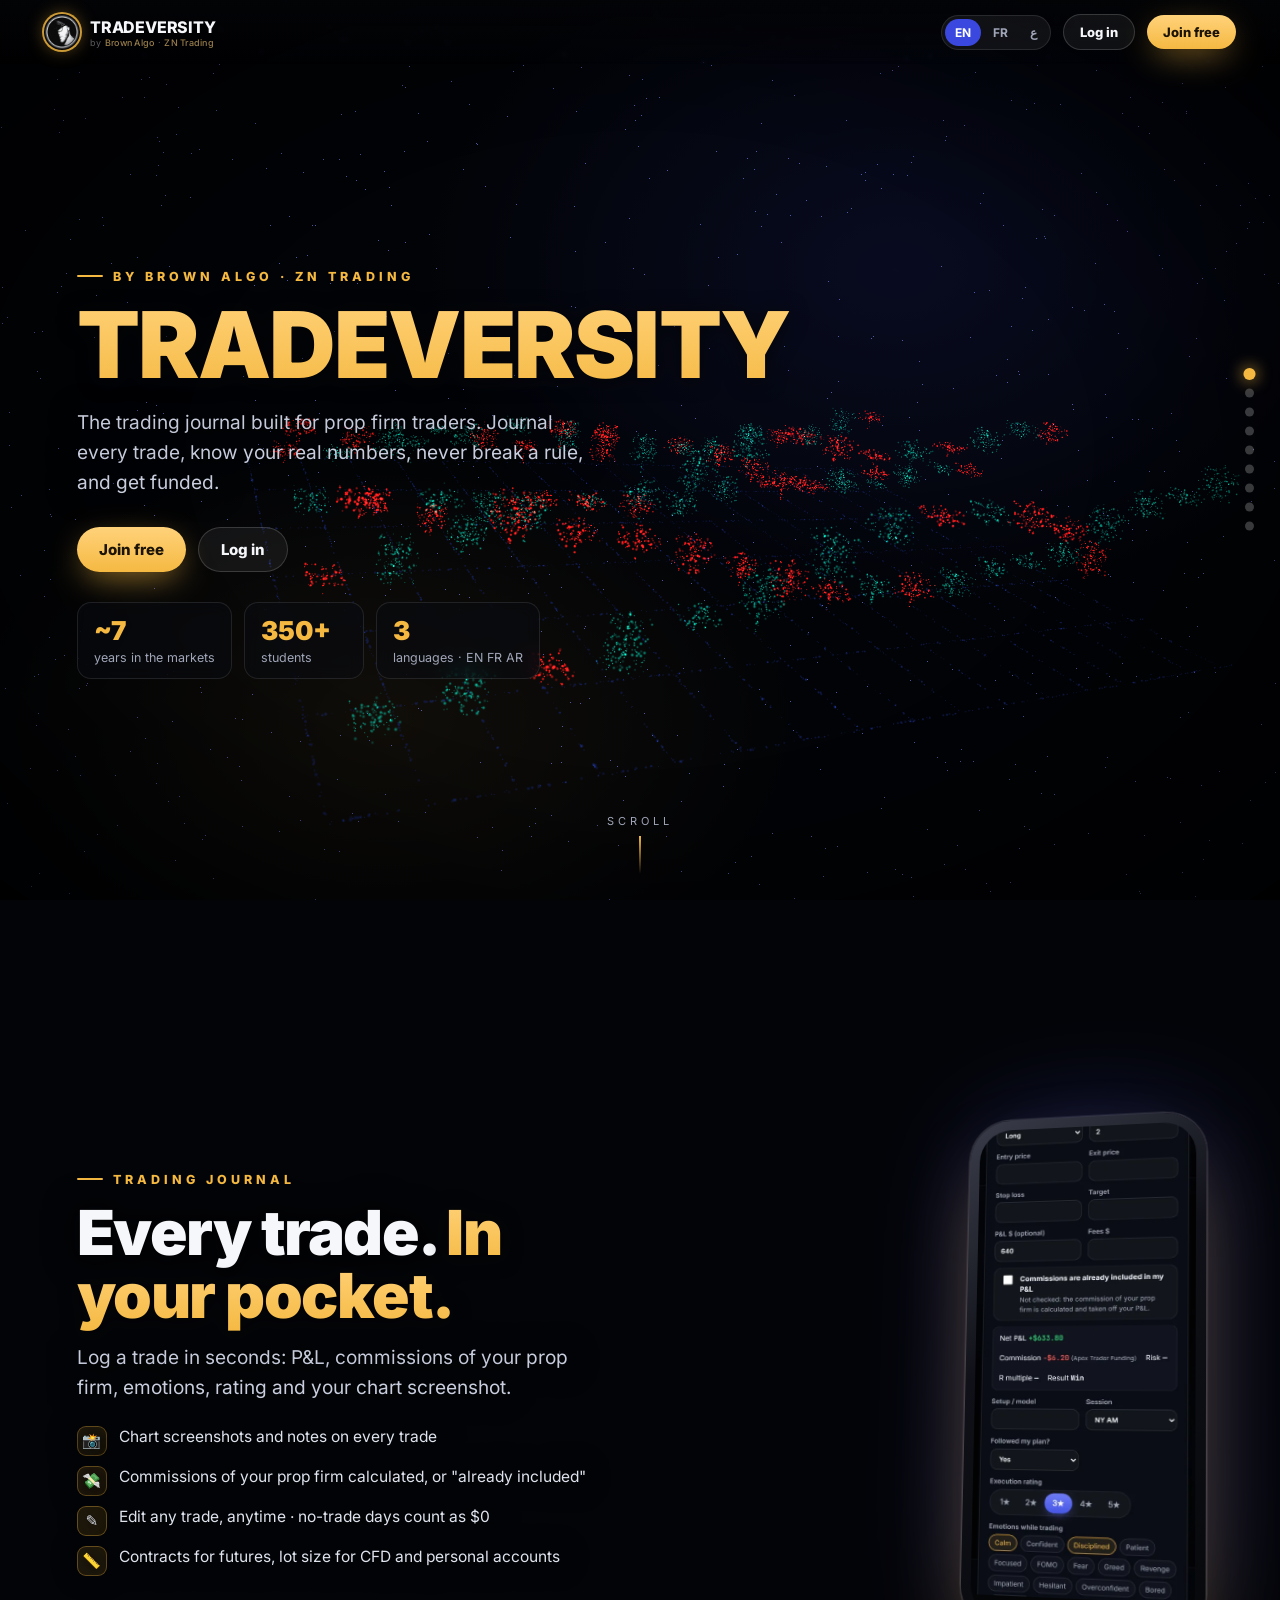
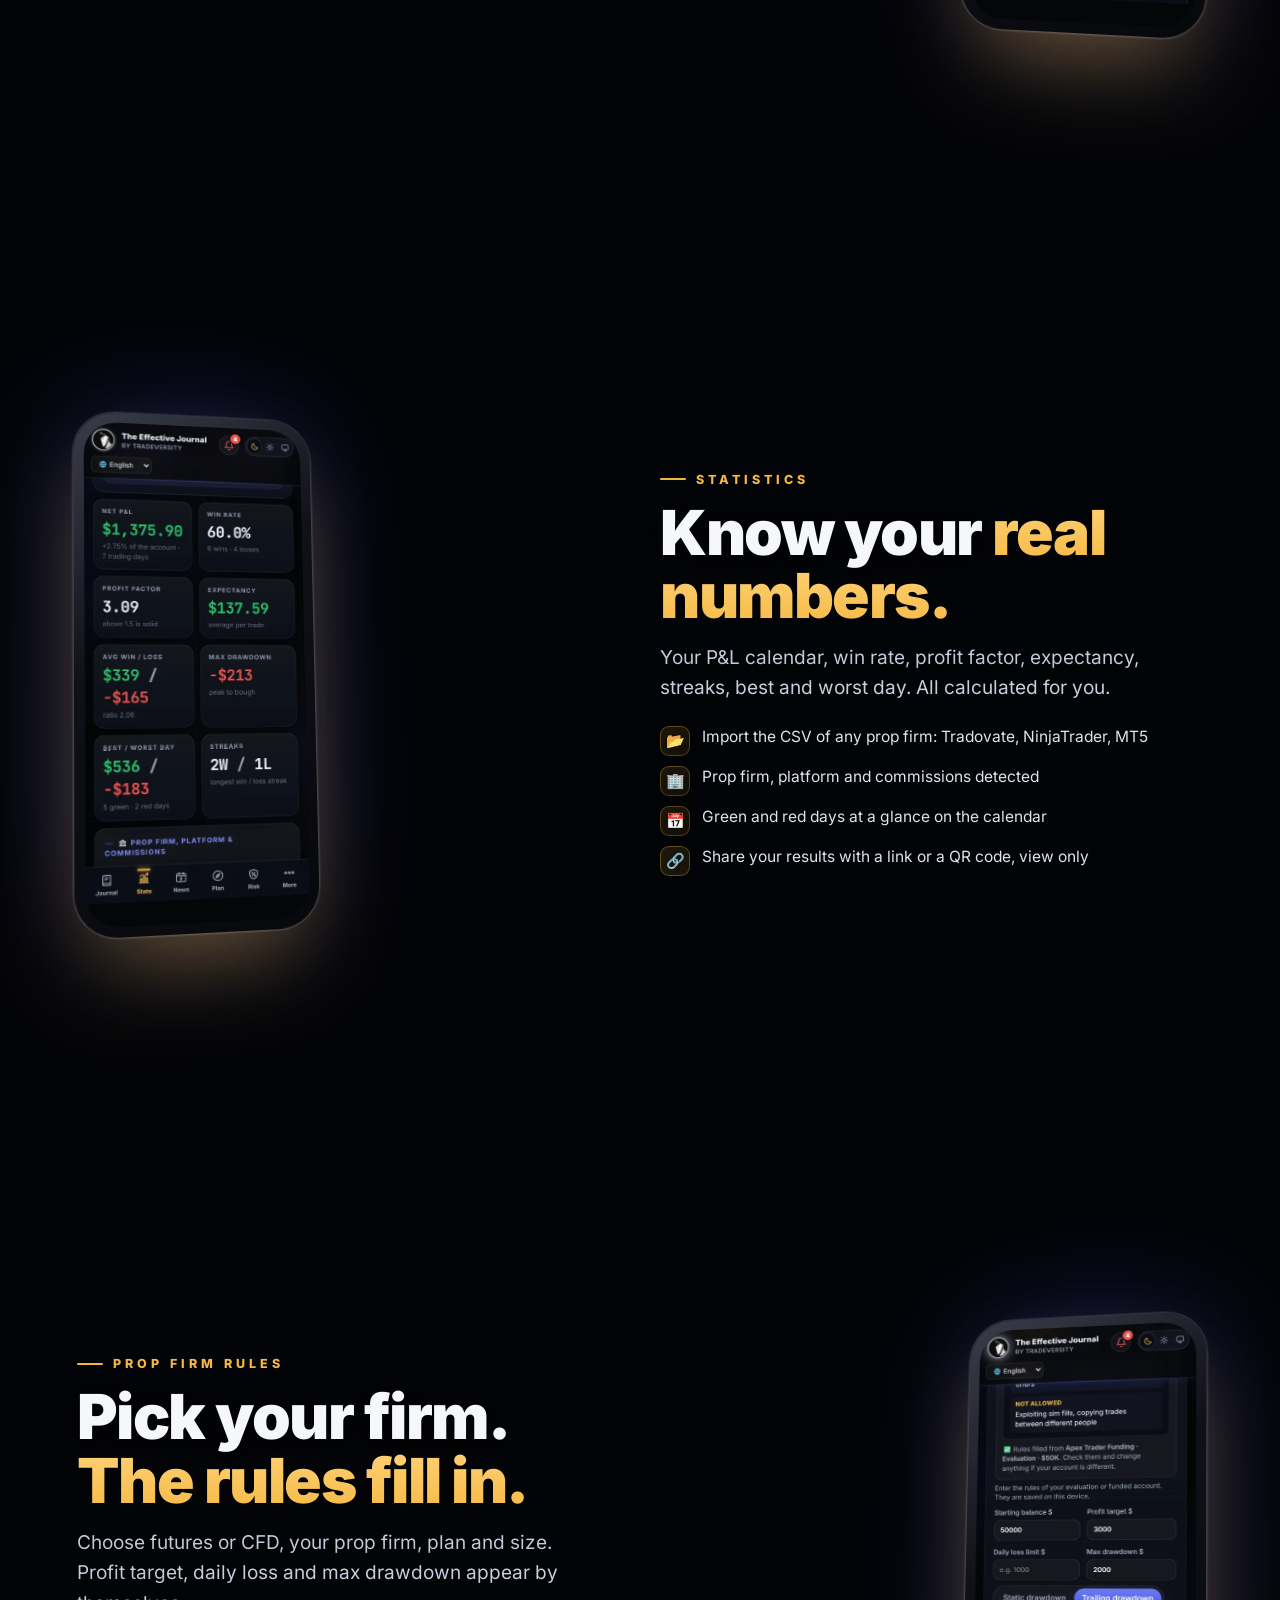
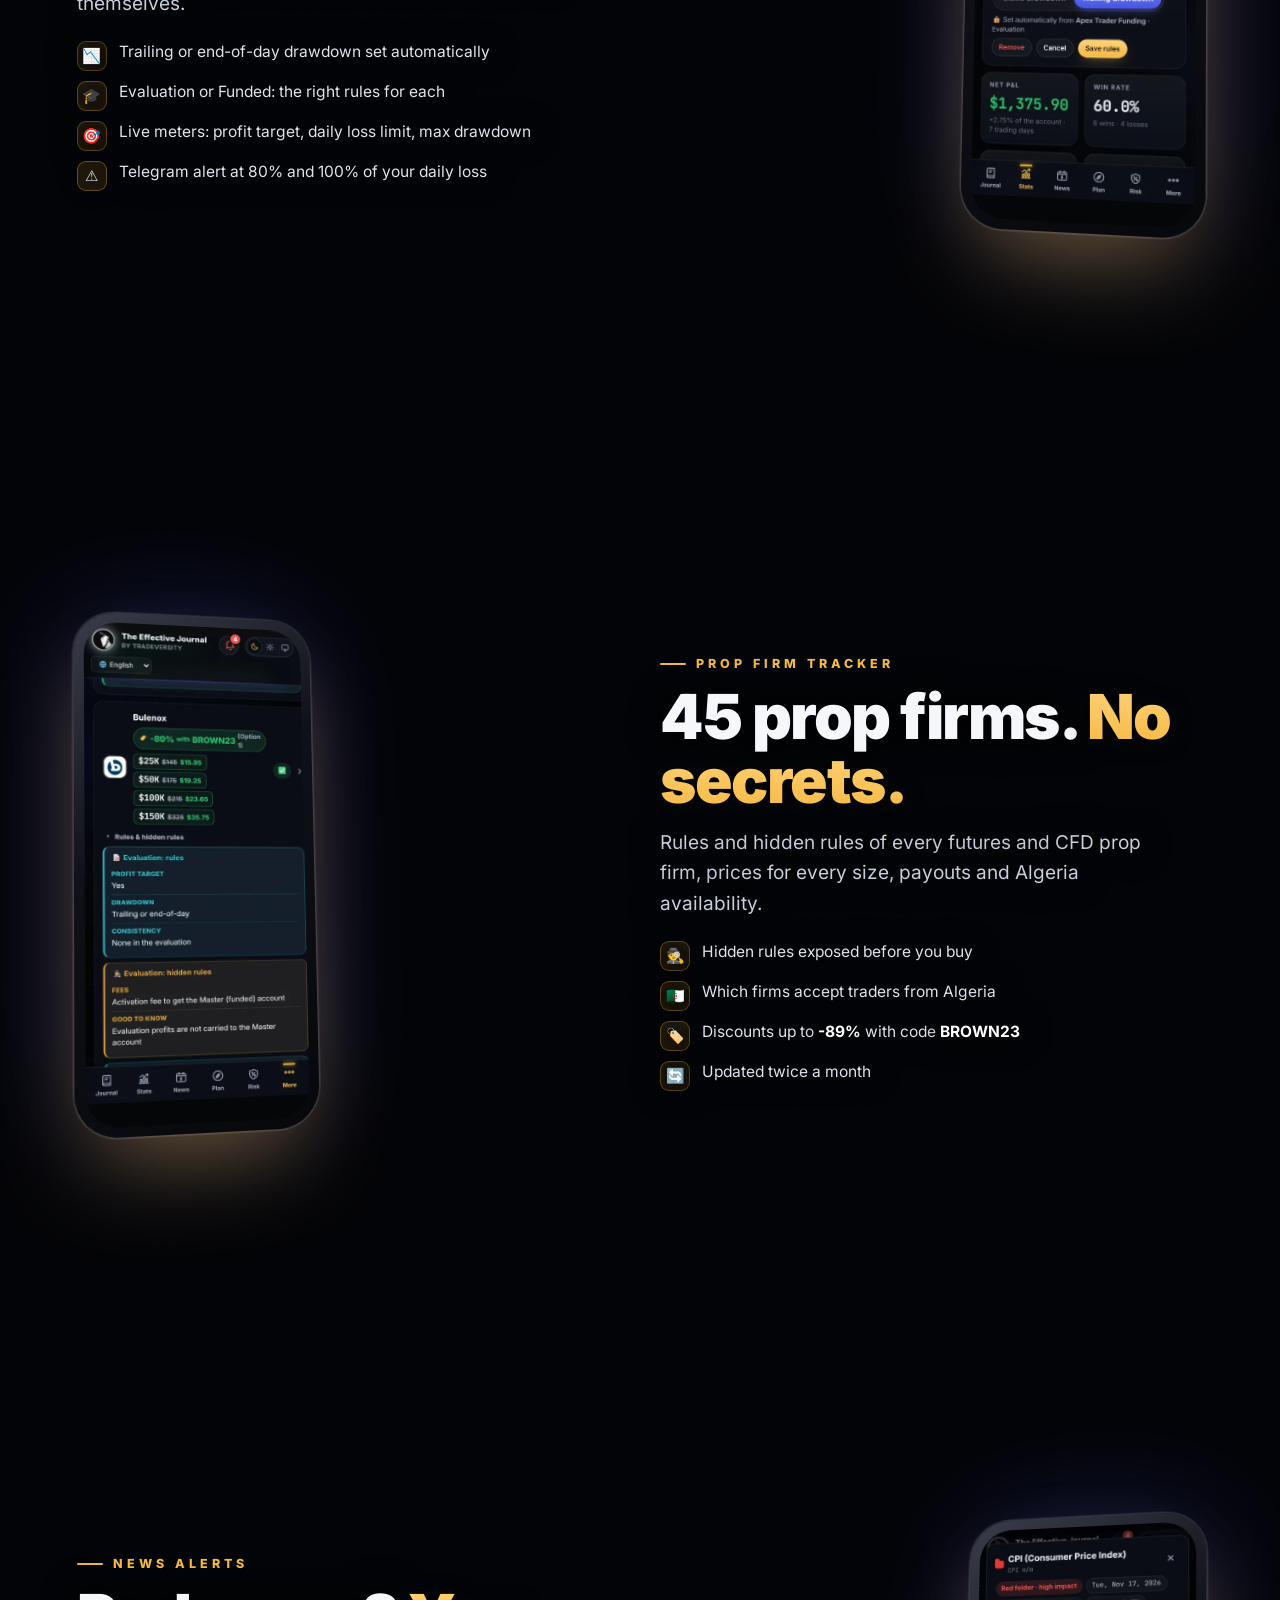
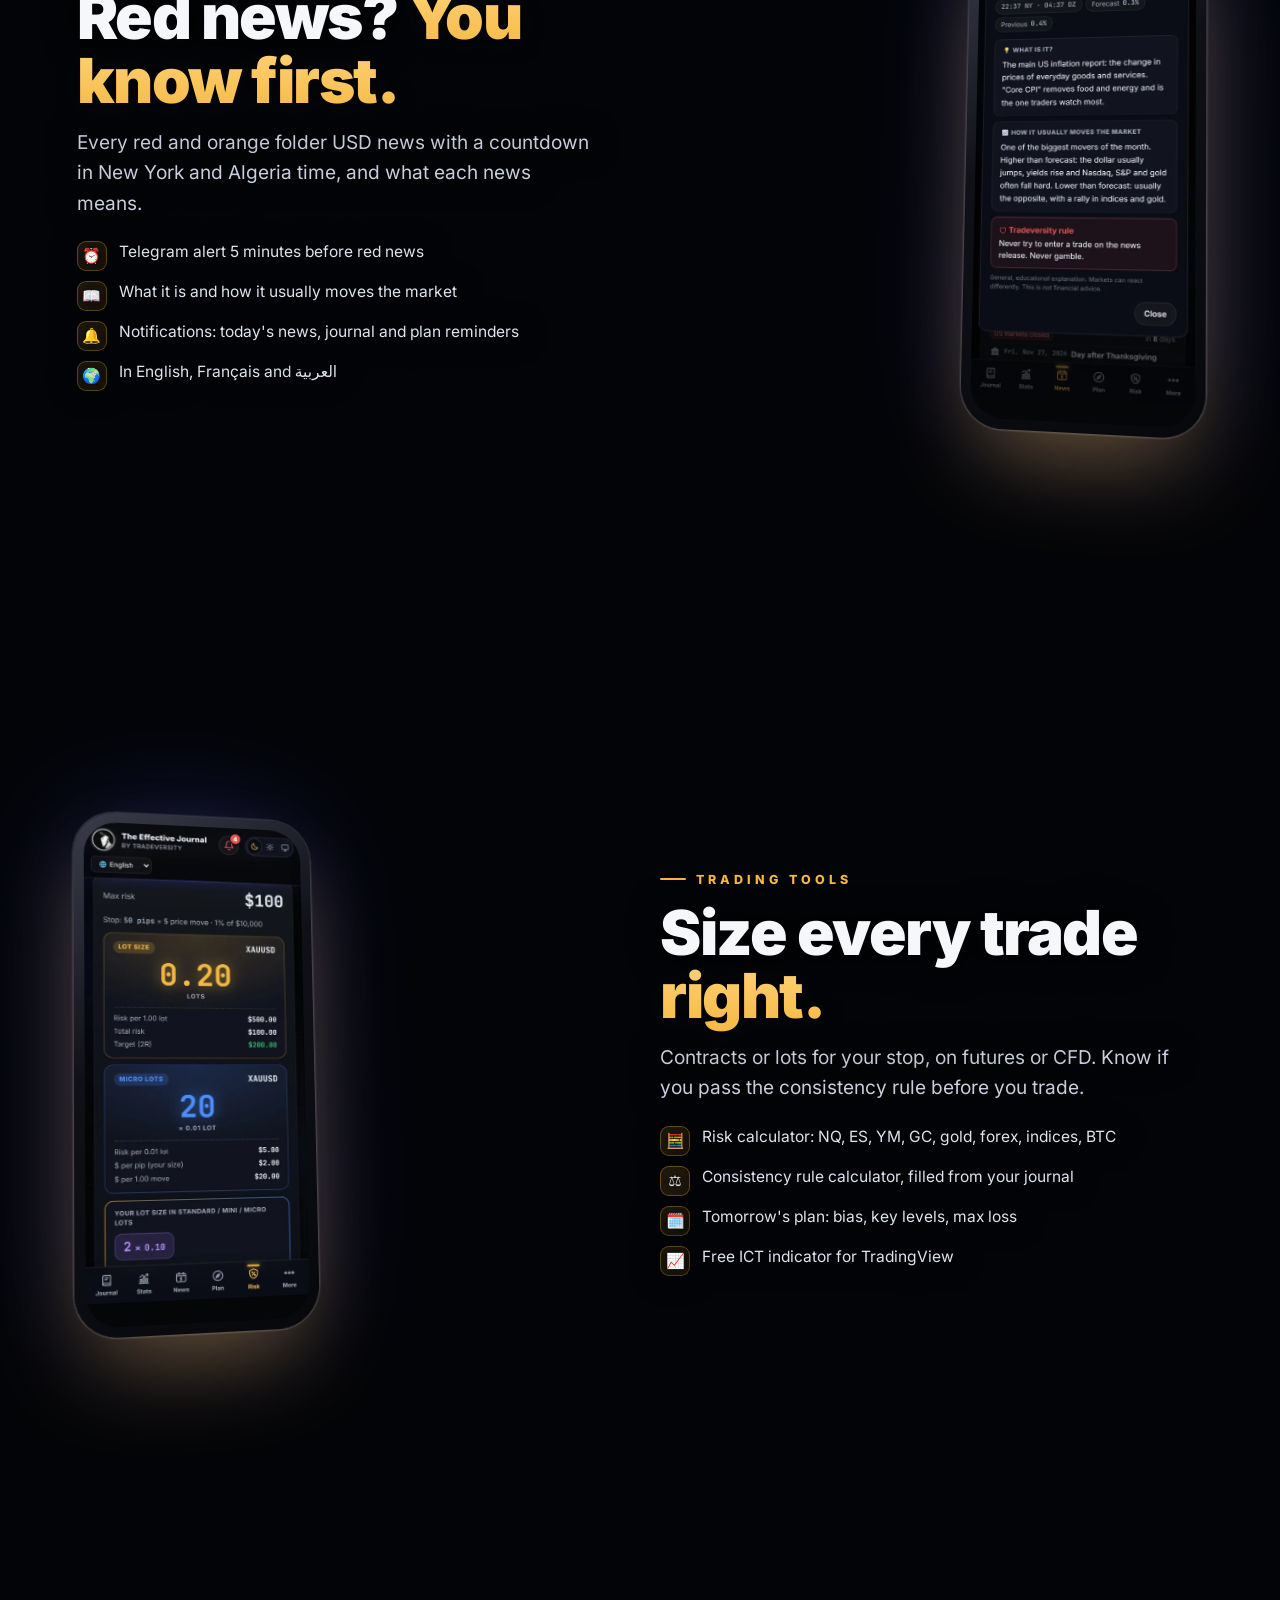
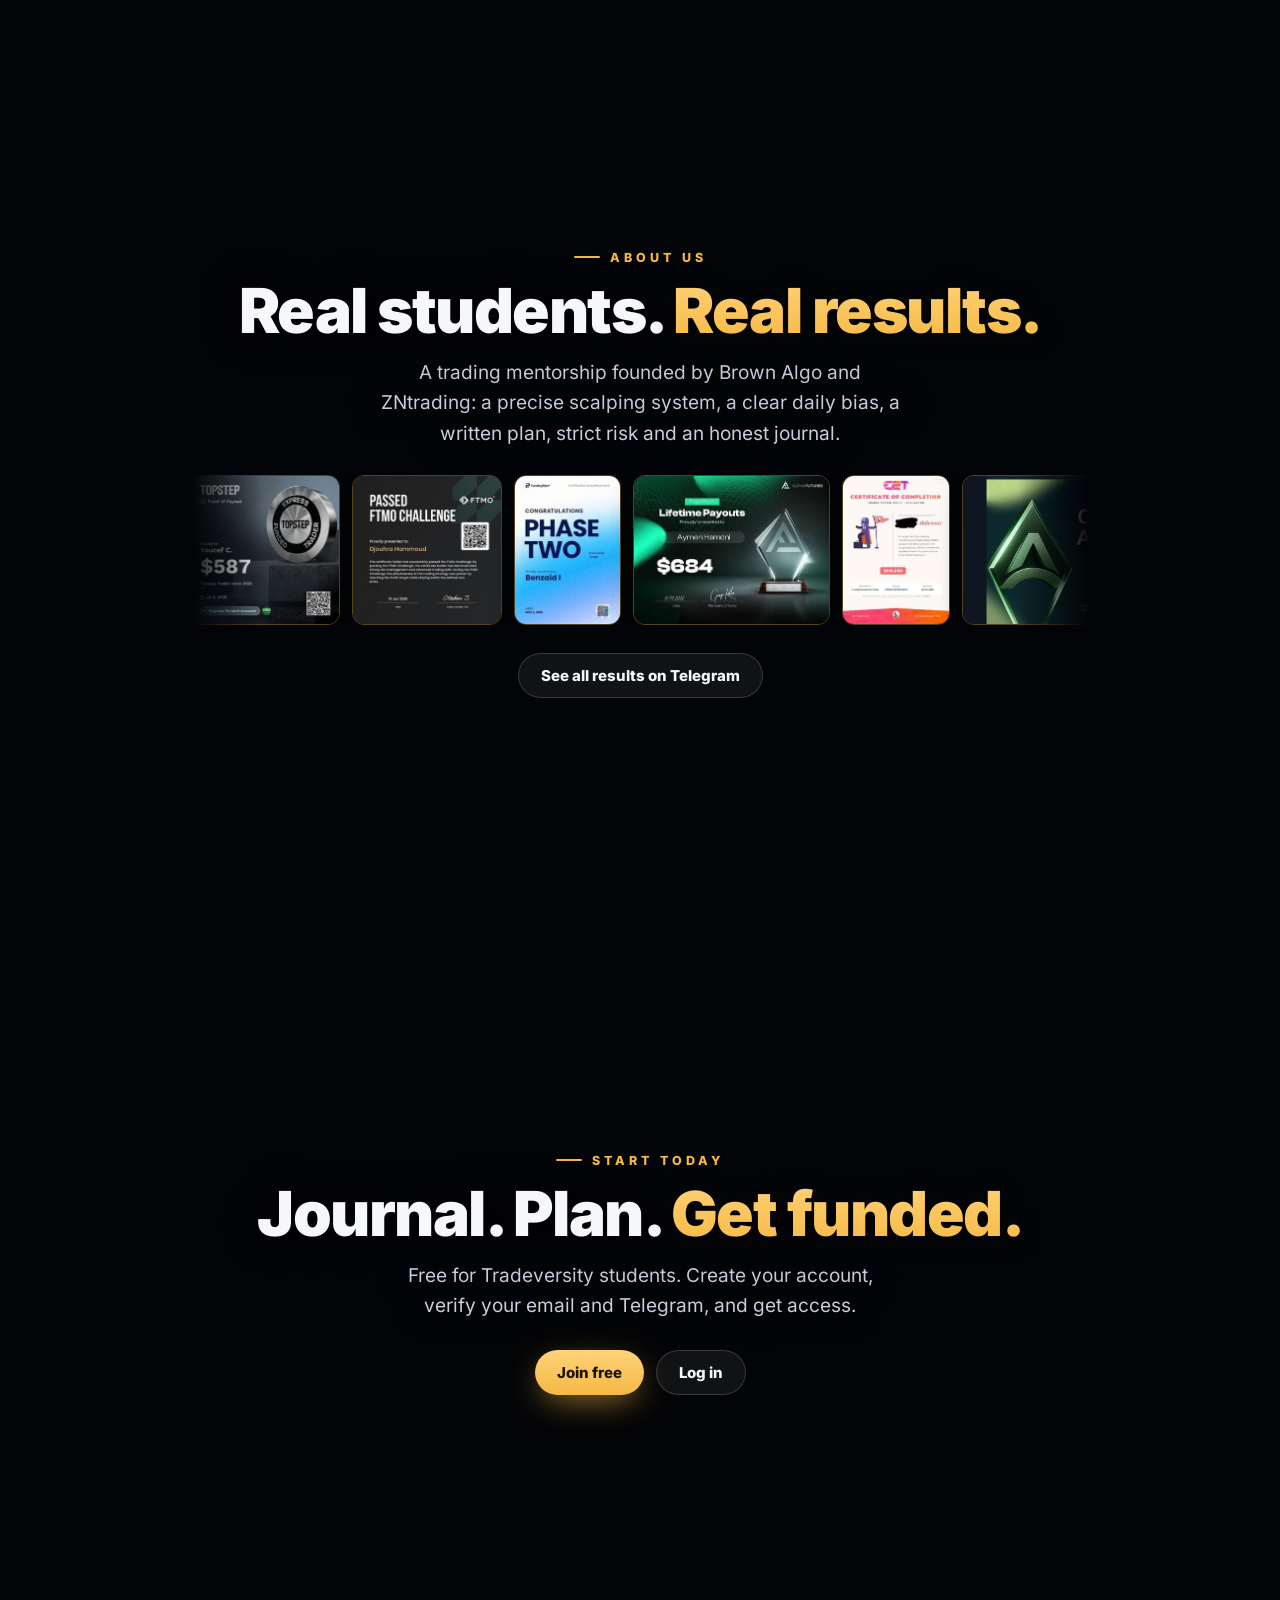
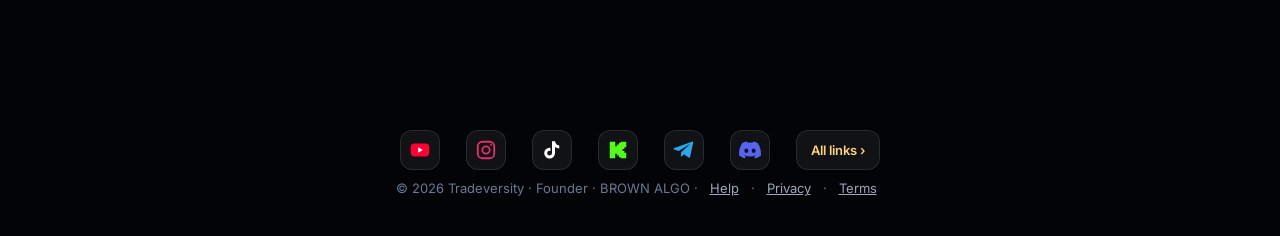
==== index.html @ 23b785df "Uptime alerts, app error log, session-ended screen (2026-11-27a) - .github/workflows/uptime.yml: eve" ====
<!DOCTYPE html>
<html lang="en">
<head>
<meta charset="utf-8">
<meta http-equiv="Content-Security-Policy" content="object-src 'none'; base-uri 'self'">
<script>/* never run inside another site's frame (clickjacking): break out, or hide if the browser blocks that */
if(window.top!==window.self){try{window.top.location.replace(window.self.location.href)}catch(e){document.documentElement.style.display="none"}}</script>
<script>
/* 3D welcome page first for logged-out visitors on the bare address. Never for: logged-in users (saved session),
   links with ?params or #hash (share, demo, auth=..., email confirm / password reset), or the installed app. */
(function(){try{if(location.search||location.hash)return;if(matchMedia("(display-mode: standalone)").matches||navigator.standalone)return;
  for(let i=0;i<localStorage.length;i++){const k=localStorage.key(i)||"";if(k.startsWith("sb-")&&k.includes("auth-token"))return}
  location.replace("welcome.html")}catch(e){}})();
</script>
<meta name="viewport" content="width=device-width, initial-scale=1">
<title>TRADEVERSITY</title>
<meta name="description" content="TRADEVERSITY: the trading journal built for prop firm traders. Journal, statistics, prop firm rules, news alerts and risk tools in English, French and Arabic.">
<link rel="icon" type="image/png" href="brand/logo-192.png?v=hq">
<link rel="apple-touch-icon" href="brand/app-192.png">
<link rel="manifest" href="manifest.webmanifest">
<meta property="og:type" content="website">
<meta property="og:site_name" content="TRADEVERSITY">
<meta property="og:url" content="https://jointradeversity.com/">
<meta property="og:title" content="TRADEVERSITY · Trading journal for prop firm traders">
<meta property="og:description" content="The trading journal built for prop firm traders: journal, statistics, prop firm rules, news alerts, risk tools, and the Mentorship course.">
<meta property="og:image" content="https://jointradeversity.com/brand/share-card.png">
<meta property="og:image:width" content="1200"><meta property="og:image:height" content="630">
<meta name="twitter:card" content="summary_large_image">
<meta name="twitter:image" content="https://jointradeversity.com/brand/share-card.png">
<meta name="theme-color" content="#0b0f17">
<meta name="apple-mobile-web-app-capable" content="yes">
<meta name="mobile-web-app-capable" content="yes">
<meta name="apple-mobile-web-app-status-bar-style" content="black-translucent">
<meta name="apple-mobile-web-app-title" content="Tradeversity">
<script>/* apply the saved theme before the page paints (no white/dark flash) */
try{var tm=localStorage.getItem("tv_theme")||"dark";if(tm==="light"||(tm==="system"&&matchMedia("(prefers-color-scheme: light)").matches))document.documentElement.setAttribute("data-theme","light")}catch(e){}</script>

<link rel="stylesheet" href="fonts/fonts.css?v=1">
<style>
:root{
  --bg:#0a0e16;--panel:#111827;--panel2:#0f1522;--line:#1f2a3d;--line2:#2a3850;
  --text:#e8eef8;--muted:#8d9ab0;--dim:#5f6c82;
  --gold:#f5b942;--gold2:#ffd27a;--green:#27c26c;--red:#ef5350;--blue:#4c8dff;--purple:#a67cff;
  --r:14px;--grid:#1a2335;--grid0:#3a4760;
}
*{box-sizing:border-box}
html,body{margin:0;background:var(--bg);color:var(--text);font:14px/1.45 Inter,system-ui,sans-serif;-webkit-font-smoothing:antialiased}
button,input,select,textarea{font:inherit;color:inherit}
a{color:var(--gold)}
.mono{font-family:"JetBrains Mono",ui-monospace,monospace}
.hidden{display:none!important}
.pos{color:var(--green)}.neg{color:var(--red)}.mut{color:var(--muted)}
/* layout */
header.top{position:sticky;top:0;z-index:20;background:rgba(10,14,22,.92);backdrop-filter:blur(10px);border-bottom:1px solid var(--line)}
.topin{max-width:1200px;margin:0 auto;display:flex;align-items:center;gap:12px;padding:10px 16px}
.brand{display:flex;align-items:center;gap:10px;font-weight:800;letter-spacing:.2px}
.logo{width:44px;height:44px;flex:none;border-radius:50%;background:url(brand/logo-192.png?v=hq) center/cover no-repeat;animation:aura 3.2s ease-in-out infinite}
.logo.lg{width:132px;height:132px;background-image:url(brand/logo-1024.png?v=hq)}
.brand.stack{flex-direction:column;text-align:center;gap:6px}
@keyframes aura{0%,100%{filter:drop-shadow(0 0 2px rgba(214,222,236,.35))}50%{filter:drop-shadow(0 0 10px rgba(214,222,236,.75))}}
@media(prefers-reduced-motion:reduce){.logo{animation:none}}
.brand small{display:block;font-weight:500;color:var(--muted);font-size:11px;letter-spacing:.4px}
.spacer{flex:1}
.chip{display:inline-flex;align-items:center;gap:6px;padding:4px 10px;border-radius:99px;border:1px solid var(--line2);background:var(--panel);font-size:12px;color:var(--muted)}
nav.tabs{max-width:1200px;margin:0 auto;display:flex;gap:4px;padding:0 12px 8px;overflow-x:auto;scrollbar-width:none}
nav.tabs::-webkit-scrollbar{display:none}
nav.tabs button{display:inline-flex;align-items:center;gap:7px;background:none;border:0;padding:8px 12px;border-radius:10px;color:var(--muted);white-space:nowrap;cursor:pointer;font-weight:600;transition:color .2s,background .2s}
nav.tabs button:hover{color:var(--text);background:color-mix(in srgb,var(--panel) 60%,transparent)}
nav.tabs button.on{background:var(--panel);color:var(--text);box-shadow:inset 0 0 0 1px var(--line2)}
nav.tabs button.admin{color:var(--gold)}
.ico{width:17px;height:17px;flex:none;display:block}
/* flat duotone icons: coloured line + soft tinted fill, no tile */
.tico{width:20px;height:20px;flex:none;display:grid;place-items:center;color:var(--c1);transition:transform .2s,color .2s}
.tico .ico{width:20px;height:20px;stroke-width:1.7}
.tico .ico :is(rect,circle,path[d$="z"]):not([fill="currentColor"]){fill:currentColor;fill-opacity:.18}
nav.tabs button:hover .tico{transform:translateY(-1px)}
nav.tabs button.on .tico .ico :is(rect,circle,path[d$="z"]):not([fill="currentColor"]){fill-opacity:.32}
.t-journal{--c1:#f5b942;--c2:#b97a12}
.t-trading{--c1:#f5b942;--c2:#b97a12}
.t-stats{--c1:#34d17f;--c2:#13914c}
.t-news{--c1:#ff6b5e;--c2:#d6382f}
.t-plan{--c1:#5b9bff;--c2:#2b62d9}
.t-risk,.t-riskmgmt{--c1:#b38cff;--c2:#7046d6}
.t-propfirms{--c1:#2ec5c9;--c2:#12868a}.t-indicator{--c1:#f5b942;--c2:#c47f12}
.t-consistency{--c1:#2fd3c8;--c2:#0d8a85}
.t-course{--c1:#e6c27a;--c2:#a77a24}
.t-about{--c1:#b9c4d6;--c2:#5d6b84}
/* Cerebra by TDV: course only (no menus, other sections, search, bell, profile, tour, footer) */
#cereSplash{direction:ltr;position:fixed;inset:0;z-index:100000;display:grid;place-items:center;background:radial-gradient(700px 520px at 50% 42%,#1a1626 0%,#07070c 60%,#030305 100%);color:#e8ebf5;font-family:Inter,system-ui,sans-serif;text-align:center;transition:opacity .7s ease,visibility .7s}
#cereSplash.out{opacity:0;visibility:hidden}
#cereSplash .cs-in{display:flex;flex-direction:column;align-items:center;gap:6px;padding:24px;animation:csUp .9s cubic-bezier(.2,.8,.2,1) both}
#cereSplash img{width:200px;height:200px;filter:drop-shadow(0 0 26px rgba(245,185,66,.28));animation:csGlow 2.4s ease-in-out infinite alternate;margin-bottom:8px}
#cereSplash h1{margin:0;font-size:26px;font-weight:600;letter-spacing:.01em}#cereSplash h1 b{background:linear-gradient(180deg,#ffe3a3,#f5b942 60%,#c98a24);-webkit-background-clip:text;background-clip:text;color:transparent;font-weight:800}
#cereSplash p{margin:0;font-size:12px;letter-spacing:.32em;color:rgba(232,235,245,.55);font-weight:600}
#cereSplash .cs-bar{display:block;width:120px;height:2px;margin-top:18px;border-radius:2px;background:linear-gradient(90deg,transparent,#f5b942,transparent);background-size:200% 100%;animation:csBar 1.2s linear infinite}
@keyframes csUp{from{opacity:0;transform:translateY(14px) scale(.96)}to{opacity:1;transform:none}}@keyframes csGlow{to{filter:drop-shadow(0 0 44px rgba(59,130,246,.5))}}@keyframes csBar{from{background-position:200% 0}to{background-position:-200% 0}}
@media(prefers-reduced-motion:reduce){#cereSplash *{animation:none!important}}
html.player :is(#tabsWrap,#bnav,#fab,.appfoot,#cmdBtn,#ntfBell,#meBtn,#instBtn,#dpTour,#visitBar,#cvJr){display:none!important}
html.player .dp-row:has(#bgSeg){display:none!important}
/* course page: protected content */
.cv-guard{-webkit-user-select:none;user-select:none;-webkit-touch-callout:none;position:relative;overflow:hidden}
.cv-guard :is(img,video){pointer-events:none;-webkit-user-drag:none}
.cv-soon{text-align:center;padding:42px 20px;max-width:620px;margin:10px auto;position:relative;z-index:1}
.cv-soon h2{margin:10px 0 6px}.cv-lock{font-size:38px;opacity:.85}
.cv-badges{display:flex;gap:8px;justify-content:center;flex-wrap:wrap;margin-top:16px}
.cv-wm{position:absolute;inset:-40px;pointer-events:none;display:flex;flex-wrap:wrap;gap:60px 80px;align-content:flex-start;padding:40px;opacity:.05;transform:rotate(-18deg);z-index:2;animation:cvWm 40s ease-in-out infinite}
.cv-wm span{font-size:12px;white-space:nowrap;color:var(--text)}
@keyframes cvWm{50%{transform:rotate(-18deg) translate(-40px,30px)}}
.cv-shield{position:fixed;inset:0;z-index:90;display:grid;place-items:center;background:rgba(5,7,12,.97);color:#e8ebf5;font-weight:600;cursor:pointer;padding:20px;text-align:center}
.cv-shield.hidden{display:none}
@media print{.cv-guard{display:none!important}}
.cv-load{width:28px;height:28px;margin:10px auto;border-radius:50%;border:3px solid var(--line2);border-top-color:var(--gold);animation:cvSp 1s linear infinite}@keyframes cvSp{to{transform:rotate(360deg)}}
.cv-how{max-width:620px;margin:10px auto}.cv-rules{list-style:none;padding:0;margin:8px 0 0;display:grid;gap:10px}.cv-rules li{display:flex;gap:10px;font-size:13.5px;line-height:1.45}.cv-ri{flex:none;width:28px;height:28px;display:grid;place-items:center;border-radius:9px;background:rgba(245,185,66,.1)}
.cv-act{max-width:620px;margin:10px auto;position:relative;z-index:1}.cv-act-h{display:flex;gap:14px;align-items:center}.cv-act-h h2{margin:0 0 4px}
.cv-dev{display:flex;gap:12px;align-items:center;padding:12px 14px;margin:12px 0;border:1px solid var(--line2);border-radius:14px;background:rgba(255,255,255,.03);text-align:start}.cv-dev-ic{font-size:24px}.cv-dev b{display:block}.cv-dev small{font-size:12px}
.cv-warn{border:1px solid rgba(245,185,66,.35);background:rgba(245,185,66,.07);border-radius:14px;padding:12px 14px;font-size:13px}.cv-warn ul{margin:8px 0 0;padding-inline-start:18px;display:grid;gap:5px}
.cv-ok{display:flex;gap:10px;align-items:flex-start;margin:14px 0;font-size:13.5px;font-weight:600;cursor:pointer}.cv-ok input{width:18px;height:18px;margin-top:1px;flex:none;accent-color:var(--gold)}
.cv-go{width:100%;justify-content:center;padding:12px}.cv-note{border:1px solid var(--line2);border-radius:12px;padding:10px 12px;font-size:13px;margin:10px 0;background:rgba(255,255,255,.03)}
.cv-pend{display:flex;gap:10px;align-items:center;justify-content:space-between;flex-wrap:wrap;border-color:rgba(255,107,94,.45);background:rgba(255,107,94,.08)}.cv-adm{border-color:rgba(245,185,66,.4)}
.cv-lic{display:flex;gap:8px 18px;flex-wrap:wrap;font-size:12.5px;color:var(--muted);margin:0 0 10px;position:relative;z-index:1}
.cv-prog,.cv-mod,.cv-devcard{position:relative;z-index:1}.cv-bar{height:6px;border-radius:9px;background:var(--line2);margin-top:10px;overflow:hidden}.cv-bar i{display:block;height:100%;background:linear-gradient(90deg,var(--gold),var(--gold2))}
.cv-les{display:flex;gap:12px;align-items:center;width:100%;text-align:start;padding:11px 10px;border:0;border-top:1px solid var(--line);background:none;color:inherit;cursor:pointer;border-radius:10px}.cv-les:hover{background:rgba(255,255,255,.04)}
.cv-n{width:28px;height:28px;flex:none;display:grid;place-items:center;border-radius:50%;border:1px solid var(--line2);font-size:12px;font-weight:700}.cv-les.done .cv-n{background:var(--green);border-color:var(--green);color:#fff}
.cv-t{flex:1;min-width:0;display:flex;flex-direction:column}.cv-t small{font-size:12px}.cv-draft{color:var(--gold);font-size:11px}.cv-m{font-size:12px}.cv-s{width:34px;text-align:center;color:var(--gold)}
.cv-player{position:fixed;inset:0;z-index:80;background:rgba(3,4,8,.94);display:grid;place-items:start center;padding:14px;overflow-y:auto;overscroll-behavior:contain}.cv-pbox{margin:auto 0}
.cv-guard :is(textarea,input){-webkit-user-select:text;user-select:text}
.cv-les.locked{opacity:.55;cursor:default}.cv-les.locked:hover{background:none}.cv-t .cv-tag{align-self:flex-start;margin-top:4px}
.cv-nov{display:grid;place-items:center;color:var(--muted);font-size:14px}.cv-nov>div{position:absolute;inset:0;display:grid;place-items:center;padding:20px;text-align:center}
.cv-asg{margin-top:12px;padding:14px;border:1px solid var(--line2);border-radius:14px;background:var(--panel)}.cv-asg h4{margin:0 0 6px}.cv-asg>p{margin:0 0 10px;font-size:13.5px;line-height:1.5}
.cv-sub{border-radius:12px;padding:10px 12px;margin:8px 0;border:1px solid var(--line2);font-size:13px}.cv-sub.pending{border-color:rgba(76,141,255,.5)}.cv-sub.approved{border-color:rgba(52,209,127,.5)}.cv-sub.redo{border-color:rgba(245,185,66,.6)}.cv-sub p{margin:6px 0 0;white-space:pre-wrap}
.cv-fb{margin-top:8px;padding:8px 10px;border-radius:10px;background:rgba(245,185,66,.08);font-size:13px}.cv-fb p{margin:4px 0 0;white-space:pre-wrap}
.cv-arv{padding:12px;border:1px solid var(--line2);border-radius:12px;background:rgba(255,255,255,.02)}.cv-ans{white-space:pre-wrap;font-size:13px;margin:8px 0;line-height:1.5}.cv-arv textarea{width:100%}
.cv-asf{flex-wrap:wrap}#crsAsg .adm-n{margin-inline-start:6px}.cv-pbox{width:min(980px,100%)}.cv-ph,.cv-pf{display:flex;justify-content:space-between;align-items:center;gap:10px;padding:8px 2px}
.cv-frame{position:relative;padding-top:56.25%;border-radius:12px;overflow:hidden;background:#000}.cv-frame iframe{position:absolute;inset:0;width:100%;height:100%;border:0}
.cv-and .cv-open{display:flex;justify-content:center;gap:8px;text-decoration:none;margin:4px 0 14px}
.cv-step{display:flex;gap:12px;padding:12px;border:1px solid var(--line2);border-radius:14px;margin-bottom:10px;opacity:.55}.cv-step.on{opacity:1;border-color:rgba(245,185,66,.6);background:rgba(245,185,66,.06)}.cv-step.done{opacity:.8}
.cv-sn{flex:none;width:30px;height:30px;border-radius:50%;display:grid;place-items:center;font-weight:800;background:var(--line2)}.cv-step.on .cv-sn{background:var(--gold);color:#1b1305}.cv-step.done .cv-sn{background:var(--green);color:#fff}
.cv-sb{flex:1;min-width:0;display:flex;flex-direction:column;gap:6px}.cv-sb small{font-size:12px;line-height:1.4}.cv-step:not(.on) .cv-go{display:none}
.cv-app a.cv-go{display:flex;align-items:center;gap:8px;text-decoration:none;margin:4px 0 12px}.cv-app .cv-steps{margin:0 0 10px}
.cv-code{font-size:22px;letter-spacing:.4em;text-align:center}
.mfa-gate{position:fixed;inset:0;z-index:100001;display:grid;place-items:center;padding:16px;background:rgba(5,7,12,.97)}.mfa-box{width:min(380px,100%);text-align:center}.mfa-box .cv-code{width:100%;margin-top:6px}.mfa-msg{min-height:18px;margin:8px 0;font-size:13px}
.cap-wrap{display:flex;justify-content:center;margin:0 0 12px}.cap-wrap:empty{display:none}
#authCard:has(#otpForm:not(.hidden)) .cap-wrap,#authCard:has(#tgForm:not(.hidden)) .cap-wrap{display:none}
.mfa-qr{display:block;width:180px;height:180px;margin:10px 0;padding:8px;border-radius:12px;background:#fff}.cv-steps{padding-inline-start:20px;font-size:13px;display:grid;gap:6px}
.cv-safe{margin:12px 0 0;border:1px solid var(--line);border-radius:12px;padding:10px 12px;font-size:13px;background:color-mix(in srgb,var(--panel) 85%,#22c55e 15%)}.cv-safe summary{cursor:pointer;font-weight:700;list-style:none}.cv-safe summary::-webkit-details-marker{display:none}.cv-safe ul{margin:8px 0 0;padding-inline-start:18px;display:grid;gap:6px}
.cv-tag{display:inline-flex;gap:4px;font-size:11px;padding:2px 7px;border-radius:99px;border:1px solid var(--line2);font-weight:600}.cv-tag.bad{color:var(--red);border-color:var(--red)}.cv-tag.warn{color:var(--gold);border-color:var(--gold)}.cv-tag.ok{color:var(--green);border-color:var(--green)}.cv-tag.pend{color:var(--blue);border-color:var(--blue)}
.cv-arow.susp{border-color:rgba(245,185,66,.55)}.cv-flag{font-size:12px;padding:2px 8px;border-radius:99px;background:rgba(245,185,66,.15);color:var(--gold)}.cv-flag-p{background:rgba(76,141,255,.15);color:var(--blue)}
.t-admin{--c1:#ffd27a;--c2:#b07a1c}
.t-student{--c1:#8e9cff;--c2:#4a55d4}
html[data-theme=light] .tico{color:var(--c2)}
main{max-width:1200px;margin:0 auto;padding:18px 16px 80px}
h1{font-size:22px;margin:0 0 4px}h2{font-size:16px;margin:0 0 12px}h3{font-size:14px;margin:0 0 8px;color:var(--muted);font-weight:600;text-transform:uppercase;letter-spacing:.6px}
.sub{color:var(--muted);margin:0 0 16px}
.card{background:var(--panel);border:1px solid var(--line);border-radius:var(--r);padding:16px}
.grid{display:grid;gap:12px}
.g2{grid-template-columns:repeat(2,minmax(0,1fr))}.g3{grid-template-columns:repeat(3,minmax(0,1fr))}.g4{grid-template-columns:repeat(4,minmax(0,1fr))}
@media(max-width:860px){.g3,.g4{grid-template-columns:repeat(2,minmax(0,1fr))}}
@media(max-width:560px){.g2{grid-template-columns:1fr}}
.row{display:flex;gap:8px;align-items:center;flex-wrap:wrap}
.btn{border:1px solid var(--line2);background:var(--panel2);padding:9px 14px;border-radius:10px;cursor:pointer;font-weight:600}
.btn:hover{border-color:var(--dim)}
.btn.pri{background:var(--gold);color:#fff;border-color:var(--gold)}
.btn.pri:hover{background:var(--gold2)}
.btn.sm{padding:5px 10px;font-size:12px}
.btn.danger{color:var(--red)}
.btn.ghost{background:none}
label.f{display:flex;flex-direction:column;gap:5px;font-size:12px;color:var(--muted);font-weight:600}
.risk-h{justify-content:space-between;flex-wrap:wrap;gap:8px;margin-bottom:12px}
.risk-st{font-size:11.5px;font-weight:700;padding:3px 10px;border-radius:99px;background:rgba(76,141,255,.12);color:var(--blue)}
.risk-st.ok{background:rgba(39,194,108,.12);color:var(--green)}
.risk-lim label.f{justify-content:flex-end}.risk-lim label.f .i{margin-top:auto}
input.i,select.i,textarea.i{width:100%;background:var(--panel2);border:1px solid var(--line2);border-radius:10px;padding:9px 11px;color:var(--text);outline:none}
input.i:focus,select.i:focus,textarea.i:focus{border-color:var(--gold)}
textarea.i{min-height:80px;resize:vertical}
.seg{display:inline-flex;background:var(--panel2);border:1px solid var(--line2);border-radius:10px;padding:3px}
.seg button{border:0;background:none;padding:6px 12px;border-radius:8px;cursor:pointer;color:var(--muted);font-weight:600}
.seg button.on{background:var(--line2);color:var(--text)}
.seg button.on.bull{background:rgba(39,194,108,.18);color:var(--green)}
.seg button.on.bear{background:rgba(239,83,80,.18);color:var(--red)}
.seg button.on.nt{background:rgba(140,150,170,.2);color:var(--text)}
.bias-step{display:flex;align-items:center;gap:8px;font-size:13px;font-weight:700;margin:4px 0 10px}
.bias-step+.mk-chips+.bias-step{margin-top:16px}
.bs-n{display:grid;place-items:center;width:22px;height:22px;border-radius:50%;font-size:12px;font-weight:900;background:var(--gold);color:#fff;flex:none}
.mk-chips{display:flex;flex-wrap:wrap;gap:8px}
.mk-chip{padding:8px 14px;border-radius:99px;border:1px solid var(--line2);background:var(--panel2);color:var(--muted);font:inherit;font-size:13px;font-weight:700;cursor:pointer;transition:all .2s}
.mk-chip:hover:not(:disabled){border-color:var(--gold);color:var(--text)}
.mk-chip.on{border-color:var(--gold);background:rgba(59,130,246,.14);color:var(--gold2);box-shadow:0 0 14px rgba(59,130,246,.2)}
.mk-chip:disabled{cursor:default}
.bias-rows{display:grid;grid-template-columns:repeat(auto-fill,minmax(330px,1fr));gap:8px}
.bias-row{display:flex;align-items:center;justify-content:space-between;gap:10px;padding:8px 10px 8px 14px;border-radius:12px;border:1px solid var(--line2);background:var(--panel2);border-inline-start:3px solid var(--line2)}
.bias-row.bull{border-inline-start-color:var(--green)}.bias-row.bear{border-inline-start-color:var(--red)}.bias-row.nt{border-inline-start-color:#8c96aa}
.bias-empty{font-size:13px;padding:10px 0}
@media(max-width:420px){.bias-rows{grid-template-columns:1fr}.bias-row{flex-direction:column;align-items:stretch}.bias-seg{display:flex}.bias-seg button{flex:1;padding:7px 4px}}
.pills{display:flex;flex-wrap:wrap;gap:6px}
.pill{padding:5px 10px;border-radius:99px;border:1px solid var(--line2);background:var(--panel2);cursor:pointer;font-size:12px;color:var(--muted);user-select:none}
.pill.on{border-color:var(--gold);color:var(--gold);background:rgba(59,130,246,.1)}
.pill.on.bad{border-color:var(--red);color:var(--red);background:rgba(239,83,80,.1)}
.tag{display:inline-block;padding:2px 8px;border-radius:6px;font-size:11px;font-weight:700;background:var(--line);color:var(--muted)}
.tag.win{background:rgba(39,194,108,.15);color:var(--green)}.tag.loss{background:rgba(239,83,80,.15);color:var(--red)}
.tag.long{color:var(--green)}.tag.short{color:var(--red)}
.tag.bad{background:rgba(239,83,80,.12);color:#ff8a87}.tag.good{background:rgba(76,141,255,.14);color:#8fb6ff}
/* kpis */
.kpi{background:var(--panel);border:1px solid var(--line);border-radius:var(--r);padding:14px}
.kpi .l{font-size:11px;color:var(--muted);text-transform:uppercase;letter-spacing:.6px;font-weight:700}
.kpi .v{font-size:22px;font-weight:800;margin-top:4px;font-family:"JetBrains Mono",monospace}
.kpi .s{font-size:12px;color:var(--dim);margin-top:2px}
/* journal */
.day{margin-bottom:18px}
.dayh{display:flex;justify-content:space-between;align-items:center;padding:6px 4px;color:var(--muted);font-weight:700;font-size:13px}
.tcard{display:grid;grid-template-columns:96px 1fr auto;gap:12px;align-items:center;background:var(--panel);border:1px solid var(--line);border-radius:12px;padding:10px;margin-bottom:8px;cursor:pointer;transition:border-color .15s}
.tcard:hover{border-color:var(--line2)}
.thumb{width:96px;height:62px;border-radius:8px;background:var(--panel2) center/cover no-repeat;border:1px solid var(--line);display:grid;place-items:center;color:var(--dim);font-size:11px}
.tmeta{min-width:0}.tmeta .t1{font-weight:700;display:flex;gap:6px;align-items:center;flex-wrap:wrap}
.tmeta .t2{color:var(--muted);font-size:12px;white-space:nowrap;overflow:hidden;text-overflow:ellipsis}
.tpnl{font-family:"JetBrains Mono",monospace;font-weight:800;font-size:16px;text-align:right}
.rpk-auto{font-size:12px;align-self:center}
.ntf-card{margin:0 0 12px}.ntf-card>summary{display:flex;align-items:center;gap:10px;cursor:pointer;list-style:none}.ntf-card>summary::-webkit-details-marker{display:none}
.ntf-hic{font-size:22px}.ntf-card>summary>span:last-child{display:flex;flex-direction:column}.ntf-sub{font-size:12px}
.ntf-list{display:grid;gap:6px}.ntf-row{display:flex;align-items:center;gap:10px;padding:9px 12px;border-radius:10px;border:1px solid var(--line2);background:var(--panel2);cursor:pointer}
.ntf-row input{width:18px;height:18px;accent-color:var(--gold,#f5b942);flex:none}.ntf-ic{font-size:18px}.ntf-tx{display:flex;flex-direction:column;gap:2px}.ntf-tx small{font-size:12px}
.rpk-rules{display:flex;flex-direction:column;gap:8px;padding:10px 12px;border-radius:10px;border:1px dashed var(--line2);background:var(--panel)}
.rpk-dd{display:flex;gap:6px;flex-wrap:wrap}.rpk-dd .chip.warn{border-color:rgba(59,130,246,.5)}.rpk-dd .chip.ok{border-color:rgba(34,197,94,.45)}
.rpk-ul{list-style:none;margin:0;padding:0;display:grid;grid-template-columns:repeat(auto-fill,minmax(220px,1fr));gap:6px}
.rpk-ul li{display:flex;flex-direction:column;gap:2px;padding:7px 9px;border-radius:8px;background:var(--panel2);font-size:12.5px}
.wait-steps{display:grid;gap:8px;margin:14px 0 4px;text-align:left}
.ws{display:flex;align-items:center;gap:10px;padding:10px 12px;border-radius:12px;border:1px solid var(--line2);background:var(--panel2)}
.ws.todo{border-color:rgba(59,130,246,.45)}.ws.ok{border-color:rgba(34,197,94,.35);opacity:.85}
.ws-ic{font-size:20px;flex:none}.ws-tx{display:flex;flex-direction:column;gap:2px;flex:1;min-width:0}.ws-tx small{color:var(--muted);font-size:12px;overflow-wrap:anywhere}
.comm-chk{display:flex;align-items:flex-start;gap:10px;padding:10px 12px;border-radius:12px;border:1px solid var(--line2);background:var(--panel2);cursor:pointer;font-size:13px}
.comm-chk input{width:18px;height:18px;margin-top:2px;accent-color:var(--gold,#f5b942);flex:none;cursor:pointer}.comm-chk span{display:flex;flex-direction:column;gap:2px}.comm-chk small{font-size:12px}
.comm-chk:has(input:checked){border-color:color-mix(in srgb,var(--gold,#f5b942) 60%,var(--line2))}
.rpk{display:grid;grid-template-columns:repeat(auto-fit,minmax(200px,1fr));gap:10px;margin:10px 0 4px;padding:12px;border-radius:12px;border:1px solid var(--line2);background:var(--panel2)}
.rpk-step{display:flex;flex-direction:column;gap:6px;min-width:0}.rpk-step>small{font-size:11px;font-weight:700;letter-spacing:.06em;text-transform:uppercase;color:var(--muted)}
.rpk-wide{grid-column:1/-1}.rpk-sizes{flex-wrap:wrap}.rpk-note{grid-column:1/-1;margin:0;font-size:12px}
.tcard:has(.tc-edit){grid-template-columns:96px 1fr auto auto;position:relative}
.tc-edit{width:34px;height:34px;border-radius:10px;border:1px solid var(--line2);background:var(--panel2);color:var(--muted);font-size:15px;cursor:pointer;transition:.15s}
.tc-edit:hover{color:var(--gold,#f5c84b);border-color:var(--gold,#f5c84b);transform:scale(1.06)}
.saved-bar{display:flex;align-items:center;justify-content:space-between;gap:10px;flex-wrap:wrap;padding:10px 14px;margin-bottom:12px;border-radius:12px;border:1px solid rgba(34,197,94,.35);background:rgba(34,197,94,.08);font-size:13px}
.eod-done{display:flex;align-items:center;justify-content:space-between;gap:10px;flex-wrap:wrap;padding:10px 12px;border-radius:12px;border:1px solid var(--line2);background:var(--panel2);font-size:13px}
@media(max-width:560px){.tcard:has(.tc-edit){grid-template-columns:72px 1fr}.tc-edit{position:absolute;top:8px;right:8px;width:30px;height:30px}}
@media(max-width:560px){.tcard{grid-template-columns:72px 1fr}.thumb{width:72px;height:52px}.tpnl{grid-column:2;text-align:left;font-size:14px}}
/* trade page */
.page{max-width:860px;margin:0 auto}
.page .cover{width:100%;border-radius:12px;border:1px solid var(--line);display:block;background:#000}
.remark{margin-top:8px;padding:10px 12px;border-left:3px solid var(--gold);background:rgba(59,130,246,.06);border-radius:0 10px 10px 0;color:#f3e2bb;white-space:pre-wrap}
.props{display:grid;grid-template-columns:140px 1fr;gap:6px 12px;font-size:13px;margin:14px 0}
.props div:nth-child(odd){color:var(--muted)}
.notes{white-space:pre-wrap;line-height:1.6}
.shots{display:grid;grid-template-columns:repeat(auto-fill,minmax(120px,1fr));gap:8px}
.shot{position:relative;aspect-ratio:16/10;border-radius:8px;border:1px solid var(--line2);background:var(--panel2) center/cover no-repeat}
.shot button{position:absolute;top:4px;right:4px;border:0;background:rgba(0,0,0,.7);border-radius:6px;width:24px;height:24px;cursor:pointer;color:#fff}
.drop{border:1.5px dashed var(--line2);border-radius:10px;padding:14px;text-align:center;color:var(--muted);cursor:pointer}
.pcharts{display:grid;grid-template-columns:repeat(auto-fill,minmax(220px,1fr));gap:10px}
.pcharts:not(:empty)+.pdrop{margin-top:10px}
.pchart{position:relative;border-radius:12px;overflow:hidden;border:1px solid var(--line2);background:var(--panel2)}
.pchart img{display:block;width:100%;aspect-ratio:16/10;object-fit:cover;cursor:zoom-in}
.pchart.big{grid-column:1/-1}.pchart.big img{aspect-ratio:auto;object-fit:contain;cursor:zoom-out}
.pchart button{position:absolute;top:6px;right:6px;border:0;background:rgba(0,0,0,.7);border-radius:7px;width:28px;height:28px;cursor:pointer;color:#fff;font-size:16px}
[dir=rtl] .pchart button{right:auto;left:6px}
.pdrop{padding:20px;border-color:rgba(46,197,201,.45);transition:background .2s,border-color .2s}
.pdrop:hover,.pdrop.over{background:rgba(46,197,201,.08);border-color:#2ec5c9;color:var(--text)}
.drop:hover{border-color:var(--gold);color:var(--gold)}
/* modal */
.modal{position:fixed;inset:0;background:rgba(0,0,0,.6);z-index:50;display:flex;align-items:flex-start;justify-content:center;overflow:auto;padding:24px 12px}
.modal .box{background:var(--panel);border:1px solid var(--line2);border-radius:16px;width:100%;max-width:760px;padding:18px}
.mhead{display:flex;justify-content:space-between;align-items:center;margin-bottom:12px}
.x{border:0;background:none;font-size:22px;cursor:pointer;color:var(--muted)}
.live{display:flex;gap:16px;flex-wrap:wrap;padding:10px 12px;background:var(--panel2);border-radius:10px;border:1px solid var(--line);font-size:13px}
.live b{font-family:"JetBrains Mono",monospace}
/* tables */
table.t{width:100%;border-collapse:collapse;font-size:13px}
table.t th{text-align:left;color:var(--muted);font-weight:600;font-size:11px;text-transform:uppercase;letter-spacing:.5px;padding:8px;border-bottom:1px solid var(--line)}
table.t td{padding:8px;border-bottom:1px solid var(--line)}
table.t tr.click{cursor:pointer}table.t tr.click:hover td{background:var(--panel2)}
.tw{overflow-x:auto}
.bar{height:6px;border-radius:3px;background:var(--line);overflow:hidden;min-width:60px}
.bar i{display:block;height:100%;border-radius:3px}
/* charts */
svg.ch{width:100%;height:auto;display:block}
svg.ch text{fill:var(--dim);font-size:11px;font-family:Inter,sans-serif}
.hit{fill:transparent;cursor:crosshair}
.hit:hover{fill:rgba(255,255,255,.04)}
#tip{position:fixed;z-index:99;pointer-events:none;background:#0b111c;border:1px solid var(--line2);border-radius:8px;padding:7px 10px;font-size:12px;white-space:pre-line;box-shadow:0 8px 24px rgba(0,0,0,.4);display:none;max-width:260px}
.cal{display:grid;grid-template-columns:repeat(7,1fr);gap:4px}
.cal .h{font-size:11px;color:var(--dim);text-align:center;padding-bottom:2px}
.cal .c{min-height:56px;border-radius:8px;background:var(--panel2);border:1px solid var(--line);padding:5px;font-size:11px;display:flex;flex-direction:column;justify-content:space-between}
.cal .c .d{color:var(--dim)}.cal .c .p{font-family:"JetBrains Mono",monospace;font-weight:700;font-size:11px}
.cal .c.e{background:none;border-color:transparent}
.insight{display:flex;gap:10px;padding:10px 12px;border-radius:10px;background:var(--panel2);border:1px solid var(--line);margin-bottom:8px}
.insight .ic{font-size:16px}
/* calculators */
.big{font-size:30px;font-weight:800;font-family:"JetBrains Mono",monospace}
.res{background:var(--panel2);border:1px solid var(--line);border-radius:12px;padding:14px}
.res .l,.cmix .l{font-size:11px;color:var(--muted);text-transform:uppercase;letter-spacing:.6px;font-weight:700}
.ctile{--cc:var(--blue);position:relative;overflow:hidden;border-radius:16px;padding:14px 16px;border:1px solid color-mix(in srgb,var(--cc) 40%,transparent);
  background:radial-gradient(120% 90% at 50% 0%,color-mix(in srgb,var(--cc) 18%,transparent),transparent 70%),var(--panel2);transition:transform .2s,box-shadow .2s}
.ctile.min{--cc:var(--gold)}.ctile.grn{--cc:var(--green)}.ctile.red{--cc:var(--red)}
.ctile.gt .ct-h{justify-content:center}.ctile.gt .ct-ty{text-align:center;white-space:normal;line-height:1.35}
.ctile.gt .ct-n{margin:12px 0 6px}.ctile.gt .ct-n b{font-size:40px}
.rpills{display:grid;grid-template-columns:repeat(4,1fr);gap:8px}
.rp{position:relative;overflow:hidden;display:flex;flex-direction:column;align-items:center;gap:2px;padding:10px 4px 12px;border-radius:12px;cursor:pointer;
  border:1px solid var(--line2);background:var(--panel2);color:var(--muted);font:inherit;transition:transform .18s,border-color .2s,box-shadow .2s,color .2s}
.rp b{font-size:20px;font-weight:900;line-height:1;color:var(--text)}
.rp span{font-size:10px;text-transform:uppercase;letter-spacing:1px;font-weight:700}
.rp i{position:absolute;left:0;bottom:0;height:3px;width:var(--w);background:var(--line2);border-radius:0 3px 3px 0;transition:background .2s}
.rp:hover{transform:translateY(-2px);border-color:color-mix(in srgb,var(--gold) 55%,var(--line2))}
.rp:hover i{background:color-mix(in srgb,var(--gold) 60%,transparent)}
.rp.on{border-color:var(--gold);color:var(--gold);background:radial-gradient(120% 100% at 50% 0%,rgba(59,130,246,.22),transparent 70%),var(--panel2);
  box-shadow:0 0 0 1px rgba(59,130,246,.35),0 6px 22px -8px rgba(59,130,246,.7)}
.rp.on b{color:var(--gold);text-shadow:0 0 16px rgba(59,130,246,.6)}
.rp.on i{background:linear-gradient(90deg,var(--gold),#ffd98a);box-shadow:0 0 8px var(--gold)}
html[data-theme=light] .rp.on,html[data-theme=light] .rp.on b{color:#9a6512}
.cons-wrap{display:grid;grid-template-columns:minmax(0,1.15fr) minmax(0,1fr);gap:14px}
#cOut:empty{display:none}
@media(max-width:900px){.cons-wrap{grid-template-columns:1fr}}
.cs-sec{border-color:color-mix(in srgb,var(--gold) 18%,var(--line))}
.cs-rows{display:grid;gap:8px}
.cs-row{display:grid;grid-template-columns:64px minmax(0,1fr) 70px 34px;gap:10px;align-items:center;animation:ckPop .25s ease}
.cs-d{font-size:12px;color:var(--muted)}.cs-d b{color:var(--text)}
.cs-in{height:40px}
.cs-sh{position:relative;text-align:center;font-weight:800;font-size:14px;padding-bottom:6px;color:var(--green)}
.cs-sh i{position:absolute;left:0;bottom:0;height:3px;border-radius:3px;background:var(--green);transition:width .3s}
.cs-row.over .cs-sh{color:var(--red)}.cs-row.over .cs-sh i{background:var(--red);box-shadow:0 0 8px var(--red)}
.cs-row.over .cs-in{border-color:color-mix(in srgb,var(--red) 60%,transparent)}
.cs-x{width:34px;height:34px;border-radius:8px;border:1px solid var(--line2);background:var(--panel2);color:var(--red);cursor:pointer;font-size:14px;transition:background .2s,transform .15s}
.cs-x:hover{background:color-mix(in srgb,var(--red) 15%,var(--panel2));transform:scale(1.06)}
.cs-add{border-color:color-mix(in srgb,var(--green) 50%,transparent);color:var(--green)}
.cs-tot{font-size:14px;font-weight:600;padding-top:4px;border-top:1px solid var(--line)}
.cs-check{width:100%;height:44px;font-weight:800;font-size:15px;border:none;color:#111;cursor:pointer;
  background:linear-gradient(90deg,var(--gold),#ffd98a);box-shadow:0 8px 24px -10px rgba(59,130,246,.8);transition:transform .15s,box-shadow .2s}
.cs-check:hover{transform:translateY(-1px);box-shadow:0 10px 30px -8px rgba(245,185,66,.95)}
.cs-pop{animation:ckPop .4s ease}
.cs-tip{display:flex;gap:12px;padding:14px 16px;border-radius:14px;font-size:13.5px;line-height:1.5;
  border:1px solid color-mix(in srgb,var(--gold) 45%,transparent);background:radial-gradient(120% 100% at 0% 0%,rgba(59,130,246,.18),transparent 70%),var(--panel)}
.cs-tip>div>b:first-child{color:var(--gold);display:block;margin-bottom:2px}
.cs-ti{font-size:20px;line-height:1}
.cs-rules h3{margin-top:0}
.cs-kv{display:flex;justify-content:space-between;font-size:13px;padding:5px 0;border-bottom:1px dashed var(--line)}.cs-kv span{color:var(--muted)}
.cs-rules p{font-size:13px;margin:12px 0 6px}
.gt-sub{text-align:center;font-size:12px;color:var(--muted)}
.ctile:hover{transform:translateY(-2px);box-shadow:0 8px 28px -10px color-mix(in srgb,var(--cc) 60%,transparent)}
.ctile.zero{filter:saturate(.3);opacity:.7}
.ct-h{display:flex;justify-content:space-between;align-items:center}
.ct-ty{font-size:11px;font-weight:800;letter-spacing:.8px;text-transform:uppercase;padding:3px 9px;border-radius:999px;background:color-mix(in srgb,var(--cc) 18%,transparent);color:var(--cc)}
.ct-sym{font-weight:800;font-size:15px}
.ct-n{display:flex;flex-direction:column;align-items:center;margin:10px 0 12px}
.ct-n b{font-size:54px;line-height:1;font-weight:900;color:var(--cc);text-shadow:0 0 24px color-mix(in srgb,var(--cc) 55%,transparent)}
.ct-n b.bump{animation:ctBump .35s ease}
.ct-n span{font-size:11px;color:var(--muted);text-transform:uppercase;letter-spacing:1px;margin-top:4px;font-weight:700}
.ct-rows{display:grid;gap:5px;border-top:1px dashed color-mix(in srgb,var(--cc) 30%,var(--line));padding-top:10px;font-size:12.5px}
.ct-rows div{display:flex;justify-content:space-between;gap:8px}.ct-rows span{color:var(--muted)}.ct-rows b.up{color:var(--green)}
@keyframes ctBump{0%{transform:scale(.7);opacity:.4}60%{transform:scale(1.12)}100%{transform:none;opacity:1}}
.cmix{border-radius:16px;padding:14px 16px;border:1px solid transparent;
  background:linear-gradient(var(--panel2),var(--panel2)) padding-box,linear-gradient(90deg,var(--gold),var(--blue)) border-box}
.cm-chips{display:flex;align-items:center;gap:8px;flex-wrap:wrap;margin:10px 0}
.cchip{display:inline-flex;align-items:baseline;gap:6px;padding:6px 14px;border-radius:12px;font-weight:700;font-size:15px}
.cchip b{font-size:22px;font-weight:900}
.cchip.min{background:rgba(59,130,246,.14);color:var(--gold);border:1px solid rgba(59,130,246,.4)}
.cchip.mic{background:rgba(76,141,255,.14);color:var(--blue);border:1px solid rgba(76,141,255,.4)}
.cm-plus{font-size:20px;font-weight:800;color:var(--muted)}
.cm-bar{height:6px;border-radius:6px;background:var(--line);overflow:hidden;margin-bottom:8px}
.cm-bar i{display:block;height:100%;border-radius:6px;background:linear-gradient(90deg,var(--gold),var(--blue));transition:width .3s}
html[data-theme=light] .ctile.min{--cc:#b7791f}html[data-theme=light] .cchip.min{color:#9a6512}
.ok{color:var(--green)}.warn{color:var(--gold)}
.status{display:flex;align-items:center;gap:8px;padding:10px 12px;border-radius:10px;font-weight:700}
.status.good{background:rgba(39,194,108,.12);color:var(--green)}.status.badd{background:rgba(239,83,80,.12);color:var(--red)}.status.mid{background:rgba(59,130,246,.12);color:var(--gold)}
/* auth */
#auth{min-height:100vh;display:grid;place-items:center;padding:56px 20px 24px;position:relative;overflow:hidden;isolation:isolate;
  background:radial-gradient(1100px 700px at 75% 20%,rgba(190,198,214,.10),transparent 60%),linear-gradient(#07080c,#030304)}
#auth>.authbox,#auth>#gate{grid-area:1/1}
/* 3D particle background (auth3d.js); the night scene is only the fallback when 3D cannot run */
#auth3d{position:fixed;inset:0;width:100%;height:100%;z-index:-1;pointer-events:none}
html.auth3d #auth{background:radial-gradient(800px 560px at 70% 25%,rgba(58,72,224,.22),transparent 70%),radial-gradient(700px 500px at 25% 85%,rgba(59,130,246,.10),transparent 70%),#030407}
html.auth3d #rain,html.auth3d #auth .fog,html.auth3d #auth .flash,html.auth3d #night,html.auth3d #auth .ground,html.auth3d #gate{display:none!important}
html.auth3d .authbox #authCard,html.auth3d .authbox #waitBox{background:rgba(10,12,18,.72);backdrop-filter:blur(10px);-webkit-backdrop-filter:blur(10px)}
#auth{grid-template-columns:minmax(0,1fr)}
#auth>.authbox,#auth>#gate{min-width:0;max-width:min(420px,100%)}
#auth .authbox .grid,#auth .authbox [class*="g3"]{min-width:0}
#langAuth{position:absolute;top:14px;right:16px;z-index:5}
[dir=rtl] #langAuth{right:auto;left:16px}
#rain{position:absolute;inset:0;width:100%;height:100%;z-index:-2;pointer-events:none}
.fog{position:absolute;inset:-25%;z-index:-2;pointer-events:none;filter:blur(30px);
  background:radial-gradient(40% 22% at 25% 85%,rgba(200,206,218,.08),transparent 70%),radial-gradient(35% 18% at 70% 92%,rgba(200,206,218,.07),transparent 70%),radial-gradient(45% 25% at 50% 70%,rgba(160,168,182,.05),transparent 70%);
  animation:drift 26s ease-in-out infinite alternate}
.fog.f2{animation-duration:34s;animation-direction:alternate-reverse;opacity:.7}
@keyframes drift{0%{transform:translate(-4%,2%) scale(1)}100%{transform:translate(5%,-3%) scale(1.15)}}
.flash{position:absolute;inset:0;z-index:-1;pointer-events:none;opacity:0;background:radial-gradient(70% 55% at 60% 0%,rgba(235,240,250,.28),transparent 70%);animation:flash 13s infinite}
@keyframes flash{0%,93%,100%{opacity:0}94%{opacity:.9}95%{opacity:.15}96.5%{opacity:.6}98%{opacity:0}}
/* night scene (black & white, real photos). Coordinates are % of the tree photo (500x646). */
#night{position:absolute;right:0;bottom:0;height:100%;aspect-ratio:500/646;z-index:-4;pointer-events:none}
#night>*{position:absolute}
#night .tree{left:0;top:0;width:100%;height:100%;-webkit-mask:linear-gradient(to right,transparent 0,#000 14%);mask:linear-gradient(to right,transparent 0,#000 14%);
  filter:drop-shadow(0 0 1px rgba(210,218,232,.25))}
#night .moon{left:52%;top:12.4%;width:34%;aspect-ratio:1;border-radius:50%;filter:grayscale(1) brightness(1.18) contrast(1.08);
  box-shadow:0 0 40px 6px rgba(225,232,245,.35),0 0 140px 40px rgba(200,210,228,.14)}
#night .halo{left:19%;top:-13%;width:100%;aspect-ratio:1;border-radius:50%;background:radial-gradient(circle,rgba(230,236,248,.22) 0,rgba(210,218,232,.08) 28%,transparent 60%);animation:moonpulse 7s ease-in-out infinite}
#night .rays{left:9%;top:-26%;width:120%;aspect-ratio:1;border-radius:50%;opacity:.55;
  background:repeating-conic-gradient(from 0deg,rgba(235,240,250,.07) 0 3deg,transparent 3deg 13deg);
  -webkit-mask:radial-gradient(circle,#000 0 12%,transparent 55%);mask:radial-gradient(circle,#000 0 12%,transparent 55%);animation:rays 60s linear infinite}
@keyframes moonpulse{0%,100%{opacity:.8}50%{opacity:1}}
@keyframes rays{to{transform:rotate(360deg)}}
.ground{position:absolute;left:0;right:0;bottom:0;height:12vh;z-index:-3;pointer-events:none;background:linear-gradient(to top,#000 0%,rgba(0,0,0,.8) 40%,transparent)}
/* the gate */
#gate{display:flex;flex-direction:column;align-items:center;text-align:center;gap:14px;max-width:520px;z-index:2;transition:opacity .9s ease,transform 1.1s cubic-bezier(.2,.8,.2,1),filter .9s ease}
#gate.gone{opacity:0;transform:scale(1.12);filter:blur(10px);pointer-events:none;visibility:hidden}
.gate-logo{width:168px;height:168px;animation:gin 1.6s cubic-bezier(.2,.8,.2,1) both,aura 3.2s ease-in-out 1.6s infinite}
@keyframes gin{0%{opacity:0;transform:scale(.6);filter:blur(14px) brightness(2)}100%{opacity:1;transform:none;filter:blur(0)}}
.gate-name{font-size:13px;letter-spacing:.32em;text-transform:uppercase;color:var(--gold2);opacity:0;animation:up .9s ease .7s forwards}
.gate-name .gate-by{display:block;margin-top:8px;font-size:10px;letter-spacing:.26em;color:var(--muted);opacity:.85}
/* by-line under TRADEVERSITY: small, calm, normal letters */
.byline{display:block;margin-top:2px;text-transform:none!important;letter-spacing:.03em!important;font-size:9.5px!important;font-weight:400!important;color:var(--dim)!important;opacity:.75}
.byline b{font-weight:500;color:var(--gold2);opacity:.6}
html[data-theme=light] .byline b{color:var(--gold);opacity:.72}
@media(max-width:760px){.byline{font-size:8.5px!important}}
.gate-l{opacity:0;animation:rev 1.8s cubic-bezier(.2,.8,.2,1) forwards}
.gate-l.l1{font-size:28px;font-weight:800;animation:rev 1.8s cubic-bezier(.2,.8,.2,1) 1.1s forwards,shine 7s linear 3.2s infinite;
  background:linear-gradient(90deg,#e8eef8 0%,#e8eef8 35%,#ffd27a 50%,#e8eef8 65%,#e8eef8 100%);background-size:250% 100%;-webkit-background-clip:text;background-clip:text;color:transparent}
.gate-l.l2{font-size:15px;color:var(--muted);animation-delay:2.1s;max-width:380px}
@keyframes rev{0%{opacity:0;filter:blur(10px);letter-spacing:.35em}100%{opacity:1;filter:blur(0)}}
html[lang=ar] .gate-l.l1{animation-name:revar,shine}html[lang=ar] .gate-l.l2{animation-name:revar}
html[lang=ar] .gate-name,html[lang=ar] .gate-hint{letter-spacing:0}
@keyframes revar{0%{opacity:0;filter:blur(10px);transform:translateY(8px)}100%{opacity:1;filter:blur(0);transform:none}}
@keyframes shine{0%{background-position:120% 0}100%{background-position:-120% 0}}
.gate-btn{margin-top:8px;padding:13px 40px;font-size:15px;letter-spacing:.12em;text-transform:uppercase;border-radius:999px;opacity:0;animation:up .9s ease 3.1s forwards,pulse 2.6s ease-in-out 4s infinite}
.gate-hint{font-size:11px;letter-spacing:.3em;text-transform:uppercase;color:var(--dim);opacity:0;animation:up .9s ease 3.9s forwards}
.gate-hint b{color:var(--gold)}
@keyframes up{0%{opacity:0;transform:translateY(10px)}100%{opacity:1;transform:none}}
@keyframes pulse{0%,100%{box-shadow:0 0 18px rgba(59,130,246,.25)}50%{box-shadow:0 0 0 6px rgba(59,130,246,.12),0 0 36px rgba(59,130,246,.55)}}
/* telegram links */
.tg-links{display:flex;gap:8px;flex-wrap:wrap;justify-content:center}
#gate .tg-links{opacity:0;animation:up .9s ease 3.5s forwards}
.tg-link{display:inline-flex;align-items:center;gap:7px;padding:8px 14px;border-radius:999px;border:1px solid rgba(59,130,246,.35);background:rgba(14,19,31,.6);backdrop-filter:blur(6px);
  color:var(--text);text-decoration:none;font-size:13px;font-weight:600;transition:border-color .2s,box-shadow .2s,transform .2s}
.tg-link:hover{border-color:var(--gold);box-shadow:0 0 18px rgba(59,130,246,.35);transform:translateY(-1px)}
.tg-link svg{width:16px;height:16px;flex:none}
.tg-link.res{border-color:rgba(39,194,108,.45)}.tg-link.res:hover{border-color:var(--green);box-shadow:0 0 18px rgba(39,194,108,.3)}
/* Earn2Trade promo ticket */
.promo{display:grid;grid-template-columns:minmax(0,1fr) auto;align-items:center;gap:10px 14px;text-align:start;padding:12px 14px;border-radius:14px;position:relative;
  background:linear-gradient(135deg,rgba(59,130,246,.14),rgba(14,19,31,.85) 60%);border:1px dashed rgba(59,130,246,.55);backdrop-filter:blur(6px)}
.promo-tag{font-size:9px;letter-spacing:.2em;text-transform:uppercase;color:var(--dim)}
.promo-t{font-size:16px;font-weight:800;display:flex;align-items:center;gap:8px}
.promo-pct{background:var(--gold);color:#fff;border-radius:6px;padding:1px 7px;font-size:13px;font-weight:900}
.promo-s{font-size:12px;color:var(--muted);margin-top:2px}
.promo-code{font-family:"JetBrains Mono",monospace;font-weight:700;color:var(--gold2);letter-spacing:.12em;border:1px solid rgba(59,130,246,.4);border-radius:6px;padding:1px 6px}
.promo-r{display:flex;gap:6px;justify-content:flex-end}
.promo-r .btn{white-space:nowrap}
@media(max-width:430px){.promo{grid-template-columns:1fr}.promo-r .btn{flex:1;justify-content:center;text-align:center}}
.promo-gw{grid-column:1/-1;display:flex;align-items:center;justify-content:center;gap:7px;padding:6px 10px;border-radius:9px;font-size:12px;font-weight:700;color:#ffd77a;text-align:center;line-height:1.35;
  background:linear-gradient(90deg,rgba(59,130,246,.18),rgba(255,95,168,.14));border:1px solid rgba(59,130,246,.35)}
.gw-ic{display:inline-block;animation:gwPop 1.8s ease-in-out infinite}
@keyframes gwPop{0%,100%{transform:scale(1) rotate(0)}20%{transform:scale(1.25) rotate(-12deg)}40%{transform:scale(1) rotate(8deg)}60%{transform:rotate(0)}}
html[data-theme=light] .promo-gw{color:#9a6200}
@media(prefers-reduced-motion:reduce){.gw-ic{animation:none}}
.promo-r .btn{text-decoration:none}
.gate-promo{width:100%;max-width:440px;opacity:0;animation:up .9s ease 3.7s forwards}
html[lang=ar] .promo-tag,html[lang=ar] .promo-code{letter-spacing:0}
/* social links */
.soc{display:flex;gap:8px;flex-wrap:wrap;justify-content:center;align-items:center}
.soc.icons{gap:6px}
.soc.icons .tg-link{padding:7px;border-radius:50%;border-color:var(--line2)}
.soc.icons .tg-link span{display:none}
#socTop{position:absolute;top:14px;left:16px;z-index:5;justify-content:flex-start}
[dir=rtl] #socTop{left:auto;right:16px}
#socBottom{position:absolute;bottom:14px;left:12px;right:12px;z-index:5}
#auth{padding-bottom:120px}
#gate .soc{opacity:0;animation:up .9s ease 3.5s forwards}
.appfoot{max-width:1200px;margin:0 auto;padding:10px 16px 40px;border-top:1px solid var(--line);display:flex;flex-direction:column;align-items:center;gap:6px}
.appfoot .foot.founder{padding-top:14px}
#socHead{flex-wrap:nowrap}
@media(max-width:860px){#socHead{display:none}}
.promo-pct{direction:ltr;unicode-bidi:isolate}
@media(max-width:560px){#socTop{gap:4px;top:12px;left:10px}[dir=rtl] #socTop{right:10px}#socTop .tg-link{padding:5px}#socTop .tg-link svg{width:14px;height:14px}
  #langAuth{top:12px;right:10px}[dir=rtl] #langAuth{left:10px}#socBottom .tg-link{padding:6px 10px;font-size:12px}}
/* login card */
.authbox{width:100%;max-width:420px;z-index:1;transition:opacity 1s ease .25s,transform 1.1s cubic-bezier(.2,.8,.2,1) .25s,filter 1s ease .25s}
.authbox.sealed{opacity:0;transform:translateY(40px) scale(.94);filter:blur(10px);pointer-events:none;visibility:hidden}
.authbox .card{padding:22px;position:relative;background:rgba(14,19,31,.74);backdrop-filter:blur(10px);-webkit-backdrop-filter:blur(10px);border-color:rgba(59,130,246,.18)}
@property --ang{syntax:'<angle>';initial-value:0deg;inherits:false}
.authbox .card::before{content:"";position:absolute;inset:-1px;border-radius:inherit;padding:1px;pointer-events:none;
  background:conic-gradient(from var(--ang),transparent 0 62%,rgba(255,210,122,.95) 76%,transparent 88%);
  -webkit-mask:linear-gradient(#000 0 0) content-box,linear-gradient(#000 0 0);-webkit-mask-composite:xor;mask-composite:exclude;animation:spin 5s linear infinite}
@keyframes spin{to{--ang:360deg}}
.shine-t{background:linear-gradient(90deg,#e8eef8 0%,#e8eef8 35%,#ffd27a 50%,#e8eef8 65%,#e8eef8 100%);background-size:250% 100%;-webkit-background-clip:text;background-clip:text;color:transparent;animation:shine 6s linear infinite}
.shine-t small{-webkit-text-fill-color:var(--muted)}
.authbox .tg-links{margin-top:14px}
@media(max-width:560px){.gate-logo{width:96px;height:96px}.gate-l.l1{font-size:23px}#night{top:0;bottom:auto;height:60vh}#gate{margin-top:38vh}.ground{height:10vh}}
@media(prefers-reduced-motion:reduce){.fog,.flash,#night *,.gate-logo,.gate-name,.gate-l,.gate-btn,.gate-hint,#gate .tg-links,.gate-promo,.authbox .card::before,.shine-t{animation:none!important;opacity:1}.authbox,#gate{transition:none}}
.banner{background:rgba(59,130,246,.1);border:1px solid rgba(59,130,246,.35);color:var(--gold2);padding:10px 14px;border-radius:12px;margin-bottom:14px;display:flex;justify-content:space-between;align-items:center;gap:8px;flex-wrap:wrap}
#toast{position:fixed;bottom:20px;left:50%;transform:translateX(-50%);background:#1b2436;border:1px solid var(--line2);padding:10px 16px;border-radius:10px;z-index:100;display:none;max-width:90vw}
.empty{text-align:center;padding:40px 16px;color:var(--muted)}
.foot{text-align:center;color:var(--dim);font-size:12px;padding:20px}
.check{display:flex;gap:8px;align-items:flex-start;padding:6px 0}
.check input{margin-top:3px;accent-color:var(--gold)}
.ck-bar{height:6px;border-radius:6px;background:var(--line);overflow:hidden;margin:10px 0 6px}
.ck-bar i{display:block;height:100%;background:linear-gradient(90deg,var(--gold),#3ecf8e);border-radius:6px;transition:width .35s ease}
.ck-n{font-weight:700;color:var(--gold);font-variant-numeric:tabular-nums}
.check.ck{align-items:center;padding:8px 6px;border-radius:8px;cursor:pointer;transition:background .2s}
.check.ck:hover{background:color-mix(in srgb,var(--gold) 6%,transparent)}
.check.ck input{margin:0;width:17px;height:17px;flex:none}
.ck-i{width:20px;height:20px;border-radius:50%;display:grid;place-items:center;font-size:11px;font-weight:700;flex:none;background:var(--line);color:var(--muted)}
.check.ck:has(input:checked) .ck-i{background:var(--gold);color:#111}
.check.ck:has(input:checked)>span:last-child{color:var(--muted);text-decoration:line-through;text-decoration-color:color-mix(in srgb,var(--gold) 60%,transparent)}
.ck-go{display:none;margin-top:10px;padding:10px;border-radius:8px;font-weight:700;text-align:center;background:color-mix(in srgb,#3ecf8e 14%,transparent);color:#3ecf8e;border:1px solid color-mix(in srgb,#3ecf8e 40%,transparent)}
.ck-go.on{display:block;animation:ckPop .35s ease}
html[data-theme=light] .ck-go{color:#14804a}
@keyframes ckPop{from{transform:scale(.96);opacity:0}to{transform:none;opacity:1}}
hr.s{border:0;border-top:1px solid var(--line);margin:16px 0}
/* USD news box */
.newsbox{border:1px solid var(--line2);border-radius:12px;padding:10px 12px;background:var(--panel2);display:flex;flex-direction:column;gap:6px;color:var(--text);font-weight:500}
.nb-h{display:flex;align-items:center;gap:6px;flex-wrap:wrap;font-size:13px}
.nb-lg{margin-inline-start:auto;display:flex;align-items:center;gap:6px;font-size:11px;color:var(--muted)}
.fold{display:inline-block;width:12px;height:10px;border-radius:2px 2px 3px 3px;position:relative;flex:none}
.fold::before{content:"";position:absolute;left:0;top:-3px;width:6px;height:4px;border-radius:2px 2px 0 0;background:inherit}
.fold.red{background:#e53935}.fold.org{background:#fb8c00}
.nrow{display:flex;align-items:center;gap:7px;flex-wrap:wrap;font-size:13px;padding:5px 0;border-top:1px solid var(--line)}
.nrow .nt{font-weight:700}.nrow .tzl{font-size:10px;color:var(--dim);margin-inline-end:4px}
.nrow .ntitle{font-weight:700}.nrow .nfp{font-size:11px;margin-inline-start:auto}
.nb-e{font-size:12px;padding:4px 0}
.nb-w{font-size:12px;color:#ff9d9a;background:rgba(239,83,80,.1);border-radius:8px;padding:6px 10px}
.newsbox .btn{align-self:flex-start}
#coachNews{display:flex;flex-direction:column;gap:6px}
/* news page */
.nextev{display:flex;align-items:center;gap:8px;flex-wrap:wrap;padding:12px 14px;border-radius:12px;border:1px solid rgba(59,130,246,.35);background:linear-gradient(135deg,rgba(59,130,246,.08),var(--panel2));font-size:14px}
.ne-l{font-size:11px;letter-spacing:.14em;text-transform:uppercase;color:var(--gold);font-weight:800}
.ne-in{padding:2px 9px;border-radius:99px;background:var(--line);font-size:13px}.ne-in b{color:var(--gold2)}
.ne-in.soon{background:rgba(239,83,80,.18);animation:pulse 1.6s ease-in-out infinite}.ne-in.soon b{color:#ff8a87}
html[lang=ar] .ne-l{letter-spacing:0}
.nday{font-size:12px;font-weight:700;color:var(--muted);text-transform:uppercase;letter-spacing:.08em;margin:12px 0 2px;display:flex;gap:6px;align-items:center}
.nday.today{color:var(--gold)}
.nrow.past{opacity:.45}
.newspanel .nrow{padding:8px 0}
/* phones: every news row on 2 tidy lines — times + title, then forecast / previous and the countdown on the right */
@media(max-width:600px){.newspanel .nrow .ntitle{flex:1 1 calc(100% - 190px);min-width:120px}.newspanel .nrow .nfp{margin-inline-start:22px;flex:1 1 auto}.newspanel .nrow .ncd{margin-inline-start:auto}}
.nrow.hol .hol-ic{font-size:14px}.nrow.hol .nt{font-size:11px;color:var(--muted);font-weight:700}
.hol-note{font-size:11px;padding:2px 8px;border-radius:99px;background:var(--line);color:var(--muted)}
.nrow.hol.closed .hol-note{background:rgba(239,83,80,.15);color:#ff8a87}.nrow.hol.early .hol-note{background:rgba(59,130,246,.15);color:var(--gold2)}
.hol-in{margin-inline-start:auto;font-size:12px;color:var(--muted)}.hol-in b{color:var(--text)}/* discipline coach card */
.coach{display:grid;grid-template-columns:1.1fr 1fr;gap:14px 18px;border-color:rgba(59,130,246,.3);background:linear-gradient(135deg,rgba(59,130,246,.07),var(--panel) 55%)}
@media(max-width:760px){.coach{grid-template-columns:1fr}}
.coach-t{font-size:11px;letter-spacing:.14em;text-transform:uppercase;color:var(--gold);font-weight:800}
.dots{display:flex;align-items:center;gap:8px;margin:10px 0 8px}
.dots i{width:22px;height:22px;border-radius:50%;border:2px solid var(--line2);background:var(--panel2);transition:.3s}
.dots i.on{background:radial-gradient(circle at 35% 35%,#ffe3a1,var(--gold));border-color:var(--gold);box-shadow:0 0 12px rgba(59,130,246,.55)}
.dots b{margin-inline-start:6px;font-size:18px}
.coach-m{font-weight:700;margin-bottom:6px}
.coach-s{font-size:12px;color:var(--muted)}
.coach-r{display:flex;flex-direction:column;gap:6px}
.today-cnt{display:flex;justify-content:space-between;align-items:center;padding:8px 12px;border-radius:10px;background:var(--panel2);border:1px solid var(--line);font-size:13px;color:var(--muted)}
.today-cnt b{font-size:16px;color:var(--text)}
.today-cnt.warn{border-color:rgba(59,130,246,.5)}.today-cnt.warn b{color:var(--gold)}
.today-cnt.bad{border-color:rgba(239,83,80,.6);background:rgba(239,83,80,.08)}.today-cnt.bad b{color:var(--red)}
.rem{display:flex;gap:8px;align-items:flex-start;font-size:13px;padding:6px 10px;border-radius:8px;background:rgba(255,255,255,.02)}
.rem.warn{background:rgba(59,130,246,.08);color:var(--gold2)}.rem.bad{background:rgba(239,83,80,.1);color:#ff9d9a}
.quote{grid-column:1/-1;display:flex;align-items:center;gap:10px;padding:10px 14px;border-radius:10px;border:1px solid var(--line);background:rgba(0,0,0,.25);font-style:italic}
.quote .qm{font-size:30px;line-height:0;color:var(--gold);font-style:normal;transform:translateY(6px)}
.quote #qText{flex:1}
.quote .qby{font-style:normal;font-size:10px;letter-spacing:.2em;color:var(--gold);white-space:nowrap}
html[lang=ar] .coach-t,html[lang=ar] .quote .qby{letter-spacing:0}
.tag.over{background:rgba(239,83,80,.15);color:var(--red)}
/* CSV import inside Statistics */
.impbox{margin-bottom:14px;border-color:rgba(59,130,246,.35);background:linear-gradient(135deg,rgba(59,130,246,.08),var(--panel) 60%)}
.impbox summary{cursor:pointer;list-style:none;display:flex;align-items:center;gap:12px}
.impbox summary::-webkit-details-marker{display:none}
.impbox summary::after{content:"▾";margin-inline-start:auto;color:var(--gold);transition:transform .2s}
.impbox[open] summary::after{transform:rotate(180deg)}
.eod-card{margin-bottom:14px;border-color:rgba(160,123,255,.4);background:radial-gradient(110% 80% at 0% 0%,rgba(160,123,255,.13),transparent 60%),var(--panel)}
.eod-card summary{cursor:pointer;list-style:none;display:flex;align-items:center;gap:12px}
.eod-card summary::-webkit-details-marker{display:none}
.eod-card summary::after{content:"▾";margin-inline-start:auto;color:#a07bff;transition:transform .2s}
.eod-card[open] summary::after{transform:rotate(180deg)}
.eod-ic{font-size:22px}.eod-sub{display:block;font-size:12px;font-weight:500}
.imp-ic{font-size:22px}.imp-sub{display:block;font-size:12px;font-weight:500}
.impbox .drop{padding:22px;font-size:14px;border-color:rgba(59,130,246,.45)}
.imp-prog{margin-top:12px;border-color:rgba(59,130,246,.35);animation:ckPop .3s ease}
.ip-top{display:flex;align-items:center;gap:12px}
.ip-ic{font-size:26px;animation:ipBob 1.1s ease-in-out infinite}
.imp-prog.done .ip-ic{animation:none}
.ip-t{flex:1;min-width:0;display:flex;flex-direction:column}.ip-t b{white-space:nowrap;overflow:hidden;text-overflow:ellipsis}.ip-t .mut{font-size:12px}
.ip-pct{font-size:18px;color:var(--gold)}
.ip-bar{position:relative;height:10px;border-radius:10px;background:var(--line);overflow:hidden;margin:12px 0 8px}
.ip-bar i{position:absolute;inset:0 auto 0 0;width:0;border-radius:10px;background:linear-gradient(90deg,var(--gold),#ffd98a);box-shadow:0 0 12px rgba(59,130,246,.6)}
.ip-bar i::after{content:"";position:absolute;inset:0;background:linear-gradient(90deg,transparent,rgba(255,255,255,.55),transparent);animation:ipShine 1s linear infinite}
.imp-prog.done .ip-bar i{background:linear-gradient(90deg,#27c26c,#5ee39b);box-shadow:0 0 12px rgba(39,194,108,.6)}
.imp-prog.done .ip-pct{color:var(--green)}
.ip-step{font-size:12px;color:var(--muted)}
@keyframes ipBob{0%,100%{transform:translateY(0)}50%{transform:translateY(-4px)}}
@keyframes ipShine{from{transform:translateX(-100%)}to{transform:translateX(100%)}}
.imp-done{position:relative;margin-bottom:12px;padding:18px 16px;border-radius:16px;border:1px solid rgba(39,194,108,.45);
  background:radial-gradient(600px 200px at 50% 0,rgba(39,194,108,.16),transparent 70%),var(--panel2);animation:ckPop .4s ease}
.imp-done .x{position:absolute;top:8px;inset-inline-end:10px;background:none;border:0;color:var(--muted);font-size:20px;cursor:pointer}
.id-head{display:flex;gap:10px;align-items:center}
.id-check{width:30px;height:30px;border-radius:50%;display:grid;place-items:center;background:var(--green);color:#06210f;font-weight:900;flex:none;animation:idPop .5s cubic-bezier(.2,1.6,.4,1)}
.id-net{text-align:center;font-size:36px;font-weight:900;margin:12px 0 6px}
.id-grid{display:grid;grid-template-columns:repeat(4,1fr);gap:8px;margin-top:12px}
.id-grid>div{display:flex;flex-direction:column;gap:2px;padding:10px;border-radius:12px;background:var(--panel);border:1px solid var(--line)}
.id-grid small{font-size:10px;text-transform:uppercase;letter-spacing:.6px;color:var(--muted);font-weight:700}.id-grid b{font-size:18px}.id-grid .mut{font-size:11px}
@media(max-width:600px){.id-grid{grid-template-columns:repeat(2,1fr)}}
@keyframes idPop{from{transform:scale(0)}to{transform:scale(1)}}
.fcard{--fc:var(--gold);border-color:color-mix(in srgb,var(--fc) 45%,transparent);background:radial-gradient(110% 80% at 0% 0%,color-mix(in srgb,var(--fc) 14%,transparent),transparent 60%),var(--panel);animation:ckPop .35s ease}
.fcard.cfd{--fc:var(--blue)}
.fc-head{display:flex;justify-content:space-between;align-items:center;gap:8px;flex-wrap:wrap;margin-bottom:10px}
.fc-kind{font-size:16px}.fc-kind b{color:var(--fc)}
.fc-grid{display:grid;grid-template-columns:1fr 1fr;gap:6px 18px}
@media(max-width:640px){.fc-grid{grid-template-columns:1fr}}
.fc-row{display:flex;align-items:center;gap:8px;padding:6px 0;border-bottom:1px dashed var(--line);font-size:13px}
.fc-ic{width:20px;text-align:center}.fc-l{color:var(--muted);flex:1}.fc-row b{text-align:end}
.fc-net{display:flex;align-items:baseline;justify-content:center;gap:10px;margin-top:12px;flex-wrap:wrap}.fc-net b{font-size:24px;font-weight:900}
.kind-b{display:inline-block;margin-inline-start:6px;padding:2px 8px;border-radius:99px;font-size:11px;font-weight:800;vertical-align:middle}
.kind-b.fut{background:rgba(59,130,246,.15);color:var(--gold)}.kind-b.cfd{background:rgba(76,141,255,.16);color:var(--blue)}
/* prop firm tracker */
.pf-tools{display:flex;gap:10px;align-items:center;flex-wrap:wrap;margin-bottom:8px}.pf-tools .i{flex:1;min-width:200px;max-width:360px}
.pf-dz{display:flex;align-items:center;gap:8px;font-size:13px;cursor:pointer;padding:8px 12px;border-radius:10px;border:1px solid var(--line2);background:var(--panel)}
.pf-dz:has(input:checked){border-color:var(--green);background:color-mix(in srgb,var(--green) 10%,var(--panel))}.pf-dz input{accent-color:var(--green)}
.pf-legend{display:flex;gap:6px;flex-wrap:wrap;margin:0 0 12px}
.pf-bar{display:flex;justify-content:space-between;align-items:center;gap:10px;margin:0 0 6px;font-size:13px}
.pf-list{display:grid;gap:12px}
.pf-letter{display:flex;align-items:center;gap:10px;margin-top:6px}
.pf-letter span{display:grid;place-items:center;width:34px;height:34px;border-radius:10px;font-weight:900;font-size:16px;color:#04161a;background:linear-gradient(135deg,#5ef0e6,#2ec5c9 55%,#12868a);box-shadow:0 0 16px rgba(46,197,201,.45)}
.pf-letter::after{content:"";flex:1;height:1px;background:linear-gradient(90deg,rgba(46,197,201,.5),transparent)}
[dir=rtl] .pf-letter::after{background:linear-gradient(-90deg,rgba(46,197,201,.5),transparent)}
.pf-item{--pc:#2ec5c9;--pc2:#12868a;border-radius:18px;padding:6px;border:1px solid color-mix(in srgb,var(--pc) 40%,transparent);
  background:radial-gradient(120% 70% at 0% 0%,color-mix(in srgb,var(--pc) 13%,transparent),transparent 55%),var(--panel);box-shadow:0 8px 26px -14px color-mix(in srgb,var(--pc) 60%,transparent)}
.pf-item.cfd{--pc:#a07bff;--pc2:#6a45d8}
.pf-item .pf-logo{box-shadow:0 0 0 2px color-mix(in srgb,var(--pc) 55%,transparent)}
.pf-row{display:flex;align-items:center;gap:12px;width:100%;padding:10px;border:0;background:none;color:var(--text);font:inherit;text-align:start;cursor:pointer;border-radius:12px;transition:background .2s,transform .15s}
.pf-row b{font-size:15px}
.pf-row:hover{background:color-mix(in srgb,var(--pc,var(--gold)) 10%,transparent);transform:translateX(3px)}
.pf-row:hover .pf-go{color:var(--pc)}
.pf-rules{padding:0 8px 8px}
.pf-rules summary{cursor:pointer;list-style:none;font-size:12px;font-weight:800;color:var(--pc);padding:4px 4px 8px;display:flex;align-items:center;gap:6px;user-select:none}
.pf-rules summary::-webkit-details-marker{display:none}
.pf-rules summary::before{content:"▸";transition:transform .2s}.pf-rules[open] summary::before{transform:rotate(90deg)}
[dir=rtl] .pf-rules summary::before{content:"◂"}[dir=rtl] .pf-rules[open] summary::before{transform:rotate(-90deg)}
.pf-grid{display:grid;grid-template-columns:1fr 1fr;gap:8px;margin-bottom:8px}@media(max-width:760px){.pf-grid{grid-template-columns:1fr}}
.pf-mini{--mc:#2ec5c9;border-radius:12px;padding:10px 12px;border:1px solid color-mix(in srgb,var(--mc) 35%,transparent);background:color-mix(in srgb,var(--mc) 7%,var(--panel2));border-inline-start:3px solid var(--mc)}
.pf-mini.f{--mc:#4fa3ff}.pf-mini.h{--mc:#ff5fa8}.pf-mini.p{--mc:#3ddc84}
.pf-mini h4{margin:0 0 6px;font-size:12.5px;color:var(--mc);letter-spacing:.2px}
.pf-mini ul{margin:0;padding-inline-start:16px;display:grid;gap:4px}.pf-mini li{font-size:13px;line-height:1.45}.pf-mini li::marker{color:var(--mc)}
/* statistics tabs */
.st-wrap{display:flex;align-items:center;gap:10px;margin-bottom:12px;flex-wrap:wrap}
.st-tabs{display:flex;gap:8px;overflow-x:auto;flex:1;min-width:0;padding-bottom:4px;scrollbar-width:thin}
.st-tab{display:flex;align-items:center;gap:9px;flex:none;padding:9px 14px 9px 10px;border-radius:13px;border:1px solid var(--line2);background:var(--panel);color:var(--text);font:inherit;text-align:start;cursor:pointer;transition:border-color .2s,background .2s,transform .15s}
.st-tab:hover{border-color:rgba(59,130,246,.5);transform:translateY(-1px)}
.st-tab.on{border-color:var(--gold);background:radial-gradient(120% 120% at 0% 0%,rgba(59,130,246,.18),transparent 60%),var(--panel);box-shadow:0 0 18px rgba(59,130,246,.18)}
.st-ic{font-size:18px}.st-tx{display:flex;flex-direction:column;gap:1px}.st-tx b{font-size:13.5px;white-space:nowrap}.st-tx small{font-size:11px;color:var(--muted);white-space:nowrap}
.st-add{border-style:dashed;border-color:rgba(46,197,201,.5);color:var(--muted)}.st-add .st-ic{color:#2ec5c9;font-weight:900}.st-add:hover{border-color:#2ec5c9;color:var(--text)}
.st-x{display:grid;place-items:center;width:28px;height:28px;margin-inline-start:4px;border-radius:8px;border:1px solid rgba(239,83,80,.35);background:rgba(239,83,80,.08);cursor:pointer;font-size:13px;flex:none;opacity:.75;transition:opacity .2s,background .2s,border-color .2s}
.st-x:hover,.st-x:focus-visible{opacity:1;background:rgba(239,83,80,.2);border-color:var(--red)}
.st-delbox{display:flex;justify-content:space-between;gap:10px;flex-wrap:wrap;padding:10px 12px;border-radius:10px;background:rgba(239,83,80,.08);border:1px solid rgba(239,83,80,.35);margin:6px 0 10px}
.st-danger{background:var(--red);border-color:var(--red);color:#fff}.st-danger:disabled{opacity:.4;cursor:not-allowed}
/* free indicator page */
.ind-card{display:grid;grid-template-columns:minmax(0,1.15fr) minmax(0,1fr);gap:18px;padding:16px;border-color:rgba(59,130,246,.4);background:radial-gradient(110% 80% at 100% 0%,rgba(59,130,246,.12),transparent 60%),var(--panel);margin-bottom:12px}
@media(max-width:820px){.ind-card{grid-template-columns:1fr}}
.ind-shot{border-radius:12px;overflow:hidden;border:1px solid var(--line2);background:#000;align-self:start}
.ind-shot img{display:block;width:100%;height:auto;transition:transform .6s cubic-bezier(.2,.8,.2,1)}
/* card moves only while the mouse is on it */
.ind-card{transition:transform .35s cubic-bezier(.2,.8,.2,1),box-shadow .35s,border-color .35s}
.ind-card:hover{transform:translateY(-4px);border-color:var(--gold);box-shadow:0 14px 36px -12px rgba(59,130,246,.45)}
.ind-card:hover .ind-shot img{transform:scale(1.04)}
.ind-card:hover .ind-body h2{background:linear-gradient(90deg,var(--text),#f5b942,#ffd77a,var(--text));background-size:250% auto;-webkit-background-clip:text;background-clip:text;color:transparent;animation:indShine 2.2s linear infinite}
@keyframes indShine{from{background-position:100% 50%}to{background-position:-150% 50%}}
@media(prefers-reduced-motion:reduce){.ind-card,.ind-card:hover,.ind-card:hover .ind-shot img{transform:none}.ind-card:hover .ind-body h2{animation:none}}
.ind-body h2{margin:8px 0 6px;font-size:20px;line-height:1.25}
.ind-body h3{margin:14px 0 8px;font-size:13px}
.ind-badges{display:flex;flex-wrap:wrap;gap:6px}
.ind-b{font-size:11px;font-weight:800;padding:3px 9px;border-radius:99px;background:var(--panel2);border:1px solid var(--line2);color:var(--muted)}
.ind-b.free{background:rgba(39,194,108,.15);border-color:rgba(39,194,108,.4);color:var(--green)}
.ind-list{list-style:none;padding:0;margin:0;display:grid;gap:7px}.ind-list li{font-size:14px;line-height:1.45}
.ind-go{margin-top:16px;width:100%;justify-content:center;padding:12px;font-size:15px}
.ind-steps{margin:0;padding-inline-start:20px;display:grid;gap:8px}.ind-steps li{font-size:14px;line-height:1.5}.ind-steps li::marker{color:var(--gold);font-weight:900}
.ind-note{display:flex;gap:12px;align-items:flex-start;padding:14px 16px;margin-bottom:12px;border-radius:14px;border:1px solid rgba(46,197,201,.45);background:radial-gradient(120% 120% at 0% 0%,rgba(46,197,201,.14),transparent 60%),var(--panel)}
.ind-note-ic{font-size:24px;line-height:1}.ind-note b{color:#2ec5c9;font-size:14px}.ind-note p{margin:4px 0 0;font-size:14px;line-height:1.55}
/* indicator explainer video (indicator-video.js) */
.ind-vid{margin-bottom:12px;border-color:rgba(59,130,246,.35)}
.tvx-screen{position:relative;display:grid;grid-template-columns:minmax(0,2.3fr) minmax(0,1fr);grid-template-rows:auto 1fr auto;gap:0;border-radius:14px;overflow:hidden;cursor:pointer;
  background:radial-gradient(120% 90% at 0% 0%,rgba(59,130,246,.08),transparent 55%),linear-gradient(180deg,#0b1220,#070b14);border:1px solid rgba(59,130,246,.3);min-height:360px}
.tvx-title{grid-column:1/-1;grid-row:1;display:flex;align-items:center;gap:10px;padding:10px 14px;font-weight:800;font-size:15px;color:#fff;border-bottom:1px solid rgba(255,255,255,.06);animation:tvxIn .5s ease both}
.tvx-title span{font-size:11px;font-weight:900;color:#fff;background:var(--gold);border-radius:6px;padding:2px 7px}
.tvx-title em{font-style:normal;margin-inline-start:auto;color:var(--gold2);font-size:15px}
.tvx-chart{grid-column:1;grid-row:2;width:100%;height:100%;min-height:230px;display:block}
.tvx-panel{grid-column:2;grid-row:2;margin:12px 12px 12px 0;border-radius:12px;background:#1b1e26;border:1px solid #2c303b;padding:10px;font-size:12px;color:#d1d4dc;align-self:start;transition:opacity .4s}
.tvx-panel.hide{opacity:.25}
.tvx-ph{display:flex;flex-direction:column;gap:2px;padding-bottom:8px;border-bottom:1px solid #2c303b;margin-bottom:8px}.tvx-ph b{color:#fff;font-size:13px}.tvx-ph span{font-size:10.5px;color:#8a8f9c}
.tvx-sec{font-size:9.5px;letter-spacing:.08em;color:#8a8f9c;text-align:center;margin:2px 0 8px;animation:tvxIn .4s ease both}
.tvx-row{display:flex;justify-content:space-between;gap:8px;align-items:center;padding:6px 8px;border-radius:7px;margin-bottom:4px;opacity:0;animation:tvxRow .5s ease both,tvxHi 1.4s ease both}
.tvx-row span{min-width:0}.tvx-row b{color:#fff;font-weight:700;white-space:nowrap;font-size:11.5px}
.tvx-subs{grid-column:1/-1;grid-row:3;padding:10px 16px 12px;background:linear-gradient(180deg,rgba(0,0,0,.2),rgba(0,0,0,.6));text-align:center;display:grid;gap:4px}
.tvx-en{font-size:15px;font-weight:700;color:#fff;line-height:1.4}
.tvx-ar{font-size:15.5px;font-weight:700;color:var(--gold2);line-height:1.6;font-family:"Noto Kufi Arabic","Segoe UI",Tahoma,sans-serif}
.tvx-subs .in{animation:tvxSub .6s ease both}.tvx-subs .tvx-ar.in{animation-delay:.25s}
.tvx-big{position:absolute;inset:0;margin:auto;width:76px;height:76px;border-radius:50%;border:0;background:var(--gold);color:#fff;font-size:30px;cursor:pointer;box-shadow:0 0 0 10px rgba(59,130,246,.18),0 10px 40px rgba(0,0,0,.5);transition:transform .2s,opacity .3s;z-index:2}
.tvx-big:hover{transform:scale(1.07)}.tvx.playing .tvx-big{opacity:0;pointer-events:none}
.tvx-ctrl{display:flex;align-items:center;gap:6px;margin-top:10px}
.tvx-ctrl>button{width:36px;height:36px;border-radius:10px;border:1px solid var(--line2);background:var(--panel2);color:var(--text);cursor:pointer;font-size:14px;flex:none}
.tvx-ctrl .tvx-pp{background:var(--gold);color:#fff;border-color:var(--gold)}
.tvx-bar{flex:1;display:flex;gap:3px;min-width:0}
.tvx-seg{flex:1;height:8px;border:0;padding:0;border-radius:4px;background:rgba(255,255,255,.1);cursor:pointer;overflow:hidden}
.tvx-seg i{display:block;height:100%;width:0;background:linear-gradient(90deg,var(--gold),#ffd77a);border-radius:4px}
.tvx-n{font-size:12px;color:var(--muted);font-variant-numeric:tabular-nums;min-width:44px;text-align:end}
.tvx-chips{display:flex;gap:6px;flex-wrap:wrap;margin-top:10px}
.tvx-chip{display:flex;align-items:center;gap:6px;padding:5px 10px;border-radius:99px;border:1px solid var(--line2);background:var(--panel2);color:var(--muted);font:inherit;font-size:12px;cursor:pointer}
.tvx-chip b{font-size:10px;color:var(--gold)}.tvx-chip span{opacity:.75}.tvx-chip.on{border-color:var(--gold);color:var(--text);background:rgba(59,130,246,.12)}
.tvx-chart{background:#fafbfc;border-radius:10px;margin:10px 0 10px 10px;width:calc(100% - 10px)!important;height:auto!important;min-height:0!important;align-self:start;box-shadow:inset 0 0 0 1px #e3e6ec}
.tvx .cdl{transform-box:fill-box;transform-origin:50% 100%;animation:tvxCdl .35s cubic-bezier(.2,.8,.2,1) both}
.tvx .cdl.live{animation:tvxCdl .35s cubic-bezier(.2,.8,.2,1) both,tvxLive 1.1s ease-in-out infinite}
.tvx .pop{animation:tvxPop .6s cubic-bezier(.2,.8,.2,1) both}
.tvx .grow{animation:tvxGrow 1.1s cubic-bezier(.3,.7,.2,1) both}
.tvx.paused .tvx-chart *,.tvx.paused .tvx-rows *,.tvx.paused .tvx-subs>div{animation-play-state:paused!important}
.tvx .tx-l{font-size:17px;font-weight:800;font-family:Inter,system-ui,sans-serif;paint-order:stroke;stroke:#fff;stroke-width:5px;stroke-linejoin:round}
.tvx .tx-s{font-size:13px;fill:#9aa1b0;letter-spacing:.12em;font-weight:700}
.tvx .tx-ax{font-size:15px;fill:#787b86;font-family:"JetBrains Mono",monospace;font-weight:500}
.tvx .tx-tag{font-size:15px;fill:#fff;font-family:"JetBrains Mono",monospace;font-weight:700}
.tvx .tx-sym{font-size:18px;fill:#131722;font-weight:800}
.tvx .tx-ind{font-size:14px;fill:#b07a1c;font-weight:700;letter-spacing:.04em}
.tvx .tx-big{font-size:56px;font-weight:900;fill:#131722;letter-spacing:.03em}
.tvx .tx-sub{font-size:24px;fill:#5d6575;font-weight:600}
.tvx-chart{shape-rendering:geometricPrecision}
.tvx:fullscreen{background:#070a10;padding:2vh 2vw;display:flex;flex-direction:column;justify-content:center;overflow:auto}
.tvx:fullscreen .tvx-screen{min-height:0}.tvx:fullscreen .tvx-en,.tvx:fullscreen .tvx-ar{font-size:22px}.tvx:fullscreen .tvx-title{font-size:20px}
.tvx:fullscreen .tvx-panel{font-size:15px}.tvx:fullscreen .tvx-row b{font-size:14px}
@keyframes tvxCdl{from{opacity:0;transform:scaleY(.25)}to{opacity:1;transform:none}}
@keyframes tvxLive{0%,100%{opacity:1}50%{opacity:.45}}
@keyframes tvxGrow{from{clip-path:inset(0 100% 0 0);opacity:.4}to{clip-path:inset(0 0 0 0);opacity:1}}
@keyframes tvxIn{from{opacity:0}to{opacity:1}}
@keyframes tvxPop{from{opacity:0;transform:translateY(6px)}to{opacity:1;transform:none}}
@keyframes tvxDraw{to{stroke-dashoffset:0}}
@keyframes tvxRow{from{opacity:0;transform:translateX(10px)}to{opacity:1;transform:none}}
@keyframes tvxHi{0%{background:rgba(59,130,246,0)}35%{background:rgba(59,130,246,.22);box-shadow:inset 3px 0 0 var(--gold)}100%{background:rgba(255,255,255,.03)}}
@keyframes tvxSub{from{opacity:0;transform:translateY(8px)}to{opacity:1;transform:none}}
@media(max-width:700px){.tvx-screen{grid-template-columns:1fr;grid-template-rows:auto auto auto auto}.tvx-chart{grid-row:2;min-height:0;height:auto;margin:8px!important;width:calc(100% - 16px)!important}
  .tvx-panel{grid-column:1;grid-row:4;margin:10px;padding:8px}.tvx-subs{grid-row:3}.tvx-ph{display:none}.tvx-row{padding:4px 8px}.tvx-en,.tvx-ar{font-size:13.5px}.tvx-title{font-size:13px}.tvx-title em{font-size:13px}
  .tvx-chips{display:none}.tvx-big{width:62px;height:62px;font-size:24px;bottom:auto;top:90px}}
@media(prefers-reduced-motion:reduce){.tvx *{animation-duration:.01ms!important;animation-delay:0ms!important}}
/* labeled rule lines: "Label | value" */
.pf-mini ul,.pf-sec ul{list-style:none;padding:0!important;gap:0!important}
.pf-mini li,.pf-sec li{display:grid;grid-template-columns:minmax(96px,34%) 1fr;gap:10px;align-items:baseline;padding:6px 0;border-top:1px dashed color-mix(in srgb,var(--mc,var(--line2)) 30%,transparent)}
.pf-mini li:first-child,.pf-sec li:first-child{border-top:0}
.pf-lb{font-size:11px;font-weight:800;text-transform:uppercase;letter-spacing:.3px;color:var(--mc,var(--gold));opacity:.95}
html[lang=ar] .pf-lb{text-transform:none;letter-spacing:0;font-size:12px}
.pf-sec{--mc:#2ec5c9}.pf-sec.hid{--mc:#ff5fa8}.pf-sec.pay{--mc:#3ddc84}
@media(max-width:480px){.pf-mini li,.pf-sec li{grid-template-columns:1fr;gap:2px}}
/* moving tab name */
@keyframes pfShine{0%{background-position:200% 50%}100%{background-position:-200% 50%}}
@keyframes pfBob{0%,100%{transform:translateY(0) rotate(0)}50%{transform:translateY(-2px) rotate(-6deg)}}
#tabs button[data-v=propfirms]>span:last-child,.bn-sheet button[data-v=propfirms]>span:last-child{background:linear-gradient(90deg,#2ec5c9,#a07bff,#ff5fa8,#f5b942,#2ec5c9);background-size:200% auto;-webkit-background-clip:text;background-clip:text;color:transparent;font-weight:800;animation:pfShine 4s linear infinite}
#tabs button[data-v=propfirms] .tico,.bn-sheet button[data-v=propfirms] .bn-tic{animation:pfBob 2.4s ease-in-out infinite}
@media(prefers-reduced-motion:reduce){#tabs button[data-v=propfirms] *,.bn-sheet button[data-v=propfirms] *{animation:none!important}}
[dir=rtl] .pf-row:hover{transform:translateX(-3px)}
.pf-tx{flex:1;min-width:0;display:flex;flex-direction:column;gap:2px}.pf-tx small{font-size:11px;color:var(--muted);white-space:nowrap;overflow:hidden;text-overflow:ellipsis}
.pf-go{color:var(--muted);font-size:20px}
.pf-logo{--s:40px;position:relative;width:var(--s);height:var(--s);flex:none;border-radius:12px;display:grid;place-items:center;overflow:hidden;
  background:linear-gradient(135deg,#1e2a40,#111827);border:1px solid var(--line2);font-weight:900;font-size:calc(var(--s)*.45);color:var(--gold)}
.pf-logo::before{content:attr(data-l)}
.pf-logo img{position:absolute;inset:0;width:100%;height:100%;object-fit:contain;padding:calc(var(--s)*.14);background:#fff}
.dz-b{display:inline-flex;align-items:center;gap:4px;padding:3px 9px;border-radius:99px;font-size:11px;font-weight:700;white-space:nowrap;flex:none}
.dz-b.yes{background:rgba(39,194,108,.14);color:var(--green)}.dz-b.no{background:rgba(239,83,80,.14);color:var(--red)}
.dz-b.likely{background:rgba(59,130,246,.14);color:var(--gold)}.dz-b.check{background:rgba(140,150,170,.16);color:var(--muted)}
@media(max-width:600px){.pf-row .dz-b>span{display:none}.pf-row .dz-b{padding:4px 7px;font-size:14px}}
.pf-common{margin-top:12px}.pfc-grid{display:grid;grid-template-columns:repeat(auto-fill,minmax(250px,1fr));gap:10px}
.pfc{display:flex;gap:10px;padding:10px;border-radius:12px;background:var(--panel2);border:1px solid var(--line)}.pfc-ic{font-size:20px}.pfc b{font-size:13px}.pfc p{margin:3px 0 0;font-size:12px;color:var(--muted);line-height:1.5}
.pf-disc{font-size:12px;margin:12px 0 0}
.pf-hero{display:flex;align-items:center;gap:14px;padding:16px;border-radius:16px;margin-bottom:12px;border:1px solid rgba(46,197,201,.4);background:radial-gradient(110% 90% at 0% 0%,rgba(46,197,201,.16),transparent 60%),var(--panel)}
.pf-hero.cfd{border-color:rgba(160,123,255,.45);background:radial-gradient(110% 90% at 0% 0%,rgba(160,123,255,.17),transparent 60%),var(--panel)}
.pf-hero h1{margin:0 0 4px}.pf-meta{display:flex;gap:8px;align-items:center;flex-wrap:wrap;font-size:13px}
.dz-box{display:flex;gap:12px;align-items:flex-start;padding:14px 16px;border-radius:14px;margin-bottom:12px;border:1px solid}
.dz-box p{margin:4px 0 0;font-size:13px;color:var(--muted)}.dz-flag{font-size:28px;line-height:1}
.dz-box.yes{border-color:rgba(39,194,108,.45);background:rgba(39,194,108,.08)}.dz-box.yes b{color:var(--green)}
.dz-box.no{border-color:rgba(239,83,80,.45);background:rgba(239,83,80,.08)}.dz-box.no b{color:var(--red)}
.dz-box.likely{border-color:rgba(59,130,246,.45);background:rgba(59,130,246,.08)}.dz-box.likely b{color:var(--gold)}
.dz-box.check{border-color:var(--line2);background:var(--panel2)}
.pf-sizes{display:flex;gap:8px;flex-wrap:wrap}
.pf-cols{display:grid;grid-template-columns:1fr 1fr;gap:12px;margin:12px 0}@media(max-width:760px){.pf-cols{grid-template-columns:1fr}}
.pf-sec h3{margin-top:0}.pf-sec ul{margin:0;padding-inline-start:18px;display:grid;gap:7px}.pf-sec li{font-size:14px;line-height:1.5}
.pf-sec.hid{border-color:rgba(255,95,168,.4);background:radial-gradient(110% 80% at 0% 0%,rgba(255,95,168,.09),transparent 60%),var(--panel)}
.pf-sec.hid li::marker,.pf-sec.hid h3{color:#ff5fa8}
.pf-sec.pay{border-color:rgba(39,194,108,.4);background:radial-gradient(110% 80% at 0% 0%,rgba(39,194,108,.08),transparent 60%),var(--panel)}
.pf-sec.pay li::marker{color:var(--green)}
#bnav{display:none}
@media(max-width:760px){
  #bnav{display:grid;grid-template-columns:repeat(5,1fr);position:fixed;left:0;right:0;bottom:0;z-index:40;padding:6px 6px calc(6px + env(safe-area-inset-bottom));
    background:color-mix(in srgb,var(--panel) 92%,transparent);backdrop-filter:blur(16px) saturate(1.3);-webkit-backdrop-filter:blur(16px) saturate(1.3);border-top:1px solid var(--line2);box-shadow:0 -8px 24px -12px rgba(0,0,0,.6)}
  #bnav>button{position:relative;z-index:1;display:flex;flex-direction:column;align-items:center;justify-content:center;gap:4px;min-height:54px;padding:6px 0 4px;border:0;background:none;color:var(--muted);font:inherit;font-size:10.5px;font-weight:700;letter-spacing:.1px;cursor:pointer;border-radius:14px;
    -webkit-tap-highlight-color:transparent;touch-action:manipulation;transition:color .25s,transform .15s}
  #bnav>button .bn-ic{display:grid;place-items:center;height:28px;transition:transform .3s cubic-bezier(.3,1.5,.5,1)}
  #bnav>button .ico{width:22px;height:22px}
  #bnav>button .bn-l{max-width:100%;padding:0 2px;white-space:nowrap;overflow:hidden;text-overflow:ellipsis}
  #bnav>button.on{color:var(--gold)}#bnav>button.on .bn-ic{transform:translateY(-1px) scale(1.08)}
  #bnav>button:active{transform:scale(.9)}
  .bn-pill{position:absolute;left:0;top:11px;height:30px;width:56px;border-radius:999px;background:color-mix(in srgb,var(--gold) 16%,transparent);box-shadow:inset 0 0 0 1px color-mix(in srgb,var(--gold) 35%,transparent),0 0 18px -4px color-mix(in srgb,var(--gold) 55%,transparent);
    transition:transform .38s cubic-bezier(.3,1.25,.45,1),width .3s,opacity .2s;pointer-events:none}
  .bn-back{position:fixed;inset:0;z-index:60;background:rgba(3,4,8,.55);backdrop-filter:blur(3px);-webkit-backdrop-filter:blur(3px);opacity:0;pointer-events:none;transition:opacity .25s}
  .bn-back.open{opacity:1;pointer-events:auto}
  .bn-sheet{position:fixed;left:0;right:0;bottom:0;z-index:61;max-height:82vh;overflow:auto;overscroll-behavior:contain;padding:6px 14px calc(16px + env(safe-area-inset-bottom));
    border-radius:22px 22px 0 0;border:1px solid var(--line2);border-bottom:0;background:var(--panel);box-shadow:0 -20px 50px -10px rgba(0,0,0,.75);
    transform:translateY(105%);visibility:hidden;transition:transform .34s cubic-bezier(.2,.9,.25,1),visibility 0s .34s}
  .bn-sheet.open{transform:translateY(0);visibility:visible;transition:transform .34s cubic-bezier(.2,.9,.25,1),visibility 0s}
  .bn-grab{width:40px;height:5px;border-radius:5px;background:var(--line2);margin:4px auto 6px}
  .bn-head{display:flex;align-items:center;justify-content:space-between;margin:0 2px 10px}
  .bn-head b{font-size:15px}
  .bn-x{width:34px;height:34px;border-radius:50%;border:1px solid var(--line2);background:none;color:var(--muted);font-size:14px;cursor:pointer}
  .bn-grid{display:grid;grid-template-columns:repeat(3,minmax(0,1fr));gap:8px}
  .bn-tile{display:flex;flex-direction:column;align-items:center;justify-content:flex-start;gap:8px;min-height:92px;padding:12px 6px 10px;border-radius:16px;border:1px solid var(--line2);
    background:color-mix(in srgb,var(--text) 3%,transparent);color:var(--text);font:inherit;font-size:12px;font-weight:700;line-height:1.25;text-align:center;cursor:pointer;
    -webkit-tap-highlight-color:transparent;transition:transform .15s,border-color .2s,background .2s}
  .bn-sheet.open .bn-tile{animation:bnIn .35s ease both}
  .bn-sheet.open .bn-tile:nth-child(2){animation-delay:.03s}.bn-sheet.open .bn-tile:nth-child(3){animation-delay:.06s}.bn-sheet.open .bn-tile:nth-child(4){animation-delay:.09s}
  .bn-sheet.open .bn-tile:nth-child(5){animation-delay:.12s}.bn-sheet.open .bn-tile:nth-child(6){animation-delay:.15s}.bn-sheet.open .bn-tile:nth-child(n+7){animation-delay:.18s}
  .bn-tile:active{transform:scale(.95)}
  .bn-tile.on{border-color:color-mix(in srgb,var(--gold) 60%,transparent);background:color-mix(in srgb,var(--gold) 10%,transparent);color:var(--gold)}
  .bn-tic{display:grid;place-items:center;width:44px;height:44px;border-radius:14px;background:linear-gradient(145deg,color-mix(in srgb,var(--gold) 20%,transparent),color-mix(in srgb,var(--gold) 6%,transparent));
    box-shadow:inset 0 0 0 1px color-mix(in srgb,var(--gold) 30%,transparent)}
  .bn-tic .ico{width:24px;height:24px}
  .bn-tl{display:-webkit-box;-webkit-line-clamp:2;-webkit-box-orient:vertical;overflow:hidden}
  .bn-quick{display:grid;grid-auto-flow:column;grid-auto-columns:minmax(0,1fr);gap:8px;margin-top:12px;padding-top:12px;border-top:1px solid var(--line2)}
  .bn-quick button{display:flex;align-items:center;justify-content:center;gap:6px;min-height:44px;padding:8px;border-radius:12px;border:1px solid var(--line2);background:none;color:var(--text);font:inherit;font-size:13px;font-weight:600;cursor:pointer;white-space:nowrap;overflow:hidden}
  .bn-quick button:active{transform:scale(.96)}
  html.bn-lock,html.bn-lock body{overflow:hidden}
  #app nav.tabs{display:none}
  #app{padding-bottom:calc(70px + env(safe-area-inset-bottom))}
  .review-bar{top:110px}
  #toast{bottom:calc(84px + env(safe-area-inset-bottom))!important}
}
@keyframes bnIn{from{opacity:0;transform:translateY(10px) scale(.96)}to{opacity:1;transform:none}}
@media(prefers-reduced-motion:reduce){.bn-pill,.bn-sheet,.bn-tile{transition:none!important;animation:none!important}}
@media(min-width:761px){.bn-back,.bn-sheet{display:none!important}}
html.player :is(.bn-back,.bn-sheet){display:none!important}
.review-card{display:flex;align-items:center;gap:12px;flex-wrap:wrap;margin-bottom:12px;border-color:rgba(76,141,255,.4);background:radial-gradient(110% 80% at 0% 0%,rgba(76,141,255,.14),transparent 60%),var(--panel)}
.rv-ic{font-size:26px}.rv-tx{flex:1;min-width:200px;display:flex;flex-direction:column;gap:2px}.rv-tx .mut{font-size:12px}
.review-bar{position:sticky;top:96px;z-index:5;margin-bottom:14px;padding:12px 14px;border-radius:14px;border:1px solid rgba(76,141,255,.45);background:color-mix(in srgb,var(--panel) 92%,transparent);backdrop-filter:blur(8px);display:flex;flex-direction:column;gap:10px}
.rb-top{display:flex;align-items:center;gap:12px}.rb-top b{white-space:nowrap;color:var(--blue)}
.rb-prog{flex:1;height:6px;border-radius:6px;background:var(--line);overflow:hidden}.rb-prog i{display:block;height:100%;background:linear-gradient(90deg,var(--blue),#7fb0ff);transition:width .3s}
.otp-head{display:flex;flex-direction:column;align-items:center;gap:3px;text-align:center;font-size:13px}
.otp-ic{font-size:34px;animation:ipBob 1.6s ease-in-out infinite}.otp-head>b:first-of-type{font-size:17px}
.otp-mail{color:var(--gold);word-break:break-all}
.otp-in{text-align:center;font-size:26px!important;letter-spacing:10px;font-weight:800;height:56px}
#otpResend.off{pointer-events:none;opacity:.5}
.rules-card{margin-bottom:12px;border-color:rgba(59,130,246,.3);background:radial-gradient(110% 80% at 0% 0%,rgba(59,130,246,.1),transparent 60%),var(--panel)}
.rm-head{margin:8px 0 4px;font-size:13px}.rm-head b{font-size:16px}
.rm-grid{display:grid;grid-template-columns:repeat(3,1fr);gap:10px;margin-top:10px}
@media(max-width:760px){.rm-grid{grid-template-columns:1fr}}
.rm{--rc:var(--green);padding:12px;border-radius:12px;background:var(--panel2);border:1px solid color-mix(in srgb,var(--rc) 35%,var(--line))}
.rm.warn{--rc:#f59e2a}.rm.bad{--rc:var(--red)}.rm.goal{--rc:var(--green)}
/* each limit has its own color while safe: profit target green, daily loss blue, max drawdown purple; orange / red as a limit gets close */
.rm.ok.dl{--rc:#3b9cff}.rm.ok.mdd{--rc:#a78bfa}
.rm,.rm.ok{color:var(--text)}.rm-top>span,.rm-top>span b{color:var(--rc)}
.rm-top{display:flex;justify-content:space-between;gap:8px;font-size:13px}.rm-top b.mono{color:var(--rc)}
.rm-bar{height:8px;border-radius:8px;background:var(--line);overflow:hidden;margin:9px 0 6px}
.rm-bar i{display:block;height:100%;border-radius:8px;background:var(--rc);box-shadow:0 0 10px color-mix(in srgb,var(--rc) 60%,transparent);transition:width .5s ease}
.rm-sub{font-size:12px;color:var(--muted)}
.rm.bad .rm-bar i{animation:rmPulse 1.2s ease-in-out infinite}
@keyframes rmPulse{50%{opacity:.55}}
.dup-bar{margin:4px 0 10px;padding:9px 12px;border-radius:10px;font-size:13px;border:1px solid}
.dup-bar.none{background:rgba(39,194,108,.1);border-color:rgba(39,194,108,.35);color:var(--green)}
.dup-bar.some{background:rgba(59,130,246,.1);border-color:rgba(59,130,246,.35);color:var(--gold)}
.dup-bar.all{background:rgba(76,141,255,.1);border-color:rgba(76,141,255,.35);color:var(--blue)}
tr.dup td{opacity:.45}
.dup-tag,.new-tag{font-size:10px;font-weight:800;padding:2px 7px;border-radius:99px;white-space:nowrap}
.dup-tag{background:rgba(76,141,255,.15);color:var(--blue)}.new-tag{background:rgba(39,194,108,.15);color:var(--green)}
.undo-b{display:inline-flex;align-items:center;gap:8px;border-color:rgba(239,83,80,.45)!important;color:var(--red)}
.un-ring{--p:100%;width:22px;height:22px;border-radius:50%;display:grid;place-items:center;background:conic-gradient(var(--red) var(--p),var(--line) 0)}
.un-s{width:16px;height:16px;border-radius:50%;background:var(--panel);display:grid;place-items:center;font-size:9px;font-weight:800}
/* admin: student file */
.lnk{color:var(--gold2);text-decoration:none}.lnk:hover{text-decoration:underline}
.sf-head{display:flex;gap:16px;align-items:center;border-color:rgba(59,130,246,.3)}
.sf-av{width:64px;height:64px;border-radius:50%;flex:none;display:grid;place-items:center;font-size:28px;font-weight:900;color:#fff;background:linear-gradient(135deg,var(--gold2),#b8791a)}
.sf-links{display:flex;gap:14px;flex-wrap:wrap;margin-top:6px;font-size:14px}
.plan-item{border:1px solid var(--line);border-radius:12px;margin-bottom:8px;background:var(--panel2)}
.plan-item summary{cursor:pointer;padding:10px 12px;display:flex;gap:10px;align-items:center;flex-wrap:wrap;list-style:none}
.plan-item summary::-webkit-details-marker{display:none}
.plan-item summary::before{content:"▸";color:var(--gold);transition:transform .2s}
.plan-item[open] summary::before{transform:rotate(90deg)}
.plan-body{padding:4px 14px 14px}
.pf{display:grid;grid-template-columns:220px 1fr;gap:12px;padding:8px 0;border-top:1px solid var(--line)}
.pl{font-size:12px;color:var(--muted);font-weight:600}
.pv{font-size:13px}
@media(max-width:640px){.pf{grid-template-columns:1fr;gap:4px}.sf-head{flex-direction:column;text-align:center}.sf-links{justify-content:center}}
/* admin: today's discipline */
.dyes,.dno{display:inline-flex;align-items:center;gap:5px;font-size:12px;font-weight:600;padding:3px 9px;border-radius:99px;white-space:nowrap}
.dyes{background:rgba(39,194,108,.12);color:var(--green)}
.dno{background:rgba(239,83,80,.12);color:#ff8a87}
.dyes .mono{font-weight:700}
.d7{display:flex;align-items:center;gap:8px;min-width:110px}.d7 .bar{flex:1}
#discT td{vertical-align:middle}
/* about us */
.about-mini{display:flex;gap:8px;flex-wrap:wrap;justify-content:center;font-size:13px;color:var(--muted);opacity:0;animation:up .9s ease 3.3s forwards}
.about-mini b{color:var(--gold2);font-size:15px}.about-mini .sep{color:var(--dim)}
.about-auth{margin-top:14px;padding:16px;border-radius:14px;border:1px solid var(--line);background:rgba(14,19,31,.7);backdrop-filter:blur(6px);text-align:center}
.about-auth p{margin:6px 0 12px;color:var(--muted);font-size:13px}
.about-t{font-size:11px;letter-spacing:.2em;text-transform:uppercase;color:var(--gold);font-weight:800}
html[lang=ar] .about-t{letter-spacing:0}
.astats{display:grid;grid-template-columns:repeat(3,1fr);gap:8px}
.astat{padding:12px 8px;border-radius:12px;background:var(--panel2);border:1px solid var(--line);display:flex;flex-direction:column;align-items:center;gap:4px;text-align:center}
.astat b{font-size:24px;font-weight:900;color:var(--gold);font-family:"JetBrains Mono",monospace}
.astat span{font-size:11px;color:var(--muted);line-height:1.3}
.astat .apre{font-size:10px;letter-spacing:.18em;text-transform:uppercase;color:var(--gold2);font-weight:700;margin-bottom:-4px}
html[lang=ar] .astat .apre{letter-spacing:0}
.about-hero{display:flex;gap:18px;align-items:center;margin-bottom:14px}
@keyframes aboutWiggle{0%,100%{transform:translateY(0) rotate(0)}25%{transform:translateY(-3px) rotate(-2deg)}75%{transform:translateY(-2px) rotate(2deg)}}
.about-hero .logo.lg{flex:none;animation:none;filter:none;transition:filter .3s ease}
.about-hero .logo.lg:hover{animation:aboutWiggle 1.6s ease-in-out infinite;filter:drop-shadow(0 8px 16px rgba(59,130,246,.4))}
@media(prefers-reduced-motion:reduce){.about-hero .logo.lg:hover{animation:none}}
@media(max-width:560px){.about-hero{flex-direction:column;text-align:center}.astat b{font-size:20px}}
.rstrip{overflow:hidden;margin-top:12px;border-radius:10px;-webkit-mask:linear-gradient(90deg,transparent,#000 10%,#000 90%,transparent);mask:linear-gradient(90deg,transparent,#000 10%,#000 90%,transparent)}
.rtrack{display:flex;gap:8px;width:max-content;animation:marquee 40s linear infinite}
.rtrack img{height:120px;border-radius:8px;border:1px solid var(--line2);cursor:zoom-in}
.rstrip:hover .rtrack{animation-play-state:paused}
@keyframes marquee{to{transform:translateX(-50%)}}
.rgrid{display:grid;grid-template-columns:repeat(auto-fill,minmax(160px,1fr));gap:10px}
.rgrid img{width:100%;border-radius:10px;border:1px solid var(--line2);cursor:zoom-in}
.rtrack img{transition:transform .3s,box-shadow .3s}
.rtrack img:hover{transform:scale(1.06);box-shadow:0 0 22px rgba(59,130,246,.45)}
.rstrip.big .rtrack{animation-duration:55s}.rstrip.big .rtrack img{height:220px}
.rstrip.rev .rtrack{animation-direction:reverse}
.gate-results{width:min(560px,92vw);opacity:0;animation:up 1s ease 3.4s forwards}
.gate-results .rstrip{margin-top:4px}.gate-results .rtrack img{height:96px}
@media(max-width:560px){.rstrip.big .rtrack img{height:160px}}
.copyright{text-align:center;font-size:11px;color:var(--dim);padding:6px 0 4px;letter-spacing:.04em}
.appfoot :is(.foot,.copyright){color:color-mix(in srgb,var(--dim) 60%,var(--text))}
@media(prefers-reduced-motion:reduce){.rtrack,.about-mini{animation:none;opacity:1}}
/* founder signature */
.foot.founder{display:flex;flex-direction:column;align-items:center;gap:4px;padding-top:22px}
.foot.founder span{font-size:10px;letter-spacing:.42em;text-transform:uppercase;color:color-mix(in srgb,var(--dim) 60%,var(--text))}
.foot.founder b{font-size:17px;letter-spacing:.32em;color:var(--gold);font-weight:800;text-shadow:0 0 18px rgba(59,130,246,.35)}
.foot.founder::before{content:"";width:90px;height:1px;margin-bottom:8px;background:linear-gradient(90deg,transparent,rgba(59,130,246,.7),transparent)}
.founder-chip{font-size:10px;letter-spacing:.12em;text-transform:uppercase}
.founder-chip b{color:var(--gold);letter-spacing:.16em}
html[lang=ar] .foot.founder span,html[lang=ar] .foot.founder b,html[lang=ar] .founder-chip,html[lang=ar] .founder-chip b{letter-spacing:0}
.founder-chip{white-space:nowrap}.brand>div,#whoChip,#logout{white-space:nowrap}
@media(max-width:760px){
  #app .topin{flex-wrap:wrap;row-gap:8px;padding:10px 12px}
  #app .topin .brand{flex:1 1 auto;min-width:0}
  #app .topin .spacer,#app .founder-chip,#whoChip{display:none}
  #app #logout{order:1}
  /* one row: logo, search, bell, profile, settings */
  #app .topin{flex-wrap:nowrap;column-gap:6px}
  #app .topin .brand>div{overflow:hidden;text-overflow:ellipsis;min-width:0}
  #app .topin .brand small{font-size:8.5px;letter-spacing:.04em}
  #app .topin .hd-ic,#app .topin .ntf-bell{width:34px;height:34px;flex:none}
  #app main#view{overflow-x:hidden}
}
@media(max-width:1180px){.founder-chip{display:none}}
/* language picker */
select.i.langSel{width:auto;padding:5px 8px;font-size:12px;border-radius:8px}
.langbar{display:flex;justify-content:flex-end;margin-bottom:10px}
/* Arabic: right-to-left */
html[lang=ar] body{font-family:Cairo,Inter,system-ui,sans-serif}
[dir=rtl] table.t th{text-align:right}
[dir=rtl] .tpnl{text-align:left}
[dir=rtl] .remark{border-left:0;border-right:3px solid var(--gold);border-radius:10px 0 0 10px}
[dir=rtl] .shot button{right:auto;left:4px}
[dir=rtl] svg.ch{direction:ltr}
[dir=rtl] .mono,[dir=rtl] .kpi .v,[dir=rtl] .big,[dir=rtl] .tpnl,[dir=rtl] .cal .p{unicode-bidi:isolate;direction:ltr}
[dir=rtl] .kpi .v,[dir=rtl] .big{text-align:right}
[dir=rtl] .tpnl{text-align:left}
[dir=rtl] input[type=number],[dir=rtl] input[type=email],[dir=rtl] input[type=date],[dir=rtl] input[type=time]{direction:ltr;text-align:right}
[dir=rtl] .props{direction:rtl}
/* share */
.share-btn{white-space:nowrap;box-shadow:0 0 18px rgba(59,130,246,.25)}
.sh-priv{font-size:13px;padding:10px 12px;border-radius:10px;background:rgba(39,194,108,.08);border:1px solid rgba(39,194,108,.25);color:#bfe9cf}
.sh-item{margin-bottom:10px}
.sh-qr{text-align:center;margin-top:12px}.sh-qr img{width:min(300px,100%);border-radius:12px;box-shadow:0 10px 30px rgba(0,0,0,.5)}
#share main{max-width:1100px}
#view.sw-n{animation:swN .32s cubic-bezier(.2,.8,.2,1)}#view.sw-p{animation:swP .32s cubic-bezier(.2,.8,.2,1)}
@keyframes swN{from{transform:translateX(48px);opacity:.3}to{transform:none;opacity:1}}
@keyframes swP{from{transform:translateX(-48px);opacity:.3}to{transform:none;opacity:1}}
@media(prefers-reduced-motion:reduce){#view.sw-n,#view.sw-p{animation:none}}
/* ---- 📓 My trading: Journal · Statistics · Tomorrow's plan ---- */
.hub{margin:0 0 16px;display:grid;gap:8px}
.hub-tabs{display:grid;grid-template-columns:repeat(3,minmax(0,1fr));gap:4px;padding:4px;border-radius:14px;background:rgba(255,255,255,.04);border:1px solid var(--line,rgba(255,255,255,.08))}
.hub-tabs button{display:flex;align-items:center;justify-content:center;gap:7px;min-height:42px;padding:6px 8px;border:1px solid transparent;border-radius:10px;background:none;color:var(--muted);font:inherit;font-size:13.5px;font-weight:700;cursor:pointer;transition:background .2s,color .2s,border-color .2s}
.hub-tabs button:hover{color:var(--text,#f5f7fa);background:rgba(255,255,255,.04)}
.hub-tabs button.on{color:var(--text,#f5f7fa);background:linear-gradient(180deg,rgba(59,130,246,.16),rgba(59,130,246,.06));border-color:rgba(59,130,246,.45);box-shadow:0 0 18px -8px rgba(59,130,246,.7)}
.hub-n{width:18px;height:18px;border-radius:50%;display:grid;place-items:center;font-size:10.5px;font-weight:800;background:rgba(255,255,255,.08);color:var(--muted);flex:none}
.hub-tabs button.on .hub-n{background:var(--gold);color:#fff}
.hub-tabs .tico{width:18px;height:18px}.hub-tabs .tico .ico{width:18px;height:18px}
.hub-sh{display:none}
.hub-sum{display:grid;grid-template-columns:repeat(3,minmax(0,1fr));gap:8px}
.rhub .hub-tabs{grid-template-columns:repeat(2,minmax(0,1fr))}
.hub-sum>*{display:flex;flex-direction:column;gap:2px;padding:8px 12px;border-radius:12px;background:rgba(255,255,255,.035);border:1px solid var(--line,rgba(255,255,255,.07));text-align:start;font:inherit;color:inherit;min-width:0}
.hub-sum button{cursor:pointer}.hub-sum button:hover{border-color:rgba(59,130,246,.45)}
.hub-sum small{font-size:11px;color:var(--muted);white-space:nowrap;overflow:hidden;text-overflow:ellipsis}
.hub-sum b{font-size:15px;font-weight:800}.hub-todo{color:var(--gold)}
@media(max-width:560px){.hub-lg{display:none}.hub-sh{display:inline}.hub-tabs button{flex-direction:column;gap:2px;font-size:12px;min-height:50px}.hub-n{display:none}.hub-sum{gap:6px}.hub-sum>*{padding:7px 9px}.hub-sum b{font-size:14px}}
html[data-theme=light] .hub-tabs,html[data-theme=light] .hub-sum>*{background:rgba(0,0,0,.03);border-color:rgba(0,0,0,.08)}
html[data-theme=light] .hub-tabs button.on{background:linear-gradient(180deg,rgba(59,130,246,.28),rgba(59,130,246,.12));color:#1b1305}
.cal .c.cday{cursor:pointer;transition:transform .15s,box-shadow .2s,outline-color .2s;outline:1px solid transparent}
.cal .c.cday:hover{transform:translateY(-2px) scale(1.04);box-shadow:0 6px 18px -8px rgba(0,0,0,.6);outline-color:var(--gold);z-index:1;position:relative}
.dp-hero{text-align:center;padding:20px 16px;border-radius:18px;margin-bottom:12px;border:1px solid var(--line2);background:var(--panel)}
.dp-hero.up{border-color:rgba(39,194,108,.4);background:radial-gradient(600px 200px at 50% 0,rgba(39,194,108,.16),transparent 70%),var(--panel)}
.dp-hero.down{border-color:rgba(239,83,80,.4);background:radial-gradient(600px 200px at 50% 0,rgba(239,83,80,.16),transparent 70%),var(--panel)}
.dp-net{font-size:40px;font-weight:900;margin:6px 0 10px}
.dp-chips{display:flex;gap:6px;justify-content:center;flex-wrap:wrap}
.dp-rules{display:grid;gap:6px;font-size:14px}.dp-rules .no{color:var(--muted)}
.dp-trade{margin-bottom:12px}.dp-trade .td-h{margin:0 0 4px;font-size:20px}
.dp-n{font-size:11px;font-weight:800;letter-spacing:.8px;text-transform:uppercase;color:var(--gold)}
#share{overflow-x:hidden}
#share .tw{overflow-x:auto}
@media(max-width:760px){
  #share #socShare{display:none}
  #share .topin{flex-wrap:wrap;row-gap:8px;padding:10px 12px}
  #share .topin .brand{flex:1 1 auto;min-width:0}
  #share .topin .spacer{display:none}
  #share .langSel{max-width:118px}
  #share main{padding-left:12px;padding-right:12px}
  #share .sh-net{font-size:36px}
  #share table.t th:last-child,#share table.t td:last-child{display:none}
}
.sh-hero{text-align:center;padding:26px 16px 22px;border-radius:18px;border:1px solid rgba(59,130,246,.25);background:radial-gradient(700px 240px at 50% 0,rgba(59,130,246,.14),transparent 70%),var(--panel)}
.sh-badge{display:inline-flex;align-items:center;gap:6px;font-size:12px;padding:4px 12px;border-radius:99px;border:1px solid var(--line2);color:var(--muted)}
.sh-live{width:8px;height:8px;border-radius:50%;background:var(--green);box-shadow:0 0 8px var(--green);animation:shp 1.6s infinite}
@keyframes shp{50%{opacity:.3}}
.sh-net{font-size:44px;font-weight:800;margin-top:12px;letter-spacing:-1px}
.sh-cta{display:flex;justify-content:space-between;align-items:center;gap:12px;flex-wrap:wrap;border-color:rgba(59,130,246,.3)}
.sh-dead{text-align:center;max-width:460px;margin:40px auto}
[dir=rtl] .sh-net{direction:ltr;unicode-bidi:isolate}
/* "Moonlight" background inside the platform + shared results page */
#app,#share{position:relative;isolation:isolate;min-height:100vh}
#app::before,#share::before{content:"";position:fixed;inset:0;z-index:-2;pointer-events:none;
  background:radial-gradient(1000px 620px at 8% 6%,rgba(59,130,246,.22),rgba(59,130,246,.07) 42%,transparent 72%),
    radial-gradient(800px 560px at 94% 14%,rgba(200,212,232,.12),transparent 65%),
    radial-gradient(1200px 700px at 50% 120%,rgba(10,16,30,.9),transparent 70%),
    linear-gradient(180deg,#0b0f19 0%,#080b12 55%,#05070b 100%);
  animation:moonGlow 14s ease-in-out infinite alternate}
#app::after,#share::after{content:"";position:fixed;inset:0;z-index:-1;pointer-events:none;opacity:.05;mix-blend-mode:overlay;
  background-image:url("data:image/svg+xml,%3Csvg xmlns='http://www.w3.org/2000/svg' width='160' height='160'%3E%3Cfilter id='n'%3E%3CfeTurbulence type='fractalNoise' baseFrequency='.85' numOctaves='2' stitchTiles='stitch'/%3E%3C/filter%3E%3Crect width='100%25' height='100%25' filter='url(%23n)'/%3E%3C/svg%3E")}
@keyframes moonGlow{from{filter:brightness(.92)}to{filter:brightness(1.08)}}
[dir=rtl] #app::before,[dir=rtl] #share::before{transform:scaleX(-1)}
.card,.kpi{background-color:rgba(17,24,39,.82)}
#app header.top,#share header.top{background:rgba(10,14,22,.6)}
@media(prefers-reduced-motion:reduce){#app::before,#share::before{animation:none}}
/* About: boxes lift a little under the mouse */
.about-v .astat,.about-v .card,.about-v .insight,.about-v .tg-link{transition:transform .28s cubic-bezier(.2,.8,.2,1),box-shadow .28s,border-color .28s}
.about-v .astat:hover,.about-v .card:hover{transform:translateY(-5px);box-shadow:0 14px 30px rgba(0,0,0,.45),0 0 22px rgba(59,130,246,.14);border-color:rgba(59,130,246,.4)}
.about-v .insight:hover{transform:translateX(5px);border-color:rgba(59,130,246,.35)}
[dir=rtl] .about-v .insight:hover{transform:translateX(-5px)}
.about-v .tg-link:hover{transform:translateY(-2px)}
@media(prefers-reduced-motion:reduce){.about-v .astat:hover,.about-v .card:hover,.about-v .insight:hover,.about-v .tg-link:hover{transform:none}}
/* csv detection */
.det{border-color:rgba(76,141,255,.35)}
.det-chips{display:flex;flex-wrap:wrap;gap:8px}
.det-chip{display:flex;flex-direction:column;gap:2px;padding:8px 12px;border-radius:10px;background:var(--panel2);border:1px solid var(--line);min-width:120px}
.det-chip small{font-size:10px;text-transform:uppercase;letter-spacing:.6px;color:var(--dim);font-weight:700}
.det-chip b{font-size:13px;color:var(--muted)}.det-chip.ok{border-color:rgba(39,194,108,.4)}.det-chip.ok b{color:var(--text,#e8edf6)}
.det-line{display:flex;flex-wrap:wrap;gap:6px;margin:-4px 0 8px}
/* trading words + explanation bubble */
.term{background:none;border:0;padding:0;font:inherit;color:inherit;text-transform:inherit;letter-spacing:inherit;cursor:pointer;display:inline-flex;align-items:center;gap:4px;
  border-bottom:1px dashed color-mix(in srgb,var(--gold) 70%,transparent);transition:transform .22s cubic-bezier(.2,.8,.2,1),color .22s}
.term:hover,.term.on{transform:translateY(-2px);color:var(--gold)}
.term .ti{font-style:normal;font-size:9px;font-weight:800;width:14px;height:14px;border-radius:50%;display:grid;place-items:center;background:color-mix(in srgb,var(--gold) 22%,transparent);color:var(--gold);transition:transform .3s}
.term:hover .ti,.term.on .ti{transform:rotate(360deg) scale(1.1)}
.term.badge{border:0;padding:2px 8px;border-radius:99px;font-size:11px;font-weight:700}
.term.badge.min{background:rgba(59,130,246,.15);color:var(--gold)}.term.badge.mic{background:rgba(76,141,255,.15);color:var(--blue)}
span.badge{display:inline-block;padding:1px 7px;border-radius:99px;font-size:10px;font-weight:800;margin-inline-start:4px;vertical-align:middle}
span.badge.min{background:rgba(59,130,246,.15);color:var(--gold)}span.badge.mic{background:rgba(76,141,255,.15);color:var(--blue)}span.badge.pur{background:rgba(167,123,255,.16);color:#b48cff}
.cchip.pur{background:rgba(167,123,255,.14);color:#b48cff;border:1px solid rgba(167,123,255,.4)}
.lot-legend{display:flex;gap:8px;flex-wrap:wrap;margin-top:10px}.lot-legend .cchip{font-size:12px;padding:4px 10px}.lot-legend .cchip b{font-size:14px}
table.specs tr.on td{background:color-mix(in srgb,var(--gold) 7%,transparent)}
.rtabs{display:grid;grid-template-columns:1fr 1fr;gap:10px;margin:6px 0 12px;max-width:560px}
.rtabs button{display:flex;align-items:center;gap:10px;padding:12px 14px;border-radius:14px;border:1px solid var(--line2);background:var(--panel);color:var(--text);cursor:pointer;font:inherit;text-align:start;transition:transform .18s,border-color .2s,box-shadow .2s}
.rtabs button:hover{transform:translateY(-2px);border-color:color-mix(in srgb,var(--gold) 50%,var(--line2))}
.rtabs button.on{border-color:var(--gold);background:radial-gradient(120% 100% at 0% 0%,rgba(59,130,246,.18),transparent 70%),var(--panel);box-shadow:0 0 0 1px rgba(59,130,246,.3),0 8px 24px -12px rgba(59,130,246,.7)}
.rt-ic{font-size:22px}.rt-tx{display:flex;flex-direction:column}.rt-tx small{font-size:11px;color:var(--muted)}
.rtabs button.on b{color:var(--gold)}
html[data-theme=light] .rtabs button.on b{color:#9a6512}
table.specs th,table.specs td{white-space:nowrap}
.tpop{position:fixed;z-index:120;padding:14px 15px;border-radius:14px;background:var(--panel);border:1px solid var(--line2);color:var(--text);
  box-shadow:0 18px 40px rgba(0,0,0,.45),0 0 0 1px rgba(59,130,246,.12);opacity:0;pointer-events:none;
  transform:translateY(-8px) scale(.9);transform-origin:var(--ax,50%) top;transition:opacity .25s,transform .35s cubic-bezier(.2,1.3,.4,1)}
.tpop.up{transform-origin:var(--ax,50%) bottom;transform:translateY(8px) scale(.9)}
.tpop.show{opacity:1;transform:none;pointer-events:auto}
.tpop::before{content:"";position:absolute;left:calc(var(--ax,50%) - 7px);top:-7px;width:12px;height:12px;background:var(--panel);border-left:1px solid var(--line2);border-top:1px solid var(--line2);transform:rotate(45deg)}
.tpop.up::before{top:auto;bottom:-7px;transform:rotate(225deg)}
.tp-h{display:flex;justify-content:space-between;align-items:center;margin-bottom:6px}.tp-h b{font-size:15px;color:var(--gold)}.tp-h .x{font-size:20px;line-height:1}
.tp-t{margin:0 0 10px;line-height:1.6;font-size:13px}
.tp-ex{display:flex;flex-direction:column;gap:3px;padding:9px 11px;border-radius:10px;background:var(--panel2);border:1px solid var(--line);font-size:12px}
.tp-ex span{font-size:10px;font-weight:800;text-transform:uppercase;letter-spacing:.6px;color:var(--muted)}
.tpop.show .tp-t{animation:nxWipe .9s cubic-bezier(.3,.7,.2,1) .1s both}.tpop.show .tp-ex{animation:nxIn .5s cubic-bezier(.2,.8,.2,1) .35s both}
[dir=rtl] .tpop.show .tp-t{animation-name:nxWipeR}
html[lang=ar] .tp-ex span{letter-spacing:0}
@media(prefers-reduced-motion:reduce){.tpop,.tpop.show .tp-t,.tpop.show .tp-ex,.term,.term .ti{transition:none;animation:none!important}}
/* rest day toggle in the plan */
.rest-card{display:flex;align-items:center;gap:12px;cursor:pointer;border-style:dashed}
.rest-card input{width:18px;height:18px;accent-color:var(--gold);flex:none}
.rest-card>span{display:flex;flex-direction:column;gap:2px}.rest-card .mut{font-size:12px}
.rest-card:has(input:checked){border-color:var(--gold);border-style:solid;background-color:color-mix(in srgb,var(--gold) 8%,var(--panel))}
.daytype{gap:12px}
.trade-card input{accent-color:var(--green)}
.trade-card:has(input:checked){border-color:var(--green);background-color:color-mix(in srgb,var(--green) 9%,var(--panel))}
/* news countdown */
.ncd{display:inline-flex;align-items:center;gap:4px;font-size:11px;padding:2px 8px;border-radius:99px;background:var(--panel2);border:1px solid var(--line);color:var(--muted);white-space:nowrap}
.ncd b{color:var(--text);font-weight:700;font-variant-numeric:tabular-nums}
.ncd.soon{background:rgba(239,83,80,.14);border-color:rgba(239,83,80,.45);color:var(--red);animation:pulse 1.6s ease-in-out infinite}.ncd.soon b{color:var(--red)}
.ncd.live{background:var(--red);border-color:var(--red);color:#fff}.ncd.live b{color:#fff}
.ncd.done{opacity:.55}
.nextev .ncd{font-size:12px}
/* countdown column: always at the right, same width, lined up row under row */
.nrow .ncd.col{margin-inline-start:auto;width:138px;justify-content:center;flex:none}
.nrow .nfp+.ncd.col{margin-inline-start:10px}
.nrow .ncd.col~.nmore,.nrow .nfp~.nmore{margin-inline-start:2px}
@media(max-width:560px){.nrow .ncd.col{width:auto}}
@media(prefers-reduced-motion:reduce){.ncd.soon{animation:none}}
/* news rows: title nudges on hover; click unfolds an animated explanation */
.nrow.click .ntitle{display:inline-block;transition:transform .25s cubic-bezier(.2,.8,.2,1),color .25s}
.nrow.click:hover .ntitle,.nrow.open .ntitle{transform:translateX(6px);color:var(--gold)}
[dir=rtl] .nrow.click:hover .ntitle,[dir=rtl] .nrow.open .ntitle{transform:translateX(-6px)}
.nmore{transition:transform .3s}.nrow.open .nmore{transform:rotate(90deg)}[dir=rtl] .nrow.open .nmore{transform:scaleX(-1) rotate(90deg)}
.nrow.open{background:var(--panel2)}
.nx{display:grid;grid-template-rows:0fr;opacity:0;transition:grid-template-rows .45s cubic-bezier(.2,.8,.2,1),opacity .35s}
.nx.show{grid-template-rows:1fr;opacity:1}
.nx-wrap{overflow:hidden;min-height:0}
.nx-in{margin:6px 0 12px;padding:14px;border-radius:12px;border:1px solid rgba(214,222,236,.20);border-inline-start:3px solid var(--gold);
  background:radial-gradient(110% 80% at 100% 0%,rgba(214,222,236,.13),transparent 60%),linear-gradient(160deg,#1c1f26,#121419);
  box-shadow:inset 0 1px 0 rgba(255,255,255,.06),0 10px 30px -18px rgba(214,222,236,.35)}
.nx-in .ni-sec{background:rgba(214,222,236,.05);border-color:rgba(214,222,236,.12)}
.nrow.open{background:rgba(214,222,236,.06)!important}
html[data-theme=light] .nx-in{background:radial-gradient(110% 80% at 100% 0%,rgba(255,255,255,.9),transparent 60%),linear-gradient(160deg,#eef1f5,#e2e6ec);border-color:rgba(120,130,150,.25);box-shadow:inset 0 1px 0 #fff}
html[data-theme=light] .nx-in .ni-sec{background:rgba(255,255,255,.7);border-color:rgba(120,130,150,.18)}
.nx-in.is-red{border-inline-start-color:var(--red)}.nx-in.is-org{border-inline-start-color:#f59e2a}.nx-in.is-hol{border-inline-start-color:var(--blue)}
.nx-h{font-size:15px;margin-bottom:8px}.nx-h .ni-orig{display:inline}
.nx.show .nx-in>*{animation:nxIn .6s cubic-bezier(.2,.8,.2,1) both}
.nx.show .nx-in>*:nth-child(2){animation-delay:.08s}.nx.show .nx-in>*:nth-child(3){animation-delay:.16s}.nx.show .nx-in>*:nth-child(4){animation-delay:.3s}.nx.show .nx-in>*:nth-child(5){animation-delay:.44s}.nx.show .nx-in>*:nth-child(6){animation-delay:.56s}
.nx.show .ni-sec p{animation:nxWipe 1.2s cubic-bezier(.3,.7,.2,1) .25s both}
.nx.show .nx-in>*:nth-child(4) p{animation-delay:.45s}
@keyframes nxIn{from{opacity:0;transform:translateY(10px)}to{opacity:1;transform:none}}
@keyframes nxWipe{from{clip-path:inset(0 100% 0 0);opacity:.2}to{clip-path:inset(0 0 0 0);opacity:1}}
@keyframes nxWipeR{from{clip-path:inset(0 0 0 100%);opacity:.2}to{clip-path:inset(0 0 0 0);opacity:1}}
[dir=rtl] .nx.show .ni-sec p{animation-name:nxWipeR}
@media(prefers-reduced-motion:reduce){.nx,.nx.show .nx-in>*,.nx.show .ni-sec p,.nrow.click .ntitle{animation:none!important;transition:none}}
/* news explanations */
.nrow.click{cursor:pointer;border-radius:8px;transition:background .15s}
.nrow.click:hover{background:var(--panel2)}
.nmore{margin-inline-start:auto;color:var(--dim);font-size:18px;line-height:1;padding:0 4px}
[dir=rtl] .nmore{transform:scaleX(-1)}
.ne-t{cursor:pointer;text-decoration:underline dotted;text-underline-offset:3px}
.ni-hint{font-size:12px;color:var(--dim);margin-top:8px}
.ni .ni-h{display:flex;align-items:center;gap:10px}.ni .ni-h h2{margin:0}
.ni .ni-h .fold{transform:scale(1.4)}
.ni-orig{font-size:11px;color:var(--dim);margin-top:2px}
.ni-meta{display:flex;flex-wrap:wrap;gap:6px;margin-bottom:14px}
.ni-badge{font-size:12px;font-weight:700;padding:4px 10px;border-radius:99px}
.ni-badge.red{background:rgba(239,83,80,.14);color:var(--red)}.ni-badge.org{background:rgba(245,150,40,.14);color:#f59e2a}.ni-badge.hol{background:rgba(76,141,255,.14);color:var(--blue)}
.ni-sec{padding:12px 14px;border-radius:12px;background:var(--panel2);border:1px solid var(--line);margin-bottom:10px}
.ni-sec p{margin:6px 0 0;line-height:1.65}
.ni-l{font-size:11px;font-weight:800;text-transform:uppercase;letter-spacing:.6px;color:var(--muted)}
.ni-rule{display:flex;flex-direction:column;gap:4px;padding:12px 14px;border-radius:12px;border:1px solid rgba(59,130,246,.35);background:rgba(59,130,246,.07);margin-bottom:10px}
.ni-rule b{color:var(--gold)}
.ni.is-red .ni-rule{border-color:rgba(239,83,80,.4);background:rgba(239,83,80,.07)}.ni.is-red .ni-rule b{color:var(--red)}
.ni-note{font-size:11px;color:var(--dim);margin:6px 0 12px}
html[lang=ar] .ni-l{letter-spacing:0}
/* theme switcher */
.theme-sw{display:inline-flex;gap:2px;padding:3px;border-radius:99px;border:1px solid var(--line2);background:var(--panel2)}
.theme-sw button{width:30px;height:28px;display:grid;place-items:center;border:0;border-radius:99px;background:none;color:var(--muted);cursor:pointer;transition:background .2s,color .2s}
.theme-sw button:hover{color:var(--text)}
.theme-sw button.on{background:var(--panel);color:var(--gold);box-shadow:0 0 0 1px var(--line2)}
.theme-sw .ico{width:16px;height:16px}
@media(max-width:700px){.theme-sw button{width:26px}}

/* ============ LIGHT THEME (inside the platform, popups and shared page; the login night scene stays dark) ============ */
html[data-theme=light] :is(#app,#share,.modal,#tip,#toast,.tpop){
  --bg:#eef1f6;--panel:#ffffff;--panel2:#f4f6fa;--line:#e2e7ef;--line2:#cfd7e3;
  --text:#111a2c;--muted:#56627a;--dim:#8a94a8;
  --gold:#b07a1c;--gold2:#c48d2a;--green:#13914c;--red:#d6382f;--blue:#2f6fe0;--purple:#7650dd;
  --grid:#e8ecf3;--grid0:#b7c1d1;color:var(--text)}
html[data-theme=light]{color-scheme:light}
html[data-theme=light] body:has(#app:not(.hidden)),html[data-theme=light] body:has(#share){background:#eef1f6}
html[data-theme=light] #app::before,html[data-theme=light] #share::before{
  background:radial-gradient(1000px 620px at 8% 6%,rgba(59,130,246,.20),rgba(59,130,246,.06) 42%,transparent 72%),
    radial-gradient(800px 560px at 94% 14%,rgba(120,140,185,.14),transparent 65%),
    linear-gradient(180deg,#f8f9fc 0%,#f0f3f8 55%,#e9edf4 100%)}
html[data-theme=light] #app::after,html[data-theme=light] #share::after{opacity:.035;mix-blend-mode:multiply}
html[data-theme=light] #app header.top,html[data-theme=light] #share header.top{background:rgba(255,255,255,.72);border-bottom-color:var(--line)}
html[data-theme=light] :is(#app,#share,.modal) :is(.card,.kpi){background-color:rgba(255,255,255,.92);box-shadow:0 1px 2px rgba(16,24,40,.04),0 4px 14px rgba(16,24,40,.04)}
html[data-theme=light] .tcard{box-shadow:0 1px 2px rgba(16,24,40,.04)}
html[data-theme=light] .btn.pri{background:#f2b53d;border-color:#e3a52c;color:#1b1305}
html[data-theme=light] .btn.pri:hover{background:#f7c45e}
html[data-theme=light] :is(.tag.bad,.dno,.ne-in.soon b,.nrow.hol.closed .hol-note,.nb-w,.rem.bad){color:#c22f27}
html[data-theme=light] .tag.good{color:#2459c4}
html[data-theme=light] .remark{color:#6a4a10;background:rgba(59,130,246,.12)}
html[data-theme=light] #tip{background:#fff;box-shadow:0 8px 24px rgba(16,24,40,.14)}
html[data-theme=light] #toast{background:#fff;box-shadow:0 8px 24px rgba(16,24,40,.16)}
html[data-theme=light] .modal{background:rgba(15,23,42,.35)}
html[data-theme=light] :is(#app,#share) .tg-link{background:rgba(255,255,255,.8)}
html[data-theme=light] :is(#app,#share) .promo{background:linear-gradient(135deg,rgba(59,130,246,.18),rgba(255,255,255,.95) 60%)}
html[data-theme=light] .quote{background:rgba(16,24,40,.03)}
html[data-theme=light] .sh-priv{color:#17663a}
html[data-theme=light] .sh-qr img{box-shadow:0 10px 30px rgba(16,24,40,.18)}
html[data-theme=light] .about-v .astat:hover,html[data-theme=light] .about-v .card:hover{box-shadow:0 14px 30px rgba(16,24,40,.12),0 0 22px rgba(59,130,246,.18)}
html[data-theme=light] :is(#app,#share) .tg-link[data-k=tiktok] svg [fill="#fff"]{fill:#111a2c}
html[data-theme=light] .logo{animation:none;filter:drop-shadow(0 2px 6px rgba(16,24,40,.25))}
@media(max-width:560px){[dir=rtl] .tpnl{text-align:right}}

/* ================= DESIGN SYSTEM (Nov 2026) =================
   Gold  = brand, main buttons, selected item
   Green / red = profit and loss only
   Teal  = information and tips
   Grey  = secondary text, borders, inactive
   One glow per page at most. The login night scene is not touched. */
:root{--teal:#2ec5c9;--amber:#e0a23a}
html:not([data-theme=light]) :is(#app,#share,.modal,#tip,#toast,.tpop){
  --bg:#0b0f17;--panel:#121722;--panel2:#0e131c;--line:#1c2331;--line2:#273042;
  --text:#e9edf5;--muted:#8a93a6;--dim:#5d6678;--grid:#18202e;--grid0:#344055}
html[data-theme=light] :is(#app,#share,.modal,#tip,#toast,.tpop){--teal:#0f8f93;--amber:#b7791f}
/* calmer background: one soft gold light at the top, no pulsing */
#app::before,#share::before{animation:none;filter:none;
  background:radial-gradient(1100px 460px at 50% -160px,rgba(59,130,246,.09),transparent 70%),
    radial-gradient(900px 600px at 100% 0%,rgba(200,212,232,.035),transparent 70%),
    linear-gradient(180deg,#0c1019 0%,#0a0d15 60%,#080a10 100%)}
html[data-theme=light] #app::before,html[data-theme=light] #share::before{
  background:radial-gradient(1100px 460px at 50% -160px,rgba(59,130,246,.12),transparent 70%),linear-gradient(180deg,#f7f8fb 0%,#f1f3f7 100%)}
.card,.kpi{background-color:rgba(18,23,34,.92)}
#app header.top,#share header.top{background:rgba(11,15,23,.78)}
/* tabs: grey icons, the selected tab in gold */
.tico{--c1:var(--muted);--c2:var(--muted)}
nav.tabs button.on .tico,#bnav button.on .bn-ic{--c1:var(--gold);--c2:var(--gold)}
nav.tabs button.on{box-shadow:inset 0 0 0 1px var(--line2),inset 0 -2px 0 var(--gold)}
#tabs button[data-v=propfirms]>span:last-child,.bn-sheet button[data-v=propfirms]>span:last-child{background:linear-gradient(90deg,var(--gold),#ffe1a0,var(--teal),var(--gold));background-size:200% auto;-webkit-background-clip:text;background-clip:text;color:transparent;font-weight:800;animation:pfShine 5s linear infinite}
/* cards: flat, no colored gradients */
:is(.eod-card,.review-card,.rules-card,.impbox,.ind-card,.pf-hero,.pf-hero.cfd,.pf-sec.hid,.pf-sec.pay,.ind-vid,.sh-cta){background:var(--panel)!important;border-color:var(--line)!important}
.eod-card summary::after{color:var(--gold)}
.review-card{border-inline-start:3px solid var(--teal)!important}
.ind-note{background:color-mix(in srgb,var(--teal) 7%,var(--panel));border-color:color-mix(in srgb,var(--teal) 35%,transparent)}
.ind-note b{color:var(--teal)}
.risk-st{background:color-mix(in srgb,var(--teal) 12%,transparent);color:var(--teal)}
.kind-b.cfd{background:color-mix(in srgb,var(--teal) 14%,transparent);color:var(--teal)}
/* prop firms: neutral cards, teal rules, amber hidden rules, green payouts */
.pf-item,.pf-item.cfd{--pc:var(--gold);border-color:var(--line);background:var(--panel);box-shadow:none}
.pf-item:hover{border-color:var(--line2)}
.pf-item .pf-logo{box-shadow:0 0 0 1px var(--line2)}
.pf-letter span{background:var(--gold);color:#fff;box-shadow:none}
.pf-letter::after{background:var(--line)}
.pf-rules summary{color:var(--muted)}
.pf-mini,.pf-mini.f{--mc:var(--teal)}.pf-mini.h{--mc:var(--amber)}.pf-mini.p{--mc:var(--green)}
.pf-sec{--mc:var(--teal)}.pf-sec.hid{--mc:var(--amber)}.pf-sec.pay{--mc:var(--green)}
.pf-sec.hid li::marker,.pf-sec.hid h3{color:var(--amber)}
/* no extra glows */
.mk-chip.on{box-shadow:none}
.st-tab.on{box-shadow:none;background:color-mix(in srgb,var(--gold) 9%,var(--panel))}
.ind-card:hover{box-shadow:0 14px 30px -14px rgba(0,0,0,.6)}
/* headline numbers bigger and calmer */
.kpi .v{font-size:25px;letter-spacing:-.5px}
.kpi .l{color:var(--muted);letter-spacing:.5px}
h3{letter-spacing:.5px}
.red-alert{display:flex;gap:12px;align-items:flex-start;padding:12px 14px;margin-bottom:12px;border-radius:12px;border:1px solid rgba(239,83,80,.45);background:color-mix(in srgb,var(--red) 8%,var(--panel))}
.red-alert>div>b{color:var(--red)}.ra-ic{font-size:20px;line-height:1.2}
.ra-list{display:grid;gap:3px;margin:6px 0 4px;font-size:13.5px}.ra-list b{color:var(--text);margin-inline-end:6px;font-size:12.5px}
.red-alert small{color:var(--muted);font-size:12px}
.start-card{margin-bottom:12px;border-color:color-mix(in srgb,var(--gold) 35%,var(--line))!important}
.sc-t{font-size:15px}.sc-n{margin-inline-start:10px;font-size:12px}
.sc-bar{height:6px;border-radius:4px;background:var(--panel2);margin:10px 0 12px;overflow:hidden}.sc-bar i{display:block;height:100%;background:var(--gold);border-radius:4px;transition:width .5s}
.sc-steps{display:grid;grid-template-columns:repeat(auto-fill,minmax(250px,1fr));gap:8px}
.sc-step{display:flex;align-items:center;gap:10px;padding:10px 12px;border-radius:10px;border:1px solid var(--line2);background:var(--panel2);color:var(--text);font:inherit;font-size:13px;text-align:start;cursor:pointer;transition:border-color .2s}
.sc-step:hover:not(:disabled){border-color:var(--gold)}.sc-step.ok{opacity:.55;cursor:default;text-decoration:line-through}.sc-ic{font-size:17px}.sc-go{margin-inline-start:auto;color:var(--gold);font-size:18px}
.wk-box{padding:12px;border-radius:10px;border:1px solid var(--line2);background:var(--panel2);display:grid;gap:6px;font-size:13px}
.wk-box.good>b{color:var(--green)}.wk-box.attn>b{color:var(--amber)}
/* prop firm: rules for the chosen account size */

.sz-pick{display:flex;flex-wrap:wrap;gap:8px;margin:2px 0 12px}
.sz-b{padding:10px 18px;border-radius:12px;border:1.5px solid var(--line2);background:var(--panel2);color:var(--text);font:inherit;font-family:"JetBrains Mono",monospace;font-weight:800;font-size:15px;cursor:pointer;transition:all .2s}
.sz-b:hover{border-color:var(--gold);transform:translateY(-1px)}
.sz-b.on{background:var(--gold);border-color:var(--gold);color:#fff}
.sz-progs{display:flex;flex-wrap:wrap;gap:6px;margin-bottom:12px}
.sz-p{padding:6px 12px;border-radius:99px;border:1px solid var(--line2);background:none;color:var(--muted);font:inherit;font-size:12.5px;font-weight:700;cursor:pointer}
.sz-p.on{border-color:var(--teal);color:var(--teal);background:color-mix(in srgb,var(--teal) 10%,transparent)}
.sz-pn{font-size:12.5px;font-weight:700;margin-bottom:10px}
.sz-grid{display:grid;grid-template-columns:repeat(auto-fill,minmax(190px,1fr));gap:10px}
.sz-t{display:flex;flex-direction:column;gap:4px;padding:12px 14px;border-radius:12px;border:1px solid var(--line2);background:var(--panel2);animation:tvxPop .4s ease both}
.sz-t b{font-size:21px;line-height:1.15}.sz-t small{font-size:11.5px;color:var(--muted)}
.sz-l{font-size:11px;font-weight:800;color:var(--muted);text-transform:uppercase;letter-spacing:.4px}
html[lang=ar] .sz-l{text-transform:none;letter-spacing:0;font-size:12px}
.sz-t.good b{color:var(--green)}.sz-t.bad b{color:var(--red)}.sz-t.warn{border-color:color-mix(in srgb,var(--amber) 40%,transparent)}.sz-t.warn b{color:var(--amber)}
.sz-note{font-size:13px;margin:10px 0 0;color:var(--teal)}
.sz-t.price{border-color:color-mix(in srgb,var(--gold) 40%,transparent)}.sz-t.price b{color:var(--gold);font-size:19px}
.pf-from{color:var(--gold)}.pf-from b{font-weight:800}
/* list: price of every size + coupon badge */
.pf-szp{display:flex;flex-wrap:wrap;gap:5px;margin-top:5px}
.pf-sz{display:inline-flex;align-items:baseline;gap:5px;padding:2px 8px;border-radius:7px;background:var(--panel2);border:1px solid var(--line);font-size:11.5px;white-space:nowrap}
.pf-sz b{font-family:"JetBrains Mono",monospace;font-weight:800;color:var(--text)}.pf-sz i{font-style:normal;color:var(--gold);font-weight:700}
.imf-card{margin:0 0 14px}
.imf-list{display:grid;gap:8px}
.imf-row{display:flex;align-items:center;gap:10px;padding:10px 12px;border-radius:12px;border:1px solid var(--line2);background:var(--panel2);flex-wrap:wrap}
.imf-ic{font-size:20px}.imf-tx{flex:1;min-width:180px;display:grid;gap:2px}.imf-tx small{color:var(--muted);font-size:12px}
.imf-net{font-size:15px}.imf-act{display:flex;gap:6px}.imf-del{color:var(--red)}
.imf-tags{flex-basis:100%;display:flex;gap:6px;flex-wrap:wrap}
.comm-ed{display:inline-flex;align-items:center;gap:4px;white-space:nowrap;font-size:12px}.comm-ed .i{width:64px;padding:4px 6px;font-size:12px}
.imf-stats{flex-basis:100%;display:grid;grid-template-columns:repeat(auto-fill,minmax(130px,1fr));gap:6px;margin-top:4px}
.imf-s{padding:7px 9px;border-radius:9px;background:var(--panel);border:1px solid var(--line);display:grid;gap:2px}
.imf-s small{font-size:10.5px;color:var(--muted);text-transform:uppercase;letter-spacing:.4px;font-weight:700}.imf-s b{font-size:13.5px}
html[lang=ar] .imf-s small{text-transform:none;letter-spacing:0}
.ct.ok,.ct.warn{padding:1px 3px;background:none}
#tgForm .tg-steps{display:grid;gap:10px}
.tg-step{display:flex;gap:10px;align-items:flex-start;padding:10px 12px;border-radius:12px;border:1px solid var(--line2);background:var(--panel2);text-align:start}
.tg-step>div{display:grid;gap:6px;flex:1}.tg-step .mut{font-size:12px}
.tg-n{display:grid;place-items:center;width:24px;height:24px;border-radius:50%;background:#2aabee;color:#fff;font-weight:900;font-size:12px;flex:none}
.tg-open{background:#2aabee!important;border-color:#2aabee!important;color:#fff!important;justify-self:start;text-decoration:none}
.tg-edit{display:flex;gap:8px}.tg-edit .i{flex:1}
.ct-links{display:flex;flex-wrap:wrap;gap:4px 8px;margin-top:3px}
.ct{font-size:11.5px;text-decoration:none;padding:1px 7px;border-radius:6px;white-space:nowrap}
.ct.tg{color:#2aabee;background:rgba(42,171,238,.12)}.ct.tg:hover{background:rgba(42,171,238,.24)}
.ct.em{color:var(--muted);background:var(--panel2)}.ct.em:hover{color:var(--text)}
.pfu-list{display:grid;gap:6px;max-height:320px;overflow:auto}
.pfu-row{display:flex;gap:10px;padding:8px 10px;border-radius:10px;background:var(--panel2);border:1px solid var(--line)}.pfu-row.new{border-color:color-mix(in srgb,var(--gold) 50%,transparent)}
.pfu-row p{margin:2px 0 0;font-size:13px;line-height:1.45}.pfu-ic{font-size:17px}
.pfu-new{font-size:12px;font-weight:800;padding:2px 10px;border-radius:99px;background:var(--gold);color:#fff}
.pf-sz.cp{border-color:rgba(39,194,108,.45);background:rgba(39,194,108,.08)}.pf-sz.cp s{color:var(--muted);font-weight:600}.pf-sz.cp i{color:var(--green);font-weight:800}
.pf-cp{display:inline-flex;align-items:center;gap:4px;margin-top:4px;width:fit-content;padding:2px 9px;border-radius:99px;font-size:11.5px;font-weight:700;background:rgba(39,194,108,.14);color:var(--green);border:1px solid rgba(39,194,108,.4)}
.pf-row .pf-tx{gap:3px}
/* size buttons show their price */
.sz-b{display:flex;flex-direction:column;align-items:center;gap:2px;line-height:1.15}.sz-b small{font-size:11px;font-weight:700;opacity:.8;font-family:Inter,system-ui,sans-serif}
/* coupon box */
.cp-box{margin-top:14px;padding:14px;border-radius:12px;border:1px dashed color-mix(in srgb,var(--gold) 55%,transparent);background:color-mix(in srgb,var(--gold) 5%,var(--panel2))}
.cp-l{font-size:13px;margin-bottom:8px}
.cp-form{display:flex;gap:8px;max-width:420px}.cp-in{flex:1;text-transform:uppercase;font-family:"JetBrains Mono",monospace;font-weight:700;letter-spacing:.08em}
.cp-res{margin-top:10px;padding:10px 12px;border-radius:10px;font-size:13.5px;display:grid;gap:8px}
.cp-res.bad{background:rgba(239,83,80,.1);color:var(--red)}
.cp-res.warn{background:color-mix(in srgb,var(--teal) 10%,transparent);display:flex;flex-wrap:wrap;align-items:center;gap:6px}
.cp-res.good{background:rgba(39,194,108,.1);border:1px solid rgba(39,194,108,.35)}
.cp-top{font-size:14px}.cp-pct{display:inline-block;background:var(--green);color:#04170c;font-weight:900;border-radius:6px;padding:1px 7px;margin-inline-start:4px}
.cp-prices{display:flex;flex-wrap:wrap;align-items:baseline;gap:10px}
.cp-old{text-decoration:line-through;color:var(--muted);font-size:16px}.cp-arrow{color:var(--muted)}.cp-new{font-size:26px;font-weight:900;color:var(--green)}
.cp-save{font-size:12.5px;color:var(--muted)}.cp-save b{color:var(--green)}
.cp-go{justify-self:start}
.cp-acts{display:flex;flex-wrap:wrap;gap:8px}
.cp-steps{font-size:13.5px}.cp-code{background:var(--gold);color:#fff;border-radius:6px;padding:1px 8px;letter-spacing:.06em}
.cp-apply{animation:cpPulse 1.8s ease-in-out infinite}
@keyframes cpPulse{0%,100%{box-shadow:0 0 0 0 rgba(59,130,246,.5)}50%{box-shadow:0 0 0 7px rgba(59,130,246,0)}}
@media(prefers-reduced-motion:reduce){.cp-apply{animation:none}}
.sz-t.price.disc{border-color:rgba(39,194,108,.55);background:rgba(39,194,108,.08)}.sz-t.price.disc b{color:var(--green)}.sz-t.price.disc s{color:var(--muted)}
.sz-t.price.disc .cp-pct{font-size:10px;padding:0 5px}
[dir=rtl] .cp-arrow{transform:scaleX(-1);display:inline-block}
.sz-none{padding:12px 14px;border-radius:10px;border:1px dashed var(--line2);font-size:13.5px}
.sz-src{font-size:11.5px;margin:6px 0 0}
.st-bin{color:var(--teal);border-color:color-mix(in srgb,var(--teal) 40%,transparent)}
.bin-list{display:grid;gap:8px}.bin-row{display:flex;justify-content:space-between;align-items:center;gap:10px;padding:10px 12px;border:1px solid var(--line2);border-radius:10px;background:var(--panel2)}
.bin-row small{display:block;color:var(--muted);font-size:12px;margin-top:2px}
.inst-btn{border-color:color-mix(in srgb,var(--gold) 45%,transparent);color:var(--gold)}
.inst-steps{margin:0 0 16px;padding-inline-start:20px;display:grid;gap:10px;font-size:14px}.inst-steps li::marker{color:var(--gold);font-weight:800}
@media(max-width:760px){.inst-btn{padding:6px 9px}.inst-btn span{display:none}}
/* ================= "CARBON" THEME (Nov 2026, inspired by modern prop-firm sites) =================
   Only colors, surfaces, corners and glows change: the layout and every page stay the same.
   Near-black background + faint grid, carbon cards with hairline borders, pill buttons and tabs,
   gold stays the brand color, a soft indigo light in the background. The login night scene is not touched. */
html:not([data-theme=light]) :is(#app,#share,.modal,#tip,#toast,.tpop){
  --bg:#050608;--panel:#0b0d15;--panel2:#11141f;--line:rgba(255,255,255,.075);--line2:rgba(255,255,255,.13);
  --text:#f5f7fa;--muted:#a0a6b8;--dim:#6b7185;--indigo:#5b6cf0;--grid:#141824;--grid0:#2a3042}
:root{--r:18px}
html:not([data-theme=light]) #app::before,html:not([data-theme=light]) #share::before{
  background:
    radial-gradient(900px 420px at 50% -140px,rgba(91,108,240,.16),transparent 70%),
    radial-gradient(700px 380px at 100% 0%,rgba(59,130,246,.06),transparent 70%),
    linear-gradient(rgba(255,255,255,.022) 1px,transparent 1px) 0 0/56px 56px,
    linear-gradient(90deg,rgba(255,255,255,.022) 1px,transparent 1px) 0 0/56px 56px,
    #050608}
html:not([data-theme=light]) #app header.top,html:not([data-theme=light]) #share header.top{background:rgba(5,6,8,.72);backdrop-filter:blur(14px) saturate(140%);border-bottom-color:rgba(255,255,255,.07)}
/* cards: carbon surface, hairline border, soft top light */
html:not([data-theme=light]) :is(.card,.kpi){background:linear-gradient(180deg,rgba(255,255,255,.035),rgba(255,255,255,.008)) ,#0b0d15!important;border-color:rgba(255,255,255,.075)!important;
  box-shadow:inset 0 1px 0 rgba(255,255,255,.04),0 18px 40px -28px rgba(0,0,0,.9)}
html:not([data-theme=light]) :is(.card,.kpi):hover{border-color:rgba(255,255,255,.12)!important}
.card,.kpi{border-radius:var(--r)}
.kpi .l{font-size:11px;letter-spacing:1.2px}
/* titles: section labels in small spaced capitals, like "— THE PATH —" */
h1{font-size:26px;font-weight:800;letter-spacing:-.6px}
h3{font-size:12px;letter-spacing:1.4px;font-weight:700}
html:not([data-theme=light]) .card>h3:first-child,html:not([data-theme=light]) .card>.row:first-child>h3{color:#c9cdfa}
/* buttons: pills, main button in gold with a soft glow */
.btn{border-radius:999px;padding:9px 16px;transition:border-color .2s,background .2s,box-shadow .2s,transform .15s}
.btn.sm{padding:6px 12px}
.btn.pri{background:linear-gradient(180deg,#ffd27a,var(--gold));border-color:transparent;box-shadow:0 8px 22px -10px rgba(59,130,246,.75),inset 0 1px 0 rgba(255,255,255,.35)}
.btn.pri:hover{transform:translateY(-1px);box-shadow:0 12px 26px -10px rgba(59,130,246,.9),inset 0 1px 0 rgba(255,255,255,.35)}
html:not([data-theme=light]) .btn:not(.pri){background:rgba(255,255,255,.04);border-color:rgba(255,255,255,.12)}
html:not([data-theme=light]) .btn:not(.pri):hover{background:rgba(255,255,255,.07);border-color:rgba(255,255,255,.2)}
/* segmented choices: a pill track with a glowing selected pill */
.seg{border-radius:999px;padding:4px}
.seg button{border-radius:999px;padding:7px 14px;transition:background .2s,color .2s,box-shadow .2s}
html:not([data-theme=light]) .seg{background:rgba(255,255,255,.035);border-color:rgba(255,255,255,.09)}
.seg button.on:not(.bull):not(.bear):not(.nt){background:linear-gradient(180deg,#6e7cf5,#4655e6);color:#fff;box-shadow:0 6px 18px -6px rgba(91,108,240,.7)}
/* top tabs: pills, the selected one lit in gold */
nav.tabs button{border-radius:999px}
html:not([data-theme=light]) nav.tabs button.on{background:rgba(255,255,255,.06);box-shadow:inset 0 0 0 1px rgba(59,130,246,.45),0 0 18px -6px rgba(59,130,246,.45)}
/* inputs: dark glass, gold focus ring */
input.i,select.i,textarea.i{border-radius:12px;transition:border-color .2s,box-shadow .2s}
html:not([data-theme=light]) :is(input.i,select.i,textarea.i){background:rgba(255,255,255,.03);border-color:rgba(255,255,255,.12)}
input.i:focus,select.i:focus,textarea.i:focus{box-shadow:0 0 0 3px rgba(59,130,246,.16)}
/* chips, tags and small boxes follow the carbon look */
html:not([data-theme=light]) :is(.chip,.det-chip,.sc-step,.wk-box,.ntf-row,.ws,.rm,.imf-s,.rpk,.comm-chk,.sz-b){background:rgba(255,255,255,.03);border-color:rgba(255,255,255,.09)}
.sz-b,.sc-step,.ntf-row,.comm-chk,.rm{border-radius:14px}
.sz-b.on{background:linear-gradient(180deg,#ffd27a,var(--gold))!important;color:#fff;box-shadow:0 8px 20px -10px rgba(59,130,246,.8)}
/* tables: quieter grid */
html:not([data-theme=light]) table.t th{color:var(--dim);letter-spacing:1px}
html:not([data-theme=light]) table.t :is(th,td){border-color:rgba(255,255,255,.06)}
/* light theme: same shapes, light surfaces */
html[data-theme=light] .seg button.on:not(.bull):not(.bear):not(.nt){background:linear-gradient(180deg,#6e7cf5,#4655e6);color:#fff}
html[data-theme=light] .card>h3:first-child,html[data-theme=light] .card>.row:first-child>h3{color:#3a48c8}
/* ---- ▶ platform tour button ---- */
.tour-btn{display:inline-flex;align-items:center;gap:10px;padding:8px 16px 8px 8px;border-radius:999px;border:1px solid rgba(110,124,245,.55);background:linear-gradient(180deg,rgba(110,124,245,.22),rgba(58,72,224,.12));color:var(--text,#f5f7fa);font:inherit;cursor:pointer;text-align:start;box-shadow:0 0 22px -8px rgba(58,72,224,.8);transition:transform .15s,box-shadow .2s}
.tour-btn:hover{transform:translateY(-1px);box-shadow:0 0 28px -6px rgba(58,72,224,.95)}
.tour-btn .tour-play{display:grid;place-items:center;width:34px;height:34px;border-radius:50%;background:linear-gradient(180deg,#6e7cf5,#4655e6);color:#fff;font-size:13px;padding-inline-start:2px;animation:tourPulse 2s ease-in-out infinite}
.tour-btn b{display:block;font-size:13.5px}.tour-btn small{display:block;font-size:11px;opacity:.75}
@keyframes tourPulse{0%,100%{box-shadow:0 0 0 0 rgba(91,108,240,.6)}50%{box-shadow:0 0 0 8px rgba(91,108,240,0)}}
/* ▶ Cerebra explainer button (course section): gold version of the tour button */
.cv-intro{display:flex;justify-content:center;margin:2px 0 14px}
.cer-btn{border-color:rgba(59,130,246,.55);background:linear-gradient(180deg,rgba(59,130,246,.2),rgba(98,70,190,.14));box-shadow:0 0 22px -8px rgba(59,130,246,.8)}
.cer-btn:hover{box-shadow:0 0 28px -6px rgba(59,130,246,.95)}
.cer-btn .tour-play{background:linear-gradient(180deg,#ffd27a,#f5b942);color:#fff;animation-name:cerPulse}
@keyframes cerPulse{0%,100%{box-shadow:0 0 0 0 rgba(59,130,246,.6)}50%{box-shadow:0 0 0 8px rgba(59,130,246,0)}}
html[data-theme=light] .cer-btn{color:#1b1305}
html.player .cv-intro{display:none}
/* ---- demo mode (phone tour) ---- */
html.demo :is(#logout,#instBtn,#shareBtn,.start-card,.inst-btn){display:none!important}
html.demo .tour-tap{position:fixed;z-index:9999;width:46px;height:46px;margin:-23px 0 0 -23px;border-radius:50%;pointer-events:none;
  background:radial-gradient(circle,rgba(255,255,255,.55) 0 30%,rgba(91,108,240,.45) 31% 60%,transparent 61%);box-shadow:0 0 0 2px rgba(255,255,255,.8),0 0 24px rgba(91,108,240,.9);animation:tourTap .9s ease-out forwards}
@keyframes tourTap{0%{transform:scale(.3);opacity:0}25%{transform:scale(1);opacity:1}100%{transform:scale(1.5);opacity:0}}
html.demo .tour-hl{outline:3px solid rgba(110,124,245,.95)!important;outline-offset:3px;border-radius:14px;box-shadow:0 0 0 9999px rgba(3,4,8,.45),0 0 30px rgba(91,108,240,.7)!important;position:relative;z-index:5;transition:outline-color .3s}
/* ---- no-trade day ---- */
.ntd-card{display:flex;align-items:center;gap:12px;margin-bottom:12px;flex-wrap:wrap}
.ntd-card.on{border-color:rgba(160,166,184,.35)!important}
.ntd-date{width:auto!important;min-width:150px}
.ntd-trades{flex-basis:100%;display:grid;gap:6px}
.ntd-t{display:flex;align-items:center;gap:10px;flex-wrap:wrap;padding:8px 10px;border-radius:12px;border:1px solid var(--line2);background:rgba(255,255,255,.03);font-size:13px}
.ntd-t b{margin-inline-start:auto}
.ntd-ic{font-size:24px}.ntd-tx{display:flex;flex-direction:column;gap:2px;flex:1;min-width:200px}.ntd-tx small{font-size:12px}
.ntd-row{padding:10px 12px;border-radius:12px;border:1px dashed var(--line2);color:var(--muted);font-size:13px;margin-bottom:8px}
.cal .c.nt{background:repeating-linear-gradient(135deg,rgba(160,166,184,.10) 0 6px,rgba(160,166,184,.04) 6px 12px);outline:1px dashed rgba(160,166,184,.35);outline-offset:-1px}
.cal .c.nt .p{color:var(--muted)}
/* ---- admin requests: Ready to approve / Waiting for verification ---- */
.rq-grp{margin-top:6px;padding:10px 12px;border-radius:14px;border:1px solid var(--line2)}
.rq-grp.ready{border-color:rgba(34,197,94,.45);background:rgba(34,197,94,.06)}
.rq-grp.wait{background:rgba(255,255,255,.02);margin-top:10px}.rq-grp.wait>summary{cursor:pointer;list-style:none}.rq-grp.wait>summary::-webkit-details-marker{display:none}
.rq-t{font-size:14px}.rq-n{display:inline-block;min-width:22px;padding:1px 7px;margin-inline-start:4px;border-radius:999px;background:rgba(255,255,255,.08);font-size:12px;text-align:center}
.rq-grp.ready .rq-n{background:rgba(34,197,94,.2);color:var(--green)}
/* ---- 🔔 notification bell + panel ---- */
.ntf-bell{position:relative;display:inline-grid;place-items:center;width:36px;height:36px;border-radius:999px;border:1px solid var(--line2);background:rgba(255,255,255,.04);color:var(--text);cursor:pointer;transition:background .2s,border-color .2s,box-shadow .2s}
.ntf-bell:hover{border-color:rgba(110,124,245,.6);background:rgba(58,72,224,.14);box-shadow:0 0 16px -6px rgba(58,72,224,.6)}
.ntf-badge{position:absolute;top:-4px;right:-4px;min-width:18px;height:18px;padding:0 5px;border-radius:999px;background:var(--red);color:#fff;font-size:11px;font-weight:800;line-height:18px;text-align:center;box-shadow:0 0 0 2px var(--bg)}
.ntf-bell.ring svg{animation:ntfRing 1.6s ease-in-out infinite;transform-origin:50% 10%;color:var(--red)}
@keyframes ntfRing{0%,60%,100%{transform:rotate(0)}10%{transform:rotate(14deg)}20%{transform:rotate(-12deg)}30%{transform:rotate(9deg)}40%{transform:rotate(-6deg)}50%{transform:rotate(3deg)}}
.ntf-panel{position:fixed;z-index:60;width:min(360px,calc(100vw - 16px));max-height:70vh;overflow:auto;padding:8px;border-radius:18px;border:1px solid rgba(255,255,255,.1);
  background:linear-gradient(180deg,rgba(255,255,255,.04),rgba(255,255,255,.01)),#0b0d15;box-shadow:0 24px 60px -20px rgba(0,0,0,.9),0 0 0 1px rgba(58,72,224,.12);color:var(--text)}
html[data-theme=light] .ntf-panel{background:#fff;border-color:#e2e7ef;box-shadow:0 20px 50px -20px rgba(16,24,40,.35)}
.ntf-h{display:flex;justify-content:space-between;align-items:center;padding:6px 8px 8px;font-size:13px}
.ntf-it{display:flex;align-items:flex-start;gap:10px;width:100%;text-align:start;padding:10px;margin-top:6px;border-radius:12px;border:1px solid rgba(255,255,255,.08);background:rgba(255,255,255,.03);color:inherit;font:inherit;cursor:pointer;transition:border-color .2s,background .2s}
.ntf-it:hover{border-color:rgba(110,124,245,.55);background:rgba(58,72,224,.1)}
.ntf-it.bad{border-color:rgba(239,83,80,.5);background:rgba(239,83,80,.08)}.ntf-it.warn{border-color:rgba(59,130,246,.35)}
.ntf-it{position:relative}.ntf-it.seen{opacity:.62}.ntf-it.seen:hover{opacity:1}
.ntf-dot{position:absolute;top:10px;inset-inline-end:10px;width:9px;height:9px;border-radius:50%;background:var(--red);box-shadow:0 0 0 3px rgba(239,83,80,.2),0 0 10px rgba(239,83,80,.8)}
.ntf-un{color:var(--red);font-weight:700}
.ntf-i{font-size:20px;line-height:1.1}.ntf-b{display:flex;flex-direction:column;gap:2px;flex:1;min-width:0}.ntf-b b{font-size:13.5px}.ntf-b small{font-size:12px;color:var(--muted)}
.ntf-it.bad .ntf-b b{color:var(--red)}.ntf-go{color:var(--muted);font-size:18px;align-self:center}
.ntf-empty{padding:16px 10px;font-size:13px;color:var(--muted);text-align:center}
/* ---- one step closer: indigo for everything you click or select, gold only for main buttons and the brand ---- */
:root{--ind:#5b6cf0;--ind2:#3a48e0;--ind-glow:rgba(58,72,224,.45);--lnk:#9b8cff}
html:not([data-theme=light]) #app::before,html:not([data-theme=light]) #share::before{
  background:
    radial-gradient(1000px 480px at 50% -180px,rgba(58,72,224,.28),transparent 70%),
    radial-gradient(600px 420px at 0% 30%,rgba(58,72,224,.08),transparent 70%),
    radial-gradient(600px 420px at 100% 70%,rgba(91,108,240,.06),transparent 70%),
    linear-gradient(rgba(255,255,255,.025) 1px,transparent 1px) 0 0/64px 64px,
    linear-gradient(90deg,rgba(255,255,255,.025) 1px,transparent 1px) 0 0/64px 64px,
    #030405}
/* thin indigo light line under the top bar */
html:not([data-theme=light]) #app header.top{box-shadow:0 1px 0 rgba(255,255,255,.04),0 10px 30px -20px rgba(58,72,224,.6)}
html:not([data-theme=light]) #app header.top::after{content:"";position:absolute;left:0;right:0;bottom:-1px;height:1px;background:linear-gradient(90deg,transparent,rgba(91,108,240,.7),transparent)}
/* selected top tab: indigo pill */
html:not([data-theme=light]) nav.tabs button.on{background:linear-gradient(180deg,rgba(110,124,245,.28),rgba(58,72,224,.18));color:#fff;box-shadow:inset 0 0 0 1px rgba(110,124,245,.55),0 0 22px -6px var(--ind-glow)}
html[data-theme=light] nav.tabs button.on{box-shadow:inset 0 0 0 1px rgba(58,72,224,.45);color:#2b38c4}
/* section labels: "— LABEL" in indigo */
.card>h3:first-child::before,.card>.row:first-child>h3::before{content:"";display:inline-block;width:14px;height:1.5px;margin-inline-end:8px;vertical-align:middle;background:currentColor;opacity:.8}
html:not([data-theme=light]) .card>h3:first-child,html:not([data-theme=light]) .card>.row:first-child>h3{color:#7f8cff}
/* cards light up in indigo on hover */
html:not([data-theme=light]) :is(.card,.kpi):hover{border-color:rgba(110,124,245,.35)!important;box-shadow:inset 0 1px 0 rgba(255,255,255,.05),0 0 0 1px rgba(58,72,224,.12),0 20px 44px -26px rgba(58,72,224,.55)}
.kpi .l{color:#8f96ad}
/* inputs, checkboxes, links in indigo */
input.i:focus,select.i:focus,textarea.i:focus{border-color:var(--ind)!important;box-shadow:0 0 0 3px rgba(91,108,240,.22)}
input[type=checkbox],input[type=radio]{accent-color:var(--ind)}
html:not([data-theme=light]) #app a:not(.btn):not(.chip){color:var(--lnk)}
/* secondary buttons: indigo glass */
html:not([data-theme=light]) .btn:not(.pri):not(.danger):hover{border-color:rgba(110,124,245,.55);background:rgba(58,72,224,.14);color:#fff}
/* small selected chips (markets, stats tabs, size picker of the rules card) in indigo */
html:not([data-theme=light]) :is(.mk-chip.on,.st-tab.on){border-color:rgba(110,124,245,.6)!important;background:rgba(58,72,224,.16)!important;box-shadow:0 0 18px -8px var(--ind-glow)!important}
/* KPI numbers a little bigger, Bulenox-like bold headline numbers */
.kpi .v{font-size:27px}
</style>
<style>
/* ===== TODAY home screen ===== */
.td{display:grid;gap:14px}
.td-hero{display:flex;justify-content:space-between;align-items:flex-end;gap:16px;flex-wrap:wrap;padding:6px 2px}
.td-hi{font-size:clamp(24px,3.4vw,34px);font-weight:900;letter-spacing:-.6px}
.td-date{font-size:13px;margin-top:2px}
.td-q{max-width:460px;font-size:13.5px;color:var(--muted);font-style:italic;border-inline-start:3px solid var(--gold);padding:4px 12px}
.td-q small{font-style:normal;color:var(--gold);font-weight:700;letter-spacing:.06em}
.td-cool{display:flex;gap:12px;align-items:center;padding:14px 16px;border-radius:14px;background:rgba(239,83,80,.12);border:1px solid rgba(239,83,80,.5)}
.td-cool-i{font-size:28px}.td-cool b{display:block;color:var(--red);font-size:16px}.td-cool small{color:var(--text);opacity:.85}
.td-win{padding:12px 16px;border-radius:14px;background:rgba(38,166,154,.12);border:1px solid rgba(38,166,154,.5);font-size:15px}
.td-grid{display:grid;grid-template-columns:repeat(2,minmax(0,1fr));gap:14px}
.td h3{margin:0 0 10px;font-size:15px}
.td-sc-top{display:flex;gap:14px;align-items:center}.td-sc-top p{margin:4px 0 0;font-size:13px}
.td-ring{width:96px;height:96px;flex:none}.td-ring circle{fill:none;stroke-width:9}.td-rbg{stroke:var(--line)}
.td-rfg{stroke-linecap:round;transform:rotate(-90deg);transform-origin:50% 50%;transition:stroke-dashoffset 1s ease}
.td-ring text{font:900 28px Inter,sans-serif;fill:var(--text)}
.td-parts{display:grid;gap:6px;margin-top:12px}
.td-pt{display:grid;grid-template-columns:24px 1fr auto;gap:8px;align-items:center;padding:7px 10px;border-radius:10px;background:var(--panel2);border:1px solid var(--line);font-size:13.5px;opacity:.75}
.td-pt.ok{opacity:1;border-color:rgba(38,166,154,.45)}.td-pt b{font-family:"JetBrains Mono",monospace;font-size:12px;color:var(--muted)}.td-pt.ok b{color:var(--green)}
.td-st{display:grid;grid-template-columns:repeat(3,1fr);gap:8px}
.td-fl{text-align:center;padding:10px 6px;border-radius:12px;background:var(--panel2);border:1px solid var(--line)}
.td-flame{font-size:22px;display:block}.td-fl b{display:block;font-size:26px;font-weight:900;margin:2px 0}.td-fl small{font-size:11.5px;color:var(--muted);line-height:1.3;display:block}
.td-wkstrip{display:grid;grid-template-columns:repeat(7,1fr);gap:6px;margin-top:12px}
.td-d{text-align:center;padding:6px 2px;border-radius:9px;border:1px solid var(--line);background:var(--panel2)}
.td-d small{display:block;font-size:10px;color:var(--muted)}.td-d b{font-size:13px;font-family:"JetBrains Mono",monospace}
.td-d.g{border-color:rgba(38,166,154,.6);background:rgba(38,166,154,.12)}.td-d.y{border-color:rgba(59,130,246,.6);background:rgba(59,130,246,.1)}.td-d.r{border-color:rgba(239,83,80,.6);background:rgba(239,83,80,.1)}
.td-d.now{outline:2px solid var(--gold);outline-offset:1px}
.td-row{display:flex;justify-content:space-between;align-items:center;gap:8px;margin:8px 0 4px;font-size:14px}.td-row.sm{font-size:12.5px;color:var(--muted);margin-top:10px}
.td-bar{height:8px;border-radius:9px;background:var(--panel2);border:1px solid var(--line);overflow:hidden}.td-bar i{display:block;height:100%;background:var(--gold);border-radius:9px}
.td-bar.bad i,.td-bar.loss.bad i{background:var(--red)}.td-bar.loss i{background:#ff9800}.td-bar.goal i{background:var(--green)}
.td-hint{font-size:12px;margin:10px 0 0}
.td-bias{display:flex;flex-wrap:wrap;gap:6px}.td-lv{font-size:12.5px;color:var(--muted);margin:8px 0 0;white-space:pre-line}
.td-news{margin-top:10px}
.td-acts{display:flex;flex-wrap:wrap;gap:10px}.td-acts .btn{flex:1;min-width:150px;justify-content:center}
.td-big{font-size:16px;padding:14px 22px}
.td-wk{display:grid;grid-template-columns:repeat(4,minmax(0,1fr));gap:8px}
.td-wk div{padding:10px;border-radius:12px;background:var(--panel2);border:1px solid var(--line)}.td-wk small{display:block;font-size:11.5px;color:var(--muted)}.td-wk b{font-size:16px}
.td-emo{margin:10px 0 0;font-size:13.5px}
/* pre-trade checklist */
.pre-chk{display:grid;gap:8px;padding:12px 14px;border-radius:14px;border:1px dashed color-mix(in srgb,var(--gold) 60%,transparent);background:color-mix(in srgb,var(--gold) 6%,var(--panel2))}
.pc-row{display:flex;justify-content:space-between;align-items:center;gap:10px;font-size:13.5px;flex-wrap:wrap}
.pc-seg button[data-v=yes].on{background:var(--green)!important;color:#04210f!important}.pc-seg button[data-v=no].on{background:var(--red)!important;color:#fff!important}
.pc-warn{color:var(--red);font-size:12.5px;line-height:1.45}
/* floating + (phones) */
#fab{display:none}
@media(max-width:820px){
  #fab{display:grid;place-items:center;position:fixed;right:16px;bottom:calc(78px + env(safe-area-inset-bottom));z-index:45;width:58px;height:58px;border-radius:50%;border:0;font-size:30px;font-weight:700;cursor:pointer;
    background:linear-gradient(180deg,#ffd27a,#f5b942);color:#fff;box-shadow:0 12px 30px -6px rgba(59,130,246,.75)}
  #fab.hidden{display:none}body:has(#bnSheet.open) #fab,body:has(.modal:not(.hidden)) #fab{display:none!important}html[dir=rtl] #fab{right:auto;left:16px}
  .td-grid{grid-template-columns:1fr}.td-wk{grid-template-columns:repeat(2,minmax(0,1fr))}.td-acts .btn{min-width:calc(50% - 5px)}.td-big{min-width:100%!important}
}
</style>
<style>
/* ===== ADMIN organized dashboard ===== */
.adm{display:grid;grid-template-columns:minmax(0,1fr);gap:12px;margin:6px 0 14px}
.adm-sec.on{grid-template-columns:minmax(0,1fr)}.adm-sec>*,.adm>*{min-width:0;max-width:100%}
/* phones: admin never wider than the screen — tabs scroll in one row, tables become stacked rows */
@media(max-width:760px){
  .adm-tabs{flex-wrap:nowrap!important;overflow-x:auto;scrollbar-width:none;border-radius:16px!important;padding:4px}
  .adm-tabs::-webkit-scrollbar{display:none}
  .adm-tabs button{flex:none!important;min-width:0!important;padding:0 14px}
  .adm-sec table,.adm-sec thead,.adm-sec tbody,.adm-sec tr,.adm-sec th,.adm-sec td{display:block;width:100%!important;box-sizing:border-box}
  .adm-sec table{border:0}.adm-sec thead,.adm-sec tr:has(> th),.adm-sec th{display:none!important}
  .adm-sec tr{display:flex!important;flex-wrap:wrap;align-items:center;gap:4px 12px;padding:10px 0;border-bottom:1px solid rgba(255,255,255,.08)}
  .adm-sec td{width:auto!important;flex:0 1 auto;max-width:100%;padding:2px!important;border:0!important;text-align:start!important;white-space:normal!important;overflow-wrap:anywhere}
  .adm-sec td:empty{display:none}
  .adm-sec .card{overflow-wrap:anywhere}
}
.adm-tabs{display:flex;flex-wrap:wrap;gap:4px;width:100%}.adm-tabs button{flex:1;min-width:120px;white-space:nowrap}
.adm-n{display:inline-grid;place-items:center;min-width:20px;height:20px;padding:0 6px;border-radius:99px;background:var(--gold);color:#fff;font-size:11px;font-weight:800}
.adm-sec{display:none}.adm-sec.on{display:grid;gap:12px}.adm-sec .card{margin-bottom:0!important}
.adm-kpis{display:grid;grid-template-columns:repeat(6,minmax(0,1fr));gap:10px}
.adm-inbox h3,.adm .card h3{margin:0 0 10px;font-size:15px}
.adm-it{display:grid;grid-template-columns:34px 1fr auto;gap:10px;align-items:center;padding:10px 12px;border-radius:12px;border:1px solid var(--line);background:var(--panel2);margin-top:8px}
.adm-it.hot{border-color:rgba(239,83,80,.55);background:rgba(239,83,80,.08)}.adm-it.warn{border-color:rgba(59,130,246,.55);background:rgba(59,130,246,.07)}
.adm-ic{font-size:22px;text-align:center}.adm-ppl{display:flex;flex-wrap:wrap;gap:6px;margin-top:6px}
.adm-p{display:inline-flex;gap:4px;align-items:center;padding:2px 8px;border-radius:99px;background:var(--panel);border:1px solid var(--line);font-size:12px}.adm-p a{text-decoration:none}
.adm-empty{padding:14px;text-align:center;color:var(--muted)}
.adm-bars{display:flex;align-items:flex-end;gap:5px;height:120px;padding-top:14px}
.adm-bars .ab{flex:1;height:100%;display:flex;flex-direction:column;justify-content:flex-end;align-items:center;gap:3px;position:relative}
.adm-bars .ab i{display:block;width:100%;border-radius:6px 6px 2px 2px;background:linear-gradient(180deg,#7c8bff,#3a48e0)}.adm-bars.gold .ab i{background:linear-gradient(180deg,#ffd27a,#f5b942)}
.adm-bars .ab small{position:absolute;top:-14px;font-size:10px;color:var(--muted)}
.adm-bl{display:flex;justify-content:space-between;font-size:11px;margin-top:6px}
.adm-health{display:grid;grid-template-columns:repeat(4,minmax(0,1fr));gap:8px}
.adm-h{display:flex;gap:10px;align-items:flex-start;padding:10px;border-radius:12px;border:1px solid var(--line);background:var(--panel2)}.adm-h b{display:block;font-size:13.5px}.adm-h small{font-size:12px}
@media(max-width:1100px){.adm-kpis{grid-template-columns:repeat(3,minmax(0,1fr))}.adm-health{grid-template-columns:repeat(2,minmax(0,1fr))}}
@media(max-width:620px){.adm-kpis{grid-template-columns:repeat(2,minmax(0,1fr))}.adm-health{grid-template-columns:1fr}.adm-tabs button{min-width:calc(50% - 4px)}.adm-it{grid-template-columns:28px 1fr}.adm-it .btn{grid-column:1/-1}}
</style>
<style>
/* badges, focus mode, confetti */
.td-hr{display:flex;align-items:center;gap:12px;flex-wrap:wrap;justify-content:flex-end}
.bdg-grid{display:grid;grid-template-columns:repeat(7,minmax(0,1fr));gap:8px}
.bdg{display:flex;flex-direction:column;align-items:center;gap:4px;text-align:center;padding:12px 6px;border-radius:14px;background:var(--panel2);border:1px solid var(--line);opacity:.6}
.bdg.on{opacity:1;border-color:rgba(59,130,246,.55);background:linear-gradient(180deg,rgba(59,130,246,.12),var(--panel2));box-shadow:0 0 18px -8px rgba(59,130,246,.7)}
.bdg .bi{font-size:28px;line-height:1}.bdg b{font-size:12.5px;line-height:1.25}.bdg small{font-size:10.5px;color:var(--muted);line-height:1.3}
.bdg .bp{width:80%;height:5px;border-radius:9px;background:var(--panel);overflow:hidden;margin-top:2px}.bdg .bp i{display:block;height:100%;background:var(--gold)}
.confetti{position:fixed;inset:0;z-index:300;pointer-events:none}
html.focus-on #tabs,html.focus-on #bnav{display:none!important}
.td-fhead{display:flex;justify-content:space-between;align-items:center;gap:12px;flex-wrap:wrap}
.td-fgrid{display:grid;grid-template-columns:repeat(3,minmax(0,1fr));gap:12px}
.td-fbig{display:grid;gap:6px}.td-fbig>small{font-size:12px;color:var(--muted);text-transform:uppercase;letter-spacing:.08em;font-weight:700}.td-fbig>b{font-size:34px;font-weight:900}
@media(max-width:1000px){.bdg-grid{grid-template-columns:repeat(4,minmax(0,1fr))}}
@media(max-width:820px){.bdg-grid{grid-template-columns:repeat(3,minmax(0,1fr))}.td-fgrid{grid-template-columns:1fr}.td-hr{justify-content:flex-start}}
</style>
<style>
.adm-an{display:flex;justify-content:space-between;gap:10px;align-items:flex-start;padding:10px 12px;border-radius:12px;background:var(--panel2);border:1px solid var(--line);margin-top:6px}.adm-an p{margin:4px 0 0;font-size:13px;white-space:pre-line}
</style>
<style>
/* journal filters, folding days, quick log, viewer, stats edge, month compare, plan result */
.jf{display:flex;flex-wrap:wrap;gap:8px;align-items:center;margin-bottom:14px;padding:10px 12px}.jf .jf-q{flex:1;min-width:200px}.jf select{width:auto}
.jf-chk{display:flex;gap:6px;align-items:center;font-size:13px;white-space:nowrap}
.dayh[data-day]{cursor:pointer;user-select:none}.day-tg{display:inline-block;transition:transform .2s;opacity:.6;font-size:12px}.day.fold .day-tg{transform:rotate(-90deg)}
.day.fold .tcard,.day.fold .ntd-row{display:none}.day.fold{padding-bottom:4px}
.day-n{font-weight:500}.day-sc{display:inline-grid;place-items:center;min-width:30px;height:22px;padding:0 7px;border-radius:99px;font:700 11.5px "JetBrains Mono",monospace;border:1px solid var(--line)}
.day-sc.g{color:var(--green);border-color:rgba(38,166,154,.55);background:rgba(38,166,154,.1)}.day-sc.y{color:var(--gold);border-color:rgba(59,130,246,.55);background:rgba(59,130,246,.1)}.day-sc.r{color:var(--red);border-color:rgba(239,83,80,.55);background:rgba(239,83,80,.1)}
.q-side button,#qFol button{flex:1;justify-content:center}.q-pnl{font-size:22px!important;font-family:"JetBrains Mono",monospace;text-align:center}
img.cover{cursor:zoom-in}
.shot-viewer{position:fixed;inset:0;z-index:400;background:rgba(0,0,0,.92);display:grid;place-items:center}
.shot-viewer img{max-width:96vw;max-height:88vh;border-radius:10px;box-shadow:0 20px 60px rgba(0,0,0,.8)}
.shot-viewer button{position:absolute;border:0;background:rgba(255,255,255,.12);color:#fff;width:46px;height:46px;border-radius:50%;font-size:24px;cursor:pointer}
.sv-x{top:16px;right:16px}.sv-p{left:16px;top:50%}.sv-n{right:16px;top:50%}.sv-c{position:absolute;bottom:18px;left:50%;transform:translateX(-50%);color:#fff;font:600 13px Inter,sans-serif;opacity:.8}
.edge-r{display:grid;grid-template-columns:auto 1fr auto auto;gap:10px;align-items:center;padding:8px 10px;border-radius:10px;background:var(--panel2);border:1px solid var(--line);margin-top:6px;font-size:13.5px}
.edge-d{font-size:10.5px;text-transform:uppercase;letter-spacing:.08em;color:var(--muted);font-weight:700}.edge-tip{font-size:12px;margin:8px 0 0}
.edge-g{border-color:rgba(38,166,154,.35)}.edge-b{border-color:rgba(239,83,80,.35)}
.mc-g{display:grid;grid-template-columns:repeat(5,minmax(0,1fr));gap:8px}
.mc-c{position:relative;padding:10px 12px;border-radius:12px;background:var(--panel2);border:1px solid var(--line)}.mc-c small{display:block;font-size:11px;color:var(--muted)}.mc-c b{display:block;font-size:17px}.mc-c span{font-size:12px}
.mc-c i{position:absolute;top:8px;right:10px;font-style:normal;font-size:12px}
.plan-tools{gap:8px;margin-top:6px;flex-wrap:wrap}
.plan-res{margin-bottom:12px;border-color:rgba(124,139,255,.35)}.pr-g{display:grid;grid-template-columns:repeat(4,minmax(0,1fr));gap:8px;margin:12px 0 4px}
.pr-g div{padding:10px;border-radius:12px;background:var(--panel2);border:1px solid var(--line)}.pr-g small{display:block;font-size:11px;color:var(--muted)}.pr-g b{font-size:16px}
.pr-parts{grid-template-columns:repeat(5,minmax(0,1fr));display:grid}
@media(max-width:820px){.mc-g{grid-template-columns:repeat(2,minmax(0,1fr))}.pr-g{grid-template-columns:repeat(2,minmax(0,1fr))}.pr-parts{grid-template-columns:1fr}.edge-r{grid-template-columns:1fr auto;}.edge-r .edge-d{grid-column:1/-1}}
@media print{#tabs,#bnav,#fab,header,.top,.nav,.btn,.foot,footer,#ntfBell,.promo,.soc,.tg-links,#langAuth{display:none!important}body{background:#fff!important}}
</style>
<style>
/* news week strip + no-trade windows, risk tools */
.ntw{padding:12px 14px;border-radius:14px;margin-bottom:10px;border:1px solid var(--line);background:var(--panel2)}
.ntw.bad{border-color:rgba(239,83,80,.6);background:rgba(239,83,80,.1)}.ntw.warn{border-color:rgba(59,130,246,.5);background:rgba(59,130,246,.07)}.ntw.ok{border-color:rgba(38,166,154,.5);background:rgba(38,166,154,.08)}
.ntw-h{font-size:15px}.ntw-l{display:grid;gap:4px;margin-top:8px;font-size:13px}.ntw-l .past{opacity:.45;text-decoration:line-through}
.nw-strip{display:grid;grid-template-columns:repeat(5,minmax(0,1fr));gap:8px;margin-bottom:10px}
.nw-d{display:grid;justify-items:center;gap:2px;padding:10px 4px;border-radius:12px;border:1px solid var(--line);background:var(--panel2);color:var(--text);cursor:pointer;font:inherit}
.nw-d small{font-size:11px;color:var(--muted)}.nw-d b{font-size:18px}.nw-d span{display:inline-flex;gap:4px;align-items:center;font-size:12px}
.nw-d.red{border-color:rgba(239,83,80,.5)}.nw-d.now{outline:2px solid var(--gold);outline-offset:1px}
.nw-red{display:inline-flex;gap:6px;align-items:center;font-size:13px;margin:0 0 10px}
.red-only .nrow:has(.fold.org){display:none}
.rk-tools{margin:10px 0 12px;padding:12px 14px}.rk-pre{display:flex;flex-wrap:wrap;gap:8px;align-items:center}.rk-l{font-size:12.5px;font-weight:700}
.rk-chip{display:inline-flex;align-items:center;gap:6px;padding:6px 12px;border-radius:99px;border:1px solid rgba(59,130,246,.5);background:rgba(59,130,246,.1);color:var(--text);font:600 13px Inter,sans-serif;cursor:pointer}
.rk-chip i{font-style:normal;opacity:.6;padding:0 2px}.rk-chip i:hover{opacity:1;color:var(--red)}
.rk-acc{display:flex;flex-wrap:wrap;gap:8px;align-items:center;margin-top:10px;font-size:13px}.rk-acc select{width:auto}
.rk-chk{margin-top:8px;padding:10px 12px;border-radius:12px;font-size:13.5px;border:1px solid var(--line)}
.rk-chk.ok{border-color:rgba(38,166,154,.5);background:rgba(38,166,154,.08)}.rk-chk.warn{border-color:rgba(59,130,246,.5);background:rgba(59,130,246,.08)}.rk-chk.bad{border-color:rgba(239,83,80,.55);background:rgba(239,83,80,.1)}
@media(max-width:620px){.nw-strip{gap:4px}.nw-d b{font-size:15px}}
#newsTabs{display:flex;max-width:100%;overflow-x:auto;scrollbar-width:none}#newsTabs::-webkit-scrollbar{display:none}#newsTabs button{white-space:nowrap;flex:1 0 auto}
@media(max-width:560px){#newsTabs{display:grid;grid-template-columns:repeat(5,minmax(0,1fr));width:100%;overflow:visible}#newsTabs button{white-space:normal;padding:7px 2px;font-size:11.5px;line-height:1.15;text-align:center}}
.nwk-range{display:flex;align-items:center;gap:6px;margin:8px 0 10px;font-size:14px}
.nwk-strip .nw-d{cursor:default}.nwk-strip .nw-d.hol{border-color:color-mix(in srgb,var(--gold) 45%,transparent)}
.nwk-wait{display:flex;gap:10px;align-items:flex-start;padding:12px 14px;margin:4px 0 10px;border-radius:12px;border:1px solid color-mix(in srgb,var(--gold) 35%,transparent);background:color-mix(in srgb,var(--gold) 7%,transparent);font-size:13px;line-height:1.5}
.nwk-wait>span>span{color:var(--muted)}
.nwk-sub{margin:14px 0 6px;font-size:13px}
.nwk-cal{min-height:300px;border-radius:12px;overflow:hidden}
</style>
<style>
/* prop firms: favourites, compare, quiz · indicator steps · about story + FAQ */
.pf-acts{display:flex;gap:6px;flex-wrap:wrap;padding:0 12px 8px}
.pf-a{border:1px solid var(--line);background:var(--panel2);color:var(--muted);border-radius:99px;padding:4px 10px;font:600 12px Inter,sans-serif;cursor:pointer}
.pf-a.on{color:var(--gold);border-color:rgba(59,130,246,.55);background:rgba(59,130,246,.1)}
#pfTray{display:none}#pfTray.on{display:flex;gap:10px;align-items:center;position:fixed;left:50%;transform:translateX(-50%);bottom:calc(84px + env(safe-area-inset-bottom));z-index:46;padding:10px 14px;border-radius:99px;background:rgba(14,16,24,.95);border:1px solid rgba(59,130,246,.55);box-shadow:0 14px 40px -10px rgba(0,0,0,.9);font-size:13.5px;white-space:nowrap}
@media(min-width:821px){#pfTray.on{bottom:24px}}
.pf-cmp td,.pf-cmp th{vertical-align:top;min-width:150px;font-size:13px}.pf-cmp th{text-align:start}.pf-cmp th b{display:block;margin-top:4px}
.qz-q{display:grid;gap:6px;margin-top:12px}.qz-q .seg{flex-wrap:wrap}.qz-res{display:grid;gap:8px}
.qz-r{display:flex;gap:10px;align-items:center;text-align:start;padding:10px 12px;border-radius:12px;border:1px solid var(--line);background:var(--panel2);color:var(--text);cursor:pointer;font:inherit}
.qz-r>span:nth-child(2){flex:1;display:grid;gap:3px}.qz-r small{font-size:12px}


.ab-tl{display:grid;grid-template-columns:repeat(4,minmax(0,1fr));gap:10px}.ab-st{display:flex;gap:10px;padding:12px;border-radius:12px;background:var(--panel2);border:1px solid var(--line)}
.ab-ic{font-size:24px}.ab-st p{margin:4px 0 0;font-size:12.5px}
.ab-q{border-bottom:1px solid var(--line);padding:10px 0}.ab-q summary{cursor:pointer;font-weight:700}.ab-q p{margin:8px 0 0;color:var(--muted);font-size:14px;line-height:1.55}
.ab-story,.ab-faq{margin:14px 0}
@media(max-width:820px){.ab-tl{grid-template-columns:1fr 1fr}}@media(max-width:520px){.ab-tl{grid-template-columns:1fr}}
</style>
<style>
/* comfort pass: phone tap targets, readable small text, prop firm width, Tools menu, welcome tour */
.pf-list>*{min-width:0}.pf-item{min-width:0;max-width:100%}.pf-szp{flex-wrap:wrap}
.tools-btn .tools-car{font-size:11px;opacity:.7;margin-inline-start:2px}
.tools-menu{position:fixed;z-index:80;display:grid;gap:2px;min-width:230px;padding:6px;border-radius:14px;background:var(--panel);border:1px solid var(--line2);box-shadow:0 20px 50px -10px rgba(0,0,0,.8)}
.tools-menu.hidden{display:none}.tools-menu button{display:flex;gap:10px;align-items:center;padding:10px 12px;border:0;border-radius:10px;background:none;color:var(--text);font:600 14px Inter,sans-serif;cursor:pointer;text-align:start}
.tools-menu button:hover,.tools-menu button.on{background:var(--panel2)}.tools-menu .tico{width:22px;height:22px;display:grid;place-items:center}
@media(max-width:820px){
  #view .btn.sm,.pf-a,.rk-chip,#view .seg button,.adm-tabs button{min-height:40px}
  #view .btn.sm{padding:9px 14px}#view button.btn.sm:not(:has(span)),#view [data-tedit],.td-acts .btn{min-width:40px}
  #view small,#view .mut{font-size:max(12px,1em)}.td-d small,.bdg small,.adm-bars small{font-size:11px}
  #view input.i,#view select.i,#view textarea.i{font-size:16px}  /* no zoom-in when typing on iPhone */
}
.tour2{position:fixed;inset:0;z-index:500}
.t2-dim{position:absolute;inset:0;background:rgba(3,4,7,.72)}
.t2-hole{position:absolute;border-radius:14px;box-shadow:0 0 0 9999px rgba(3,4,7,.72),0 0 0 3px var(--gold),0 0 30px 6px rgba(59,130,246,.5);pointer-events:none;transition:all .3s cubic-bezier(.2,.9,.3,1)}
.t2-card{position:absolute;z-index:2;left:50%;transform:translateX(-50%);width:min(380px,calc(100vw - 24px));padding:18px;border-radius:18px;background:#10131c;border:1px solid rgba(59,130,246,.5);box-shadow:0 24px 60px -10px rgba(0,0,0,.9);animation:t2in .3s ease}
.t2-card b{display:block;font-size:17px;margin:4px 0}.t2-card p{margin:0;color:var(--muted);font-size:14px;line-height:1.5}.t2-ic{font-size:28px}
.t2-dots{display:flex;gap:5px;margin:12px 0}.t2-dots i{width:7px;height:7px;border-radius:50%;background:var(--line2)}.t2-dots i.on{background:var(--gold);width:18px;border-radius:9px}
.t2-btns{display:flex;gap:8px;align-items:center}.t2-btns span{flex:1}
@keyframes t2in{from{opacity:0;margin-top:10px}to{opacity:1;margin-top:0}}
</style>
<style>
/* in-app 3D */
.a3-box{position:relative;width:100%;border-radius:14px;overflow:hidden;background:radial-gradient(400px 220px at 50% 40%,rgba(58,72,224,.18),transparent 70%)}
.a3-box canvas{display:block}.a3-hint{font-size:12px;margin:6px 0 0;text-align:center}.a3-hide{display:none}
.a3-ov{position:absolute;inset:0;display:grid;place-content:center;justify-items:center;text-align:center;pointer-events:none;gap:2px}
.a3-ov.orb b{font:900 34px Inter,sans-serif;text-shadow:0 2px 14px rgba(0,0,0,.9)}.a3-ov.orb small{font-size:11px;letter-spacing:.12em;text-transform:uppercase;color:#dfe3ee}
.a3-ov.clock b{font:900 26px "JetBrains Mono",monospace}.a3-ov.clock small{font-size:12px;color:#c9cede;max-width:200px}.a3-ov.clock span{font-size:22px}
.a3-ov.tip{display:none;position:absolute;inset:auto;place-content:normal;padding:6px 10px;border-radius:10px;background:rgba(14,16,24,.95);border:1px solid rgba(59,130,246,.5);font-size:12.5px;white-space:nowrap}
.a3-ov.tip small{display:block;color:var(--gold)}
.a3-flat{display:grid;place-content:center;justify-items:center;text-align:center;height:170px;gap:4px}.a3-flat b{font:900 26px "JetBrains Mono",monospace}.a3-flat small{font-size:12px;color:var(--muted)}
.td-orbw{width:150px;flex:none;display:grid;place-items:center}.td-orbw .a3-box{width:150px}
.td-flame3d{min-height:40px;display:grid;place-items:center}.td-flame3d.a3-box{background:none}
.nclock-w{display:grid;grid-template-columns:220px minmax(0,1fr);gap:12px;align-items:start;margin-bottom:4px}.nclock{padding:6px;margin:0}
.pf-gal{margin:12px 0}
@media(max-width:820px){.nclock-w{grid-template-columns:1fr}.td-orbw,.td-orbw .a3-box{width:130px}}
</style>
<style>
.adm-orb{display:grid;grid-template-columns:170px 1fr;gap:14px;align-items:center}.adm-orb .a3-box{width:170px}.a3-wait{font-size:13.5px}
@media(max-width:620px){.adm-orb{grid-template-columns:120px 1fr}.adm-orb .a3-box{width:120px}}
</style>
<style>
/* menu bar arrows */
.tabs-wrap{position:relative;max-width:1200px;margin:0 auto}
.tabs-wrap nav.tabs{scroll-behavior:smooth}
.tabs-arr{position:absolute;top:2px;z-index:3;width:34px;height:34px;border-radius:50%;border:1px solid rgba(59,130,246,.55);background:rgba(14,16,24,.95);color:var(--gold);font:700 20px/1 Inter,sans-serif;
  cursor:pointer;display:none;place-items:center;box-shadow:0 6px 18px -4px rgba(0,0,0,.8);transition:transform .15s,background .2s}
.tabs-arr:hover{transform:scale(1.08);background:rgba(59,130,246,.18)}.tabs-arr.on{display:grid}.tabs-arr.l{left:2px}.tabs-arr.r{right:2px}
html[dir=rtl] .tabs-arr.l{left:auto;right:2px}html[dir=rtl] .tabs-arr.r{right:auto;left:2px}html[dir=rtl] .tabs-arr{transform:scaleX(-1)}
.tabs-wrap.fade-l nav.tabs{-webkit-mask-image:linear-gradient(90deg,transparent 0,#000 56px);mask-image:linear-gradient(90deg,transparent 0,#000 56px)}
.tabs-wrap.fade-r nav.tabs{-webkit-mask-image:linear-gradient(270deg,transparent 0,#000 56px);mask-image:linear-gradient(270deg,transparent 0,#000 56px)}
.tabs-wrap.fade-l.fade-r nav.tabs{-webkit-mask-image:linear-gradient(90deg,transparent 0,#000 56px,#000 calc(100% - 56px),transparent 100%);mask-image:linear-gradient(90deg,transparent 0,#000 56px,#000 calc(100% - 56px),transparent 100%)}
@media(max-width:820px){.tabs-arr{display:none!important}}
</style>
<style>
/* Tools: › arrow, tool sections slide in inside the bar */
.tools-btn .tools-car{display:inline-block;font-size:16px;line-height:1;margin-inline-start:4px;transition:transform .3s cubic-bezier(.2,.9,.3,1);color:var(--gold)}
.tools-btn.open .tools-car{transform:rotate(180deg)}html[dir=rtl] .tools-btn .tools-car{transform:scaleX(-1)}html[dir=rtl] .tools-btn.open .tools-car{transform:scaleX(-1) rotate(180deg)}
.tools-btn.open{border-color:rgba(59,130,246,.45)!important;background:rgba(59,130,246,.08)!important}
nav.tabs .tool-tab{animation:toolIn .38s cubic-bezier(.2,.9,.3,1) both}
@keyframes toolIn{from{opacity:0;transform:translateX(26px)}to{opacity:1;transform:none}}
html[dir=rtl] nav.tabs .tool-tab{animation-name:toolInR}@keyframes toolInR{from{opacity:0;transform:translateX(-26px)}to{opacity:1;transform:none}}
</style>
<style>
/* Prop firm tracker: full-page 3D galaxy background */
#galBg{position:fixed;inset:0;z-index:-1;pointer-events:none;background:radial-gradient(1200px 700px at 50% 35%,#0b0f2a 0%,#03040a 70%)}
#galBg canvas{display:block;width:100%!important;height:100%!important}
#visitBar{position:fixed;left:50%;bottom:18px;transform:translateX(-50%);z-index:9000;display:flex;align-items:center;gap:12px;max-width:calc(100vw - 20px);padding:9px 10px 9px 16px;border-radius:999px;background:rgba(13,16,32,.94);border:1px solid rgba(59,130,246,.55);box-shadow:0 14px 40px rgba(0,0,0,.55);font-size:13px;color:#e8ebf5;backdrop-filter:blur(8px)}
html.visit #logout{display:none!important}
#visitBar a{flex:none;padding:7px 14px;border-radius:999px;background:linear-gradient(180deg,#ffd27a,#f5b942);color:#fff;font-weight:800;text-decoration:none}
#visitBar button{flex:none;border:0;background:transparent;color:#8d97ad;cursor:pointer;font-size:14px;padding:4px 6px}
@media(max-width:820px){#visitBar{bottom:calc(146px + env(safe-area-inset-bottom));font-size:12px;gap:8px;padding:7px 8px 7px 12px}}
.wm-links{display:flex;gap:8px;flex-wrap:wrap;margin-bottom:12px}.wm-feed{min-height:300px;border-radius:12px;overflow:hidden;border:1px solid rgba(255,255,255,.07)}
.wm-live{display:inline-flex;align-items:center;gap:6px;font-size:11px;font-weight:800;letter-spacing:2px;color:#ff4d6a}.wm-live i{width:8px;height:8px;border-radius:50%;background:#ff2d55;box-shadow:0 0 0 0 rgba(255,45,85,.6);animation:wmL 1.6s infinite}@keyframes wmL{70%{box-shadow:0 0 0 8px rgba(255,45,85,0)}}
.bin-acts{display:flex;gap:6px;flex-wrap:wrap;justify-content:flex-end}@media(max-width:520px){.bin-row{flex-wrap:wrap}.bin-acts{width:100%;justify-content:stretch}.bin-acts .btn{flex:1}}
.acc-list{display:grid;gap:6px;max-height:440px;overflow:auto}.acc-row{display:flex;align-items:center;justify-content:space-between;gap:10px;padding:9px 12px;border:1px solid var(--line2);border-radius:12px;background:rgba(255,255,255,.02)}.acc-who{display:flex;flex-direction:column;min-width:0}.acc-who small{font-size:12px;overflow-wrap:anywhere}.acc-row .btn{flex:none}.acc-acts{display:flex;gap:6px;flex-wrap:wrap;justify-content:flex-end}
@media(max-width:520px){.acc-row{flex-wrap:wrap}.acc-acts{width:100%}.acc-acts .btn{flex:1}#accQ{width:100%!important}}
/* Pack B: prop firm limits, start my session, weekly review, Ctrl+K, admin summary */
.lim-card{margin:12px 0}.lim-acc{padding:8px 0;border-top:1px solid rgba(255,255,255,.06)}.lim-acc:first-of-type{border-top:0}
.lim-an{font-size:13px;margin-bottom:6px}.lim-r{margin:6px 0 10px}.lim-h{display:flex;justify-content:space-between;font-size:13px;margin-bottom:5px}
.lim-bar{position:relative;height:9px;border-radius:9px;background:rgba(255,255,255,.07);overflow:hidden}.lim-bar i{position:absolute;inset:0 auto 0 0;border-radius:9px;background:linear-gradient(90deg,#12b886,#12e07a);transition:width .6s}
.lim-bar em{position:absolute;top:0;bottom:0;width:1px;background:rgba(255,255,255,.25)}
.lim-r.warn .lim-bar i{background:linear-gradient(90deg,#d99a1e,#f5b942)}.lim-r.bad .lim-bar i{background:linear-gradient(90deg,#d11a3f,#ff2d55);animation:limP 1.4s ease-in-out infinite}
@keyframes limP{50%{opacity:.65}}.lim-r small{display:block;margin-top:4px;font-size:12px}.lim-r b.warn{color:#f5b942}
.ss-btn{box-shadow:0 0 0 0 rgba(59,130,246,.5);animation:ssP 2.2s ease-in-out infinite}@keyframes ssP{50%{box-shadow:0 0 0 6px rgba(59,130,246,0)}}
.chip.ss-on{color:#12e07a;border-color:rgba(18,224,122,.35)}
.ss-grid{display:grid;grid-template-columns:repeat(3,minmax(0,1fr));gap:10px}.ss-box{border:1px solid var(--line,rgba(255,255,255,.1));border-radius:14px;padding:12px;background:rgba(255,255,255,.025)}
.ss-box h4{margin:0 0 8px;font-size:13px}.ss-wide{grid-column:1/-1}.ss-n{display:flex;gap:8px;font-size:13px;margin:3px 0}.ss-kv{display:flex;justify-content:space-between;gap:8px;font-size:13px;margin:4px 0;flex-wrap:wrap}
.ss-big{font-size:24px;font-weight:800;margin:2px 0}.ss-box .btn{margin-top:8px}
.ss-chk{display:grid;grid-template-columns:repeat(2,minmax(0,1fr));gap:8px;margin-top:12px}.ss-c{display:flex;gap:8px;align-items:center;font-size:13px;padding:9px 10px;border-radius:11px;border:1px solid var(--line,rgba(255,255,255,.1));cursor:pointer}
.ss-c:has(input:checked){border-color:rgba(18,224,122,.45);background:rgba(18,224,122,.07)}
@media(max-width:820px){.ss-grid,.ss-chk{grid-template-columns:minmax(0,1fr)}}
.wr-card{margin:12px 0}.wr-k{display:grid;grid-template-columns:repeat(6,minmax(0,1fr));gap:8px;margin:10px 0}.wr-k>div{border:1px solid rgba(255,255,255,.08);border-radius:11px;padding:8px 10px}.wr-k small{display:block;font-size:11px;color:var(--muted)}.wr-k b{font-size:15px}
@media(max-width:820px){.wr-k{grid-template-columns:repeat(3,minmax(0,1fr))}}.wr-card .f{margin-top:8px}.wr-done p{margin:6px 0;font-size:13px}
.cmdk{position:fixed;inset:0;z-index:10000;background:rgba(2,3,8,.55);backdrop-filter:blur(4px);display:flex;justify-content:center;align-items:flex-start;padding:12vh 12px 12px}
.cmdk-box{width:min(620px,100%);background:#0d1020;border:1px solid rgba(110,124,245,.45);border-radius:16px;box-shadow:0 30px 80px rgba(0,0,0,.6);overflow:hidden;animation:cmdIn .18s ease}
@keyframes cmdIn{from{opacity:0;transform:translateY(-8px) scale(.98)}}
.cmdk-in{display:flex;align-items:center;gap:10px;padding:12px 14px;border-bottom:1px solid rgba(255,255,255,.08)}.cmdk-in input{flex:1;background:transparent;border:0;outline:0;color:inherit;font-size:16px;min-width:0}
.cmdk-in kbd{font-size:11px;border:1px solid rgba(255,255,255,.15);border-radius:6px;padding:2px 6px;color:var(--muted)}
.cmdk-l{max-height:min(420px,60vh);overflow:auto;padding:6px}.cmdk-i{display:flex;gap:10px;align-items:center;width:100%;text-align:left;background:transparent;border:0;color:inherit;padding:10px 12px;border-radius:10px;cursor:pointer;font-size:14px}
.cmdk-i.on,.cmdk-i:hover{background:rgba(58,72,224,.22)}.cmdk-ic{width:22px;text-align:center}
html[data-theme=light] .cmdk-box{background:#fff;border-color:#d7dcf5}html[data-theme=light] .cmdk-i.on{background:#eef0ff}
.adm-sum-t{white-space:pre-wrap;font:13px/1.5 ui-monospace,Consolas,monospace;background:rgba(255,255,255,.03);border:1px solid rgba(255,255,255,.08);border-radius:12px;padding:10px 12px;margin:0 0 10px}
html:not(.foot-full) #app .appfoot :is([data-promo],#socFoot,.foot.founder){display:none!important}html:not(.foot-full) #app .appfoot{padding-bottom:20px}
.disp-pop .dp-row>small.dp-note{text-transform:none;letter-spacing:0;font-weight:500;font-size:11px}
.dp-acts{display:flex;gap:8px;flex-wrap:wrap;padding-top:10px;border-top:1px solid rgba(255,255,255,.08)}.dp-acts .btn{flex:1}
/* My profile + verified check */
.vchk{display:inline-grid;place-items:center;width:18px;height:18px;border-radius:50%;background:linear-gradient(180deg,#4f9dff,#2563eb);color:#fff;font-size:11px;font-weight:900;vertical-align:middle;box-shadow:0 0 0 2px rgba(79,157,255,.25)}
.me-btn{position:relative;overflow:visible}.me-btn img{width:100%;height:100%;border-radius:50%;object-fit:cover}
.me-btn .me-v{position:absolute;right:-3px;bottom:-3px;width:15px;height:15px;border-radius:50%;background:#2563eb;color:#fff;font:900 9px/15px Inter,sans-serif;font-style:normal;text-align:center;box-shadow:0 0 0 2px #0b0d15}
.pf-nudge{display:flex!important;align-items:center;gap:12px;width:100%;margin:0 0 12px;text-align:start;cursor:pointer;font:inherit;color:inherit;border-color:rgba(79,157,255,.45)!important}
.pf-av{flex:none;width:44px;height:44px;border-radius:50%;display:grid;place-items:center;font-size:22px;background:rgba(255,255,255,.06);overflow:hidden;border:1px solid var(--line2)}.pf-av img{width:100%;height:100%;object-fit:cover}
.pf-av.big{width:96px;height:96px;font-size:44px;border:2px solid rgba(79,157,255,.5)}
.pf-nt{flex:1;display:flex;flex-direction:column;gap:4px;min-width:0}.pf-nt b{font-size:14px}
.pf-bar{display:block;height:6px;border-radius:6px;background:rgba(255,255,255,.08);overflow:hidden}.pf-bar i{display:block;height:100%;background:linear-gradient(90deg,#2563eb,#4f9dff)}
.pf-head{display:flex;gap:18px;align-items:center;flex-wrap:wrap;margin-bottom:12px}.pf-photo{display:flex;flex-direction:column;align-items:center;gap:8px}
.pf-up{cursor:pointer}.pf-who{flex:1;min-width:200px;display:flex;flex-direction:column;gap:4px}.pf-who>b{font-size:20px}
.pf-status{margin-top:6px;font-size:13px;color:var(--muted);line-height:1.5}.pf-status.ok{color:#4f9dff;font-weight:800}
.pf-grid .f{min-width:0}.pf-err{min-height:18px;margin:8px 0}
.pf-f .pf-msg{display:block;min-height:15px;margin-top:4px;font-size:12px;color:#ff6b81;font-weight:600}
.pf-f .i.bad{border-color:rgba(255,77,106,.85)!important;box-shadow:0 0 0 3px rgba(255,77,106,.12)}
.pf-pbtn{display:flex;gap:6px}.pf-hint{max-width:150px;text-align:center;font-size:11px;line-height:1.35}
.pf-photo{border-radius:16px;padding:6px;transition:background .2s,box-shadow .2s}.pf-photo.drag{background:rgba(79,157,255,.12);box-shadow:0 0 0 2px rgba(79,157,255,.6)}
.pf-prog{display:flex;align-items:center;gap:8px;margin-top:8px}.pf-prog .pf-bar{flex:1}
.pf-checks{margin-top:8px;display:flex;flex-direction:column;gap:6px}.pf-chips{display:flex;flex-wrap:wrap;gap:6px}
.pf-chip{border:1px solid var(--line2);background:rgba(255,255,255,.03);color:var(--muted);border-radius:99px;padding:4px 10px;font:600 12px Inter,system-ui,sans-serif;cursor:pointer}
.pf-chip.on{color:#4f9dff;border-color:rgba(79,157,255,.45);background:rgba(79,157,255,.08);cursor:default}
.pf-ok{color:#4f9dff;font-weight:800}
.pf-savebar{position:sticky;bottom:12px;z-index:30;display:flex;align-items:center;justify-content:flex-end;gap:8px;margin:12px 0 4px;padding:10px 12px;border-radius:16px;background:rgba(13,16,32,.92);border:1px solid var(--line2);backdrop-filter:blur(10px);box-shadow:0 12px 30px rgba(0,0,0,.45)}
.pf-savebar.on{border-color:rgba(59,130,246,.6)}.pf-dirty{margin-inline-end:auto;color:#f5b942;font-size:12px;font-weight:700}
html[data-theme=light] .pf-savebar{background:rgba(255,255,255,.95)}
@media(max-width:820px){.pf-savebar{bottom:calc(72px + env(safe-area-inset-bottom))}.pf-hint{display:none}}
body:has(.pf-savebar) #fab{display:none!important}
.acc-av{width:22px;height:22px;border-radius:50%;object-fit:cover;vertical-align:middle;margin-inline-end:6px}
@media(max-width:620px){.pf-grid{grid-template-columns:minmax(0,1fr)!important}.pf-head{justify-content:center;text-align:center}.pf-who{align-items:center}}
.lang-sw{display:inline-flex;gap:2px;padding:3px;border-radius:99px;border:1px solid var(--line2);background:var(--panel2)}
.lang-sw button{min-width:40px;height:28px;padding:0 10px;display:grid;place-items:center;border:0;border-radius:99px;background:none;color:var(--muted);cursor:pointer;font:700 12px Inter,system-ui,sans-serif;letter-spacing:.5px;transition:background .2s,color .2s}
.lang-sw button[data-l="ar"]{font-family:Cairo,Inter,sans-serif;font-size:14px}
.lang-sw button:hover{color:var(--text)}
.lang-sw button.on{background:var(--panel);color:var(--gold);box-shadow:0 0 0 1px var(--line2)}
.bdg-line{display:flex!important;align-items:center;gap:10px;width:100%;text-align:start;cursor:pointer;font:inherit;color:inherit;font-weight:700;padding:14px 16px!important}
.bdg-line>span:first-child{flex:1}.bdg-chev{font-size:20px;color:var(--muted)}
.disp-w{position:relative;flex:none}.disp-pop{position:absolute;right:0;top:calc(100% + 10px);z-index:200;min-width:240px;padding:12px;border-radius:14px;background:#0d1020;border:1px solid rgba(110,124,245,.45);box-shadow:0 20px 50px rgba(0,0,0,.6)}
.disp-pop .dp-row{display:flex;flex-direction:column;gap:6px;margin-bottom:10px}.disp-pop .dp-row>small{font-size:11px;font-weight:800;letter-spacing:2px;color:var(--muted);text-transform:uppercase}.dp-bg button{font-size:12px;padding:6px 10px}.dp-note{display:block;font-size:11px}
html[data-theme=light] .disp-pop{background:#fff;border-color:#d7dcf5}
html[lang=ar] .disp-pop{right:auto;left:0}
.hd-ic{flex:none;width:34px;height:34px;border-radius:50%;border:1px solid rgba(255,255,255,.12);background:rgba(255,255,255,.04);color:inherit;font-size:15px;line-height:1;cursor:pointer;display:inline-grid;place-items:center;padding:0}
.hd-ic:hover{border-color:rgba(110,124,245,.55);background:rgba(58,72,224,.14)}
html[data-theme=light] .hd-ic{border-color:var(--line);background:#fff}
/* section backgrounds show through the cards (frosted glass) */
html.gal-on:not([data-theme=light]) #view :is(.card,.kpi){background:linear-gradient(180deg,rgba(255,255,255,.035),rgba(255,255,255,.008)),rgba(9,11,19,.72)!important;backdrop-filter:blur(7px);-webkit-backdrop-filter:blur(7px)}
#galBg[data-k="liquidity"]::after,#galBg[data-k="killzones"]::after,#galBg[data-k="stones"]::after,#galBg[data-k="book"]::after,#galBg[data-k="earth"]::after,#galBg[data-k="pillars3d"]::after,#galBg[data-k="aurora"]::after,#galBg[data-k="map"]::after,#galBg[data-k="dawn"]::after,#galBg[data-k="shield"]::after,#galBg[data-k="waves"]::after,#galBg[data-k="dust"]::after{content:"";position:absolute;inset:0;pointer-events:none;background:radial-gradient(ellipse at 50% 40%,rgba(0,0,0,.1) 0%,rgba(0,0,0,.35) 70%,rgba(0,0,0,.55) 100%)}
#galBg[data-k="fibc"]::after{content:"";position:absolute;inset:0;pointer-events:none;background:radial-gradient(ellipse at 50% 45%,rgba(0,0,0,.4) 0%,rgba(0,0,0,.6) 60%,rgba(0,0,0,.75) 100%)}
#galBg[data-k="galaxy"]::after{content:"";position:absolute;inset:0;pointer-events:none;background:radial-gradient(ellipse at 50% 45%,rgba(0,0,0,.28) 0%,rgba(0,0,0,.5) 60%,rgba(0,0,0,.68) 100%)}
html.gal-on #app::before{opacity:0}
html.gal-on #view .pf-item,html.gal-on #view .card,html.gal-on #view .rtabs button,html.gal-on #view .pf-tools .i{backdrop-filter:blur(3px);-webkit-backdrop-filter:blur(3px)}
html.gal-on #view .pf-item{background:rgba(10,12,22,.55)}html.gal-on #view .card{background:rgba(12,14,24,.6)}html.gal-on #view .pf-mini{background:rgba(8,10,18,.5)}
html.gal-on #view h1,html.gal-on #view .sub{text-shadow:0 2px 16px rgba(0,0,0,.9)}
</style>
<style>
/* per-firm Show rules / Hide rules */
.pf-rules>summary{list-style:none;display:inline-flex;align-items:center;margin:2px 12px 8px;padding:7px 14px;border-radius:99px;border:1px solid rgba(59,130,246,.5);background:rgba(59,130,246,.1);color:var(--gold);font:700 12.5px Inter,sans-serif;cursor:pointer;transition:background .2s,transform .15s}
.pf-rules>summary::-webkit-details-marker{display:none}.pf-rules>summary::marker{content:""}.pf-rules>summary::before,[dir=rtl] .pf-rules>summary::before{content:none!important}
.pf-rules>summary:hover{background:rgba(59,130,246,.2);transform:translateY(-1px)}
.pf-rules .pfr-hide{display:none}.pf-rules[open] .pfr-show{display:none}.pf-rules[open] .pfr-hide{display:inline}
.pf-rules[open]>summary{background:rgba(255,255,255,.06);color:var(--muted);border-color:var(--line2)}
.pf-rules[open]>.pf-grid,.pf-rules[open]>.pf-mini{animation:pfrIn .3s ease}@keyframes pfrIn{from{opacity:0;transform:translateY(-6px)}to{opacity:1;transform:none}}
@media(max-width:820px){.pf-rules>summary{min-height:40px}}
#updBar{position:fixed;left:50%;top:14px;z-index:9999;display:flex;align-items:center;gap:12px;width:min(480px,calc(100vw - 20px));box-sizing:border-box;padding:10px 10px 10px 14px;border-radius:16px;
  background:linear-gradient(135deg,#1b2340,#12172a);border:1px solid rgba(245,197,66,.55);box-shadow:0 14px 40px rgba(0,0,0,.55),0 0 0 4px rgba(245,197,66,.08);
  color:#fff;transform:translate(-50%,-140%);opacity:0;transition:transform .45s cubic-bezier(.2,.9,.3,1.2),opacity .3s}
#updBar.on{transform:translate(-50%,0);opacity:1}
#updBar .ub-ico{font-size:22px;animation:ubPulse 1.6s ease-in-out infinite}@keyframes ubPulse{50%{transform:scale(1.18)}}
#updBar .ub-txt{display:flex;flex-direction:column;line-height:1.25;min-width:0;flex:1}#updBar .ub-txt b{font-size:14px}#updBar .ub-txt small{font-size:12px;color:#aab3c8}
#updBar .ub-go{flex:none;border:0;border-radius:11px;padding:9px 16px;font-weight:700;cursor:pointer;background:#f5c542;color:#151515}
#updBar .ub-go:hover{filter:brightness(1.08)}
#updBar .ub-x{flex:none;border:0;background:transparent;color:#8d97ad;font-size:15px;cursor:pointer;padding:6px}
</style>
<style id="v3skin">
/* ===== v3 design (2026-11-26): calm navy panels, one blue accent, left menu on PC, cleaner type ===== */
:root{--bg:#090b11;--panel:#0f131c;--panel2:#151a26;--line:#1b2130;--line2:#273043;--text:#e7eaf0;--muted:#8b94a7;--dim:#5c6578;
  --gold:#3b82f6;--gold2:#7cb0ff;--green:#2fbf71;--red:#ef5350;--blue:#3b82f6;--ind:#3b82f6;--ind2:#2f74e6;--ind-glow:rgba(59,130,246,.35);--lnk:#7cb0ff;--side:#0b0e15;--r:14px}
html[data-theme=light],html[data-theme=light] :is(#app,#share,.modal,#tip,#toast,.tpop){--gold:#2563eb;--gold2:#3b82f6;--ind:#2563eb;--ind2:#1d4ed8;--lnk:#2563eb;--side:#ffffff}
html:not([lang=ar]) body{font-family:Geist,Inter,system-ui,-apple-system,"Segoe UI",sans-serif}
.mono,.kpi .v,.v3-v{font-family:"Geist Mono","JetBrains Mono",ui-monospace,monospace;font-variant-numeric:tabular-nums}
h1{font-size:24px;font-weight:600;letter-spacing:-.02em}
/* calm background: no galaxy glow, just a faint blue light at the top */
html:not([data-theme=light]) #app::before{background:radial-gradient(900px 420px at 50% -220px,rgba(59,130,246,.10),transparent 70%),#090b11!important}
html:not([data-theme=light]) #app header.top{box-shadow:none;background:rgba(9,11,17,.9)}
html:not([data-theme=light]) #app header.top::after{display:none}
html[data-theme=light] #app::before{background:linear-gradient(180deg,#f7f8fb,#eef1f6)!important}
/* cards: flat panels, a border that brightens on hover, no glow */
html:not([data-theme=light]) :is(.card,.kpi):hover{border-color:var(--line2)!important;box-shadow:none}
.card>h3:first-child,.card>.row:first-child>h3{text-transform:none;letter-spacing:0;font-size:14px;font-weight:600}
html:not([data-theme=light]) .card>h3:first-child,html:not([data-theme=light]) .card>.row:first-child>h3{color:var(--text)}
.card>h3:first-child::before,.card>.row:first-child>h3::before{display:none}
.kpi .l{text-transform:none;letter-spacing:0;font-size:12.5px;font-weight:500;color:var(--muted)}
.kpi .v{font-size:26px;font-weight:600;letter-spacing:-.01em}
/* buttons: blue main button with white text, quiet secondary buttons */
.btn{border-radius:10px}
.btn.pri{background:var(--gold);color:#fff;border-color:transparent;box-shadow:0 8px 20px -12px rgba(59,130,246,.9)}
.btn.pri:hover{background:var(--ind2);transform:none;box-shadow:0 8px 20px -12px rgba(59,130,246,1)}
html:not([data-theme=light]) .btn:not(.pri):not(.danger):hover{border-color:#34405a;background:var(--panel2)}
/* menu: selected item = quiet panel, no glow */
html:not([data-theme=light]) nav.tabs button.on{background:var(--panel2);color:var(--text);box-shadow:inset 0 0 0 1px var(--line2)}
.tabs-arr{border-color:var(--line2);background:var(--panel);color:var(--text)}.tabs-arr:hover{background:var(--panel2)}
nav.tabs .tg-h{display:none}
/* PC: the menu becomes a left sidebar (right side in Arabic) */
@media(min-width:1100px){
  html:not(.player) #app{padding-inline-start:240px}
  html:not(.player) #app header.top{backdrop-filter:none;-webkit-backdrop-filter:none}
  html:not([data-theme=light]):not(.player) #app header.top{background:rgba(9,11,17,.96)}
  html:not(.player) #app .topin{max-width:none;min-height:60px;padding:8px 28px}
  html:not(.player) #app header.top .brand{position:fixed;top:0;inset-inline-start:0;width:240px;height:64px;padding:0 18px;z-index:32;background:var(--side);border-inline-end:1px solid var(--line);font-size:14px}
  html:not(.player) #app header.top .brand .logo{width:32px;height:32px}
  html:not(.player) #app header.top .brand small{font-size:10.5px}
  html:not(.player) #app #tabsWrap{position:fixed;top:64px;bottom:0;inset-inline-start:0;width:240px;max-width:none;margin:0;z-index:31;background:var(--side);border-inline-end:1px solid var(--line);padding:4px 12px 20px;overflow-y:auto;scrollbar-width:thin}
  html:not(.player) #app #tabsWrap .tabs-arr{display:none!important}
  html:not(.player) #app #tabsWrap nav.tabs{flex-direction:column;align-items:stretch;max-width:none;margin:0;padding:0;gap:2px;overflow:visible;-webkit-mask-image:none!important;mask-image:none!important}
  html:not(.player) #app nav.tabs button{width:100%;justify-content:flex-start;padding:9px 10px;border-radius:9px;font-weight:500;font-size:13.5px;position:relative;white-space:normal;text-align:start}
  html:not(.player) #app nav.tabs button:hover{background:rgba(127,140,170,.07)}
  html:not(.player) #app nav.tabs button.on{background:var(--panel2);box-shadow:none}
  html:not(.player) #app nav.tabs button.on::before{content:"";position:absolute;inset-inline-start:-12px;top:8px;bottom:8px;width:3px;border-radius:0 3px 3px 0;background:var(--gold)}
  html[dir=rtl]:not(.player) #app nav.tabs button.on::before{border-radius:3px 0 0 3px}
  html:not(.player) #app nav.tabs .tg-h{display:block;font-size:11px;font-weight:500;color:var(--dim);padding:16px 10px 6px;letter-spacing:.02em}
  html:not(.player) #app nav.tabs .tg-h.sep{padding:0;margin:12px 0 8px;border-top:1px solid var(--line)}
  html:not(.player) #app main{max-width:1320px;padding:24px 28px 80px}
  html:not(.player) #app .appfoot{max-width:1320px}
}
/* headings in normal case, quiet */
h3{text-transform:none;letter-spacing:0;font-size:14px;font-weight:600}
html:not([data-theme=light]) h3{color:var(--text)}
#fab{background:var(--gold)!important;color:#fff!important;border-color:transparent!important;box-shadow:0 12px 26px -10px rgba(59,130,246,.8)!important}
/* phone bottom bar: quiet blue pill */
#bnav .bn-pill{background:rgba(59,130,246,.16)!important;box-shadow:inset 0 0 0 1px rgba(59,130,246,.32)!important}
#bnav>button.on{color:var(--text)!important}
/* ---- Today: this month + market sessions ---- */
.v3-k4{display:grid;grid-template-columns:repeat(4,minmax(0,1fr));gap:14px;margin:0 0 14px}
.v3-k{padding:16px 18px;min-width:0}
.v3-l{display:flex;align-items:center;justify-content:space-between;gap:8px;font-size:12.5px;color:var(--muted);font-weight:500}.v3-l small{color:var(--dim);font-size:12px}
.v3-v{font-size:26px;font-weight:600;letter-spacing:-.01em;margin:10px 0 3px}
.v3-d{font-size:12px;color:var(--dim)}.v3-d b{font-weight:500}
.v3-spark{display:block;width:100%;height:34px;margin-top:12px}
.v3-wl{display:flex;gap:3px;height:6px;margin-top:16px;border-radius:99px;background:var(--line)}.v3-wl i{border-radius:99px}
.v3-wlt{display:flex;justify-content:space-between;font-size:11.5px;color:var(--dim);margin-top:7px}
.v3-ses{display:grid;grid-template-columns:minmax(0,1fr) 260px;gap:8px 28px;align-items:center;margin:0 0 14px;padding:16px 18px}
.v3-ses .v3-ch{grid-column:1/-1;display:flex;align-items:center;justify-content:space-between}.v3-ses .v3-ch b{font-size:14px;font-weight:600}.v3-ses .v3-ch small{font-size:12px;color:var(--dim)}
.v3-lanes{position:relative;margin-top:14px;direction:ltr}
.v3-lane{display:grid;grid-template-columns:72px 1fr;align-items:center;gap:10px;height:24px;font-size:12px;color:var(--muted)}
.v3-rail{position:relative;height:8px;border-radius:99px;background:var(--panel2)}.v3-rail i{position:absolute;top:0;bottom:0;border-radius:99px}
.v3-now{position:absolute;top:-6px;bottom:-2px;width:2px;border-radius:2px;background:var(--text);transform:translateX(-1px)}
.v3-now::after{content:attr(data-t);position:absolute;bottom:100%;left:50%;transform:translate(-50%,-3px);font:500 10.5px "Geist Mono",monospace;color:var(--text);background:var(--panel2);border:1px solid var(--line2);padding:0 5px;border-radius:5px;white-space:nowrap}
.v3-hours{display:grid;grid-template-columns:72px 1fr;gap:10px;margin-top:4px;direction:ltr}.v3-hours div{display:flex;justify-content:space-between;font:10.5px "Geist Mono",monospace;color:var(--dim)}
.v3-sst{font-size:13px;color:var(--muted);line-height:1.5}.v3-sst b{color:var(--text);font-weight:600}
.v3-live{display:inline-block;width:8px;height:8px;border-radius:50%;background:var(--green);margin-inline-end:8px;vertical-align:1px;animation:v3p 2s infinite}.v3-live.off{background:var(--dim);animation:none}
@keyframes v3p{0%{box-shadow:0 0 0 0 rgba(47,191,113,.5)}70%{box-shadow:0 0 0 6px rgba(47,191,113,0)}100%{box-shadow:0 0 0 0 rgba(47,191,113,0)}}
@media(max-width:1100px){.v3-k4{grid-template-columns:repeat(2,minmax(0,1fr))}}
@media(max-width:760px){.v3-k4{gap:10px}.v3-k{padding:14px}.v3-v{font-size:21px}.v3-ses{grid-template-columns:1fr}}
@media(prefers-reduced-motion:reduce){.v3-live{animation:none}}
/* ---- step 2: prop strip, P&L chart, calendar, trade price levels ---- */
.v3-prop{display:grid;grid-template-columns:minmax(170px,auto) repeat(auto-fit,minmax(150px,1fr));gap:16px 26px;align-items:center;margin:0 0 14px;padding:16px 18px}
.v3-pt{display:flex;flex-direction:column;gap:6px;align-items:flex-start}.v3-pt b{font-size:14px;font-weight:600}.v3-pt small{display:block;font-size:12px;color:var(--dim);margin-top:2px}
.v3-tag{display:inline-flex;align-items:center;gap:6px;font-size:11.5px;font-weight:600;padding:3px 9px;border-radius:6px}
.v3-tag::before{content:"";width:6px;height:6px;border-radius:50%;background:currentColor}
.v3-tag.ok{color:var(--green);background:rgba(47,191,113,.12)}.v3-tag.warn{color:#f5a524;background:rgba(245,165,36,.12)}.v3-tag.bad{color:var(--red);background:rgba(239,83,80,.12)}
.v3-pmh{display:flex;justify-content:space-between;gap:8px;font-size:12px;color:var(--muted);margin-bottom:8px}.v3-pmh b{color:var(--text);font:500 12.5px "Geist Mono","JetBrains Mono",monospace}
.v3-bar{height:6px;border-radius:99px;background:var(--panel2);overflow:hidden}.v3-bar i{display:block;height:100%;width:0;border-radius:inherit;transition:width 1.1s cubic-bezier(.2,.8,.2,1)}
.v3-pm small{display:block;font-size:11.5px;color:var(--dim);margin-top:6px}
.v3-m2{display:grid;grid-template-columns:minmax(0,1.35fr) minmax(0,1fr);gap:14px;margin:0 0 14px}
.v3-m2>.card{padding:16px 18px;min-width:0}
.v3-ch{display:flex;align-items:flex-start;justify-content:space-between;gap:10px;margin-bottom:10px}.v3-ch b{font-size:14px;font-weight:600}.v3-ch small{display:block;font-size:12px;color:var(--dim);margin-top:2px}
.v3-big{font:600 20px "Geist Mono","JetBrains Mono",monospace!important}
.v3-eqc{display:flex;flex-direction:column}
.v3-eq{position:relative;flex:1;min-height:240px;direction:ltr}.v3-eq svg{display:block;position:absolute;inset:0}
.v3-ax{fill:var(--dim);font:11px "Geist Mono",monospace}
.v3-eqe{position:absolute;inset:0;display:grid;place-items:center;text-align:center;font-size:13px;margin:0;padding:20px}
.v3-tip{position:absolute;pointer-events:none;background:var(--side);border:1px solid var(--line2);border-radius:10px;padding:8px 11px;font-size:12px;opacity:0;transition:opacity .12s;white-space:nowrap;transform:translate(-50%,calc(-100% - 12px));box-shadow:0 10px 30px -10px #000;display:flex;flex-direction:column;gap:1px;z-index:2}
.v3-tip.on{opacity:1}.v3-tip b{font:600 13px "Geist Mono",monospace}
.v3-cal{display:grid;grid-template-columns:repeat(5,minmax(0,1fr)) 78px;gap:5px}
.v3-cdh{font-size:11px;color:var(--dim);padding:0 2px 2px;text-transform:capitalize}
.v3-cd{height:54px;border-radius:9px;padding:6px 8px;background:var(--panel2);border:1px solid transparent;display:flex;flex-direction:column;justify-content:space-between;align-items:flex-start;font:inherit;font-size:11px;color:var(--dim);text-align:start;min-width:0;overflow:hidden}
button.v3-cd{cursor:pointer;transition:transform .15s}button.v3-cd:hover{transform:translateY(-1px)}
.v3-cd b{font:500 11.5px "Geist Mono","JetBrains Mono",monospace;white-space:nowrap}
.v3-cd.w{background:rgba(47,191,113,var(--a));border-color:rgba(47,191,113,.22)}.v3-cd.w b{color:#7fe0aa}
.v3-cd.l{background:rgba(239,83,80,var(--a));border-color:rgba(239,83,80,.22)}.v3-cd.l b{color:#ff9a97}
html[data-theme=light] .v3-cd.w b{color:#13914c}html[data-theme=light] .v3-cd.l b{color:#d6382f}
.v3-cd.off,.v3-cd.fut{background:transparent;border:1px dashed var(--line)}.v3-cd.nt{background:transparent;border:1px solid var(--line2)}
.v3-cd.td{box-shadow:0 0 0 1.5px var(--gold)}
.v3-wk{height:54px;border-radius:9px;padding:6px 8px;border:1px solid var(--line);display:flex;flex-direction:column;justify-content:space-between;font-size:11px;color:var(--dim);min-width:0}
.v3-wk b{font:600 11.5px "Geist Mono","JetBrains Mono",monospace;white-space:nowrap}.v3-wk small{font-size:10.5px}
.v3-lv{margin:12px 0;padding:16px 18px}
.v3-lvb{position:relative;height:190px;margin:6px 0 4px;border-radius:10px;background:var(--panel2);overflow:hidden;direction:ltr}
.v3-z{position:absolute;left:0;right:0}.v3-z.risk{background:rgba(239,83,80,.12)}.v3-z.rew{background:rgba(47,191,113,.12)}
.v3-ln{position:absolute;left:0;right:0;height:0;border-top:1.5px solid var(--c)}
.v3-ln.ex{border-top-style:dashed}
.v3-lnl,.v3-lnv{position:absolute;top:-10px;height:20px;line-height:20px;padding:0 8px;border-radius:5px;font-size:11px;font-weight:600;white-space:nowrap}
.v3-lnl{left:8px;background:var(--c);color:#fff}.v3-ln.ex .v3-lnl{left:auto;right:8px;background:var(--panel);color:var(--text);border:1px solid var(--line2)}
.v3-lnv{left:76px;background:var(--panel);color:var(--text);border:1px solid var(--line2);font-family:"Geist Mono","JetBrains Mono",monospace;font-weight:500}.v3-ln.ex .v3-lnv{left:auto;right:70px}
@media(max-width:1100px){.v3-m2{grid-template-columns:1fr}}
/* ---- step 3: every section in the same calm style ---- */
/* small labels in normal case (they were in capitals with wide spacing) */
:is(.rpk-step>small,table.t th,.res .l,.cmix .l,.rp span,.ct-ty,.ct-n span,.ne-l,.nday,.coach-t,.id-grid small,.pf-lb,.about-t,.astat .apre,.dp-n,.det-chip small,.tp-ex span,.ni-l,.sz-l,.imf-s small,.td-fbig>small,.edge-d,.disp-pop .dp-row>small){text-transform:none!important;letter-spacing:0!important}
table.t th{font-size:11.5px;font-weight:500;color:var(--dim)!important}
:is(.res .l,.cmix .l,.imf-s small){font-weight:500;font-size:12px}
.sub{color:var(--muted);font-size:13.5px}
/* page titles a touch calmer, no glow */
#view h1{font-size:24px;font-weight:600;letter-spacing:-.02em;text-shadow:none!important}
@media(max-width:760px){#view h1{font-size:21px}}
/* tables: quiet rows with a soft hover */
table.t td{border-bottom-color:var(--line)}
table.t tbody tr:hover td{background:rgba(127,140,170,.05)}
/* inputs and selects: same rounded fields everywhere, blue focus ring */
:is(input.i,select.i,textarea.i){border-radius:10px;border-color:var(--line2)}
/* win/loss bar inside the KPI cards */
.kpi .v3-wl{margin-top:12px}
.kpi .v3-spark{margin-top:10px}
/* ---- icons on glass tiles + glass tabs (2026-11-26) ---- */
/* one colour per section, matched to the blue design */
.t-today{--c1:#60a5fa}.t-trading,.t-journal{--c1:#a78bfa}.t-stats{--c1:#34d399}.t-plan{--c1:#60a5fa}.t-course{--c1:#fbbf24}.t-news{--c1:#f87171}
.t-riskmgmt,.t-risk{--c1:#c084fc}.t-consistency{--c1:#2dd4bf}.t-propfirms{--c1:#2dd4bf}.t-indicator{--c1:#f472b6}.t-about{--c1:#94a3b8}.t-admin,.t-student{--c1:#fbbf24}
nav.tabs .tico{width:30px;height:30px;border-radius:9px;background:linear-gradient(145deg,color-mix(in srgb,var(--c1) 24%,transparent),color-mix(in srgb,var(--c1) 6%,transparent));
  box-shadow:inset 0 0 0 1px color-mix(in srgb,var(--c1) 30%,transparent),inset 0 1px 0 rgba(255,255,255,.10);color:var(--c1);transition:transform .2s,box-shadow .25s,background .25s}
nav.tabs .tico .ico{width:17px;height:17px;stroke-width:1.75}
nav.tabs .tico .ico :is(rect,circle,path[d$="z"]):not([fill="currentColor"]){fill-opacity:.16}
nav.tabs button:hover .tico{transform:translateY(-1px) scale(1.04)}
nav.tabs button.on .tico{background:linear-gradient(145deg,color-mix(in srgb,var(--c1) 42%,transparent),color-mix(in srgb,var(--c1) 12%,transparent));
  box-shadow:inset 0 0 0 1px color-mix(in srgb,var(--c1) 55%,transparent),inset 0 1px 0 rgba(255,255,255,.18),0 6px 18px -6px color-mix(in srgb,var(--c1) 70%,transparent)}
nav.tabs button.on .tico{color:#fff}
/* the selected menu item is a frosted-glass pill */
html:not([data-theme=light]) nav.tabs button.on{background:linear-gradient(135deg,rgba(255,255,255,.085),rgba(255,255,255,.02))!important;
  box-shadow:inset 0 0 0 1px rgba(255,255,255,.09),inset 0 1px 0 rgba(255,255,255,.08),0 10px 26px -14px rgba(0,0,0,.9)!important;backdrop-filter:blur(14px);-webkit-backdrop-filter:blur(14px)}
html[data-theme=light] nav.tabs button.on{background:linear-gradient(135deg,rgba(255,255,255,.95),rgba(255,255,255,.7))!important;box-shadow:inset 0 0 0 1px rgba(15,23,42,.08),0 8px 20px -12px rgba(15,23,42,.35)!important}
@media(min-width:1100px){
  html:not([data-theme=light]):not(.player) #app #tabsWrap,html:not([data-theme=light]):not(.player) #app header.top .brand{background:rgba(11,14,21,.78);backdrop-filter:blur(18px) saturate(1.2);-webkit-backdrop-filter:blur(18px) saturate(1.2)}
  html:not(.player) #app nav.tabs button{gap:11px;padding:6px 10px}
  html:not(.player) #app nav.tabs button.on::before{top:12px;bottom:12px}
  nav.tabs .tg-legal{display:flex!important;flex-wrap:wrap;gap:4px 10px;padding:14px 10px 0;font-size:11.5px}
  nav.tabs .tg-legal a{color:var(--dim)!important;text-decoration:none}nav.tabs .tg-legal a:hover{color:var(--text)!important}
}
nav.tabs .tg-legal{display:none}
/* phone bottom bar + "More" sheet: same coloured icons */
#bnav .bn-ic{color:var(--c1,currentColor)}#bnav>button:not(.on) .bn-ic{opacity:.85}
.bn-tic{width:40px;height:40px;border-radius:12px;display:grid;place-items:center;color:var(--c1);background:linear-gradient(145deg,color-mix(in srgb,var(--c1) 24%,transparent),color-mix(in srgb,var(--c1) 6%,transparent));box-shadow:inset 0 0 0 1px color-mix(in srgb,var(--c1) 30%,transparent),inset 0 1px 0 rgba(255,255,255,.1)}
/* sub-tabs (Journal · Statistics · Plan, Risk calculator · Consistency): frosted glass */
html:not([data-theme=light]) .hub-tabs{background:linear-gradient(135deg,rgba(255,255,255,.045),rgba(255,255,255,.015));border:1px solid rgba(255,255,255,.07);backdrop-filter:blur(16px);-webkit-backdrop-filter:blur(16px);box-shadow:inset 0 1px 0 rgba(255,255,255,.05),0 12px 30px -20px rgba(0,0,0,.9)}
html:not([data-theme=light]) .hub-tabs button.on{background:linear-gradient(135deg,rgba(255,255,255,.10),rgba(255,255,255,.03))!important;border-color:rgba(255,255,255,.13)!important;color:#fff;
  box-shadow:inset 0 1px 0 rgba(255,255,255,.12),0 0 0 1px rgba(59,130,246,.28),0 10px 24px -12px rgba(59,130,246,.55)!important}
.hub-tabs button .tico,.hub-tabs button .ico{transition:transform .2s}.hub-tabs button.on .ico{color:#7cb0ff}
/* legal links in the app footer */
.appfoot .legal{display:flex;flex-wrap:wrap;justify-content:center;gap:4px 14px;font-size:12px}
.appfoot .legal a{color:var(--muted)!important;text-decoration:none}.appfoot .legal a:hover{color:var(--text)!important;text-decoration:underline}
/* first-login checklist */
.onb{margin:0 0 14px;padding:16px 18px;border-color:rgba(59,130,246,.35)!important;background:linear-gradient(135deg,rgba(59,130,246,.10),rgba(99,102,241,.04)),var(--panel)!important}
.onb-h{display:flex;align-items:flex-start;justify-content:space-between;gap:10px}.onb-h b{font-size:15px;font-weight:600}.onb-h small{display:block;font-size:12px;color:var(--muted);margin-top:2px}
.onb-bar{margin:12px 0 10px}.onb-bar i{width:0}
.onb-l{display:grid;grid-template-columns:repeat(auto-fit,minmax(220px,1fr));gap:8px}
.onb-s{display:flex;align-items:center;gap:10px;width:100%;padding:10px 12px;border-radius:12px;border:1px solid var(--line2);background:rgba(255,255,255,.025);color:var(--text);font:inherit;text-align:start;cursor:pointer;transition:border-color .2s,background .2s,transform .15s}
.onb-s:hover:not(:disabled){border-color:rgba(59,130,246,.55);background:rgba(59,130,246,.08);transform:translateY(-1px)}
.onb-s.next{border-color:rgba(59,130,246,.6);box-shadow:0 0 0 1px rgba(59,130,246,.25)}
.onb-s.ok{opacity:.62;cursor:default}.onb-s.ok .onb-t b{text-decoration:line-through;text-decoration-color:var(--dim)}
.onb-c{width:20px;height:20px;flex:none;border-radius:50%;border:1.5px solid var(--line2);display:grid;place-items:center;font-size:11px;font-weight:700;color:#fff}
.onb-s.ok .onb-c{background:var(--green);border-color:var(--green)}
.onb-s .tico{width:30px;height:30px;border-radius:9px;background:linear-gradient(145deg,color-mix(in srgb,var(--c1) 24%,transparent),color-mix(in srgb,var(--c1) 6%,transparent));box-shadow:inset 0 0 0 1px color-mix(in srgb,var(--c1) 30%,transparent)}
.onb-s .tico .ico{width:17px;height:17px}
.onb-t{flex:1;min-width:0}.onb-t b{display:block;font-size:13.5px;font-weight:600}.onb-t small{display:block;font-size:12px;color:var(--muted);line-height:1.4;margin-top:1px}
.onb-go{font-size:20px;color:var(--dim)}html[dir=rtl] .onb-go{transform:scaleX(-1)}
.onb-done{display:flex;align-items:center;gap:12px}.onb-done .onb-big{font-size:26px}.onb-done b{display:block;font-size:14.5px}.onb-done small{display:block;font-size:12.5px;color:var(--muted)}
.tp-gate{display:flex;flex-direction:column;align-items:flex-start;gap:8px;padding:16px;border:1px dashed var(--line2);border-radius:12px;background:var(--panel2);font-size:13px;line-height:1.5}
.tp-gate b{font-size:14px;font-weight:600}.tp-gate small{font-size:11.5px}
.pf-data .row .btn{min-width:0}
.su-agree{display:flex;align-items:flex-start;gap:10px;font-size:12.5px;line-height:1.5;color:var(--muted);cursor:pointer;text-align:start}
.su-agree input{width:18px;height:18px;margin-top:1px;flex:none;accent-color:var(--gold)}.su-agree a{color:var(--lnk,#7cb0ff)}
.su-legal{font-size:12px;color:var(--muted);text-align:center;margin:10px 0 0;line-height:1.5}.su-legal a{color:var(--lnk,#7cb0ff)}
@media(max-width:760px){.v3-prop{grid-template-columns:1fr;gap:14px}.v3-pt{flex-direction:row;justify-content:space-between;align-items:center;width:100%}
  .v3-eq{min-height:210px}.v3-cal{grid-template-columns:repeat(5,minmax(0,1fr));gap:4px}.v3-wkc{display:none!important}.v3-cd{height:48px;padding:5px 6px}.v3-cd b{font-size:10px}}
</style>
</head>
<body>

<!-- ============ AUTH ============ -->
<section id="auth" class="hidden">
  <canvas id="rain" aria-hidden="true"></canvas>
  <div class="fog" aria-hidden="true"></div><div class="fog f2" aria-hidden="true"></div><div class="flash" aria-hidden="true"></div>
  <!-- night scene (real public-domain photos): NASA moon and a dead tree -->
  <div id="night" aria-hidden="true">
    <div class="halo"></div>
    <div class="rays"></div>
    <img class="moon" src="scene/moon.jpg" alt="">
    <img class="tree" src="scene/tree.png" alt="">
  </div>
  <div class="ground" aria-hidden="true"></div>
  <div id="langAuth"></div>

  <!-- the gate: first thing a visitor sees -->
  <div id="gate">
    <div class="logo lg gate-logo" role="img" aria-label="TRADEVERSITY — founder Brown Algo"></div>
    <div class="gate-name">TRADEVERSITY<small class="gate-by byline" data-notr>by <b>Brown Algo</b> · <b>ZN Trading</b></small></div>
    <div class="gate-l l1">Not everyone gets in.</div>
    <div class="gate-l l2">Only the disciplined see what's behind this door.</div>
    <button class="btn pri gate-btn" id="gateBtn">Enter</button>
    <div class="tg-links" id="socGate"></div>
    <div class="gate-promo" data-promo></div>
    <div class="about-mini" data-about-mini></div>
    <div class="gate-results" data-gate-results></div>
    <div class="gate-hint">Founder · <b>BROWN ALGO</b></div>
  </div>

  <div class="authbox sealed">
    <div class="brand stack" style="justify-content:center;margin-bottom:18px">
      <div class="logo lg" role="img" aria-label="TRADEVERSITY — founder Brown Algo"></div>
      <div style="font-size:18px" class="shine-t">TRADEVERSITY<small class="byline" data-notr>by <b>Brown Algo</b> · <b>ZN Trading</b></small></div>
    </div>
    <div class="card hidden" id="waitBox" style="text-align:center">
      <div style="font-size:40px;margin-bottom:6px" id="waitIcon">⏳</div>
      <h2 id="waitTitle">Waiting for approval</h2>
      <p class="mut" id="waitText">Your account was created. Brown Algo needs to accept you before you can use the journal. You'll be able to log in as soon as you're approved.</p>
      <div id="waitSteps" class="wait-steps"></div>
      <div class="row" style="justify-content:center;margin-top:12px">
        <button class="btn pri" id="waitCheck">Check again</button>
        <button class="btn" id="waitOut">Log out</button>
      </div>
    </div>
    <div class="card" id="authCard">
      <div class="seg" style="width:100%;margin-bottom:16px">
        <button id="tabLogin" class="on" style="flex:1">Log in</button>
        <button id="tabSignup" style="flex:1">Create free account</button>
      </div>
      <div id="capWrap" class="cap-wrap" aria-label="Security check"></div>
      <form id="loginForm" class="grid">
        <label class="f">Email<input class="i" name="email" type="email" required autocomplete="email"></label>
        <label class="f">Password<input class="i" name="password" type="password" required autocomplete="current-password"></label>
        <button class="btn pri" type="submit">Log in</button>
        <a href="#" id="forgot" style="font-size:12px;text-align:center">Forgot password?</a>
      </form>
      <form id="signupForm" class="grid hidden">
        <label class="f">Full name<input class="i" name="name" required autocomplete="name"></label>
        <label class="f">Email<input class="i" name="email" type="email" required autocomplete="email"></label>
        <label class="f">Telegram username (required)<input class="i" name="telegram" placeholder="@username" required pattern="@?[A-Za-z0-9_]{5,32}" title="Your Telegram username, e.g. @brown_algo (5-32 letters, numbers or _)"></label>
        <label class="f">Password<input class="i" name="password" type="password" minlength="8" required autocomplete="new-password"></label>
        <label class="f">Confirm password<input class="i" name="password2" type="password" minlength="8" required autocomplete="new-password"></label>
        <label class="su-agree"><input type="checkbox" name="agree" required><span><span>I am 18 or older and I accept the</span> <a href="terms.html" target="_blank" rel="noopener">Terms and conditions</a> <span>and the</span> <a href="privacy.html" target="_blank" rel="noopener">Privacy policy</a>.</span></label>
        <button class="btn pri" type="submit">Create my free account</button>
        <p class="su-legal"><span>Trading is risky. TRADEVERSITY is education and a journal, not financial advice.</span></p>
      </form>
      <p class="su-legal" id="loginLegal"><a href="terms.html" target="_blank" rel="noopener">Terms and conditions</a> · <a href="privacy.html" target="_blank" rel="noopener">Privacy policy</a></p>
      <form id="otpForm" class="grid hidden" autocomplete="off">
        <div class="otp-head"><div class="otp-ic">✉️</div><b>Check your email</b><span class="mut">We sent a verification code to</span><b class="otp-mail mono" id="otpMail" data-notr></b></div>
        <label class="f">Verification code<input class="i otp-in mono" id="otpCode" name="code" inputmode="numeric" autocomplete="one-time-code" maxlength="8" placeholder="••••••" required></label>
        <button class="btn pri" type="submit">Verify my account</button>
        <div class="row" style="justify-content:space-between;font-size:12px"><a href="#" id="otpResend">Send a new code</a><a href="#" id="otpBack">← Change email</a></div>
        <p class="mut" style="font-size:11px;margin:0">Can't find it? Check your Spam / Promotions folder. The code expires after 1 hour.</p>
      </form>
      <form id="tgForm" class="grid hidden" autocomplete="off">
        <div class="otp-head"><div class="otp-ic">✈️</div><b>Verify your Telegram</b><span class="mut">Last step: prove this Telegram account is yours.</span><b class="otp-mail mono" id="tgUser" data-notr></b></div>
        <div class="tg-steps">
          <div class="tg-step"><span class="tg-n">1</span><div><b>Open our bot and press Start</b><span class="mut">It sends you a 6-digit code right away.</span>
            <a class="btn pri tg-open" id="tgOpen" href="#" target="_blank" rel="noopener">✈️ <span>Open the bot on Telegram</span></a></div></div>
          <div class="tg-step"><span class="tg-n">2</span><div><b>Type the code here</b>
            <input class="i otp-in mono" id="tgCode" inputmode="numeric" maxlength="6" placeholder="••••••"></div></div>
        </div>
        <button class="btn pri" type="submit">Verify my Telegram</button>
        <div class="row" style="justify-content:space-between;font-size:12px"><a href="#" id="tgChange">✏️ Change my Telegram username</a><a href="#" id="tgOut">Log out</a></div>
        <div class="tg-edit hidden" id="tgEdit"><input class="i" id="tgNew" placeholder="@username"><button type="button" class="btn sm" id="tgSave">Save</button></div>
        <p class="mut" style="font-size:11px;margin:0">The code only goes to the Telegram account with this username. It expires after 15 minutes.</p>
      </form>
      <div id="authMsg" class="mut" style="margin-top:10px;font-size:13px"></div>
    </div>

    <div data-promo style="margin-top:14px"></div>
    <div class="about-auth" data-about-auth></div>
    <div class="foot founder"><span>Founder</span> <b>BROWN ALGO</b></div>
    <div class="copyright">© 2026 Tradeversity. All rights reserved.</div>
  </div>
  <div id="socTop" class="soc icons"></div>
  <div id="socBottom" class="soc"></div>
</section>

<!-- ============ APP ============ -->
<section id="app" class="hidden">
  <header class="top">
    <div class="topin">
      <div class="brand"><div class="logo" role="img" aria-label="TRADEVERSITY — founder Brown Algo"></div><div>TRADEVERSITY<small class="byline" data-notr>by <b>Brown Algo</b> · <b>ZN Trading</b></small></div></div>
      <div class="spacer"></div>
      <span class="chip" id="whoChip" data-notr></span>
      <button class="btn sm inst-btn hidden" id="instBtn" type="button">📲 <span>Install app</span></button>
      <button type="button" class="hd-ic" id="cmdBtn" title="Search (Ctrl+K)" aria-label="Search">🔍</button>
      <button class="ntf-bell" id="ntfBell" type="button" aria-label="Notifications" title="Notifications"><svg viewBox="0 0 24 24" width="19" height="19" fill="none" stroke="currentColor" stroke-width="2" stroke-linecap="round" stroke-linejoin="round"><path d="M18 8a6 6 0 0 0-12 0c0 7-3 9-3 9h18s-3-2-3-9"/><path d="M13.73 21a2 2 0 0 1-3.46 0"/></svg><span class="ntf-badge hidden" id="ntfBadge" aria-hidden="true"></span></button>
      <!-- ⚙️ one menu: theme, background, language, tour, log out -->
      <button type="button" class="hd-ic me-btn" id="meBtn" title="My profile" aria-label="My profile">👤</button>
      <span class="disp-w"><button type="button" class="hd-ic" id="dispBtn" title="Settings" aria-label="Settings" aria-expanded="false">⚙️</button><div class="disp-pop hidden" id="dispPop" role="dialog" aria-label="Settings"><div class="dp-row"><small>Language</small><span id="langTop"></span></div><div class="dp-row"><small>Theme</small><span class="theme-slot"></span></div><div class="dp-row"><small>Background</small><div class="seg dp-bg" id="bgSeg"><button type="button" data-bg="3d">✨ <span>3D</span></button><button type="button" data-bg="light">🖼 <span>Light</span></button><button type="button" data-bg="off">⬛ <span>Off</span></button></div><small class="mut dp-note">Light = still image, saves battery.</small></div><div class="dp-acts"><button type="button" class="btn sm" id="dpTour">❓ <span>Platform tour</span></button><button class="btn sm ghost" id="logout" type="button">↪ <span>Log out</span></button></div></div></span>
    </div>
    <div class="tabs-wrap" id="tabsWrap"><button type="button" class="tabs-arr l" id="tabsL" aria-label="Previous sections">‹</button><nav class="tabs" id="tabs"></nav><button type="button" class="tabs-arr r" id="tabsR" aria-label="More sections">›</button></div>
  </header>
  <main id="view"></main>
  <footer class="appfoot"><div data-promo style="width:100%;max-width:520px;margin:6px 0 4px"></div><div id="socFoot" class="soc"></div><div class="foot founder"><span>Founder</span> <b>BROWN ALGO</b></div><nav class="legal" aria-label="Legal"><a href="privacy.html" target="_blank" rel="noopener">Privacy policy</a><a href="terms.html" target="_blank" rel="noopener">Terms and conditions</a><a href="support.html" target="_blank" rel="noopener">Help center</a></nav><div class="copyright">© 2026 Tradeversity. All rights reserved.</div></footer>
</section>

<div id="modal" class="modal hidden"><div class="box" id="mbox"></div></div>
<div id="tip"></div>
<div id="toast"></div>
<div id="ntfPanel" class="ntf-panel hidden" role="dialog" aria-label="Notifications"></div>

<script>/* app error log: when a screen breaks on a member's device, the error is saved (own database, kept 30 days)
   so the admin sees it in Admin > Settings & updates. Max 5 per page load, no personal data: emails and long numbers are masked,
   only the page route is sent (no query), plus app version and browser type. Browser-extension and empty "Script error." are ignored. */
(function(){var Q=[],n=0,seen={},tries=0;
 function clean(t,m){return String(t||"").replace(/[\w.+-]+@[\w-]+\.[\w.-]+/g,"[email]").replace(/\d{6,}/g,"[n]").slice(0,m)}
 function push(msg,src,line){msg=clean(msg,400);src=String(src||"");if(!msg||/^Script error\.?$/i.test(msg)||/ResizeObserver loop/i.test(msg)||/^(chrome|moz|safari)-extension:/.test(src)||n>=5)return;
  try{src=src?new URL(src,location.href).pathname:""}catch(e){src=""}var k=msg+"|"+src+"|"+line;if(seen[k])return;seen[k]=1;n++;
  Q.push({msg:msg,src:clean(src,200),line:line|0,page:clean(location.pathname+(location.hash||"").split("?")[0],100),ua:navigator.userAgent.slice(0,200)});send()}
 function send(){if(!Q.length)return;var c=window.Cloud;if(!c||!c.sb){if(++tries<24)setTimeout(send,5000);return}
  var rows=Q.splice(0,Q.length).map(function(r){r.ver=String(window.APP_V||"").slice(0,20);return r});c.sb.from("client_errors").insert(rows).then(function(){},function(){})}
 addEventListener("error",function(e){if(e&&e.message)push(e.message,e.filename,e.lineno)});
 addEventListener("unhandledrejection",function(e){var r=e&&e.reason;push("Unhandled: "+(r&&(r.message||r)),r&&r.stack&&(String(r.stack).match(/https?:[^\s)]+?\.js/)||[])[0],0)});
 window.__errSend=send})();</script>
<script src="i18n.js?v=2026-11-27a"></script>
<!-- the firm list stays here (trade costs use it); news explanations, the indicator video, the tour video, the Cerebra intro and
     the prop firm prices / codes / translations load only when a page needs them (see need() in the app script) -->
<script src="propfirms.js"></script>
<script>
/* =====================================================================
   CONFIG — your Supabase project (the anon key is public by design;
   security comes from the database rules in schema.sql / approval.sql).
   ===================================================================== */
const CONFIG = {
  SUPABASE_URL: "https://szovzzkukzuytkzieuae.supabase.co",
  /* Telegram verification bot (username without @). Empty = the Telegram code step is switched off. */
  TG_BOT: "Tardeversity_verify_bot",
  /* Cloudflare Turnstile SITE key (public) for the bot check on sign-up, login and password reset.
     Empty = off. Turn on: put the site key here AND the secret key in Supabase → Auth → Attack Protection → CAPTCHA. */
  TURNSTILE: "0x4AAAAAAGTiqA6fP9YjsjZD",
  SUPABASE_ANON_KEY: "eyJhbGciOiJIUzI1NiIsInR5cCI6IkpXVCJ9.eyJpc3MiOiJzdXBhYmFzZSIsInJlZiI6InN6b3Z6emt1a3p1eXRremlldWFlIiwicm9sZSI6ImFub24iLCJpYXQiOjE3OTQ3ODIyMTgsImV4cCI6MjExMDM1ODIxOH0.hEcb4PhOIrKOZiwvMG6YQQHdR2zr1AhHOHmWeCSKJG0"
};

/* ============ bot check (Cloudflare Turnstile) ============
   Each sign-up / login / reset gets a fresh one-time token. The box only appears when Cloudflare needs the visitor
   to click; most people never see it. Does nothing while CONFIG.TURNSTILE is empty. */
/* The check starts as soon as the login screen opens (Captcha.start in showAuth) and shows Cloudflare's small box
   above the form, so it is finished while the visitor types. Pressing Log in / Create account / Forgot password uses
   that token (one use each); the box then makes a fresh one for the next try. If Cloudflare can't load, the request
   goes out without a token and Supabase shows a clear message. */
const Captcha={_p:null,_id:null,_tok:null,_wait:[],_dead:false,
  load(){return this._p||(this._p=new Promise((res,rej)=>{const s=document.createElement("script");s.src="https://challenges.cloudflare.com/turnstile/v0/api.js?render=explicit";s.async=true;s.onload=res;s.onerror=()=>{this._p=null;rej(new Error("captcha_load"))};document.head.appendChild(s)}))},
  _give(t){this._tok=t||null;if(t){const w=this._wait;this._wait=[];w.forEach(f=>f(t))}},
  start(){if(!CONFIG.TURNSTILE||this._id!=null)return;const el=$("#capWrap");if(!el)return;
    this.load().then(()=>{if(this._id!=null)return;this._dead=false;
      this._id=window.turnstile.render(el,{sitekey:CONFIG.TURNSTILE,theme:"auto",size:"flexible","refresh-expired":"auto",
        callback:t=>this._give(t),"expired-callback":()=>{this._tok=null},"error-callback":()=>{this._tok=null}})})
      .catch(()=>{this._dead=true;const w=this._wait;this._wait=[];w.forEach(f=>f(undefined))})},
  async token(){if(!CONFIG.TURNSTILE)return undefined;this.start();
    let t=this._tok;
    if(!t&&!this._dead)t=await new Promise(res=>{this._wait.push(res);setTimeout(()=>res(undefined),90000)});
    this._tok=null;   /* one use per token: ask Cloudflare for the next one */
    if(this._id!=null)setTimeout(()=>{try{window.turnstile.reset(this._id)}catch(e){}},0);
    return t||undefined}};
/* ============ helpers ============ */
const $=(s,r=document)=>r.querySelector(s);
const $$=(s,r=document)=>[...r.querySelectorAll(s)];
const esc=s=>String(s??"").replace(/[&<>"']/g,c=>({"&":"&amp;","<":"&lt;",">":"&gt;",'"':"&quot;","'":"&#39;"}[c]));
const num=v=>{if(v===""||v==null)return NaN;return Number(v)};
const money=(v,d=2)=>{if(v==null||!isFinite(v))return "—";const s=Math.abs(v).toLocaleString("en-US",{minimumFractionDigits:d,maximumFractionDigits:d});return (v<0?"-$":"$")+s};
const smoney=(v,d=2)=>(v>0?"+":"")+money(v,d);
const cls=v=>v>0?"pos":v<0?"neg":"mut";
const pct=(v,d=1)=>isFinite(v)?(v*100).toFixed(d)+"%":"—";
const pad=n=>String(n).padStart(2,"0");
const ymd=d=>`${d.getFullYear()}-${pad(d.getMonth()+1)}-${pad(d.getDate())}`;
const todayStr=()=>ymd(new Date());
const nextTradingDay=()=>{const d=new Date();do{d.setDate(d.getDate()+1)}while(d.getDay()===0||d.getDay()===6);return ymd(d)};
const uuid=()=>(crypto&&crypto.randomUUID)?crypto.randomUUID():"xxxxxxxx-xxxx-4xxx-yxxx-xxxxxxxxxxxx".replace(/[xy]/g,c=>{const r=Math.random()*16|0;return(c=="x"?r:(r&3|8)).toString(16)});
const fmtDate=s=>{if(!s)return"";const[y,m,d]=s.split("-").map(Number);return new Date(y,m-1,d).toLocaleDateString(I18N.locale(),{weekday:"short",month:"short",day:"numeric",year:"numeric"})};
const WD=["Sun","Mon","Tue","Wed","Thu","Fri","Sat"];
function toast(m,ms=2600){const t=$("#toast");t.textContent=m;t.style.display="block";clearTimeout(t._h);t._h=setTimeout(()=>t.style.display="none",ms)}
function lsGet(k,d){try{const v=localStorage.getItem(k);return v?JSON.parse(v):d}catch(e){return d}}
function lsSet(k,v){try{localStorage.setItem(k,JSON.stringify(v));return true}catch(e){return false}}

/* ============ markets ============ */
const MK={
  NQ:{name:"E-mini Nasdaq-100",pv:20,tick:.25,grp:"Nasdaq",type:"Mini"},
  MNQ:{name:"Micro Nasdaq-100",pv:2,tick:.25,grp:"Nasdaq",type:"Micro"},
  ES:{name:"E-mini S&P 500",pv:50,tick:.25,grp:"S&P 500",type:"Mini"},
  MES:{name:"Micro S&P 500",pv:5,tick:.25,grp:"S&P 500",type:"Micro"},
  YM:{name:"E-mini Dow ($5)",pv:5,tick:1,grp:"Dow Jones",type:"Mini"},
  MYM:{name:"Micro Dow",pv:.5,tick:1,grp:"Dow Jones",type:"Micro"},
  GC:{name:"Gold (100 oz)",pv:100,tick:.1,grp:"Gold",type:"Mini"},
  MGC:{name:"Micro Gold (10 oz)",pv:10,tick:.1,grp:"Gold",type:"Micro"}
};
const GROUPS={"Nasdaq":["NQ","MNQ"],"S&P 500":["ES","MES"],"Dow Jones":["YM","MYM"],"Gold":["GC","MGC"]};
const PLAN_MKTS=[...Object.keys(GROUPS),"Silver","Crude Oil","EUR/USD","GBP/USD","Bitcoin"];
function rootOf(sym){
  let s=String(sym||"").toUpperCase().trim().replace(/^\//,"").split(/[\s.:]/)[0];
  if(MK[s])return s;
  const m=s.match(/^([A-Z]{1,4}?)([FGHJKMNQUVXZ])(\d{1,4})$/);
  if(m&&MK[m[1]])return m[1];
  return s;
}
const EMO_GOOD=["Calm","Confident","Disciplined","Patient","Focused"];
const EMO_BAD=["FOMO","Fear","Greed","Revenge","Impatient","Hesitant","Overconfident","Bored","Frustrated"];
const SESSIONS=["Asia","London","NY AM","NY Lunch","NY PM"];
const SETUPS=["Daily bias + 1H + 15m FVG","Liquidity sweep + MSS","Order block","Breaker block","IFVG","Silver Bullet","Other"];

/* ============ trade math ============ */
function tradeGross(t){
  if(t.pnl!==""&&t.pnl!=null&&isFinite(num(t.pnl)))return num(t.pnl);
  const m=MK[rootOf(t.symbol)],e=num(t.entry),x=num(t.exit),q=num(t.qty)||0;
  if(m&&isFinite(e)&&isFinite(x)&&q)return (x-e)*(t.side==="Short"?-1:1)*m.pv*q;
  return 0;
}
/* Contract commissions per prop firm: round trip per contract, USD (mini = NQ/ES/YM/GC…, micro = MNQ/MES/MYM/MGC…).
   Used only when the imported file has no fee column. Estimates: the student can change his firm's rate in Statistics. */
const COMM_DEF={"Topstep":{mini:2.80,micro:0.74},"Topstep (ProjectX)":{mini:2.80,micro:0.74},"Apex Trader Funding":{mini:3.10,micro:1.04},
  "Earn2Trade":{mini:4.04,micro:1.34},"Take Profit Trader":{mini:5.00,micro:1.50},"Tradeify":{mini:3.50,micro:1.00},"MyFundedFutures":{mini:4.00,micro:1.24},
  "Bulenox":{mini:3.88,micro:1.24},"Lucid Trading":{mini:3.50,micro:1.00},"Alpha Futures":{mini:3.50,micro:1.00},"FundedNext Futures":{mini:3.00,micro:1.00},
  "Elite Trader Funding":{mini:4.00,micro:1.24},"TradeDay":{mini:3.64,micro:1.04},"Funded Futures Network":{mini:4.00,micro:1.24},"FTMO Futures":{mini:4.00,micro:1.20},
  "Phidias":{mini:3.50,micro:1.00},"Phidias Propfirm":{mini:3.50,micro:1.00},"The5ers Futures":{mini:4.00,micro:1.24},"The Trading Pit":{mini:4.00,micro:1.24},
  "Top One Futures":{mini:3.50,micro:1.00},"DayTraders":{mini:4.00,micro:1.24},"DayTraders.com":{mini:4.00,micro:1.24},"Blue Guardian Futures":{mini:3.50,micro:1.00},
  "Goat Funded Futures":{mini:3.50,micro:1.00},"OneUp Trader":{mini:4.00,micro:1.24},"Leeloo":{mini:4.00,micro:1.24},"_":{mini:4.00,micro:1.24}};
const commRates=()=>S._commR||(S.me?(S._commR=calcLoad("comm")||{}):{});
const commRate=f=>{const o=commRates()[f];return o||COMM_DEF[f]||COMM_DEF._};
const isMicro=sym=>{const r=rootOf(sym);return MK[r]?MK[r].type==="Micro":/^(MCL|MBT|MET|M2K|M6E|M6B|M6A|SIL|MHG|MNG|MZN|MZB|MZF|MYM|MES|MNQ|MGC)$/.test(r)};
function commOf(t){if(!t||!t.firm||/personal/i.test(t.firm)||t.commIncl==="yes")return 0;if(t.fees!==""&&t.fees!=null&&isFinite(num(t.fees)))return 0;
  if((t.market||marketOf(t.symbol,t.platform))==="CFD")return 0;const r=commRate(t.firm);return (num(t.qty)||1)*(isMicro(t.symbol)?r.micro:r.mini)}
/* lots (CFD / personal account) or contracts (futures prop firm account) */
function isLots(t){if(!t)return false;if(t.unit)return t.unit==="lots";if(t.acctType==="personal")return true;
  const f=t.firm&&(((window.PropFirms||{}).firms)||[]).find(x=>x.name===t.firm);if(f)return f.type==="cfd";return (t.market||marketOf(t.symbol,t.platform))==="CFD"}
const tradeCost=t=>(num(t.fees)||0)+commOf(t);
const tradeNet=t=>tradeGross(t)-tradeCost(t);
function tradeRisk(t){const m=MK[rootOf(t.symbol)],e=num(t.entry),s=num(t.stop),q=num(t.qty)||0;if(m&&isFinite(e)&&isFinite(s)&&q&&e!==s)return Math.abs(e-s)*m.pv*q;
  const c=CFD[cfdOf(t.symbol)];if(c&&isFinite(e)&&isFinite(s)&&q&&e!==s)return Math.abs(e-s)/c.pip*c.pv*q;return NaN}
/* CFD symbol names differ by broker: GOLD = XAUUSD, US100 / USTEC = NAS100, SPX500 = US500… (suffixes like .r or m are ignored) */
const CFD_ALIAS=[["XAUUSD","XAUUSD"],["GOLD","XAUUSD"],["XAGUSD","XAGUSD"],["SILVER","XAGUSD"],["NAS100","NAS100"],["US100","NAS100"],["USTEC","NAS100"],["NDX100","NAS100"],["NSDQ100","NAS100"],["NASDAQ","NAS100"],
  ["US30","US30"],["DJ30","US30"],["WS30","US30"],["DJI","US30"],["US500","US500"],["SPX500","US500"],["SP500","US500"],["EURUSD","EURUSD"],["GBPUSD","GBPUSD"],["BTCUSD","BTCUSD"]];
function cfdOf(sym){const s=String(sym||"").toUpperCase().replace(/[^A-Z0-9]/g,"");const a=CFD_ALIAS.find(([k])=>s.startsWith(k));return a?a[1]:null}
const FX_CCY="EUR|GBP|USD|AUD|NZD|CAD|CHF|JPY|XAU|XAG|SGD|HKD|NOK|SEK|ZAR|MXN|TRY|PLN";
const FUT_PLAT=/Tradovate|NinjaTrader|Rithmic|TopstepX|ProjectX|Quantower|Sierra|Volumetrica|Tradesea|ATAS|Bookmap/i,CFD_PLAT=/MetaTrader|MT4|MT5|cTrader|Match-?Trader|DXtrade|TradeLocker/i;
/* "Futures" (contracts) or "CFD" (lots) from the symbol, then the platform */
function marketOf(sym,platform){const r=rootOf(sym);if(MK[r]||/^(CL|MCL|NG|SI|SIL|HG|ZB|ZN|ZF|6E|6B|6J|RTY|M2K|M6E|MBT|BTC|ETH|MET)$/.test(r))return "Futures";
  const s=String(sym||"").toUpperCase().replace(/[^A-Z0-9]/g,"");if(cfdOf(sym)||new RegExp(`^(${FX_CCY})(${FX_CCY})`).test(s)||/^(US|UK|GER|DE|FRA|JP|AUS|HK|EU|SPA|ITA|CHN)\d{2,3}/.test(s))return "CFD";
  return FUT_PLAT.test(platform||"")?"Futures":CFD_PLAT.test(platform||"")?"CFD":""}
const tradeR=t=>{const r=tradeRisk(t);return isFinite(r)&&r>0?tradeNet(t)/r:NaN};
const resultOf=t=>{const n=tradeNet(t);return n>0?"Win":n<0?"Loss":"BE"};
const byDT=(a,b)=>(a.date+(a.time||"")).localeCompare(b.date+(b.time||""));

function calc(ts){
  const arr=[...ts].sort(byDT);let eq=0,peak=0,mdd=0;const curve=[];
  let w=0,l=0,be=0,gw=0,gl=0,best=null,worst=null,cs=0,maxW=0,maxL=0,rs=[];
  const days={};
  arr.forEach(t=>{const n=tradeNet(t);eq+=n;peak=Math.max(peak,eq);mdd=Math.max(mdd,peak-eq);curve.push({t,eq});
    if(n>0){w++;gw+=n;cs=cs>0?cs+1:1;maxW=Math.max(maxW,cs)}else if(n<0){l++;gl+=-n;cs=cs<0?cs-1:-1;maxL=Math.max(maxL,-cs)}else{be++}
    if(!best||n>tradeNet(best))best=t;if(!worst||n<tradeNet(worst))worst=t;
    const r=tradeR(t);if(isFinite(r))rs.push(r);
    days[t.date]=(days[t.date]||0)+n;});
  const dv=Object.entries(days);
  const bestDay=dv.reduce((a,b)=>!a||b[1]>a[1]?b:a,null),worstDay=dv.reduce((a,b)=>!a||b[1]<a[1]?b:a,null);
  const n=arr.length,dec=w+l;
  return {n,w,l,be,net:eq,gw,gl,wr:dec?w/dec:NaN,pf:gl?gw/gl:(gw?Infinity:NaN),avgW:w?gw/w:NaN,avgL:l?-gl/l:NaN,
    exp:n?eq/n:NaN,mdd,curve,best,worst,maxW,maxL,avgR:rs.length?rs.reduce((a,b)=>a+b,0)/rs.length:NaN,
    days,bestDay,worstDay,greenDays:dv.filter(d=>d[1]>0).length,redDays:dv.filter(d=>d[1]<0).length,nDays:dv.length};
}

/* ============ backend: Supabase ============ */
const Cloud={
  sb:null,
  async init(){await new Promise((res,rej)=>{const s=document.createElement("script");/* exact version + integrity hash: a changed or hijacked CDN file is refused instead of running with the login session */
    s.src="vendor/supabase.js";s.integrity="sha384-A97u3Qnt9GZHURO9YJZRe7VQgGUeFzcv6I1oIGnUTxQrCxnpQMwR0/G8F2zt9abZ";s.crossOrigin="anonymous";s.onload=res;s.onerror=rej;document.head.appendChild(s)});
    this.sb=window.supabase.createClient(CONFIG.SUPABASE_URL,CONFIG.SUPABASE_ANON_KEY);
    this.sb.auth.onAuthStateChange((ev)=>{if(ev==="PASSWORD_RECOVERY")openNewPassword();
      /* login ended in the background (signed out in another tab, or the session was revoked): show the login page, not an empty screen */
      if(ev==="SIGNED_OUT"&&!this._out&&typeof S!=="undefined"&&S.me&&!S._demo){S.me=null;S.subject=null;try{history.replaceState(null,"",location.pathname)}catch(e){}showAuth();setTimeout(()=>{const m=document.getElementById("authMsg");if(m)m.textContent=I18N.t("Your session ended. Please log in again.")},50)}});
    window.Cloud=this;},
  async profile(id){const{data,error}=await this.sb.from("profiles").select("*").eq("id",id).single();if(error)throw error;return {id:data.id,name:data.full_name,telegram:data.telegram,email:data.email,role:data.role,status:data.status,created_at:data.created_at,tgOk:!!data.telegram_verified,emailOk:await this.emailOk(id),...pfFields(data)}},
  /* My profile: saved on the student's own row (private: only them and the admin can read it) */
  async saveProfile(id,p){const row={username:p.username||null,first_name:p.first||null,last_name:p.last||null,birth_date:p.birth||null,country:p.country||null,city:p.city||null,zip:p.zip||null,phone:p.phone||null,avatar:p.avatar||null};
    if(p.first||p.last)row.full_name=[p.first,p.last].filter(Boolean).join(" ");
    const{error}=await this.sb.from("profiles").update(row).eq("id",id);if(error)throw error},
  async emailOk(id){try{const{data}=await this.sb.auth.getSession();const su=data&&data.session&&data.session.user;return su&&su.id===id?!!(su.email_confirmed_at||su.confirmed_at):true}catch(e){return true}},
  /* Telegram verification: does a username exist? / check the code the bot sent / change my username */
  async tgExists(u){try{const r=await fetch(CONFIG.SUPABASE_URL+"/functions/v1/telegram-verify?check="+encodeURIComponent(u));const j=await r.json();return j.valid===false?false:j.exists}catch(e){return null}},
  async tgVerify(code){const{data,error}=await this.sb.rpc("verify_telegram",{p_code:code});if(error)throw error;return data},
  /* a rejected or removed user starts again: Telegram verification again, then waits for approval */
  async requestAgain(){const{error}=await this.sb.rpc("request_access_again");if(error)throw error},
  async setTelegram(id,tg){const{error}=await this.sb.from("profiles").update({telegram:tg}).eq("id",id);if(error)throw error},
  async session(){const{data}=await this.sb.auth.getSession();if(!data.session)return null;return this.profile(data.session.user.id)},
  async signIn(email,password){const captchaToken=await Captcha.token();const{data,error}=await this.sb.auth.signInWithPassword({email,password,options:{captchaToken}});if(error)throw error;return this.profile(data.user.id)},
  async emailTaken(email){try{const{data,error}=await this.sb.rpc("email_registered",{p_email:email});return error?null:!!data}catch(e){return null}},
  async signUp({email,password,name,telegram}){
    /* this email already has an account: say it before trying (no email is sent, no rate limit used) */
    if(await this.emailTaken(email))throw new Error("already registered");
    const captchaToken=await Captcha.token();
    const{data,error}=await this.sb.auth.signUp({email,password,options:{data:{full_name:name,telegram,terms_version:LEGAL_VER,terms_accepted_at:new Date().toISOString()},emailRedirectTo:location.origin+location.pathname,captchaToken}});if(error)throw error;
    if(data.user&&Array.isArray(data.user.identities)&&!data.user.identities.length)throw new Error("already registered");   /* Supabase's hidden "email taken" answer */
    if(!data.session)return {needsConfirm:true};return {user:await this.profile(data.user.id),needsConfirm:false}},
  async verifyCode(email,token){const{data,error}=await this.sb.auth.verifyOtp({email,token,type:"signup"});if(error)throw error;return await this.profile(data.user.id)},
  async resendCode(email){const{error}=await this.sb.auth.resend({type:"signup",email,options:{emailRedirectTo:location.origin+location.pathname}});if(error)throw error},
  async signOut(){this._out=true;try{await this.sb.auth.signOut()}finally{setTimeout(()=>{this._out=false},1500)}},
  fromRow(r){return {...(r.data||{}),id:r.id,user_id:r.user_id,shots:r.shots||[]}},
  toRow(t){const{shots,...rest}=t;return {id:t.id,user_id:t.user_id,trade_date:t.date,symbol:t.symbol,account:t.account||null,pnl:tradeNet(t),data:rest,shots:shots||[]}},
  async listTrades(uid_){const{data,error}=await this.sb.from("trades").select("*").eq("user_id",uid_).order("trade_date",{ascending:false}).limit(5000);if(error)throw error;return data.map(r=>this.fromRow(r))},
  async saveTrade(t){const{error}=await this.sb.from("trades").upsert(this.toRow(t));if(error)throw error},
  async saveTrades(ts){for(let i=0;i<ts.length;i+=200){const{error}=await this.sb.from("trades").insert(ts.slice(i,i+200).map(t=>this.toRow(t)));if(error)throw error}},
  async deleteTrade(t){const{error}=await this.sb.from("trades").delete().eq("id",t.id);if(error)throw error},
  async deleteTrades(ids){for(let i=0;i<ids.length;i+=200){const{error}=await this.sb.from("trades").delete().in("id",ids.slice(i,i+200));if(error)throw error}},
  async listPlans(uid_){const{data,error}=await this.sb.from("plans").select("*").eq("user_id",uid_).order("plan_date",{ascending:false});if(error)throw error;return data.map(r=>({...(r.data||{}),user_id:r.user_id,date:r.plan_date}))},
  async savePlan(p){const{error}=await this.sb.from("plans").upsert({user_id:p.user_id,plan_date:p.date,data:p},{onConflict:"user_id,plan_date"});if(error)throw error},
  async listProfiles(){const{data,error}=await this.sb.from("profiles").select("*").order("created_at");if(error)throw error;
    let em={};try{const r=await this.sb.rpc("admin_email_status");if(!r.error&&r.data)r.data.forEach(x=>em[x.id]=x.email_ok)}catch(e){}
    return data.map(d=>({id:d.id,name:d.full_name,telegram:d.telegram,email:d.email,role:d.role,status:d.status,created_at:d.created_at,tgOk:!!d.telegram_verified,emailOk:em[d.id],...pfFields(d)}))},
  async setStatus(id,status){const{error}=await this.sb.rpc("set_student_status",{target:id,new_status:status});if(error)throw error},
  async allTradesLite(){const{data,error}=await this.sb.from("trades").select("id,user_id,trade_date,symbol,account,pnl,data").limit(20000);if(error)throw error;return data.map(r=>({...(r.data||{}),id:r.id,user_id:r.user_id,shots:[]}))},
  /* affiliate / coupon click counter (insert by anyone, read by admin only) */
  track(kind,firm,place){try{if(!this.sb||!firm)return;this.sb.from("aff_clicks").insert({kind,firm:String(firm).slice(0,40),place:String(place||"").slice(0,40),user_id:(S.me&&S.me.id)||null}).then(()=>{},()=>{})}catch(e){}},
  async announcements(){const since=new Date(Date.now()-30*864e5).toISOString();const{data,error}=await this.sb.from("announcements").select("id,title,body,created_at").gte("created_at",since).order("created_at",{ascending:false}).limit(10);if(error)throw error;return data||[]},
  async affClicks(){const since=new Date(Date.now()-90*864e5).toISOString();const{data,error}=await this.sb.from("aff_clicks").select("kind,firm,place,created_at").gte("created_at",since).limit(10000);if(error)throw error;return data},
  /* per-user settings saved in the account (prop firm rules, commission rates) */
  async getSettings(){const{data,error}=await this.sb.from("user_settings").select("data").eq("user_id",S.me.id).maybeSingle();if(error)throw error;return (data&&data.data)||{}},
  async saveSettings(d){const{error}=await this.sb.from("user_settings").upsert({user_id:S.me.id,data:d,updated_at:new Date().toISOString()});if(error)throw error},
  async allPlans(){const{data,error}=await this.sb.from("plans").select("*");if(error)throw error;return data.map(r=>({...(r.data||{}),user_id:r.user_id,date:r.plan_date}))},
  async news(fromISO,toISO){const{data,error}=await this.sb.from("econ_news").select("title,impact,starts_at,forecast,previous").gte("starts_at",fromISO).lte("starts_at",toISO).order("starts_at");if(error)throw error;return data||[]},
  async listShares(){const{data,error}=await this.sb.from("shares").select("*").eq("user_id",S.me.id).eq("revoked",false).order("created_at",{ascending:false});if(error)throw error;return data||[]},
  async createShare(o){const{data,error}=await this.sb.from("shares").insert(o).select().single();if(error)throw error;return data},
  async revokeShare(token){const{error}=await this.sb.from("shares").update({revoked:true}).eq("token",token);if(error)throw error},
  async getShare(t){const{data,error}=await this.sb.rpc("get_share",{t});if(error)throw error;return data},
  async resetPassword(email){const captchaToken=await Captcha.token();const{error}=await this.sb.auth.resetPasswordForEmail(email,{redirectTo:location.origin+location.pathname,captchaToken});if(error)throw error}
};

let API=Cloud;

/* ============ state ============ */
/* Cerebra by TDV (Windows / Android apps): after login only the Mentorship course is shown, nothing else */
const PLAYER=/TradeversityApp\//.test(navigator.userAgent)||(/[?&]demo=1/.test(location.search)&&/[?&]cvapp=1/.test(location.search));
document.documentElement.classList.toggle("player",PLAYER);
/* welcome screen each time the player opens: Cerebra logo, then it fades into the course */
if(PLAYER){const sp=document.createElement("div");sp.id="cereSplash";sp.setAttribute("aria-hidden","true");
  sp.innerHTML=`<div class="cs-in"><img src="brand/cerebra-orb-384.png" alt=""><h1 data-notr>Welcome to <b>Cerebra Player</b></h1><p data-notr>by TRADEVERSITY</p><i class="cs-bar"></i></div>`;
  document.body.appendChild(sp);setTimeout(()=>sp.classList.add("out"),2400);setTimeout(()=>sp.remove(),3200)}
const S={me:null,subject:null,trades:[],plans:[],view:"journal",page:null,acct:"all",range:"all",calMonth:null,readonly:false};

/* ============ auth UI ============ */
function showAuth(){$("#app").classList.add("hidden");$("#auth").classList.remove("hidden");
  $("#waitBox").classList.add("hidden");$("#authCard").classList.remove("hidden");Captcha.start()}
function showWaiting(u){showAuth();$("#authCard").classList.add("hidden");$("#waitBox").classList.remove("hidden");
  const rej=u.status==="rejected";$("#waitIcon").textContent=rej?"⛔":"⏳";
  $("#waitTitle").textContent=rej?"Request not accepted":"Waiting for approval";
  /* what THIS student still has to do: email, Telegram, or both — then Brown Algo's approval */
  const needE=!rej&&u.emailOk===false,needT=!rej&&!!CONFIG.TG_BOT&&!u.tgOk,miss=[needE&&"email",needT&&"Telegram"].filter(Boolean);
  $("#waitText").textContent=rej?I18N.t("Your access is not active. You can start again: verify your Telegram, then wait for Brown Algo's approval."):
    miss.length===2?I18N.t("To be accepted, you need to verify your email and your Telegram first. Then Brown Algo can approve your account."):
    needE?I18N.t("To be accepted, you need to verify your email first. Then Brown Algo can approve your account."):
    needT?I18N.t("To be accepted, you need to verify your Telegram first. Then Brown Algo can approve your account."):
    I18N.t("Your account was created. Brown Algo needs to accept you before you can use the journal. You'll be able to log in as soon as you're approved.");
  const step=(ok,ic,title,sub,btn)=>`<div class="ws ${ok?"ok":"todo"}"><span class="ws-ic">${ok?"✅":ic}</span><div class="ws-tx"><b>${esc(I18N.t(title))}</b><small>${sub}</small></div>${!ok&&btn?btn:""}</div>`;
  $("#waitSteps").innerHTML=rej?`<div class="ws todo"><span class="ws-ic">🔄</span><div class="ws-tx"><b>${esc(I18N.t("Start again"))}</b><small>${esc(I18N.t("Verify your Telegram again, then wait for Brown Algo's approval."))}</small></div><button class="btn sm pri" type="button" id="wsAgain">${esc(I18N.t("Request access again"))}</button></div>`:
    step(!needE,"📧","Verify your email",needE?`${esc(I18N.t("Required to be accepted."))} <span data-notr>${esc(u.email||"")}</span>`:esc(I18N.t("Email verified")),`<button class="btn sm pri" type="button" id="wsMail">${esc(I18N.t("Verify email"))}</button>`)+
    (CONFIG.TG_BOT?step(!needT,"✈️","Verify your Telegram",needT?`${esc(I18N.t("Required to be accepted."))} <span data-notr>${esc(u.telegram||"")}</span>`:esc(I18N.t("Telegram verified")),`<button class="btn sm pri" type="button" id="wsTg">${esc(I18N.t("Verify Telegram"))}</button>`):"")+
    step(false,"⏳","Approval by Brown Algo",esc(I18N.t(miss.length?"Comes after your verification.":"Your verification is done. Brown Algo will approve you soon.")),"");
  const wa=$("#wsAgain");if(wa)wa.onclick=async()=>{wa.disabled=true;try{await API.requestAgain();const u2=await API.session();if(u2)await enter(u2);else showAuth()}catch(e){wa.disabled=false;toast(I18N.t("Couldn't send the request. Try again in a moment."))}};
  const wt=$("#wsTg");if(wt)wt.onclick=()=>{$("#waitBox").classList.add("hidden");$("#authCard").classList.remove("hidden");showTg(u)};
  const wm=$("#wsMail");if(wm)wm.onclick=async()=>{$("#waitBox").classList.add("hidden");$("#authCard").classList.remove("hidden");showOtp(u.email,false);
    try{await API.resendCode(u.email);otpCooldown();$("#authMsg").innerHTML=`<span class="ok">${esc(I18N.t("New code sent. Check your email."))}</span>`}catch(err){$("#authMsg").innerHTML=authErr(err)}}}
$("#waitOut").onclick=async()=>{await API.signOut();showAuth()};
$("#waitCheck").onclick=async()=>{try{const u=await API.session();if(u)await enter(u);else showAuth()}catch(e){toast(e.message||String(e))}};
const isApproved=u=>u.role==="admin"||!u.status||u.status==="approved";
$("#tabLogin").onclick=()=>{$("#tabLogin").classList.add("on");$("#tabSignup").classList.remove("on");$("#loginForm").classList.remove("hidden");$("#signupForm").classList.add("hidden");$("#authMsg").textContent=""};
$("#tabSignup").onclick=()=>{$("#tabSignup").classList.add("on");$("#tabLogin").classList.remove("on");$("#signupForm").classList.remove("hidden");$("#loginForm").classList.add("hidden");$("#authMsg").textContent=""};
/* Supabase errors in plain words (translated by i18n) */
function authErr(err){const m=String((err&&err.message)||err||"");
  const k=/rate limit|too many|over_email_send_rate|429/i.test(m)?"Too many attempts right now. Please wait a few minutes and try again.":
    /already registered|already exists|already been registered/i.test(m)?"This email already has an account. Log in instead, or use Forgot password.":
    /invalid login credentials/i.test(m)?"Wrong email or password.":
    /email not confirmed/i.test(m)?"Your email isn't confirmed yet. Contact us on Telegram and we'll activate your account.":
    /password should be at least|weak password|password.*characters/i.test(m)?"Your password must be at least 6 characters.":
    /invalid.*email|unable to validate email|email address.*invalid/i.test(m)?"This email address isn't valid. Check it and try again.":
    /captcha/i.test(m)?"The security check didn't pass. Refresh the page and try again.":
    /network|failed to fetch|load failed/i.test(m)?"No connection. Check your internet and try again.":"";
  return `<span class="neg">${esc(k?I18N.t(k):m)}</span>`}
$("#loginForm").onsubmit=async e=>{e.preventDefault();const f=new FormData(e.target);$("#authMsg").textContent="Logging in…";
  try{const u=await API.signIn(f.get("email").trim(),f.get("password"));await enter(u)}
  catch(err){if(/email not confirmed/i.test(String(err.message||err))){const em=f.get("email").trim();showOtp(em,false);
      $("#authMsg").innerHTML=`<span class="mut">${esc(I18N.t("Your email isn't verified yet. Enter the code we sent you, or send a new one."))}</span>`;return}
    $("#authMsg").innerHTML=authErr(err)}};
$("#signupForm").onsubmit=async e=>{e.preventDefault();const f=new FormData(e.target);
  if(f.get("password")!==f.get("password2")){$("#authMsg").innerHTML='<span class="neg">Passwords don\'t match.</span>';return}
  let tg=f.get("telegram").trim().replace(/^https?:\/\/t\.me\//i,"");if(tg&&!tg.startsWith("@"))tg="@"+tg;
  if(!/^@[A-Za-z0-9_]{5,32}$/.test(tg)){$("#authMsg").innerHTML=`<span class="neg">${esc(I18N.t("Your Telegram username is required to join (e.g. @brown_algo). Open Telegram > Settings to see it."))}</span>`;return}
  $("#authMsg").textContent=I18N.t("Checking your Telegram username…");
  if(await API.tgExists(tg)===false){$("#authMsg").innerHTML=`<span class="neg">❌ ${esc(I18N.t("Telegram username not found. Check it in Telegram > Settings > Username."))}</span>`;return}
  $("#authMsg").textContent="Creating your account…";
  try{const r=await API.signUp({email:f.get("email").trim(),password:f.get("password"),name:f.get("name").trim(),telegram:tg});
    if(r.needsConfirm)showOtp(f.get("email").trim(),true);
    else await enter(r.user)}catch(err){const m=String(err&&err.message||err),em=f.get("email").trim();
      /* "email rate limit exceeded" / "already registered": most of the time the account already exists → offer to log in */
      if(/rate limit|over_email_send_rate|429|already registered|already exists|already been registered/i.test(m)){
        $("#authMsg").innerHTML=`<span class="neg">${esc(I18N.t(/rate limit|over_email|429/i.test(m)?"Too many sign-ups right now, we can't send the email code.":"You already have an account with this email."))}</span><br><span class="mut">${esc(I18N.t("If you already created your account before, just log in with your email and password."))}</span><br><button type="button" class="btn sm pri" id="suToLogin" style="margin-top:8px">${esc(I18N.t("Log in instead"))}</button>`;
        $("#suToLogin").onclick=()=>{$("#tabLogin").click();const le=$("#loginForm [name=email]");if(le)le.value=em;const lp=$("#loginForm [name=password]");if(lp)lp.focus()}}
      else $("#authMsg").innerHTML=authErr(err)}};
/* ---- email verification code (6-digit code sent by email) ---- */
let _otpMail="",_otpCool=0;
function showOtp(email,justSent){_otpMail=email;["loginForm","signupForm"].forEach(id=>$("#"+id).classList.add("hidden"));$("#authCard .seg").classList.add("hidden");
  $("#otpForm").classList.remove("hidden");$("#otpMail").textContent=email;$("#otpCode").value="";setTimeout(()=>$("#otpCode").focus(),50);
  $("#authMsg").innerHTML=justSent?`<span class="ok">${esc(I18N.t("Account created. Enter the code we sent to your email."))}</span>`:"";if(justSent)otpCooldown()}
function hideOtp(){$("#otpForm").classList.add("hidden");$("#authCard .seg").classList.remove("hidden");$("#tabLogin").click()}
function otpCooldown(){_otpCool=Date.now()+60000;const a=$("#otpResend");const t=()=>{const s=Math.ceil((_otpCool-Date.now())/1000);
  if(s>0){a.textContent=`${I18N.t("Send a new code")} (${s}s)`;a.classList.add("off");setTimeout(t,1000)}else{a.textContent=I18N.t("Send a new code");a.classList.remove("off")}};t()}
$("#otpCode").oninput=e=>{const v=e.target.value.replace(/\D/g,"").slice(0,8);e.target.value=v;if(v.length===6||v.length===8)setTimeout(()=>{if($("#otpCode").value===v)$("#otpForm").requestSubmit()},250)};
$("#otpForm").onsubmit=async e=>{e.preventDefault();const code=$("#otpCode").value.trim();if(code.length<6){$("#authMsg").innerHTML=`<span class="neg">${esc(I18N.t("Enter the code from the email."))}</span>`;return}
  const b=$("#otpForm button[type=submit]");b.disabled=true;$("#authMsg").textContent=I18N.t("Checking your code…");
  try{const u=await API.verifyCode(_otpMail,code);$("#authMsg").innerHTML=`<span class="ok">✔ ${esc(I18N.t("Account verified!"))}</span>`;hideOtp();await enter(u)}
  catch(err){const m=String(err.message||err);$("#authMsg").innerHTML=/expired|invalid|token/i.test(m)?`<span class="neg">${esc(I18N.t("This code is wrong or has expired. Check the latest email, or send a new code."))}</span>`:authErr(err)}
  b.disabled=false};
$("#otpResend").onclick=async e=>{e.preventDefault();if(Date.now()<_otpCool)return;$("#authMsg").textContent=I18N.t("Sending a new code…");
  try{await API.resendCode(_otpMail);otpCooldown();$("#authMsg").innerHTML=`<span class="ok">${esc(I18N.t("New code sent. Check your email."))}</span>`}catch(err){$("#authMsg").innerHTML=authErr(err)}};
$("#otpBack").onclick=e=>{e.preventDefault();hideOtp();$("#tabSignup").click()};
$("#forgot").onclick=async e=>{e.preventDefault();const em=$("#loginForm [name=email]").value.trim();if(!em){$("#authMsg").textContent="Type your email above first.";return}
  try{await API.resetPassword(em);$("#authMsg").innerHTML='<span class="ok">Reset link sent — check your email.</span>'}catch(err){$("#authMsg").innerHTML=authErr(err)}};
$("#logout").onclick=async()=>{await API.signOut();S.me=null;S.subject=null;try{history.replaceState(null,"",location.pathname)}catch(e){}showAuth()};
function openNewPassword(){openModal(`<div class="mhead"><h2>Set a new password</h2></div><form id="npf" class="grid"><input class="i" type="password" minlength="8" name="p" placeholder="New password" required><button class="btn pri">Save password</button></form>`);
  $("#npf").onsubmit=async e=>{e.preventDefault();const{error}=await Cloud.sb.auth.updateUser({password:new FormData(e.target).get("p")});if(error)toast(error.message);else{toast("Password updated");closeModal()}}}

/* ---- Telegram verification (code sent by our bot); required for everyone except the admin ---- */
const needsTg=u=>!!CONFIG.TG_BOT&&u.role!=="admin"&&!u.tgOk;
let _tgU=null;
function showTg(u){_tgU=u;showAuth();["loginForm","signupForm","otpForm"].forEach(id=>$("#"+id).classList.add("hidden"));$("#authCard .seg").classList.add("hidden");
  $("#tgForm").classList.remove("hidden");$("#tgUser").textContent=u.telegram||"—";$("#tgOpen").href="https://t.me/"+CONFIG.TG_BOT+"?start=verify";
  $("#tgCode").value="";$("#tgEdit").classList.add("hidden");$("#authMsg").textContent=""}
function hideTg(){$("#tgForm").classList.add("hidden");$("#authCard .seg").classList.remove("hidden");$("#tabLogin").click()}
const cleanTg=v=>{let t=String(v||"").trim().replace(/^https?:\/\/t\.me\//i,"");if(t&&!t.startsWith("@"))t="@"+t;return t};
$("#tgCode").oninput=e=>{const v=e.target.value.replace(/\D/g,"").slice(0,6);e.target.value=v;if(v.length===6)setTimeout(()=>{if($("#tgCode").value===v)$("#tgForm").requestSubmit()},250)};
$("#tgForm").onsubmit=async e=>{e.preventDefault();const code=$("#tgCode").value.trim();if(code.length!==6){$("#authMsg").innerHTML=`<span class="neg">${esc(I18N.t("Enter the 6-digit code the bot sent you on Telegram."))}</span>`;return}
  const b=$("#tgForm button[type=submit]");b.disabled=true;$("#authMsg").textContent=I18N.t("Checking your code…");
  try{const r=await API.tgVerify(code);
    if(r&&r.ok){$("#authMsg").innerHTML=`<span class="ok">✔ ${esc(I18N.t("Telegram verified!"))}</span>`;const u=await API.session();hideTg();if(u)await enter(u)}
    else{const k={wrong:"Wrong code. Check the last message from the bot.",no_code:"No valid code yet. Open the bot, press Start, then type the new code.",too_many:"Too many wrong tries. Press Start in the bot again to get a new code.",no_username:"Add your Telegram username first."}[r&&r.error]||"Something went wrong. Try again.";
      $("#authMsg").innerHTML=`<span class="neg">${esc(I18N.t(k))}</span>`}}
  catch(err){$("#authMsg").innerHTML=authErr(err)}
  b.disabled=false};
$("#tgChange").onclick=e=>{e.preventDefault();$("#tgEdit").classList.toggle("hidden");$("#tgNew").value=_tgU&&_tgU.telegram||"";$("#tgNew").focus()};
$("#tgSave").onclick=async()=>{const tg=cleanTg($("#tgNew").value);
  if(!/^@[A-Za-z][A-Za-z0-9_]{4,31}$/.test(tg)){$("#authMsg").innerHTML=`<span class="neg">${esc(I18N.t("This isn't a valid Telegram username (5-32 letters, numbers or _)."))}</span>`;return}
  $("#authMsg").textContent=I18N.t("Checking this username on Telegram…");
  if(await API.tgExists(tg)===false){$("#authMsg").innerHTML=`<span class="neg">❌ ${esc(I18N.t("Telegram username not found. Check it in Telegram > Settings > Username."))}</span>`;return}
  try{await API.setTelegram(_tgU.id,tg);_tgU=await API.session();showTg(_tgU);$("#authMsg").innerHTML=`<span class="ok">${esc(I18N.t("Username saved. Now open the bot and press Start."))}</span>`}catch(err){$("#authMsg").innerHTML=authErr(err)}};
$("#tgOut").onclick=async e=>{e.preventDefault();await API.signOut();hideTg();showAuth()};
async function enter(u){
  if(!isApproved(u)){S.me=null;showWaiting(u);return}   /* waiting screen lists what is missing: email, Telegram, or both */
  if(needsTg(u)){S.me=null;showTg(u);return}
  if(u.role==="admin"&&!S._demo&&!(await mfaGate())){S.me=null;showAuth();return}
  S.me=u;$("#auth").classList.add("hidden");$("#app").classList.remove("hidden");
  $("#whoChip").innerHTML=`${u.role==="admin"?"👑 ":""}${esc(u.name||u.email)}${isVerified(u)?" "+vCheck():""}${u.telegram?` · <span class="mono">${esc(u.telegram)}</span>`:""}`;meBtnDraw();
  if(PLAYER){await loadSubject(u,false);go("course")}
  else if(u.role==="admin"){S.view="admin";await loadSubject(u,false);go("admin")}
  else{await loadSubject(u,false);go(location.hash.slice(1)||"today");setTimeout(maybeTour,1500)}
  S._commR=null;settingsPull();rqReadyLoad();
  if(!S._demo)setTimeout(legalCheck,4000);
}
/* ===== Legal: proof of consent. The version + date of the accepted terms are saved on the account (sign-up and every
   re-acceptance). When the terms change (new LEGAL_VER), members are asked to read and accept them again. ===== */
const LEGAL_VER="2026-11-26";
async function legalMeta(){try{const{data}=await Cloud.sb.auth.getUser();return (data&&data.user&&data.user.user_metadata)||{}}catch(e){return null}}
async function legalCheck(){if(S._demo||!S.me||!Cloud.sb)return;const md=await legalMeta();if(!md||md.terms_version===LEGAL_VER)return;
  if(!$("#modal").classList.contains("hidden")||$("#tour")){setTimeout(legalCheck,6000);return}
  openModal(`<div class="mhead"><h2>📜 <span>We updated our Terms and Privacy policy</span></h2></div>
   <p class="mut" style="margin:0 0 12px"><span>Please read them and accept them to keep using TRADEVERSITY. We save the date and the version you accept.</span></p>
   <div class="row" style="gap:8px;flex-wrap:wrap;margin:0 0 14px"><a class="btn sm" href="terms.html" target="_blank" rel="noopener">📄 <span>Terms and conditions</span></a><a class="btn sm" href="privacy.html" target="_blank" rel="noopener">🔒 <span>Privacy policy</span></a></div>
   <label class="su-agree"><input type="checkbox" id="lgOk"><span><span>I am 18 or older and I accept the</span> <a href="terms.html" target="_blank" rel="noopener">Terms and conditions</a> <span>and the</span> <a href="privacy.html" target="_blank" rel="noopener">Privacy policy</a>.</span></label>
   <div class="row" style="justify-content:flex-end;gap:8px;margin-top:14px"><button type="button" class="btn" id="lgLater">Not now</button><button type="button" class="btn pri" id="lgAcc" disabled>I accept</button></div>`);
  const ok=$("#lgOk"),acc=$("#lgAcc");ok.onchange=()=>{acc.disabled=!ok.checked};$("#lgLater").onclick=closeModal;
  acc.onclick=async()=>{acc.disabled=true;try{const{error}=await Cloud.sb.auth.updateUser({data:{terms_version:LEGAL_VER,terms_accepted_at:new Date().toISOString()}});if(error)throw error;closeModal();toast(I18N.t("Thank you, saved."))}catch(e){acc.disabled=false;toast("Couldn't save: "+(e.message||e))}}}
/* third-party content (TradingView widgets) loads only after the member agrees; the choice is kept on this device and can be withdrawn in My profile */
const TP_KEY="tv_3p_ok",tpOk=()=>{try{return localStorage.getItem(TP_KEY)==="1"}catch(e){return false}};
function tpGate(box,load){if(tpOk()){load();return}
  box.innerHTML=`<div class="tp-gate"><b>📈 <span>Live TradingView content</span></b><span class="mut"><span>This part is loaded from TradingView. TradingView receives your IP address and may set its own cookies.</span></span>
   <button type="button" class="btn sm pri">▶ <span>Load TradingView content</span></button><small class="mut"><span>Your choice is remembered on this device. You can change it in My profile.</span> <a href="privacy.html" target="_blank" rel="noopener">Privacy policy</a></small></div>`;
  $("button",box).onclick=()=>{try{localStorage.setItem(TP_KEY,"1")}catch(e){}load()}}
/* My profile → Your data: download everything, ask for account deletion, withdraw the TradingView consent */
function pfDataCard(){return `<div class="card pf-data"><h3>🛡 <span>Your data</span></h3>
  <p class="mut" style="font-size:13px;margin:0 0 12px"><span>Download a copy of everything you saved, or ask the support team to delete your account and all its data.</span></p>
  <div class="row" style="gap:8px;flex-wrap:wrap"><button class="btn" type="button" id="pfExport">⬇ <span>Download my data</span></button><button class="btn danger" type="button" id="pfDelReq">🗑 <span>Delete my account</span></button><button class="btn sm" type="button" id="pfTp"></button></div>
  <small class="mut" style="display:block;margin-top:10px"><span>Terms accepted</span>: <span id="pfLegal" data-notr>—</span> · <a href="terms.html" target="_blank" rel="noopener">Terms and conditions</a> · <a href="privacy.html" target="_blank" rel="noopener">Privacy policy</a></small></div>`}
function bindPfData(el){const q=s=>$(s,el),u=S.me;if(!q("#pfExport"))return;
  const tpBtn=q("#pfTp"),tpDraw=()=>{tpBtn.innerHTML=tpOk()?`📈 <span>${esc(I18N.t("TradingView content: allowed · turn off"))}</span>`:`📈 <span>${esc(I18N.t("TradingView content: off"))}</span>`;tpBtn.disabled=!tpOk()};tpDraw();
  tpBtn.onclick=()=>{try{localStorage.removeItem(TP_KEY)}catch(e){}tpDraw();toast(I18N.t("TradingView content turned off on this device."))};
  if(!S._demo)legalMeta().then(md=>{const l=q("#pfLegal");if(l&&md&&md.terms_accepted_at)l.textContent=`${md.terms_version||""} · ${new Date(md.terms_accepted_at).toLocaleDateString(I18N.locale())}`});
  q("#pfExport").onclick=()=>{const keep={};try{for(let i=0;i<localStorage.length;i++){const k=localStorage.key(i);if(/^tv/.test(k))keep[k]=localStorage.getItem(k)}}catch(e){}
    const acct={};["id","email","name","telegram","role","status","created_at","username","first","last","birth","country","city","zip","phone","avatar"].forEach(k=>{if(u[k]!=null)acct[k]=u[k]});
    const out={exported_at:new Date().toISOString(),service:"TRADEVERSITY · jointradeversity.com",account:acct,trades:S.subject&&S.subject.id===u.id?S.trades:[],plans:S.subject&&S.subject.id===u.id?S.plans:[],settings_on_this_device:keep};
    const a=document.createElement("a");a.href=URL.createObjectURL(new Blob([JSON.stringify(out,null,2)],{type:"application/json"}));a.download=`tradeversity-my-data-${todayStr()}.json`;document.body.appendChild(a);a.click();setTimeout(()=>{URL.revokeObjectURL(a.href);a.remove()},500);toast(I18N.t("Your data file is downloading."))};
  q("#pfDelReq").onclick=()=>{if(S._demo){toast(I18N.t("Not available in the demo."));return}
    confirmBox("Delete your account? The support team will delete your account and all its data (journal, plans, course progress) within 30 days and confirm it to you. This can't be undone.",async()=>{
      try{const{error}=await Cloud.sb.from("support_requests").insert({email:u.email,topic:"account",message:`ACCOUNT DELETION REQUEST from My profile. User: ${u.email} (id ${u.id}). Sent ${new Date().toISOString()}. Delete the account and all its data within 30 days, then confirm to the member.`,lang:(window.I18N&&I18N.lang)||"en"});if(error)throw error;
        toast(I18N.t("Request sent. The support team will delete your account within 30 days and confirm it."))}catch(e){toast("Couldn't send: "+(e.message||e))}})}}
async function loadSubject(u,readonly){
  S.subject=u;S.readonly=readonly;S.acct="all";S.page=null;S._planDate=null;
  try{[S.trades,S.plans]=await Promise.all([API.listTrades(u.id),API.listPlans(u.id)])}catch(e){toast("Couldn't load data: "+(e.message||e));S.trades=[];S.plans=[]}
  loadNews();loadAnn();
}
/* 📣 announcements from Brown Algo (last 30 days), shown in the bell */
S.ann=[];async function loadAnn(){try{if(!API||!API.announcements)return;S.ann=await API.announcements();setTimeout(ntfRefresh,0)}catch(e){S.ann=[]}}

/* ============ nav ============ */
/* crisp line icons (24×24, drawn with the current text colour) */
const ICON={
  /* v3 icon set: one stroke weight, rounded, one idea per icon */
  today:'<rect x="3.5" y="3.5" width="7" height="8" rx="2"/><rect x="13.5" y="3.5" width="7" height="5" rx="2"/><rect x="13.5" y="11.5" width="7" height="9" rx="2"/><rect x="3.5" y="14.5" width="7" height="6" rx="2"/>',
  trading:'<path d="M7 3v3.5M7 16v5"/><rect x="4.5" y="6.5" width="5" height="9.5" rx="1.5"/><path d="M17 3v5.5M17 17v4"/><rect x="14.5" y="8.5" width="5" height="8.5" rx="1.5"/>',
  journal:'<path d="M12 6.5C10.5 5 8.3 4.5 4 4.5v14c4.3 0 6.5.5 8 2 1.5-1.5 3.7-2 8-2v-14c-4.3 0-6.5.5-8 2z"/><path d="M12 6.5v14"/>',
  stats:'<path d="M3.5 20.5h17"/><rect x="5" y="12" width="3.5" height="6" rx="1"/><rect x="10.25" y="8" width="3.5" height="10" rx="1"/><rect x="15.5" y="4" width="3.5" height="14" rx="1"/>',
  news:'<path d="M4 5.5A1.5 1.5 0 0 1 5.5 4h11A1.5 1.5 0 0 1 18 5.5V18a2.5 2.5 0 0 0 2.5 2.5h-14A2.5 2.5 0 0 1 4 18z"/><path d="M18 9h2.5V18"/><path d="M7.5 8h7M7.5 12h7M7.5 16h4"/>',
  plan:'<circle cx="12" cy="12" r="8.5"/><circle cx="12" cy="12" r="4.5"/><circle cx="12" cy="12" r="1.1" fill="currentColor"/>',
  riskmgmt:'<path d="M12 3 19.5 6v5.5c0 4.6-3.2 8.2-7.5 9.5-4.3-1.3-7.5-4.9-7.5-9.5V6z"/><path d="m8.8 12.2 2.2 2.2 4.3-4.6"/>',
  risk:'<rect x="5" y="3" width="14" height="18" rx="2.5"/><rect x="8" y="6" width="8" height="3.5" rx="1"/><path d="M8.5 13.2h.01M12 13.2h.01M15.5 13.2h.01M8.5 16.8h.01M12 16.8h.01M15.5 16.8h.01"/>',
  consistency:'<path d="M12 4v16M7.5 20.5h9M5 7h14"/><circle cx="12" cy="4" r="1"/><path d="M5 7 2.5 13a2.5 2.5 0 0 0 5 0z"/><path d="M19 7l-2.5 6a2.5 2.5 0 0 0 5 0z"/>',
  indicator:'<path d="M3 12h3.5l2.5-6.5 4 13 2.5-6.5H21"/>',
  propfirms:'<path d="M3 9.5 12 4l9 5.5z"/><path d="M5.5 9.5v8M10 9.5v8M14 9.5v8M18.5 9.5v8"/><path d="M3 20.5h18M4 17.5h16"/>',
  course:'<path d="M2.5 9 12 4.5 21.5 9 12 13.5z"/><path d="M6.5 11v5c1.5 1.6 3.4 2.4 5.5 2.4s4-.8 5.5-2.4v-5"/><path d="M21.5 9v5"/>',
  about:'<circle cx="12" cy="12" r="9"/><path d="M12 11v5.5"/><circle cx="12" cy="7.8" r=".7" fill="currentColor"/>',
  admin:'<path d="M3.5 8.5 8 12l4-6.5 4 6.5 4.5-3.5-1.8 10H5.3z"/><path d="M6 21.5h12"/>',
  student:'<circle cx="12" cy="8" r="4"/><path d="M4.5 20.5c1.2-3.6 4-5.5 7.5-5.5s6.3 1.9 7.5 5.5"/>',
  moon:'<path d="M20 14.5A8.5 8.5 0 0 1 9.5 4a8.5 8.5 0 1 0 10.5 10.5z"/>',
  sun:'<circle cx="12" cy="12" r="4"/><path d="M12 2.5v2M12 19.5v2M4.6 4.6l1.4 1.4M18 18l1.4 1.4M2.5 12h2M19.5 12h2M4.6 19.4 6 18M18 6l1.4-1.4"/>',
  system:'<rect x="3" y="4" width="18" height="12.5" rx="2"/><path d="M8.5 20.5h7M12 16.5v4"/>'};
const ico=(k,cls)=>`<svg class="ico ${cls||""}" viewBox="0 0 24 24" fill="none" stroke="currentColor" stroke-width="1.75" stroke-linecap="round" stroke-linejoin="round" aria-hidden="true">${ICON[k]||ICON.about}</svg>`;
/* "My trading" = one menu tab holding 3 sub-tabs in the trading cycle: record (Journal) → review (Statistics) → prepare (Tomorrow's plan).
   The sub-tabs keep their own views and links (#journal, #stats, #plan), so reminders, search and the tours still land on the right page. */
const HUB=[["journal","Journal"],["stats","Statistics"],["plan","Tomorrow's plan"]],HUBK=HUB.map(x=>x[0]);
const hubLastKey=()=>"tv_hub_"+((S.me&&S.me.id)||"x");
function hubLast(){try{const v=localStorage.getItem(hubLastKey());return HUBK.includes(v)?v:"journal"}catch(e){return "journal"}}
/* "Risk management" groups the risk calculator and the consistency rule the same way "My trading" groups its 3 pages */
const RHUB=[["risk","Risk calculator"],["consistency","Consistency rule"]],RHUBK=RHUB.map(x=>x[0]);
const rhubLastKey=()=>"tv_rhub_"+((S.me&&S.me.id)||"x");
function rhubLast(){try{const v=localStorage.getItem(rhubLastKey());return RHUBK.includes(v)?v:"risk"}catch(e){return "risk"}}
const navKey=v=>HUBK.includes(v)?"trading":RHUBK.includes(v)?"riskmgmt":v;
const VIEWS=[["today","Today"],["trading","My trading"],["course","Mentorship course"],["news","News"],["riskmgmt","Risk management"],["propfirms","Prop firm tracker"],["indicator","Free ICT indicator"],["about","About us"]];
function renderTabs(){const t=$("#tabs");let h="";const tab=(k,l,c)=>`<button data-v="${k}" class="${c||""} ${navKey(S.view)===k?"on":""}"><span class="tico t-${k}">${ico(k)}</span><span>${l}</span></button>`;
  if(S.me.role==="admin")h+=tab("admin","Admin dashboard","admin");
  if(S.readonly)h+=tab("student","Student file","admin");
  /* every section side by side; the ‹ › arrows on the edges of the bar scroll it when it doesn't fit */
  /* group titles: shown only when the menu is the PC sidebar */
  const GRP={today:"Overview",trading:"My trading",course:"Learn",riskmgmt:"Tools",about:""};
  VIEWS.forEach(([k,l])=>{if(k in GRP)h+=GRP[k]?`<div class="tg-h" aria-hidden="true">${GRP[k]}</div>`:`<div class="tg-h sep" aria-hidden="true"></div>`;h+=tab(k,l)});
  h+=`<div class="tg-legal"><a href="privacy.html" target="_blank" rel="noopener">Privacy policy</a><a href="terms.html" target="_blank" rel="noopener">Terms and conditions</a><a href="support.html" target="_blank" rel="noopener">Help center</a></div>`;
  t.innerHTML=h;$$("button[data-v]",t).forEach(b=>b.onclick=()=>go(b.dataset.v));
  const on=$("button.on",t);if(on&&t.scrollWidth>t.clientWidth)t.scrollTo({left:on.offsetLeft-(t.clientWidth-on.offsetWidth)/2,behavior:"smooth"});
  renderBottomNav();tabsArrows()}
/* PC menu bar: ‹ › arrows appear when the sections don't fit; smooth scroll, mouse wheel scrolls sideways */
function tabsArrows(){const t=$("#tabs"),L=$("#tabsL"),R=$("#tabsR"),w=$("#tabsWrap");if(!t||!L||!R)return;
  const upd=()=>{const max=t.scrollWidth-t.clientWidth,rtl=document.documentElement.dir==="rtl",x=Math.abs(t.scrollLeft),over=max>4;
    const atStart=x<=4,atEnd=x>=max-4;L.classList.toggle("on",over&&(rtl?!atEnd:!atStart));R.classList.toggle("on",over&&(rtl?!atStart:!atEnd));
    w.classList.toggle("fade-l",over&&!(rtl?atEnd:atStart));w.classList.toggle("fade-r",over&&!(rtl?atStart:atEnd))};
  if(!t.dataset.arr){t.dataset.arr="1";const step=d=>t.scrollBy({left:d*Math.max(160,t.clientWidth*.6),behavior:"smooth"});
    L.onclick=()=>step(-1);R.onclick=()=>step(1);t.addEventListener("scroll",upd,{passive:true});addEventListener("resize",upd);
    t.addEventListener("wheel",e=>{if(Math.abs(e.deltaY)>Math.abs(e.deltaX)&&t.scrollWidth>t.clientWidth){e.preventDefault();t.scrollBy({left:e.deltaY,behavior:"smooth"})}},{passive:false})}
  upd();setTimeout(upd,300)}
/* phones: app-style bottom bar (Today · My trading · Course · News · More) with a gold pill that slides to the
   selected tab. "More" opens a bottom sheet: every other section as big tiles + Search / My profile / Tour.
   Close it by tapping outside, dragging it down, the ✕, Escape, or picking a section. */
const BNAV_MAIN=[["today","Today"],["trading","My trading"],["course","Course"],["news","News"]];
let bnPrev=-1;
const BN_MORE_IC='<svg class="ico" viewBox="0 0 24 24" fill="none" stroke="currentColor" stroke-width="2" stroke-linecap="round" stroke-linejoin="round"><rect x="3.5" y="3.5" width="7" height="7" rx="2"/><rect x="13.5" y="3.5" width="7" height="7" rx="2"/><rect x="3.5" y="13.5" width="7" height="7" rx="2"/><rect x="13.5" y="13.5" width="7" height="7" rx="2"/></svg>';
function bnSheetOpen(){return !!$("#bnSheet.open")}
function bnSheetClose(){const s=$("#bnSheet"),k=$("#bnBack");if(!s||!s.classList.contains("open"))return;s.classList.remove("open");s.style.transform="";if(k)k.classList.remove("open");
  document.documentElement.classList.remove("bn-lock");const m=$("#bnMore");if(m)m.setAttribute("aria-expanded","false")}
function bnSheetToggle(){const s=$("#bnSheet"),k=$("#bnBack");if(!s)return;if(s.classList.contains("open")){bnSheetClose();return}
  s.style.transform="";s.scrollTop=0;s.classList.add("open");k.classList.add("open");document.documentElement.classList.add("bn-lock");$("#bnMore").setAttribute("aria-expanded","true");
  if(navigator.vibrate)try{navigator.vibrate(8)}catch(e){}}
function renderBottomNav(){let b=$("#bnav");if(!b){b=document.createElement("nav");b.id="bnav";b.setAttribute("aria-label","Main");$("#app").appendChild(b)}
  const all=[...$$("#tabs button[data-v]:not(.tool-tab)"),...$$("#toolsMenu button[data-v]")].map(x=>[x.dataset.v,x.querySelector("span:last-child").textContent]);const mainKeys=BNAV_MAIN.map(m=>m[0]);
  const cur=navKey(S.view),more=all.filter(([k])=>!mainKeys.includes(k)),inMore=more.some(([k])=>k===cur);
  const idx=mainKeys.includes(cur)?mainKeys.indexOf(cur):inMore?4:-1;
  b.innerHTML=`<span class="bn-pill" aria-hidden="true"></span>`+BNAV_MAIN.map(([k,l],i)=>`<button type="button" data-v="${k}" class="${i===idx?"on":""}" ${i===idx?'aria-current="page"':""}><span class="bn-ic t-${k}">${ico(k)}</span><span class="bn-l">${l}</span></button>`).join("")+
    `<button type="button" id="bnMore" class="${idx===4?"on":""}" aria-haspopup="dialog" aria-expanded="false"><span class="bn-ic">${BN_MORE_IC}</span><span class="bn-l">More</span></button>`;
  $$("button[data-v]",b).forEach(x=>x.onclick=()=>{bnSheetClose();if(navKey(S.view)===x.dataset.v&&x.dataset.v!=="trading"){window.scrollTo({top:0,behavior:"smooth"});return}go(x.dataset.v)});
  $("#bnMore").onclick=e=>{e.stopPropagation();bnSheetToggle()};
  /* the pill slides from the previous tab to the new one */
  const pill=$(".bn-pill",b),btns=$$(":scope>button",b),pw=t=>Math.min(60,t.offsetWidth-10),place=i=>{const t=btns[i];if(!t)return;pill.style.width=pw(t)+"px";pill.style.transform=`translateX(${t.offsetLeft+(t.offsetWidth-pw(t))/2}px)`};
  if(idx<0)pill.style.opacity="0";else if(b.offsetWidth){pill.style.transition="none";place(bnPrev>=0?bnPrev:idx);void pill.offsetWidth;pill.style.transition="";requestAnimationFrame(()=>place(idx))}
  if(idx>=0)bnPrev=idx;
  /* the sheet lives outside the bar (the bar's blur would trap it) */
  let k=$("#bnBack"),s=$("#bnSheet");
  if(!s){k=document.createElement("div");k.id="bnBack";k.className="bn-back";s=document.createElement("div");s.id="bnSheet";s.className="bn-sheet";s.setAttribute("role","dialog");s.setAttribute("aria-label","More");
    document.body.append(k,s);k.onclick=bnSheetClose;
    document.addEventListener("keydown",e=>{if(e.key==="Escape"&&bnSheetOpen())bnSheetClose()});
    /* drag the sheet down to close it */
    let y0=0,dy=0,drag=false;
    s.addEventListener("touchstart",e=>{if(e.touches.length!==1)return;y0=e.touches[0].clientY;dy=0;drag=s.scrollTop<=0;s.style.transition="none"},{passive:true});
    s.addEventListener("touchmove",e=>{if(!drag)return;dy=Math.max(0,e.touches[0].clientY-y0);s.style.transform=dy?`translateY(${dy}px)`:""},{passive:true});
    s.addEventListener("touchend",()=>{s.style.transition="";if(drag&&dy>70)bnSheetClose();else s.style.transform="";drag=false},{passive:true})}
  s.innerHTML=`<div class="bn-grab" aria-hidden="true"></div><div class="bn-head"><b>All sections</b><button type="button" class="bn-x" aria-label="Close">✕</button></div>
    <div class="bn-grid">${more.map(([k2,l])=>`<button type="button" data-v="${k2}" class="bn-tile ${cur===k2?"on":""}"><span class="bn-tic t-${k2}">${ico(k2)}</span><span class="bn-tl">${l}</span></button>`).join("")}</div>
    <div class="bn-quick"><button type="button" data-bq="search">🔍 <span>Search</span></button><button type="button" data-bq="profile">👤 <span>My profile</span></button>${S.readonly?"":`<button type="button" data-bq="tour">🧭 <span>Tour</span></button>`}</div>`;
  $(".bn-x",s).onclick=bnSheetClose;
  $$("button[data-v]",s).forEach(x=>x.onclick=()=>{bnSheetClose();go(x.dataset.v)});
  $$("[data-bq]",s).forEach(x=>x.onclick=()=>{bnSheetClose();const q=x.dataset.bq;if(q==="search")openCmd();else if(q==="profile")go("profile");else startTour()})}
document.addEventListener("click",e=>{const tm=$("#toolsMenu");if(tm&&!e.target.closest("#toolsMenu,#toolsBtn"))tm.classList.add("hidden")});
addEventListener("resize",()=>{if(innerWidth>760)bnSheetClose()});
/* phones: swipe left / right on the page to move to the next / previous tab */
(()=>{let sx=0,sy=0,st=0,ok=false;
  const skip=el=>el.closest("input,textarea,select,button.term,.tw,nav.tabs,#bnav,#bnSheet,.rstrip,.seg,.rpills,canvas,[data-noswipe]");
  document.addEventListener("touchstart",e=>{ok=false;if(!S.me||$("#app").classList.contains("hidden")||e.touches.length!==1||!$("#modal").classList.contains("hidden")||skip(e.target))return;
    const t=e.touches[0];sx=t.clientX;sy=t.clientY;st=Date.now();ok=true},{passive:true});
  document.addEventListener("touchend",e=>{if(!ok)return;ok=false;const t=e.changedTouches[0],dx=t.clientX-sx,dy=t.clientY-sy;
    if(Math.abs(dx)<70||Math.abs(dx)<Math.abs(dy)*1.8||Date.now()-st>800)return;
    if(window.getSelection&&String(window.getSelection()).length)return;
    /* inside "My trading" the swipe moves between Journal / Statistics / Tomorrow's plan first, then to the next menu tab */
    const order=[...$$("#tabs button[data-v]:not(.tool-tab)"),...$$("#toolsMenu button[data-v]")].map(b=>b.dataset.v).flatMap(k=>k==="trading"?HUBK:k==="riskmgmt"?RHUBK:[k]),i=order.indexOf(S.view);if(i<0)return;
    const rtl=document.documentElement.dir==="rtl",step=(dx<0)!==rtl?1:-1,n=order[i+step];if(!n)return;
    go(n);const v=$("#view");v.classList.remove("sw-n","sw-p");void v.offsetWidth;v.classList.add(step>0?"sw-n":"sw-p")},{passive:true});
})();
function go(v){if(PLAYER)v="course";if(v==="import")v="stats";if(v==="trading")v=hubLast();if(v==="riskmgmt")v=rhubLast();if(v==="student"&&!S.readonly)v="admin";if(![...VIEWS.map(x=>x[0]),...HUBK,...RHUBK,"admin","student","profile"].includes(v))v=S.me.role==="admin"?"admin":"journal";
  if(HUBK.includes(v)){try{localStorage.setItem(hubLastKey(),v)}catch(e){}}if(RHUBK.includes(v)){try{localStorage.setItem(rhubLastKey(),v)}catch(e){}}if(v==="admin"&&S.me.role!=="admin")v="journal";if(v==="today"&&S.readonly)v="journal";
  if(v==="admin"&&S.subject&&S.subject.id!==S.me.id){loadSubject(S.me,false).then(()=>{S.view="admin";render()});return}
  S.view=v;S.page=null;S.dayPage=null;S._fromDay=null;S._pfId=null;S._planCopy=null;try{if(location.hash.slice(1)!==v)history.replaceState(null,"","#"+v)}catch(e){}render();window.scrollTo(0,0)}
window.addEventListener("hashchange",()=>{const h=location.hash.slice(1);if(S.me&&h&&h!==S.view)go(h)});
/* ============ 🔔 notification bell (top right) ============
   Red news soon (countdown, urgent at 5 minutes), journal not done today, tomorrow not planned.
   Rebuilt every 30 seconds and after every change; opening the panel marks them as seen. */
const ntfSeenKey=()=>"tv_ntf_seen_"+((S.me&&S.me.id)||"x");
function ntfSeen(){try{return JSON.parse(localStorage.getItem(ntfSeenKey()))||{}}catch(e){return {}}}
function ntfItems(){const out=[];if(!S.me)return out;const now=Date.now(),me=S.me,student=me.role!=="admin";
  /* 1) red folder news in the next 30 minutes */
  (S.news||[]).filter(n=>n.impact==="High").forEach(n=>{const t=new Date(n.starts_at).getTime(),m=Math.round((t-now)/60000);
    if(t>=now-60000&&m<=30){const urgent=m<=5;out.push({id:"news:"+n.starts_at+":"+n.title,ic:urgent?"🚨":"🔴",lv:urgent?"bad":"warn",go:"news",ni:S.news.indexOf(n),
      t:m<=0?I18N.t("Red news now"):urgent?I18N.t("Red news in 5 minutes"):`${I18N.t("Red news in")} ${m} ${I18N.t("min")}`,
      s:`${esc(n.title)} · ${tzTime(n.starts_at,DZ)} DZ / ${tzTime(n.starts_at,NY)} NY`,sub2:urgent?I18N.t("No new entry around the news. Protect your open trades."):I18N.t("Tap to see what this news means.")})}});
  /* 2) every day: which USD news are out today (red and orange folders) */
  const nyToday=tzDate(new Date().toISOString(),NY),evT=(S.news||[]).filter(n=>tzDate(n.starts_at,NY)===nyToday).sort((a,b)=>a.starts_at.localeCompare(b.starts_at));
  if(evT.length){const reds=evT.filter(n=>n.impact==="High").length;
    out.push({id:"today-news:"+nyToday,ic:"📰",lv:reds?"warn":"info",go:"news",
      t:`${I18N.t("Today's news")}: ${evT.length}${reds?` (${reds} ${I18N.t("red")})`:""}`,
      s:evT.slice(0,5).map(n=>`${n.impact==="High"?"🔴":"🟠"} ${tzTime(n.starts_at,DZ)} DZ · ${esc(n.title)}`).join("<br>")+(evT.length>5?`<br>+${evT.length-5}`:""),
      sub2:I18N.t("Tap to open the news page and read what each news means.")})}
  /* 📣 announcements (last 14 days) */
  (S.ann||[]).filter(a=>Date.now()-new Date(a.created_at).getTime()<14*864e5).forEach(a=>out.push({id:"ann:"+a.id,ic:"📣",lv:"info",go:"today",t:a.title||I18N.t("Announcement from Brown Algo"),s:esc(a.body||"").slice(0,400).replace(/\n/g,"<br>")}));
  /* admin: students who finished Telegram + email verification and wait for approval (new student = new unseen notification) */
  if(!student&&S._rqReady&&S._rqReady.length){const R=S._rqReady;
    out.unshift({id:"ready:"+R.map(x=>x.id).sort().join(","),ic:"🎉",lv:"warn",go:"admin",
      t:`${R.length} ${I18N.t(R.length===1?"student verified, ready to approve":"students verified, ready to approve")}`,
      s:R.slice(0,5).map(x=>esc(x.name||"—")).join(" · ")+(R.length>5?` +${R.length-5}`:""),sub2:I18N.t("Tap to open your requests and approve them.")})}
  if(student&&!S.readonly){const today=todayStr(),d=new Date(),wd=d.getDay(),h=d.getHours();
    const plans=S.plans||[],pToday=plans.find(p=>p.date===today);
    /* 3) journal: every trading day, after the New York close (16:00 NY), until a trade or the end-of-day review is saved */
    const nyH=Number(new Date().toLocaleString("en-US",{timeZone:NY,hour:"2-digit",hour12:false}))%24;
    const tradingDay=wd>=1&&wd<=5&&!(pToday&&pToday.rest)&&!(typeof US_HOL!=="undefined"&&US_HOL.some(x=>x[0]===today));
    const journaled=(S.trades||[]).some(t=>t.date===today)||(pToday&&(pToday.noTrade||pToday.followed||(pToday.review||"").trim()));
    if(tradingDay&&nyH>=16&&!journaled)out.push({id:"journal:"+today,ic:"📓",lv:"warn",go:"journal",t:I18N.t("You haven't journaled today"),s:I18N.t("Log your trades or write your end-of-day review. A no-trade day is a decision too.")});
    /* 4) plan: every day, until the next trading day has a plan (Friday and the weekend = Monday's plan) */
    const nd=nextTradingDay(),tm=(()=>{const x=new Date();x.setDate(x.getDate()+1);return ymd(x)})();
    if(!plans.some(p=>p.date===nd))out.push({id:"plan:"+today+":"+nd,ic:"🧭",lv:"info",go:"plan",t:I18N.t(nd===tm?"You haven't planned tomorrow":"You haven't planned your next session"),s:`${esc(fmtDate(nd))} · ${I18N.t("Bias, key levels, max loss and max trades.")}`})}
  return out}
function ntfRefresh(){const b=$("#ntfBell");if(!b)return;const items=ntfItems(),seen=ntfSeen(),unread=items.filter(i=>!seen[i.id]).length;
  b.classList.toggle("hidden",!S.me);const bd=$("#ntfBadge");bd.textContent=unread>9?"9+":unread;bd.classList.toggle("hidden",!unread);b.setAttribute("aria-label",unread?"Notifications ("+bd.textContent+")":"Notifications");
  b.classList.toggle("ring",items.some(i=>i.lv==="bad"&&!seen[i.id]));
  const p=$("#ntfPanel");if(p&&!p.classList.contains("hidden"))ntfDraw(items)}
/* a notification stays unseen (red dot + counted on the bell) until the student clicks it */
function ntfMarkSeen(id){const seen=ntfSeen();seen[id]=Date.now();Object.keys(seen).forEach(k=>{if(Date.now()-seen[k]>7*864e5)delete seen[k]});
  try{localStorage.setItem(ntfSeenKey(),JSON.stringify(seen))}catch(_){}}
function ntfDraw(items){const p=$("#ntfPanel"),seen=ntfSeen(),un=items.filter(i=>!seen[i.id]).length;
  p.innerHTML=`<div class="ntf-h"><b>${esc(I18N.t("Notifications"))}</b><span class="mut">${un?`<span class="ntf-un">${un} ${esc(I18N.t("unseen"))}</span>`:items.length||""}</span></div>`+
    (items.length?items.map(i=>`<button type="button" class="ntf-it ${i.lv} ${seen[i.id]?"seen":"unseen"}" data-ntfgo="${i.go}" data-ntfid="${esc(i.id)}" ${i.ni!=null&&i.ni>=0?`data-ntfni="${i.ni}"`:""}>${seen[i.id]?"":`<span class="ntf-dot"></span>`}<span class="ntf-i">${i.ic}</span><span class="ntf-b"><b>${esc(i.t)}</b><small data-notr>${i.s}</small>${i.sub2?`<small>${esc(i.sub2)}</small>`:""}</span><span class="ntf-go">›</span></button>`).join(""):
     `<div class="ntf-empty">✅ <span>${esc(I18N.t("All good. Nothing to do right now."))}</span></div>`);
  $$("[data-ntfgo]",p).forEach(x=>x.onclick=()=>{ntfMarkSeen(x.dataset.ntfid);p.classList.add("hidden");
    if(x.dataset.ntfgo==="news")S._newsTab="today";go(x.dataset.ntfgo);ntfRefresh();
    /* a specific news: open its explanation (what it is, why it moves the market) on the news page */
    const ni=x.dataset.ntfni;if(ni!=null){const n=(S.news||[])[Number(ni)];if(n)setTimeout(()=>openNewsInfo(n),250)}})}
$("#ntfBell").onclick=e=>{e.stopPropagation();const p=$("#ntfPanel"),open=p.classList.contains("hidden");p.classList.toggle("hidden",!open);
  if(open){const items=ntfItems();   /* opening the list does NOT mark anything as seen */
    const r=$("#ntfBell").getBoundingClientRect();p.style.top=(r.bottom+8)+"px";const pw=Math.min(360,innerWidth-16);p.style.right=Math.max(8,Math.min(innerWidth-r.right-6,innerWidth-pw-8))+"px";ntfDraw(items);ntfRefresh()}};
document.addEventListener("click",e=>{const p=$("#ntfPanel");if(p&&!p.classList.contains("hidden")&&!e.target.closest("#ntfPanel,#ntfBell"))p.classList.add("hidden")});
setInterval(ntfRefresh,30000);
/* admin: keep the "ready to approve" list fresh for the bell (every 3 minutes) */
async function rqReadyLoad(){if(!S.me||S.me.role!=="admin"||!API||!API.listProfiles)return;
  try{const P=await API.listProfiles();S._rqReady=P.filter(p=>p.role!=="admin"&&p.status==="pending"&&p.tgOk&&p.emailOk!==false).map(p=>({id:p.id,name:p.name}));ntfRefresh()}catch(e){}}
setInterval(rqReadyLoad,180000);
/* one 3D background per section: galaxy (prop firms), bullish candles (journal), Fibonacci circles (stats),
   bearish candles (risk), Fibonacci retracement (plan) */
/* section backgrounds: 3D (three.js) for prop firms + statistics, light 2D canvases for the others.
   Background switch: 3D (animated) / Light (one still image, saves battery) / Off. Dark theme only. */
const BG3D={propfirms:"galaxy",stats:"fibc",consistency:"stones",news:"earth",journal:"book",indicator:"liquidity"},BG2D={today:"aurora",journal:"streak",news:"map",plan:"aurora2",risk:"shield",consistency:"pillars",course:"dawn",about:"dust"};
const BGM={key:"tv_bg",
  auto(){const n=navigator,ph=innerWidth<821;if(matchMedia("(prefers-reduced-motion: reduce)").matches||(n.connection&&n.connection.saveData))return "light";
    if(ph&&((n.deviceMemory&&n.deviceMemory<=3)||(n.hardwareConcurrency&&n.hardwareConcurrency<=4)))return "light";
    if(ph&&n.connection&&/^(slow-2g|2g|3g)$/.test(n.connection.effectiveType||""))return "light";/* slow mobile network: no 3D download */return "3d"},
  mode(){try{return localStorage.getItem(this.key)||this.auto()}catch(e){return this.auto()}},
  set(m){try{localStorage.setItem(this.key,m)}catch(e){}const g=document.getElementById("galBg");if(g)g.remove();this.btn();galaxyBg();
    toast(I18N.t(m==="3d"?"Background: 3D":m==="light"?"Background: Light (still image, saves battery)":"Background: Off"))},
  next(){const o=["3d","light","off"],m=this.mode();this.set(o[(o.indexOf(m)+1)%3])},
  btn(){$$("#bgSeg [data-bg]").forEach(x=>x.classList.toggle("on",x.dataset.bg===this.mode()));const b=$("#bgBtn");if(!b)return;const m=this.mode();b.textContent=m==="3d"?"✨":m==="light"?"🖼":"⬛";b.title=I18N.t(m==="3d"?"Background: 3D":m==="light"?"Background: Light":"Background: Off")+" · "+I18N.t("tap to change")}};
window.__bgState=window.__bgState||{};addEventListener("scroll",()=>{window.__scrollT=performance.now()},{passive:true});addEventListener("touchmove",()=>{window.__scrollT=performance.now()},{passive:true});
function bgStateNews(){try{const s=newsClockState();window.__bgState.redSoon=!!(s&&(s.inWindow||(s.mins>0&&s.mins<=5)))}catch(e){window.__bgState.redSoon=false}}
function galaxyBg(){const m=BGM.mode(),light=document.documentElement.getAttribute("data-theme")==="light";
  const kind=S.me&&!S.page&&!S.dayPage&&m!=="off"&&!light?(BG3D[S.view]||BG2D[S.view]||null):null,still=m==="light"||(innerWidth<821&&["stats","risk","plan"].includes(S.view));   /* phones: busy pages get the still image */let g=document.getElementById("galBg");
  if(S.view==="today"){try{const sc=dayScore(todayStr());window.__bgState.score=sc.active?sc.score:null}catch(e){}}
  if(S.view==="news")bgStateNews();
  if(S.view==="journal"){/* mood tide: mix the colours of the emotions logged today, or on the last day with emotions */
    const ts=[...(S.trades||[])].filter(x=>(x.emotions||[]).length).sort(byDT),last=ts.length?ts[ts.length-1].date:null,today=todayStr(),day=ts.some(x=>x.date===today)?today:last;
    const G={"#3d8bff":["Calm","Confident","Disciplined","Patient","Focused"],"#8a5cff":["Fear","Hesitant","Bored"],"#ff7a3d":["FOMO","Impatient","Greed","Revenge","Overconfident","Frustrated"]},cnt={};
    ts.filter(x=>x.date===day).forEach(x=>(x.emotions||[]).forEach(e=>{for(const k in G)if(G[k].includes(e))cnt[k]=(cnt[k]||0)+1}));
    const tot=Object.values(cnt).reduce((a,b)=>a+b,0);let mood=null;if(tot){const rgb=[0,0,0];for(const k in cnt){const h=k.slice(1);[0,2,4].forEach((o,i)=>rgb[i]+=parseInt(h.slice(o,o+2),16)*cnt[k]/tot)}mood="#"+rgb.map(v=>Math.round(v).toString(16).padStart(2,"0")).join("")}
    window.__bgState.mood=mood;try{window.__bgState.jstreak=journalStreak()}catch(e){window.__bgState.jstreak=0}}
  if(g&&(g.dataset.k!==kind||g.dataset.m!==m)){g.remove();g=null}
  if(!kind){document.documentElement.classList.remove("gal-on");return}
  if(!g){g=document.createElement("div");g.id="galBg";g.dataset.k=kind;g.dataset.m=m;g.setAttribute("aria-hidden","true");$("#app").prepend(g);
    const p=BG3D[S.view]?A3().then(x=>kind==="liquidity"?x.liquidityBackground(g,{still}):kind==="killzones"?x.killzonesBackground(g,{still}):kind==="stones"?x.stonesBackground(g,{still}):kind==="book"?x.bookBackground(g,{still}):kind==="pillars3d"?x.pillarsBackground(g,{still}):kind==="earth"?x.earthBackground(g,{still}):x.galaxyBackground(g,kind,{still})):fxGate().then(()=>import("./bg2d.js?v=12")).then(x=>x.sectionBg(g,kind,{still}));
    p.then(()=>{if(g.isConnected)document.documentElement.classList.add("gal-on")}).catch(e=>{console.warn("bg off",e);g.remove();document.documentElement.classList.remove("gal-on")})}
  else document.documentElement.classList.add("gal-on")}
setInterval(()=>{if(S.view==="news")bgStateNews()},20000);
/* ===== lighter app: optional parts load only when a page or a tap needs them (scripts run in their original order) ===== */
const LAZY={news:["news-info.js"],tvx:["indicator-video.js"],tour:["tour.js?v=5"],cere:["cerebra-intro.js?v=1"],
  pfx:["propfirms-sizes.js","propfirms-coupons.js","propfirms-updates.js","propfirms-fr.js","propfirms-ar.js"]};
const _lz={},_lzOk={};
function need(k){if(_lz[k])return _lz[k];
  _lz[k]=LAZY[k].reduce((p,src)=>p.then(()=>new Promise((res,rej)=>{const s=document.createElement("script");s.src=src;s.onload=res;s.onerror=()=>rej(new Error(src+" didn't load"));document.head.appendChild(s)})),Promise.resolve())
    .then(()=>{_lzOk[k]=true;if(k==="pfx"){PF_AFF=window.PF_AFF_LINKS||{};COUPONS=window.PF_COUPONS||{}}})
    .catch(e=>{delete _lz[k];throw e});
  return _lz[k]}
/* pages that use the prop firm prices, discount codes or translations: wait for them, then draw */
const VIEW_NEEDS={propfirms:"pfx",stats:"pfx",admin:"pfx",student:"pfx"};
function render(){setTimeout(galaxyBg,0);
  {const nk=VIEW_NEEDS[S.view];if(nk&&!_lzOk[nk]){const v0=$("#view");if(v0&&!v0.dataset.lzWait){v0.dataset.lzWait="1";v0.innerHTML='<div class="card empty" style="margin-top:20px">Loading…</div>'}
    need(nk).then(()=>{const v1=$("#view");if(v1)delete v1.dataset.lzWait;render()}).catch(()=>{const v1=$("#view");if(v1){delete v1.dataset.lzWait;v1.innerHTML='<div class="card empty" style="margin-top:20px">Couldn\'t load this page. Check your connection and try again.</div>'}});return}}
  /* full footer (partner offer, social links, founder) only on Today, Prop firms and About; a slim one elsewhere */
  document.documentElement.classList.toggle("foot-full",["today","propfirms","about"].includes(S.view));const _tr=document.getElementById("pfTray");if(_tr&&S.view!=="propfirms")_tr.className="";document.documentElement.classList.toggle("focus-on",S.view==="today"&&(()=>{try{return localStorage.getItem("tv_focus")==="1"}catch(e){return false}})());renderTabs();const v=$("#view");setTimeout(ntfRefresh,0);
  let h="";if(S.readonly)h+=`<div class="banner"><span>👀 Viewing <b>${esc(S.subject.name)}</b> ${esc(S.subject.telegram||"")} — read-only</span><button class="btn sm" id="backAdmin">← Back to admin</button></div>`;
  const fn={profile:vProfile,today:vToday,journal:vJournal,stats:vStats,news:vNews,plan:vPlan,risk:vRisk,consistency:vConsistency,propfirms:vPropFirms,indicator:vIndicator,course:vCourse,import:vImport,about:vAbout,admin:vAdmin,student:vStudent}[S.view];
  if(HUBK.includes(S.view)&&!S.page&&!S.dayPage)h+=hubBar();
  if(RHUBK.includes(S.view))h+=rhubBar();
  v.innerHTML=h+'<div id="vb"></div>';Promise.resolve(fn($("#vb"))).then(()=>bindNotify(v)).catch(()=>{});
  if(S.readonly)$("#backAdmin").onclick=()=>go("admin");
  /* phones: floating + to log a trade from any student page */
  let fab=$("#fab");if(!fab){fab=document.createElement("button");fab.id="fab";fab.type="button";fab.setAttribute("aria-label","Log a trade");fab.innerHTML="＋";fab.onclick=()=>editTrade(null);document.body.appendChild(fab)}
  fab.classList.toggle("hidden",!S.me||S.readonly||S.view==="admin"||S.view==="course"||$("#app").classList.contains("hidden"));}

/* "My trading" header: the 3 sub-tabs in trading order + a small summary (today's P&L, 30-day win rate, next session planned?) */
function hubBar(){const ts=S.trades||[],today=todayStr(),tt=ts.filter(t=>t.date===today),pnl=tt.reduce((a,t)=>a+tradeNet(t),0);
  const d=new Date();d.setDate(d.getDate()-29);const from=ymd(d),r=ts.filter(t=>t.date>=from),w=r.filter(t=>resultOf(t)==="Win").length,l=r.filter(t=>resultOf(t)==="Loss").length,wr=w+l?Math.round(w/(w+l)*100):null;
  let planned=false;try{const nd=nextTradingDay();planned=(S.plans||[]).some(p=>p.date===nd)}catch(e){}
  const SHORT={journal:"Journal",stats:"Stats",plan:"Plan"};
  return `<div class="hub"><div class="hub-tabs" role="tablist" aria-label="My trading">${HUB.map(([k,l],i)=>`<button type="button" role="tab" data-hub="${k}" aria-selected="${S.view===k}" class="${S.view===k?"on":""}"><span class="hub-n" data-notr>${i+1}</span><span class="tico t-${k}">${ico(k)}</span><span class="hub-l"><span class="hub-lg">${l}</span><span class="hub-sh">${SHORT[k]}</span></span></button>`).join("")}</div>
    <div class="hub-sum"><div><small>Today</small><b class="mono ${pnl>0?"pos":pnl<0?"neg":""}" data-notr>${tt.length?money(pnl,0):"—"}</b></div>
     <div><small><span class="hub-lg">Win rate · 30 days</span><span class="hub-sh">Win rate</span></small><b class="mono" data-notr>${wr==null?"—":wr+"%"}</b></div>
     <button type="button" data-hub="plan"><small><span class="hub-lg">Tomorrow's plan</span><span class="hub-sh">Plan</span></small><b class="${planned?"pos":"hub-todo"}">${planned?"✓ <span>Ready</span>":"<span>To do</span>"}</b></button></div></div>`}
/* "Risk management" header: its 2 sub-tabs */
function rhubBar(){const SHORT={risk:"Risk",consistency:"Consistency"};
  return `<div class="hub rhub"><div class="hub-tabs" role="tablist" aria-label="Risk management">${RHUB.map(([k,l],i)=>`<button type="button" role="tab" data-rhub="${k}" aria-selected="${S.view===k}" class="${S.view===k?"on":""}"><span class="hub-n" data-notr>${i+1}</span><span class="tico t-${k}">${ico(k)}</span><span class="hub-l"><span class="hub-lg">${l}</span><span class="hub-sh">${SHORT[k]}</span></span></button>`).join("")}</div></div>`}
document.addEventListener("click",e=>{const b=e.target.closest&&e.target.closest("[data-rhub]");if(!b||!S.me)return;const k=b.dataset.rhub;if(k===S.view)return;
  const step=RHUBK.indexOf(k)>RHUBK.indexOf(S.view)?1:-1;go(k);const v=$("#view");v.classList.remove("sw-n","sw-p");void v.offsetWidth;v.classList.add(step>0?"sw-n":"sw-p")});
document.addEventListener("click",e=>{const b=e.target.closest&&e.target.closest("[data-hub]");if(!b||!S.me)return;const k=b.dataset.hub;if(k===S.view)return;
  const step=HUBK.indexOf(k)>HUBK.indexOf(S.view)?1:-1;go(k);const v=$("#view");v.classList.remove("sw-n","sw-p");void v.offsetWidth;v.classList.add(step>0?"sw-n":"sw-p")});

/* ============ filters ============ */
function accounts(){return [...new Set(S.trades.map(t=>t.account).filter(Boolean))].sort()}
function filtered(){let ts=S.trades;if(S.acct!=="all")ts=ts.filter(t=>t.account===S.acct);
  if(S.range!=="all"){const d=new Date();d.setDate(d.getDate()-Number(S.range)+1);const c=ymd(d);ts=ts.filter(t=>t.date>=c)}return ts}
function filterBar(noAcct){const ac=accounts();
  return `<div class="row" style="margin-bottom:14px">
  ${noAcct?"":`<select class="i" id="fAcct" style="width:auto"><option value="all">All accounts</option>${ac.map(a=>`<option ${S.acct===a?"selected":""}>${esc(a)}</option>`).join("")}</select>`}
  <div class="seg" id="fRange">${[["1","1D"],["7","7D"],["30","30D"],["90","90D"],["all","All"]].map(([k,l])=>`<button data-r="${k}" class="${S.range===k?"on":""}">${l}</button>`).join("")}</div></div>`}
function bindFilters(){const a=$("#fAcct");if(a)a.onchange=()=>{S.acct=a.value;render()};$$("#fRange button").forEach(b=>b.onclick=()=>{S.range=b.dataset.r;render()})}

/* ============ JOURNAL ============ */
/* ============ USD news (Forex Factory: red = High, orange = Medium) ============ */
S.news=[];S.newsLoaded=false;
const tzDate=(iso,tz)=>new Intl.DateTimeFormat("en-CA",{timeZone:tz,year:"numeric",month:"2-digit",day:"2-digit"}).format(new Date(iso));
const tzTime=(iso,tz)=>new Date(iso).toLocaleTimeString("en-GB",{timeZone:tz,hour:"2-digit",minute:"2-digit"});
const NY="America/New_York",DZ="Africa/Algiers";
function newsFor(date){return S.news.filter(n=>n.impact!=="Holiday"&&tzDate(n.starts_at,NY)===date).sort((a,b)=>a.starts_at.localeCompare(b.starts_at))}
/* US bank / market holidays (NY). closed = US stock markets closed, early = early close 1:00 pm NY, bank = banks closed but markets open.
   Add next years here. Forex Factory "Holiday" events are merged in automatically. */
const US_HOL=[
  ["2026-01-01","New Year's Day","closed"],["2026-01-19","Martin Luther King Jr. Day","closed"],["2026-02-16","Presidents' Day","closed"],
  ["2026-04-03","Good Friday","closed"],["2026-05-25","Memorial Day","closed"],["2026-06-19","Juneteenth","closed"],
  ["2026-07-03","Independence Day (observed)","closed"],["2026-09-07","Labor Day","closed"],["2026-10-12","Columbus Day","bank"],
  ["2026-11-11","Veterans Day","bank"],["2026-11-26","Thanksgiving Day","closed"],["2026-11-27","Day after Thanksgiving","early"],
  ["2026-12-24","Christmas Eve","early"],["2026-12-25","Christmas Day","closed"],
  ["2027-01-01","New Year's Day","closed"],["2027-01-18","Martin Luther King Jr. Day","closed"],["2027-02-15","Presidents' Day","closed"],
  ["2027-03-26","Good Friday","closed"],["2027-05-31","Memorial Day","closed"],["2027-06-18","Juneteenth (observed)","closed"],
  ["2027-07-05","Independence Day (observed)","closed"],["2027-09-06","Labor Day","closed"],["2027-10-11","Columbus Day","bank"],
  ["2027-11-11","Veterans Day","bank"],["2027-11-25","Thanksgiving Day","closed"],["2027-11-26","Day after Thanksgiving","early"],
  ["2027-12-24","Christmas Day (observed)","closed"]
];
const HOL_NOTE={closed:"US markets closed",early:"Early close (1:00 pm NY)",bank:"Banks closed, markets open (low liquidity)",ff:"Bank holiday (low liquidity)"};
function holidaysFor(date){const out=US_HOL.filter(h=>h[0]===date).map(h=>({date:h[0],title:h[1],kind:h[2]}));
  if(!out.length)S.news.filter(n=>n.impact==="Holiday"&&tzDate(n.starts_at,NY)===date).forEach(n=>out.push({date,title:n.title,kind:"ff"}));return out}
function upcomingHolidays(n){const t=todayStr();return US_HOL.filter(h=>h[0]>=t).slice(0,n).map(h=>({date:h[0],title:h[1],kind:h[2]}))}
function holRows(list){return list.map(h=>`<div class="nrow hol click ${h.kind}" data-hk="${h.kind}" data-ht="${esc(h.title)}"><span class="hol-ic">🏦</span><span class="nt">All day</span><b class="ntitle" data-notr>${esc(h.title)}</b><span class="hol-note">${HOL_NOTE[h.kind]}</span></div>`).join("")}
const daysUntil=d=>{const [y,m,dd]=d.split("-").map(Number);const a=new Date(y,m-1,dd),b=new Date();b.setHours(0,0,0,0);return Math.round((a-b)/864e5)};
function newsWeekEnd(){const d=new Date();d.setDate(d.getDate()+(6-d.getDay()));return ymd(d)}  /* the feed covers the current week (to Saturday) */
async function loadNews(){try{if(!API||!API.news)return;const a=new Date();a.setDate(a.getDate()-45);  /* history for the discipline streak (red news days) */const b=new Date();b.setDate(b.getDate()+10);
  S.news=await API.news(a.toISOString(),b.toISOString());S.newsLoaded=true;setTimeout(ntfRefresh,0);
  const nb=$("#newsBox");if(nb){nb.outerHTML=newsBox(nb.dataset.date,nb.dataset.ins==="1");const ta=$("#pNews");if(ta&&!ta.value.trim()&&!ta.disabled)ta.value=newsText(nb.dataset.date);bindNewsIns(nb.dataset.date)}
  const cn=$("#coachNews");if(cn)cn.innerHTML=coachNewsHTML();refreshNewsPanel();const nt=$("#newsTop");if(nt){nt.innerHTML=noTradeWindowsHTML()+newsWeekHTML();bindNewsTop($("#view"))}
  const ra=$("#redAlert");if(ra)ra.outerHTML=redAlert(ra.dataset.date,ra.dataset.when);
  if(S.view==="journal"&&$(".coach")&&!S.page)render()  /* news days can extend the discipline streak */
  }catch(e){console.warn("news",e)}}
function bindNewsIns(date){if($("#newsIns"))$("#newsIns").onclick=()=>{const t=newsText(date);if(!t)return;const ta=$("#pNews");ta.value=ta.value.trim()?ta.value.trim()+"\n"+t:t;toast("News added to your plan")}}
function newsLine(n){return `${n.impact==="High"?"🔴":"🟠"} ${tzTime(n.starts_at,NY)} NY / ${tzTime(n.starts_at,DZ)} DZ — ${n.title}`}
function newsText(date){const ev=newsFor(date),ho=holidaysFor(date);if(!ev.length&&!ho.length)return "";const lines=ho.map(x=>`🏦 ${x.title} — ${HOL_NOTE[x.kind]}`).concat(ev.map(newsLine));
  if(ev.some(n=>n.impact==="High"))lines.push("⚠️ Red folder: no new trades 5 min before and after.");return lines.join("\n")}
function newsBox(date,canInsert){const ev=newsFor(date),ho=holidaysFor(date),later=date>newsWeekEnd();
  const rows=ev.map(n=>`<div class="nrow click" data-ni="${S.news.indexOf(n)}"><i class="fold ${n.impact==="High"?"red":"org"}" title="${n.impact==="High"?"Red folder":"Orange folder"}"></i><span class="mono nt" data-notr>${tzTime(n.starts_at,NY)}</span><span class="tzl">NY</span><span class="mono nt" data-notr>${tzTime(n.starts_at,DZ)}</span><span class="tzl">DZ</span><b class="ntitle" data-notr>${esc(n.title)}</b>${n.forecast||n.previous?`<span class="mut nfp" data-notr>F ${esc(n.forecast||"—")} · P ${esc(n.previous||"—")}</span>`:""}${cdSpan(n,"col")}<span class="nmore" aria-hidden="true">›</span></div>`).join("");
  return `<div class="newsbox" id="newsBox" data-date="${date}" data-ins="${canInsert?1:0}">
    <div class="nb-h"><b>📰 USD news</b> <span class="mut">· Forex Factory</span><span class="nb-lg"><i class="fold red"></i><span>Red folder</span><i class="fold org"></i><span>Orange folder</span></span></div>
    ${holRows(ho)}${!S.newsLoaded?`<div class="mut nb-e">Loading news…</div>`:ev.length?rows:ho.length?"":later?`<div class="mut nb-e"><span>Next week's calendar isn't published yet.</span> <a href="https://www.forexfactory.com/calendar" target="_blank" rel="noopener">Forex Factory</a></div>`:`<div class="mut nb-e">No red or orange USD news this day.</div>`}
    ${ev.some(n=>n.impact==="High")?`<div class="nb-w">⚠️ Red folder: expect volatility.</div>`:""}
    ${canInsert&&ev.length?`<button type="button" class="btn sm" id="newsIns">➕ Add to my plan</button>`:""}
  </div>`}
function coachNewsHTML(){const today=todayStr(),nd=nextTradingDay(),now=new Date().toISOString();let hh="";
  const hT=holidaysFor(today),hN=holidaysFor(nd),hW=upcomingHolidays(3).filter(x=>x.date>nd&&daysUntil(x.date)<=7);
  hT.forEach(x=>hh+=`<div class="rem ${x.kind==="closed"?"bad":"warn"}"><span>🏦</span><span><b>Today</b> <span data-notr>${esc(x.title)}</span>: <span>${HOL_NOTE[x.kind]}</span></span></div>`);
  hN.forEach(x=>hh+=`<div class="rem warn"><span>🏦</span><span><b>Next session</b> <span data-notr>(${esc(fmtDate(nd))}) ${esc(x.title)}</span>: <span>${HOL_NOTE[x.kind]}</span></span></div>`);
  hW.forEach(x=>hh+=`<div class="rem"><span>🏦</span><span><span data-notr>${esc(fmtDate(x.date))} ${esc(x.title)}</span>: <span>${HOL_NOTE[x.kind]}</span></span></div>`);
  if(!S.newsLoaded)return hh;
  const up=newsFor(today).filter(n=>n.starts_at>now),next=newsFor(nd);let h="";
  if(up.length)h+=`<div class="rem ${up.some(n=>n.impact==="High")?"bad":"warn"}"><span>📰</span><span><b>Today</b> <span data-notr>${up.slice(0,3).map(n=>esc(newsLine(n))).join("<br>")}</span></span></div>`;
  if(next.length)h+=`<div class="rem warn"><span>🗓️</span><span><b>Next session</b> <span data-notr>(${esc(fmtDate(nd))})</span><br><span data-notr>${next.slice(0,4).map(n=>esc(newsLine(n))).join("<br>")}</span><br><span>Put it in your plan.</span></span></div>`;
  return hh+h}

/* clickable trading words → animated explanation bubble (Glossary in news-info.js) */
function term(k,label,cls){return `<button type="button" class="term ${cls||""}" data-term="${k}">${label}<i class="ti" aria-hidden="true">?</i></button>`}
function closeTerm(){const p=$("#termPop");if(p){p.classList.remove("show");$$(".term.on").forEach(t=>t.classList.remove("on"))}}
function openTerm(el){if(!window.Glossary){need("news").then(()=>{if(el.isConnected)openTerm(el)}).catch(()=>{});return}const g=Glossary.get(el.dataset.term);if(!g)return;
  let p=$("#termPop");if(!p){p=document.createElement("div");p.id="termPop";p.className="tpop";p.setAttribute("role","dialog");document.body.appendChild(p)}
  const same=el.classList.contains("on")&&p.classList.contains("show");closeTerm();if(same)return;
  p.classList.remove("show");void p.offsetWidth;
  p.innerHTML=`<div data-notr><div class="tp-h"><b>${esc(g.title)}</b><button type="button" class="x" aria-label="Close">×</button></div><p class="tp-t">${esc(g.text)}</p><div class="tp-ex"><span>${esc(g.exLabel)}</span><b class="mono">${esc(g.ex)}</b></div></div>`;
  const r=el.getBoundingClientRect(),W=Math.min(330,innerWidth-16);p.style.width=W+"px";
  const left=Math.max(8,Math.min(innerWidth-W-8,r.left+r.width/2-W/2));p.style.left=left+"px";
  const below=r.bottom+10+260<innerHeight||r.top<280;p.style.top=below?(r.bottom+10)+"px":"";p.style.bottom=below?"":(innerHeight-r.top+10)+"px";
  p.classList.toggle("up",!below);p.style.setProperty("--ax",(r.left+r.width/2-left)+"px");
  el.classList.add("on");$(".x",p).onclick=closeTerm;requestAnimationFrame(()=>p.classList.add("show"))}
document.addEventListener("click",e=>{const t=e.target.closest&&e.target.closest(".term");if(t){e.preventDefault();openTerm(t);return}if(!(e.target.closest&&e.target.closest("#termPop")))closeTerm()});
document.addEventListener("keydown",e=>{if(e.key==="Escape")closeTerm()});
addEventListener("scroll",closeTerm,{passive:true});

/* live countdown for every news event */
function cdText(ms){const s=Math.floor(ms/1000),d=Math.floor(s/86400),h=Math.floor(s%86400/3600),m=Math.floor(s%3600/60),x=s%60;
  return d?`${d}d ${h}h ${pad(m)}m ${pad(x)}s`:h?`${h}h ${pad(m)}m ${pad(x)}s`:`${m}m ${pad(x)}s`}
function cdState(at){const ms=new Date(at).getTime()-Date.now();return ms>0?(ms<15*60e3?"soon":"up"):ms>-5*60e3?"live":"done"}
function cdInner(at,st){const ms=new Date(at).getTime()-Date.now();
  return st==="up"||st==="soon"?`<span>in</span> <b class="mono" data-notr>${cdText(ms)}</b>`:st==="live"?`<b>Live now</b>`:`<span>Released</span>`}
function cdSpan(n,cls){if(tzDate(n.starts_at,NY)!==todayStr())return "";  /* countdown only on the present trading day */
  const st=cdState(n.starts_at);return `<span class="ncd ${cls||""} ${st}" data-at="${n.starts_at}" data-st="${st}">${cdInner(n.starts_at,st)}</span>`}
let cdDay=todayStr();
setInterval(()=>{if(document.hidden)return;
  if(todayStr()!==cdDay){cdDay=todayStr();refreshNewsPanel();return}  /* new trading day: move the countdowns to today's events */
  $$(".ncd").forEach(el=>{const at=el.dataset.at,st=cdState(at);
  if(st!==el.dataset.st){el.dataset.st=st;el.classList.remove("up","soon","live","done");el.classList.add(st);el.innerHTML=cdInner(at,st);return}
  if(st==="up"||st==="soon"){const b=el.querySelector("b");if(b)b.textContent=cdText(new Date(at).getTime()-Date.now())}})},1000);

/* click a news event or holiday → explanation in the student's language (news-info.js) */
function niBox(U,x,head,meta,rule,cls){return `<div class="ni ${cls}" data-notr>
  <div class="mhead"><div class="ni-h">${head}</div><button class="x" id="niX" aria-label="${esc(U.close)}">×</button></div>
  ${meta}
  <div class="ni-sec"><div class="ni-l">💡 ${esc(U.what)}</div><p>${esc(x.what)}</p></div>
  ${x.move?`<div class="ni-sec"><div class="ni-l">📈 ${esc(U.move)}</div><p>${esc(x.move)}</p></div>`:""}
  <div class="ni-rule"><b>🛡 ${esc(U.rule)}</b><span>${esc(rule)}</span></div>
  <p class="ni-note">${esc(U.note)}</p>
  <div class="row" style="justify-content:flex-end"><button class="btn" id="niOk">${esc(U.close)}</button></div></div>`}
function openNewsInfo(n){if(!window.NewsInfo){need("news").then(()=>openNewsInfo(n)).catch(()=>{});return}const U=NewsInfo.ui(),x=NewsInfo.event(n.title,n.impact),red=n.impact==="High";
  const d=tzDate(n.starts_at,NY);
  const head=`<i class="fold ${red?"red":"org"}"></i><div><h2>${esc(x.name)}</h2><div class="ni-orig mono">${esc(n.title)}</div></div>`;
  const meta=`<div class="ni-meta"><span class="ni-badge ${red?"red":"org"}">${esc(red?U.red:U.org)}</span>
    <span class="chip mono">${esc(fmtDate(d))}</span><span class="chip mono">${tzTime(n.starts_at,NY)} NY · ${tzTime(n.starts_at,DZ)} DZ</span>
    ${n.forecast?`<span class="chip"><span>${esc(U.f)}</span> <b class="mono">${esc(n.forecast)}</b></span>`:""}${n.previous?`<span class="chip"><span>${esc(U.p)}</span> <b class="mono">${esc(n.previous)}</b></span>`:""}</div>`;
  openModal(niBox(U,x,head,meta,red?U.ruleRed:U.ruleOrg,red?"is-red":"is-org"));$("#niX").onclick=closeModal;$("#niOk").onclick=closeModal}
function openHolInfo(kind,title){if(!window.NewsInfo){need("news").then(()=>openHolInfo(kind,title)).catch(()=>{});return}const U=NewsInfo.ui(),x=NewsInfo.holiday(kind);
  const head=`<span style="font-size:24px">🏦</span><div><h2>${esc(x.name)}</h2><div class="ni-orig mono">${esc(title)}</div></div>`;
  openModal(niBox(U,x,head,`<div class="ni-meta"><span class="ni-badge hol">${esc(U.hol)}</span></div>`,U.ruleHol,"is-hol"));$("#niX").onclick=closeModal;$("#niOk").onclick=closeModal}
/* inline fold-out explanation under the clicked row (animated) */
function nxBody(U,x,meta,rule,cls,orig){return `<div class="nx-in ni ${cls}" data-notr>
  <div class="nx-h"><b>${esc(x.name)}</b>${orig?` <span class="ni-orig mono">${esc(orig)}</span>`:""}</div>${meta}
  <div class="ni-sec"><div class="ni-l">💡 ${esc(U.what)}</div><p>${esc(x.what)}</p></div>
  ${x.move?`<div class="ni-sec"><div class="ni-l">📈 ${esc(U.move)}</div><p>${esc(x.move)}</p></div>`:""}
  <div class="ni-rule"><b>🛡 ${esc(U.rule)}</b><span>${esc(rule)}</span></div>
  <p class="ni-note">${esc(U.note)}</p></div>`}
function nxNews(n){const U=NewsInfo.ui(),x=NewsInfo.event(n.title,n.impact),red=n.impact==="High";
  const meta=`<div class="ni-meta"><span class="ni-badge ${red?"red":"org"}">${esc(red?U.red:U.org)}</span>${n.forecast?`<span class="chip"><span>${esc(U.f)}</span> <b class="mono">${esc(n.forecast)}</b></span>`:""}${n.previous?`<span class="chip"><span>${esc(U.p)}</span> <b class="mono">${esc(n.previous)}</b></span>`:""}</div>`;
  return nxBody(U,x,meta,red?U.ruleRed:U.ruleOrg,red?"is-red":"is-org",x.name!==n.title?n.title:"")}
function nxHol(kind,title){const U=NewsInfo.ui(),x=NewsInfo.holiday(kind);return nxBody(U,x,`<div class="ni-meta"><span class="ni-badge hol">${esc(U.hol)}</span></div>`,U.ruleHol,"is-hol",title)}
function closeNx(w){w.classList.remove("show");const r=w.previousElementSibling;if(r)r.classList.remove("open");setTimeout(()=>w.remove(),450)}
function toggleNx(row,html){const was=row.classList.contains("open");$$(".nx").forEach(closeNx);if(was)return;
  const w=document.createElement("div");w.className="nx";w.innerHTML=`<div class="nx-wrap">${html}</div>`;row.after(w);row.classList.add("open");
  requestAnimationFrame(()=>requestAnimationFrame(()=>w.classList.add("show")))}
document.addEventListener("click",e=>{if(!e.target.closest)return;const r=e.target.closest("[data-ni]");
  if(r&&!window.NewsInfo){e.preventDefault();need("news").then(()=>{if(r.isConnected)r.click()}).catch(()=>{});return}
  if(!window.NewsInfo)return;
  if(r){const n=S.news[+r.dataset.ni];if(!n)return;e.preventDefault();if(r.classList.contains("nrow"))toggleNx(r,nxNews(n));else openNewsInfo(n);return}
  const h=e.target.closest("[data-hk]");if(h)toggleNx(h,nxHol(h.dataset.hk,h.dataset.ht))});

/* news panel: next-event countdown + Yesterday / Today / Tomorrow / This week */
function prevTradingDay(){const d=new Date();do{d.setDate(d.getDate()-1)}while(d.getDay()===0||d.getDay()===6);return ymd(d)}
function weekDays(){const d=new Date();const dow=d.getDay();const mon=new Date(d);mon.setDate(d.getDate()-((dow+6)%7));return [0,1,2,3,4].map(i=>{const x=new Date(mon);x.setDate(mon.getDate()+i);return ymd(x)})}
function untilText(ms){const m=Math.max(0,Math.round(ms/60000)),dd=Math.floor(m/1440),hh=Math.floor(m%1440/60),mm=m%60;return dd?`${dd}d ${hh}h`:hh?`${hh}h ${mm}m`:`${mm}m`}
function nextEventHTML(){if(!S.newsLoaded)return `<span class="mut">Loading news…</span>`;const now=Date.now();const n=S.news.filter(e=>new Date(e.starts_at).getTime()>now).sort((a,b)=>a.starts_at.localeCompare(b.starts_at))[0];
  if(!n)return `<span class="mut">No upcoming red or orange USD news this week.</span>`;const ms=new Date(n.starts_at).getTime()-now;
  return `<span class="ne-l">⏱ Next event</span> <i class="fold ${n.impact==="High"?"red":"org"}"></i> <b class="ne-t" data-notr data-ni="${S.news.indexOf(n)}">${esc(n.title)}</b> ${cdSpan(n,"ne-in")} <span class="mut mono" data-notr>${tzTime(n.starts_at,NY)} NY / ${tzTime(n.starts_at,DZ)} DZ · ${esc(fmtDate(tzDate(n.starts_at,NY)))}</span>`}
function newsRows(list){const now=new Date().toISOString();return list.map(n=>`<div class="nrow click ${n.starts_at<now?"past":""}" data-ni="${S.news.indexOf(n)}"><i class="fold ${n.impact==="High"?"red":"org"}"></i><span class="mono nt" data-notr>${tzTime(n.starts_at,NY)}</span><span class="tzl">NY</span><span class="mono nt" data-notr>${tzTime(n.starts_at,DZ)}</span><span class="tzl">DZ</span><b class="ntitle" data-notr>${esc(n.title)}</b>${n.forecast||n.previous?`<span class="mut nfp" data-notr>F ${esc(n.forecast||"—")} · P ${esc(n.previous||"—")}</span>`:""}${cdSpan(n,"col")}<span class="nmore" aria-hidden="true">›</span></div>`).join("")}
/* short weekday name in the site language (Mon / lun. / الاثنين) */
function wdShort(d){try{return new Date(d+"T12:00:00").toLocaleDateString((window.I18N&&I18N.locale())||"en-US",{weekday:"short"})}catch(e){return d}}
/* next week (Mon-Fri after this one; on the weekend: the coming Mon-Fri) */
function nextWeekDays(){const t=todayStr(),[y,m,dd]=t.split("-").map(Number),mon=new Date(y,m-1,dd);mon.setDate(mon.getDate()-((mon.getDay()+6)%7)+7);
  return [0,1,2,3,4].map(i=>{const x=new Date(mon);x.setDate(mon.getDate()+i);return ymd(x)})}
/* Forex Factory's free feed only carries the current week (Sunday to Saturday): next week's events arrive on Sunday.
   Until then: the known US holidays + a TradingView US calendar preview (high and medium importance). */
function newsNextWeekBody(){const days=nextWeekDays(),any=days.some(d=>newsFor(d).length);
  const strip=`<div class="nw-strip nwk-strip">${days.map(d=>{const ev=newsFor(d),r=ev.filter(n=>n.impact==="High").length,o=ev.length-r,h=holidaysFor(d);
    return `<div class="nw-d ${r?"red":""} ${h.some(x=>x.kind==="closed")?"hol":""}"><small data-notr>${esc(wdShort(d))}</small><b data-notr>${d.slice(8)}</b><span>${r?`<i class="fold red"></i><span data-notr>${r}</span>`:""}${o?` <i class="fold org"></i><span data-notr>${o}</span>`:""}${!r&&!o?(h.length?"🏦":"<span class='mut'>—</span>"):""}</span></div>`}).join("")}</div>`;
  const head=`<div class="nwk-range">📅 <b data-notr>${esc(fmtDate(days[0]))} → ${esc(fmtDate(days[4]))}</b></div>`;
  const list=days.map(d=>{const ev=newsFor(d),ho=holidaysFor(d);return ev.length||ho.length?`<div class="nday"><span data-notr>${esc(fmtDate(d))}</span></div>${holRows(ho)}${newsRows(ev)}`:""}).join("");
  if(any)return head+strip+list+(days.some(d=>newsFor(d).some(n=>n.impact==="High"))?`<div class="nb-w">⚠️ Red folder: expect volatility.</div>`:"");
  return head+strip+`<div class="nwk-wait">⏳ <span><b>Forex Factory publishes next week's USD calendar on Sunday.</b> <span>It appears here automatically.</span></span></div>`+
    (list?`<div class="nwk-sub">🏦 <b>Already known</b></div>`+list:"")+
    `<div class="nwk-sub">📆 <b>Preview: US economic calendar</b> <span class="mut">· TradingView</span></div><div id="nwkCal" class="tradingview-widget-container nwk-cal"></div>`}
function mountNextCal(){const box=$("#nwkCal");if(!box||box.dataset.on)return;box.dataset.on="1";tpGate(box,()=>mountNextCalNow(box))}
function mountNextCalNow(box){
  const loc={en:"en",fr:"fr",ar:"ar_AE"}[(window.I18N&&I18N.lang)||"en"]||"en",light=document.documentElement.getAttribute("data-theme")==="light";
  box.innerHTML='<div class="tradingview-widget-container__widget"></div>';const s=document.createElement("script");s.src="https://s3.tradingview.com/external-embedding/embed-widget-events.js";s.async=true;
  s.textContent=JSON.stringify({colorTheme:light?"light":"dark",isTransparent:true,width:"100%",height:innerWidth<821?480:560,locale:loc,importanceFilter:"0,1",countryFilter:"us"});box.appendChild(s)}
function newsPanelBody(tab){if(!S.newsLoaded)return `<div class="mut nb-e">Loading news…</div>`;
  if(tab==="next")return newsNextWeekBody();
  if(tab==="week"){const days=weekDays();const html=days.map(d=>{const ev=newsFor(d),ho=holidaysFor(d);return ev.length||ho.length?`<div class="nday ${d===todayStr()?"today":""}"><span data-notr>${esc(fmtDate(d))}</span>${d===todayStr()?` <span class="tag">Today</span>`:""}</div>${holRows(ho)}${newsRows(ev)}`:""}).join("");
    return html||`<div class="mut nb-e">No red or orange USD news this week.</div>`}
  const d=tab==="yday"?prevTradingDay():tab==="tmrw"?nextTradingDay():todayStr();const ev=newsFor(d),ho=holidaysFor(d);
  return `<div class="nday"><span data-notr>${esc(fmtDate(d))}</span></div>`+holRows(ho)+(ev.length?newsRows(ev):ho.length?"":d>newsWeekEnd()?`<div class="mut nb-e"><span>Next week's calendar isn't published yet.</span> <a href="https://www.forexfactory.com/calendar" target="_blank" rel="noopener">Forex Factory</a></div>`:`<div class="mut nb-e">No red or orange USD news this day.</div>`)+
    (ev.some(n=>n.impact==="High")?`<div class="nb-w">⚠️ Red folder: expect volatility.</div>`:"")}
function newsPanel(){const tab=S._newsTab||"today";const tabs=[["yday","Yesterday"],["today","Today"],["tmrw","Tomorrow"],["week","This week"],["next","Next week"]];
  return `<div class="card newspanel" id="newsPanel" style="margin-bottom:14px">
    <div class="row" style="justify-content:space-between;margin-bottom:8px"><h3 style="margin:0">📰 USD news <span class="mut" style="text-transform:none;letter-spacing:0;font-weight:500">· Forex Factory</span></h3>
      <span class="nb-lg"><i class="fold red"></i><span>Red folder</span><i class="fold org"></i><span>Orange folder</span></span></div>
    <div class="nextev" id="nextEv">${nextEventHTML()}</div>
    <div class="ni-hint">👆 <span>Tap any event to see what it means and how it usually moves the market.</span></div>
    <div class="seg" id="newsTabs" style="margin:10px 0 6px">${tabs.map(([k,l])=>`<button data-t="${k}" class="${tab===k?"on":""}">${l}</button>`).join("")}</div>
    <div id="newsBody">${newsPanelBody(tab)}</div></div>`}
function bindNewsPanel(){$$("#newsTabs button").forEach(b=>b.onclick=()=>{S._newsTab=b.dataset.t;$$("#newsTabs button").forEach(x=>x.classList.toggle("on",x===b));$("#newsBody").innerHTML=newsPanelBody(S._newsTab);mountNextCal()});mountNextCal()}
function refreshNewsPanel(){const ne=$("#nextEv");if(ne)ne.innerHTML=nextEventHTML();const nb=$("#newsBody");if(nb){nb.innerHTML=newsPanelBody(S._newsTab||"today");mountNextCal()}}
setInterval(()=>{const ne=$("#nextEv");if(ne&&!document.hidden)ne.innerHTML=nextEventHTML();const nt=$("#newsTop");if(nt&&!document.hidden){nt.innerHTML=noTradeWindowsHTML()+newsWeekHTML();bindNewsTop($("#view"))}},30000);
/* this week at a glance (Mon-Fri) + today's no-trade windows (5 minutes before / after each red news) */
function newsWeekHTML(){if(!S.newsLoaded)return "";const t=todayStr(),[y,m,dd]=t.split("-").map(Number),mon=new Date(y,m-1,dd);mon.setDate(mon.getDate()-((mon.getDay()+6)%7));
  const days=[];for(let i=0;i<5;i++){const x=new Date(mon);x.setDate(mon.getDate()+i);days.push(ymd(x))}
  return `<div class="nw-strip">${days.map(d=>{const ev=newsFor(d),r=ev.filter(n=>n.impact==="High").length,o=ev.length-r,h=holidaysFor(d).length;
    return `<button type="button" class="nw-d ${d===t?"now":""} ${r?"red":""}" data-nwd="${d}"><small data-notr>${esc(wdShort(d))}</small><b data-notr>${d.slice(8)}</b><span>${r?`<i class="fold red"></i><span data-notr>${r}</span>`:""}${o?` <i class="fold org"></i><span data-notr>${o}</span>`:""}${!r&&!o?(h?"🏦":"<span class='mut'>—</span>"):""}</span></button>`}).join("")}</div>`}
function noTradeWindowsHTML(){if(!S.newsLoaded)return "";const now=Date.now(),reds=newsFor(todayStr()).filter(n=>n.impact==="High");
  if(!reds.length)return `<div class="ntw ok">✅ <b>No red news today.</b> <span>Normal trading conditions (still follow your plan).</span></div>`;
  const W=reds.map(n=>{const t=new Date(n.starts_at).getTime();return {n,a:t-5*60000,b:t+5*60000}}),inW=W.find(w=>now>=w.a&&now<=w.b),next=W.find(w=>w.a>now);
  const fm=(ms,tz)=>new Date(ms).toLocaleTimeString("en-GB",{timeZone:tz,hour:"2-digit",minute:"2-digit"});
  return `<div class="ntw ${inW?"bad":"warn"}"><div class="ntw-h">${inW?`🚫 <b>No trading right now</b> <span>· red news window</span>`:next?`⏳ <b>Next no-trade window in</b> <b class="mono" data-notr>${Math.max(1,Math.round((next.a-now)/60000))} min</b>`:`✅ <b>Today's red news are done.</b>`}</div>
   <div class="ntw-l">${W.map(w=>`<span class="${now>w.b?"past":""}"><b class="mono" data-notr>${fm(w.a,NY)}–${fm(w.b,NY)} NY · ${fm(w.a,DZ)}–${fm(w.b,DZ)} DZ</b> <span data-notr>${esc(w.n.title)}</span></span>`).join("")}</div></div>`}
/* 🌍 World Monitor: live market-moving headlines (TradingView news widget) + the full World Monitor dashboards
   (worldmonitor.app cannot be shown inside another site, so its dashboards open in a new tab) */
const WM_LINKS=[["🌍","Geopolitics","https://worldmonitor.app"],["💹","Finance","https://finance.worldmonitor.app"],["🛢","Commodities","https://commodity.worldmonitor.app"],["⚡","Energy","https://energy.worldmonitor.app"]];
function worldMonitorCard(){return `<div class="card wm-card" style="margin-bottom:14px"><div class="row" style="justify-content:space-between;flex-wrap:wrap;gap:8px"><h3 style="margin:0">🌍 <span>World Monitor</span> <span class="mut" style="text-transform:none;letter-spacing:0;font-weight:500">· <span>economy & geopolitics, live</span></span></h3><span class="wm-live"><i></i><span>LIVE</span></span></div>
  <p class="mut" style="font-size:13px;margin:6px 0 10px"><span>The headlines that move the markets right now. Open World Monitor for the full map: conflicts, sanctions, central banks, energy and markets.</span></p>
  <div class="wm-links">${WM_LINKS.map(([ic,l,u])=>`<a class="btn sm" href="${u}" target="_blank" rel="noopener">${ic} <span>${l}</span> ↗</a>`).join("")}</div>
  <div id="wmFeed" class="tradingview-widget-container wm-feed"></div></div>`}
function mountWorldFeed(){const box=$("#wmFeed");if(!box||box.dataset.on)return;box.dataset.on="1";tpGate(box,()=>mountWorldFeedNow(box))}
function mountWorldFeedNow(box){
  const loc={en:"en",fr:"fr",ar:"ar_AE"}[(window.I18N&&I18N.lang)||"en"]||"en",light=document.documentElement.getAttribute("data-theme")==="light";
  box.innerHTML='<div class="tradingview-widget-container__widget"></div>';const s=document.createElement("script");s.src="https://s3.tradingview.com/external-embedding/embed-widget-timeline.js";s.async=true;
  s.textContent=JSON.stringify({feedMode:"all_symbols",isTransparent:true,displayMode:"regular",width:"100%",height:innerWidth<821?460:540,colorTheme:light?"light":"dark",locale:loc});box.appendChild(s)}function vNews(el){
  const uh=upcomingHolidays(6);
  el.innerHTML=`<h1>📰 USD news</h1><p class="sub">Red and orange folder USD events from Forex Factory, in New York and Algeria (DZ) time. Plan around them.</p>
   <div class="nclock-w"><div class="card a3-card nclock"><div id="a3Clock" class="a3-box"><div class="a3-flat" data-notr>${newsClockState().label}</div></div></div><div id="newsTop">${noTradeWindowsHTML()}${newsWeekHTML()}</div></div>
   <label class="nw-red"><input type="checkbox" id="redOnly" ${S._redOnly?"checked":""}> <span>Red folder only</span></label>
   ${newsPanel()}
   ${worldMonitorCard()}
   <div class="card"><h3>🏦 Upcoming US holidays</h3>${uh.map(x=>`<div class="nrow hol click ${x.kind}" data-hk="${x.kind}" data-ht="${esc(x.title)}"><span class="hol-ic">🏦</span><span class="mono nt" data-notr>${esc(fmtDate(x.date))}</span><b class="ntitle" data-notr>${esc(x.title)}</b><span class="hol-note">${HOL_NOTE[x.kind]}</span><span class="hol-in"><span>in</span> <b class="mono" data-notr>${daysUntil(x.date)}</b> <span>days</span></span></div>`).join("")||`<div class="mut nb-e">No holidays listed.</div>`}</div>`;
  bindNewsPanel();if(!S.newsLoaded)loadNews();bindNewsTop(el);mount3d("a3Clock","newsClock",newsClockState);mountWorldFeed();
}
function bindNewsTop(el){const ro=$("#redOnly",el),nb=$("#newsPanel",el);const ap=()=>{if(nb)nb.classList.toggle("red-only",!!S._redOnly)};ap();
  if(ro)ro.onchange=()=>{S._redOnly=ro.checked;ap()};
  $$("[data-nwd]",el).forEach(b=>b.onclick=()=>{const d=b.dataset.nwd,t=todayStr();S._newsTab=d===t?"today":d===addWeekday(t,-1)?"yday":d===addWeekday(t,1)?"tmrw":"week";const tb=$(`#newsTabs [data-t="${S._newsTab}"]`);if(tb)tb.click();$("#newsPanel").scrollIntoView({behavior:"smooth",block:"start"})})}

/* ============ student file (admin, read-only) ============ */
function vStudent(el){el.innerHTML='<div class="empty">Loading…</div>';return loadAdmin().then(()=>{if(vStudent===_vStudentStub)throw new Error("admin.js did not load");return vStudent(el)})}

/* ============ discipline coach ============
   Goal: 5 disciplined trades in a row. A trade is "respected" when the plan was followed,
   the loss (if any) stayed within the planned risk (about -1R), and it was one of the first 2 trades of the day. */
const DISC={goal:10,maxPerDay:2};  /* goal = disciplined trading days in a row */
function judgeTrades(ts){
  const arr=[...ts].sort(byDT);const nthOfDay={};const out=new Map();
  arr.forEach(t=>{nthOfDay[t.date]=(nthOfDay[t.date]||0)+1;const n=nthOfDay[t.date],R=tradeR(t),net=tradeNet(t);
    let v="neutral",why="";
    if(n>DISC.maxPerDay){v="broken";why="over"}
    else if(t.followed==="No"){v="broken";why="plan"}
    else if(net<0&&isFinite(R)&&R<-1.15){v="broken";why="stop"}
    else if(t.followed==="Yes"){v="respected"}
    out.set(t.id,{v,why,n})});
  return {arr,out};
}
/* streak counts TRADING DAYS: a day with only wins / respected losses = +1; any broken trade that day = reset; no-trade days are skipped */
function judgeDays(arr,out){const days={};arr.forEach(t=>{const j=out.get(t.id);const d=days[t.date]||(days[t.date]={date:t.date,v:"neutral",why:""});
    if(j.v==="broken"){const rank={over:3,stop:2,plan:1};if(d.v!=="broken"||rank[j.why]>rank[d.why]){d.v="broken";d.why=j.why}}
    else if(j.v==="respected"&&d.v==="neutral")d.v="respected"});
  return Object.values(days).sort((a,b)=>a.date.localeCompare(b.date))}
/* a weekday with NO trades counts as a disciplined day only if: US holiday, red-folder news that day,
   the day before red-folder news, or the student marked it as a rest day in the plan. Otherwise it is skipped. */
const addWeekday=(d,k)=>{const [y,m,dd]=d.split("-").map(Number);const x=new Date(y,m-1,dd);do{x.setDate(x.getDate()+k)}while(x.getDay()===0||x.getDay()===6);return ymd(x)};
const redNewsOn=d=>S.news.some(n=>n.impact==="High"&&tzDate(n.starts_at,NY)===d);
function restReason(d,plans){if((plans||[]).some(p=>p.date===d&&(p.rest||p.noTrade)))return "rest";if(US_HOL.some(h=>h[0]===d))return "holiday";
  if(redNewsOn(d))return "news";if(redNewsOn(addWeekday(d,1)))return "prenews";return ""}
function withRestDays(days,plans,trades){const have=new Set(days.map(d=>d.date));const starts=[...days.map(d=>d.date),...(plans||[]).map(p=>p.date)].sort();if(!starts.length)return days;
  const today=todayStr(),out=[...days];let d=starts[0];const [y,m,dd]=d.split("-").map(Number);if(new Date(y,m-1,dd).getDay()%6===0)d=addWeekday(d,1);
  for(let guard=0;d<today&&guard<800;guard++){if(!have.has(d)){const r=restReason(d,plans);if(r)out.push({date:d,v:"respected",why:r,rest:true})}d=addWeekday(d,1)}
  if(!have.has(today)&&(plans||[]).some(p=>p.date===today&&p.rest))out.push({date:today,v:"respected",why:"rest",rest:true});
  return out.sort((a,b)=>a.date.localeCompare(b.date))}
function discStreak(ts,plans){const {arr,out}=judgeTrades(ts);const days=withRestDays(judgeDays(arr,out),plans,ts);let streak=0,lastBreak=null;
  for(let i=days.length-1;i>=0;i--){const d=days[i];if(d.v==="neutral")continue;if(d.v==="broken"){lastBreak=d.why;break}streak++}
  const best=(()=>{let b=0,c=0;days.forEach(d=>{if(d.v==="respected"){c++;b=Math.max(b,c)}else if(d.v==="broken")c=0});return b})();
  const today=todayStr();return {streak,best,lastBreak,todayCount:arr.filter(t=>t.date===today).length,judged:out};
}
const QUOTES=[
  "Discipline is the edge nobody can copy.",
  "A respected loss is a win for your process.",
  "Two good trades beat ten emotional ones.",
  "Protect the account first. Profits follow.",
  "No setup, no trade. Patience is a position.",
  "The plan is made when you are calm. Trust it when you are not.",
  "You don't need to trade every move. You need to trade your move.",
  "Small losses are the price of staying in the game.",
  "Consistency first, size later.",
  "The market pays the patient and charges the impulsive.",
  "Journal today what you want to master tomorrow.",
  "Your stop loss is a promise to yourself. Keep it.",
  "Every trade is a vote for the trader you are becoming.",
  "Revenge trading is paying twice for the same mistake.",
  "When you hit your limit, closing the platform is the trade.",
  "Boring execution, exciting results.",
  "One A+ setup a day is enough.",
  "Fear and greed lose to a checklist.",
  "Win or lose, follow the plan. That is the job.",
  "Process over outcome. Every single day."
];
/* ---------- red folder news alert (top of Journal and Plan) ---------- */
function redAlert(date,when){const reds=S.newsLoaded?newsFor(date).filter(n=>n.impact==="High"):[];
  if(!reds.length)return `<div id="redAlert" data-date="${date}" data-when="${when||"today"}" class="hidden"></div>`;
  return `<div id="redAlert" data-date="${date}" data-when="${when||"today"}" class="red-alert"><span class="ra-ic">🔴</span><div><b>${when==="plan"?"Red folder news on this day":"Red folder news today"}</b>
    <div class="ra-list" data-notr>${reds.slice(0,4).map(n=>`<span><b class="mono">${tzTime(n.starts_at,NY)} NY · ${tzTime(n.starts_at,DZ)} DZ</b> ${esc(n.title)}</span>`).join("")}</div>
    <small>No new trades 5 minutes before and after. Expect fast moves and wide spreads.</small></div></div>`}
/* ---------- getting-started checklist for new students ---------- */
function startCard(){if(S.readonly||!S.me)return "";const k=`tv_start_${S.me.id}`;try{if(localStorage.getItem(k))return ""}catch(e){}
  let rules=false;try{const r=JSON.parse(localStorage.getItem(rulesKey())||"{}");rules=Object.keys(r).length>0}catch(e){}
  const inst=matchMedia("(display-mode: standalone)").matches||navigator.standalone===true;
  const steps=[["📓","Add your first trade or import a CSV",S.trades.length>0,"trade"],["🧭","Write your plan for the next session",S.plans.length>0,"plan"],
    ["🌙","Write an end-of-day review",S.plans.some(p=>p.followed||(p.review||"").trim()),"review"],["🏦","Set your prop firm rules (Statistics → choose an account)",rules,"rules"],
    ["📲","Install the app on your phone",inst,"install"]];
  const done=steps.filter(s=>s[2]).length;if(done===steps.length){try{localStorage.setItem(k,"1")}catch(e){}return ""}
  return `<div class="card start-card"><div class="row" style="justify-content:space-between;gap:8px"><div><b class="sc-t">🚀 <span>Getting started</span></b><span class="mut sc-n"><span data-notr>${done}/${steps.length}</span> <span>done</span></span></div><button type="button" class="btn sm ghost" id="scHide" title="Hide">✕</button></div>
   <div class="sc-bar"><i style="width:${done/steps.length*100}%"></i></div>
   <div class="sc-steps">${steps.map(([ic,t,ok,act])=>`<button type="button" class="sc-step ${ok?"ok":""}" data-sc="${act}" ${ok?"disabled":""}><span class="sc-ic">${ok?"✅":ic}</span><span>${t}</span>${ok?"":`<span class="sc-go">›</span>`}</button>`).join("")}</div></div>`}
function bindStart(){const h=$("#scHide");if(h)h.onclick=()=>{try{localStorage.setItem(`tv_start_${S.me.id}`,"1")}catch(e){}render()};
  $$("[data-sc]").forEach(b=>b.onclick=()=>{const a=b.dataset.sc;
    if(a==="trade")editTrade(null);else if(a==="plan")go("plan");else if(a==="review"){const e=$("#eodBox");if(e){e.open=true;e.scrollIntoView({behavior:"smooth",block:"center"})}}
    else if(a==="rules"){const ac=accounts();if(ac.length)S.acct=ac[0];go("stats")}else if(a==="install"){const ib=$("#instBtn");if(ib&&!ib.classList.contains("hidden"))ib.click();else toast("Open the site in Chrome (Android) or Safari (iPhone) on your phone, then tap Install app")}})}
function coachCard(){
  const today=todayStr(),nd=nextTradingDay(),d=discStreak(S.trades,S.plans);const s=Math.min(d.streak,DISC.goal);
  const planNext=S.plans.some(p=>p.date===nd),planToday=S.plans.find(p=>p.date===today),hr=new Date().getHours(),wd=new Date().getDay();
  const reminders=[];
  if(d.todayCount>DISC.maxPerDay)reminders.push(["⛔","bad","You took more than 2 trades today. Stop trading for today. Overtrading breaks the streak."]);
  else if(d.todayCount===DISC.maxPerDay)reminders.push(["🛑","warn","2 trades done. That is your limit for today. Close the platform and review."]);
  else reminders.push(["🎯","","Rule: 2 trades max per day. Pick only your A+ setups."]);
  if(!planNext)reminders.push(["🧭","warn",hr>=15?"Plan tomorrow before you sleep. Bias, levels, max loss.":"Don't forget to plan the next session today."]);
  if(wd>0&&wd<6&&!d.todayCount&&!(planToday&&(planToday.review||planToday.followed)))reminders.push(["📓","","Log today's trades, or write your review. A no-trade day is a decision too."]);
  const msg=d.streak>=DISC.goal?["🏆","Goal reached: 10 disciplined trading days in a row. Keep the chain going."]
    :d.lastBreak&&d.streak===0?["🔁",d.lastBreak==="over"?"Your last trading day went over 2 trades. The count starts again. Next day: follow the plan.":d.lastBreak==="stop"?"On your last trading day a loss went past the planned stop. The count starts again. Respect the stop.":"Your last trading day broke the plan. The count starts again. Next day: follow the plan."]
    :["💪",`${DISC.goal-s} more disciplined trading days to reach 10. A day with respected losses counts too.`];
  const q=QUOTES[Math.floor(Math.random()*QUOTES.length)];
  return `<div class="card coach" style="margin-bottom:14px">
    <div class="coach-l">
      <div class="coach-t">🎯 Discipline streak</div>
      <div class="dots">${Array.from({length:DISC.goal},(_,i)=>`<i class="${i<s?"on":""}"></i>`).join("")}<b class="mono" data-notr>${s} / ${DISC.goal}</b></div>
      <div class="coach-m"><span>${msg[0]}</span> <span>${msg[1]}</span></div>
      <div class="coach-s"><span>A trading day with only wins or respected losses = counts.</span> <span>No trades on a holiday, a red news day, the day before red news, or a planned rest day = counts too.</span> <span>Broke the plan, ignored the stop, or more than 2 trades a day = resets.</span>${d.best?` <span class="mut">·</span> <span>Best streak:</span> <b class="mono" data-notr>${d.best}</b>`:""}</div>
    </div>
    <div class="coach-r">
      <div class="today-cnt ${d.todayCount>DISC.maxPerDay?"bad":d.todayCount===DISC.maxPerDay?"warn":""}"><span>Trades today</span><b class="mono" data-notr>${d.todayCount} / ${DISC.maxPerDay}</b></div>
      ${reminders.map(r=>`<div class="rem ${r[1]}"><span>${r[0]}</span><span>${r[2]}</span></div>`).join("")}
      <div id="coachNews">${coachNewsHTML()}</div>
    </div>
    <div class="quote"><span class="qm">“</span><span id="qText">${esc(q)}</span><span class="qby">— BROWN ALGO</span><button class="btn sm ghost" id="qNext" title="Another quote">↻</button></div>
  </div>`;
}
function bindCoach(){const b=$("#qNext");if(b)b.onclick=()=>{const cur=$("#qText").dataset.en||$("#qText").textContent;let q;do{q=QUOTES[Math.floor(Math.random()*QUOTES.length)]}while(q===cur&&QUOTES.length>1);$("#qText").textContent=q;$("#qText").dataset.en=q}}

/* ============ TODAY (home screen) + daily discipline score ============
   Score 0-100 for a day, 5 parts x 20: plan written · within max trades · max loss and stops respected ·
   plan followed · journaled (notes / emotions on the trades, the end-of-day review, or a rest / no-trade day). */
const planOn=d=>(S.plans||[]).find(p=>p.date===d);
function dayLimits(d){const p=planOn(d)||{};return {p,maxT:num(p.maxTrades)>0?num(p.maxTrades):DISC.maxPerDay,maxL:num(p.maxLoss)>0?num(p.maxLoss):0,target:num(p.target)>0?num(p.target):0}}
let _judged=null,_judgedKey="";
function judgedMap(){const k=S.trades.length+":"+S.trades.map(t=>t.id+t.followed+t.pnl).join("").length;if(k!==_judgedKey){_judged=judgeTrades(S.trades).out;_judgedKey=k}return _judged}
function dayScore(d){return scoreFor(d,S.trades,S.plans,judgedMap())}
/* the same score for any student (admin leaderboard): TR = their trades, PL = their plans, J = judgeTrades(TR).out */
function scoreFor(d,TR,PL,J){const hasP=(PL||[]).find(x=>x.date===d),p=hasP||{},ts=TR.filter(t=>t.date===d),net=ts.reduce((s,t)=>s+tradeNet(t),0),rest=!!(p.rest||p.noTrade);
  const L={p,maxT:num(p.maxTrades)>0?num(p.maxTrades):DISC.maxPerDay,maxL:num(p.maxLoss)>0?num(p.maxLoss):0,target:num(p.target)>0?num(p.target):0};
  const planned=!!hasP&&(rest||num(p.maxLoss)>0||Object.keys(p.bias||{}).length>0||!!(p.htf||p.levels||p.model||"").trim());
  const stopBroken=ts.some(t=>{const j=J.get(t.id);return j&&j.why==="stop"});
  const journaled=rest||!!(p.review||"").trim()||!!p.followed||(ts.length>0&&ts.every(t=>(t.notes||"").trim()||(t.feeling||"").trim()||(t.emotions||[]).length));
  const parts=[["🧭","Plan written",planned],["🎯","Within max trades",ts.length<=L.maxT],["🛡","Max loss and stops respected",!(L.maxL&&net<=-L.maxL)&&!stopBroken],
    ["✅","Plan followed",!ts.some(t=>t.followed==="No")],["📓","Journaled",journaled]];
  return {score:parts.filter(x=>x[2]).length*20,parts,count:ts.length,net,L,rest,active:ts.length>0||!!hasP}}
/* journaling streak: trading days in a row with trades, a review, or a rest / no-trade day (weekends and US market holidays are skipped) */
function journalStreak(){const ok=d=>{const p=planOn(d)||{};return S.trades.some(t=>t.date===d)||!!(p.rest||p.noTrade||p.followed||(p.review||"").trim())};
  const closed=d=>US_HOL.some(h=>h[0]===d&&h[2]==="closed");let d=todayStr(),n=0;
  const wd=x=>{const [y,m,dd]=x.split("-").map(Number);return new Date(y,m-1,dd).getDay()};
  if(!ok(d))d=addWeekday(d,-1);else n=0;
  for(let g=0;g<400;g++){if(wd(d)%6===0||closed(d)){d=addWeekday(d,-1);continue}if(!ok(d))break;n++;d=addWeekday(d,-1)}return n}
/* stop for today: max trades reached or max daily loss hit */
function coolDown(d){const ts=S.trades.filter(t=>t.date===d),L=dayLimits(d),net=ts.reduce((s,t)=>s+tradeNet(t),0);
  if(L.maxL&&net<=-L.maxL)return {why:"loss",n:ts.length,L,net};if(ts.length>=L.maxT)return {why:"trades",n:ts.length,L,net};return null}
function ring(score){const c=2*Math.PI*46,col=score>=80?"var(--green)":score>=60?"var(--gold)":"var(--red)";
  return `<svg class="td-ring" viewBox="0 0 110 110"><circle cx="55" cy="55" r="46" class="td-rbg"/><circle cx="55" cy="55" r="46" class="td-rfg" style="stroke:${col};stroke-dasharray:${c};stroke-dashoffset:${c*(1-score/100)}"/><text x="55" y="61" text-anchor="middle">${score}</text></svg>`}
/* this week (Monday to today): P&L, win rate, average score, best day, emotion that cost the most */
function weekStats(){const t=todayStr(),[y,m,dd]=t.split("-").map(Number),mon=new Date(y,m-1,dd);mon.setDate(mon.getDate()-((mon.getDay()+6)%7));const from=ymd(mon);
  const ts=S.trades.filter(x=>x.date>=from&&x.date<=t);if(!ts.length)return null;const st=calc(ts);
  const days=[...new Set(ts.map(x=>x.date))].sort(),sc=days.map(d=>dayScore(d).score),avg=Math.round(sc.reduce((a,b)=>a+b,0)/sc.length);
  const byDay={};ts.forEach(x=>byDay[x.date]=(byDay[x.date]||0)+tradeNet(x));const best=Object.entries(byDay).sort((a,b)=>b[1]-a[1])[0];
  const emo={};ts.forEach(x=>{const n=tradeNet(x);if(n<0)(x.emotions||[]).filter(e=>EMO_BAD.includes(e)).forEach(e=>emo[e]=(emo[e]||0)+n)});const worst=Object.entries(emo).sort((a,b)=>a[1]-b[1])[0];
  return {from,to:t,ts,st,days,avg,best,worst}}
/* 🎉 confetti (new badge, daily target reached) */
function confetti(){if(matchMedia("(prefers-reduced-motion: reduce)").matches)return;const c=document.createElement("canvas");c.className="confetti";document.body.appendChild(c);
  const x=c.getContext("2d"),W=c.width=innerWidth,H=c.height=innerHeight,cols=["#f5b942","#ffd27a","#26a69a","#7c8bff","#ef5350","#ffffff"];
  const P=Array.from({length:170},()=>({x:W/2+(Math.random()-.5)*W*.35,y:H*.38,vx:(Math.random()-.5)*15,vy:-Math.random()*15-5,r:Math.random()*7+4,c:cols[Math.random()*cols.length|0],a:Math.random()*6,va:(Math.random()-.5)*.4}));const t0=performance.now();
  (function f(now){x.clearRect(0,0,W,H);P.forEach(p=>{p.vy+=.38;p.vx*=.99;p.x+=p.vx;p.y+=p.vy;p.a+=p.va;x.save();x.translate(p.x,p.y);x.rotate(p.a);x.fillStyle=p.c;x.fillRect(-p.r/2,-p.r/4,p.r,p.r/2);x.restore()});
    if(now-t0<3000)requestAnimationFrame(f);else c.remove()})(t0)}
/* 🏅 badges: earned once, kept forever (saved on this device) */
const badgeKey=()=>"tv_badges_"+((S.me&&S.me.id)||"x");
function badgeList(){const ts=S.trades||[],pl=S.plans||[],ds=discStreak(ts,pl),js=journalStreak();
  const tgtHit=pl.some(p=>num(p.target)>0&&ts.filter(t=>t.date===p.date).reduce((a,t)=>a+tradeNet(t),0)>=num(p.target));
  const calm=ts.filter(t=>(t.emotions||[]).some(e=>e==="Calm"||e==="Disciplined")).length;
  const honest=ts.some(t=>t.followed==="No"&&(t.notes||t.feeling||"").trim().length>10);
  const funded=Object.values(rulesAll()).some(r=>r&&r.phase==="funded");
  const days=[...new Set(ts.map(t=>t.date))].filter(d=>d<=todayStr()).sort().slice(-90),perfect=days.some(d=>dayScore(d).score===100);
  let saved=[];try{saved=JSON.parse(localStorage.getItem(badgeKey())||"[]")||[]}catch(e){}
  return [["first","📓","First trade","Log your first trade",Math.min(ts.length,1),1],["t10","🧱","10 trades journaled","Journal 10 trades",ts.length,10],
    ["t50","🏗️","50 trades journaled","Journal 50 trades",ts.length,50],["t100","🏛️","100 trades journaled","Journal 100 trades",ts.length,100],
    ["plan20","🧭","Planner","Write 20 plans",pl.length,20],["j7","🔥","7-day journal streak","Journal 7 trading days in a row",js,7],["j30","📅","30-day journal streak","Journal 30 trading days in a row",js,30],
    ["d5","🎯","5 disciplined days","5 disciplined trading days in a row",ds.best,5],["d10","🏆","10 disciplined days","10 disciplined trading days in a row",ds.best,10],
    ["perfect","⭐","Perfect day","Score 100 on a trading day",perfect?1:0,1],["target","💰","Target hit","Reach your daily profit target",tgtHit?1:0,1],
    ["calm","🧘","Calm mind","20 trades felt Calm or Disciplined",calm,20],["honest","🤝","Honest trader","Admit a broken plan and write the lesson",honest?1:0,1],
    ["funded","💎","Funded","Save the rules of a funded account",funded?1:0,1]]
   .map(([id,ic,n,d,cur,goal])=>({id,ic,n,d,cur:Math.min(cur,goal),goal,ok:cur>=goal||saved.includes(id)}))}
function badgeCard(B){const n=B.filter(b=>b.ok).length;
  /* folded by default (shorter Today page): one line, opens on tap */
  if(!S._bdgOpen)return `<button type="button" class="card td-badges bdg-line" id="bdgOpen"><span>🏅 <span>Badges</span></span><span class="mut mono" data-notr>${n} / ${B.length}</span><span class="bdg-chev">›</span></button>`;
  return `<div class="card td-badges"><div class="row" style="justify-content:space-between;margin-bottom:10px"><h3 style="margin:0">🏅 <span>Badges</span></h3><div class="row" style="gap:8px"><span class="mut mono" data-notr>${n} / ${B.length}</span><button type="button" class="btn sm" id="a3BList">${S._a3bList?"🏆 <span>3D trophy room</span>":"☰ <span>List</span>"}</button><button type="button" class="btn sm" id="bdgClose" aria-label="Close">✕</button></div></div>
   ${S._a3bList?"":`<div id="a3Trophy" class="a3-box"></div><p class="mut a3-hint"><span>Tap a medal · drag to look around</span></p>`}
   <div class="bdg-grid ${S._a3bList?"":"a3-hide"}">${B.map(b=>`<div class="bdg ${b.ok?"on":""}" title="${esc(I18N.t(b.d))}"><span class="bi">${b.ok?b.ic:"🔒"}</span><b>${esc(I18N.t(b.n))}</b>${b.ok?`<small>${esc(I18N.t(b.d))}</small>`:`<div class="bp"><i style="width:${b.cur/b.goal*100}%"></i></div><small class="mono" data-notr>${b.cur} / ${b.goal}</small>`}</div>`).join("")}</div></div>`}
function celebrate(B,targetHit){setTimeout(()=>{let old=null;try{old=JSON.parse(localStorage.getItem(badgeKey())||"null")}catch(e){}
  const now=B.filter(b=>b.ok).map(b=>b.id),merged=[...new Set([...(old||[]),...now])];
  if(old){const fresh=now.filter(id=>!old.includes(id));if(fresh.length){confetti();const b=B.find(x=>x.id===fresh[0]);toast(`🏅 ${I18N.t("New badge")}: ${b.ic} ${I18N.t(b.n)}`)}}
  try{const was=localStorage.getItem(badgeKey());localStorage.setItem(badgeKey(),JSON.stringify(merged));if(was!==JSON.stringify(merged))settingsPush()}catch(e){}
  if(targetHit){const k="tv_cf_tgt_"+((S.me&&S.me.id)||"")+todayStr();try{if(!localStorage.getItem(k)){localStorage.setItem(k,"1");confetti()}}catch(e){}}},450)}
/* 📸 "My week" image to share (Instagram story size) */
async function shareWeek(){const w=weekStats();if(!w)return;const c=document.createElement("canvas"),W=1080,H=1350;c.width=W;c.height=H;const x=c.getContext("2d");
  const g=x.createLinearGradient(0,0,0,H);g.addColorStop(0,"#0b1020");g.addColorStop(1,"#030407");x.fillStyle=g;x.fillRect(0,0,W,H);
  const rg=x.createRadialGradient(W*.8,120,10,W*.8,120,700);rg.addColorStop(0,"rgba(58,72,224,.45)");rg.addColorStop(1,"rgba(58,72,224,0)");x.fillStyle=rg;x.fillRect(0,0,W,H);
  x.strokeStyle="rgba(245,185,66,.6)";x.lineWidth=4;x.strokeRect(24,24,W-48,H-48);
  x.textAlign="left";x.fillStyle="#f5b942";x.font="800 30px Inter,Arial,sans-serif";x.fillText("THE EFFECTIVE JOURNAL · BY TRADEVERSITY",80,120);
  x.fillStyle="#fff";x.font="900 92px Inter,Arial,sans-serif";x.fillText(I18N.t("My week"),80,240);
  x.fillStyle="#a0a6b8";x.font="500 34px Inter,Arial,sans-serif";x.fillText(`${fmtDate(w.from)} → ${fmtDate(w.to)}`,80,300);
  const box=(bx,by,label,val,col)=>{x.fillStyle="rgba(255,255,255,.05)";x.strokeStyle="rgba(255,255,255,.12)";x.lineWidth=2;x.beginPath();x.roundRect(bx,by,440,200,26);x.fill();x.stroke();
    x.fillStyle="#a0a6b8";x.font="600 30px Inter,Arial,sans-serif";x.fillText(label,bx+32,by+62);x.fillStyle=col||"#fff";x.font="800 68px 'JetBrains Mono',monospace";x.fillText(val,bx+32,by+150)};
  const ds=discStreak(S.trades,S.plans);
  box(80,360,I18N.t("Net P&L"),smoney(w.st.net),w.st.net>=0?"#26a69a":"#ef5350");box(560,360,I18N.t("Win rate"),(isFinite(w.st.wr)?Math.round(w.st.wr*100):0)+"%");
  box(80,590,I18N.t("Discipline score"),String(w.avg),w.avg>=80?"#26a69a":w.avg>=60?"#f5b942":"#ef5350");box(560,590,I18N.t("Trades"),String(w.ts.length));
  box(80,820,I18N.t("Disciplined days in a row"),"🔥 "+ds.streak,"#f5b942");box(560,820,I18N.t("Best day"),w.best?smoney(w.best[1]):"—","#26a69a");
  x.fillStyle="#dfe3ee";x.font="italic 500 36px Inter,Arial,sans-serif";const q="“"+I18N.t(QUOTES[new Date().getDate()%QUOTES.length])+"”";
  const words=q.split(" ");let line="",yy=1110;words.forEach(wd=>{if(x.measureText(line+wd).width>920){x.fillText(line,80,yy);line="";yy+=48}line+=wd+" "});x.fillText(line,80,yy);
  x.fillStyle="#f5b942";x.font="800 34px Inter,Arial,sans-serif";x.fillText("jointradeversity.com",80,H-80);x.textAlign="right";x.fillStyle="#6b7891";x.font="600 26px Inter,Arial,sans-serif";x.fillText("Founder · BROWN ALGO",W-80,H-80);
  try{const blob=await new Promise(r=>c.toBlob(r,"image/png"));const file=new File([blob],"my-week.png",{type:"image/png"});
    if(navigator.canShare&&navigator.canShare({files:[file]})){await navigator.share({files:[file],title:"My trading week"});return}}catch(e){if(e&&e.name==="AbortError")return}
  downloadCanvas(c,"my-trading-week.png")}
function weekCard(){const w=weekStats();if(!w)return "";const {st,avg,best,worst}=w;
  return `<div class="card td-week"><div class="row" style="justify-content:space-between;margin-bottom:10px"><h3 style="margin:0">📅 <span>This week</span></h3><button class="btn sm" type="button" data-td="share">📸 <span>Share my week</span></button></div><div class="td-wk">
    <div><small>Net P&L</small><b class="mono ${cls(st.net)}">${smoney(st.net)}</b></div><div><small>Win rate</small><b class="mono" data-notr>${(isFinite(st.wr)?st.wr*100:0).toFixed(0)}%</b></div>
    <div><small>Average score</small><b class="mono" data-notr>${avg}</b></div><div><small>Best day</small><b class="mono pos" data-notr>${best?esc(fmtDate(best[0]).split(",")[0])+" "+smoney(best[1]):"—"}</b></div></div>
    ${worst?`<p class="td-emo">💸 <span>The emotion that cost you the most this week:</span> <b data-notr>${esc(I18N.t(worst[0]))}</b> <b class="mono neg">${money(worst[1])}</b></p>`:`<p class="td-emo">💚 <span>No losing trade with a bad emotion this week. Keep it up.</span></p>`}</div>`}
/* ===== v3 Today: this month at a glance + market sessions clock (Algeria time) ===== */
function v3Spark(vals,col){if(!vals||vals.length<2)return "";const mn=Math.min(...vals),mx=Math.max(...vals),x=i=>(i*100/(vals.length-1)).toFixed(2),y=v=>(31-(v-mn)/((mx-mn)||1)*28).toFixed(2);
  const d=vals.map((v,i)=>(i?"L":"M")+x(i)+" "+y(v)).join(" "),id="v3g"+Math.random().toString(36).slice(2,8);
  return `<svg class="v3-spark" viewBox="0 0 100 34" preserveAspectRatio="none" aria-hidden="true"><defs><linearGradient id="${id}" x1="0" y1="0" x2="0" y2="1"><stop offset="0" stop-color="${col}" stop-opacity=".25"/><stop offset="1" stop-color="${col}" stop-opacity="0"/></linearGradient></defs><path d="${d} L100 34 L0 34Z" fill="url(#${id})"/><path d="${d}" fill="none" stroke="${col}" stroke-width="1.6" vector-effect="non-scaling-stroke" stroke-linejoin="round"/></svg>`}
function v3Month(){const t=todayStr(),m0=t.slice(0,7),pd=new Date();pd.setDate(1);pd.setMonth(pd.getMonth()-1);const m1=ymd(pd).slice(0,7);
  const cur=calc(S.trades.filter(x=>String(x.date||"").startsWith(m0))),prv=calc(S.trades.filter(x=>String(x.date||"").startsWith(m1)));
  const days=Object.keys(cur.days).sort();let run=0;const eq=[0,...days.map(d=>run+=cur.days[d])];
  /* profit factor and average R after each trading day of the month, for the small lines */
  const upTo=d=>calc(S.trades.filter(x=>String(x.date||"").startsWith(m0)&&x.date<=d)),pfL=[],rL=[];
  days.forEach(d=>{const s=upTo(d);if(isFinite(s.pf))pfL.push(s.pf);if(isFinite(s.avgR))rL.push(s.avgR)});
  const mon=new Date().toLocaleDateString(I18N.locale(),{month:"long"});
  const cmp=(a,b,f)=>prv.n&&isFinite(a)&&isFinite(b)?`<b class="${cls(a-b)}" data-notr>${f(a-b)}</b> <span>vs last month</span>`:`<span>${cur.n?"This month":"No trades this month yet"}</span>`;
  const sg=v=>v>0?"+":v<0?"−":"";
  const wr=isFinite(cur.wr)?Math.round(cur.wr*100)+"%":"—",pf=isFinite(cur.pf)?cur.pf.toFixed(2):cur.pf===Infinity?"∞":"—",ar=isFinite(cur.avgR)?cur.avgR.toFixed(2)+"R":"—";
  return `<div class="v3-k4">
   <div class="card v3-k"><div class="v3-l"><span>Net P&L</span><small data-notr>${esc(mon)}</small></div><div class="v3-v ${cls(cur.net)}" data-notr>${cur.n?smoney(cur.net,0):"—"}</div><div class="v3-d">${cmp(cur.net,prv.net,v=>sg(v)+money(Math.abs(v),0))}</div>${v3Spark(eq,cur.net>=0?"#2fbf71":"#ef5350")}</div>
   <div class="card v3-k"><div class="v3-l"><span>Win rate</span><small><span data-notr>${cur.n}</span> <span>trades</span></small></div><div class="v3-v" data-notr>${wr}</div><div class="v3-d">${cmp(cur.wr,prv.wr,v=>sg(v)+Math.abs(Math.round(v*100))+"%")}</div>
    <div class="v3-wl"><i style="flex:${cur.w};background:var(--green)"></i><i style="flex:${cur.l};background:var(--red)"></i></div><div class="v3-wlt"><span><span data-notr>${cur.w}</span> <span>${cur.w===1?"win":"wins"}</span></span><span><span data-notr>${cur.l}</span> <span>${cur.l===1?"loss":"losses"}</span></span></div></div>
   <div class="card v3-k"><div class="v3-l"><span>Profit factor</span><small data-notr>${esc(mon)}</small></div><div class="v3-v" data-notr>${pf}</div><div class="v3-d">${cmp(cur.pf,prv.pf,v=>sg(v)+Math.abs(v).toFixed(2))}</div>${v3Spark(pfL,"#3b82f6")}</div>
   <div class="card v3-k"><div class="v3-l"><span>Avg R</span><small data-notr>${esc(mon)}</small></div><div class="v3-v" data-notr>${ar}</div><div class="v3-d">${cmp(cur.avgR,prv.avgR,v=>sg(v)+Math.abs(v).toFixed(2)+"R")}</div>${v3Spark(rL,"#8b94a7")}</div>
  </div>`}
/* sessions in Algeria time, computed from each city's local hours (follows summer / winter time by itself) */
const V3SES=[["Asia","Asia/Tokyo",9,18,"#2a3858"],["London","Europe/London",8,17,"#3a5a99"],["New York",NY,8,17,"var(--gold)"]];
const v3Off=tz=>{const n=new Date(),a=new Date(n.toLocaleString("en-US",{timeZone:tz})),b=new Date(n.toLocaleString("en-US",{timeZone:DZ}));return Math.round((a-b)/18e5)/2};
const v3Sec=()=>{const p=new Intl.DateTimeFormat("en-GB",{timeZone:DZ,hour:"2-digit",minute:"2-digit",second:"2-digit",hour12:false}).formatToParts(new Date()),g=k=>+p.find(x=>x.type===k).value;return (g("hour")%24)*3600+g("minute")*60+g("second")};
const v3Ses=()=>V3SES.map(([n,tz,a,b,c])=>{const o=v3Off(tz);return [n,((a-o)%24+24)%24,((b-o)%24+24)%24,c]});
function v3Sessions(){const L=v3Ses().map(([n,a,b,c])=>`<div class="v3-lane"><span>${n}</span><div class="v3-rail"><i style="left:${a/24*100}%;width:${(b-a)/24*100}%;background:${c}"></i></div></div>`).join("");
  setTimeout(v3Tick,0);
  return `<div class="card v3-ses"><div class="v3-ch"><b>Market sessions</b><small>Algeria time</small></div>
   <div><div class="v3-lanes">${L}<div class="v3-now" id="v3Now"></div></div><div class="v3-hours"><span></span><div data-notr><span>00</span><span>06</span><span>12</span><span>18</span><span>24</span></div></div></div>
   <div class="v3-sst" id="v3Sst" data-notr></div></div>`}
function v3Tick(){const now=$("#v3Now"),st=$("#v3Sst");if(!now||!st)return;const s=v3Sec(),h=s/3600,T=x=>I18N.t(x);
  now.style.left=`calc(82px + (100% - 82px) * ${(h/24).toFixed(4)})`;now.dataset.t=String(Math.floor(h)).padStart(2,"0")+":"+String(Math.floor(s%3600/60)).padStart(2,"0");
  const dur=x=>{const H=Math.floor(x/3600),M=Math.floor(x%3600/60);return H?`${H}h ${M}m`:`${M}m`},S3=v3Ses(),open=S3.filter(x=>h>=x[1]&&h<x[2]);
  if(open.length){const o=open[open.length-1];st.innerHTML=`<span class="v3-live"></span>${open.map(x=>`<b>${esc(T(x[0]))}</b>`).join(" + ")} · ${esc(T("open"))}<br><span>${esc(T(o[0]))} ${esc(T("closes in"))} ${dur(o[2]*3600-s)}</span>`}
  else{const nx=S3.map(x=>[x[0],((x[1]*3600-s)+86400)%86400]).sort((a,b)=>a[1]-b[1])[0];st.innerHTML=`<span class="v3-live off"></span><b>${esc(T("Markets quiet"))}</b><br><span>${esc(T(nx[0]))} ${esc(T("opens in"))} ${dur(nx[1])}</span>`}}
setInterval(v3Tick,30000);
/* ===== v3 step 2: prop-account strip · cumulative P&L chart (hover) · P&L calendar of the month · trade price levels ===== */
function v3Prop(){const L=limitRows();if(!L.length)return "";
  return L.slice(0,3).map(x=>{const r=x.r,s=x.s,T=num(r.target),worst=Math.max(x.D>0?x.dl:0,x.M>0?x.dd:0);
    const st=s.broke?["bad","Rule broken"]:worst>=.9?["bad","Stop trading"]:worst>=.7?["warn","Careful"]:["ok","On track"];
    const bar=(lab,val,p,col,note)=>`<div class="v3-pm"><div class="v3-pmh"><span>${lab}</span><b data-notr>${val}</b></div><div class="v3-bar"><i data-w="${Math.max(0,Math.min(100,p*100)).toFixed(1)}" style="background:${col}"></i></div><small>${note}</small></div>`;
    const c=[];
    if(T>0)c.push(bar("Profit target",`${money(Math.max(0,s.net),0)} / ${money(T,0)}`,s.net/T,"var(--gold)",s.net>=T?`<span class="pos">Target reached</span>`:`<span data-notr>${money(T-s.net,0)}</span> <span>to go</span>`));
    if(x.D>0)c.push(bar("Daily loss limit",`${money(Math.max(0,-s.tNet),0)} / ${money(x.D,0)}`,x.dl,x.dl>=.9?"var(--red)":"#f5a524",`<span data-notr>${money(Math.max(0,x.D+s.tNet),0)}</span> <span>left today</span>`));
    if(x.M>0)c.push(bar("Drawdown left",`${money(Math.max(0,s.buffer),0)} / ${money(x.M,0)}`,Math.max(0,s.buffer)/x.M,x.dd>=.9?"var(--red)":x.dd>=.7?"#f5a524":"var(--green)",`<span>Limit at</span> <span data-notr>${money(s.floor,0)}</span>`));
    c.push(`<div class="v3-pm"><div class="v3-pmh"><span>Balance</span><b data-notr>${money(s.bal,0)}</b></div><small><span data-notr class="${cls(s.net)}">${smoney(s.net,0)}</span> <span>since start</span> · <span data-notr>${s.days}</span> <span>trading days</span></small></div>`);
    return `<div class="card v3-prop"><div class="v3-pt"><div><b data-notr>${esc(x.a)}</b>${r.firm?`<small data-notr>${esc(r.firm)}${r.size?" · "+esc(r.size):""}</small>`:""}</div><span class="v3-tag ${st[0]}">${st[1]}</span></div>${c.join("")}</div>`}).join("")}
function v3MonthData(){const m0=todayStr().slice(0,7),days={},n={};
  S.trades.forEach(t=>{const d=String(t.date||"");if(d.startsWith(m0)){days[d]=(days[d]||0)+tradeNet(t);n[d]=(n[d]||0)+1}});
  const nt=new Set((S.plans||[]).filter(p=>p.noTrade&&String(p.date||"").startsWith(m0)).map(p=>p.date));return {m0,days,n,nt}}
function v3Board(){const {m0,days,n,nt}=v3MonthData(),t=todayStr(),[y,m]=m0.split("-").map(Number),lastD=new Date(y,m,0);
  const mon=new Date(y,m-1,1).toLocaleDateString(I18N.locale(),{month:"long",year:"numeric"});
  const wd=[1,2,3,4,5].map(i=>new Date(2024,0,i).toLocaleDateString(I18N.locale(),{weekday:"short"}));
  const mxA=Math.max(1,...Object.values(days).map(Math.abs));
  let h=wd.map(w=>`<div class="v3-cdh" data-notr>${esc(w)}</div>`).join("")+`<div class="v3-cdh v3-wkc"><span>Week</span></div>`;
  const d=new Date(y,m-1,1);d.setDate(d.getDate()-((d.getDay()+6)%7));
  while(d<=lastD){let tot=0,cnt=0,any=false,wdIn=false,past=false;const h0=h;
    for(let i=0;i<7;i++){const ds=ymd(d),inM=d.getMonth()===m-1;
      if(inM&&days[ds]!=null){tot+=days[ds];cnt+=n[ds];any=true}
      if(inM&&i<5)wdIn=true;if(inM&&ds<=t)past=true;
      if(i<5){if(!inM)h+=`<div></div>`;
        else if(days[ds]!=null){const v=days[ds],a=(.07+.28*Math.min(1,Math.abs(v)/mxA)).toFixed(2);
          h+=`<button type="button" class="v3-cd ${v>=0?"w":"l"} ${ds===t?"td":""}" style="--a:${a}" data-cday="${ds}" title="${esc(fmtDate(ds))} · ${n[ds]} ${esc(I18N.t(n[ds]===1?"trade":"trades"))}"><span data-notr>${d.getDate()}</span><b data-notr>${smoney(v,0)}</b></button>`}
        else if(nt.has(ds))h+=`<div class="v3-cd nt ${ds===t?"td":""}" title="${esc(I18N.t("No-trade day"))}"><span data-notr>${d.getDate()}</span><b data-notr>$0</b></div>`;
        else h+=`<div class="v3-cd ${ds>t?"fut":"off"} ${ds===t?"td":""}"><span data-notr>${d.getDate()}</span></div>`}
      d.setDate(d.getDate()+1)}
    /* a week with no weekday in this month and no trade (e.g. only Sunday the 1st) is left out */
    if(!wdIn&&!any){h=h0;continue}
    h+=past||any?`<div class="v3-wk v3-wkc"><small><span data-notr>${cnt}</span> <span>${cnt===1?"trade":"trades"}</span></small><b data-notr class="${any?cls(tot):"mut"}">${any?smoney(tot,0):"—"}</b></div>`:`<div class="v3-wk v3-wkc" style="border-style:dashed"></div>`}
  return `<div class="v3-m2">
   <div class="card v3-eqc"><div class="v3-ch"><div><b>Cumulative P&L</b><small>This month, after fees</small></div><b class="v3-big ${cls(Object.values(days).reduce((a,b)=>a+b,0))}" data-notr>${Object.keys(days).length?smoney(Object.values(days).reduce((a,b)=>a+b,0),0):"—"}</b></div>
    <div class="v3-eq" id="v3Eq">${Object.keys(days).length<2?`<p class="mut v3-eqe">Your P&L curve appears after 2 trading days this month.</p>`:""}<div class="v3-tip" id="v3Tip" data-notr></div></div></div>
   <div class="card v3-calc"><div class="v3-ch"><div><b>P&L calendar</b><small data-notr>${esc(mon)}</small></div></div><div class="v3-cal">${h}</div></div></div>`}
function v3DrawEq(){const box=$("#v3Eq");if(!box||!box.offsetWidth)return;const {days}=v3MonthData(),K=Object.keys(days).sort();if(K.length<2)return;
  let run=0;const P=[["",0],...K.map(k=>[k,run+=days[k]])],W=box.clientWidth,H=box.clientHeight,Lp=52,Rp=10,Tp=12,Bp=24;
  const vs=P.map(p=>p[1]),lo0=Math.min(0,...vs),hi0=Math.max(0,...vs),span=(hi0-lo0)||1,raw=span/4,mag=Math.pow(10,Math.floor(Math.log10(raw))),stp=[1,2,2.5,5,10].map(s=>s*mag).find(s=>s>=raw)||raw;
  const lo=Math.floor(lo0/stp)*stp,hi=Math.ceil(hi0/stp)*stp||stp,X=i=>Lp+i*(W-Lp-Rp)/(P.length-1),Y=v=>Tp+(hi-v)/((hi-lo)||1)*(H-Tp-Bp);
  const fmtA=v=>(v<0?"-":"")+"$"+(Math.abs(v)>=1000?(Math.abs(v)/1000).toFixed(Math.abs(v)%1000?1:0)+"k":Math.abs(v));
  let s=`<defs><linearGradient id="v3ga" x1="0" y1="0" x2="0" y2="1"><stop offset="0" stop-color="#3b82f6" stop-opacity=".28"/><stop offset="1" stop-color="#3b82f6" stop-opacity="0"/></linearGradient></defs>`;
  for(let v=lo;v<=hi+1e-9;v+=stp)s+=`<line x1="${Lp}" x2="${W-Rp}" y1="${Y(v)}" y2="${Y(v)}" stroke="var(--line)"/><text class="v3-ax" x="${Lp-8}" y="${Y(v)+4}" text-anchor="end">${fmtA(Math.round(v))}</text>`;
  s+=`<line x1="${Lp}" x2="${W-Rp}" y1="${Y(0)}" y2="${Y(0)}" stroke="var(--dim)" stroke-dasharray="3 4"/>`;
  [...new Set([1,Math.floor(P.length/2),P.length-1])].forEach(i=>{if(P[i]&&P[i][0])s+=`<text class="v3-ax" x="${X(i)}" y="${H-6}" text-anchor="middle">${+P[i][0].slice(8)}</text>`});
  const line=P.map((p,i)=>(i?"L":"M")+X(i).toFixed(1)+" "+Y(p[1]).toFixed(1)).join(" ");
  s+=`<path d="${line} L${X(P.length-1)} ${Y(lo)} L${X(0)} ${Y(lo)}Z" fill="url(#v3ga)"/><path d="${line}" fill="none" stroke="#3b82f6" stroke-width="2" stroke-linejoin="round" stroke-linecap="round"/>`;
  s+=`<g id="v3Hv" style="opacity:0"><line id="v3Hl" y1="${Tp}" y2="${H-Bp}" stroke="var(--line2)"/><circle id="v3Hc" r="4.5" fill="#3b82f6" stroke="var(--panel)" stroke-width="2.5"/></g><rect x="${Lp}" y="0" width="${W-Lp-Rp}" height="${H}" fill="transparent" id="v3Hit"/>`;
  box.querySelector("svg")?.remove();box.insertAdjacentHTML("afterbegin",`<svg width="${W}" height="${H}" aria-hidden="true">${s}</svg>`);
  const tip=$("#v3Tip"),hv=$("#v3Hv"),hl=$("#v3Hl"),hc=$("#v3Hc"),hit=$("#v3Hit");
  const show=cx=>{const i=Math.max(1,Math.min(P.length-1,Math.round((cx-Lp)/((W-Lp-Rp)/(P.length-1))))),px=X(i),py=Y(P[i][1]),dv=days[P[i][0]];
    hl.setAttribute("x1",px);hl.setAttribute("x2",px);hc.setAttribute("cx",px);hc.setAttribute("cy",py);hv.style.opacity=1;
    tip.innerHTML=`<span class="mut">${esc(fmtDate(P[i][0]))}</span><b class="${cls(P[i][1])}">${smoney(P[i][1],0)}</b><span class="${cls(dv)}">${smoney(dv,0)} ${esc(I18N.t("Day"))}</span>`;
    tip.style.left=Math.max(80,Math.min(W-80,px))+"px";tip.style.top=py+"px";tip.classList.add("on")};
  const rx=e=>(e.touches?e.touches[0].clientX:e.clientX)-box.getBoundingClientRect().left;
  hit.addEventListener("mousemove",e=>show(rx(e)));hit.addEventListener("touchstart",e=>show(rx(e)),{passive:true});hit.addEventListener("touchmove",e=>show(rx(e)),{passive:true});
  hit.addEventListener("mouseleave",()=>{hv.style.opacity=0;tip.classList.remove("on")})}
let v3Rz;addEventListener("resize",()=>{clearTimeout(v3Rz);v3Rz=setTimeout(v3DrawEq,150)});
function v3BindToday(el){v3DrawEq();
  $$(".v3-prop .v3-bar i",el).forEach(i=>requestAnimationFrame(()=>requestAnimationFrame(()=>i.style.width=i.dataset.w+"%")));
  $$("[data-cday]",el).forEach(b=>b.onclick=()=>{go("stats");S.dayPage=b.dataset.cday;render();window.scrollTo(0,0)})}
/* trade page: where the stop, entry, target and exit sit, with the R distance of each (from the prices the trader typed) */
function v3Levels(t){const e=num(t.entry),s=num(t.stop),tg=num(t.target),x=num(t.exit);if(!isFinite(e)||!isFinite(s)||e===s)return "";
  const L=[["Stop",s,"var(--red)",t.stop],["Entry",e,"var(--gold)",t.entry]];if(isFinite(tg)&&tg!==e)L.push(["Target",tg,"var(--green)",t.target]);if(isFinite(x))L.push(["Exit",x,"var(--text)",t.exit]);
  const vs=L.map(l=>l[1]),mn=Math.min(...vs),mx=Math.max(...vs),pd=(mx-mn)*.14||1,lo=mn-pd,hi=mx+pd,Y=v=>((hi-v)/(hi-lo)*100).toFixed(2),dir=t.side==="Long"?1:-1,risk=Math.abs(e-s);
  const rOf=v=>(v-e)*dir/risk,rTxt=v=>{const r=rOf(v);return (r>0?"+":r<0?"−":"")+Math.abs(r).toFixed(2)+"R"};
  const zone=(a,b,c)=>`<div class="v3-z ${c}" style="top:${Y(Math.max(a,b))}%;height:${(Math.abs(a-b)/(hi-lo)*100).toFixed(2)}%"></div>`;
  return `<div class="card v3-lv"><div class="v3-ch"><div><b>Price levels</b><small>${t.side==="Long"?"▲ Long":"▼ Short"}</small></div>${isFinite(x)?`<b class="v3-big ${cls(rOf(x))}" data-notr>${rTxt(x)}</b>`:""}</div>
   <div class="v3-lvb">${zone(e,s,"risk")}${isFinite(tg)&&tg!==e?zone(e,tg,"rew"):""}${L.map(([nm,v,c,raw])=>`<div class="v3-ln ${nm==="Exit"?"ex":""}" style="top:${Y(v)}%;--c:${c}"><span class="v3-lnl">${nm}</span><span class="v3-lnv" data-notr>${esc(String(raw))} · ${nm==="Entry"?"0R":rTxt(v)}</span></div>`).join("")}</div></div>`}
/* ===== first-login checklist: 5 steps that make a new member active. Ticks itself from real data; hides when all done or when hidden ===== */
const onbKey=()=>"tv_onb_"+((S.me&&S.me.id)||"x");
function onbSteps(){const rk=calcLoad("risk")||{},R=rulesAll(),P=S.plans||[];return [
  {k:"trade",ic:"journal",t:"Log your first trade",s:"Or import a CSV from your broker.",ok:(S.trades||[]).length>0},
  {k:"rules",ic:"propfirms",t:"Set your prop firm rules",s:"See how close you are to the daily loss limit and the drawdown.",ok:Object.keys(R).length>0},
  {k:"risk",ic:"risk",t:"Set your risk per trade",s:"The risk calculator remembers it for you.",ok:num(rk.risk)>0},
  {k:"plan",ic:"plan",t:"Plan your next session",s:"Bias, levels, max trades and max loss.",ok:P.some(p=>!p.noTrade&&(num(p.maxLoss)>0||num(p.maxTrades)>0||Object.values(p.bias||{}).some(Boolean)||String(p.levels||"").trim()))},
  {k:"eod",ic:"stats",t:"Do your first end-of-day review",s:"Did you follow your plan? One line is enough.",ok:P.some(p=>p.followed||String(p.review||"").trim())}]}
function onbCard(){if(S.readonly||!S.me||S.me.role==="admin")return "";let st={};try{st=JSON.parse(localStorage.getItem(onbKey()))||{}}catch(e){}if(st.hide||st.done)return "";
  const L=onbSteps(),n=L.filter(x=>x.ok).length;
  if(n===L.length){try{localStorage.setItem(onbKey(),JSON.stringify({done:1}))}catch(e){}
    return `<div class="card onb onb-done"><span class="onb-big">🎉</span><div><b>You're all set.</b><small>Your journal is ready: keep logging every trade and reviewing every day.</small></div></div>`}
  const next=L.find(x=>!x.ok);
  return `<div class="card onb"><div class="onb-h"><div><b>Get started</b><small><span data-notr>${n}/${L.length}</span> <span>steps done</span></small></div><button type="button" class="btn sm ghost" id="onbHide">Hide</button></div>
   <div class="v3-bar onb-bar"><i style="width:${n/L.length*100}%;background:var(--gold)"></i></div>
   <div class="onb-l">${L.map(x=>`<button type="button" class="onb-s ${x.ok?"ok":""} ${x===next?"next":""}" data-onb="${x.k}" ${x.ok?"disabled":""}><span class="onb-c">${x.ok?"✓":""}</span><span class="tico t-${x.ic}">${ico(x.ic)}</span><span class="onb-t"><b>${x.t}</b><small>${x.s}</small></span>${x.ok?"":`<span class="onb-go" aria-hidden="true">›</span>`}</button>`).join("")}</div></div>`}
function bindOnb(el){const h=$("#onbHide",el);if(h)h.onclick=()=>{try{localStorage.setItem(onbKey(),JSON.stringify({hide:1}))}catch(e){}render()};
  $$("[data-onb]",el).forEach(b=>b.onclick=()=>{const k=b.dataset.onb;
    if(k==="trade")editTrade(null);
    else if(k==="rules"){const ac=accounts()[0];if(!ac){toast(I18N.t("Log a trade first: the rules belong to its account."));return}
      S.acct=ac;go("stats");setTimeout(()=>{const r=$("#rulesCard");if(r){r.scrollIntoView({behavior:"smooth",block:"center"});const s=$("#rSet",r);if(s)s.click()}},450)}
    else if(k==="risk")go("risk");
    else if(k==="plan"){S._planDate=nextTradingDay();go("plan")}
    else if(k==="eod"){S._eodOpen=true;go("journal");setTimeout(()=>{const e=$("#eodBox");if(e){e.open=true;e.scrollIntoView({behavior:"smooth",block:"center"})}},300)}})}
function vToday(el){
  if(S.readonly)return vJournal(el);
  const t=todayStr(),sc=dayScore(t),L=sc.L,p=L.p,ds=discStreak(S.trades,S.plans),js=journalStreak(),cd=coolDown(t),nd=nextTradingDay();
  const hr=new Date().getHours(),hello=hr<12?"Good morning":hr<18?"Good afternoon":"Good evening",name=esc(((S.me&&S.me.name)||"").split(" ")[0]);
  const q=QUOTES[(new Date().getDate()+new Date().getMonth()*31)%QUOTES.length];
  const lossUsed=L.maxL?Math.max(0,-sc.net)/L.maxL:0,tgtUsed=L.target?Math.max(0,sc.net)/L.target:0;
  const biasTxt=Object.entries(p.bias||{}).filter(([,v])=>v).map(([k,v])=>`<span class="tag ${/bull/i.test(v)?"long":/bear/i.test(v)?"short":""}" data-notr>${esc(k)} · ${esc(I18N.t(v))}</span>`).join(" ");
  const week=[];{let d=t;for(let i=0;i<7;i++){week.unshift(d);d=addWeekday(d,-1)}}
  const B=badgeList(),tHit=sc.net>0&&L.target&&sc.net>=L.target;
  let focus=false;try{focus=localStorage.getItem("tv_focus")==="1"}catch(e){}
  document.documentElement.classList.toggle("focus-on",focus);
  const coolHTML=cd?`<div class="td-cool"><span class="td-cool-i">🛑</span><div><b>${cd.why==="loss"?"Max daily loss reached":"Max trades reached for today"}</b><small>${cd.why==="loss"?"You hit your daily loss limit. Close the platform, protect the account, come back tomorrow.":"Your plan is done for today. Closing the platform is the trade now."}</small></div></div>`:"";
  const setFocus=on=>{try{localStorage.setItem("tv_focus",on?"1":"0")}catch(e){}render();window.scrollTo(0,0)};
  if(focus){
    el.innerHTML=`<div class="td td-focus">
     <div class="td-fhead"><div><div class="td-hi">🎯 <span>Focus mode</span></div><div class="mut" style="font-size:13px"><span>Only your plan, your limits and the news. Trade your plan, nothing else.</span></div></div><button class="btn" type="button" id="tdFocusOff">✕ <span>Exit focus</span></button></div>
     ${coolHTML}${tHit?`<div class="td-win">🎉 <b>Daily target reached!</b> <span>Lock it in: no more trades today.</span></div>`:""}
     <div class="td-fgrid">
      <div class="card td-fbig"><small>Trades today</small><b class="mono ${cd&&cd.why==="trades"?"neg":""}" data-notr>${sc.count} / ${L.maxT}</b></div>
      <div class="card td-fbig"><small>P&L today</small><b class="mono ${cls(sc.net)}">${smoney(sc.net)}</b>${L.maxL?`<div class="td-bar loss ${lossUsed>=.8?"bad":""}"><i style="width:${Math.min(100,lossUsed*100)}%"></i></div><small class="mut"><span>Daily loss limit</span> <span class="mono" data-notr>${money(-L.maxL)}</span></small>`:""}</div>
      <div class="card td-fbig"><small>Discipline score</small><b class="mono" data-notr>${sc.score}</b></div></div>
     <div class="card td-plan"><h3>🧭 <span>Today's plan</span></h3>${planOn(t)?`<div class="td-bias">${biasTxt||`<span class="mut">No bias written.</span>`}</div>${(p.levels||"").trim()?`<p class="td-lv" data-notr>${esc(p.levels).slice(0,240)}</p>`:""}`:`<p class="mut">No plan for today yet. A trader without a plan is a gambler.</p><button class="btn sm pri" type="button" data-td="planToday">🧭 <span>Write today's plan</span></button>`}
      <div class="td-news" id="coachNews">${coachNewsHTML()}</div></div>
     <button class="btn pri td-big" type="button" data-td="trade" style="width:100%">＋ <span>Log a trade</span></button>
     <div class="td-q" style="max-width:none">“<span>${esc(q)}</span>” <small>— BROWN ALGO</small></div></div>`;
    $("#tdFocusOff").onclick=()=>setFocus(false);
    $$("[data-td]",el).forEach(b=>b.onclick=()=>{const a=b.dataset.td;if(a==="trade")editTrade(null);else if(a==="planToday"){S._planDate=t;go("plan")}});
    celebrate(B,tHit);return}
  el.innerHTML=`<div class="td">
   <div class="td-hero"><div><div class="td-hi"><span>${hello}</span>${name?`, <b data-notr>${name}</b>`:""}${isVerified(S.me)?" "+vCheck():""}</div><div class="td-date mut" data-notr>${esc(fmtDate(t))}</div></div>
    <div class="td-hr"><div class="td-q">“<span>${esc(q)}</span>” <small>— BROWN ALGO</small></div>${sessStarted()?`<span class="chip ss-on">✅ <span>Session started</span></span>`:`<button class="btn sm pri ss-btn" type="button" data-td="session">🚀 <span>Start my session</span></button>`}<button class="btn sm" type="button" id="tdFocusOn">🎯 <span>Focus mode</span></button></div></div>
   ${onbCard()}
   ${profileNudge()}
   ${cd?`<div class="td-cool"><span class="td-cool-i">🛑</span><div><b>${cd.why==="loss"?"Max daily loss reached":"Max trades reached for today"}</b><small>${cd.why==="loss"?"You hit your daily loss limit. Close the platform, protect the account, come back tomorrow.":"Your plan is done for today. Closing the platform is the trade now."}</small></div></div>`:""}
   ${tHit?`<div class="td-win">🎉 <b>Daily target reached!</b> <span>Lock it in: no more trades today.</span></div>`:""}
   ${v3Prop()}${v3Month()}${v3Board()}${v3Sessions()}
   <div class="td-grid">
    <div class="card td-score"><div class="td-sc-top"><div class="td-orbw" id="a3Orb">${ring(sc.score)}</div><div><h3>Today's discipline score</h3><p class="mut">${sc.score>=80?"Excellent. This is how funded traders work.":sc.score>=60?"Good. Fix the red points below.":"Follow the checklist below to raise it."}</p></div></div>
     <div class="td-parts">${sc.parts.map(([ic,l,ok])=>`<div class="td-pt ${ok?"ok":""}"><span>${ok?"✅":ic}</span><span>${l}</span><b>${ok?"+20":"0"}</b></div>`).join("")}</div></div>
    <div class="card td-streaks"><h3>🔥 <span>Your streaks</span></h3>
     <div class="td-st"><div class="td-fl"><div class="td-flame td-flame3d" id="a3Flame">🔥</div><b class="mono" data-notr>${ds.streak}</b><small>disciplined days in a row</small></div>
      <div class="td-fl"><span class="td-flame">📓</span><b class="mono" data-notr>${js}</b><small>days journaled in a row</small></div>
      <div class="td-fl"><span class="td-flame">🏆</span><b class="mono" data-notr>${ds.best}</b><small>best discipline streak</small></div></div>
     <div class="td-wkstrip">${week.map(d=>{const s=dayScore(d),f=d===t;return `<div class="td-d ${s.active?(s.score>=80?"g":s.score>=60?"y":"r"):"n"} ${f?"now":""}" title="${esc(fmtDate(d))}"><small data-notr>${esc(fmtDate(d).split(",")[0].slice(0,3))}</small><b data-notr>${s.active?s.score:"·"}</b></div>`}).join("")}</div></div>
    <div class="card td-limits"><h3>📊 <span>Today</span></h3>
     <div class="td-row"><span>Trades today</span><b class="mono ${cd&&cd.why==="trades"?"neg":""}" data-notr>${sc.count} / ${L.maxT}</b></div><div class="td-bar ${sc.count>=L.maxT?"bad":""}"><i style="width:${Math.min(100,sc.count/L.maxT*100)}%"></i></div>
     <div class="td-row"><span>P&L today</span><b class="mono ${cls(sc.net)}">${smoney(sc.net)}</b></div>
     ${L.maxL?`<div class="td-row sm"><span>Daily loss limit</span><span class="mono" data-notr>${money(-L.maxL)}</span></div><div class="td-bar loss ${lossUsed>=.8?"bad":""}"><i style="width:${Math.min(100,lossUsed*100)}%"></i></div>`:""}
     ${L.target?`<div class="td-row sm"><span>Daily target</span><span class="mono" data-notr>${money(L.target)}</span></div><div class="td-bar goal"><i style="width:${Math.min(100,tgtUsed*100)}%"></i></div>`:""}
     ${!L.maxL?`<p class="mut td-hint">Set your max daily loss in today's plan to see the meter.</p>`:""}</div>
    <div class="card td-plan"><h3>🧭 <span>Today's plan</span></h3>
     ${planOn(t)?(p.rest||p.noTrade?`<p>😴 <span>Rest / no-trade day. It counts for your streak.</span></p>`:`<div class="td-bias">${biasTxt||`<span class="mut">No bias written.</span>`}</div>
       <div class="td-row sm"><span>Max trades</span><b class="mono" data-notr>${L.maxT}</b></div>${L.maxL?`<div class="td-row sm"><span>Max daily loss</span><b class="mono" data-notr>${money(L.maxL)}</b></div>`:""}${(p.levels||"").trim()?`<p class="td-lv" data-notr>${esc(p.levels).slice(0,140)}</p>`:""}`)
       :`<p class="mut">No plan for today yet. A trader without a plan is a gambler.</p><button class="btn sm pri" type="button" data-td="planToday">🧭 <span>Write today's plan</span></button>`}
     <div class="td-news" id="coachNews">${coachNewsHTML()}</div></div>
   </div>
   ${limitsCard()}
   <div class="td-acts">
    <button class="btn pri td-big" type="button" data-td="trade">＋ <span>Log a trade</span></button>
    <button class="btn" type="button" data-td="quick">⚡ <span>Quick log</span></button>
    <button class="btn" type="button" data-td="eod">🌙 <span>End-of-day review</span></button>
    <button class="btn" type="button" data-td="plan">🧭 <span>${nd===t?"Plan today":"Plan the next session"}</span></button>
    <button class="btn" type="button" data-td="notrade">🚫 <span>No trades today</span></button>
   </div>
   ${weekReviewCard()||weekCard()}
   ${badgeCard(B)}
  </div>`;
  $$("[data-td]",el).forEach(b=>b.onclick=async()=>{const a=b.dataset.td;
    if(a==="trade")editTrade(null);else if(a==="quick")quickLog();
    else if(a==="eod"){S._eodOpen=true;go("journal");setTimeout(()=>{const e=$("#eodBox");if(e){e.open=true;e.scrollIntoView({behavior:"smooth",block:"center"})}},200)}
    else if(a==="plan"){S._planDate=nd;go("plan")}else if(a==="planToday"){S._planDate=t;go("plan")}
    else if(a==="notrade"){S._ntdDate=t;go("journal");setTimeout(()=>{const n=$("#ntdSet");if(n)n.scrollIntoView({behavior:"smooth",block:"center"})},200)}
    else if(a==="share")shareWeek();else if(a==="session")startSession();
    else if(a==="rules"){const ac=accounts()[0];if(ac)S.acct=ac;go("stats");setTimeout(()=>{const r=$("#rulesCard");if(r)r.scrollIntoView({behavior:"smooth",block:"center"})},300)}});
  bindWeekReview();v3BindToday(el);bindOnb(el);
  $("#tdFocusOn").onclick=()=>setFocus(true);{const tt=$("#tdTour");if(tt)tt.onclick=startTour}
  {const pn=$("#pfNudge");if(pn)pn.onclick=()=>{go("profile");window.scrollTo(0,0)}}
  mount3d("a3Orb","disciplineOrb",sc.score,I18N.t("score"));mount3d("a3Flame","streakFlame",ds.streak);
  if($("#a3Trophy"))mount3d("a3Trophy","trophyRoom",B,b=>toast(`${b.ok?b.ic:"🔒"} ${I18N.t(b.n)} · ${b.ok?I18N.t(b.d):`${b.cur} / ${b.goal}`}`));
  if($("#a3BList"))$("#a3BList").onclick=()=>{S._a3bList=!S._a3bList;render()};
  if($("#bdgOpen"))$("#bdgOpen").onclick=()=>{S._bdgOpen=true;render();setTimeout(()=>{const c=$(".td-badges");c&&c.scrollIntoView({behavior:"smooth",block:"start"})},80)};
  if($("#bdgClose"))$("#bdgClose").onclick=()=>{S._bdgOpen=false;render()};
  celebrate(B,tHit)}

/* ===== No-trade days: saved on that day's plan (noTrade:true). They count as $0 days in the statistics. ===== */
function noTradeDates(){let ds=(S.plans||[]).filter(p=>p.noTrade).map(p=>p.date);
  if(S.range&&S.range!=="all"){const d=new Date();d.setDate(d.getDate()-Number(S.range)+1);const c=ymd(d);ds=ds.filter(x=>x>=c)}return ds}
/* add the no-trade days (with no trade saved that day) to a calc() result: $0 days on the calendar and the day count */
function withNoTrade(st){const nd=noTradeDates().filter(d=>st.days[d]==null);nd.forEach(d=>st.days[d]=0);st.ntDays=nd.length;S._ntSet=new Set(noTradeDates());return st}
/* the card works on a chosen day: today by default, or a past day the trader forgot (never a future day) */
const ntdDay=()=>{const t=todayStr(),d=S._ntdDate||t;return d>t?t:d};
function noTradeCard(){if(S.readonly)return "";const t=todayStr(),d=ntdDay(),isT=d===t,p=(S.plans||[]).find(x=>x.date===d),hasT=(S.trades||[]).some(x=>x.date===d);
  const pick=`<input class="i ntd-date" type="date" id="ntdDate" value="${d}" max="${t}" title="${esc(I18N.t("Choose the day"))}">`;
  if(hasT){const dts=S.trades.filter(x=>x.date===d).sort(byDT);
    return `<div class="card ntd-card"><span class="ntd-ic">📈</span><div class="ntd-tx"><b>${esc(fmtDate(d))}</b><small class="mut">${esc(I18N.t("You have trades on this day, so it can't be a no-trade day. You can edit or delete a trade you added by mistake."))}</small></div>${pick}
     <div class="ntd-trades">${dts.map(x=>{const n=tradeNet(x);return `<div class="ntd-t"><span class="mono" data-notr>${esc(x.time||"")} ${esc(x.symbol||"")}</span><span class="tag ${x.side==="Long"?"long":"short"}">${x.side==="Long"?"▲ Long":"▼ Short"}</span><span class="mut" data-notr>${esc(x.account||"")}</span><b class="mono ${cls(n)}">${smoney(n)}</b><button type="button" class="btn sm" data-tedit="${x.id}">✎ <span>Edit</span></button></div>`}).join("")}</div></div>`}
  return p&&p.noTrade?`<div class="card ntd-card on"><span class="ntd-ic">🚫</span><div class="ntd-tx"><b>${esc(isT?I18N.t("No-trade day saved for today"):I18N.t("No-trade day saved")+" · "+fmtDate(d))}</b><small class="mut">${esc(I18N.t("$0 P&L, counted in your statistics and your discipline streak. Not trading is a decision too."))}</small></div>${pick}<button class="btn sm" type="button" id="ntdUndo">↩ <span>Undo</span></button></div>`
   :`<div class="card ntd-card"><span class="ntd-ic">🚫</span><div class="ntd-tx"><b>${esc(isT?I18N.t("Not trading today?"):I18N.t("Didn't trade on this day?")+" · "+fmtDate(d))}</b><small class="mut">${esc(I18N.t(isT?"Mark today as a no-trade day: it counts as a $0 day in your statistics.":"Forgot to mark it? Mark this day as a no-trade day: it counts as a $0 day in your statistics."))}</small></div>${pick}<button class="btn sm pri" type="button" id="ntdSet">🚫 <span>${esc(I18N.t(isT?"No trades today":"No trades this day"))}</span></button></div>`}
function bindNoTrade(){const di=$("#ntdDate");if(di)di.onchange=()=>{const v=di.value;if(!v)return;S._ntdDate=v>todayStr()?todayStr():v;render()};
  const save=async on=>{const d=ntdDay(),old=S.plans.find(x=>x.date===d);
    const np={...(old||{user_id:S.subject.id,date:d,maxLoss:"",target:"",maxTrades:"",riskPerTrade:"",bias:{},rules:{}}),noTrade:on,date:d,user_id:S.subject.id};
    try{await API.savePlan(np);const i=S.plans.findIndex(x=>x.date===d);if(i>=0)S.plans[i]=np;else S.plans.push(np);toast(I18N.t(on?"No-trade day saved":"No-trade day removed"));render()}catch(e){toast("Couldn't save: "+(e.message||e))}};
  const a=$("#ntdSet");if(a)a.onclick=()=>save(true);const u=$("#ntdUndo");if(u)u.onclick=()=>save(false)}
function vJournal(el){
  if(S.page)return vTradePage(el,S.page);
  const allF=filtered(),ts=jfApply(allF).sort((a,b)=>byDT(b,a));const st=calc(ts);
  const byDay={};ts.forEach(t=>(byDay[t.date]=byDay[t.date]||[]).push(t));
  el.innerHTML=`<div class="row" style="justify-content:space-between;margin-bottom:6px"><div><h1>Trading journal</h1><p class="sub">${S.readonly?"Student's":"Your"} trades, screenshots, feelings and lessons.</p></div>
   <div class="row">${S.readonly?"":`<button class="btn pri" id="addT">+ New trade</button><button class="btn" id="qLog">⚡ <span>Quick log</span></button><button class="btn" id="impT">⬆ Import CSV</button>`}<button class="btn" id="expCsv">Export CSV</button></div></div>
   ${S.readonly?"":redAlert(todayStr(),"today")}
   ${noTradeCard()}
   ${startCard()}
   ${eodCard()}
   ${S.readonly?"":`<details class="card impbox" id="impBox" ${(S._imp&&S._imp.rows)||S._impDone||!S.trades.length?"open":""}><summary><span class="imp-ic">⬆️</span><span><b>Import a CSV</b><span class="mut imp-sub">Add your broker export: the trades appear below in your journal, ready for screenshots and notes</span></span></summary><div id="impBody" style="margin-top:12px"></div></details>`}${S.readonly?"":impFilesHTML()}
   ${coachCard()}
   ${S.readonly?"":reviewCard()}
   ${filterBar()}
   ${jfBar(allF)}
   <div class="grid g4" style="margin-bottom:16px">
     ${kpi("Net P&L",`<span class="${cls(st.net)}">${money(st.net)}</span>`,`${st.n} trades`,v3Spark([0,...st.curve.map(c=>c.eq)],st.net>=0?"#2fbf71":"#ef5350"))}
     ${kpi("Win rate",pct(st.wr),`${st.w}W · ${st.l}L · ${st.be}BE`,`<div class="v3-wl"><i style="flex:${st.w};background:var(--green)"></i><i style="flex:${st.l};background:var(--red)"></i></div>`)}
     ${S.readonly?"":kpi("Profit factor",isFinite(st.pf)?st.pf.toFixed(2):st.pf===Infinity?"∞":"—","gross win ÷ gross loss")}
     ${kpi("Avg R",isFinite(st.avgR)?st.avgR.toFixed(2)+"R":"—","from trades with a stop")}
   </div>
   ${(()=>{if(!jfOn())noTradeDates().filter(d=>!byDay[d]).forEach(d=>byDay[d]=[]);return ""})()}
   ${Object.keys(byDay).length?Object.keys(byDay).sort().reverse().map(d=>{const dn=byDay[d].reduce((a,t)=>a+tradeNet(t),0);
     if(!byDay[d].length)return `<div class="day"><div class="dayh"><span>${fmtDate(d)}</span><span class="mono mut">$0.00</span></div><div class="ntd-row">🚫 <span>No trades this day</span> <small class="mut">· ${esc(I18N.t("counted as a $0 day"))}</small></div></div>`;
     const di=Object.keys(byDay).sort().reverse().indexOf(d),fold=!jfOn()&&di>=5&&!(S._unfold&&S._unfold[d]),sc=S.readonly?null:dayScore(d);
     return `<div class="day ${fold?"fold":""}"><div class="dayh" data-day="${d}"><span>${fmtDate(d)} <small class="mut day-n">· <span data-notr>${byDay[d].length}</span> <span>${byDay[d].length===1?"trade":"trades"}</span></small>${sc?` <span class="day-sc ${sc.score>=80?"g":sc.score>=60?"y":"r"}" title="${esc(I18N.t("Discipline score"))}" data-notr>${sc.score}</span>`:""}</span><span class="mono ${cls(dn)}">${smoney(dn)} <span class="day-tg">▾</span></span></div>${byDay[d].map(tcard).join("")}</div>`}).join("")
   :`<div class="card empty">No trades yet. ${S.readonly?"":"Add your first trade or import a CSV from your broker."}</div>`}`;
  bindFilters();bindJf();bindCoach();bindEod();bindStart();bindImpFiles(el);bindNoTrade();if($("#addT"))$("#addT").onclick=()=>editTrade(null);if($("#qLog"))$("#qLog").onclick=quickLog;
  if($("#impBody"))vImport($("#impBody"),true);
  if($("#impT"))$("#impT").onclick=()=>{const b=$("#impBox");b.open=true;b.scrollIntoView({behavior:"smooth",block:"start"});setTimeout(()=>$("#cDrop")&&$("#cDrop").click(),350)};
  $("#expCsv").onclick=exportCSV;
  bindTEdit(el);$$(".tcard",el).forEach(c=>c.onclick=()=>{S.page=c.dataset.id;S._review=null;render();window.scrollTo(0,0)});
  const rv=$("#rvStart",el);if(rv)rv.onclick=()=>{const ids=toReview().map(t=>t.id);if(!ids.length)return;S._review=ids;S.page=ids[0];render();window.scrollTo(0,0)};
}
/* End-of-day review (saved in that day's plan: followed + review) */
function eodCard(){const d=S._eodDate||todayStr();
  const p=S.plans.find(x=>x.date===d)||{},dt=S.trades.filter(t=>t.date===d),dn=dt.reduce((a,t)=>a+tradeNet(t),0);
  const breach=num(p.maxLoss)>0&&dn<=-num(p.maxLoss),overT=num(p.maxTrades)>0&&dt.length>num(p.maxTrades),ro=S.readonly?"disabled":"";
  return `<details class="card eod-card" id="eodBox" ${S._eodOpen===false?"":"open"}><summary><span class="eod-ic">🌙</span><span><b>End-of-day review</b><span class="mut eod-sub">${p.followed||(p.review||"").trim()?"✔ <span>Done for this day</span>":"<span>How did your day go? Check it against your plan.</span>"}</span></span></summary>
   <div style="margin-top:12px">
    <div class="row" style="justify-content:space-between;margin-bottom:10px"><input class="i" type="date" id="eodDate" value="${d}" style="width:auto">${!S.plans.find(x=>x.date===d)?`<span class="mut" style="font-size:12px">ℹ️ <span>No plan for this day: limits are not checked.</span></span>`:""}</div>
    <div class="grid g3" style="margin-bottom:12px">
     ${kpi("Day P&L (journal)",`<span class="${cls(dn)}">${smoney(dn)}</span>`,`${dt.length} trade${dt.length===1?"":"s"} logged`)}
     <div class="kpi"><div class="l">Max loss</div><div style="margin-top:8px" class="status ${!dt.length||!num(p.maxLoss)?"mid":breach?"badd":"good"}">${!dt.length?"⏳ No trades yet":!num(p.maxLoss)?"—":breach?"✖ Max loss hit":"✔ Respected"}</div></div>
     <div class="kpi"><div class="l">Trade count</div><div style="margin-top:8px" class="status ${!dt.length?"mid":overT?"badd":"good"}">${!dt.length?"⏳ —":overT?`✖ ${dt.length} / ${p.maxTrades}`:`✔ ${dt.length}${p.maxTrades?" / "+p.maxTrades:""}`}</div></div></div>
    ${(p.followed||(p.review||"").trim())&&S._eodEdit!==d?`<div class="eod-done"><span>✅ <b>${I18N.t("Review saved")}</b> · <span>Did I follow my plan?</span> <b>${esc(p.followed||"—")}</b>${(p.review||"").trim()?` · <i data-notr>“${esc(p.review)}”</i>`:""}</span>${S.readonly?"":`<button class="btn sm pri" type="button" id="eodEdit">✎ <span>Edit review</span></button>`}</div>`:`
    <div class="grid g2"><label class="f">Did I follow my plan?<select class="i" id="eodF" ${ro}><option value="">—</option>${["Yes","Partly","No"].map(o=>`<option ${p.followed===o?"selected":""}>${o}</option>`).join("")}</select></label>
     <label class="f">Review note<input class="i" id="eodR" value="${esc(p.review||"")}" ${ro} placeholder="What went right / wrong?"></label></div>
    ${S.readonly?"":`<div class="row" style="justify-content:flex-end;margin-top:10px"><button class="btn pri" type="button" id="eodSave">Save review</button></div>`}`}
   </div></details>`}
function bindEod(){const box=$("#eodBox");if(!box)return;
  box.ontoggle=()=>{S._eodOpen=box.open};
  $("#eodDate").onchange=e=>{if(e.target.value){S._eodDate=e.target.value;render()}};
  const ed=$("#eodEdit");if(ed)ed.onclick=()=>{S._eodEdit=S._eodDate||todayStr();render()};
  const sv=$("#eodSave");if(!sv)return;
  sv.onclick=async()=>{const d=S._eodDate||todayStr();const old=S.plans.find(x=>x.date===d);
    const np={...(old||{user_id:S.subject.id,date:d,maxLoss:"",target:"",maxTrades:"",riskPerTrade:"",bias:{},rules:{}}),followed:$("#eodF").value,review:$("#eodR").value,date:d,user_id:S.subject.id};
    sv.disabled=true;try{await API.savePlan(np);const i=S.plans.findIndex(x=>x.date===d);if(i>=0)S.plans[i]=np;else S.plans.push(np);S._eodEdit=null;toast("Review saved");render()}catch(err){sv.disabled=false;toast("Couldn't save: "+(err.message||err))}}}
/* imported trades with no screenshot, notes or emotions yet = waiting for review */
const needsReview=t=>t.imported&&!t.reviewed&&!((t.shots||[]).length||String(t.notes||"").trim()||String(t.feeling||"").trim()||(t.emotions||[]).length);
const toReview=()=>S.trades.filter(needsReview).sort(byDT);
function reviewCard(){const n=toReview().length;if(!n)return "";
  return `<div class="card review-card"><span class="rv-ic">📝</span><div class="rv-tx"><b>${n} imported trade${n===1?"":"s"} to review</b><span class="mut">Add the screenshot, your emotions and what you learned, one trade after another.</span></div><button class="btn pri" id="rvStart" type="button">Start review ›</button></div>`}
function reviewBar(t){const L=S._review;if(!L||!L.includes(t.id))return "";const i=L.indexOf(t.id),n=L.length;
  return `<div class="review-bar"><div class="rb-top"><b>📝 <span>Review</span> ${i+1} / ${n}</b><div class="rb-prog"><i style="width:${(i+1)/n*100}%"></i></div></div>
   <div class="row" style="gap:8px;flex-wrap:wrap"><button class="btn sm" id="rbPrev" ${i?"":"disabled"}>‹ <span>Previous</span></button><button class="btn sm pri" id="rbEdit">✎ <span>Add screenshot & notes</span></button>
    <button class="btn sm" id="rbDone">✔ <span>Mark reviewed</span></button><button class="btn sm" id="rbNext">${i<n-1?"<span>Skip</span> ›":"<span>Finish</span>"}</button></div></div>`}
function bindReviewBar(t){const L=S._review;if(!L||!$("#rbNext"))return;const i=L.indexOf(t.id);
  const goTo=j=>{if(j<0)return;if(j>=L.length){S._review=null;S.page=null;toast("Review finished");render();return}S.page=L[j];render();window.scrollTo(0,0)};
  $("#rbPrev").onclick=()=>goTo(i-1);$("#rbNext").onclick=()=>goTo(i+1);$("#rbEdit").onclick=()=>editTrade(t);
  $("#rbDone").onclick=async()=>{const nt={...t,reviewed:true};try{await API.saveTrade(nt);const k=S.trades.findIndex(x=>x.id===t.id);if(k>=0)S.trades[k]=nt;toast("Marked as reviewed");goTo(i+1)}catch(e){toast("Couldn't save: "+(e.message||e))}}}
function kpi(l,v,s,x){return `<div class="kpi"><div class="l">${l}</div><div class="v">${v}</div>${s?`<div class="s">${s}</div>`:""}${x||""}</div>`}
function tcard(t){const n=tradeNet(t),R=tradeR(t),res=resultOf(t);
  return `<div class="tcard" data-id="${t.id}">
    <div class="thumb" style="${t.shots&&t.shots[0]?`background-image:url('${t.shots[0]}')`:""}">${t.shots&&t.shots[0]?"":"no image"}</div>
    <div class="tmeta"><div class="t1"><span class="mono">${esc(t.symbol)}</span><span class="tag ${t.side==="Long"?"long":"short"}">${t.side==="Long"?"▲ Long":"▼ Short"}</span><span class="tag ${res==="Win"?"win":res==="Loss"?"loss":""}">${res}</span>${(t.emotions||[]).map(e=>`<span class="tag ${EMO_BAD.includes(e)?"bad":"good"}">${esc(e)}</span>`).join("")}</div>
      <div class="t2">${esc(t.time||"")} · ${esc(t.qty||"")} ${isLots(t)?I18N.t("lots"):"ct"} ·${esc(t.setup||"No setup")} · ${esc(t.account||"")}${t.remark?" · "+esc(t.remark):""}</div></div>
    <div class="tpnl ${cls(n)}">${smoney(n)}<div class="mut" style="font-size:11px;font-weight:600">${isFinite(R)?R.toFixed(2)+"R":""}</div></div>${S.readonly?"":`<button type="button" class="tc-edit" data-tedit="${t.id}" title="Edit trade">✎</button>`}</div>`}
/* ✎ on every trade card opens the edit form directly (the card click still opens the trade page) */
function bindTEdit(el){$$("[data-tedit]",el).forEach(b=>b.onclick=e=>{e.stopPropagation();const t=S.trades.find(x=>x.id===b.dataset.tedit);if(t)editTrade(t)})}

function vTradePage(el,id){const t=S.trades.find(x=>x.id===id);if(!t){S.page=null;return vJournal(el)}
  el.innerHTML=`<div class="page">
   <div class="row" style="justify-content:space-between;margin-bottom:14px"><button class="btn sm" id="back">${S._fromDay?"← Day":"← Journal"}</button>
   ${S.readonly?"":`<div class="row"><button class="btn sm pri" id="edit">✎ <span>Edit trade</span></button><button class="btn sm danger" id="del">Delete</button></div>`}</div>
   ${!S.readonly&&S._justSaved===t.id?`<div class="saved-bar"><span>✅ <b>Trade saved.</b> <span>Something to change? You can edit this trade at any time.</span></span><button class="btn sm pri" id="edit2" type="button">✎ <span>Edit trade</span></button></div>`:""}
   ${S.readonly?"":reviewBar(t)}
   ${tradeDetail(t)}
  </div>`;
  bindReviewBar(t);
  $("#back").onclick=()=>{S.page=null;S._review=null;if(S._fromDay){S.dayPage=S._fromDay;S._fromDay=null;S.view="stats";try{history.replaceState(null,"","#stats")}catch(e){}}render();window.scrollTo(0,0)};
  S._justSaved=null;if($("#edit2"))$("#edit2").onclick=()=>editTrade(t);
  if($("#edit")){$("#edit").onclick=()=>editTrade(t);$("#del").onclick=()=>confirmBox("Delete this trade? This can't be undone.",async()=>{try{await API.deleteTrade(t);S.trades=S.trades.filter(x=>x.id!==t.id);S.page=null;render();toast("Trade deleted")}catch(e){toast(e.message)}})}
}
function tradeDetail(t,h="h1"){const n=tradeNet(t),R=tradeR(t),risk=tradeRisk(t),m=MK[rootOf(t.symbol)];
  return `<${h} class="td-h"><span class="mono">${esc(t.symbol)}</span> ${t.side==="Long"?'<span class="pos">▲ Long</span>':'<span class="neg">▼ Short</span>'} · <span class="${cls(n)} mono">${smoney(n)}</span></${h}>
   <p class="sub">${fmtDate(t.date)} ${esc(t.time||"")} · ${esc(t.account||"No account")}</p>
   ${(t.shots||[]).map((s,i)=>`<img class="cover" src="${s}" alt="Trade screenshot ${i+1}" style="margin-top:${i?10:0}px">`).join("")||`<div class="card empty">No screenshot</div>`}
   ${t.remark?`<div class="remark">📝 ${esc(t.remark)}</div>`:""}
   ${v3Levels(t)}
   <div class="props">
     <div>Result</div><div><span class="tag ${resultOf(t)==="Win"?"win":resultOf(t)==="Loss"?"loss":""}">${resultOf(t)}</span> ${isFinite(R)?`<b class="mono">${R.toFixed(2)}R</b>`:""}</div>
     <div>${isLots(t)?"Lot size":"Contracts"}</div><div class="mono">${esc(t.qty)} ${isLots(t)?I18N.t("lots"):"×"} ${esc(t.symbol)} ${m&&!isLots(t)?`<span class="mut">(${m.name}, $${m.pv}/pt)</span>`:""}</div>
     <div>Entry / Exit</div><div class="mono">${esc(t.entry||"—")} → ${esc(t.exit||"—")}</div>
     <div>Stop / Target</div><div class="mono">${esc(t.stop||"—")} / ${esc(t.target||"—")}</div>
     <div>Risk</div><div class="mono">${money(risk)}</div>
     <div>Gross / Fees / Net</div><div class="mono">${money(tradeGross(t))} / ${money(tradeCost(t))}${commOf(t)?` <small class="mut">(${esc(t.firm)} commission)</small>`:""} / <b class="${cls(n)}">${money(n)}</b></div>
     <div>Setup</div><div>${esc(t.setup||"—")}</div>
     <div>Session</div><div>${esc(t.session||"—")}</div>
     <div>Followed plan</div><div>${t.followed==="Yes"?'<span class="ok">✔ Yes</span>':t.followed==="No"?'<span class="neg">✖ No</span>':"—"}</div>
     <div>Execution rating</div><div>${"★".repeat(t.rating||0)}<span class="mut">${"★".repeat(5-(t.rating||0))}</span></div>
     <div>Emotions</div><div class="pills">${(t.emotions||[]).map(e=>`<span class="tag ${EMO_BAD.includes(e)?"bad":"good"}">${esc(e)}</span>`).join("")||"—"}</div>
   </div>
   ${t.feeling?`<h3>How I felt</h3><div class="card notes" style="margin-bottom:12px">${esc(t.feeling)}</div>`:""}
   ${t.notes?`<h3>Journal & lessons</h3><div class="card notes">${esc(t.notes)}</div>`:""}`}

/* day page: click a day's amount on the Statistics calendar */
function vDayPage(el,d){const ts=filtered().filter(t=>t.date===d).sort(byDT);
  const net=ts.reduce((a,t)=>a+tradeNet(t),0),w=ts.filter(t=>resultOf(t)==="Win").length,l=ts.filter(t=>resultOf(t)==="Loss").length;
  const days=[...new Set(filtered().map(t=>t.date))].sort(),i=days.indexOf(d),pv=i>0?days[i-1]:null,nx=i>=0&&i<days.length-1?days[i+1]:null;
  const plan=S.plans.find(p=>p.date===d),rules=Object.entries((plan&&plan.rules)||{});
  el.innerHTML=`<div class="page dpage">
   <div class="row" style="justify-content:space-between;margin-bottom:14px"><button class="btn sm" id="dBack">← Statistics</button>
    <div class="row"><button class="btn sm" id="dPrev" ${pv?"":"disabled"}>‹ <span>Previous day</span></button><button class="btn sm" id="dNext" ${nx?"":"disabled"}><span>Next day</span> ›</button></div></div>
   <div class="dp-hero ${net>0?"up":net<0?"down":""}"><div class="mut">${fmtDate(d)}</div><div class="dp-net mono ${cls(net)}">${smoney(net)}</div>
    <div class="dp-chips"><span class="chip">${ts.length} trade${ts.length===1?"":"s"}</span><span class="chip pos">${w} W</span><span class="chip neg">${l} L</span>${S.acct!=="all"?`<span class="chip" data-notr>${esc(S.acct)}</span>`:""}</div></div>
   ${rules.length?`<div class="card" style="margin-bottom:12px"><h3>Pre-trade checklist</h3><div class="dp-rules">${rules.map(([r,v])=>`<div class="${v?"ok":"no"}">${v?"✅":"⬜"} <span>${esc(r)}</span></div>`).join("")}</div></div>`:""}
   ${ts.length?ts.map((t,k)=>`<div class="card dp-trade"><div class="row" style="justify-content:space-between;margin-bottom:8px"><span class="dp-n">Trade ${k+1} / ${ts.length}</span><button class="btn sm" data-open="${t.id}">Open trade ›</button></div>${tradeDetail(t,"h2")}</div>`).join("")
    :`<div class="card empty">No trades on this day.</div>`}
  </div>`;
  const to=x=>{S.dayPage=x;render();window.scrollTo(0,0)};
  $("#dBack").onclick=()=>to(null);if(pv)$("#dPrev").onclick=()=>to(pv);if(nx)$("#dNext").onclick=()=>to(nx);
  $$("[data-open]",el).forEach(b=>b.onclick=()=>{S._fromDay=d;S.dayPage=null;S.view="journal";S.page=b.dataset.open;try{history.replaceState(null,"","#journal")}catch(e){}render();window.scrollTo(0,0)})}

/* ============ admin two-step login (Supabase TOTP MFA) ============
   Once the admin has a verified authenticator, every admin login must enter its 6-digit code (session level aal2).
   The database and the course function also refuse admin rights without aal2, so skipping this screen gains nothing. */
const MFA={
  async level(){try{const{data}=await Cloud.sb.auth.mfa.getAuthenticatorAssuranceLevel();return data||{}}catch(e){return{}}},
  async factors(){try{const{data}=await Cloud.sb.auth.mfa.listFactors();return(data&&data.all||[]).filter(f=>f.factor_type==="totp")}catch(e){return[]}}
};
const trE=k=>esc(I18N.t(k));
function mfaGate(){return new Promise(async res=>{
  const lv=await MFA.level();if(lv.currentLevel==="aal2"||lv.nextLevel!=="aal2"){res(true);return}
  const f=(await MFA.factors()).find(x=>x.status==="verified");if(!f){res(true);return}
  const w=document.createElement("div");w.className="mfa-gate";
  w.innerHTML=`<div class="card mfa-box"><h2>🔐 ${trE("Two-step login")}</h2><p class="mut">${trE("Open your authenticator app and type the 6-digit code for TRADEVERSITY.")}</p>
    <input class="i mono cv-code" id="mfaCode" inputmode="numeric" autocomplete="one-time-code" maxlength="6" placeholder="000000" aria-label="${trE("Two-step login")}">
    <p class="neg mfa-msg" id="mfaMsg" role="alert"></p>
    <div class="row" style="justify-content:space-between"><button class="btn" type="button" id="mfaOut">${trE("Log out")}</button><button class="btn pri" type="button" id="mfaGo">${trE("Confirm")}</button></div></div>`;
  document.body.appendChild(w);const inp=w.querySelector("#mfaCode"),btn=w.querySelector("#mfaGo"),msg=w.querySelector("#mfaMsg");setTimeout(()=>inp.focus(),60);
  const go=async()=>{const code=inp.value.replace(/\D/g,"");if(code.length!==6){msg.textContent=I18N.t("Type the 6 digits.");inp.focus();return}
    btn.disabled=true;msg.textContent="";let err=null;try{const r=await Cloud.sb.auth.mfa.challengeAndVerify({factorId:f.id,code});err=r.error}catch(e){err=e}btn.disabled=false;
    if(err){msg.textContent=I18N.t("Wrong code. Try the new code in your app.");inp.select();return}
    w.remove();res(true)};
  btn.onclick=go;inp.addEventListener("keydown",e=>{if(e.key==="Enter"){e.preventDefault();go()}});
  inp.addEventListener("input",()=>{inp.value=inp.value.replace(/\D/g,"").slice(0,6);if(inp.value.length===6)go()});
  w.querySelector("#mfaOut").onclick=async()=>{try{await API.signOut()}catch(e){}w.remove();res(false)};
})}
/* the admin profile card: set up the authenticator (shown only to the admin) */
async function mfaCard(box){if(!box)return;
  box.innerHTML=`<h2>🔐 ${trE("Two-step login")}</h2><div class="cv-load"></div>`;
  const fs=await MFA.factors(),on=fs.find(x=>x.status==="verified");
  if(on){box.innerHTML=`<h2>🔐 ${trE("Two-step login")}</h2><p class="pos" style="margin:0">✔ ${trE("Two-step login is on. Each admin login asks for a code from your authenticator app.")}</p>`;return}
  box.innerHTML=`<h2>🔐 ${trE("Two-step login")}</h2><p class="mut" style="margin:0 0 12px">${trE("Protect the admin account: after your password, each login also asks for a 6-digit code from an authenticator app (Google Authenticator, Microsoft Authenticator, Authy).")}</p><button class="btn pri" type="button" id="mfaSet">${trE("Set up")}</button>`;
  box.querySelector("#mfaSet").onclick=async e=>{const b=e.currentTarget;b.disabled=true;
    try{for(const x of fs)if(x.status!=="verified")await Cloud.sb.auth.mfa.unenroll({factorId:x.id});   /* clear an unfinished setup */
      const{data,error}=await Cloud.sb.auth.mfa.enroll({factorType:"totp",friendlyName:"TRADEVERSITY admin "+Date.now()});if(error)throw error;
      box.innerHTML=`<h2>🔐 ${trE("Two-step login")}</h2><p style="margin:0 0 6px">${trE("Scan this QR code with your authenticator app, then type the 6-digit code it shows.")}</p>
        <img class="mfa-qr" alt="QR code" src="${esc(data.totp.qr_code)}">
        <p class="mut" style="font-size:12px;margin:0 0 4px">${trE("Can't scan? Enter this key in the app:")}</p><p class="mono" data-notr style="word-break:break-all;margin:0 0 12px;user-select:all">${esc(data.totp.secret)}</p>
        <div class="row" style="gap:8px"><input class="i mono" id="mfaNew" inputmode="numeric" autocomplete="one-time-code" maxlength="6" placeholder="000000" style="max-width:140px"><button class="btn pri" type="button" id="mfaOk">${trE("Confirm")}</button></div><p class="neg mfa-msg" id="mfaNewMsg" role="alert"></p>`;
      const inp=box.querySelector("#mfaNew"),ok=box.querySelector("#mfaOk"),m=box.querySelector("#mfaNewMsg");inp.focus();
      const fin=async()=>{const code=inp.value.replace(/\D/g,"");if(code.length!==6){m.textContent=I18N.t("Type the 6 digits.");return}
        ok.disabled=true;const r=await Cloud.sb.auth.mfa.challengeAndVerify({factorId:data.id,code}).catch(er=>({error:er}));ok.disabled=false;
        if(r.error){m.textContent=I18N.t("Wrong code. Try the new code in your app.");inp.select();return}
        toast("✔ "+I18N.t("Two-step login turned on"));mfaCard(box)};
      ok.onclick=fin;inp.addEventListener("keydown",ev=>{if(ev.key==="Enter"){ev.preventDefault();fin()}});
    }catch(err){b.disabled=false;toast(I18N.t("Something went wrong. Try again."))}};
}
/* ============ modal ============ */
function openModal(h){$("#mbox").innerHTML=h;$("#modal").classList.remove("hidden");document.body.style.overflow="hidden"}
function closeModal(){$("#modal").classList.add("hidden");document.body.style.overflow="";document.onpaste=null}
$("#modal").addEventListener("mousedown",e=>{if(e.target.id==="modal")closeModal()});
function confirmBox(msg,yes){openModal(`<p style="margin:4px 0 16px">${esc(msg)}</p><div class="row" style="justify-content:flex-end"><button class="btn" id="cNo">Cancel</button><button class="btn pri" id="cYes">Yes</button></div>`);
  $("#cNo").onclick=closeModal;$("#cYes").onclick=()=>{closeModal();yes()}}

/* image compression */
function compress(file,maxW=1280,maxBytes=170000){return new Promise((res,rej)=>{const r=new FileReader();r.onload=()=>{const img=new Image();img.onload=()=>{
  let w=img.width,h=img.height;if(w>maxW){h=h*maxW/w;w=maxW}const c=document.createElement("canvas");c.width=w;c.height=h;c.getContext("2d").drawImage(img,0,0,w,h);
  let q=.8,out=c.toDataURL("image/jpeg",q);while(out.length*.75>maxBytes&&q>.35){q-=.1;out=c.toDataURL("image/jpeg",q)}
  if(out.length*.75>maxBytes){const c2=document.createElement("canvas");c2.width=w*.7;c2.height=h*.7;c2.getContext("2d").drawImage(c,0,0,c2.width,c2.height);out=c2.toDataURL("image/jpeg",.6)}
  res(out)};img.onerror=rej;img.src=r.result};r.onerror=rej;r.readAsDataURL(file)})}

function editTrade(t0){
  /* cool-down: max trades or max daily loss reached today */
  if(!t0&&!S._cdOk&&!S.readonly){const cd=coolDown(todayStr());if(cd){confirmBox(I18N.t(cd.why==="loss"?"You reached your max daily loss today. The disciplined move is to stop trading. Log a trade you already took?":"You reached your max trades for today. The disciplined move is to stop trading. Log a trade you already took?"),()=>{S._cdOk=1;setTimeout(()=>{editTrade(null);S._cdOk=0},50)});return}}
  /* fast logging: a new trade starts with the last symbol, account, size and session you used, and the time now */
  const lt=t0?null:[...S.trades].sort(byDT).pop(),nowHM=new Date().toTimeString().slice(0,5);
  const isNew=!t0;const t=t0?JSON.parse(JSON.stringify(t0)):{id:uuid(),user_id:S.subject.id,date:todayStr(),time:nowHM,account:S.acct!=="all"?S.acct:((lt&&lt.account)||accounts()[0]||""),symbol:(lt&&lt.symbol)||"MNQ",side:"Long",qty:(lt&&lt.qty)||1,entry:"",exit:"",stop:"",target:"",pnl:"",fees:"",setup:"",session:(lt&&lt.session)||"NY AM",emotions:[],feeling:"",followed:"Yes",rating:3,shots:[],remark:"",notes:""};
  const syms=Object.keys(MK);
  /* personal or prop firm account: new trades copy the last choice used on this account */
  if(t.acctType==null){const last=[...S.trades].reverse().find(x=>x.account===t.account&&(x.acctType||x.firm));t.acctType=last?(last.acctType||(x=>x&&!/personal/i.test(x)?"prop":"personal")(last.firm)):"prop";if(!t.firm&&last)t.firm=last.firm||"";if(t.commIncl==null&&last&&last.commIncl)t.commIncl=last.commIncl}
  const PFL=(window.PropFirms&&window.PropFirms.firms)||[],fNames=ty=>PFL.filter(x=>x.type===ty).map(x=>x.name);
  const firmOpts=`<option value="">— ${I18N.t("Choose your prop firm")} —</option>`+[["Futures","futures"],["CFD","cfd"]].map(([l,ty])=>`<optgroup label="${l}">${fNames(ty).map(n=>`<option ${t.firm===n?"selected":""}>${esc(n)}</option>`).join("")}</optgroup>`).join("")
    +(t.firm&&!PFL.some(x=>x.name===t.firm)&&!/personal/i.test(t.firm)?`<option selected>${esc(t.firm)}</option>`:"");
  openModal(`<div class="mhead"><h2>${isNew?"New trade":"Edit trade"}</h2><button class="x" id="mx">×</button></div>
  <form id="tf" class="grid">
   ${isNew?`<div class="pre-chk" id="preChk"><b>✋ <span>Before you log it, be honest:</span></b>
    ${[["setup","It was an A+ setup from my plan"],["limits","I stayed within my max trades and max loss"],["news","Not within 5 minutes of red news"]].map(([k,l])=>`<div class="pc-row"><span>${l}</span><div class="seg pc-seg" data-pc="${k}"><button type="button" data-v="yes">✔ <span>Yes</span></button><button type="button" data-v="no">✖ <span>No</span></button></div></div>`).join("")}
    <small class="pc-warn hidden" id="pcWarn">⚠️ <span>A "No" means this trade broke your plan: it will be saved as "Followed my plan: No" and count against your discipline score. Being honest is how you improve.</span></small></div>`:""}
   <div class="grid g4">
    <label class="f">Date<input class="i" type="date" name="date" value="${esc(t.date)}" required></label>
    <label class="f">Time<input class="i" type="time" name="time" value="${esc(t.time)}"></label>
    <label class="f">Account<input class="i" name="account" list="acList" value="${esc(t.account)}" placeholder="Eval 50K"></label>
    <label class="f">Instrument<input class="i" name="symbol" list="symList" value="${esc(t.symbol)}" required></label>
   </div>
   <div class="grid g2 acct-type">
    <label class="f">${I18N.t("Account type")}<select class="i" name="acctType" id="tAType"><option value="prop" ${t.acctType!=="personal"?"selected":""}>🏦 ${I18N.t("Prop firm account")}</option><option value="personal" ${t.acctType==="personal"?"selected":""}>👤 ${I18N.t("Personal account")}</option></select></label>
    <label class="f ${t.acctType==="personal"?"hidden":""}" id="tFirmL">${I18N.t("Prop firm")}<select class="i" name="firm" id="tFirm">${firmOpts}</select></label>
   </div>
   <datalist id="acList">${accounts().map(a=>`<option>${esc(a)}</option>`).join("")}</datalist>
   <datalist id="symList">${syms.map(s=>`<option value="${s}">${MK[s].name}</option>`).join("")}</datalist>
   <div class="grid g4">
    <label class="f">Direction<select class="i" name="side"><option ${t.side==="Long"?"selected":""}>Long</option><option ${t.side==="Short"?"selected":""}>Short</option></select></label>
    <label class="f"><span id="tQtyL">${isLots(t)?I18N.t("Lot size"):I18N.t("Contracts")}</span><input class="i" type="number" step="${isLots(t)?"0.01":"1"}" min="0" name="qty" id="tQty" value="${esc(t.qty)}" placeholder="${isLots(t)?"e.g. 0.50":"e.g. 2"}"></label>
    <label class="f">Entry price<input class="i" type="number" step="any" name="entry" value="${esc(t.entry)}"></label>
    <label class="f">Exit price<input class="i" type="number" step="any" name="exit" value="${esc(t.exit)}"></label>
    <label class="f">Stop loss<input class="i" type="number" step="any" name="stop" value="${esc(t.stop)}"></label>
    <label class="f">Target<input class="i" type="number" step="any" name="target" value="${esc(t.target)}"></label>
    <label class="f">P&L $ (optional)<input class="i" type="number" step="any" name="pnl" value="${esc(t.pnl)}" placeholder="auto from prices"></label>
    <label class="f">Fees $<input class="i" type="number" step="any" name="fees" value="${esc(t.fees)}"></label>
   </div>
   <label class="comm-chk ${t.acctType==="personal"?"hidden":""}" id="tCommL"><input type="checkbox" id="tComm" ${t.commIncl==="yes"?"checked":""}>
    <span><b>${I18N.t("Commissions are already included in my P&L")}</b><small class="mut" id="tCommS">${t.commIncl==="yes"?I18N.t("Your P&L is saved exactly as you wrote it."):I18N.t("Not checked: the commission of your prop firm is calculated and taken off your P&L.")}</small></span></label>
   <div class="live" id="live"></div>
   <div class="grid g3">
    <label class="f">Setup / model<input class="i" name="setup" list="setList" value="${esc(t.setup)}"></label>
    <datalist id="setList">${SETUPS.map(s=>`<option>${esc(s)}</option>`).join("")}</datalist>
    <label class="f">Session<select class="i" name="session">${SESSIONS.map(s=>`<option ${t.session===s?"selected":""}>${s}</option>`).join("")}</select></label>
    <label class="f">Followed my plan?<select class="i" name="followed"><option ${t.followed==="Yes"?"selected":""}>Yes</option><option ${t.followed==="No"?"selected":""}>No</option></select></label>
   </div>
   <div><div class="f" style="font-size:12px;color:var(--muted);font-weight:600;margin-bottom:6px">Execution rating</div><div class="seg" id="rate">${[1,2,3,4,5].map(i=>`<button type="button" data-v="${i}" class="${t.rating==i?"on":""}">${i}★</button>`).join("")}</div></div>
   <div><div style="font-size:12px;color:var(--muted);font-weight:600;margin-bottom:6px">Emotions while trading</div>
    <div class="pills" id="emo">${[...EMO_GOOD,...EMO_BAD].map(e=>`<span class="pill ${(t.emotions||[]).includes(e)?"on":""} ${EMO_BAD.includes(e)?"bad":""}" data-e="${e}">${e}</span>`).join("")}</div></div>
   <label class="f">How did you feel? (before, during, after)<textarea class="i" name="feeling">${esc(t.feeling)}</textarea></label>
   <div><div style="font-size:12px;color:var(--muted);font-weight:600;margin-bottom:6px">Screenshots (up to 3) — tap to upload, or paste with Ctrl+V</div>
    <div class="shots" id="shots"></div>
    <div class="drop" id="drop" style="margin-top:8px">📷 Add screenshot</div><input type="file" id="file" accept="image/*" multiple class="hidden"></div>
   <label class="f">Remark below the screenshot<input class="i" name="remark" value="${esc(t.remark)}" placeholder="e.g. Entry at the 15m FVG after the sweep of PDL"></label>
   <label class="f">Journal & lessons<textarea class="i" name="notes" style="min-height:110px" placeholder="What did I see? What did I do well? What will I do differently?">${esc(t.notes)}</textarea></label>
   <div class="row" style="justify-content:flex-end">${isNew?"":`<button type="button" class="btn danger" id="delInForm" style="margin-inline-end:auto">🗑 <span>Delete trade</span></button>`}<button type="button" class="btn" id="cancel">Cancel</button><button class="btn pri" type="submit" id="saveT">Save trade</button></div>
  </form>`);
  const f=$("#tf");
  const read=()=>{const d=Object.fromEntries(new FormData(f));Object.assign(t,d,{symbol:String(d.symbol).toUpperCase().trim()});if(t.acctType==="personal")t.firm="";else t.firm=t.firm||"";
    const ck=$("#tComm");if(ck){t.commIncl=ck.checked?"yes":"no";const cs=$("#tCommS");if(cs)cs.textContent=I18N.t(ck.checked?"Your P&L is saved exactly as you wrote it.":"Not checked: the commission of your prop firm is calculated and taken off your P&L.")}
    delete t.unit;const lots=isLots(t);t.unit=lots?"lots":"contracts";if(lots)t.market="CFD";else if(t.market==="CFD")t.market="";
    const L=$("#tQtyL"),q=$("#tQty");if(L&&L.textContent!==I18N.t(lots?"Lot size":"Contracts")){L.textContent=I18N.t(lots?"Lot size":"Contracts");q.step=lots?"0.01":"1";q.placeholder=lots?"e.g. 0.50":"e.g. 2"}};
  const live=()=>{read();const n=tradeNet(t),r=tradeRisk(t),R=tradeR(t),cm=commOf(t);$("#live").innerHTML=`<span>Net P&L <b class="${cls(n)}">${smoney(n)}</b></span>${cm?`<span>${I18N.t("Commission")} <b class="neg">${money(-cm)}</b> <small class="mut" data-notr>(${esc(t.firm)})</small></span>`:""}<span>Risk <b>${money(r)}</b></span><span>R multiple <b>${isFinite(R)?R.toFixed(2)+"R":"—"}</b></span><span>Result <b>${resultOf(t)}</b></span>`};
  f.addEventListener("input",live);f.addEventListener("change",live);live();
  const pc={};$$("#preChk .pc-seg").forEach(s=>$$("button",s).forEach(b=>b.onclick=()=>{pc[s.dataset.pc]=b.dataset.v;$$("button",s).forEach(x=>x.classList.toggle("on",x===b));
    const bad=Object.values(pc).includes("no");$("#pcWarn").classList.toggle("hidden",!bad);if(bad){const fs=f.querySelector("[name=followed]");if(fs)fs.value="No"}}));
  $("#tAType").onchange=e=>{const pe=e.target.value==="personal";$("#tFirmL").classList.toggle("hidden",pe);$("#tCommL").classList.toggle("hidden",pe);live()};
  $$("#rate button").forEach(b=>b.onclick=()=>{t.rating=Number(b.dataset.v);$$("#rate button").forEach(x=>x.classList.toggle("on",x===b))});
  $$("#emo .pill").forEach(p=>p.onclick=()=>{const e=p.dataset.e;t.emotions=t.emotions||[];if(t.emotions.includes(e))t.emotions=t.emotions.filter(x=>x!==e);else t.emotions.push(e);p.classList.toggle("on")});
  const drawShots=()=>{$("#shots").innerHTML=(t.shots||[]).map((s,i)=>`<div class="shot" style="background-image:url('${s}')"><button type="button" data-i="${i}">×</button></div>`).join("");
    $$("#shots button").forEach(b=>b.onclick=()=>{t.shots.splice(Number(b.dataset.i),1);drawShots()});$("#drop").classList.toggle("hidden",(t.shots||[]).length>=3)};
  drawShots();
  const addFiles=async files=>{for(const fl of files){if(!fl.type.startsWith("image/"))continue;if(t.shots.length>=3)break;try{t.shots.push(await compress(fl))}catch(e){toast("Couldn't read that image")}}drawShots()};
  $("#drop").onclick=()=>$("#file").click();$("#file").onchange=e=>addFiles([...e.target.files]);
  document.onpaste=e=>{const fs=[...(e.clipboardData||{}).files||[]];if(fs.length)addFiles(fs)};
  $("#mx").onclick=$("#cancel").onclick=closeModal;
  const dif=$("#delInForm");if(dif)dif.onclick=()=>{closeModal();confirmBox("Delete this trade? This can't be undone.",async()=>{try{await API.deleteTrade(t0);S.trades=S.trades.filter(x=>x.id!==t0.id);if(S.page===t0.id)S.page=null;render();toast("Trade deleted")}catch(e){toast(e.message||String(e))}})};
  f.onsubmit=async e=>{e.preventDefault();read();t.qty=num(t.qty)||0;$("#saveT").disabled=true;
    try{await API.saveTrade(t);const i=S.trades.findIndex(x=>x.id===t.id);if(i>=0)S.trades[i]=t;else S.trades.push(t);closeModal();S.page=t.id;S._justSaved=t.id;S.view="journal";render();toast("Trade saved")}
    catch(err){$("#saveT").disabled=false;toast("Couldn't save: "+(err.message||err))}};
}

/* ============ export ============ */
async function saveFile(name,text,mime){
  try{if(window.claude&&window.claude.use){const d=await Promise.race([window.claude.use("downloads"),new Promise(r=>setTimeout(()=>r(null),3000))]);if(d){await d.save({filename:name,data:new Blob([text],{type:mime})});return}}}catch(e){}
  try{const a=document.createElement("a");a.href=URL.createObjectURL(new Blob([text],{type:mime}));a.download=name;document.body.appendChild(a);a.click();setTimeout(()=>{URL.revokeObjectURL(a.href);a.remove()},500)}catch(e){toast("Download blocked here")}
}
function exportCSV(){const cols=["date","time","account","symbol","side","qty","entry","exit","stop","target","fees","net_pnl","r_multiple","result","setup","session","followed","rating","emotions","remark","feeling","notes"];
  const q=v=>`"${String(v??"").replace(/"/g,'""')}"`;
  const rows=filtered().sort(byDT).map(t=>[t.date,t.time,t.account,t.symbol,t.side,t.qty,t.entry,t.exit,t.stop,t.target,t.fees,tradeNet(t).toFixed(2),isFinite(tradeR(t))?tradeR(t).toFixed(2):"",resultOf(t),t.setup,t.session,t.followed,t.rating,(t.emotions||[]).join("|"),t.remark,t.feeling,t.notes].map(q).join(","));
  saveFile(`tradeversity-journal-${todayStr()}.csv`,[cols.join(","),...rows].join("\n"),"text/csv")}

/* ============ charts ============ */
function niceTicks(mn,mx,n=4){if(mn===mx){mn-=1;mx+=1}const span=mx-mn,step0=span/n,mag=Math.pow(10,Math.floor(Math.log10(step0))),f=step0/mag,step=(f<1.5?1:f<3?2:f<7?5:10)*mag;
  const lo=Math.floor(mn/step)*step,hi=Math.ceil(mx/step)*step,t=[];for(let v=lo;v<=hi+1e-9;v+=step)t.push(+v.toFixed(6));return t}
const kfmt=v=>{const a=Math.abs(v);return (v<0?"-":"")+"$"+(a>=1000?(a/1000).toFixed(a>=1e4?0:1)+"k":a.toFixed(0))};
function equityChart(curve){if(!curve.length)return '<div class="empty">No data</div>';
  const W=720,H=240,L=52,Rp=12,T=12,B=26;const ys=[0,...curve.map(c=>c.eq)];const tk=niceTicks(Math.min(...ys),Math.max(...ys));
  const y0=tk[0],y1=tk[tk.length-1],X=i=>L+(curve.length===1?0:i*(W-L-Rp)/(curve.length-1)),Y=v=>T+(y1-v)/(y1-y0)*(H-T-B);
  let g=tk.map(v=>`<line x1="${L}" x2="${W-Rp}" y1="${Y(v)}" y2="${Y(v)}" style="stroke:var(${v===0?"--grid0":"--grid"})" ${v===0?'stroke-dasharray="3 3"':""}/><text x="${L-8}" y="${Y(v)+4}" text-anchor="end">${kfmt(v)}</text>`).join("");
  const pts=curve.map((c,i)=>`${X(i)},${Y(c.eq)}`).join(" ");const last=curve[curve.length-1].eq,col=last>=0?"#27c26c":"#ef5350";
  g+=`<polygon points="${L},${Y(0)} ${pts} ${X(curve.length-1)},${Y(0)}" fill="${col}" opacity=".08"/><polyline points="${pts}" fill="none" stroke="${col}" stroke-width="2" stroke-linejoin="round"/>`;
  const step=Math.max(1,Math.ceil(curve.length/6));curve.forEach((c,i)=>{if(i%step===0)g+=`<text x="${X(i)}" y="${H-8}" text-anchor="middle">${c.t.date.slice(5)}</text>`});
  const w=(W-L-Rp)/Math.max(1,curve.length);
  curve.forEach((c,i)=>{const n=tradeNet(c.t);g+=`<g><rect class="hit" x="${X(i)-w/2}" y="${T}" width="${w}" height="${H-T-B}" data-tip="${esc(c.tip||`${fmtDate(c.t.date)} ${c.t.time||""}\n${c.t.symbol} ${c.t.side}: ${smoney(n)}\nEquity: ${money(c.eq)}`)}"/></g>`});
  g+=`<circle cx="${X(curve.length-1)}" cy="${Y(last)}" r="4" fill="${col}" style="stroke:var(--panel)" stroke-width="2"/>`;
  return `<svg class="ch" viewBox="0 0 ${W} ${H}" role="img" aria-label="Equity curve">${g}</svg>`}
function dailyBars(days){const ent=Object.entries(days).sort((a,b)=>a[0].localeCompare(b[0])).slice(-40);if(!ent.length)return '<div class="empty">No data</div>';
  const W=520,H=300,L=52,Rp=12,T=12,B=26;const vs=ent.map(e=>e[1]);const tk=niceTicks(Math.min(0,...vs),Math.max(0,...vs));const y0=tk[0],y1=tk[tk.length-1];
  const Y=v=>T+(y1-v)/(y1-y0)*(H-T-B),bw=(W-L-Rp)/ent.length;
  let g=tk.map(v=>`<line x1="${L}" x2="${W-Rp}" y1="${Y(v)}" y2="${Y(v)}" style="stroke:var(${v===0?"--grid0":"--grid"})"/><text x="${L-8}" y="${Y(v)+4}" text-anchor="end">${kfmt(v)}</text>`).join("");
  ent.forEach(([d,v],i)=>{const x=L+i*bw+1,w=Math.max(2,bw-2),y=v>=0?Y(v):Y(0),h=Math.max(1,Math.abs(Y(v)-Y(0)));
    g+=`<rect x="${x}" y="${y}" width="${w}" height="${h}" rx="${Math.min(3,w/2)}" fill="${v>=0?"#27c26c":"#ef5350"}"/>`;
    g+=`<rect class="hit" x="${L+i*bw}" y="${T}" width="${bw}" height="${H-T-B}" data-tip="${esc(fmtDate(d)+"\n"+smoney(v))}"/>`;
    if(i%Math.max(1,Math.ceil(ent.length/6))===0)g+=`<text x="${x+w/2}" y="${H-8}" text-anchor="middle">${d.slice(5)}</text>`});
  return `<svg class="ch" viewBox="0 0 ${W} ${H}" role="img" aria-label="Daily P&L">${g}</svg>`}
function calendar(days,click){const keys=Object.keys(days).sort();const ref=S.calMonth||(keys.length?keys[keys.length-1].slice(0,7):todayStr().slice(0,7));
  const [y,m]=ref.split("-").map(Number);const first=new Date(y,m-1,1),dim=new Date(y,m,0).getDate();const mx=Math.max(1,...Object.values(days).map(Math.abs));
  let h=["Sun","Mon","Tue","Wed","Thu","Fri","Sat"].map(d=>`<div class="h">${d}</div>`).join("");for(let i=0;i<first.getDay();i++)h+='<div class="c e"></div>';
  let mt=0;for(let d=1;d<=dim;d++){const k=`${y}-${pad(m)}-${pad(d)}`,v=days[k];if(v!=null)mt+=v;const a=v==null?0:.12+.5*Math.abs(v)/mx;
    if(v===0&&S._ntSet&&S._ntSet.has(k)){h+=`<div class="c nt" data-tip="${esc(fmtDate(k)+"\n"+I18N.t("No-trade day")+" · $0")}"><span class="d">${d}</span><span class="p">🚫 $0</span></div>`;continue}
    h+=`<div class="c${click&&v!=null?" cday":""}" ${click&&v!=null?`data-day="${k}"`:""} style="${v!=null?`background:${v>=0?`rgba(39,194,108,${a})`:`rgba(239,83,80,${a})`}`:""}" ${v!=null?`data-tip="${esc(fmtDate(k)+"\n"+smoney(v))}"`:""}><span class="d">${d}</span>${v!=null?`<span class="p">${kfmt(v)}</span>`:""}</div>`}
  return `<div class="row" style="justify-content:space-between;margin-bottom:8px"><button class="btn sm" id="calP">‹</button><b>${first.toLocaleDateString(I18N.locale(),{month:"long",year:"numeric"})} · <span class="${cls(mt)} mono">${smoney(mt)}</span></b><button class="btn sm" id="calN">›</button></div><div class="cal">${h}</div>`}
document.addEventListener("mouseover",e=>{const el=e.target.closest&&e.target.closest("[data-tip]");const tp=$("#tip");if(!el){tp.style.display="none";return}tp.textContent=el.dataset.tip;tp.style.display="block"});
document.addEventListener("mousemove",e=>{const tp=$("#tip");if(tp.style.display==="block"){const x=Math.min(e.clientX+14,innerWidth-tp.offsetWidth-8);tp.style.left=x+"px";tp.style.top=(e.clientY+14)+"px"}});
document.addEventListener("click",e=>{const el=e.target.closest&&e.target.closest("[data-tip]");const tp=$("#tip");if(el&&matchMedia("(hover:none)").matches){tp.textContent=el.dataset.tip;tp.style.display="block";tp.style.left=Math.min(e.clientX,innerWidth-200)+"px";tp.style.top=(e.clientY+14)+"px"}});

/* ============ STATS ============ */
function groupBy(ts,keyFn){const g={};ts.forEach(t=>{[].concat(keyFn(t)).filter(k=>k!=null&&k!=="").forEach(k=>{(g[k]=g[k]||[]).push(t)})});
  return Object.entries(g).map(([k,a])=>{const c=calc(a);return {k,n:c.n,wr:c.wr,net:c.net,avg:c.net/c.n}}).sort((a,b)=>b.net-a.net)}
function bdTable(title,rows){if(!rows.length)return "";const mx=Math.max(...rows.map(r=>Math.abs(r.net)),1);
  return `<div class="card"><h3>${title}</h3><div class="tw"><table class="t"><tr><th></th><th>Trades</th><th>Win %</th><th>Net P&L</th><th></th></tr>${rows.map(r=>`<tr><td>${esc(r.k)}</td><td class="mono">${r.n}</td><td class="mono">${pct(r.wr,0)}</td><td class="mono ${cls(r.net)}">${smoney(r.net,0)}</td><td style="width:30%"><div class="bar"><i style="width:${Math.abs(r.net)/mx*100}%;background:${r.net>=0?"var(--green)":"var(--red)"}"></i></div></td></tr>`).join("")}</table></div></div>`}
function insights(ts){const out=[];if(ts.length<3)return out;
  const em=groupBy(ts,t=>t.emotions||[]);const worst=em.filter(r=>r.net<0).sort((a,b)=>a.net-b.net)[0];if(worst)out.push(["⚠️",`Trades with <b>${esc(worst.k)}</b> cost you <b class="neg">${money(worst.net,0)}</b> over ${worst.n} trades (win rate ${pct(worst.wr,0)}).`]);
  const fp=groupBy(ts,t=>t.followed?(t.followed==="Yes"?"Followed plan":"Broke plan"):null);const y=fp.find(r=>r.k==="Followed plan"),n=fp.find(r=>r.k==="Broke plan");
  if(y&&n)out.push(["🧭",`Following your plan: <b class="${cls(y.net)}">${smoney(y.net,0)}</b> (${pct(y.wr,0)} win). Breaking it: <b class="${cls(n.net)}">${smoney(n.net,0)}</b> (${pct(n.wr,0)} win).`]);
  const su=groupBy(ts,t=>t.setup);if(su.length&&su[0].net>0)out.push(["✅",`Best setup: <b>${esc(su[0].k)}</b> — ${smoney(su[0].net,0)} over ${su[0].n} trades.`]);
  const wd=groupBy(ts,t=>{const[a,b,c]=t.date.split("-").map(Number);return WD[new Date(a,b-1,c).getDay()]});const bw=wd[wd.length-1];if(bw&&bw.net<0)out.push(["📅",`<b>${bw.k}</b> is your weakest day: ${smoney(bw.net,0)}.`]);
  return out}
/* ===== Prop firm rules tracker (per account, saved on this device) ===== */
const rulesKey=()=>`tv_rules_${(S.me&&S.me.id)||"x"}`;
function rulesAll(){try{return JSON.parse(localStorage.getItem(rulesKey()))||{}}catch(e){return {}}}
function rulesSave(acct,r){const a=rulesAll();if(r)a[acct]=r;else delete a[acct];try{localStorage.setItem(rulesKey(),JSON.stringify(a))}catch(e){}settingsPush()}
/* prop firm rules + commission rates are saved in the student's account (Supabase user_settings), so they follow him on every device.
   This device keeps a copy; on login the account copy wins, and an old device-only copy is uploaded once. */
/* device-only things that should follow the student on phone and PC: favourites, risk presets, plan templates, badges, tour */
function extrasGet(){let badges=[];try{badges=JSON.parse(localStorage.getItem(badgeKey())||"[]")||[]}catch(e){}
  let tour=false;try{tour=!!localStorage.getItem(tourKey())}catch(e){}
  return {pffav:pfFavs(),rpre:{fut:riskPresets("fut"),cfd:riskPresets("cfd")},tpl:planTpls(),badges,tour}}
function extrasApply(x){if(!x)return;const uni=(a,b,k)=>{const out=[...(a||[])];(b||[]).forEach(v=>{if(!out.some(o=>k?o[k]===v[k]:o===v))out.push(v)});return out};
  try{localStorage.setItem(pfFavKey,JSON.stringify(uni(pfFavs(),x.pffav)));
    ["fut","cfd"].forEach(k=>localStorage.setItem(rpreKey(k),JSON.stringify(uni(riskPresets(k),(x.rpre||{})[k],"name").slice(0,8))));
    localStorage.setItem(tplKey(),JSON.stringify(uni(planTpls(),x.tpl,"name").slice(0,8)));
    let b=[];try{b=JSON.parse(localStorage.getItem(badgeKey())||"[]")||[]}catch(e){}localStorage.setItem(badgeKey(),JSON.stringify(uni(b,x.badges)));
    if(x.tour)localStorage.setItem(tourKey(),"1")}catch(e){}}
function settingsPush(){if(!API||!API.saveSettings||!S.me)return;clearTimeout(settingsPush._t);
  settingsPush._t=setTimeout(()=>{let comm={};try{comm=JSON.parse(localStorage.getItem(calcKey("comm")))||{}}catch(e){}
    API.saveSettings({rules:rulesAll(),comm,notify:notifyGet(),lang:(window.I18N&&I18N.lang)||"en",extras:extrasGet()}).catch(()=>toast(I18N.t("Couldn't save your settings online. They are kept on this device.")))},600)}
/* ---------- Telegram reminders (sent by the bot, see supabase/functions/tg-reminders) ---------- */
const NOTIFY_DEF={news:true,plan:true,loss:true};
const notifyGet=()=>Object.assign({},NOTIFY_DEF,S._notify||{});
async function tgFn(q){const{data}=await Cloud.sb.auth.getSession();const tok=data&&data.session&&data.session.access_token;
  const r=await fetch(CONFIG.SUPABASE_URL+"/functions/v1/tg-reminders?"+q,{headers:{Authorization:"Bearer "+tok,apikey:CONFIG.SUPABASE_ANON_KEY}});return r.json()}
function notifyCard(admin){if(S.readonly||!S.me||!CONFIG.TG_BOT)return "";const n=notifyGet(),ok=!!S.me.tgOk,bot="@"+CONFIG.TG_BOT;
  const row=(k,ic,t,s)=>`<label class="ntf-row"><input type="checkbox" data-ntf="${k}" ${n[k]?"checked":""}><span class="ntf-ic">${ic}</span><span class="ntf-tx"><b>${esc(I18N.t(t))}</b><small class="mut">${esc(I18N.t(s))}</small></span></label>`;
  return `<details class="card ntf-card" id="ntfBox" ${S._ntfOpen?"open":""}><summary><span class="ntf-hic">🔔</span><span><b>${esc(I18N.t(admin?"Your weekly summary on Telegram":"Telegram reminders"))}</b><span class="mut ntf-sub">${ok?`${esc(I18N.t("Sent by"))} <span data-notr>${bot}</span>`:esc(I18N.t("Connect your Telegram to get them"))}</span></span></summary>
   <div style="margin-top:10px">
   ${!ok?`<div class="row" style="justify-content:space-between;gap:8px;flex-wrap:wrap"><span class="mut" style="font-size:13px">${esc(I18N.t("Verify your Telegram once so the bot can write to you."))}</span><button class="btn sm pri" type="button" id="ntfConnect">✈️ <span>Connect Telegram</span></button></div>`:
   admin?`<p class="mut" style="font-size:13px;margin:0 0 10px">${esc(I18N.t("Every Sunday at 20:00 (Algiers time): top students, broken plans, inactive students, requests waiting and affiliate clicks."))}</p>
     <div class="row" style="justify-content:flex-end"><button class="btn sm pri" type="button" data-ntftest="weekly">📊 <span>Send me this week's summary now</span></button></div>`:
   `<div class="ntf-list">${row("news","🔴","Red news","5 minutes before each red folder news is released")}${row("plan","🧭","Plan tomorrow","21:30 (Algiers time), Sunday to Thursday, if tomorrow has no plan yet")}${row("loss","🛑","Daily loss limit","At 80% of your limit and when it is reached (prop firm rules or your plan's max loss)")}</div>
     <div class="row" style="justify-content:space-between;gap:8px;flex-wrap:wrap;margin-top:10px"><small class="mut">${esc(I18N.t("Keep the bot chat open: if you block the bot, reminders can't reach you."))}</small><button class="btn sm" type="button" data-ntftest="1">📨 <span>Send me a test message</span></button></div>`}
   </div></details>`}
function bindNotify(el){const box=$("#ntfBox",el);if(!box)return;box.ontoggle=()=>{S._ntfOpen=box.open};
  $$("[data-ntf]",box).forEach(c=>c.onchange=()=>{S._notify=Object.assign(notifyGet(),{[c.dataset.ntf]:c.checked});settingsPush();toast(I18N.t(c.checked?"Reminder on":"Reminder off"))});
  const cn=$("#ntfConnect",box);if(cn)cn.onclick=()=>showTg(S.me);
  $$("[data-ntftest]",box).forEach(b=>b.onclick=async()=>{b.disabled=true;try{const r=await tgFn("test="+b.dataset.ntftest);
    toast(r&&r.ok?I18N.t("Sent. Check your Telegram."):I18N.t(r&&r.error==="no_telegram"?"Connect your Telegram first.":"Couldn't send. Press Start in the bot, then try again."))}catch(e){toast(I18N.t("Couldn't send. Press Start in the bot, then try again."))}b.disabled=false})}
async function settingsPull(){if(!API||!API.getSettings||!S.me)return;try{const d=await API.getSettings();
  if(d&&d.notify)S._notify=d.notify;if(d&&d.extras){extrasApply(d.extras);setTimeout(settingsPush,1200);if(["today","propfirms","risk","plan"].includes(S.view))render()}const nb=$("#ntfBox");if(nb){const v=nb.closest("#view")||document;nb.outerHTML=notifyCard(S.me.role==="admin");bindNotify(v)}
  if(!d||d.lang!==((window.I18N&&I18N.lang)||"en"))setTimeout(settingsPush,1500);   /* the bot writes in the student's language */
  const hasCloud=d&&(Object.keys(d.rules||{}).length||Object.keys(d.comm||{}).length);
  if(hasCloud){localStorage.setItem(rulesKey(),JSON.stringify(d.rules||{}));localStorage.setItem(calcKey("comm"),JSON.stringify(d.comm||{}));S._commR=null;if(S.view==="stats")render()}
  else if(Object.keys(rulesAll()).length||localStorage.getItem(calcKey("comm")))settingsPush()}catch(e){}}
function rulesStatus(acct,R){const ts=S.trades.filter(t=>t.account===acct),start=num(R.start)||0;
  const byDay={};ts.forEach(t=>byDay[t.date]=(byDay[t.date]||0)+tradeNet(t));const days=Object.keys(byDay).sort();
  let bal=start,peak=start,floorMin=Infinity,broke=null;
  days.forEach(d=>{bal+=byDay[d];peak=Math.max(peak,bal);const fl=R.ddType==="trailing"?Math.min(peak-num(R.maxDD),start):start-num(R.maxDD);
    if(num(R.maxDD)>0&&bal<=fl&&!broke)broke=d;if(num(R.daily)>0&&byDay[d]<=-num(R.daily)&&!broke)broke=d});
  const floor=R.ddType==="trailing"?Math.min(peak-num(R.maxDD),start):start-num(R.maxDD);
  const today=todayStr(),tNet=byDay[today]||0,net=bal-start;
  return {bal,peak,floor,net,tNet,buffer:bal-floor,broke,days:days.length}}
function meter(lab,ic,used,main,sub,inv,xc){/* used 0..1 of the limit; inv = progress toward a goal (green as it fills) */
  const u=Math.max(0,Math.min(1,used)),c=inv?(u>=1?"ok":"goal"):(u>=1?"bad":u>=.8?"bad":u>=.5?"warn":"ok");
  return `<div class="rm ${c} ${xc||""}"><div class="rm-top"><span>${ic} <b>${lab}</b></span><b class="mono">${main}</b></div><div class="rm-bar"><i style="width:${u*100}%"></i></div><div class="rm-sub">${sub}</div></div>`}
/* step-by-step picker: Personal / Prop firm → Futures / CFD → firm → plan → account size (fills the rules from the tracker) */
const PFLIST=()=>((window.PropFirms||{}).firms)||[];
const rpProgs=id=>(((window.PF_SIZES||{})[id]||{}).progs)||[];
function rpSizes(f,P){if(!f)return [];const k=P&&P.rows?Object.keys(P.rows):P&&P.prices?Object.keys(P.prices):[];return (k.length?k:(f.sizes||[])).filter(s=>szNum(s)>0)}
/* drawdown type of the chosen account: evaluation = the plan's type; funded = the firm's funded drawdown line if it has one */
function rpDD(f,P,phase){if(!P)return "";if(phase==="funded"&&P.ddF)return P.ddF;return P.ddT||""}
/* funded drawdown is the evaluation one unless the tracker has a different funded type for this plan */
const rpDDSame=(P,phase)=>phase==="funded"&&P&&!P.ddF;
const rpTrail=t=>!/^\s*static/i.test(t||"")&&/trail|dynamic|end.?of.?day|eod|intraday/i.test(t||"");
function rpRules(f,P,size,phase){const n=szNum(size),o={start:n||"",target:"",daily:"",maxDD:"",ddType:rpTrail(rpDD(f,P,phase))?"trailing":"static"};if(!P)return o;
  if(P.pct){const q=P.pct;if(q.t1!=null)o.target=Math.round(n*q.t1/100);if(q.dl!=null)o.daily=Math.round(n*q.dl/100);if(q.dd!=null)o.maxDD=Math.round(n*q.dd/100)}
  else if(P.rows&&P.rows[size]){const r=P.rows[size];if(typeof r.t==="number")o.target=r.t;if(typeof r.dd==="number")o.maxDD=r.dd;if(typeof r.dl==="number"&&r.dl>0)o.daily=r.dl}
  if(phase==="funded")o.target="";   /* a funded account has no profit target to pass */
  return o}
function rpState(acct,R,aSize){if(S._rp&&S._rp.acct===acct)return S._rp;const L=PFLIST();
  const meta=S.trades.find(t=>t.account===acct&&(t.firm||t.acctType)),mf=meta&&meta.firm;
  const f=R&&R.firmId?L.find(x=>x.id===R.firmId):mf?L.find(x=>x.name===mf)||L.find(x=>mf.startsWith(x.name)||x.name.startsWith(mf)):null;
  return S._rp={acct,kind:R&&R.kind||(meta&&meta.acctType==="personal"?"personal":"prop"),mkt:R&&R.mkt||(f?f.type:"futures"),firmId:f?f.id:"",pi:R&&R.pi||0,size:R&&R.size||(aSize?kSize(aSize):""),phase:R&&R.phase||"eval",vals:null,filled:false}}
function rpHTML(st){const L=PFLIST(),f=L.find(x=>x.id===st.firmId),progs=f?rpProgs(f.id):[],P=progs[st.pi]||progs[0],sizes=rpSizes(f,P);
  const b=(attr,v,on,lab)=>`<button type="button" ${attr}="${v}" class="${on?"on":""}">${lab}</button>`;
  return `<div class="rpk">
   <div class="rpk-step"><small>1 · <span>Account</span></small><div class="seg">${b("data-rk","prop",st.kind==="prop",`🏦 <span>Prop firm account</span>`)}${b("data-rk","personal",st.kind==="personal",`👤 <span>Personal account</span>`)}</div></div>
   ${st.kind==="personal"?`<p class="mut rpk-note">👤 <span>Personal account: no prop firm rules. You can still set your own limits below.</span></p>`:`
   <div class="rpk-step"><small>2 · <span>Market</span></small><div class="seg">${b("data-rm","futures",st.mkt==="futures",`📈 <span>Futures</span>`)}${b("data-rm","cfd",st.mkt==="cfd",`💹 <span>CFD</span>`)}</div></div>
   <div class="rpk-step"><small>3 · <span>Prop firm</span></small><select class="i" id="rpFirm"><option value="">— ${I18N.t("Choose your prop firm")} —</option>${L.filter(x=>x.type===st.mkt).map(x=>`<option value="${x.id}" ${x.id===st.firmId?"selected":""}>${esc(x.name)}</option>`).join("")}</select></div>
   ${f&&progs.length>1?`<div class="rpk-step"><small><span>Plan</span></small><select class="i" id="rpPlan">${progs.map((p,i)=>`<option value="${i}" ${i===st.pi?"selected":""}>${esc(p.name)}</option>`).join("")}</select></div>`:""}
   ${f?`<div class="rpk-step"><small>4 · <span>Account stage</span></small><div class="seg">${b("data-rph","eval",st.phase!=="funded",`📝 <span>Evaluation</span>`)}${b("data-rph","funded",st.phase==="funded",`💰 <span>Funded</span>`)}</div></div>
   <div class="rpk-step rpk-wide"><small>5 · <span>Account size</span></small><div class="seg rpk-sizes">${sizes.map(s=>b("data-rs",s,s===st.size,`<span data-notr>${esc(s)}</span>`)).join("")||`<span class="mut">—</span>`}</div></div>`:""}
   ${f?(()=>{const lo=pfLoc(f),ph=st.phase==="funded",dd=rpDD(f,P,st.phase),lines=ph?[...lo.funded,...lo.fundedH,...lo.payout]:[...lo.eval,...lo.evalH];
     return `<div class="rpk-rules rpk-wide"><div class="rpk-dd"><span class="chip ${rpTrail(dd)?"warn":"ok"}">🛑 <span>Drawdown type</span>: <b data-notr>${esc(I18N.t(dd)||"—")}</b>${rpDDSame(P,st.phase)?` <small class="mut">(${esc(I18N.t("same as the evaluation"))})</small>`:""}</span><span class="chip">${rpTrail(dd)?"📈 <span>Trailing drawdown</span>":"📏 <span>Static drawdown</span>"} · <span>set automatically</span></span><span class="chip">${ph?"💰 <span>Funded account rules</span>":"📝 <span>Evaluation rules</span>"}</span></div>
      ${ph?`<p class="mut rpk-note">💡 <span>Funded account: there is no profit target to pass. Your drawdown and daily loss limit still apply.</span></p>`:""}
      ${lines.length?`<ul class="pf-ul rpk-ul">${lines.map(pfLi).join("")}</ul>`:""}</div>`})():""}
   ${st.filled&&f&&st.size?`<p class="mut rpk-note">✅ <span>Rules filled from</span> <b data-notr>${esc(f.name)}${P&&progs.length>1?" · "+esc(P.name):""} · ${esc(I18N.t(st.phase==="funded"?"Funded":"Evaluation"))} · ${esc(st.size)}</b>. <span>Check them and change anything if your account is different.</span></p>`:""}`}
  </div>`}
function rulesCard(acct,aSize){const R=rulesAll()[acct];
  if(!R||S._rulesEdit===acct){const st=S._rulesEdit===acct?rpState(acct,R,aSize):null;const r=(st&&st.vals)||R||{start:aSize||"",target:"",daily:"",maxDD:"",ddType:"static"};
    return `<div class="card rules-card" id="rulesCard"><div class="row" style="justify-content:space-between"><h3 style="margin:0">🏦 Prop firm rules</h3>${R?"":`<span class="mut" style="font-size:12px">Optional</span>`}</div>
     ${R||S._rulesEdit===acct?`${rpHTML(st)}<p class="mut" style="font-size:12px;margin:6px 0 10px">Enter the rules of your evaluation or funded account. They are saved on this device.</p>
     <div class="grid g4"><label class="f">Starting balance $<input class="i" id="rStart" type="number" step="any" value="${esc(r.start)}" placeholder="e.g. 50000"></label>
      <label class="f">Profit target $<input class="i" id="rTarget" type="number" step="any" value="${esc(r.target)}" placeholder="e.g. 3000"></label>
      <label class="f">Daily loss limit $<input class="i" id="rDaily" type="number" step="any" value="${esc(r.daily)}" placeholder="e.g. 1000"></label>
      <label class="f">Max drawdown $<input class="i" id="rDD" type="number" step="any" value="${esc(r.maxDD)}" placeholder="e.g. 2500"></label></div>
     <div class="row" style="justify-content:space-between;margin-top:10px;flex-wrap:wrap;gap:8px"><div class="seg" id="rDDT"><button type="button" data-t="static" class="${r.ddType!=="trailing"?"on":""}">Static drawdown</button><button type="button" data-t="trailing" class="${r.ddType==="trailing"?"on":""}">Trailing drawdown</button></div>${st&&st.kind==="prop"&&st.firmId?`<small class="mut rpk-auto">🔒 <span>Set automatically from</span> <b data-notr>${esc((PFLIST().find(x=>x.id===st.firmId)||{}).name||"")}</b> · <span>${esc(I18N.t(st.phase==="funded"?"Funded":"Evaluation"))}</span></small>`:""}
      <div class="row">${R?`<button class="btn sm danger" type="button" id="rDel">Remove</button>`:""}<button class="btn sm" type="button" id="rCancel">Cancel</button><button class="btn sm pri" type="button" id="rSave">Save rules</button></div></div>`
     :`<div class="row" style="justify-content:space-between;margin-top:6px;flex-wrap:wrap;gap:8px"><span class="mut" style="font-size:13px">Track your daily loss limit, max drawdown and profit target for <b data-notr>${esc(acct)}</b>.</span><button class="btn sm pri" type="button" id="rSet">Set my rules</button></div>`}</div>`}
  const s=rulesStatus(acct,R),T=num(R.target),D=num(R.daily),M=num(R.maxDD);
  return `<div class="card rules-card" id="rulesCard"><div class="row" style="justify-content:space-between"><h3 style="margin:0">🏦 Prop firm rules</h3><button class="btn sm" type="button" id="rEdit">✎ <span>Edit</span></button></div>
   <div class="rm-head"><span class="mut">Balance</span> <b class="mono">${money(s.bal,0)}</b> <span class="mut">· <span>start</span> ${money(num(R.start),0)} · ${R.ddType==="trailing"?"<span>Trailing drawdown</span>":"<span>Static drawdown</span>"}</span></div>
   ${R.kind==="personal"?`<div class="det-line"><span class="chip">👤 <span>Personal account</span></span></div>`:R.firm?`<div class="det-line"><span class="chip">${R.mkt==="cfd"?"💹 CFD":"📈 Futures"}</span><span class="chip">🏦 <span data-notr>${esc(R.firm)}</span></span>${R.plan?`<span class="chip" data-notr>${esc(R.plan)}</span>`:""}${R.size?`<span class="chip">💰 <span data-notr>${esc(R.size)}</span></span>`:""}<span class="chip">${R.phase==="funded"?"💰 <span>Funded</span>":"📝 <span>Evaluation</span>"}</span>${R.ddText?`<span class="chip">🛑 <b data-notr>${esc(I18N.t(R.ddText))}</b></span>`:""}</div>`:""}
   ${s.broke?`<div class="status badd" style="margin:8px 0">✖ <span>A rule was broken on</span> ${fmtDate(s.broke)}</div>`:""}
   <div class="rm-grid">
    ${T>0?meter("Profit target","🎯",s.net/T,`${smoney(s.net,0)} / ${money(T,0)}`,s.net>=T?`<span class="pos">✔ Target reached</span>`:`${money(T-s.net,0)} <span>to go</span>`,true):""}
    ${D>0?meter("Daily loss limit","📉",Math.max(0,-s.tNet)/D,`${smoney(s.tNet,0)} <span class="mut">today</span>`,`${money(Math.max(0,D+s.tNet),0)} <span>left today</span>`,false,"dl"):""}
    ${M>0?meter("Max drawdown","🛡",1-s.buffer/M,`${money(Math.max(0,s.buffer),0)} <span class="mut">left</span>`,`<span>Limit at</span> ${money(s.floor,0)}`,false,"mdd"):""}
   </div></div>`}
function bindRules(acct,aSize){const c=$("#rulesCard");if(!c)return;
  const set=$("#rSet",c);if(set)set.onclick=()=>{S._rulesEdit=acct;S._rp=null;render()};
  const ed=$("#rEdit",c);if(ed)ed.onclick=()=>{S._rulesEdit=acct;S._rp=null;render()};
  const st=S._rp&&S._rp.acct===acct?S._rp:null;
  let ddt=(st&&st.vals&&st.vals.ddType)||(rulesAll()[acct]||{}).ddType||"static";$$("#rDDT button",c).forEach(b=>b.onclick=()=>{ddt=b.dataset.t;$$("#rDDT button",c).forEach(x=>x.classList.toggle("on",x===b))});
  const vals=()=>({start:$("#rStart").value,target:$("#rTarget").value,daily:$("#rDaily").value,maxDD:$("#rDD").value,ddType:ddt});
  /* picker: redraw only this card, keeping what was typed */
  const redraw=()=>{c.outerHTML=rulesCard(acct,aSize);bindRules(acct,aSize)};
  const fill=()=>{const f=PFLIST().find(x=>x.id===st.firmId),progs=f?rpProgs(f.id):[],P=progs[st.pi]||progs[0];
    if(f&&st.size&&rpSizes(f,P).includes(st.size)){st.vals=rpRules(f,P,st.size,st.phase);st.filled=true}else{st.vals=vals();if(f)st.vals.ddType=rpTrail(rpDD(f,P,st.phase))?"trailing":"static";st.filled=false}};
  if(st){
    $$("[data-rk]",c).forEach(b=>b.onclick=()=>{st.vals=vals();st.kind=b.dataset.rk;st.filled=false;redraw()});
    $$("[data-rm]",c).forEach(b=>b.onclick=()=>{st.vals=vals();if(st.mkt!==b.dataset.rm){st.mkt=b.dataset.rm;st.firmId="";st.pi=0;st.filled=false}redraw()});
    const fs=$("#rpFirm",c);if(fs)fs.onchange=()=>{st.firmId=fs.value;st.pi=0;const f=PFLIST().find(x=>x.id===st.firmId),pr=f?rpProgs(f.id):[];
      if(f&&!rpSizes(f,pr[0]).includes(st.size))st.size="";fill();redraw()};
    const ps=$("#rpPlan",c);if(ps)ps.onchange=()=>{st.pi=Number(ps.value)||0;fill();redraw()};
    $$("[data-rs]",c).forEach(b=>b.onclick=()=>{st.size=b.dataset.rs;fill();redraw()});
    $$("[data-rph]",c).forEach(b=>b.onclick=()=>{st.phase=b.dataset.rph;fill();redraw()});
  }
  const cc=$("#rCancel",c);if(cc)cc.onclick=()=>{S._rulesEdit=null;S._rp=null;render()};
  const dl=$("#rDel",c);if(dl)dl.onclick=()=>{rulesSave(acct,null);S._rulesEdit=null;S._rp=null;render()};
  const sv=$("#rSave",c);if(sv)sv.onclick=()=>{const r=vals();
    if(st){const f=PFLIST().find(x=>x.id===st.firmId),progs=f?rpProgs(f.id):[],P=progs[st.pi]||progs[0];r.kind=st.kind;
      if(st.kind==="prop"&&f){Object.assign(r,{mkt:st.mkt,firmId:f.id,firm:f.name,pi:st.pi,plan:progs.length>1&&P?P.name:"",size:st.size||"",phase:st.phase||"eval",ddText:rpDD(f,P,st.phase)})}}
    if(!(num(r.start)>0)){toast("Enter the starting balance");return}rulesSave(acct,r);S._rulesEdit=null;S._rp=null;toast("Rules saved");render()}}
function vStats(el){if(S.dayPage)return vDayPage(el,S.dayPage);const ts=filtered();const st=withNoTrade(calc(ts));
  const meta=S.acct!=="all"?S.trades.find(t=>t.account===S.acct&&(t.firm||t.platform||t.acctSize)):null;const aSize=meta&&num(meta.acctSize)>0?num(meta.acctSize):null;
  el.innerHTML=`<div class="row" style="justify-content:space-between;align-items:flex-start;gap:10px"><div><h1>Statistics</h1><p class="sub">${S.acct==="all"?"All accounts":esc(S.acct)} · ${ts.length} trades</p>
   ${meta?`<div class="det-line">${meta.firm?`<span class="chip">🏦 <span data-notr>${esc(meta.firm)}</span></span>`:""}${aSize?`<span class="chip">💰 ${money(aSize,0)}</span>`:""}${meta.platform?`<span class="chip">🖥 <span data-notr>${esc(meta.platform)}</span></span>`:""}</div>`:""}</div>${S.readonly?"":`<div class="row" style="gap:8px"><button class="btn pri share-btn" id="shareBtn">🔗 Share my results</button><button class="btn" type="button" id="pdfBtn" title="Print or save as PDF">🖨 <span>PDF report</span></button></div>`}</div>
  ${S.readonly?"":`<details class="card impbox" id="impBox" ${(S._imp&&S._imp.rows)||S._impDone||!S.trades.length?"open":""}><summary><span class="imp-ic">⬆️</span><span><b>Import a CSV</b><span class="mut imp-sub">Add your broker export and see that account's stats and equity curve</span></span></summary><div id="impBody" style="margin-top:12px"></div></details>`}${S.readonly?"":impFilesHTML()}
  ${statTabs()}
  ${filterBar(true)}
  ${S.acct!=="all"&&!S.readonly?rulesCard(S.acct,aSize):""}
  <div class="grid g4" style="margin-bottom:12px">
   ${kpi("Net P&L",`<span class="${cls(st.net)}">${money(st.net)}</span>`,(aSize?`${(st.net>0?"+":"")+pct(st.net/aSize,2)} of the account · ${st.nDays} trading days`:`${st.nDays} trading days`)+(st.ntDays?` · 🚫 ${st.ntDays} ${I18N.t(st.ntDays===1?"no-trade day":"no-trade days")} ($0)`:""),v3Spark([0,...st.curve.map(c=>c.eq)],st.net>=0?"#2fbf71":"#ef5350"))}
   ${kpi("Win rate",pct(st.wr),`${st.w} wins · ${st.l} losses`,`<div class="v3-wl"><i style="flex:${st.w};background:var(--green)"></i><i style="flex:${st.l};background:var(--red)"></i></div>`)}
   ${S.readonly?"":kpi("Profit factor",isFinite(st.pf)?st.pf.toFixed(2):"—","above 1.5 is solid")}
   ${kpi("Expectancy",`<span class="${cls(st.exp)}">${money(st.exp)}</span>`,"average per trade")}
   ${kpi("Avg win / loss",`<span class="pos">${money(st.avgW,0)}</span> <span class="mut">/</span> <span class="neg">${money(st.avgL,0)}</span>`,isFinite(st.avgW/st.avgL)?`ratio ${Math.abs(st.avgW/st.avgL).toFixed(2)}`:"")}
   ${kpi("Max drawdown",`<span class="neg">${money(-st.mdd,0)}</span>`,"peak to trough")}
   ${kpi("Best / worst day",`<span class="pos">${st.bestDay?kfmt(st.bestDay[1]):"—"}</span> <span class="mut">/</span> <span class="neg">${st.worstDay?kfmt(st.worstDay[1]):"—"}</span>`,`${st.greenDays} green · ${st.redDays} red days`)}
   ${kpi("Streaks",`${st.maxW}W <span class="mut">/</span> ${st.maxL}L`,"longest win / loss streak")}
  </div>
  ${S.readonly?"":monthCompare()}
  ${edgeCard(ts)}
  ${commCard(ts)}
  ${insights(ts).length?`<div class="card" style="margin-bottom:12px"><h3>What your journal says</h3>${insights(ts).map(([i,t])=>`<div class="insight"><span class="ic">${i}</span><span>${t}</span></div>`).join("")}</div>`:""}
  ${a3Mtn(st.days)}
  <div class="card" style="margin-bottom:12px"><h3>Equity curve</h3>${equityChart(st.curve)}</div>
  <div class="grid g2" style="margin-bottom:12px"><div class="card"><h3>Daily P&L</h3>${dailyBars(st.days)}</div><div class="card"><h3>Calendar</h3>${calendar(st.days,true)}<p class="mut" style="font-size:12px;margin:8px 0 0">👆 <span>Click a day to see its trades, screenshots and journal.</span></p></div></div>
  <div class="grid g2">
   ${bdTable("By emotion",groupBy(ts,t=>t.emotions||[]))}
   ${bdTable("By setup",groupBy(ts,t=>t.setup))}
   ${bdTable("By instrument",groupBy(ts,t=>t.symbol))}
   ${bdTable("By session",groupBy(ts,t=>t.session))}
   ${bdTable("By hour",groupBy(ts,hourOf))}
   ${bdTable("By weekday",groupBy(ts,t=>{const[a,b,c]=t.date.split("-").map(Number);return WD[new Date(a,b-1,c).getDay()]}))}
   ${bdTable("Plan discipline",groupBy(ts,t=>t.followed?(t.followed==="Yes"?"Followed plan":"Broke plan"):null))}
   ${bdTable("By account",groupBy(ts,t=>t.account))}
   ${bdTable("Long vs short",groupBy(ts,t=>t.side))}
  </div>`;
  bindFilters();if($("#impBody"))vImport($("#impBody"),true);bindImpFiles(el);if($("#shareBtn"))$("#shareBtn").onclick=openShare;if($("#pdfBtn"))$("#pdfBtn").onclick=()=>window.print();bindRules(S.acct,aSize);
  const shift=d=>{const keys=Object.keys(st.days).sort();const ref=S.calMonth||(keys.length?keys[keys.length-1].slice(0,7):todayStr().slice(0,7));const[y,m]=ref.split("-").map(Number);const n=new Date(y,m-1+d,1);S.calMonth=`${n.getFullYear()}-${pad(n.getMonth()+1)}`;render()};
  $("#calP").onclick=()=>shift(-1);$("#calN").onclick=()=>shift(1);
  $$(".cal .c[data-day]",el).forEach(c=>c.onclick=()=>{$("#tip").style.display="none";S.dayPage=c.dataset.day;render();window.scrollTo(0,0)});
  bindStatTabs();bindComm(el);
  if($("#a3_s"))mount3d("a3_s","equityMountain",st.days,d=>{S.dayPage=d;render();window.scrollTo(0,0)});
}
/* Statistics: 3D equity mountain only (no 3D calendar); shown from 2 trading days */
function a3Mtn(days){if(Object.keys(days).length<2)return "";
  return `<div class="card a3-card" style="margin-bottom:12px"><h3 style="margin:0 0 8px">🏔 <span>Equity mountain</span></h3><div id="a3_s" class="a3-box"></div><p class="mut a3-hint"><span>Drag to rotate · tap a day to open it</span></p></div>`}
/* ============ PRO WORKFLOW: start my session · prop firm limits · Ctrl+K search · Friday review · admin summary ============ */
const sessKey=d=>"tv_sess_"+((S.me&&S.me.id)||"x")+"_"+(d||todayStr());
const sessStarted=()=>{try{return !!localStorage.getItem(sessKey())}catch(e){return false}};
/* my prop firm accounts with rules: how much of the daily loss limit and of the max drawdown is used */
function limitRows(){const R=rulesAll();return Object.keys(R).filter(a=>R[a]&&R[a].kind!=="personal"&&(num(R[a].daily)>0||num(R[a].maxDD)>0)).map(a=>{const r=R[a],s=rulesStatus(a,r),D=num(r.daily),M=num(r.maxDD);
  return {a,r,s,D,M,dl:D>0?Math.max(0,-s.tNet)/D:0,dd:M>0?Math.max(0,Math.min(1,1-s.buffer/M)):0}})}
function limBar(lab,used,left){const lv=used>=.9?"bad":used>=.7?"warn":"ok";
  return `<div class="lim-r ${lv}"><div class="lim-h"><span>${lab}</span><b class="mono" data-notr>${Math.round(used*100)}%</b></div><div class="lim-bar"><i style="width:${Math.min(100,used*100)}%"></i><em style="left:70%"></em><em style="left:90%"></em></div>
   <small class="mut">${left}${lv==="bad"?` · <b class="neg">🛑 <span>90% used: stop trading now</span></b>`:lv==="warn"?` · <b class="warn">⚠️ <span>70% used: slow down, A+ setups only</span></b>`:""}</small></div>`}
function limitsCard(){const L=limitRows();
  if(L.length&&S.view==="today")return "";/* shown at the top of Today as the prop-account strip */
  if(!L.length)return `<div class="card lim-card"><h3>🏦 <span>Prop firm limits</span></h3><p class="mut" style="margin:0 0 10px;font-size:13px"><span>Set the rules of your prop firm account once: you will see here how close you are to the daily loss limit and the max drawdown, with a warning at 70% and 90%.</span></p><button class="btn sm pri" type="button" data-td="rules">🏦 <span>Set my prop firm rules</span></button></div>`;
  return `<div class="card lim-card"><h3>🏦 <span>Prop firm limits</span></h3>${L.slice(0,3).map(x=>`<div class="lim-acc"><div class="lim-an"><b data-notr>${esc(x.a)}</b>${x.r.firm?` <span class="mut" data-notr>· ${esc(x.r.firm)}${x.r.size?" "+esc(x.r.size):""}</span>`:""}</div>
    ${x.D>0?limBar(I18N.t("Daily loss limit"),x.dl,`${money(Math.max(0,x.D+x.s.tNet),0)} <span>left today</span>`):""}
    ${x.M>0?limBar(I18N.t("Max drawdown"),x.dd,`${money(Math.max(0,x.s.buffer),0)} <span>left before the limit</span>`):""}</div>`).join("")}</div>`}
/* 🚀 Start my session: one screen before the open */
function startSession(){const t=todayStr(),sc=dayScore(t),L=sc.L,p=L.p||{},rk=calcLoad("risk")||{},usd=rk.mode==="%"?num(rk.bal)*num(rk.risk)/100:num(rk.risk),rpt=num(p.riskPerTrade)||usd;
  const reds=S.newsLoaded?newsFor(t).filter(n=>n.impact==="High").sort((a,b)=>a.starts_at<b.starts_at?-1:1):[];
  const bias=Object.entries(p.bias||{}).filter(([,v])=>v).map(([k,v])=>`<span class="tag ${/bull/i.test(v)?"long":/bear/i.test(v)?"short":""}" data-notr>${esc(k)} · ${esc(I18N.t(v))}</span>`).join(" ");
  const tm=iso=>new Date(iso).toLocaleTimeString([], {hour:"2-digit",minute:"2-digit"});
  const items=[["news","I know today's red news times"],["plan","My plan and my bias are written"],["risk","I know my risk per trade"],["limit","I know my daily loss limit"]];
  openModal(`<div class="mhead"><h2>🚀 <span>Start my session</span></h2><button class="x" id="mx">×</button></div>
   <p class="mut" style="margin:-4px 0 12px"><span>Everything you need before the open, on one screen.</span></p>
   <div class="ss-grid">
    <div class="ss-box"><h4>📰 <span>Red news today</span></h4>${reds.length?reds.map(n=>`<div class="ss-n"><b class="mono" data-notr>${esc(tm(n.starts_at))}</b><span data-notr>${esc(n.title)}</span></div>`).join("")+`<small class="mut"><span>No new trades 5 minutes before and after.</span></small>`:`<p class="mut" style="margin:0"><span>${S.newsLoaded?"No red news today.":"News not loaded yet."}</span></p>`}</div>
    <div class="ss-box"><h4>🧭 <span>Today's plan</span></h4>${planOn(t)?`<div class="td-bias">${bias||`<span class="mut">No bias written.</span>`}</div><div class="ss-kv"><span>Max trades</span><b class="mono" data-notr>${L.maxT}</b></div>${L.maxL?`<div class="ss-kv"><span>Max daily loss</span><b class="mono" data-notr>${money(L.maxL)}</b></div>`:""}`:`<p class="mut" style="margin:0 0 8px"><span>No plan for today yet.</span></p><button class="btn sm pri" type="button" id="ssPlan">🧭 <span>Write today's plan</span></button>`}</div>
    <div class="ss-box"><h4>🎯 <span>Risk per trade</span></h4>${rpt>0?`<div class="ss-big mono" data-notr>${money(rpt,0)}</div>${rk.grp?`<small class="mut" data-notr>${esc(rk.grp)}${rk.stop?" · "+esc(rk.stop)+" "+esc(rk.stopMode==="ticks"?"ticks":"pts"):""}</small>`:""}`:`<p class="mut" style="margin:0 0 8px"><span>Not set yet.</span></p>`}<button class="btn sm" type="button" id="ssRisk">🧮 <span>Risk calculator</span></button></div>
    <div class="ss-box ss-wide"><h4>🏦 <span>Prop firm limits</span></h4>${(()=>{const R=limitRows();return R.length?R.slice(0,3).map(x=>`<div class="ss-kv"><span data-notr>${esc(x.a)}</span><b class="mono" data-notr>${x.D>0?money(Math.max(0,x.D+x.s.tNet),0)+" "+I18N.t("left today"):""}${x.M>0?" · "+money(Math.max(0,x.s.buffer),0)+" "+I18N.t("drawdown left"):""}</b></div>`).join(""):`<p class="mut" style="margin:0"><span>No prop firm rules saved yet.</span></p>`})()}</div>
   </div>
   <div class="ss-chk">${items.map(([k,l])=>`<label class="ss-c"><input type="checkbox" data-ss="${k}"> <span>${l}</span></label>`).join("")}</div>
   <button class="btn pri" type="button" id="ssGo" style="width:100%;margin-top:12px" disabled>✅ <span>I'm ready: start my session</span></button>`);
  $("#mx").onclick=closeModal;const go2=v=>{closeModal();if(v==="plan"){S._planDate=t;go("plan")}else go(v)};
  if($("#ssPlan"))$("#ssPlan").onclick=()=>go2("plan");$("#ssRisk").onclick=()=>go2("risk");
  const cks=$$("[data-ss]"),upd=()=>{$("#ssGo").disabled=!cks.every(c=>c.checked)};cks.forEach(c=>c.onchange=upd);
  $("#ssGo").onclick=()=>{try{localStorage.setItem(sessKey(),String(Date.now()))}catch(e){}closeModal();confetti();toast(I18N.t("Session started. Trade your plan, nothing else."));render()}}
/* 📝 Friday review (Friday to Sunday): the week in numbers + 3 questions */
const wrKey=mon=>"tv_wr_"+((S.me&&S.me.id)||"x")+"_"+mon;
function weekReviewCard(){const wd=new Date().getDay();if(!(wd===5||wd===6||wd===0)||S.readonly)return "";const w=weekStats();if(!w)return "";
  let saved=null;try{saved=JSON.parse(localStorage.getItem(wrKey(w.from))||"null")}catch(e){}
  const tr=[...w.ts].map(x=>[x,tradeNet(x)]).sort((a,b)=>b[1]-a[1]),bt=tr[0],wt=tr[tr.length-1],broke=w.ts.filter(x=>x.followed==="No").length;
  const Q=[["good","What worked this week?"],["stop","What will I stop doing?"],["focus","My one focus for next week"]];
  return `<div class="card wr-card" id="wrCard"><div class="row" style="justify-content:space-between;flex-wrap:wrap;gap:6px"><h3 style="margin:0">📝 <span>Your week</span> <span class="mut" style="font-size:12px;font-weight:500;text-transform:none;letter-spacing:0" data-notr>· ${esc(fmtDate(w.from))} → ${esc(fmtDate(w.to))}</span></h3><button class="btn sm" type="button" data-td="share">📸 <span>Share my week</span></button></div>
   <div class="wr-k"><div><small>Trades</small><b class="mono" data-notr>${w.ts.length}</b></div><div><small>Net P&L</small><b class="mono ${cls(w.st.net)}">${smoney(w.st.net)}</b></div>
    <div><small>Best trade</small><b class="mono pos" data-notr>${bt?smoney(bt[1]):"—"}</b></div><div><small>Worst trade</small><b class="mono ${wt&&wt[1]<0?"neg":""}" data-notr>${wt?smoney(wt[1]):"—"}</b></div>
    <div><small>Rules broken</small><b class="mono ${broke?"neg":"pos"}" data-notr>${broke}</b></div><div><small>Average score</small><b class="mono" data-notr>${w.avg}</b></div></div>
   ${w.worst?`<p class="td-emo">💸 <span>The emotion that cost you the most this week:</span> <b data-notr>${esc(I18N.t(w.worst[0]))}</b> <b class="mono neg">${money(w.worst[1])}</b></p>`:`<p class="td-emo">💚 <span>No losing trade with a bad emotion this week. Keep it up.</span></p>`}
   ${saved?`<div class="wr-done">✅ <b>Review saved</b>${Q.map(([k,l])=>saved[k]?`<p><small class="mut">${l}</small><br><span data-notr>${esc(saved[k])}</span></p>`:"").join("")}<button class="btn sm" type="button" id="wrEdit">✎ <span>Edit</span></button></div>`
    :`<p class="mut" style="font-size:13px;margin:8px 0"><span>2 minutes to answer, and next week is better.</span></p>${Q.map(([k,l])=>`<label class="f">${l}<textarea class="i" data-wr="${k}" maxlength="400" style="min-height:52px"></textarea></label>`).join("")}<button class="btn pri" type="button" id="wrSave" style="margin-top:8px">💾 <span>Save my review</span></button>`}</div>`}
function bindWeekReview(){const c=$("#wrCard");if(!c)return;const w=weekStats();if(!w)return;
  if($("#wrSave"))$("#wrSave").onclick=()=>{const o={};$$("[data-wr]",c).forEach(t=>o[t.dataset.wr]=t.value.trim());if(!o.good&&!o.stop&&!o.focus){toast(I18N.t("Write at least one answer"));return}
    o.at=Date.now();try{localStorage.setItem(wrKey(w.from),JSON.stringify(o))}catch(e){}toast(I18N.t("Weekly review saved"));render()};
  if($("#wrEdit"))$("#wrEdit").onclick=()=>{let o={};try{o=JSON.parse(localStorage.getItem(wrKey(w.from)))||{}}catch(e){}try{localStorage.removeItem(wrKey(w.from))}catch(e){}render();setTimeout(()=>$$("[data-wr]").forEach(t=>t.value=o[t.dataset.wr]||""),30)}}
/* 🔍 Ctrl+K: search and do anything */
const FUT_GRP={NQ:"Nasdaq",MNQ:"Nasdaq",NASDAQ:"Nasdaq",ES:"S&P 500",MES:"S&P 500",SP:"S&P 500",YM:"Dow Jones",MYM:"Dow Jones",DOW:"Dow Jones",GC:"Gold",MGC:"Gold",GOLD:"Gold"};
function cmdItems(q){const out=[],t=q.trim().toLowerCase(),has=s=>!t||s.toLowerCase().includes(t)||I18N.t(s).toLowerCase().includes(t);
  const m=t.match(/^(?:risk|risque|مخاطرة)\s+([a-z&]+)\s+(\d+(?:\.\d+)?)/i);
  if(m){const g=FUT_GRP[m[1].toUpperCase()];if(g)out.push({ic:"🧮",l:`${I18N.t("Risk calculator")}: ${g} · ${m[2]} pts`,run:()=>{S._rtab="fut";const st=S._risk||(S._risk=calcLoad("risk")||{grp:"Nasdaq",bal:50000,mode:"$",risk:250,stopMode:"pts",stop:20,entry:"",stopPx:"",rr:2,fees:""});st.grp=g;st.stopMode="pts";st.stop=Number(m[2]);calcSaveAll();go("risk")}})}
  const A=[["🚀","Start my session",()=>startSession()],["＋","Log a trade",()=>editTrade(null)],["⚡","Quick log",()=>quickLog()],["🌙","End-of-day review",()=>{S._eodOpen=true;go("journal")}],
    ["🧭","Write today's plan",()=>{S._planDate=todayStr();go("plan")}],["🚫","No trades today",()=>{S._ntdDate=todayStr();go("journal")}],["🎯","Focus mode",()=>{try{localStorage.setItem("tv_focus","1")}catch(e){}go("today")}],
    ["📥","Import a CSV",()=>go("stats")],["📲","Install app",()=>{const b=$("#instBtn");if(b)b.click()}],["❓","Platform tour",()=>startTour()]];
  A.forEach(([ic,l,run])=>{if(has(l))out.push({ic,l:I18N.t(l),run})});
  [...VIEWS,...HUB].forEach(([k,l])=>{if(has(l))out.push({ic:"↗",l:I18N.t(l),run:()=>go(k)})});
  if(t.length>=2){const L=(typeof PFLIST==="function"?PFLIST():[]).filter(f=>f.name.toLowerCase().includes(t.replace(/\s*(rules?|règles?)\s*$/,"")));
    L.slice(0,6).forEach(f=>out.push({ic:"🏦",l:`${f.name} · ${I18N.t("rules")}`,run:()=>{S._pfId=f.id;go("propfirms");window.scrollTo(0,0)}}))}
  return out.slice(0,12)}
function openCmd(){if(!S.me||$("#cmdK"))return;const ov=document.createElement("div");ov.id="cmdK";ov.className="cmdk";
  ov.innerHTML=`<div class="cmdk-box" role="dialog" aria-label="Search"><div class="cmdk-in"><span>🔍</span><input id="cmdQ" placeholder="${esc(I18N.t("Search or type a command… e.g. risk NQ 20, Apex rules, new trade"))}" autocomplete="off"><kbd>Esc</kbd></div><div class="cmdk-l" id="cmdL"></div></div>`;
  document.body.appendChild(ov);let sel=0,items=[];const q=$("#cmdQ"),L=$("#cmdL");
  const draw=()=>{items=cmdItems(q.value);sel=Math.min(sel,Math.max(0,items.length-1));L.innerHTML=items.length?items.map((it,i)=>`<button type="button" class="cmdk-i ${i===sel?"on":""}" data-i="${i}"><span class="cmdk-ic">${it.ic}</span><span data-notr>${esc(it.l)}</span></button>`).join(""):`<div class="mut" style="padding:14px">${esc(I18N.t("Nothing found"))}</div>`};
  const close=()=>{ov.remove();document.removeEventListener("keydown",key,true)},run=i=>{const it=items[i];if(!it)return;close();it.run()};
  const key=e=>{if(e.key==="Escape"){e.preventDefault();close()}else if(e.key==="ArrowDown"){e.preventDefault();sel=Math.min(items.length-1,sel+1);draw()}else if(e.key==="ArrowUp"){e.preventDefault();sel=Math.max(0,sel-1);draw()}else if(e.key==="Enter"){e.preventDefault();run(sel)}};
  document.addEventListener("keydown",key,true);q.oninput=()=>{sel=0;draw()};L.onclick=e=>{const b=e.target.closest("[data-i]");if(b)run(Number(b.dataset.i))};ov.onclick=e=>{if(e.target===ov)close()};
  draw();setTimeout(()=>q.focus(),20)}
document.addEventListener("keydown",e=>{if((e.ctrlKey||e.metaKey)&&(e.key==="k"||e.key==="K")){if(!S.me)return;e.preventDefault();openCmd()}});
(function(){const c=$("#cmdBtn"),b=$("#bgBtn");if(c)c.onclick=openCmd;if(b)b.onclick=()=>BGM.next();
  /* ⚙️ Display: theme + background in one small menu */
  const d=$("#dispBtn"),p=$("#dispPop");if(d&&p){d.onclick=e=>{e.stopPropagation();const on=p.classList.toggle("hidden");d.setAttribute("aria-expanded",String(!on));
      /* phones: a panel centred under the button, always fully on screen */
      if(innerWidth<761){const g=d.getBoundingClientRect();Object.assign(p.style,{position:"fixed",top:(g.bottom+8)+"px",left:"12px",right:"12px",minWidth:"0"})}else{["position","top","left","right","minWidth"].forEach(k=>p.style[k]="")}};
    p.onclick=e=>e.stopPropagation();addEventListener("scroll",()=>{if(!p.classList.contains("hidden")&&innerWidth<761){p.classList.add("hidden");d.setAttribute("aria-expanded","false")}},{passive:true});document.addEventListener("click",()=>{p.classList.add("hidden");d.setAttribute("aria-expanded","false")});
    $$("#bgSeg [data-bg]").forEach(x=>x.onclick=()=>BGM.set(x.dataset.bg));
    const tb=$("#dpTour");if(tb)tb.onclick=()=>{p.classList.add("hidden");d.setAttribute("aria-expanded","false");if(S.me)startTour()}}
  BGM.btn()})();
/* 📨 admin: weekly summary ready to copy or share on Telegram */

/* ============ UPDATE BANNER: version.json changes on every publish -> ask the user to refresh ============ */
const APP_VER="2026-11-27a";window.APP_V=APP_VER;
(function updWatch(){let shown=false;
  const show=()=>{if(shown||document.getElementById("updBar"))return;shown=true;const b=document.createElement("div");b.id="updBar";b.setAttribute("role","status");
    b.innerHTML=`<span class="ub-ico">🚀</span><span class="ub-txt"><b>${I18N.t("New update available")}</b><small>${I18N.t("Refresh to get the latest version.")}</small></span><button class="ub-go">${I18N.t("Refresh")}</button><button class="ub-x" aria-label="${I18N.t("Later")}">✕</button>`;
    document.body.appendChild(b);requestAnimationFrame(()=>b.classList.add("on"));
    b.querySelector(".ub-go").onclick=()=>{const u=new URL(location.href);u.searchParams.set("r",Date.now());location.replace(u.toString())};
    b.querySelector(".ub-x").onclick=()=>{b.classList.remove("on");setTimeout(()=>b.remove(),400);setTimeout(()=>{shown=false},30*60000)}};
  const check=()=>{if(location.protocol==="file:")return;fetch("version.json?t="+Date.now(),{cache:"no-store"}).then(r=>r.ok?r.json():null).then(j=>{if(j&&j.v&&j.v!==APP_VER)show()}).catch(()=>{})};
  window.__updCheck=check;setTimeout(check,8000);setInterval(()=>{if(!document.hidden)check()},5*60000);
  document.addEventListener("visibilitychange",()=>{if(!document.hidden)check()})})();
/* animated backgrounds and 3D start after the app is visible and the phone is idle (first load only) */
let _fxg=null;function fxGate(){return _fxg||(_fxg=new Promise(r=>{const go=()=>("requestIdleCallback" in window?requestIdleCallback(()=>r(),{timeout:2500}):setTimeout(r,700));document.readyState==="complete"?go():addEventListener("load",go,{once:true})}))}
/* ============ IN-APP 3D (app3d.js, loaded only where shown; the flat version stays if 3D can't run) ============ */
let _a3p=null;const A3=()=>_a3p||(_a3p=fxGate().then(()=>import("./app3d.js?v=34")));
function mount3d(id,fn,...args){if(BGM.mode()!=="3d")return;/* Light / Off (chosen, or automatic on low-end phones, data saver, slow networks): keep the flat version, don't download 3D */
  setTimeout(()=>{const el=document.getElementById(id);if(!el||el.dataset.a3)return;el.dataset.a3="1";
  A3().then(m=>{if(!el.isConnected)return;try{m[fn](el,...args)}catch(e){console.warn("3D",e)}}).catch(e=>console.warn("3D off",e))},40)}
function newsClockState(){const now=Date.now(),reds=S.newsLoaded?newsFor(todayStr()).filter(n=>n.impact==="High"):[],W=reds.map(n=>{const t=new Date(n.starts_at).getTime();return {n,t,a:t-5*60000,b:t+5*60000}});
  const inW=W.find(w=>now>=w.a&&now<=w.b),next=W.find(w=>w.a>now);
  if(inW)return {inWindow:true,mins:0,label:`<span>🚫</span><b>${esc(I18N.t("NOW"))}</b><small>${esc(I18N.t("no-trade window"))}</small><small data-notr>${esc(inW.n.title)}</small>`};
  if(next){const mins=Math.max(1,Math.round((next.a-now)/60000));return {inWindow:false,mins,label:`<b data-notr>${mins>=60?Math.floor(mins/60)+"h "+String(mins%60).padStart(2,"0"):mins+" min"}</b><small>${esc(I18N.t("to the next no-trade window"))}</small><small data-notr>${esc(next.n.title)}</small>`}}
  return {inWindow:false,mins:999,label:`<span>✅</span><small>${esc(I18N.t("No red news left today"))}</small>`}}
function statsMonth(days){const keys=Object.keys(days).sort();return S.calMonth||(keys.length?keys[keys.length-1].slice(0,7):todayStr().slice(0,7))}

/* 3D card used on Journal and Statistics. key = which page remembers its tab */

function a3Mount(days,key,el){const n=Object.keys(days).length,m=n>=2?(S["_a3"+key]||(key==="j"?"cal":"mtn")):"cal",openDay=d=>{S.dayPage=d;S.view="stats";try{history.replaceState(null,"","#stats")}catch(e){}render();window.scrollTo(0,0)};
  if(m==="cal")mount3d("a3_"+key,"calendar3d",days,statsMonth(days),openDay);else mount3d("a3_"+key,"equityMountain",days,openDay);
  $$(`[data-a3seg="${key}"] [data-a3m]`,el).forEach(b=>b.onclick=()=>{if(b.disabled)return;S["_a3"+key]=b.dataset.a3m;render()})}

/* ============ WELCOME TOUR (first login, phone and PC) ============
   Short spotlight tour on the real buttons: bottom bar on phones, top menu on PC. Shown once (synced), replay from Today. */
const tourKey=()=>"tv_tour_"+((S.me&&S.me.id)||"x");
function tourSteps(){const ph=innerWidth<821,nav=k=>ph?`#bnav [data-v="${k}"]`:`#tabs [data-v="${k}"]`;
  return [[null,"👋","Welcome to TRADEVERSITY","A 30-second tour of your trading platform. You can skip it anytime."],
    [nav("today"),"🏠","Today: your home","Your discipline score, streaks, today's plan, your limits and the red news. Start every session here."],
    [ph?"#fab":'[data-td="trade"]',"＋","Log a trade","Tap here after each trade. ⚡ Quick log takes a few taps; add screenshots and notes later."],
    [nav("trading"),"📓","My trading","Your trading routine in one place. Journal: every trade with notes, emotions and screenshots. Statistics: win rate, calendar, CSV import. Tomorrow's plan: bias, key levels, max loss."],
    [nav("news"),"📰","Red news","Countdown, no-trade windows and what each news means."],
    [ph?"#bnMore":nav("riskmgmt"),"🧰","Tools","Risk management (risk calculator + consistency rule), prop firm tracker with discounts, and our free ICT indicator."],
    ["#ntfBell","🔔","Notifications","Red news, journal and plan reminders, and announcements from Brown Algo."],
    ["#dispBtn","⚙️","Settings","Language, theme, background, this tour and log out are all here."],
    [null,"🚀","You're ready","Turn on the Telegram reminders in Tomorrow's plan, then log your first trade. Discipline is the edge nobody can copy."]]}
function startTour(){if(S.readonly||!S.me)return;if(S.view!=="today")go("today");let i=0;const steps=tourSteps();
  document.querySelectorAll(".tour2").forEach(x=>x.remove());const ov=document.createElement("div");ov.className="tour2";document.body.appendChild(ov);
  const done=()=>{ov.remove();removeEventListener("resize",draw);try{localStorage.setItem(tourKey(),"1")}catch(e){}settingsPush()};
  function draw(){const [sel,ic,t,d]=steps[i],el=sel&&document.querySelector(sel),r=el&&el.offsetParent!==null?el.getBoundingClientRect():null;
    if(r&&(r.top<0||r.bottom>innerHeight))el.scrollIntoView({block:"center"});const R=r&&el.getBoundingClientRect();
    const hole=R?`<div class="t2-hole" style="left:${R.left-6}px;top:${R.top-6}px;width:${R.width+12}px;height:${R.height+12}px"></div>`:`<div class="t2-dim"></div>`;
    const below=R&&R.top<innerHeight/2,cardPos=R?(below?`top:${Math.min(innerHeight-230,R.bottom+14)}px`:`bottom:${Math.min(innerHeight-60,innerHeight-R.top+14)}px`):"top:50%;transform:translate(-50%,-50%)";
    ov.innerHTML=`${hole}<div class="t2-card" style="${cardPos}"><div class="t2-ic">${ic}</div><b>${esc(I18N.t(t))}</b><p>${esc(I18N.t(d))}</p>
      <div class="t2-dots">${steps.map((_,k)=>`<i class="${k===i?"on":""}"></i>`).join("")}</div>
      <div class="t2-btns"><button type="button" class="btn sm" data-t2="skip">${esc(I18N.t(i===steps.length-1?"Close":"Skip"))}</button><span></span>${i?`<button type="button" class="btn sm" data-t2="back">‹ ${esc(I18N.t("Back"))}</button>`:""}<button type="button" class="btn sm pri" data-t2="next">${esc(I18N.t(i===steps.length-1?"Start":i?"Next":"Start the tour"))} ›</button></div></div>`;
    ov.querySelector('[data-t2="next"]').onclick=()=>{if(i<steps.length-1){i++;draw()}else done()};
    ov.querySelector('[data-t2="skip"]').onclick=done;const bk=ov.querySelector('[data-t2="back"]');if(bk)bk.onclick=()=>{i--;draw()}}
  addEventListener("resize",draw);setTimeout(draw,250)}
function maybeTour(){try{if(S.readonly||!S.me||S.me.role==="admin"||localStorage.getItem(tourKey()))return}catch(e){return}setTimeout(()=>{try{if(!localStorage.getItem(tourKey()))startTour()}catch(e){}},1800)}

/* ============ RISK: presets + check against my prop firm rules ============ */
const rpreKey=k=>"tv_rpre_"+k+"_"+((S.me&&S.me.id)||"x");
function riskPresets(k){try{return JSON.parse(localStorage.getItem(rpreKey(k))||"[]")||[]}catch(e){return []}}
function riskTools(kind,st){if(S.readonly)return "";const P=riskPresets(kind),R=rulesAll(),acs=Object.keys(R).filter(a=>R[a]&&(num(R[a].daily)>0||num(R[a].maxDD)>0));
  const usd=st.mode==="%"?num(st.bal)*num(st.risk)/100:num(st.risk),ra=S._rChk&&acs.includes(S._rChk)?S._rChk:acs[0];
  let chk="";window.__bgState.risk="ok";if(ra&&usd>0){const r=R[ra],dl=num(r.daily),dd=num(r.maxDD),lv=dl?(usd>dl*.5?"bad":usd>dl*.25?"warn":"ok"):(dd&&usd>dd*.2?"warn":"ok");window.__bgState.risk=lv;
    chk=`<div class="rk-chk ${lv}">${lv==="bad"?"🛑":lv==="warn"?"⚠️":"✅"} <span><span>Risk per trade</span> <b class="mono" data-notr>${money(usd,0)}</b>${dl?` = <b class="mono" data-notr>${Math.round(usd/dl*100)}%</b> <span>of your daily loss limit</span> <span class="mono" data-notr>(${money(dl,0)})</span> → <b data-notr>${Math.max(1,Math.floor(dl/usd))}</b> <span>losses in a row hit it</span>`:""}${dd?`<span class="mut"> · <span data-notr>${Math.round(usd/dd*100)}%</span> <span>of your max drawdown</span></span>`:""}.</span></div>`}
  return `<div class="card rk-tools"><div class="rk-pre"><span class="mut rk-l">⭐ <span>Presets</span></span>${P.map((p,i)=>`<button type="button" class="rk-chip" data-rpre="${kind}:${i}"><span data-notr>${esc(p.name)}</span><i data-rdel="${kind}:${i}" title="Delete">×</i></button>`).join("")||`<span class="mut" style="font-size:12px"><span>Save your usual account and risk to load them in one tap.</span></span>`}
    <button type="button" class="btn sm" data-rsave="${kind}">＋ <span>Save these settings</span></button></div>
   ${acs.length?`<div class="rk-acc"><span>Check against my prop firm rules:</span><select class="i" data-rchk>${acs.map(a=>`<option ${a===ra?"selected":""}>${esc(a)}</option>`).join("")}</select></div>${chk}`:`<p class="mut" style="font-size:12px;margin:8px 0 0"><span>Set your prop firm rules in Statistics to check your risk against your daily loss limit.</span></p>`}</div>`}
document.addEventListener("click",e=>{const t=e.target.closest&&e.target.closest("[data-rdel],[data-rpre],[data-rsave]");if(!t||S.view!=="risk")return;
  const [kind,ix]=(t.dataset.rdel||t.dataset.rpre||t.dataset.rsave).split(":"),key=kind==="cfd"?"_cfd":"_risk",P=riskPresets(kind);
  if(t.dataset.rdel!=null){e.stopPropagation();P.splice(Number(ix),1);try{localStorage.setItem(rpreKey(kind),JSON.stringify(P))}catch(_){}settingsPush();render();return}
  if(t.dataset.rpre!=null){const p=P[Number(ix)];if(p){S[key]=JSON.parse(JSON.stringify(p.st));render();toast(I18N.t("Preset loaded"))}return}
  const nm=prompt(I18N.t("Preset name (e.g. Apex 50K · $250)"),"");if(!nm)return;P.unshift({name:nm.slice(0,30),st:JSON.parse(JSON.stringify(S[key]||{}))});try{localStorage.setItem(rpreKey(kind),JSON.stringify(P.slice(0,8)))}catch(_){}settingsPush();render();toast(I18N.t("Preset saved"))});
document.addEventListener("change",e=>{const s=e.target.closest&&e.target.closest("[data-rchk]");if(!s)return;S._rChk=s.value;render()});

/* ============ PLAN: templates + plan vs result ============ */
const tplKey=()=>"tv_plantpl_"+((S.me&&S.me.id)||"x");
function planTpls(){try{return JSON.parse(localStorage.getItem(tplKey())||"[]")||[]}catch(e){return []}}
function planResult(d){if(d>todayStr())return "";const ts=S.trades.filter(t=>t.date===d),p=S.plans.find(x=>x.date===d);if(!ts.length&&!(p&&(p.followed||(p.review||"").trim())))return "";
  const sc=dayScore(d),L=sc.L;
  return `<div class="card plan-res"><div class="row" style="justify-content:space-between;gap:10px;flex-wrap:wrap"><h3 style="margin:0">📊 <span>Plan vs result</span> · <span data-notr>${esc(fmtDate(d))}</span></h3><span class="day-sc ${sc.score>=80?"g":sc.score>=60?"y":"r"}" data-notr>${sc.score}</span></div>
   <div class="pr-g"><div><small>P&L</small><b class="mono ${cls(sc.net)}">${smoney(sc.net)}</b></div><div><small>Trades</small><b class="mono" data-notr>${sc.count} / ${L.maxT}</b></div>
    <div><small>Max daily loss</small><b class="mono" data-notr>${L.maxL?money(L.maxL):"—"}</b></div><div><small>Target</small><b class="mono" data-notr>${L.target?money(L.target):"—"}</b></div></div>
   <div class="td-parts pr-parts">${sc.parts.map(([ic,l,ok])=>`<div class="td-pt ${ok?"ok":""}"><span>${ok?"✅":"✖"}</span><span>${l}</span><b>${ok?"+20":"0"}</b></div>`).join("")}</div></div>`}

/* ============ JOURNAL: filters, quick log, screenshot viewer ============ */
function jfApply(ts){const F=S._jf||{},q=(F.q||"").toLowerCase().trim();
  return ts.filter(t=>(!q||[t.symbol,t.setup,t.notes,t.feeling,t.remark,t.account,(t.emotions||[]).join(" ")].join(" ").toLowerCase().includes(q))
    &&(!F.res||(F.res==="win"?tradeNet(t)>0:tradeNet(t)<0))&&(!F.broke||t.followed==="No")&&(!F.emo||(t.emotions||[]).includes(F.emo))&&(!F.setup||t.setup===F.setup))}
const jfOn=()=>Object.values(S._jf||{}).some(Boolean);
function jfBar(all){const F=S._jf||{},setups=[...new Set(all.map(t=>t.setup).filter(Boolean))].sort(),emos=[...new Set(all.flatMap(t=>t.emotions||[]))].sort();
  return `<div class="card jf"><input class="i jf-q" id="jfQ" placeholder="🔎 Search notes, symbol, setup…" value="${esc(F.q||"")}">
   <div class="seg" id="jfRes">${[["","All"],["win","Wins"],["loss","Losses"]].map(([k,l])=>`<button type="button" data-r="${k}" class="${(F.res||"")===k?"on":""}">${l}</button>`).join("")}</div>
   ${setups.length?`<select class="i" id="jfSetup"><option value="">All setups</option>${setups.map(s=>`<option ${F.setup===s?"selected":""}>${esc(s)}</option>`).join("")}</select>`:""}
   ${emos.length?`<select class="i" id="jfEmo"><option value="">All emotions</option>${emos.map(e=>`<option value="${esc(e)}" ${F.emo===e?"selected":""}>${esc(I18N.t(e))}</option>`).join("")}</select>`:""}
   <label class="jf-chk"><input type="checkbox" id="jfBroke" ${F.broke?"checked":""}> <span>Broke the plan</span></label>
   ${jfOn()?`<button class="btn sm" type="button" id="jfClear">✕ <span>Clear</span></button>`:""}</div>`}
function bindJf(){const set=(k,v)=>{S._jf=Object.assign({},S._jf,{[k]:v});render()};
  const q=$("#jfQ");if(q){let tm;q.oninput=()=>{clearTimeout(tm);tm=setTimeout(()=>{set("q",q.value);const x=$("#jfQ");if(x){x.focus();x.setSelectionRange(x.value.length,x.value.length)}},400)}}
  $$("#jfRes button").forEach(b=>b.onclick=()=>set("res",b.dataset.r));
  if($("#jfSetup"))$("#jfSetup").onchange=e=>set("setup",e.target.value);if($("#jfEmo"))$("#jfEmo").onchange=e=>set("emo",e.target.value);
  if($("#jfBroke"))$("#jfBroke").onchange=e=>set("broke",e.target.checked);if($("#jfClear"))$("#jfClear").onclick=()=>{S._jf={};render()};
  $$(".dayh[data-day]").forEach(h=>h.onclick=e=>{if(e.target.closest("button,a"))return;const d=h.dataset.day;S._unfold=S._unfold||{};S._unfold[d]=!h.parentElement.classList.contains("fold")?false:true;h.parentElement.classList.toggle("fold")})}
/* ⚡ quick log: instrument, side, P&L, emotions, plan followed. Details (screenshots, notes) later with ✎ Edit. */
function quickLog(){if(!S._cdOk){const cd=coolDown(todayStr());if(cd){confirmBox(I18N.t(cd.why==="loss"?"You reached your max daily loss today. The disciplined move is to stop trading. Log a trade you already took?":"You reached your max trades for today. The disciplined move is to stop trading. Log a trade you already took?"),()=>{S._cdOk=1;setTimeout(()=>{quickLog();S._cdOk=0},50)});return}}
  const last=[...S.trades].sort(byDT).pop()||{};let side="Long",fol="Yes";const emo=[];
  openModal(`<div class="mhead"><h2>⚡ <span>Quick log</span></h2><button class="x" id="mx">×</button></div>
   <p class="mut" style="margin-top:0"><span>Log it in a few taps. Add screenshots and notes later with ✎ Edit.</span></p>
   <form id="qf" class="grid"><div class="grid g2"><label class="f">Instrument<input class="i" name="symbol" list="qSym" value="${esc(last.symbol||"MNQ")}" required></label><label class="f">Account<input class="i" name="account" list="qAc" value="${esc(last.account||accounts()[0]||"")}"></label></div>
    <datalist id="qSym">${Object.keys(MK).map(s=>`<option value="${s}">`).join("")}</datalist><datalist id="qAc">${accounts().map(a=>`<option>${esc(a)}</option>`).join("")}</datalist>
    <div class="seg q-side" id="qSide"><button type="button" data-v="Long" class="on">▲ <span>Long</span></button><button type="button" data-v="Short">▼ <span>Short</span></button></div>
    <label class="f">P&L $<input class="i q-pnl" name="pnl" type="number" step="any" inputmode="decimal" required placeholder="e.g. 250 or -120"></label>
    <div class="pills" id="qEmo">${[...EMO_GOOD.slice(0,4),...EMO_BAD.slice(0,4)].map(e=>`<span class="pill ${EMO_BAD.includes(e)?"bad":""}" data-e="${e}">${e}</span>`).join("")}</div>
    <div class="seg" id="qFol"><button type="button" data-v="Yes" class="on">✔ <span>Followed my plan</span></button><button type="button" data-v="No">✖ <span>Broke my plan</span></button></div>
    <div class="row" style="justify-content:flex-end"><button type="button" class="btn" id="qCancel">Cancel</button><button class="btn pri" type="submit" id="qSave">Save trade</button></div></form>`);
  $("#mx").onclick=$("#qCancel").onclick=closeModal;
  $$("#qSide button").forEach(b=>b.onclick=()=>{side=b.dataset.v;$$("#qSide button").forEach(x=>x.classList.toggle("on",x===b))});
  $$("#qFol button").forEach(b=>b.onclick=()=>{fol=b.dataset.v;$$("#qFol button").forEach(x=>x.classList.toggle("on",x===b))});
  $$("#qEmo .pill").forEach(p=>p.onclick=()=>{const e=p.dataset.e,i=emo.indexOf(e);if(i>=0)emo.splice(i,1);else emo.push(e);p.classList.toggle("on")});
  setTimeout(()=>{const p=$("#qf [name=pnl]");if(p)p.focus()},80);
  $("#qf").onsubmit=async e=>{e.preventDefault();const d=Object.fromEntries(new FormData(e.target));$("#qSave").disabled=true;
    const t={id:uuid(),user_id:S.subject.id,date:todayStr(),time:new Date().toTimeString().slice(0,5),account:d.account||"",symbol:String(d.symbol).toUpperCase().trim(),side,qty:num(last.qty)||1,entry:"",exit:"",stop:"",target:"",pnl:d.pnl,fees:"",
      setup:"",session:last.session||"NY AM",emotions:emo,feeling:"",followed:fol,rating:3,shots:[],remark:"",notes:"",acctType:last.acctType||"prop",firm:last.firm||"",commIncl:last.commIncl||"no"};
    try{await API.saveTrade(t);S.trades.push(t);closeModal();render();toast(I18N.t("Trade saved. Add screenshots and notes with ✎ Edit."))}catch(err){$("#qSave").disabled=false;toast("Couldn't save: "+(err.message||err))}}}
/* full-screen screenshot viewer: tap a screenshot, swipe or use the arrows */
document.addEventListener("click",e=>{const im=e.target.closest&&e.target.closest("img.cover");if(!im||im.closest(".shot-viewer"))return;
  const all=[...im.parentElement.querySelectorAll("img.cover")];let i=Math.max(0,all.indexOf(im));const ov=document.createElement("div");ov.className="shot-viewer";
  const draw=()=>{ov.innerHTML=`<img src="${all[i].src}" alt=""><button type="button" class="sv-x" aria-label="Close">✕</button>${all.length>1?`<button type="button" class="sv-p" aria-label="Previous">‹</button><button type="button" class="sv-n" aria-label="Next">›</button><span class="sv-c">${i+1} / ${all.length}</span>`:""}`};
  const step=k=>{i=(i+k+all.length)%all.length;draw()},close=()=>{ov.remove();document.removeEventListener("keydown",key)};
  const key=ev=>{if(ev.key==="Escape")close();else if(ev.key==="ArrowRight")step(1);else if(ev.key==="ArrowLeft")step(-1)};
  draw();document.body.appendChild(ov);document.addEventListener("keydown",key);
  ov.onclick=ev=>{if(ev.target.classList.contains("sv-p"))step(-1);else if(ev.target.classList.contains("sv-n"))step(1);else if(ev.target.tagName!=="IMG")close()};
  let sx=0;ov.addEventListener("touchstart",ev=>{sx=ev.touches[0].clientX},{passive:true});ov.addEventListener("touchend",ev=>{const dx=ev.changedTouches[0].clientX-sx;if(Math.abs(dx)>50)step(dx<0?1:-1)},{passive:true})});

/* ============ STATISTICS: money makers vs leaks, month vs month, by hour ============ */
const hourOf=t=>{const h=parseInt(String(t.time||"").slice(0,2),10);return isFinite(h)?`${String(h).padStart(2,"0")}:00`:null};
function edgeCard(ts){if(ts.length<6)return "";const dims=[["Setup",t=>t.setup],["Session",t=>t.session],["Weekday",t=>{const[a,b,c]=t.date.split("-").map(Number);return WD[new Date(a,b-1,c).getDay()]}],
    ["Hour",hourOf],["Instrument",t=>t.symbol],["Emotion",t=>t.emotions||[]],["Plan",t=>t.followed?(t.followed==="Yes"?"Followed plan":"Broke plan"):null]];
  const all=[];dims.forEach(([d,f])=>groupBy(ts,f).filter(g=>g.n>=2).forEach(g=>all.push({d,...g})));
  const good=all.filter(g=>g.net>0).sort((a,b)=>b.net-a.net).slice(0,4),bad=all.filter(g=>g.net<0).sort((a,b)=>a.net-b.net).slice(0,4);
  if(!good.length&&!bad.length)return "";
  const row=g=>`<div class="edge-r"><span class="edge-d">${esc(I18N.t(g.d))}</span><b data-notr>${esc(I18N.t(g.k))}</b><span class="mut mono" data-notr>${g.n} · ${pct(g.wr,0)}</span><b class="mono ${cls(g.net)}">${smoney(g.net,0)}</b></div>`;
  return `<div class="grid g2 edge" style="margin-bottom:12px"><div class="card edge-g"><h3>💚 <span>What makes you money</span></h3>${good.map(row).join("")||`<p class="mut">—</p>`}<p class="mut edge-tip"><span>Do more of this.</span></p></div>
   <div class="card edge-b"><h3>🔴 <span>What costs you money</span></h3>${bad.map(row).join("")||`<p class="mut">—</p>`}<p class="mut edge-tip"><span>Stop doing this, or trade it smaller.</span></p></div></div>`}
function monthCompare(){const all=S.acct==="all"?S.trades:S.trades.filter(t=>t.account===S.acct),t=todayStr(),m0=t.slice(0,7),d=new Date();d.setDate(1);d.setMonth(d.getMonth()-1);const m1=ymd(d).slice(0,7);
  const a=calc(all.filter(x=>x.date.startsWith(m0))),b=calc(all.filter(x=>x.date.startsWith(m1)));if(!a.n&&!b.n)return "";
  const cell=(l,va,vb,f,better)=>{const up=better==="up"?va>vb:va<vb,same=va===vb||!isFinite(va)||!isFinite(vb);return `<div class="mc-c"><small>${l}</small><b class="mono" data-notr>${f(va)}</b><span class="mut mono" data-notr>${f(vb)}</span>${same?"":`<i class="${up?"pos":"neg"}">${up?"▲":"▼"}</i>`}</div>`};
  const nm=s=>new Date(s+"-01T12:00:00").toLocaleString(I18N.lang==="fr"?"fr-FR":I18N.lang==="ar"?"ar":"en-US",{month:"long"});
  return `<div class="card mcmp" style="margin-bottom:12px"><h3>📆 <span data-notr>${esc(nm(m0))}</span> <span class="mut">vs</span> <span data-notr>${esc(nm(m1))}</span></h3><div class="mc-g">
    ${cell(I18N.t("Net P&L"),a.net,b.net,v=>smoney(v,0),"up")}${cell(I18N.t("Win rate"),a.wr,b.wr,v=>isFinite(v)?pct(v,0):"—","up")}${cell(I18N.t("Profit factor"),a.pf,b.pf,v=>isFinite(v)?v.toFixed(2):"—","up")}
    ${cell(I18N.t("Trades"),a.n,b.n,v=>String(v),"none")}${cell(I18N.t("Max drawdown"),a.mdd,b.mdd,v=>money(-v,0),"down")}</div></div>`}

/* ============ PROP FIRM, PLATFORM & COMMISSIONS (per prop firm) ============ */
function commCard(ts){if(!ts.length)return "";const g={};
  ts.forEach(t=>{const f=t.firm||"";const o=g[f]||(g[f]={firm:f,plat:new Set(),accts:new Set(),mini:0,micro:0,n:0,gross:0,fees:0,est:0});
    o.n++;o.gross+=tradeGross(t);o.fees+=num(t.fees)||0;o.est+=commOf(t);if(t.platform)o.plat.add(t.platform);o.accts.add(t.account);
    if((t.market||marketOf(t.symbol,t.platform))!=="CFD"){if(isMicro(t.symbol))o.micro+=num(t.qty)||1;else o.mini+=num(t.qty)||1}});
  const R=Object.values(g).sort((a,b)=>b.n-a.n);if(!R.some(r=>r.firm||r.plat.size||r.fees||r.est))return "";
  const tot=R.reduce((a,r)=>a+r.fees+r.est,0);
  return `<div class="card comm-card" style="margin-bottom:12px"><h3>🏦 <span>Prop firm, platform & commissions</span></h3>
   <div class="tw"><table class="t"><tr><th>Prop firm</th><th>Platform</th><th>Contracts</th><th>Commission / contract (round trip)</th><th>Gross P&L</th><th>Commissions & fees</th><th>Net P&L</th></tr>
   ${R.map(r=>{const rt=commRate(r.firm),ed=r.firm&&!/personal/i.test(r.firm)&&!S.readonly;
     return `<tr><td><b data-notr>${r.firm?esc(r.firm):I18N.t("No prop firm")}</b></td><td data-notr>${esc([...r.plat].join(", "))||"—"}</td>
      <td class="mono">${r.mini?`${r.mini} mini`:""}${r.mini&&r.micro?" · ":""}${r.micro?`${r.micro} micro`:""}${r.mini||r.micro?"":"—"}</td>
      <td>${ed?`<span class="comm-ed">mini $<input class="i cm-r" type="number" step="0.01" min="0" data-cf="${esc(r.firm)}" data-ck="mini" value="${rt.mini}"> micro $<input class="i cm-r" type="number" step="0.01" min="0" data-cf="${esc(r.firm)}" data-ck="micro" value="${rt.micro}"></span>${r.fees?`<small class="mut"> · ${I18N.t("from your file")}</small>`:""}`:"—"}</td>
      <td class="mono ${cls(r.gross)}">${smoney(r.gross)}</td><td class="mono neg">${money(-(r.fees+r.est))}</td><td class="mono ${cls(r.gross-r.fees-r.est)}"><b>${smoney(r.gross-r.fees-r.est)}</b></td></tr>`}).join("")}
   </table></div>
   <p class="mut" style="font-size:12px;margin:8px 0 0">${I18N.t("Total commissions & fees")}: <b class="neg mono">${money(-tot)}</b>. ${I18N.t("Net P&L, win rate and every stat already include them. When your file has no fee column, the commission is estimated from your prop firm's rate per contract: change it if your firm charges a different rate.")}</p></div>`}
function bindComm(el){$$(".cm-r",el).forEach(i=>i.onchange=()=>{const f=i.dataset.cf,R=commRates();R[f]={...commRate(f),[i.dataset.ck]:Math.max(0,num(i.value)||0)};
  try{localStorage.setItem(calcKey("comm"),JSON.stringify(R))}catch(e){}settingsPush();render()})}
/* ============ STATISTICS TABS: one tab per account, add another, delete ============ */
function statTabs(){const ac=accounts();if(S.acct!=="all"&&!ac.includes(S.acct))ac.push(S.acct);
  const cnt=a=>S.trades.filter(t=>a==="all"||t.account===a).length,net=a=>S.trades.filter(t=>a==="all"||t.account===a).reduce((s,t)=>s+tradeNet(t),0);
  const tab=(a,label,ic)=>{const n=net(a),canDel=a!=="all"&&!S.readonly&&cnt(a)>0;return `<div class="st-tab ${S.acct===a?"on":""}" role="button" tabindex="0" data-st="${esc(a)}"><span class="st-ic">${ic}</span><span class="st-tx"><b ${a==="all"?"":"data-notr"}>${label}</b><small><span class="mono ${cls(n)}">${kfmt(n)}</span> · ${cnt(a)} <span>trades</span></small></span>${canDel?`<button type="button" class="st-x" data-stdel="${esc(a)}" title="Delete these statistics" aria-label="Delete these statistics">🗑</button>`:""}</div>`};
  return `<div class="st-wrap"><div class="st-tabs" data-noswipe>${tab("all","All statistics","📊")}${ac.map(a=>tab(a,esc(a),"💼")).join("")}
    ${S.readonly?"":`<button type="button" class="st-tab st-add" id="stAdd"><span class="st-ic">＋</span><span class="st-tx"><b>Add another statistics</b><small>New account or challenge</small></span></button>`}</div><span id="stBin"></span></div>`}
function bindStatTabs(){
  $$("[data-st]").forEach(b=>{b.onclick=e=>{if(e.target.closest("[data-stdel]"))return;S.acct=b.dataset.st;S.calMonth=null;render()};b.onkeydown=e=>{if(e.key==="Enter"||e.key===" "){e.preventDefault();b.click()}}});
  $$("[data-stdel]").forEach(x=>x.onclick=e=>{e.stopPropagation();delStats(x.dataset.stdel)});
  fillBinChip();
  const add=$("#stAdd");if(add)add.onclick=()=>{
    openModal(`<h3 style="margin-top:0">＋ <span>Add another statistics</span></h3><p class="mut" style="font-size:13px;margin-top:-4px">Each account or challenge gets its own statistics tab.</p>
     <label class="f">Name of the account<input class="i" id="stName" placeholder="e.g. Apex 50K #2, FTMO 100K…" maxlength="40"></label>
     <div class="grid g2" style="margin-top:14px"><button class="btn pri" id="stImp">⬆ <span>Import a CSV</span></button><button class="btn" id="stMan">✎ <span>Add a trade by hand</span></button></div>
     <p class="mut" style="font-size:12px;margin:10px 0 0">💡 <span>A CSV import creates the tab by itself, with the account name from your file.</span></p>
     <div class="row" style="justify-content:flex-end;margin-top:12px"><button class="btn" id="stX">Cancel</button></div>`);
    $("#stX").onclick=closeModal;setTimeout(()=>$("#stName")&&$("#stName").focus(),50);
    $("#stImp").onclick=()=>{closeModal();const b=$("#impBox");if(!b)return;b.open=true;b.scrollIntoView({behavior:"smooth",block:"start"});setTimeout(()=>$("#cDrop")&&$("#cDrop").click(),350)};
    $("#stMan").onclick=()=>{const n=$("#stName").value.trim();if(!n){$("#stName").focus();toast("Write a name for the account first");return}closeModal();S.acct=n;render();editTrade(null)}};
}
/* ============ MY PROFILE + the ✔ verified check ============
   Fields live on the student's own profiles row (private: only them and the admin can read it).
   Verified = every field + photo filled, and email + Telegram verified. */
function pfFields(d){return {username:d.username||"",first:d.first_name||"",last:d.last_name||"",birth:d.birth_date||"",country:d.country||"",city:d.city||"",zip:d.zip||"",phone:d.phone||"",avatar:d.avatar||""}}
const PF_KEYS=[["username","Username"],["first","First name"],["last","Last name"],["birth","Date of birth"],["country","Country"],["city","City"],["zip","Zip code"],["phone","Phone number"],["avatar","Profile picture"]];
function pfMissing(u){if(!u)return [];const m=PF_KEYS.filter(([k])=>!String(u[k]||"").trim()).map(([,l])=>l);if(u.emailOk===false)m.push("Email verification");if(CONFIG.TG_BOT&&!u.tgOk&&u.role!=="admin")m.push("Telegram verification");return m}
function isVerified(u){return !!u&&pfMissing(u).length===0}
function vCheck(){return `<span class="vchk" title="${esc(I18N.t("Verified profile"))}" aria-label="${esc(I18N.t("Verified profile"))}">✔</span>`}
function meBtnDraw(){const b=$("#meBtn");if(!b)return;const u=S.me;b.classList.toggle("hidden",!u);if(!u)return;
  b.innerHTML=(u.avatar?`<img src="${esc(u.avatar)}" alt="">`:"👤")+(isVerified(u)?`<i class="me-v">✔</i>`:"");b.title=I18N.t("My profile")}
(function(){const b=$("#meBtn");if(b)b.onclick=()=>{if(S.me){if(S.readonly)loadSubject(S.me,false);go("profile");window.scrollTo(0,0)}}})();
/* the TRADEVERSITY logo at the top left goes back home (Today, or the Admin dashboard for the admin) */
(function(){const br=$("#app header .brand");if(!br)return;br.style.cursor="pointer";br.setAttribute("role","link");br.setAttribute("tabindex","0");br.title=I18N.t("Home");
  const home=()=>{if(!S.me)return;if(S.readonly)loadSubject(S.me,false);go(S.me.role==="admin"?"admin":"today");window.scrollTo({top:0,behavior:"smooth"})};
  br.onclick=home;br.onkeydown=e=>{if(e.key==="Enter"||e.key===" "){e.preventDefault();home()}}})();
/* Today: a friendly nudge until the profile is complete */
function profileNudge(){const u=S.me;if(!u||S.readonly||isVerified(u))return "";const done=PF_KEYS.length-PF_KEYS.filter(([k])=>!String(u[k]||"").trim()).length;
  return `<button type="button" class="card pf-nudge" id="pfNudge"><span class="pf-av">${u.avatar?`<img src="${esc(u.avatar)}" alt="">`:"👤"}</span><span class="pf-nt"><b>${esc(I18N.t("Complete your profile to get the verified check"))} ${vCheck()}</b><small class="mut"><span data-notr>${done} / ${PF_KEYS.length}</span> · ${esc(I18N.t("Takes 1 minute"))}</small><span class="pf-bar"><i style="width:${done/PF_KEYS.length*100}%"></i></span></span><span class="bdg-chev">›</span></button>`}
/* countries, names in the site language */
const PF_CC="DZ MA TN LY EG MR FR BE CH CA US GB DE ES IT PT NL LU IE AT SE NO DK FI PL CZ RO GR TR SA AE QA KW BH OM JO LB SY IQ PS YE SD SN CI ML NE BF CM GA CG CD NG GH KE ZA ET RU UA IN PK BD ID MY SG TH VN PH CN JP KR AU NZ BR AR MX CO CL PE VE".split(" ");
/* phone country codes, so choosing a country fills the start of the phone number */
const PF_DIAL={DZ:"213",MA:"212",TN:"216",LY:"218",EG:"20",MR:"222",FR:"33",BE:"32",CH:"41",CA:"1",US:"1",GB:"44",DE:"49",ES:"34",IT:"39",PT:"351",NL:"31",LU:"352",IE:"353",AT:"43",SE:"46",NO:"47",DK:"45",FI:"358",PL:"48",CZ:"420",RO:"40",GR:"30",TR:"90",SA:"966",AE:"971",QA:"974",KW:"965",BH:"973",OM:"968",JO:"962",LB:"961",SY:"963",IQ:"964",PS:"970",YE:"967",SD:"249",SN:"221",CI:"225",ML:"223",NE:"227",BF:"226",CM:"237",GA:"241",CG:"242",CD:"243",NG:"234",GH:"233",KE:"254",ZA:"27",ET:"251",RU:"7",UA:"380",IN:"91",PK:"92",BD:"880",ID:"62",MY:"60",SG:"65",TH:"66",VN:"84",PH:"63",CN:"86",JP:"81",KR:"82",AU:"61",NZ:"64",BR:"55",AR:"54",MX:"52",CO:"57",CL:"56",PE:"51",VE:"58"};
function pfCountries(){let dn=null;try{dn=new Intl.DisplayNames([(window.I18N&&I18N.lang)||"en"],{type:"region"})}catch(e){}const n=c=>{try{return dn?dn.of(c):c}catch(e){return c}};return PF_CC.map(c=>[c,n(c)]).sort((a,b)=>a[1].localeCompare(b[1]))}
/* guess the country from the device time zone (more reliable than the language: many phones in Algeria are set to English US) */
const PF_TZ={"Africa/Algiers":"DZ","Africa/Casablanca":"MA","Africa/Tunis":"TN","Africa/Tripoli":"LY","Africa/Cairo":"EG","Africa/Nouakchott":"MR","Europe/Paris":"FR","Europe/Brussels":"BE","Europe/Zurich":"CH","Europe/London":"GB","Europe/Berlin":"DE","Europe/Madrid":"ES","Europe/Rome":"IT","Europe/Lisbon":"PT","Europe/Amsterdam":"NL","Europe/Istanbul":"TR","Asia/Riyadh":"SA","Asia/Dubai":"AE","Asia/Qatar":"QA","Asia/Kuwait":"KW","Asia/Amman":"JO","Asia/Beirut":"LB","Africa/Dakar":"SN","Africa/Abidjan":"CI","America/Toronto":"CA","America/Montreal":"CA"};
function pfGuessCountry(){try{return PF_TZ[Intl.DateTimeFormat().resolvedOptions().timeZone]||""}catch(e){return ""}}
/* photo: centre square, 320 px JPEG, kept under ~120 KB. Works with phone photos (orientation handled by the browser). */
function pfPhoto(file){return new Promise((res,rej)=>{if(!file){rej(new Error("no_file"));return}
  if(file.size>20*1024*1024){rej(new Error("too_big"));return}
  if(file.type&&!/^image\//.test(file.type)){rej(new Error("not_image"));return}
  const url=URL.createObjectURL(file),im=new Image();
  im.onerror=()=>{URL.revokeObjectURL(url);rej(new Error(/heic|heif/i.test(file.type+file.name)?"heic":"bad_image"))};
  im.onload=()=>{const s=Math.min(im.naturalWidth,im.naturalHeight),c=document.createElement("canvas");c.width=c.height=320;const x=c.getContext("2d");x.fillStyle="#111";x.fillRect(0,0,320,320);
    x.drawImage(im,(im.naturalWidth-s)/2,(im.naturalHeight-s)/2,s,s,0,0,320,320);URL.revokeObjectURL(url);
    let q=.86,d=c.toDataURL("image/jpeg",q);while(d.length>160000&&q>.4){q-=.12;d=c.toDataURL("image/jpeg",q)}res(d)};
  im.src=url})}
/* checks for each field (empty is allowed to save, but every field is needed for the verified check) */
function pfCheck(k,v){v=String(v||"").trim();if(!v)return "";
  const name=/^[\p{L}][\p{L}\p{M}\s'’.\-]{0,59}$/u;
  if(k==="username")return /^[a-z0-9_.]{3,20}$/.test(v)?"":"3 to 20 letters, numbers, _ or .";
  if(k==="first"||k==="last")return name.test(v)?"":"Use letters only.";
  if(k==="city")return name.test(v)?"":"Use letters only.";
  if(k==="zip")return /^[A-Za-z0-9][A-Za-z0-9 \-]{1,9}$/.test(v)?"":"2 to 10 letters or numbers.";
  if(k==="phone"){const d=v.replace(/\D/g,"");return /^\+?[0-9 ()\-]+$/.test(v)&&d.length>=8&&d.length<=15?"":"Digits only, with the country code (e.g. +213)."}
  if(k==="birth"){const t=todayStr();if(!/^\d{4}-\d{2}-\d{2}$/.test(v)||v>t)return "Check your date of birth.";const [y,m,dd]=v.split("-").map(Number),n=new Date(),age=n.getFullYear()-y-((n.getMonth()+1<m||(n.getMonth()+1===m&&n.getDate()<dd))?1:0);
    return age<18?"You must be at least 18 years old.":age>110?"Check your date of birth.":""}
  if(k==="country")return PF_CC.includes(v)?"":"Choose a country.";return ""}
function vProfile(el){const u=S.me;if(!u){el.innerHTML="";return}
  const fromMe=()=>({username:u.username||"",first:u.first||"",last:u.last||"",birth:u.birth||"",country:u.country||"",city:u.city||"",zip:u.zip||"",phone:u.phone||"",avatar:u.avatar||""});
  let saved=fromMe();const f=S._pfDraft||(S._pfDraft={...saved});
  if(!f.country&&!saved.country){const g=pfGuessCountry();if(g)f.country=g}
  const today=todayStr(),T=k=>esc(I18N.t(k));
  const inp=(k,l,type,ph,extra)=>`<label class="f pf-f"><span>${T(l)}</span><input class="i" data-pf="${k}" type="${type||"text"}" value="${esc(f[k]||"")}" ${ph?`placeholder="${esc(ph)}"`:""} ${extra||""}><small class="pf-msg" data-msg="${k}"></small></label>`;
  el.innerHTML=`<h1>👤 <span>My profile</span></h1>
   <div class="card pf-head"><div class="pf-photo" id="pfDrop"><div class="pf-av big" id="pfAv"></div>
     <div class="pf-pbtn"><label class="btn sm pf-up"><span id="pfUpL"></span><input type="file" accept="image/*" id="pfFile" hidden></label><button type="button" class="btn sm ghost" id="pfDel">🗑</button></div>
     <small class="mut pf-hint">${T("JPG or PNG. On a computer you can also drop a photo here.")}</small></div>
    <div class="pf-who"><b id="pfName" data-notr></b><small class="mut" id="pfUser" data-notr></small>
     <div class="pf-prog"><span class="pf-bar"><i id="pfBar"></i></span><small class="mut" id="pfCount" data-notr></small></div>
     <div class="pf-checks" id="pfChecks"></div></div></div>
   <div class="card"><div class="grid g2 pf-grid">
    ${inp("username","Username","text","trader_karim",'maxlength="20" autocomplete="username" autocapitalize="none" spellcheck="false"')}
    <label class="f pf-f"><span>${T("Country")}</span><select class="i" data-pf="country"><option value="">—</option>${pfCountries().map(([c,n])=>`<option value="${c}" ${f.country===c?"selected":""}>${esc(n)}</option>`).join("")}</select><small class="pf-msg" data-msg="country"></small></label>
    ${inp("first","First name","text","",'maxlength="40" autocomplete="given-name"')}
    ${inp("last","Last name","text","",'maxlength="40" autocomplete="family-name"')}
    ${inp("birth","Date of birth","date","",`max="${today}" min="1915-01-01" autocomplete="bday"`)}
    ${inp("phone","Phone number","tel","+213 555 12 34 56",'maxlength="20" autocomplete="tel" inputmode="tel"')}
    ${inp("city","City","text","",'maxlength="60" autocomplete="address-level2"')}
    ${inp("zip","Zip code","text","",'maxlength="10" autocomplete="postal-code"')}
   </div></div>${u.role==="admin"&&!S._demo?`<div class="card" id="mfaCard"></div>`:""}${S.readonly?"":pfDataCard()}
   <div class="pf-savebar" id="pfBar2"><span class="pf-dirty" id="pfDirty"></span><button class="btn" type="button" id="pfBack">${T("Back")}</button><button class="btn pri" type="button" id="pfSave">💾 <span>${T("Save my profile")}</span></button></div>`;
  const q=s=>$(s,el),field=k=>q(`[data-pf="${k}"]`),msg=(k,m)=>{const s=q(`[data-msg="${k}"]`),i=field(k);if(s)s.textContent=m?I18N.t(m):"";if(i)i.classList.toggle("bad",!!m)};
  mfaCard(q("#mfaCard"));bindPfData(el);
  const dirty=()=>PF_KEYS.some(([k])=>String(f[k]||"")!==String(saved[k]||""));
  /* update only what changed on screen (no page jump) */
  const refresh=()=>{const all={...u,...f},miss=pfMissing(all),ok=!miss.length,filled=PF_KEYS.filter(([k])=>String(f[k]||"").trim()).length;
    q("#pfAv").innerHTML=f.avatar?`<img src="${esc(f.avatar)}" alt="">`:"👤";q("#pfUpL").textContent="📷 "+I18N.t(f.avatar?"Change photo":"Add a photo");q("#pfDel").classList.toggle("hidden",!f.avatar);q("#pfDel").title=I18N.t("Remove photo");
    q("#pfName").innerHTML=esc([f.first,f.last].filter(Boolean).join(" ")||u.name||u.email||"")+(ok&&!dirty()?" "+vCheck():"");q("#pfUser").textContent=f.username?"@"+f.username:"";
    q("#pfBar").style.width=(filled/PF_KEYS.length*100)+"%";q("#pfCount").textContent=`${filled} / ${PF_KEYS.length}`;
    const extra=[["Email verification",u.emailOk!==false],...(CONFIG.TG_BOT&&u.role!=="admin"?[["Telegram verification",!!u.tgOk]]:[])];
    q("#pfChecks").innerHTML=(ok&&!dirty()?`<div class="pf-ok">✔ ${T("Verified profile")}</div>`:`<small class="mut">${T("To get the verified check, complete:")}</small>`)+
      `<div class="pf-chips">${[...PF_KEYS.map(([k,l])=>[l,!!String(f[k]||"").trim(),k]),...extra].map(([l,d,k])=>`<button type="button" class="pf-chip ${d?"on":""}" ${k?`data-go="${k}"`:""}>${d?"✔":"○"} ${T(l)}</button>`).join("")}</div>`;
    $$("[data-go]",q("#pfChecks")).forEach(b=>b.onclick=()=>{const k=b.dataset.go;if(k==="avatar"){q("#pfFile").click();return}const i=field(k);if(i){i.scrollIntoView({behavior:"smooth",block:"center"});setTimeout(()=>i.focus(),300)}});
    const d=dirty();q("#pfDirty").textContent=d?"● "+I18N.t("Unsaved changes"):"";q("#pfBar2").classList.toggle("on",d)};
  /* typing: tidy the value, clear the error as soon as it is right */
  $$("[data-pf]",el).forEach(i=>{const k=i.dataset.pf;
    i.addEventListener("input",()=>{let v=i.value;if(k==="username"){const n=v.toLowerCase().replace(/[^a-z0-9_.]/g,"");if(n!==v){i.value=n;v=n}}f[k]=v.trim().replace(/\s+/g," ");if(!pfCheck(k,f[k]))msg(k,"");refresh()});
    i.addEventListener("blur",()=>msg(k,pfCheck(k,f[k])));
    i.addEventListener("keydown",e=>{if(e.key==="Enter"&&i.tagName==="INPUT"){e.preventDefault();q("#pfSave").click()}})});
  field("country").addEventListener("change",()=>{f.country=field("country").value;const ph=field("phone"),dial=PF_DIAL[f.country];const cur=(f.phone||"").trim();
    if(dial&&(!cur||/^\+\d{1,3}$/.test(cur))){ph.value="+"+dial+" ";f.phone=ph.value.trim();refresh()}});
  /* photo: pick, drop, remove */
  const usePhoto=async file=>{q("#pfUpL").textContent="⏳";try{f.avatar=await pfPhoto(file)}catch(err){const m=err.message;toast(I18N.t(m==="too_big"?"This photo is too big. Choose a smaller one.":m==="heic"?"This photo format isn't supported here. Choose a JPG or PNG image.":"This file isn't a photo. Choose a JPG or PNG image."))}refresh()};
  q("#pfFile").onchange=e=>{const fl=e.target.files&&e.target.files[0];if(fl)usePhoto(fl);e.target.value=""};
  q("#pfDel").onclick=()=>{f.avatar="";refresh()};
  const dz=q("#pfDrop");["dragenter","dragover"].forEach(t=>dz.addEventListener(t,e=>{e.preventDefault();dz.classList.add("drag")}));["dragleave","drop"].forEach(t=>dz.addEventListener(t,e=>{e.preventDefault();dz.classList.remove("drag")}));
  dz.addEventListener("drop",e=>{const fl=e.dataTransfer&&e.dataTransfer.files&&e.dataTransfer.files[0];if(fl)usePhoto(fl)});
  q("#pfBack").onclick=()=>{if(dirty())confirmBox(I18N.t("Leave without saving your changes?"),()=>{S._pfDraft=null;go("today")});else{S._pfDraft=null;go("today")}};
  q("#pfSave").onclick=async()=>{const b=q("#pfSave");if(b.disabled)return;
    let first=null;PF_KEYS.forEach(([k])=>{if(k==="avatar")return;const m=pfCheck(k,f[k]);msg(k,m);if(m&&!first)first=k});
    if(first){const i=field(first);i.scrollIntoView({behavior:"smooth",block:"center"});setTimeout(()=>i.focus(),300);toast(I18N.t("Check the field in red."));return}
    if(!dirty()){toast(I18N.t("Nothing to save."));return}
    const wasOk=isVerified(u);b.disabled=true;const old=b.innerHTML;b.innerHTML="⏳ "+T("Saving…");
    try{await API.saveProfile(u.id,f);Object.assign(S.me,f);if(f.first||f.last)S.me.name=[f.first,f.last].filter(Boolean).join(" ");saved={...f};
      $("#whoChip").innerHTML=`${u.role==="admin"?"👑 ":""}${esc(S.me.name||S.me.email)}${isVerified(S.me)?" "+vCheck():""}${S.me.telegram?` · <span class="mono">${esc(S.me.telegram)}</span>`:""}`;meBtnDraw();
      const nowOk=isVerified(S.me);toast(nowOk&&!wasOk?"✔ "+I18N.t("Profile verified"):I18N.t("Profile saved"));if(nowOk&&!wasOk)confetti()}
    catch(e){const m=String((e&&e.message)||e);
      if(/duplicate|unique|profiles_username/i.test(m)){msg("username","This username is already taken. Choose another one.");field("username").focus()}
      else toast(/avatar_size/i.test(m)?I18N.t("This photo is too big. Choose a smaller one."):/network|fetch|load failed/i.test(m)?I18N.t("No connection. Check your internet and try again."):m)}
    b.disabled=false;b.innerHTML=old;refresh()};
  refresh()}
/* admin: delete a user for good (account + trades + plans + settings + shares). Needs the server function, never the website alone. */
/* Recycle bin: deleted statistics are kept 7 days in this browser (IndexedDB, screenshots included) */
const Bin={DAYS:7,_db:null,
  db(){return this._db||(this._db=new Promise((res,rej)=>{const r=indexedDB.open("tv_bin",1);r.onupgradeneeded=()=>r.result.createObjectStore("bins",{keyPath:"id"});r.onsuccess=()=>res(r.result);r.onerror=()=>rej(r.error)}))},
  async tx(mode,fn){const d=await this.db();return new Promise((res,rej)=>{const t=d.transaction("bins",mode),s=t.objectStore("bins");const out=fn(s);t.oncomplete=()=>res(out&&out.result!==undefined?out.result:undefined);t.onerror=()=>rej(t.error)})},
  async put(acct,trades){try{await this.tx("readwrite",s=>s.put({id:uuid(),user:S.subject.id,acct,at:Date.now(),trades:JSON.parse(JSON.stringify(trades))}))}catch(e){}},
  async list(){try{const all=await this.tx("readonly",s=>s.getAll())||[];const lim=Date.now()-this.DAYS*864e5,old=all.filter(b=>b.at<lim);
    if(old.length)await this.tx("readwrite",s=>{old.forEach(b=>s.delete(b.id))});return all.filter(b=>b.at>=lim&&b.user===S.subject.id).sort((a,b)=>b.at-a.at)}catch(e){return[]}},
  async del(id){try{await this.tx("readwrite",s=>s.delete(id))}catch(e){}}};
async function fillBinChip(){const el=$("#stBin");if(!el||S.readonly)return;const l=await Bin.list();if(!$("#stBin"))return;
  el.innerHTML=l.length?`<button type="button" class="btn sm st-bin" id="stBinBtn">♻️ <span>Recently deleted</span> (${l.length})</button>`:"";
  const b=$("#stBinBtn");if(b)b.onclick=()=>openBin()}
async function openBin(){const l=await Bin.list();const left=b=>Math.max(1,Math.ceil((b.at+Bin.DAYS*864e5-Date.now())/864e5));
  openModal(`<h3 style="margin-top:0">♻️ <span>Recently deleted</span></h3><p class="mut" style="font-size:13px;margin-top:-4px">Deleted statistics stay here for 7 days on this device, then they are gone for good.</p>
   <div class="bin-list">${l.length?l.map(b=>{const n=b.trades.reduce((s,t)=>s+tradeNet(t),0);return `<div class="bin-row"><div><b data-notr>${esc(b.acct)}</b><small>${b.trades.length} <span>trades</span> · <span class="mono ${cls(n)}">${money(n)}</span> · ${left(b)} <span>days left</span></small></div><div class="bin-acts"><button class="btn sm pri" data-rest="${b.id}">↩ <span>Restore</span></button><button class="btn sm danger" data-purge="${b.id}">🗑 <span>Delete forever</span></button></div></div>`}).join(""):`<div class="mut">Nothing here.</div>`}</div>
   <div class="row" style="justify-content:space-between;margin-top:12px;gap:8px;flex-wrap:wrap">${l.length>1?`<button class="btn sm danger" id="binAll">🗑 <span>Empty the bin</span></button>`:"<span></span>"}<button class="btn" id="binX">Close</button></div>`);
  $("#binX").onclick=closeModal;
  /* delete forever: removes the copy kept on this device (the trades were already removed from the account) */
  const purge=(ids,msg)=>confirmBox(msg,async()=>{for(const id of ids)await Bin.del(id);toast(I18N.t("Deleted forever"));fillBinChip();const rest=await Bin.list();if(rest.length)openBin();else closeModal()});
  $$("[data-purge]").forEach(btn=>btn.onclick=()=>{const b=l.find(x=>x.id===btn.dataset.purge);if(!b)return;purge([b.id],I18N.t("Delete these statistics forever? This cannot be undone.")+" ("+b.acct+" · "+b.trades.length+" "+I18N.t("trades")+")")});
  if($("#binAll"))$("#binAll").onclick=()=>purge(l.map(b=>b.id),I18N.t("Delete everything in the bin forever? This cannot be undone."));
  $$("[data-rest]").forEach(btn=>btn.onclick=async()=>{const b=l.find(x=>x.id===btn.dataset.rest);if(!b)return;btn.disabled=true;btn.textContent="…";
    const have=new Set(S.trades.map(t=>t.id)),ts=b.trades.filter(t=>!have.has(t.id));
    try{if(ts.length)await API.saveTrades(ts);S.trades=S.trades.concat(ts);await Bin.del(b.id);S.acct=b.acct;closeModal();render();toast(`${ts.length} trades restored`)}
    catch(e){btn.disabled=false;btn.textContent="Restore";toast("Couldn't restore: "+(e.message||e))}})}
function delStats(a){if(!a||a==="all")return;const ids=S.trades.filter(t=>t.account===a).map(t=>t.id),n=S.trades.filter(t=>t.account===a).reduce((s,t)=>s+tradeNet(t),0);
    const word="DELETE";
    openModal(`<h3 style="margin-top:0;color:var(--red)">🗑 <span>Delete these statistics</span></h3>
     <div class="st-delbox"><b data-notr>${esc(a)}</b><span>${ids.length} <span>trades</span> · <span class="mono ${cls(n)}">${money(n)}</span></span></div>
     <p style="font-size:14px">All trades of this account will be deleted, with their screenshots and notes. Your other accounts stay.</p>
     <p class="mut" style="font-size:13px">♻️ <span>You can restore it for 7 days from "Recently deleted", on this device.</span></p>
     <label class="f"><span>Type DELETE to confirm</span><input class="i" id="stWord" autocomplete="off" placeholder="DELETE"></label>
     <div class="row" style="justify-content:flex-end;margin-top:14px"><button class="btn" id="stNo">Cancel</button><button class="btn st-danger" id="stYes" disabled>🗑 <span>Delete</span></button></div>`);
    $("#stNo").onclick=closeModal;const w=$("#stWord"),y=$("#stYes");w.oninput=()=>{y.disabled=w.value.trim().toUpperCase()!==word};
    y.onclick=async()=>{y.disabled=true;y.textContent="…";try{await Bin.put(a,S.trades.filter(t=>t.account===a));await API.deleteTrades(ids);const s=new Set(ids);S.trades=S.trades.filter(t=>!s.has(t.id));if(S.acct===a)S.acct="all";S.calMonth=null;closeModal();render();toast(`${ids.length} trades deleted`)}catch(e){y.disabled=false;y.textContent="Delete";toast("Couldn't delete: "+(e.message||e))}}}

/* ============ SHARE (public view-only link + QR code) ============ */
const shareURL=tok=>`${location.origin}${location.pathname}?share=${tok}`;
let _qrLib=null;
function loadQR(){return _qrLib||(_qrLib=new Promise((res,rej)=>{if(window.qrcode)return res(window.qrcode);const s=document.createElement("script");s.src="vendor/qrcode.js";s.integrity="sha384-8FWZA6BGMXhsfO+BLtrJK0We6gg5o1JyO8xQm6peWDEUs17ACA5ziE/NIAkl9z2k";s.crossOrigin="anonymous";s.onload=()=>res(window.qrcode);s.onerror=()=>{_qrLib=null;rej(new Error("QR library didn't load"))};document.head.appendChild(s)}))}
// Branded QR card (PNG-ready canvas): logo in the middle, high error correction so it still scans
async function qrCard(url,label){const qrcode=await loadQR();const q=qrcode(0,"H");q.addData(url);q.make();
  const n=q.getModuleCount(),cs=Math.max(8,Math.floor(360/n)),m=3,qs=(n+2*m)*cs,P=44,W=qs+P*2,H=qs+P+170;
  const c=document.createElement("canvas");c.width=W;c.height=H;const x=c.getContext("2d");
  const bg=x.createLinearGradient(0,0,0,H);bg.addColorStop(0,"#121826");bg.addColorStop(1,"#05070b");x.fillStyle=bg;x.fillRect(0,0,W,H);
  x.strokeStyle="rgba(245,185,66,.55)";x.lineWidth=3;x.strokeRect(8,8,W-16,H-16);
  x.textAlign="center";x.fillStyle="#f5b942";x.font="800 26px Inter,Arial,sans-serif";x.fillText("THE EFFECTIVE JOURNAL",W/2,52);
  x.fillStyle="#ffd27a";x.font="600 12px Inter,Arial,sans-serif";x.fillText("BY TRADEVERSITY",W/2,72);
  const ox=P,oy=96;x.fillStyle="#fff";x.fillRect(ox,oy,qs,qs);x.fillStyle="#05070b";
  for(let r=0;r<n;r++)for(let k=0;k<n;k++)if(q.isDark(r,k))x.fillRect(ox+(k+m)*cs,oy+(r+m)*cs,cs,cs);
  try{const im=await new Promise((res,rej)=>{const i=new Image();i.onload=()=>res(i);i.onerror=rej;i.src="brand/logo-192.png?v=hq"});
    const ls=Math.round(qs*.2),lx=ox+(qs-ls)/2,ly=oy+(qs-ls)/2;x.fillStyle="#fff";x.fillRect(lx-6,ly-6,ls+12,ls+12);x.drawImage(im,lx,ly,ls,ls)}catch(e){}
  x.fillStyle="#fff";x.font="700 20px Inter,Arial,sans-serif";x.fillText(String(label||I18N.t("My trading results")).slice(0,40),W/2,oy+qs+44);
  x.fillStyle="#9aa6bd";x.font="500 14px Inter,Arial,sans-serif";x.fillText(I18N.t("Scan to see my P&L calendar · view only"),W/2,oy+qs+72);
  x.fillStyle="#6b7891";x.font="500 12px Inter,Arial,sans-serif";x.fillText("Founder · BROWN ALGO",W/2,oy+qs+104);
  return c}
function downloadCanvas(c,name){c.toBlob(b=>{const a=document.createElement("a");a.href=URL.createObjectURL(b);a.download=name;document.body.appendChild(a);a.click();setTimeout(()=>{URL.revokeObjectURL(a.href);a.remove()},800)},"image/png")}
async function copyText(t){try{await navigator.clipboard.writeText(t);toast("Link copied")}catch(e){const i=document.createElement("textarea");i.value=t;document.body.appendChild(i);i.select();try{document.execCommand("copy");toast("Link copied")}catch(_){toast("Copy failed — select the link and copy it")}i.remove()}}
async function openShare(){const ac=accounts();
  openModal(`<div class="mhead"><h2 style="margin:0">🔗 Share my results</h2><button class="x" id="shX" aria-label="Close">×</button></div>
   <p class="mut" style="margin-top:0">Send a link or a QR code. Whoever opens it sees your P&L calendar, equity curve and monthly results, <b>view only</b>. It updates live as you journal.</p>
   <div class="sh-priv">🔒 They only see daily profit and loss totals. No trade details, notes, screenshots, email or Telegram. You can stop sharing at any time.</div>
   <div class="card" style="margin:12px 0"><div class="grid g3">
    <label class="f">Account<select class="i" id="shAcct"><option value="">All accounts</option>${ac.map(a=>`<option value="${esc(a)}" ${S.acct===a?"selected":""}>${esc(a)}</option>`).join("")}</select></label>
    <label class="f">Title (optional)<input class="i" id="shTitle" maxlength="60" placeholder="e.g. November challenge"></label>
    <label class="f">Show my name<select class="i" id="shName"><option value="1">Yes, show my name</option><option value="0">No, keep it anonymous</option></select></label></div>
    <div class="row" style="justify-content:flex-end;margin-top:12px"><button class="btn pri" id="shGo">Create link + QR code</button></div></div>
   <div id="shList"><div class="empty">Loading…</div></div>`);
  $("#shX").onclick=closeModal;
  const list=async(openTok)=>{let rows;try{rows=await API.listShares()}catch(e){$("#shList").innerHTML=`<div class="card empty">Couldn't load: ${esc(e.message||e)}</div>`;return}
    $("#shList").innerHTML=rows.length?`<h3 style="margin:4px 0 8px">Your active links</h3>`+rows.map(r=>`<div class="card sh-item" data-tok="${r.token}">
      <div class="row" style="justify-content:space-between;gap:8px"><div><b data-notr>${esc(r.title||"")}</b>${r.title?" · ":""}<span class="mut">${r.account?`<span data-notr>${esc(r.account)}</span>`:"<span>All accounts</span>"} · <span>${r.show_name?"Name shown":"Anonymous"}</span></span><div class="mut" style="font-size:12px">Created ${fmtDate(String(r.created_at).slice(0,10))}</div></div>
       <button class="btn sm sh-stop" data-a="stop">Stop sharing</button></div>
      <div class="row" style="margin-top:10px;gap:8px"><input class="i mono sh-url" readonly value="${shareURL(r.token)}" data-notr style="flex:1;min-width:200px">
       <button class="btn sm" data-a="copy">📋 Copy link</button><a class="btn sm" href="${shareURL(r.token)}" target="_blank" rel="noopener">↗ Open</a>${navigator.share?`<button class="btn sm" data-a="native">📤 Send</button>`:""}<button class="btn sm" data-a="qr">▦ QR code</button></div>
      <div class="sh-qr hidden"></div></div>`).join(""):`<div class="mut" style="text-align:center;font-size:13px">No active links yet.</div>`;
    $$(".sh-item").forEach(card=>{const tok=card.dataset.tok,r=rows.find(x=>x.token===tok),url=shareURL(tok),lab=r.title||(r.show_name&&S.me.name)||I18N.t("My trading results");
      const showQR=async()=>{const box=$(".sh-qr",card);if(!box.classList.contains("hidden")&&box.innerHTML){box.classList.add("hidden");return}box.classList.remove("hidden");box.innerHTML='<div class="empty">Making QR code…</div>';
        try{const c=await qrCard(url,lab);box.innerHTML=`<img alt="QR code" src="${c.toDataURL("image/png")}"><div class="row" style="justify-content:center;margin-top:8px"><button class="btn sm pri" data-dl>⬇ Download QR image</button></div>`;$("[data-dl]",box).onclick=()=>downloadCanvas(c,`effective-journal-share-${tok.slice(0,6)}.png`)}catch(e){box.innerHTML=`<div class="empty">${esc(e.message||e)}</div>`}};
      card.querySelector('[data-a="copy"]').onclick=()=>copyText(url);
      card.querySelector('[data-a="qr"]').onclick=showQR;
      const nb=card.querySelector('[data-a="native"]');if(nb)nb.onclick=()=>navigator.share({title:"TRADEVERSITY",text:lab,url}).catch(()=>{});
      card.querySelector('[data-a="stop"]').onclick=async()=>{if(!confirm(I18N.t("Stop sharing? This link and its QR code will stop working right away.")))return;try{await API.revokeShare(tok);toast("Link stopped");list()}catch(e){toast("Couldn't stop: "+(e.message||e))}};
      if(tok===openTok)showQR()})};
  $("#shGo").onclick=async()=>{const b=$("#shGo");b.disabled=true;try{const r=await API.createShare({account:$("#shAcct").value||null,title:$("#shTitle").value.trim()||null,show_name:$("#shName").value==="1"});
    toast("Link created");$("#shTitle").value="";await list(r.token);copyText(shareURL(r.token))}catch(e){toast("Couldn't create: "+(e.message||e))}b.disabled=false};
  list()}

/* public viewer: ?share=TOKEN (no login, view only) */
const SH={tok:null,data:undefined,month:null};
function shareDays(){const d={},n={};(SH.data.days||[]).forEach(x=>{d[x.date]=Number(x.pnl)||0;n[x.date]=x.n||0});return {d,n}}
function drawShare(){const el=$("#shMain");const D=SH.data;
  if(!D){el.innerHTML=`<div class="card sh-dead"><div style="font-size:44px">🔒</div><h2>This link is no longer active</h2><p class="mut">The owner stopped sharing it, or the link is wrong.</p><a class="btn pri" href="${location.pathname}">Visit TRADEVERSITY</a></div>`;return}
  const {d:days,n:cnt}=shareDays();const keys=Object.keys(days).sort();const vals=keys.map(k=>days[k]);
  const net=vals.reduce((a,b)=>a+b,0),green=vals.filter(v=>v>0).length,red=vals.filter(v=>v<0).length,dec=green+red;
  let eq=0,peak=0,mdd=0;const curve=keys.map(k=>{eq+=days[k];peak=Math.max(peak,eq);mdd=Math.max(mdd,peak-eq);return {t:{date:k},eq,tip:`${fmtDate(k)}\n${I18N.t("Day")}: ${smoney(days[k])}\n${I18N.t("Total")}: ${money(eq)}`}});
  const best=keys.length?keys.reduce((a,k)=>days[k]>days[a]?k:a):null,worst=keys.length?keys.reduce((a,k)=>days[k]<days[a]?k:a):null;
  const mon={};keys.forEach(k=>{const m=k.slice(0,7);const o=mon[m]||(mon[m]={net:0,g:0,r:0,n:0,t:0});o.net+=days[k];o.n++;o.t+=cnt[k];if(days[k]>0)o.g++;else if(days[k]<0)o.r++});
  const months=Object.entries(mon).sort((a,b)=>b[0].localeCompare(a[0]));const mx=Math.max(1,...months.map(([,o])=>Math.abs(o.net)));
  const gwin=vals.filter(v=>v>0).reduce((a,b)=>a+b,0),glos=-vals.filter(v=>v<0).reduce((a,b)=>a+b,0);
  S.calMonth=SH.month||(keys.length?keys[keys.length-1].slice(0,7):todayStr().slice(0,7));
  const mName=k=>{const[y,m]=k.split("-").map(Number);return new Date(y,m-1,1).toLocaleDateString(I18N.locale(),{month:"long",year:"numeric"})};
  el.innerHTML=`<div class="sh-hero">
     <div class="sh-badge"><span>👁 View only</span> · <span class="sh-live"></span> <span>Live</span></div>
     <h1 style="margin:8px 0 2px">${D.name?`<span data-notr>${esc(D.name)}</span>`:"A Tradeversity student"}</h1>
     <div class="mut">${D.title?`<b data-notr style="color:var(--gold2)">${esc(D.title)}</b> · `:""}${D.account?`<span data-notr>${esc(D.account)}</span>`:"<span>All accounts</span>"} · <span>${keys.length} trading days</span></div>
     <div class="sh-net ${cls(net)} mono">${smoney(net)}</div><div class="mut" style="font-size:12px">Total P&L</div></div>
   <div class="grid g4" style="margin:14px 0 12px">
    ${kpi("Green days",`<span class="pos">${green}</span> <span class="mut">/</span> <span class="neg">${red}</span>`,`${pct(dec?green/dec:NaN,0)} day win rate`)}
    ${kpi("Best day",`<span class="pos">${best?smoney(days[best],0):"—"}</span>`,best?fmtDate(best):"")}
    ${kpi("Worst day",`<span class="neg">${worst?smoney(days[worst],0):"—"}</span>`,worst?fmtDate(worst):"")}
    ${kpi("Profit factor",glos?(gwin/glos).toFixed(2):(gwin?"∞":"—"),`max drawdown ${money(-mdd,0)}`)}
   </div>
   <div class="card" style="margin-bottom:12px"><h3>P&L calendar</h3>${calendar(days)}</div>
   <div class="grid g2" style="margin-bottom:12px"><div class="card"><h3>Equity curve</h3>${equityChart(curve)}</div><div class="card"><h3>Daily P&L</h3>${dailyBars(days)}</div></div>
   <div class="card" style="margin-bottom:12px"><h3>Month by month</h3>${months.length?`<div class="tw"><table class="t"><tr><th>Month</th><th>Days</th><th>Green / red</th><th>Net P&L</th><th></th></tr>${months.map(([k,o])=>`<tr class="click" data-m="${k}"><td>${mName(k)}</td><td class="mono">${o.n}</td><td class="mono"><span class="pos">${o.g}</span> / <span class="neg">${o.r}</span></td><td class="mono ${cls(o.net)}">${smoney(o.net)}</td><td style="width:30%"><div class="bar"><i style="width:${Math.abs(o.net)/mx*100}%;background:${o.net>=0?"var(--green)":"var(--red)"}"></i></div></td></tr>`).join("")}</table></div>`:'<div class="empty">No trades yet</div>'}</div>
   <div class="card sh-cta"><div><b>Trade with discipline. Journal every trade.</b><div class="mut" style="font-size:13px">These results are tracked in TRADEVERSITY.</div></div><a class="btn pri" href="${location.pathname}">Join Tradeversity</a></div>`;
  const shift=k=>{const[y,m]=S.calMonth.split("-").map(Number);const n=new Date(y,m-1+k,1);SH.month=`${n.getFullYear()}-${pad(n.getMonth()+1)}`;drawShare()};
  $("#calP").onclick=()=>shift(-1);$("#calN").onclick=()=>shift(1);
  $$("tr[data-m]").forEach(r=>r.onclick=()=>{SH.month=r.dataset.m;drawShare();$(".cal").scrollIntoView({behavior:"smooth",block:"center"})})}
async function bootShare(tok){SH.tok=tok;$("#auth").classList.add("hidden");$("#app").classList.add("hidden");
  const sec=document.createElement("section");sec.id="share";
  sec.innerHTML=`<header class="top"><div class="topin"><a class="brand" href="${location.pathname}" style="color:inherit;text-decoration:none"><div class="logo" role="img" aria-label="TRADEVERSITY"></div><div>TRADEVERSITY<small class="byline" data-notr>by <b>Brown Algo</b> · <b>ZN Trading</b></small></div></a><div class="spacer"></div><span class="soc icons" id="socShare"></span><span class="theme-slot"></span><span id="langShare"></span></div></header>
   <main id="shMain"><div class="empty">Loading results…</div></main>
   <footer class="appfoot"><div data-promo style="width:100%;max-width:520px;margin:6px 0 4px"></div><div class="soc" id="socShare2"></div><div class="foot founder"><span>Founder</span> <b>BROWN ALGO</b></div><nav class="legal" aria-label="Legal"><a href="privacy.html" target="_blank" rel="noopener">Privacy policy</a><a href="terms.html" target="_blank" rel="noopener">Terms and conditions</a></nav><div class="copyright">© 2026 Tradeversity. All rights reserved.</div></footer>`;
  document.body.insertBefore(sec,$("#modal"));
  $("#langShare").innerHTML=I18N.picker();Theme.mount();$("#socShare").innerHTML=socialHTML();$("#socShare2").innerHTML=socialHTML();$$("[data-promo]",sec).forEach(e=>e.innerHTML=promoHTML());
  window.onLangChange=()=>{if(SH.data!==undefined)drawShare()};
  const load=async()=>{try{SH.data=await Cloud.getShare(tok);drawShare()}catch(e){$("#shMain").innerHTML=`<div class="card empty">Couldn't load: ${esc(e.message||e)}</div>`}};
  await Cloud.init();API=Cloud;await load();
  setInterval(()=>{if(!document.hidden)load()},90000);document.addEventListener("visibilitychange",()=>{if(!document.hidden)load()})}

/* ============ PLAN ============ */
function vPlan(el){
  const dates=S.plans.map(p=>p.date).sort().reverse();
  let cur=S._planDate||(S.readonly?(dates[0]||nextTradingDay()):nextTradingDay());S._planDate=cur;
  const saved=S.plans.find(x=>x.date===cur);
  /* a new day starts with the risk limits of the last plan before it */
  const prev=saved?null:S.plans.filter(x=>x.date<cur&&(x.maxLoss||x.target||x.riskPerTrade)).sort((a,b)=>a.date<b.date?1:-1)[0];
  const cp=!saved&&S._planCopy&&S._planCopy.date!==cur?S._planCopy:null;
  const p=saved||(cp?{...JSON.parse(JSON.stringify(cp)),user_id:S.subject.id,date:cur,followed:"",review:"",noTrade:"",rest:false}:null)||{user_id:S.subject.id,date:cur,maxLoss:prev?prev.maxLoss:"",target:prev?prev.target:"",maxTrades:prev&&prev.maxTrades?prev.maxTrades:2,riskPerTrade:prev?prev.riskPerTrade:"",bias:{},htf:"",levels:"",news:"",session:"NY AM",model:"",noTrade:"",rules:{},mindset:"",followed:"",review:""};
  const ro=S.readonly?"disabled":"";
  const RULES=["Daily direction defined","1H imbalance or 15m confirmation","Sell stops taken / buy stops taken","Judas swing at a specific time into the HTF imbalance","Using a macro imbalance entry","My risk is calculated and respected"];
  const nCk=RULES.filter(r=>(p.rules||{})[r]).length;
  el.innerHTML=`<div class="row" style="justify-content:space-between"><div><h1>Trading plan</h1><p class="sub">Plan tomorrow tonight. Execute it tomorrow, then review it.</p>
   ${S.readonly?"":`<div class="row plan-tools">${!saved?`<button class="btn sm" type="button" id="pCopy">📋 <span>Copy my last plan</span></button>`:""}${planTpls().length&&!saved?`<select class="i" id="pTpl" style="width:auto"><option value="">⭐ ${esc(I18N.t("Use a template…"))}</option>${planTpls().map((t,i)=>`<option value="${i}">${esc(t.name)}</option>`).join("")}</select>`:""}${saved?`<button class="btn sm" type="button" id="pSaveTpl">⭐ <span>Save as template</span></button>`:""}${cp?`<span class="tag" style="background:rgba(245,185,66,.15);color:var(--gold)">📋 <span>Copied, check and save</span></span>`:""}</div>`}</div>
   <div class="row"><input class="i" type="date" id="pDate" value="${cur}" style="width:auto">${dates.length?`<select class="i" id="pHist" style="width:auto"><option value="">Past plans…</option>${dates.map(d=>`<option value="${d}">${d}</option>`).join("")}</select>`:""}</div></div>
  ${redAlert(cur,"plan")}${planResult(cur)}${notifyCard()}
  <form id="pf" class="grid">
   <div class="grid g2 daytype">
    <label class="card rest-card trade-card"><input type="radio" name="dayType" value="trade" ${!p.rest&&p.dayType==="trade"?"checked":""} ${ro}><span><b>📈 Trading day</b><span class="mut">I'm trading this day. I follow my plan and my pre-trade checklist.</span></span></label>
    <label class="card rest-card"><input type="radio" name="dayType" value="rest" ${p.rest?"checked":""} ${ro}><span><b>😴 Rest day</b><span class="mut">I'm not trading this day. A planned rest day counts for the discipline streak.</span></span></label>
   </div>
   <div class="card"><div class="row risk-h"><h3 style="margin:0">Risk limits for ${fmtDate(cur)}</h3><span class="risk-st ${saved?"ok":""}">${saved?"✔ <span>Saved plan</span>":prev?`<span>New plan · limits copied from</span> ${fmtDate(prev.date)}`:"<span>New plan</span>"}</span></div>
    <div class="grid g4 risk-lim">
    <label class="f">Max daily loss $<input class="i" type="number" step="any" name="maxLoss" value="${esc(p.maxLoss)}" ${ro} placeholder="e.g. 300"></label>
    <label class="f">Daily profit target $<input class="i" type="number" step="any" name="target" value="${esc(p.target)}" ${ro} placeholder="e.g. 600"></label>
    <label class="f">Max number of trades<input class="i" type="number" name="maxTrades" value="${esc(p.maxTrades)}" ${ro} placeholder="e.g. 3"></label>
    <label class="f">Risk per trade $<input class="i" type="number" step="any" name="riskPerTrade" value="${esc(p.riskPerTrade)}" ${ro} placeholder="e.g. 150"></label></div>
    ${num(p.maxLoss)>0&&num(p.riskPerTrade)>0?`<p class="mut" style="margin:10px 0 0">→ You can take <b>${Math.floor(num(p.maxLoss)/num(p.riskPerTrade))}</b> full losses before you stop for the day.</p>`:""}</div>
   <div class="card bias-card"><h3>Directional bias</h3>
    <div class="bias-step"><span class="bs-n">1</span><span>Which markets will you trade?</span></div>
    <div class="mk-chips" id="mkChips"></div>
    <div class="bias-step"><span class="bs-n">2</span><span>HTF direction for each market</span></div>
    <div class="bias-rows" id="biasRows"></div></div>
   <div class="card grid g2">
    <label class="f">HTF narrative (Daily / 1H) & draw on liquidity<textarea class="i" name="htf" ${ro}>${esc(p.htf)}</textarea></label>
    <label class="f">Key levels (PDH, PDL, FVGs, opens…)<textarea class="i" name="levels" ${ro}>${esc(p.levels)}</textarea></label>
    <div class="f" style="grid-column:1/-1">${newsBox(cur,!S.readonly)}</div>
    <label class="f">News & events<textarea class="i" name="news" id="pNews" ${ro} placeholder="Time · event · impact">${esc(p.news||(!S.readonly?newsText(cur):""))}</textarea></label>
    <label class="f">Entry model / A+ setup I'm waiting for<textarea class="i" name="model" ${ro}>${esc(p.model)}</textarea></label>
    <label class="f">I will NOT trade if…<textarea class="i" name="noTrade" ${ro}>${esc(p.noTrade)}</textarea></label>
    <div class="grid"><label class="f">Session<select class="i" name="session" ${ro}>${SESSIONS.map(s=>`<option ${p.session===s?"selected":""}>${s}</option>`).join("")}</select></label>
     <label class="f">Mindset / goal for the day<input class="i" name="mindset" value="${esc(p.mindset)}" ${ro}></label></div>
   </div>
   <div class="card pchart-card"><h3>📈 Chart of my plan</h3>
    ${S.readonly?"":`<p class="mut" style="font-size:13px;margin:-4px 0 10px">Add up to 3 screenshots of your chart with your levels and the move you expect. You can also paste an image (Ctrl+V).</p>`}
    <div class="pcharts" id="pCharts"></div>
    ${S.readonly?"":`<div class="drop pdrop" id="pDrop">📷 <span>Add chart screenshot</span></div><input type="file" id="pFile" accept="image/*" multiple class="hidden">`}</div>
   <div class="card ck-card"><div class="row" style="justify-content:space-between"><h3 style="margin:0">Pre-trade checklist</h3><span class="ck-n" id="ckN">${nCk} / ${RULES.length}</span></div>
    <div class="ck-bar"><i id="ckBar" style="width:${nCk/RULES.length*100}%"></i></div>
    ${RULES.map((r,i)=>`<label class="check ck"><input type="checkbox" data-r="${esc(r)}" ${(p.rules||{})[r]?"checked":""} ${ro}><span class="ck-i">${i+1}</span><span>${esc(r)}</span></label>`).join("")}
    <div class="ck-go ${nCk===RULES.length?"on":""}" id="ckGo">✅ <span>All checks done: you can take the trade</span></div></div>
   ${S.readonly?"":`<div class="row" style="justify-content:flex-end"><button class="btn pri" type="submit">Save plan</button></div>`}
  </form>`;
  bindNewsIns(cur);if($("#pHist"))$("#pHist").onchange=e=>{if(e.target.value){S._planDate=e.target.value;render()}};
  /* directional bias: 1) pick markets, 2) HTF direction per market */
  const bias={...(p.bias||{})};
  let mk=p.markets?[...p.markets]:Object.keys(bias).filter(k=>bias[k]&&bias[k]!=="Neutral");
  const BDIR=[["Bullish","▲","bull"],["Bearish","▼","bear"],["No trade","⛔","nt"]];
  const drawBias=()=>{
    $("#mkChips").innerHTML=PLAN_MKTS.map(m=>`<button type="button" class="mk-chip ${mk.includes(m)?"on":""}" data-mk="${esc(m)}" ${ro}>${mk.includes(m)?"✓ ":""}<span>${esc(m)}</span></button>`).join("");
    $("#biasRows").innerHTML=mk.length?mk.map(m=>{const v=bias[m]||"";return `<div class="bias-row ${(BDIR.find(b=>b[0]===v)||[])[2]||""}"><b>${esc(m)}</b><div class="seg bias-seg" data-g="${esc(m)}">${BDIR.map(([b,ic,c])=>`<button type="button" ${ro} data-b="${b}" class="${v===b?"on "+c:""}">${ic} <span>${b}</span></button>`).join("")}</div></div>`}).join("")
      :`<div class="mut bias-empty">👆 <span>Choose at least one market above.</span></div>`;
    if(S.readonly)return;
    $$("#mkChips [data-mk]").forEach(b=>b.onclick=()=>{const m=b.dataset.mk;if(mk.includes(m)){mk=mk.filter(x=>x!==m);delete bias[m]}else mk.push(m);mk.sort((a,b)=>PLAN_MKTS.indexOf(a)-PLAN_MKTS.indexOf(b));drawBias()});
    $$("#biasRows .seg[data-g]").forEach(sg=>$$("button",sg).forEach(b=>b.onclick=()=>{const g=sg.dataset.g;bias[g]=bias[g]===b.dataset.b?"":b.dataset.b;drawBias()}))};
  drawBias();
  $("#pDate").onchange=e=>{const v=e.target.value;if(v&&v!==cur){S._planDate=v;S._planCopy=null;render()}};
  if($("#pCopy"))$("#pCopy").onclick=()=>{const last=S.plans.filter(x=>x.date<cur&&!x.rest&&!x.noTrade).sort((a,b)=>a.date<b.date?1:-1)[0]||S.plans.filter(x=>!x.rest&&!x.noTrade).sort((a,b)=>a.date<b.date?1:-1)[0];if(!last){toast(I18N.t("No previous plan to copy yet"));return}S._planCopy=last;render();toast(I18N.t("Plan copied. Check it, then save."))};
  if($("#pTpl"))$("#pTpl").onchange=e=>{const t=planTpls()[Number(e.target.value)];if(!t)return;S._planCopy={...t.plan,date:"tpl"};render();toast(I18N.t("Template applied. Check it, then save."))};
  if($("#pSaveTpl"))$("#pSaveTpl").onclick=()=>{const nm=prompt(I18N.t("Template name (e.g. NQ London + NY)"),"");if(!nm)return;const T=planTpls();const {date,user_id,followed,review,noTrade,rest,...plan}=saved;T.unshift({name:nm.slice(0,40),plan});try{localStorage.setItem(tplKey(),JSON.stringify(T.slice(0,8)))}catch(e){}settingsPush();toast(I18N.t("Template saved"));render()};
  const charts=[...(p.charts||[])];
  const drawCharts=()=>{const box=$("#pCharts");
    box.innerHTML=charts.length?charts.map((s,i)=>`<div class="pchart"><img src="${s}" alt="Plan chart ${i+1}" data-z="${i}">${S.readonly?"":`<button type="button" data-i="${i}" aria-label="Remove">×</button>`}</div>`).join(""):(S.readonly?`<div class="empty mut">No chart image</div>`:"");
    $$("button[data-i]",box).forEach(b=>b.onclick=()=>{charts.splice(Number(b.dataset.i),1);drawCharts()});
    $$("img[data-z]",box).forEach(im=>im.onclick=()=>im.parentElement.classList.toggle("big"));
    if($("#pDrop"))$("#pDrop").classList.toggle("hidden",charts.length>=3)};
  drawCharts();
  if(S.readonly)return;
  const addCharts=async files=>{for(const fl of files){if(!fl.type.startsWith("image/"))continue;if(charts.length>=3){toast("Maximum 3 images");break}try{charts.push(await compress(fl))}catch(e){toast("Couldn't read that image")}}drawCharts()};
  const pd=$("#pDrop");pd.onclick=()=>$("#pFile").click();$("#pFile").onchange=e=>{addCharts([...e.target.files]);e.target.value=""};
  pd.ondragover=e=>{e.preventDefault();pd.classList.add("over")};pd.ondragleave=()=>pd.classList.remove("over");
  pd.ondrop=e=>{e.preventDefault();pd.classList.remove("over");addCharts([...e.dataTransfer.files])};
  document.onpaste=e=>{if(!$("#pCharts")||$(".modal:not(.hidden)"))return;const fs=[...((e.clipboardData||{}).files||[])];if(fs.length){e.preventDefault();addCharts(fs)}};
  const ckUpd=()=>{const n=$$(".ck-card [data-r]").filter(c=>c.checked).length;$("#ckN").textContent=`${n} / ${RULES.length}`;$("#ckBar").style.width=n/RULES.length*100+"%";$("#ckGo").classList.toggle("on",n===RULES.length)};
  $$(".ck-card [data-r]").forEach(c=>c.onchange=ckUpd);
  $$('.daytype input[name="dayType"]').forEach(r=>{r.onpointerdown=()=>{r._was=r.checked};r.onclick=()=>{if(r._was){r.checked=false;r._was=false}}});
  $("#pf").onsubmit=async e=>{e.preventDefault();const d=Object.fromEntries(new FormData(e.target));const rules={};$$("[data-r]").forEach(c=>rules[c.dataset.r]=c.checked);
    const dt=d.dayType||"";const bOut={};mk.forEach(m=>{bOut[m]=bias[m]||""});const np={...p,...d,bias:bOut,markets:mk,rules,charts,dayType:dt,rest:dt==="rest",date:cur,user_id:S.subject.id};
    try{await API.savePlan(np);const i=S.plans.findIndex(x=>x.date===cur);if(i>=0)S.plans[i]=np;else S.plans.push(np);toast("Plan saved");render()}catch(err){toast("Couldn't save: "+(err.message||err))}};
}

/* ============ RISK ============ */
const riskTabs=()=>`<div class="rtabs" role="tablist">
  <button type="button" role="tab" data-rt="fut" class="${S._rtab!=="cfd"?"on":""}"><span class="rt-ic">📈</span><span class="rt-tx"><b>Futures</b><small>Contracts · NQ, ES, YM, GC</small></span></button>
  <button type="button" role="tab" data-rt="cfd" class="${S._rtab==="cfd"?"on":""}"><span class="rt-ic">💹</span><span class="rt-tx"><b>CFDs</b><small>Lots · Gold, indices, forex</small></span></button></div>`;
/* calculators remember their last settings on this device (per user) */
const calcKey=k=>`tv_calc_${k}_${(S.me&&S.me.id)||"x"}`;
function calcLoad(k){try{return JSON.parse(localStorage.getItem(calcKey(k)))}catch(e){return null}}
function calcSaveAll(){try{[["risk",S._risk],["cfd",S._cfd],["cons",S._cons],["rtab",S._rtab]].forEach(([k,v])=>{if(v!=null)localStorage.setItem(calcKey(k),JSON.stringify(v))})}catch(e){}}
let _calcT=0;["input","change","click"].forEach(ev=>document.addEventListener(ev,()=>{if(!S.me||!["risk","consistency"].includes(S.view))return;clearTimeout(_calcT);_calcT=setTimeout(calcSaveAll,400)},true));
const bindRiskTabs=()=>$$(".rtabs [data-rt]").forEach(b=>b.onclick=()=>{S._rtab=b.dataset.rt;render()});
function vRisk(el){if(S._rtab==null)S._rtab=calcLoad("rtab")||"fut";if(S._rtab==="cfd")return vRiskCfd(el);const st=S._risk||(S._risk=calcLoad("risk")||{grp:"Nasdaq",bal:50000,mode:"$",risk:250,stopMode:"pts",stop:20,entry:"",stopPx:"",rr:2,fees:""});
  el.innerHTML=`<h1>Risk calculator</h1>${riskTabs()}${riskTools("fut",st)}<p class="sub">How many contracts can I take for this stop? Every market is different, so the calculator uses each one's dollar value per point.</p>
  <div class="grid g2">
   <div class="card grid">
    <div><div style="font-size:12px;color:var(--muted);font-weight:600;margin-bottom:6px">Market</div><div class="seg" id="rGrp" style="flex-wrap:wrap">${Object.keys(GROUPS).map(g=>`<button data-g="${g}" class="${st.grp===g?"on":""}">${g}</button>`).join("")}</div></div>
    <div class="grid g2">
     <label class="f">Account balance $<input class="i rk" type="number" step="any" data-k="bal" value="${st.bal}"></label>
     <label class="f">Risk per trade <div class="row" style="flex-wrap:nowrap"><input class="i rk" type="number" step="any" data-k="risk" value="${st.risk}"><div class="seg" id="rMode"><button data-m="$" class="${st.mode==="$"?"on":""}">$</button><button data-m="%" class="${st.mode==="%"?"on":""}">%</button></div></div></label>
    </div>
    <div><div style="font-size:12px;color:var(--muted);font-weight:600;margin-bottom:6px">Stop loss</div><div class="seg" id="rSM"><button data-s="pts" class="${st.stopMode==="pts"?"on":""}">Points</button><button data-s="ticks" class="${st.stopMode==="ticks"?"on":""}">Ticks</button><button data-s="px" class="${st.stopMode==="px"?"on":""}">Entry & stop price</button></div></div>
    ${st.stopMode==="px"?`<div class="grid g2"><label class="f">Entry price<input class="i rk" type="number" step="any" data-k="entry" value="${st.entry}"></label><label class="f">Stop price<input class="i rk" type="number" step="any" data-k="stopPx" value="${st.stopPx}"></label></div>`
     :`<label class="f">Stop size in ${st.stopMode==="pts"?"points":"ticks"}<input class="i rk" type="number" step="any" data-k="stop" value="${st.stop}"></label>`}
    <div class="grid g2"><label class="f">Reward : risk (target)<input class="i rk" type="number" step="any" data-k="rr" value="${st.rr}"></label>
     <label class="f">Fees per contract (round trip) $<input class="i rk" type="number" step="any" data-k="fees" value="${st.fees}" placeholder="optional"></label></div>
   </div>
   <div id="rOut"></div>
  </div>
  <div class="card" style="margin-top:12px"><h3>Contract specs</h3>
   <p class="mut" style="font-size:12px;margin:-2px 0 10px">👆 <span>Tap a word with a ? to see what it means.</span></p>
   <div class="tw"><table class="t specs"><tr><th>Symbol</th><th>Contract</th><th>Type</th><th>${term("dpp","$ / point")}</th><th>${term("tick","Tick")}</th><th>${term("dpt","$ / tick")}</th><th>Ticks per ${term("point","point")}</th><th>${term("pip","Pip")}</th><th>$ / pip</th><th>10 ${term("micro","micros")} =</th></tr>
   ${Object.entries(MK).map(([k,m])=>{const gold=m.grp==="Gold";return `<tr><td class="mono"><b>${k}</b></td><td>${m.name}</td><td>${term(m.type==="Micro"?"micro":"mini",m.type,"badge "+(m.type==="Micro"?"mic":"min"))}</td><td class="mono">$${m.pv}</td><td class="mono">${m.tick}</td><td class="mono">$${(m.pv*m.tick).toFixed(2)}</td><td class="mono">${Math.round(1/m.tick)}</td><td class="mono">${gold?"0.10":`<span class="mut">—</span>`}</td><td class="mono">${gold?`$${(m.pv*0.1).toFixed(2)}`:`<span class="mut">—</span>`}</td><td class="mut">${m.type==="Micro"?`1 ${term("mini","mini")}`:""}</td></tr>`}).join("")}</table></div>
   <p class="mut" style="font-size:12px;margin:8px 0 0">Specs are the CME standard contracts. Check your prop firm's contract limits and fees.</p></div>`;
  const prev={};
  const out=()=>{const g=GROUPS[st.grp],mini=MK[g[0]],micro=MK[g[1]];
    const riskUsd=st.mode==="%"?num(st.bal)*num(st.risk)/100:num(st.risk);
    let pts=st.stopMode==="pts"?num(st.stop):st.stopMode==="ticks"?num(st.stop)*mini.tick:Math.abs(num(st.entry)-num(st.stopPx));
    const fee=num(st.fees)||0;const rr=num(st.rr)||0;
    if(!(riskUsd>0)||!(pts>0)){$("#rOut").innerHTML=`<div class="card empty">Enter your risk and stop size.</div>`;return}
    const perMini=pts*mini.pv+fee,perMicro=pts*micro.pv+fee;
    const nMini=Math.floor(riskUsd/perMini),nMicro=Math.floor(riskUsd/perMicro);
    const mixMini=nMini,mixMicro=Math.floor((riskUsd-mixMini*perMini)/perMicro);
    const mixRisk=mixMini*perMini+mixMicro*perMicro;
    const dir=st.stopMode==="px"&&num(st.entry)>num(st.stopPx)?1:-1;
    const tgtPx=st.stopMode==="px"&&isFinite(num(st.entry))?num(st.entry)+dir*pts*rr:null;
    const ticks=pts/mini.tick;
    $("#rOut").innerHTML=`<div class="card grid">
      <div class="row" style="justify-content:space-between"><span class="mut">Max risk</span><span class="big">${money(riskUsd,0)}</span></div>
      <div class="mut" style="font-size:13px">Stop: <b class="mono">${+pts.toFixed(4)} pts</b> = <b class="mono">${+ticks.toFixed(1)} ticks</b>${st.mode==="%"?` · ${st.risk}% of ${money(num(st.bal),0)}`:` · ${pct(riskUsd/num(st.bal),2)} of account`}</div>
      <div class="grid g2">${[["mic","Micro",g[1],nMicro,perMicro,micro],["min","Mini",g[0],nMini,perMini,mini]].map(([c,ty,sym,n,per,mk])=>{const bump=prev[c]!==n;prev[c]=n;return `
       <div class="ctile ${c} ${n?"":"zero"}"><div class="ct-h"><span class="ct-ty">${ty}</span><span class="ct-sym mono" data-notr>${sym}</span></div>
        <div class="ct-n"><b class="mono ${bump?"bump":""}">${n}</b><span>contract${n===1?"":"s"}</span></div>
        <div class="ct-rows"><div><span>Risk each</span><b class="mono">${money(per)}</b></div><div><span>Total risk</span><b class="mono">${money(n*per)}</b></div><div><span>Target (${rr}R)</span><b class="mono up">${money(n*(pts*mk.pv*rr-fee))}</b></div></div></div>`}).join("")}
      </div>
      <div class="cmix"><div class="l">Best mix (closest to your risk)</div>
       <div class="cm-chips">${mixMini?`<span class="cchip min"><b class="mono">${mixMini}</b> × <span data-notr>${g[0]}</span></span>`:""}${mixMini&&mixMicro?`<span class="cm-plus">+</span>`:""}${mixMicro||!mixMini?`<span class="cchip mic"><b class="mono">${mixMicro}</b> × <span data-notr>${g[1]}</span></span>`:""}</div>
       <div class="cm-bar"><i style="width:${Math.min(100,mixRisk/riskUsd*100)}%"></i></div>
       <div class="mut" style="font-size:12px">Risk ${money(mixRisk)} · ${pct(mixRisk/riskUsd,0)} of your max${tgtPx!=null?` · Take profit at <b class="mono">${+tgtPx.toFixed(2)}</b>`:""}</div></div>
      ${nMicro===0?`<div class="status badd">✖ Stop is too wide: even 1 ${g[1]} risks ${money(perMicro)}. Tighten the stop or skip the trade.</div>`:""}
    </div>`};
  out();
  $$(".rk").forEach(i=>i.oninput=()=>{st[i.dataset.k]=i.value;out()});
  $$("#rGrp button").forEach(b=>b.onclick=()=>{st.grp=b.dataset.g;if(st.grp==="Gold"&&st.stopMode==="pts"&&num(st.stop)>20)st.stop=5;render()});
  $$("#rMode button").forEach(b=>b.onclick=()=>{st.mode=b.dataset.m;if(st.mode==="%"&&num(st.risk)>10)st.risk=0.5;render()});
  $$("#rSM button").forEach(b=>b.onclick=()=>{st.stopMode=b.dataset.s;render()});
  bindRiskTabs();
}

/* ============ CFD risk calculator (lots) ============ */
/* typical broker specs for 1.00 lot. pip = the move traders count; pv = $ per pip for 1.00 lot. Brokers can differ. */
const CFD={
  XAUUSD:{name:"Gold",grp:"Metals",size:"100 oz",pip:0.10,pv:10,dg:2},
  XAGUSD:{name:"Silver",grp:"Metals",size:"5,000 oz",pip:0.01,pv:50,dg:3},
  NAS100:{name:"Nasdaq 100 (US100)",grp:"Indices",size:"1 × index",pip:1,pv:1,dg:1},
  US30:{name:"Dow Jones (US30)",grp:"Indices",size:"1 × index",pip:1,pv:1,dg:1},
  US500:{name:"S&P 500 (US500)",grp:"Indices",size:"1 × index",pip:1,pv:1,dg:1},
  EURUSD:{name:"Euro / Dollar",grp:"Forex",size:"100,000 EUR",pip:0.0001,pv:10,dg:5},
  GBPUSD:{name:"Pound / Dollar",grp:"Forex",size:"100,000 GBP",pip:0.0001,pv:10,dg:5},
  BTCUSD:{name:"Bitcoin",grp:"Crypto",size:"1 BTC",pip:1,pv:1,dg:1}};
function vRiskCfd(el){const st=S._cfd||(S._cfd=calcLoad("cfd")||{sym:"XAUUSD",bal:10000,mode:"%",risk:1,stopMode:"pips",stop:50,entry:"",stopPx:"",rr:2,comm:"",pv:{}});
  const m=CFD[st.sym],pv=num(st.pv[st.sym])>0?num(st.pv[st.sym]):m.pv;
  el.innerHTML=`<h1>Risk calculator</h1>${riskTabs()}${riskTools("cfd",st)}<p class="sub">How many lots can I take for this stop? The calculator uses the dollar value of one pip for 1.00 lot on each market.</p>
  <div class="grid g2">
   <div class="card grid">
    <div><div style="font-size:12px;color:var(--muted);font-weight:600;margin-bottom:6px">Market</div><div class="seg" id="cfSym" style="flex-wrap:wrap">${Object.keys(CFD).map(k=>`<button data-s="${k}" class="${st.sym===k?"on":""}" data-notr>${k}</button>`).join("")}</div></div>
    <div class="grid g2">
     <label class="f">Account balance $<input class="i cf" type="number" step="any" data-k="bal" value="${st.bal}"></label>
     <label class="f">Risk per trade <div class="row" style="flex-wrap:nowrap"><input class="i cf" type="number" step="any" data-k="risk" value="${st.risk}"><div class="seg" id="cfMode"><button data-m="$" class="${st.mode==="$"?"on":""}">$</button><button data-m="%" class="${st.mode==="%"?"on":""}">%</button></div></div></label>
    </div>
    <div><div style="font-size:12px;color:var(--muted);font-weight:600;margin-bottom:6px">Stop loss</div><div class="seg" id="cfSM"><button data-s="pips" class="${st.stopMode==="pips"?"on":""}">Pips</button><button data-s="px" class="${st.stopMode==="px"?"on":""}">Entry & stop price</button></div></div>
    ${st.stopMode==="px"?`<div class="grid g2"><label class="f">Entry price<input class="i cf" type="number" step="any" data-k="entry" value="${st.entry}"></label><label class="f">Stop price<input class="i cf" type="number" step="any" data-k="stopPx" value="${st.stopPx}"></label></div>`
     :`<label class="f">Stop size in pips<input class="i cf" type="number" step="any" data-k="stop" value="${st.stop}"></label>`}
    <div class="grid g3"><label class="f">$ per pip for 1.00 lot<input class="i" id="cfPv" type="number" step="any" value="${pv}"></label>
     <label class="f">Reward : risk (target)<input class="i cf" type="number" step="any" data-k="rr" value="${st.rr}"></label>
     <label class="f">Commission per lot $<input class="i cf" type="number" step="any" data-k="comm" value="${st.comm}" placeholder="optional"></label></div>
    <p class="mut" style="font-size:12px;margin:0">1 <span data-notr>${st.sym}</span> ${term("pip","pip")} = <b class="mono">${m.pip}</b> <span>price move</span> · <span>Default is the most common broker value. Change it if your broker's specs are different.</span></p>
   </div>
   <div id="cfOut"></div>
  </div>
  <div class="card" style="margin-top:12px"><h3>CFD lot specs</h3>
   <p class="mut" style="font-size:12px;margin:-2px 0 10px">👆 <span>Tap a word with a ? to see what it means.</span></p>
   <div class="tw"><table class="t specs"><tr><th>Symbol</th><th>Market</th><th>1.00 ${term("lot","lot")} =</th><th>${term("pip","Pip")}</th><th>$ / pip <span class="badge min">1.00</span></th><th>$ / pip <span class="badge pur">0.10</span></th><th>$ / pip <span class="badge mic">0.01</span></th><th>$ / 1.00 move</th></tr>
   ${Object.entries(CFD).map(([k,c])=>`<tr class="${k===st.sym?"on":""}"><td class="mono"><b>${k}</b></td><td>${c.name}</td><td class="mono" data-notr>${c.size}</td><td class="mono">${c.pip}</td><td class="mono">$${c.pv.toFixed(2)}</td><td class="mono">$${(c.pv/10).toFixed(2)}</td><td class="mono">$${(c.pv/100).toFixed(2)}</td><td class="mono">${c.grp==="Forex"?`<span class="mut">—</span>`:money(c.pv/c.pip,0)}</td></tr>`).join("")}</table></div>
   <div class="lot-legend"><span class="cchip min"><b class="mono">1.00</b> <span>Standard lot</span></span><span class="cchip pur"><b class="mono">0.10</b> <span>Mini lot</span></span><span class="cchip mic"><b class="mono">0.01</b> <span>Micro lot</span></span></div>
   <p class="mut" style="font-size:12px;margin:8px 0 0">${term("cfd","CFD")} <span>specs change between brokers and prop firms (contract size, $ per point on indices, minimum lot). Always check your broker's contract specifications.</span></p></div>`;
  const prev={};
  const out=()=>{const P=num($("#cfPv").value)>0?num($("#cfPv").value):m.pv;
    const riskUsd=st.mode==="%"?num(st.bal)*num(st.risk)/100:num(st.risk);
    const pips=st.stopMode==="pips"?num(st.stop):Math.abs(num(st.entry)-num(st.stopPx))/m.pip;
    const comm=num(st.comm)||0,rr=num(st.rr)||0;
    if(!(riskUsd>0)||!(pips>0)){$("#cfOut").innerHTML=`<div class="card empty">Enter your risk and stop size.</div>`;return}
    const perLot=pips*P+comm,lots=Math.floor(riskUsd/perLot*100+1e-9)/100,micros=Math.round(lots*100);
    const std=Math.floor(micros/100),mini=Math.floor((micros%100)/10),mic=micros%10;
    const used=lots*perLot,dir=st.stopMode==="px"&&num(st.entry)>num(st.stopPx)?1:-1;
    const tgtPx=st.stopMode==="px"&&isFinite(num(st.entry))?num(st.entry)+dir*pips*m.pip*rr:null;
    const tile=(k,c,ty,val,unit,rows)=>{const bump=prev[k]!==val;prev[k]=val;return `<div class="ctile ${c} ${num(val)?"":"zero"}"><div class="ct-h"><span class="ct-ty">${ty}</span><span class="ct-sym mono" data-notr>${st.sym}</span></div>
      <div class="ct-n"><b class="mono ${bump?"bump":""}">${val}</b><span>${unit}</span></div><div class="ct-rows">${rows}</div></div>`};
    $("#cfOut").innerHTML=`<div class="card grid">
      <div class="row" style="justify-content:space-between"><span class="mut">Max risk</span><span class="big">${money(riskUsd,0)}</span></div>
      <div class="mut" style="font-size:13px">Stop: <b class="mono">${+pips.toFixed(1)} pips</b> = <b class="mono">${+(pips*m.pip).toFixed(m.dg)}</b> <span>price move</span>${st.mode==="%"?` · ${st.risk}% of ${money(num(st.bal),0)}`:` · ${pct(riskUsd/num(st.bal),2)} of account`}</div>
      <div class="grid g2">
       ${tile("lots","min","Lot size",lots.toFixed(2),"lots",`<div><span>Risk per 1.00 lot</span><b class="mono">${money(perLot)}</b></div><div><span>Total risk</span><b class="mono">${money(used)}</b></div><div><span>Target (${rr}R)</span><b class="mono up">${money(lots*(pips*P*rr-comm))}</b></div>`)}
       ${tile("mic","mic","Micro lots",String(micros),"× 0.01 lot",`<div><span>Risk per 0.01 lot</span><b class="mono">${money(perLot/100)}</b></div><div><span>$ per pip (your size)</span><b class="mono">${money(lots*P)}</b></div>${m.grp==="Forex"?`<div><span>$ per 10 pips</span><b class="mono">${money(lots*P*10)}</b></div>`:`<div><span>$ per 1.00 move</span><b class="mono">${money(lots*P/m.pip)}</b></div>`}`)}
      </div>
      <div class="cmix"><div class="l">Your lot size in standard / mini / micro lots</div>
       <div class="cm-chips">${[[std,"min","1.00"],[mini,"pur","0.10"],[mic,"mic","0.01"]].filter(x=>x[0]).map(([n,c,s],i)=>`${i?`<span class="cm-plus">+</span>`:""}<span class="cchip ${c}"><b class="mono">${n}</b> × <span class="mono">${s}</span></span>`).join("")||`<span class="cchip mic"><b class="mono">0</b> × <span class="mono">0.01</span></span>`}</div>
       <div class="cm-bar"><i style="width:${Math.min(100,used/riskUsd*100)}%"></i></div>
       <div class="mut" style="font-size:12px">Risk ${money(used)} · ${pct(used/riskUsd,0)} of your max${tgtPx!=null?` · Take profit at <b class="mono">${+tgtPx.toFixed(m.dg)}</b>`:""}</div></div>
      ${micros===0?`<div class="status badd">✖ Stop is too wide: even 0.01 lot risks ${money(perLot/100)}. Tighten the stop or skip the trade.</div>`:""}
    </div>`};
  out();
  $$(".cf").forEach(i=>i.oninput=()=>{st[i.dataset.k]=i.value;out()});
  $("#cfPv").oninput=e=>{st.pv[st.sym]=e.target.value;out()};
  $$("#cfSym button").forEach(b=>b.onclick=()=>{const was=CFD[st.sym].grp;st.sym=b.dataset.s;const g=CFD[st.sym].grp;
    if(was!==g)st.stop=g==="Forex"?20:g==="Indices"?30:g==="Crypto"?300:50;render()});
  $$("#cfMode button").forEach(b=>b.onclick=()=>{st.mode=b.dataset.m;if(st.mode==="%"&&num(st.risk)>10)st.risk=1;render()});
  $$("#cfSM button").forEach(b=>b.onclick=()=>{st.stopMode=b.dataset.s;render()});
  bindRiskTabs();
}

/* ============ CONSISTENCY ============ */
function vConsistency(el){const c=S._cons||(S._cons=calcLoad("cons")||{size:50000,target:3000,pct:30,acct:"all",days:["",""],checked:false});
  if(!Array.isArray(c.days))c.days=["",""];
  if(!S.readonly&&!S._consAuto&&S.trades.length&&c.days.every(v=>String(v).trim()==="")){S._consAuto=true;setTimeout(()=>{const b=$("#cFill");if(b)b.click()},60)}
  const SIZES_C=[25000,50000,75000,100000,150000,200000];
  const kTxt=v=>num(v)>=1000?`$${+(num(v)/1000).toFixed(1)}K`:money(num(v),0);
  el.innerHTML=`<h1>Consistency rule calculator</h1><p class="sub">Most prop firms say your best day can't be more than <b>X%</b> of your total profit. Enter your daily P/L and check if you pass.</p>
  <div class="cons-wrap">
   <div class="grid" style="align-self:start">
    <div class="card grid cs-sec">
     <div class="grid g3">
      <label class="f">Account size<select class="i" id="cSize">${SIZES_C.map(s=>`<option value="${s}" ${num(c.size)===s?"selected":""}>${kTxt(s)}</option>`).join("")}${SIZES_C.includes(num(c.size))?"":`<option value="${c.size}" selected>${kTxt(c.size)}</option>`}</select></label>
      <label class="f">Profit target $<input class="i ck cs-tgt" type="number" step="any" data-k="target" value="${c.target}"></label>
      <label class="f">Consistency rule %<input class="i ck" type="number" step="any" data-k="pct" value="${c.pct}"></label>
     </div>
     <div class="rpills">${[20,30,40,50].map(p=>`<button type="button" class="rp ${num(c.pct)===p?"on":""}" data-p="${p}"><b class="mono">${p}%</b><span>rule</span><i style="--w:${p*2}%"></i></button>`).join("")}</div>
    </div>
    <div class="card grid cs-sec">
     <div class="row" style="justify-content:space-between"><h3 style="margin:0">Daily P/L</h3>
      <div class="row"><select class="i" id="cAcct" style="width:auto"><option value="all">All accounts</option>${accounts().map(a=>`<option ${c.acct===a?"selected":""}>${esc(a)}</option>`).join("")}</select>
       <button class="btn sm" id="cFill" type="button">Fill from my journal</button><button class="btn sm cs-add" id="cAdd" type="button">+ Add day</button></div></div>
     <div id="cRows" class="cs-rows"></div>
     <div class="cs-tot">Total net P/L: <b class="mono" id="cTot"></b></div>
     <button class="btn cs-check" id="cCheck" type="button">Check consistency</button>
    </div>
   </div>
   <div class="grid" style="align-self:start"><div id="cOut"></div><div class="grid" id="cSide"></div></div>
  </div>`;
  const prev={};
  const vals=()=>c.days.map(v=>num(v)).map(v=>isFinite(v)?v:0);
  const rows=()=>{const P=num(c.pct)/100,vs=vals(),tot=vs.reduce((a,b)=>a+b,0);
    $("#cRows").innerHTML=c.days.map((v,i)=>{const x=vs[i],sh=tot>0&&x>0?x/tot:0,over=P>0&&sh>P+1e-9;
      return `<div class="cs-row ${over?"over":""}"><span class="cs-d">Day <b>${i+1}</b></span>
       <input class="i cs-in mono" type="number" step="any" data-i="${i}" value="${esc(v)}" placeholder="Enter daily P/L">
       <span class="cs-sh mono">${pct(sh,0)}<i style="width:${Math.min(100,sh*100)}%"></i></span>
       <button class="cs-x" type="button" data-x="${i}" title="Remove">✕</button></div>`}).join("");
    $$(".cs-in").forEach(inp=>inp.oninput=()=>{c.days[+inp.dataset.i]=inp.value;upd(inp)});
    $$(".cs-x").forEach(b=>b.onclick=()=>{c.days.splice(+b.dataset.x,1);if(!c.days.length)c.days=[""];rows();side();out()});
    $("#cTot").textContent=money(tot);$("#cTot").className="mono "+cls(tot)};
  /* update shares without rebuilding inputs (keeps the cursor in place) */
  const upd=()=>{const P=num(c.pct)/100,vs=vals(),tot=vs.reduce((a,b)=>a+b,0);
    $$(".cs-row").forEach((r,i)=>{const x=vs[i],sh=tot>0&&x>0?x/tot:0;r.classList.toggle("over",P>0&&sh>P+1e-9);const s=$(".cs-sh",r);s.firstChild.textContent=pct(sh,0);$("i",s).style.width=Math.min(100,sh*100)+"%"});
    $("#cTot").textContent=money(tot);$("#cTot").className="mono "+cls(tot);out()};
  const side=()=>{const P=num(c.pct)/100,T=num(c.target);const n=P>0?Math.ceil(1/P-1e-9):0;
    $("#cSide").innerHTML=`${P>0&&T>0?`<div class="cs-tip"><div class="cs-ti">💡</div><div><b>Tip</b><div>To pass a <b>${kTxt(c.size)}</b> account in <b>${n}</b> days, aim for <b>${money(T/n,0)}</b> profit days.</div></div></div>`:""}
     <div class="card cs-rules"><h3>Rules</h3>
      <div class="cs-kv"><span>Account size</span><b>${kTxt(c.size)}</b></div>
      <div class="cs-kv"><span>Profit target</span><b>${money(T,0)}</b></div>
      <div class="cs-kv"><span>Consistency rule</span><b>${c.pct}%</b></div>
      <div class="cs-kv"><span>Max profit in one day</span><b>${money(T*P,0)}</b></div>
      <p>No single day's profit may exceed <b>${c.pct}%</b> of your total net profit.</p>
      <p class="mut" style="font-size:12px;margin:0">Some firms count it differently (e.g. % of the profit target). Always check your firm's rules.</p></div>`};
  const out=()=>{if(!c.checked){$("#cOut").innerHTML="";return}
    const P=num(c.pct)/100,T=num(c.target),vs=vals(),tot=vs.reduce((a,b)=>a+b,0),best=Math.max(0,...vs);
    if(!(P>0&&P<=1)||!(T>0)){$("#cOut").innerHTML='<div class="card empty">Enter the target and rule %.</div>';return}
    if(!vs.some(v=>v)){$("#cOut").innerHTML='<div class="card empty">Enter your daily P/L first.</div>';return}
    const needTotal=Math.max(T,best>0?best/P:0),remain=Math.max(0,needTotal-tot),ratio=tot>0?best/tot:NaN;
    const ok=tot>0&&best<=tot*P+1e-9,maxToday=Math.max(0,(P*tot-best)/(1-P));window.__bgState.cons=ok?1:-1;
    const gt=(k,cl,lab,val,sub)=>{const bump=prev[k]!==val;prev[k]=val;return `<div class="ctile gt ${cl}"><div class="ct-h"><span class="ct-ty">${lab}</span></div>
      <div class="ct-n"><b class="mono ${bump?"bump":""}">${val}</b></div><div class="gt-sub">${sub}</div></div>`};
    $("#cOut").innerHTML=`<div class="card grid cs-res">
     <div class="status ${ok&&tot>=T?"good":ok?"mid":"badd"}">${ok&&tot>=T?"✔ Target reached and consistent — you can request payout / pass":ok?`✔ Consistent so far. Keep going: ${money(remain,0)} left`:`✖ Not consistent yet: best day is ${pct(ratio,1)} of total (max ${c.pct}%). Make ${money(remain,0)} more without beating your best day.`}</div>
     <div class="grid g2">
      ${gt("best",ok?"grn":"red","Best day share",isFinite(ratio)?pct(ratio,1):"—",`best day ${money(best,0)} · max ${c.pct}%`)}
      ${gt("need","min","Total profit you need",money(needTotal,0),best>0&&best/P>T?`your best day ${money(best,0)} ÷ ${c.pct}%`:"= profit target")}
     </div>
     <div class="cmix"><div class="l">Where you are now</div>
      <div class="cm-bar" style="height:10px;margin:10px 0"><i style="width:${Math.min(100,Math.max(0,tot)/needTotal*100)}%"></i></div>
      <div class="mut" style="font-size:13px">Profit ${money(tot,0)} of ${money(needTotal,0)} · <b>${money(remain,0)}</b> to go</div></div>
     ${remain>0?gt("tmr","mic","Tomorrow — don't make more than",money(Math.max(maxToday,best),0),"Above this, tomorrow becomes your new best day and pushes your required profit higher."):""}
    </div>`};
  rows();side();out();
  $$(".ck").forEach(i=>i.oninput=()=>{c[i.dataset.k]=i.value;$$(".rp").forEach(b=>b.classList.toggle("on",num(c.pct)===+b.dataset.p));upd();side()});
  $$(".rp[data-p]").forEach(p=>p.onclick=()=>{c.pct=Number(p.dataset.p);render()});
  $("#cSize").onchange=e=>{const old=num(c.size);c.size=+e.target.value;if(num(c.target)===Math.round(old*0.06))c.target=Math.round(c.size*0.06);render()};
  $("#cAdd").onclick=()=>{c.days.push("");rows();upd();const ins=$$(".cs-in");ins[ins.length-1].focus()};
  $("#cCheck").onclick=()=>{c.checked=true;for(const k in prev)delete prev[k];out();const o=$("#cOut");o.classList.remove("cs-pop");void o.offsetWidth;o.classList.add("cs-pop");o.scrollIntoView({behavior:"smooth",block:"nearest"})};
  $("#cAcct").onchange=e=>c.acct=e.target.value;
  $("#cFill").onclick=()=>{let ts=S.trades;if(c.acct!=="all")ts=ts.filter(t=>t.account===c.acct);const by={};ts.forEach(t=>by[t.date]=(by[t.date]||0)+tradeNet(t));
    const ds=Object.keys(by).sort();if(!ds.length){toast("No trades in your journal yet");return}
    c.days=ds.map(d=>String(+by[d].toFixed(2)));c.checked=true;render();toast("Filled from journal")};
}

/* ============ PROP FIRM TRACKER ============ */
const PFDZ={yes:["✅","Available in Algeria","yes"],no:["⛔","Not available in Algeria","no"],likely:["🟡","Probably available in Algeria","likely"],check:["❔","Algeria: ask support","check"]};
const pfLogo=(f,sz)=>`<span class="pf-logo" style="--s:${sz||40}px" data-l="${esc(f.name.replace(/^The /,"").charAt(0))}"><img src="https://www.google.com/s2/favicons?domain=${encodeURIComponent(f.site)}&sz=128" alt="" loading="lazy" onerror="this.remove()"></span>`;
const dzBadge=(f,big)=>{const d=PFDZ[f.dz]||PFDZ.check;return `<span class="dz-b ${d[2]}${big?" big":""}">${d[0]} <span>${d[1]}</span></span>`};
/* localized firm text: lines become [label, text]; falls back to English per line */
function pfLoc(f){const P=window.PropFirms,L=(window.PropFirmsI18n||{})[window.I18N?I18N.lang:"en"],tf=L&&L.firms[f.id]||{},lab=Object.assign({},P.labels,L&&L.labels);
  const o={plans:tf.plans||f.plans,dzNote:tf.dzNote||f.dzNote};
  ["eval","evalH","funded","fundedH","payout"].forEach(k=>{o[k]=(f[k]||[]).map(([key,txt],i)=>[lab[key]||key,(tf[k]&&tf[k][i])||txt])});return o}
function pfCommon(){const P=window.PropFirms,L=(window.PropFirmsI18n||{})[window.I18N?I18N.lang:"en"];return P.common.map((c,i)=>L&&L.common[i]?[c[0],L.common[i][0],L.common[i][1]]:c)}
const pfLi=([lb,tx])=>`<li data-notr><b class="pf-lb">${esc(lb)}</b><span>${esc(tx)}</span></li>`;
/* ⭐ favourites + ⇄ compare (up to 3) + 🧭 find my firm */
const pfFavKey="tv_pffav";
function pfFavs(){try{return JSON.parse(localStorage.getItem(pfFavKey)||"[]")||[]}catch(e){return []}}
/* ============ Prop firm tracker page: the code lives in pf.js, loaded the first time the tracker opens (shared helpers stay here) ============ */
let _pfvP=null;function loadPfView(){return _pfvP||(_pfvP=new Promise((res,rej)=>{const s=document.createElement("script");s.src="pf.js?v="+encodeURIComponent(APP_VER);s.onload=res;s.onerror=()=>{_pfvP=null;rej(new Error("pf.js failed to load"))};document.head.appendChild(s)}))}
function vPropFirms(el){el.innerHTML='<div class="card empty">Loading…</div>';return loadPfView().then(()=>{if(vPropFirms===_vPropFirmsStub)throw new Error("pf.js did not load");return vPropFirms(el)}).catch(e=>{console.warn(e);el.innerHTML='<div class="card empty">Couldn\'t load this page. Check your connection and try again.</div>'})}
const _vPropFirmsStub=vPropFirms;
/* ---------- rules for the chosen account size ---------- */
const szNum=s=>{const m=String(s).match(/([\d.]+)\s*K/i);return m?Number(m[1])*1000:0};
/* partner affiliate links: used by the firm's "Official website" button */
let PF_AFF=window.PF_AFF_LINKS||{};  /* from propfirms-coupons.js (filled again by need("pfx") when it loads) */
/* prog = the code only works on plans whose name starts with this text */
let COUPONS=window.PF_COUPONS||{};  /* from propfirms-coupons.js (updated by the twice-monthly check; filled again by need("pfx")) */
/* ============ IMPORT ============ */
const FIELDS=[["date","Date / time"],["time","Time"],["symbol","Symbol"],["side","Side / direction"],["qty","Quantity"],["entry","Entry price"],["exit","Exit price"],["stop","Stop loss"],["target","Take profit"],["pnl","P&L"],["fees","Fees / commission"],["swap","Swap"],["boughtTs","Bought timestamp"],["soldTs","Sold timestamp"],["buyPrice","Buy price"],["sellPrice","Sell price"]];
const SYN={date:["date","trade date","open time","entry time","opened","datetime","time opened","entrytime","open date","opening time"],time:["time"],symbol:["symbol","instrument","contract","product","market","ticker","item"],
  side:["side","direction","b/s","action","type","position","long/short","trade type"],qty:["qty","quantity","contracts","size","volume","filled qty","lots"],
  entry:["entry","entry price","avg entry","open price","entryprice","avg. entry","opening price"],exit:["exit","exit price","close price","avg exit","exitprice","avg. exit","closing price"],
  stop:["sl","s / l","s/l","stop loss","stop","stoploss"],target:["tp","t / p","t/p","take profit","target","takeprofit"],swap:["swap","swaps","rollover"],
  pnl:["pnl","p&l","profit","net pnl","realized pnl","net p&l","gross pnl","profit/loss","p/l","realized p&l"],fees:["fees","commission","commissions","fee"],
  boughtTs:["boughttimestamp","bought timestamp","buy time"],soldTs:["soldtimestamp","sold timestamp","sell time"],buyPrice:["buyprice","buy price","avg buy"],sellPrice:["sellprice","sell price","avg sell"]};
function parseCSV(text){const first=text.split(/\r?\n/)[0]||"";const cnt=ch=>first.split(ch).length;const del=cnt("\t")>cnt(",")&&cnt("\t")>cnt(";")?"\t":cnt(";")>cnt(",")?";":",";
  const rows=[];let row=[],f="",q=false;for(let i=0;i<text.length;i++){const c=text[i];
    if(q){if(c==='"'){if(text[i+1]==='"'){f+='"';i++}else q=false}else f+=c}
    else if(c==='"')q=true;else if(c===del){row.push(f);f=""}else if(c==="\n"){row.push(f);rows.push(row);row=[];f=""}else if(c!=="\r")f+=c}
  if(f!==""||row.length){row.push(f);rows.push(row)}return rows.filter(r=>r.some(x=>x.trim()!==""))}
function pNum(s){if(s==null)return NaN;s=String(s).trim();if(!s)return NaN;const neg=/^\(.*\)$/.test(s.replace(/[$€\s]/g,""))||/^-/.test(s.replace(/[$€\s]/g,""))||/\$\(/.test(s);const v=parseFloat(s.replace(/[^0-9.]/g,""));return isFinite(v)?(neg?-v:v):NaN}
/* header matching ignores spaces, case and punctuation: "openTime" = "Open Time" = "open_time" */
const hNorm=h=>String(h||"").toLowerCase().replace(/[\s_.\-#()]/g,"");
const NONTRADE=/balance|deposit|withdraw|credit|bonus|transfer|adjustment|correction/i; // account cash rows, not trades
const findCol=(hd,k)=>{const want=SYN[k].map(hNorm);return hd.findIndex(h=>want.includes(hNorm(h)))};
function pDT(s){if(!s)return null;s=String(s).trim();
  if(/^\d{4}-\d{2}-\d{2}T\d{2}:\d{2}.*(Z|[+-]\d{2}:?\d{2})$/.test(s)){const d=new Date(s);if(!isNaN(d))return {date:ymd(d),time:`${pad(d.getHours())}:${pad(d.getMinutes())}`,ts:d.getTime()}}
  let m=s.match(/^(\d{1,2})\/(\d{1,2})\/(\d{2,4})[ T]?(\d{1,2}):?(\d{2})?/);
  if(m){let y=+m[3];if(y<100)y+=2000;return {date:`${y}-${pad(m[1])}-${pad(m[2])}`,time:m[4]?`${pad(m[4])}:${m[5]||"00"}`:"",ts:new Date(y,m[1]-1,m[2],m[4]||0,m[5]||0).getTime()}}
  m=s.match(/^(\d{4})-(\d{2})-(\d{2})(?:[ T](\d{2}):(\d{2}))?/);if(m)return {date:`${m[1]}-${m[2]}-${m[3]}`,time:m[4]?`${m[4]}:${m[5]}`:"",ts:new Date(+m[1],m[2]-1,+m[3],+(m[4]||0),+(m[5]||0)).getTime()};
  const d=new Date(s);if(!isNaN(d))return {date:ymd(d),time:`${pad(d.getHours())}:${pad(d.getMinutes())}`,ts:d.getTime()};return null}
/* ---- CSV source detection: trading platform, prop firm, account size, account number ---- */
const PLATFORMS=[ // [name, header signature: every word must be in the header row]
  ["Tradovate",["boughttimestamp","soldtimestamp"]],["Tradovate",["buyfillid","sellfillid"]],["Tradovate",["b/s","contract","fill time"]],
  ["TopstepX / ProjectX",["contractname","enteredat","exitedat"]],["TopstepX / ProjectX",["tradeday","tradeduration"]],
  ["NinjaTrader",["market pos.","entry name"]],["NinjaTrader",["trade number","cum. net profit"]],["NinjaTrader",["mae","mfe","etd"]],
  ["Rithmic R|Trader Pro",["avg fill price","buy/sell"]],["Rithmic R|Trader Pro",["qty to fill"]],["Rithmic R|Trader Pro",["closed profit/loss"]],
  ["Quantower",["position id","gross p/l"]],["Quantower",["net p/l","trade id","fee"]],
  ["TradingView",["trade #","signal","cum. profit"]],["TradingView",["placing time","closing time","order id"]],["TradingView",["run-up","drawdown","profit usd"]],
  ["Sierra Chart",["entry datetime","exit datetime","trade quantity"]],["MetaTrader",["ticket","s / l","t / p"]],["MetaTrader",["swap","open time","close time","ticket"]],["MetaTrader",["ticket","opentime","closetime","swap"]],
  ["Tradesea",["tradesea"]],["Volumetrica",["volumetrica"]],["ATAS",["atas"]],["Bookmap",["bookmap"]]];
const FIRMS=[ // [name, regex on account number / file name / platform]
  ["Apex Trader Funding",/\bAPEX|^PA-?APEX|APEX-/i],["Topstep",/TOPSTEP|\d{2,3}KTC|\bTC-?V\d|EXPRESS-?V\d|\bXFA\b/i],["Earn2Trade",/E2T|EARN2TRADE|GAUNTLET|\bELTC?\d|\bTCP\d/i],
  ["Take Profit Trader",/\bTPT|TAKEPROFIT/i],["Tradeify",/TRADEIFY|\bTDFY/i],["MyFundedFutures",/\bMFFU?|MYFUNDED/i],["Bulenox",/BULENOX|\bBLN\d|\bBX\d/i],
  ["Alpha Futures",/ALPHA\s?FUTURES|\bAFF\d/i],["Lucid Trading",/LUCID/i],["FundedNext Futures",/FUNDEDNEXT|\bFNF\d/i],["Elite Trader Funding",/ELITE\s?TRADER|\bETF-?\d/i],
  ["TradeDay",/TRADEDAY/i],["Leeloo",/LEELOO/i],["Funded Futures Network",/\bFFN\d|FUNDED\s?FUTURES\s?NETWORK/i],["The Trading Pit",/TRADING\s?PIT|\bTTP\d/i],["Phidias",/PHIDIAS/i],["DayTraders",/DAYTRADERS/i],["Top One Futures",/TOP\s?ONE/i]];
const SIZES=[10000,25000,50000,75000,100000,150000,200000,250000,300000];
const kSize=v=>v>=1000?`$${(v/1000).toFixed(v%1000?1:0)}K`:money(v,0);
function detectSource(rows,fileName){const hd=rows[0].map(h=>h.trim().toLowerCase()),H=hd.join("|"),fn=String(fileName||"");
  let platform=null;for(const[n,sig]of PLATFORMS)if(sig.every(w=>hd.includes(w)||H.includes(w))){platform=n;break}
  if(!platform){const p=PLATFORMS.find(([n])=>new RegExp(n.split(/[ /|]/)[0],"i").test(fn));if(p)platform=p[0]}
  const ai=hd.findIndex(h=>/^(account|account name|account id|accountname|accountid|acct|account #|account number)$/.test(h));
  const accts=ai>=0?[...new Set(rows.slice(1).map(r=>String(r[ai]||"").trim()).filter(Boolean))]:[];
  const findFirm=s=>{const f=FIRMS.find(([,re])=>re.test(s));return f?f[0]:null};
  const findSize=s=>{const m=String(s).match(/(?:^|[^0-9])(10|25|50|75|100|150|200|250|300)\s?K(?=TC|[^A-Z]|$)/i)||String(s).match(/(?:^|[^0-9])(10|25|50|75|100|150|200|250|300)[,.]?000(?![0-9])/);return m?Number(m[1])*1000:null};
  let firm=findFirm(accts.join(" ")+" "+fn)||(platform==="TopstepX / ProjectX"?"Topstep (ProjectX)":null);
  let size=findSize(accts.join(" "))||findSize(fn);
  if(!size){const bi=hd.findIndex(h=>/^(balance|account balance|cash balance|net liq|net liquidation|starting balance|start balance|equity)$/.test(h));
    if(bi>=0){const v=rows.slice(1).map(r=>pNum(r[bi])).filter(isFinite);if(v.length){const near=SIZES.reduce((a,s)=>Math.abs(s-v[0])<Math.abs(a-v[0])?s:a);if(Math.abs(near-v[0])/near<.12)size=near}}}
  if(!size){const ti=findCol(hd,"side"),pi=findCol(hd,"pnl");if(ti>=0&&pi>=0){const dep=rows.slice(1).find(r=>NONTRADE.test(String(r[ti]||"")));const v=dep?pNum(dep[pi]):NaN;
    if(isFinite(v)&&v>0){const near=SIZES.reduce((a,s)=>Math.abs(s-v)<Math.abs(a-v)?s:a);if(Math.abs(near-v)/near<.12)size=near}}}
  const per={};accts.forEach(a=>per[a]={firm:findFirm(a)||firm,size:findSize(a)||size});
  return {platform,firm,size,accts,ai,per}}
const acctLabel=(id,f,sz)=>[f&&f.replace(/ (Trader Funding|Futures|Trading)$/,""),sz&&kSize(sz),id].filter(Boolean).join(" · ");

function vImport(el,embedded){const I=S._imp||(S._imp={rows:null,map:{},acct:""});
  el.innerHTML=`${embedded?`<p class="mut" style="margin:0 0 10px;font-size:13px">Works with Tradovate, NinjaTrader, Rithmic/R|Trader, TradingView and most broker exports. Columns are matched automatically — fix anything below before importing.</p>`:`<h1>Import trades from CSV</h1><p class="sub">Works with Tradovate, NinjaTrader, Rithmic/R|Trader, TradingView and most broker exports. Columns are matched automatically — fix anything below before importing.</p>`}
   <div class="${embedded?"":"card "}grid"><div class="drop" id="cDrop">📄 Choose a CSV file (or drop it here)</div><input type="file" id="cFile" accept=".csv,.txt,text/csv" class="hidden">
   <label class="f">Account name for these trades<input class="i" id="cAcctName" list="acList2" value="${esc(I.acct)}" placeholder="e.g. Eval 50K"></label><datalist id="acList2">${accounts().map(a=>`<option>${esc(a)}</option>`).join("")}</datalist></div>
   <div id="cMap"></div>${embedded?"":impFilesHTML()}`;
  /* animated progress card (file upload / import) */
  const prog=(icon,title,sub)=>{$("#cMap").innerHTML=`<div class="card imp-prog"><div class="ip-top"><span class="ip-ic">${icon}</span><div class="ip-t"><b data-notr>${esc(title)}</b><span class="mut" data-notr>${esc(sub||"")}</span></div><b class="mono ip-pct" id="ipPct">0%</b></div>
    <div class="ip-bar"><i id="ipBar"></i></div><div class="ip-step" id="ipStep"></div></div>`};
  const anim=(a,b,ms,step)=>new Promise(res=>{const st=$("#ipStep");if(st&&step&&st.dataset.s!==step){st.dataset.s=step;st.textContent=I18N.t(step)}const t0=performance.now();
    const f=t=>{const k=Math.min(1,(t-t0)/ms),p=a+(b-a)*(1-Math.pow(1-k,2));const bar=$("#ipBar"),pc=$("#ipPct");if(bar)bar.style.width=p+"%";if(pc)pc.textContent=Math.round(p)+"%";k<1?requestAnimationFrame(f):res()};
    requestAnimationFrame(f);setTimeout(res,ms+400)});
  const kb=n=>n>1048576?(n/1048576).toFixed(1)+" MB":Math.max(1,Math.round(n/1024))+" KB";
  const load=async file=>{if(!(S._impDone&&S._impDone.until>Date.now())){S._impDone=null;const sm=$(".imp-done");if(sm)sm.remove()}prog("📄",file.name,kb(file.size));
    const text=await Promise.all([new Promise((res,rej)=>{const r=new FileReader();r.onload=()=>res(String(r.result));r.onerror=rej;r.readAsText(file)}),anim(0,55,700,"Uploading file…")]).then(x=>x[0]).catch(()=>null);
    if(text==null){$("#cMap").innerHTML="";toast("Couldn't read that file");return}
    await anim(55,82,450,"Reading trades…");const rows=parseCSV(text);
    if(rows.length<2){$("#cMap").innerHTML="";toast("No rows found");return}
    I.rows=rows;const hd=rows[0];I.map={};FIELDS.forEach(([k])=>{const i=findCol(hd,k);if(i>=0)I.map[k]=i});
    if(I.map.boughtTs!=null&&I.map.date===I.map.boughtTs)delete I.map.date;
    I.det=detectSource(rows,file.name);I.fileName=file.name;autoName();
    await anim(82,100,400,"Detecting platform and account…");$(".imp-prog").classList.add("done");await new Promise(r=>setTimeout(r,350));draw()};
  // suggested account name from what we detected (only if the student hasn't typed one)
  const autoName=()=>{const D=I.det;if(!D||(I.acct&&!I.acctAuto))return;
    I.acct=D.accts.length>1?"":(D.accts.length===1||D.firm||D.size)?acctLabel(D.accts[0],D.firm||(D.accts.length?null:D.platform),D.size):"";I.acctAuto=true;const f=$("#cAcctName");if(f)f.value=I.acct};
  $("#cDrop").onclick=()=>$("#cFile").click();$("#cFile").onchange=e=>e.target.files[0]&&load(e.target.files[0]);
  $("#cDrop").ondragover=e=>{e.preventDefault()};$("#cDrop").ondrop=e=>{e.preventDefault();e.dataTransfer.files[0]&&load(e.dataTransfer.files[0])};
  $("#cAcctName").oninput=e=>{I.acct=e.target.value;I.acctAuto=false};
  const build=()=>{const hd=I.rows[0],M=I.map,g=(r,k)=>M[k]!=null?r[M[k]]:"";const out=[];
    I.rows.slice(1).forEach(r=>{if(NONTRADE.test(String(g(r,"side")))||NONTRADE.test(String(g(r,"symbol")))&&!(Math.abs(pNum(g(r,"qty")))>0))return;
      let dt=pDT(g(r,"date"));let side=String(g(r,"side")).toLowerCase();side=/sell|short|^s$/.test(side)?"Short":/buy|long|^b$/.test(side)?"Long":"";
      let entry=pNum(g(r,"entry")),exit=pNum(g(r,"exit"));
      if(M.boughtTs!=null&&M.soldTs!=null){const b=pDT(g(r,"boughtTs")),s=pDT(g(r,"soldTs"));if(b&&s){side=b.ts<=s.ts?"Long":"Short";dt=side==="Long"?b:s;
        const bp=pNum(g(r,"buyPrice")),sp=pNum(g(r,"sellPrice"));if(isFinite(bp)&&isFinite(sp)){entry=side==="Long"?bp:sp;exit=side==="Long"?sp:bp}}}
      if(!dt)return;if(M.time!=null&&g(r,"time")&&!dt.time)dt.time=String(g(r,"time")).slice(0,5);
      const sym=rootOf(g(r,"symbol"))||"?";const sw=pNum(g(r,"swap"));const pnl=pNum(g(r,"pnl"))+(isFinite(sw)?sw:0);
      const sl=pNum(g(r,"stop")),tp=pNum(g(r,"target"));
      const D=I.det||{per:{},accts:[]},ra=D.ai>=0?String(r[D.ai]||"").trim():"",pr=D.per[ra]||{};
      const firm=D.accts.length>1?(pr.firm||D.firm):D.firm,size=D.accts.length>1?(pr.size||D.size):D.size;
      const account=I.acct||(ra?acctLabel(ra,firm,size):"Imported");
      out.push({id:uuid(),user_id:S.subject.id,date:dt.date,time:dt.time,account,platform:D.platform||"",firm:firm||"",acctSize:size||"",market:marketOf(g(r,"symbol"),D.platform)||I.kind||"",symbol:sym,side:side||"Long",qty:Math.abs(pNum(g(r,"qty")))||1,
        entry:isFinite(entry)?entry:"",exit:isFinite(exit)?exit:"",stop:isFinite(sl)&&sl>0?sl:"",target:isFinite(tp)&&tp>0?tp:"",pnl:isFinite(pnl)?pnl:"",fees:isFinite(pNum(g(r,"fees")))?Math.abs(pNum(g(r,"fees"))):"",
        setup:"",session:"",emotions:[],feeling:"",followed:"",rating:0,shots:[],remark:"",notes:"",imported:true})});return out};
  const draw=()=>{if(!I.rows){$("#cMap").innerHTML="";return}const hd=I.rows[0];const prev=build();
    const D=I.det||{accts:[]};const nAc=D.accts.length;const fs=fileStats(prev);
    const have=new Set(S.trades.map(tradeKey)),fresh=prev.filter(t=>!have.has(tradeKey(t))),dup=prev.length-fresh.length;
    $("#cMap").innerHTML=`${prev.length?fileCard(fs,D):""}<div class="card det" style="margin-top:12px"><h3>🔍 Detected from your file</h3>
     <div class="det-chips"><span class="det-chip ${fs.kind?"ok":""}"><small>Account type</small><b>${fs.kind==="CFD"?"💹 CFD":fs.kind==="Futures"?"📈 Futures":"Not sure"}</b></span><span class="det-chip ${D.platform?"ok":""}"><small>Platform</small><b>${D.platform?`<span data-notr>${esc(D.platform)}</span>`:"Not recognised"}</b></span>
      <span class="det-chip ${D.firm?"ok":""}"><small>Prop firm</small><b>${D.firm?`<span data-notr>${esc(D.firm)}</span>`:"Not found"}</b></span>
      <span class="det-chip ${D.size?"ok":""}"><small>Account size</small><b class="mono">${D.size?money(D.size,0):"Not found"}</b></span>
      <span class="det-chip ${nAc?"ok":""}"><small>${nAc>1?"Accounts in file":"Account"}</small><b>${nAc>1?nAc:nAc?`<span data-notr class="mono">${esc(D.accts[0])}</span>`:"Not in file"}</b></span></div>
     <div class="grid g3" style="margin-top:10px">
      <label class="f">Platform<input class="i" id="dPlat" list="dlPlat" value="${esc(D.platform||"")}" placeholder="e.g. Tradovate"></label><datalist id="dlPlat">${[...new Set(PLATFORMS.map(p=>p[0]))].map(p=>`<option>${esc(p)}</option>`).join("")}</datalist>
      <label class="f">Prop firm<input class="i" id="dFirm" list="dlFirm" value="${esc(D.firm||"")}" placeholder="e.g. Apex Trader Funding"></label><datalist id="dlFirm">${FIRMS.map(f=>`<option>${esc(f[0])}</option>`).join("")}<option>Personal account</option></datalist>
      <label class="f">Account size<select class="i" id="dSize"><option value="">—</option>${SIZES.map(s=>`<option value="${s}" ${D.size===s?"selected":""}>${money(s,0)}</option>`).join("")}</select></label></div>
     <p class="mut" style="font-size:12px;margin:8px 0 0">${nAc>1?`<span>${nAc} accounts found: each trade keeps its own account.</span> `:""}<span>Detected automatically from the column names, account number and file name. Fix anything that's wrong.</span></p></div>
    <div class="card" style="margin-top:12px"><h3>Match columns</h3><div class="grid g4">${FIELDS.map(([k,l])=>`<label class="f">${l}<select class="i" data-f="${k}"><option value="">— none —</option>${hd.map((h,i)=>`<option value="${i}" ${I.map[k]===i?"selected":""}>${esc(h)}</option>`).join("")}</select></label>`).join("")}</div></div>
    <div class="card" style="margin-top:12px"><h3>Preview — ${prev.length} trades</h3>
     ${prev.length?`<div class="dup-bar ${fresh.length?dup?"some":"none":"all"}">${fresh.length?dup?`🛡 <b>${fresh.length}</b> <span>new</span> · <b>${dup}</b> <span>already in your journal (they will be skipped)</span>`:`✅ <b>${fresh.length}</b> <span>new trades · no duplicates</span>`:`🛡 <span>All the trades in this file are already in your journal. Nothing new to import.</span>`}</div>`:""}
     <div class="tw"><table class="t"><tr><th>Date</th><th>Symbol</th><th>Side</th><th>Qty</th><th>Entry</th><th>Exit</th><th>Net P&L</th><th></th></tr>
     ${prev.slice(0,8).map(t=>{const d=have.has(tradeKey(t));return `<tr class="${d?"dup":""}"><td>${t.date} ${t.time}</td><td class="mono">${esc(t.symbol)}</td><td>${t.side}</td><td>${t.qty}</td><td class="mono">${t.entry}</td><td class="mono">${t.exit}</td><td class="mono ${cls(tradeNet(t))}">${smoney(tradeNet(t))}</td><td>${d?`<span class="dup-tag">Already imported</span>`:`<span class="new-tag">New</span>`}</td></tr>`}).join("")}</table></div>
     <p class="mut" style="font-size:12px">Total: <b class="${cls(fresh.reduce((a,t)=>a+tradeNet(t),0))}">${smoney(fresh.reduce((a,t)=>a+tradeNet(t),0))}</b>. After importing, open any trade to add the screenshot, emotions and notes.</p>
     <div class="row" style="justify-content:flex-end"><button class="btn" id="cClear">Cancel</button><button class="btn pri" id="cGo" ${fresh.length?"":"disabled"}>Import ${fresh.length} trades</button></div></div>`;
    $$("[data-f]").forEach(s=>s.onchange=()=>{const v=s.value;if(v==="")delete I.map[s.dataset.f];else I.map[s.dataset.f]=Number(v);draw()});
    $("#cClear").onclick=()=>{S._imp=null;render()};
    const upd=(k,v)=>{I.det=I.det||{accts:[],per:{},ai:-1};I.det[k]=v;Object.values(I.det.per||{}).forEach(p=>{if(k==="firm")p.firm=v||p.firm;if(k==="size")p.size=v||p.size});autoName();draw()};
    $("#dPlat").onchange=e=>upd("platform",e.target.value.trim()||null);$("#dFirm").onchange=e=>upd("firm",e.target.value.trim()||null);$("#dSize").onchange=e=>upd("size",Number(e.target.value)||null);
    $("#cGo").onclick=async()=>{const hv=new Set(S.trades.map(tradeKey)),ts=build().filter(t=>!hv.has(tradeKey(t)));if(!ts.length)return;const keep=$("#cMap").innerHTML;
      /* remember which file each trade came from, so the file stays listed in "My imported files" */
      const at=new Date().toISOString();ts.forEach(t=>{t.importFile=I.fileName||"CSV";t.importedAt=at});
      prog("⬆️",I.fileName||"CSV",`${ts.length} trades`);
      try{await Promise.all([API.saveTrades(ts),anim(0,92,900,"Saving trades to your journal…")]);await anim(92,100,300,"Calculating your statistics…");$(".imp-prog").classList.add("done");
        S.trades.push(...ts);const ua=[...new Set(ts.map(t=>t.account))];const acct=ua.length===1?ua[0]:"all";
        S._impDone=impSummary(ts,I.det,I.fileName);S._impDone.ids=ts.map(t=>t.id);S._impDone.until=Date.now()+UNDO_MS;S._impDone.prevAcct=S.acct;S._imp=null;toast(`Imported ${ts.length} trades`);await new Promise(r=>setTimeout(r,350));
        if(embedded){S.acct=acct;S.range="all";S.calMonth=null;render();const b=$("#impBox");if(b){b.open=true;b.scrollIntoView({behavior:"smooth",block:"start"})}}else go("journal")}
      catch(e){$("#cMap").innerHTML=keep;draw();toast("Import failed: "+(e.message||e))}}};
  if(S._impDone)el.insertAdjacentHTML("afterbegin",impDoneHTML(S._impDone));
  $$("[data-impgo]",el).forEach(b=>b.onclick=()=>{const v=b.dataset.impgo;S._impDone=null;go(v)});
  const x=$(".imp-done .x",el);if(x)x.onclick=()=>{S._impDone=null;$(".imp-done",el).remove()};
  bindUndo(el);bindImpFiles(el);
  if(I.rows)draw();
}
/* ---------- My imported files: stays on the page (saved with the trades, so it works on every device) ---------- */
function impFiles(){const g={};S.trades.filter(t=>t.imported).forEach(t=>{const k=(t.importFile||"")+"|"+(t.importFile?(t.importedAt||"").slice(0,16):t.account);
    (g[k]=g[k]||{file:t.importFile||"",at:t.importedAt||"",accts:new Set(),ts:[]}).ts.push(t);g[k].accts.add(t.account)});
  return Object.entries(g).map(([k,v])=>({key:k,...v,accts:[...v.accts]})).sort((a,b)=>(b.at||"").localeCompare(a.at||""))}
function impFilesHTML(){if(S.readonly)return "";const F=impFiles();if(!F.length)return "";
  return `<div class="card imf-card"><h3>📂 <span>My imported files</span> <span class="mut" style="text-transform:none;letter-spacing:0">(${F.length})</span></h3>
   <div class="imf-list">${F.map(f=>{const c=calc(f.ts),ds=f.ts.map(t=>t.date).sort(),v=f.ts.map(tradeNet),best=Math.max(...v),worst=Math.min(...v);
     const st=(l,val,cl)=>`<div class="imf-s"><small>${l}</small><b class="mono ${cl||""}" data-notr>${val}</b></div>`;
     const stats=`<div class="imf-stats">
       ${st(I18N.t("Win rate"),pct(c.wr,0),c.wr>=.5?"pos":"neg")}${st(I18N.t("Wins / losses"),`${c.w}W · ${c.l}L${c.be?` · ${c.be}BE`:""}`)}
       ${st(I18N.t("Profit factor"),isFinite(c.pf)?c.pf.toFixed(2):c.pf===Infinity?"∞":"—",c.pf>=1.5?"pos":c.pf<1?"neg":"")}
       ${st(I18N.t("Avg win / loss"),`<span class="pos">${money(c.avgW,0)}</span> / <span class="neg">${money(c.avgL,0)}</span>`)}
       ${st(I18N.t("Best / worst trade"),`<span class="pos">${smoney(best,0)}</span> / <span class="neg">${smoney(worst,0)}</span>`)}
       ${st(I18N.t("Max drawdown"),money(-c.mdd,0),"neg")}${st(I18N.t("Trading days"),`${c.nDays} · ${c.greenDays}🟢 ${c.redDays}🔴`)}
       ${st(I18N.t("Expectancy"),money(c.exp),cls(c.exp))}
       ${st(I18N.t("Commissions & fees"),money(-f.ts.reduce((a,t)=>a+tradeCost(t),0)),"neg")}</div>`;
     const firms=[...new Set(f.ts.map(t=>t.firm).filter(Boolean))],plats=[...new Set(f.ts.map(t=>t.platform).filter(Boolean))];
     const tags=`<div class="imf-tags"><span class="chip">🏦 <span data-notr>${firms.length?esc(firms.join(", ")):I18N.t("Prop firm not found")}</span></span><span class="chip">🖥 <span data-notr>${plats.length?esc(plats.join(", ")):I18N.t("Platform not recognised")}</span></span></div>`;
     return `<div class="imf-row">
     <span class="imf-ic">📄</span><div class="imf-tx"><b data-notr>${esc(f.file||I18N.t("Earlier import"))}</b>
      <small><span data-notr>${esc(f.accts.join(", "))}</span> · ${f.ts.length} <span>trades</span> · ${fmtDate(ds[0])} → ${fmtDate(ds[ds.length-1])}${f.at?` · <span>imported</span> <span data-notr>${esc(fmtDate(f.at.slice(0,10)))}</span>`:""}</small></div>
     <b class="mono imf-net ${cls(c.net)}">${smoney(c.net)}</b>
     <div class="imf-act"><button type="button" class="btn sm" data-imfstats="${esc(f.key)}">📊 <span>Full statistics</span></button><button type="button" class="btn sm imf-del" data-imfdel="${esc(f.key)}" title="Delete this file's trades">🗑</button></div>${tags}${stats}</div>`}).join("")}</div>
   <p class="mut" style="font-size:12px;margin:8px 0 0">${I18N.t("Each file stays here with its trades. Deleted files can be restored for 7 days from Recently deleted (Statistics).")}</p></div>`}
function bindImpFiles(el){
  $$("[data-imfstats]",el).forEach(b=>b.onclick=()=>{const f=impFiles().find(x=>x.key===b.dataset.imfstats);if(!f)return;S.acct=f.accts.length===1?f.accts[0]:"all";S.range="all";S.calMonth=null;go("stats")});
  $$("[data-imfdel]",el).forEach(b=>b.onclick=()=>{const f=impFiles().find(x=>x.key===b.dataset.imfdel);if(!f)return;
    confirmBox(`${I18N.t("Delete this file and its")} ${f.ts.length} ${I18N.t("trades")}? (${f.file||f.accts.join(", ")}) — ${I18N.t("You can restore it for 7 days from Recently deleted.")}`,async()=>{
      const ids=f.ts.map(t=>t.id);try{await Bin.put(f.file||f.accts.join(", "),f.ts);await API.deleteTrades(ids);const s=new Set(ids);S.trades=S.trades.filter(t=>!s.has(t.id));render();toast(`${ids.length} ${I18N.t("trades deleted")}`)}catch(e){toast("Couldn't delete: "+(e.message||e))}})})}
/* Undo an import: for a short time after importing, remove exactly those trades */
const UNDO_MS=15000;
function bindUndo(el){const b=$("#impUndo",el);if(!b)return;const s=S._impDone;
  const tick=()=>{const left=Math.ceil((s.until-Date.now())/1000);if(!document.body.contains(b))return;if(left<=0||S._impDone!==s){b.remove();return}
    $(".un-s",b).textContent=left;$(".un-ring",b).style.setProperty("--p",(left*1000/UNDO_MS*100)+"%");setTimeout(tick,250)};tick();
  b.onclick=async()=>{if(b.disabled)return;b.disabled=true;$(".un-l",b).textContent=I18N.t("Removing…");
    try{await API.deleteTrades(s.ids);const ids=new Set(s.ids);S.trades=S.trades.filter(t=>!ids.has(t.id));S._impDone=null;S.acct=s.prevAcct&&s.prevAcct!=="all"&&S.trades.some(t=>t.account===s.prevAcct)?s.prevAcct:"all";
      toast(I18N.t("Import undone")+` · ${s.ids.length} `+I18N.t("trades removed"));render()}catch(e){b.disabled=false;$(".un-l",b).textContent=I18N.t("Undo import");toast("Couldn't undo: "+(e.message||e))}}}
/* a trade's fingerprint, to skip trades that are already in the journal when a file is imported again */
const r4=v=>{const n=num(v);return isFinite(n)?Math.round(n*1e4)/1e4:""};
const tradeKey=t=>[t.date,String(t.time||"").slice(0,5),String(t.symbol||"").toUpperCase(),t.side,r4(t.qty),r4(t.entry),r4(t.exit),Math.round(tradeNet(t)*100)].join("|");
/* simple facts about a list of trades: account type (Futures / CFD), instruments, volume, period */
function fileStats(ts){const k={};ts.forEach(t=>{if(t.market)k[t.market]=(k[t.market]||0)+1});
  const kind=Object.keys(k).sort((a,b)=>k[b]-k[a])[0]||"",mixed=Object.keys(k).length>1;
  const sy={};ts.forEach(t=>sy[t.symbol]=(sy[t.symbol]||0)+1);const vol=ts.reduce((a,t)=>a+(num(t.qty)||0),0);const ds=ts.map(t=>t.date).sort();
  const c=calc(ts);return {kind,mixed,n:ts.length,syms:Object.entries(sy).sort((a,b)=>b[1]-a[1]),vol,unit:kind==="CFD"?"lots":"contracts",
    long:ts.filter(t=>t.side==="Long").length,short:ts.filter(t=>t.side==="Short").length,from:ds[0],to:ds[ds.length-1],days:c.nDays,net:c.net,wr:c.wr,w:c.w,l:c.l,
    avgSize:ts.length?vol/ts.length:0,withSL:ts.filter(t=>t.stop!==""&&t.stop!=null).length}}
function fileCard(f,D){const isC=f.kind==="CFD",L=[];
  const row=(ic,l,v)=>`<div class="fc-row"><span class="fc-ic">${ic}</span><span class="fc-l">${l}</span><b>${v}</b></div>`;
  return `<div class="card fcard ${isC?"cfd":"fut"}" style="margin-top:12px">
   <div class="fc-head"><span class="fc-kind">${isC?"💹":"📈"} <b>${isC?"CFD account":f.kind==="Futures"?"Futures account":"Trading account"}</b></span><span class="mut" style="font-size:12px">${isC?"Size in lots":"Size in contracts"}${f.mixed?` · <span>Futures and CFD trades mixed</span>`:""}</span></div>
   <div class="fc-grid">
    ${row("🖥","Platform",D.platform?`<span data-notr>${esc(D.platform)}</span>`:"—")}
    ${row("🏦","Prop firm",D.firm?`<span data-notr>${esc(D.firm)}</span>`:"—")}
    ${row("💰","Account size",D.size?money(D.size,0):"—")}
    ${row("📅","Period",f.from?`${fmtDate(f.from)} → ${fmtDate(f.to)}`:"—")}
    ${row("🔁","Trades",`${f.n} <span class="mut">· ${f.days} <span>days</span></span>`)}
    ${row("⚖️","Long / short",`<span class="pos">${f.long}</span> / <span class="neg">${f.short}</span>`)}
    ${row("🎯","Instruments",`<span data-notr>${f.syms.slice(0,4).map(([s,n])=>`${esc(s)} ×${n}`).join(" · ")}</span>`)}
    ${row(isC?"📦":"📄",isC?"Total lots":"Total contracts",`<span class="mono">${+f.vol.toFixed(2)}</span> <span class="mut">· <span>avg</span> ${+f.avgSize.toFixed(2)}</span>`)}
    ${row("🛑","Trades with a stop loss",`${f.withSL} / ${f.n}`)}
    ${row("📊","Win rate",`${pct(f.wr,0)} <span class="mut">· ${f.w}W ${f.l}L</span>`)}
   </div>
   <div class="fc-net"><span class="mut">Net P&L in this file</span><b class="mono ${cls(f.net)}">${smoney(f.net)}</b>${D.size?`<span class="${cls(f.net)}">${(f.net>0?"+":"")+pct(f.net/D.size,2)}</span>`:""}</div></div>`}
/* summary of what was just imported */
function impSummary(ts,D,fn){const c=calc(ts),ds=ts.map(t=>t.date).sort(),vals=ts.map(tradeNet),f=fileStats(ts);
  return {n:ts.length,net:c.net,wr:c.wr,w:c.w,l:c.l,days:c.nDays,best:Math.max(...vals),worst:Math.min(...vals),from:ds[0],to:ds[ds.length-1],kind:f.kind,vol:f.vol,unit:f.unit,
    syms:[...new Set(ts.map(t=>t.symbol))].slice(0,6),acct:[...new Set(ts.map(t=>t.account))].join(", "),platform:(D&&D.platform)||"",size:(D&&D.size)||0,file:fn||""}}
function impDoneHTML(s){return `<div class="imp-done"><button class="x" type="button" aria-label="Close">×</button>
  <div class="id-head"><span class="id-check">✓</span><div><b>${s.n} trades imported</b>${s.kind?` <span class="kind-b ${s.kind==="CFD"?"cfd":"fut"}">${s.kind==="CFD"?"💹 CFD":"📈 Futures"}</span>`:""}<div class="mut" style="font-size:12px"><span data-notr>${esc(s.acct)}</span>${s.platform&&!s.acct.includes(s.platform)?` · <span data-notr>${esc(s.platform)}</span>`:""} · ${fmtDate(s.from)} → ${fmtDate(s.to)}</div></div></div>
  <div class="id-net mono ${cls(s.net)}">${smoney(s.net)}</div><div class="mut" style="text-align:center;font-size:12px;margin-top:-4px">Net P&L${s.size?` · <span class="${cls(s.net)}">${(s.net>0?"+":"")+pct(s.net/s.size,2)}</span> <span>of the account</span>`:""}</div>
  <div class="id-grid">
   <div><small>Win rate</small><b class="mono">${pct(s.wr,0)}</b><span class="mut">${s.w}W · ${s.l}L</span></div>
   <div><small>Trading days</small><b class="mono">${s.days}</b><span class="mut" data-notr>${s.syms.map(esc).join(" · ")}</span></div>
   <div><small>Best trade</small><b class="mono pos">${smoney(s.best)}</b></div>
   <div><small>Worst trade</small><b class="mono neg">${smoney(s.worst)}</b></div></div>
  <div class="row" style="justify-content:center;gap:8px;margin-top:12px"><button class="btn pri" type="button" data-impgo="stats">📊 <span>Open Statistics</span></button><button class="btn" type="button" data-impgo="journal">📒 <span>View in Journal</span></button>
   ${s.ids&&s.until>Date.now()&&!S.readonly?`<button class="btn undo-b" type="button" id="impUndo"><span class="un-ring"><span class="un-s"></span></span><span class="un-l">Undo import</span></button>`:""}</div></div>`}

/* ============ ADMIN ============ */
/* a student's Telegram (opens the chat directly) and email (opens your mail app), clickable everywhere on the dashboard */

/* admin: changes made to the prop firm tracker (prices, discounts, rules, new firms) from propfirms-updates.js */

/* Affiliate & coupon clicks per firm: link clicks, code copies, coupon "Apply" (last 7 / 30 / 90 days) */

function vAdmin(el){el.innerHTML='<div class="empty">Loading…</div>';return loadAdmin().then(()=>{if(vAdmin===_vAdminStub)throw new Error("admin.js did not load");return vAdmin(el)})}

/* ============ ADMIN: organized dashboard (tabs + overview) ============
   Overview = 6 key numbers, "Needs you" inbox by priority, activity and sign-up charts, weak spots, health.
   The other cards of the admin page are moved into tabs: Requests, Discipline, Students, Affiliates, Settings. */


/* ============ social links ============ */
const SOCIAL=[
  {key:"results",href:"https://t.me/tradeversity_feedbackresult",label:"Students' results",cls:"res",
   icon:'<svg viewBox="0 0 24 24" fill="none" stroke="#27c26c" stroke-width="2.2" stroke-linecap="round" stroke-linejoin="round"><path d="M3 17l6-6 4 4 8-8"/><path d="M15 7h6v6"/></svg>'},
  {key:"telegram",href:"https://t.me/brown_algo",label:"Brown Algo channel",
   icon:'<svg viewBox="0 0 24 24"><path fill="#29a9eb" d="M21.9 4.3 18.7 19.4c-.2 1-.9 1.3-1.8.8l-4.9-3.6-2.4 2.3c-.3.3-.5.5-1 .5l.3-5 9.2-8.3c.4-.4-.1-.6-.6-.2L6.2 13l-4.9-1.5c-1-.3-1.1-1 .2-1.6L20.6 2.9c.9-.3 1.6.2 1.3 1.4z"/></svg>'},
  {key:"youtube",href:"https://youtube.com/@browndzcircletrader",label:"YouTube",
   icon:'<svg viewBox="0 0 24 24"><rect x="2" y="5" width="20" height="14" rx="4" fill="#ff0033"/><path d="M10 9l5 3-5 3z" fill="#fff"/></svg>'},
  {key:"instagram",href:"https://www.instagram.com/brown_algo",label:"Instagram",
   icon:'<svg viewBox="0 0 24 24" fill="none" stroke="#e1306c" stroke-width="2"><rect x="3" y="3" width="18" height="18" rx="5"/><circle cx="12" cy="12" r="4"/><circle cx="17.5" cy="6.5" r="1.1" fill="#e1306c" stroke="none"/></svg>'},
  {key:"tiktok",href:"https://www.tiktok.com/@brown_algo.ar",label:"TikTok",
   icon:'<svg viewBox="0 0 24 24"><path fill="#25f4ee" d="M15.3 2.5c.4 2.6 2 4.3 4.6 4.5v3.3a7.8 7.8 0 0 1-4.6-1.5v6.6a5.9 5.9 0 1 1-5.9-5.9l.9.1v3.4a2.6 2.6 0 1 0 1.7 2.4V2.5z" transform="translate(-.6 .4)"/><path fill="#fe2c55" d="M15.3 2.5c.4 2.6 2 4.3 4.6 4.5v3.3a7.8 7.8 0 0 1-4.6-1.5v6.6a5.9 5.9 0 1 1-5.9-5.9l.9.1v3.4a2.6 2.6 0 1 0 1.7 2.4V2.5z" transform="translate(.6 -.4)"/><path fill="#fff" d="M15.3 2.5c.4 2.6 2 4.3 4.6 4.5v3.3a7.8 7.8 0 0 1-4.6-1.5v6.6a5.9 5.9 0 1 1-5.9-5.9l.9.1v3.4a2.6 2.6 0 1 0 1.7 2.4V2.5z"/></svg>'},
  {key:"discord",href:"https://discord.gg/4GmSAwuBZ",label:"Discord",
   icon:'<svg viewBox="0 0 24 24"><path fill="#5865F2" d="M20.317 4.37a19.791 19.791 0 0 0-4.885-1.515.074.074 0 0 0-.079.037c-.21.375-.444.864-.608 1.25a18.27 18.27 0 0 0-5.487 0 12.64 12.64 0 0 0-.617-1.25.077.077 0 0 0-.079-.037A19.736 19.736 0 0 0 3.677 4.37a.07.07 0 0 0-.032.027C.533 9.046-.32 13.58.099 18.057a.082.082 0 0 0 .031.057 19.9 19.9 0 0 0 5.993 3.03.078.078 0 0 0 .084-.028 14.09 14.09 0 0 0 1.226-1.994.076.076 0 0 0-.041-.106 13.107 13.107 0 0 1-1.872-.892.077.077 0 0 1-.008-.128 10.2 10.2 0 0 0 .372-.292.074.074 0 0 1 .077-.01c3.928 1.793 8.18 1.793 12.062 0a.074.074 0 0 1 .078.01c.12.098.246.198.373.292a.077.077 0 0 1-.006.127 12.299 12.299 0 0 1-1.873.892.077.077 0 0 0-.041.107c.36.698.772 1.362 1.225 1.993a.076.076 0 0 0 .084.028 19.839 19.839 0 0 0 6.002-3.03.077.077 0 0 0 .032-.054c.5-5.177-.838-9.674-3.549-13.66a.061.061 0 0 0-.031-.03zM8.02 15.33c-1.183 0-2.157-1.085-2.157-2.419 0-1.333.956-2.419 2.157-2.419 1.21 0 2.176 1.096 2.157 2.42 0 1.333-.956 2.418-2.157 2.418zm7.975 0c-1.183 0-2.157-1.085-2.157-2.419 0-1.333.955-2.419 2.157-2.419 1.21 0 2.176 1.096 2.157 2.42 0 1.333-.946 2.418-2.157 2.418z"/></svg>'},
  {key:"kick",href:"https://kick.com/brown_algo_trader",label:"Kick",
   icon:'<svg viewBox="0 0 24 24"><path fill="#53fc18" d="M3 3h6v5h2V6h2V4h2V3h6v6h-2v2h-2v2h2v2h2v6h-6v-1h-2v-2h-2v-2H9v5H3z"/></svg>'}
];
function socialHTML(keys){return SOCIAL.filter(s=>!keys||keys.includes(s.key)).map(s=>`<a class="tg-link ${s.cls||""}" data-k="${s.key}" href="${s.href}" target="_blank" rel="noopener" title="${s.label}" aria-label="${s.label}">${s.icon}<span>${s.label}</span></a>`).join("")}
$("#socTop").innerHTML=socialHTML();$("#socBottom").innerHTML=socialHTML();
{const sh=$("#socHead");if(sh)sh.innerHTML=socialHTML()}$("#socFoot").innerHTML=socialHTML();
$("#socGate").innerHTML=socialHTML(["results","telegram"]);

/* ============ About us ============
   Change the numbers here. Put result screenshots in the "results" folder and list their file names in RESULTS. */
const ABOUT={years:"7",yearsPrefix:"Nearly",students:"350+",channel:"https://t.me/tradeversity_feedbackresult"};
const RESULTS=["result-09.jpg","result-48.jpg","result-01.jpg","result-08.jpg","result-50.jpg","result-36.jpg","result-12.jpg","result-51.jpg","result-20.jpg","result-02.jpg","result-55.jpg","result-10.jpg","result-24.jpg","result-38.jpg","result-14.jpg","result-19.jpg","result-49.jpg","result-03.jpg","result-16.jpg","result-41.jpg","result-28.jpg","result-17.jpg","result-52.jpg","result-21.jpg","result-04.jpg","result-39.jpg","result-33.jpg","result-11.jpg","result-47.jpg","result-25.jpg","result-13.jpg","result-42.jpg","result-32.jpg","result-05.jpg","result-53.jpg","result-18.jpg","result-26.jpg","result-40.jpg","result-15.jpg","result-23.jpg","result-57.jpg","result-06.jpg","result-34.jpg","result-43.jpg","result-27.jpg","result-22.jpg","result-54.jpg","result-29.jpg","result-07.jpg","result-44.jpg","result-35.jpg","result-30.jpg","result-45.jpg","result-31.jpg","result-56.jpg","result-37.jpg","result-46.jpg"];   // files in results/ (from the Telegram results channel)
function aboutStatsHTML(){return `<div class="astats">
  <div class="astat">${ABOUT.yearsPrefix?`<small class="apre">${ABOUT.yearsPrefix}</small>`:""}<b data-notr>${ABOUT.years}</b><span>years in the markets</span></div>
  <div class="astat"><b data-notr>${ABOUT.students}</b><span>students with Tradeversity</span></div>
  <div class="astat"><b>✔</b><span>real results, shared with full transparency</span></div></div>`}
function resultsStripHTML(mod){if(!RESULTS.length)return "";const list=String(mod||"").includes("rev")?[...RESULTS].reverse():RESULTS;
  const imgs=list.map(f=>`<img src="results/thumbs/${encodeURI(f)}" alt="Student result" loading="lazy" decoding="async" data-res="${esc(f)}">`).join("");
  /* speed is per image, so adding results never makes the strips faster. About rows: 6 s per image (slow), small strips: 2.5 s per image */
  const secs=Math.round(list.length*(String(mod||"").includes("big")?6:2.5));
  return `<div class="rstrip ${mod||""}"><div class="rtrack" style="animation-duration:${secs}s">${imgs}${imgs}</div></div>`}
function resultsBtn(){return `<a class="tg-link res" href="${ABOUT.channel}" target="_blank" rel="noopener">${SOCIAL[0].icon}<span>See all results on Telegram</span></a>`}
/* ▶ phone tour video of the platform (tour.js) */
function tourBtn(){return `<button type="button" class="tour-btn" data-tour><span class="tour-play">▶</span><span><b>Watch the platform tour</b><small>1 minute · on a phone</small></span></button>`}
document.addEventListener("click",e=>{const b=e.target.closest&&e.target.closest("[data-tour]");if(b){e.preventDefault();need("tour").then(()=>window.Tour&&Tour.open()).catch(()=>toast("Couldn't load the tour. Check your connection."))}});
/* ▶ Cerebra by TDV explainer (cerebra-intro.js): course section */
document.addEventListener("click",e=>{const b=e.target.closest&&e.target.closest("[data-cerebra]");if(b){e.preventDefault();need("cere").then(()=>window.CerebraIntro&&CerebraIntro.open()).catch(()=>toast("Couldn't load the video. Check your connection."))}});
/* About: our story (timeline) + FAQ */
document.addEventListener("click",e=>{if(e.target.closest&&e.target.closest("#indCopy")&&window.INDICATOR&&INDICATOR.url)copyText(INDICATOR.url)});
function aboutExtra(){const tl=[["📈",`${ABOUT.yearsPrefix?ABOUT.yearsPrefix+" ":""}${ABOUT.years} years in the markets`,"Brown Algo and ZNtrading trade futures with a precise scalping system."],
    ["🎓","Tradeversity is born","A mentorship and bootcamp: clear daily bias, written plan, strict risk, honest journal."],
    ["👥",`${ABOUT.students} students`,"Students from Algeria and beyond, with certificates and payouts shared on Telegram."],
    ["📓","TRADEVERSITY","Our own platform: journal, statistics, prop firm rules, news alerts and risk tools, in 3 languages."]];
  const faq=[["How do I join?","Create a free account, verify your email and your Telegram, then Brown Algo approves you. You get a notification when you are accepted."],
    ["Is the journal free?","Yes. The journal is free for all Tradeversity students."],
    ["Why do you ask for my Telegram?","To keep the community private and to send you reminders: red news 5 minutes before, plan for tomorrow, and daily loss alerts. You can turn each reminder off."],
    ["Who can see my journal?","Only you, and Brown Algo to coach you. When you share your results with a link or a QR code, people see only daily totals: no trade details, notes or screenshots."],
    ["Does it work on my phone?","Yes. Open the site on your phone and install it like an app (Install app button). It works in English, Français and العربية."],
    ["Which prop firms can I track?","45 futures and CFD prop firms, with their rules, hidden rules, payouts, Algeria availability and our discount codes."]];
  return `<div class="card ab-story"><h3>🧭 <span>Our story</span></h3><div class="ab-tl">${tl.map(([ic,t,d])=>`<div class="ab-st"><span class="ab-ic">${ic}</span><div><b>${esc(t)}</b><p class="mut">${esc(d)}</p></div></div>`).join("")}</div></div>
   <div class="card ab-faq"><h3>❓ <span>Questions</span></h3>${faq.map(([q,a])=>`<details class="ab-q"><summary>${esc(q)}</summary><p>${esc(a)}</p></details>`).join("")}</div>`}
/* ============ Mentorship course: the code lives in course.js, loaded the first time the course (or Admin) opens ============ */
let _crsP=null;function loadCourse(){return _crsP||(_crsP=new Promise((res,rej)=>{const s=document.createElement("script");s.src="course.js?v="+encodeURIComponent(APP_VER);s.onload=res;s.onerror=()=>{_crsP=null;rej(new Error("course.js failed to load"))};document.head.appendChild(s)}))}
function vCourse(el){el.innerHTML='<div class="card empty">Loading…</div>';return loadCourse().then(()=>{if(vCourse===_vCourseStub)throw new Error("course.js did not load");return vCourse(el)}).catch(e=>{console.warn(e);el.innerHTML='<div class="card empty">Couldn\'t load this page. Check your connection and try again.</div>'})}
const _vCourseStub=vCourse;
function vAbout(el){el.classList.add("about-v");
  el.innerHTML=`<div class="about-hero"><div class="logo lg" role="img" aria-label="Tradeversity"></div><div><h1>About us</h1>
    <p class="sub" style="max-width:640px">Tradeversity is a trading mentorship and bootcamp not like the standard simple trading courses we see everyday and community founded by <b>Brown Algo</b> and <b>ZNtrading</b>. We teach a precise scalping trading system with clean entries and confirmations using our experience and advanced technicals at the charts, of course with rule-based way to trade having and preparing a clear daily bias, a written plan, strict risk, and an honest journal.</p></div></div>
   ${aboutStatsHTML()}
   <div style="display:flex;justify-content:center;margin:14px 0 0">${tourBtn()}</div>
   <div class="grid g2" style="margin:14px 0">
     <div class="card"><h3>What we believe</h3><div class="insight"><span class="ic">🎯</span><span>Discipline over excitement: 2 trades max per day, only A+ setups.</span></div><div class="insight"><span class="ic">🛡️</span><span>Protect the account first. A respected loss is part of the job.</span></div><div class="insight"><span class="ic">📓</span><span>Every trade is journaled, every day is planned and reviewed.</span></div></div>
     <div class="card"><h3>Results</h3><p class="mut" style="margin-top:0">Results made by us and our students are shared on our Telegram channel, with full transparency.</p>${resultsBtn()}</div>
   </div>
   ${aboutExtra()}
   ${RESULTS.length?`<div class="card"><h3>Student results</h3>${resultsStripHTML("big")}${resultsStripHTML("big rev")}<p class="mut" style="font-size:12px;margin:10px 0 0">Click a result to enlarge it.</p></div>`:""}`;
}
function fillAbout(){$$("[data-about-mini]").forEach(e=>e.innerHTML=`<span>${ABOUT.yearsPrefix?`<span>${ABOUT.yearsPrefix}</span> `:""}<b data-notr>${ABOUT.years}</b> <span>years in the markets</span></span><span class="sep">·</span><span><b data-notr>${ABOUT.students}</b> <span>students</span></span><span class="sep">·</span><span>real results</span>`);
  $$("[data-gate-results]").forEach(e=>e.innerHTML=resultsStripHTML());
  $$("[data-about-auth]").forEach(e=>e.innerHTML=`<div class="about-t">Who we are</div><p>Tradeversity is a trading mentorship founded by <b>Brown Algo</b> and <b>ZNtrading</b>: disciplined, rule-based futures trading.</p>${aboutStatsHTML()}${resultsStripHTML()}<div style="display:flex;justify-content:center;gap:8px;flex-wrap:wrap;margin-top:10px">${tourBtn()}${resultsBtn()}</div>`)}
fillAbout();
document.addEventListener("click",e=>{const im=e.target.closest&&e.target.closest("img[data-res]");if(!im)return;openModal(`<div class="mhead"><h2>Student result</h2><button class="x" id="mx">×</button></div><img src="results/${encodeURI(im.dataset.res)}" alt="Student result" style="width:100%;border-radius:10px;border:1px solid var(--line)">`);$("#mx").onclick=closeModal});

/* ============ Install as a phone app (PWA) ============ */
(function(){
  const standalone=()=>matchMedia("(display-mode: standalone)").matches||navigator.standalone===true;
  if("serviceWorker" in navigator&&location.protocol==="https:")addEventListener("load",()=>navigator.serviceWorker.register("sw.js").catch(()=>{}));
  let deferred=null;const btn=document.getElementById("instBtn");if(!btn)return;
  const isIOS=/iphone|ipad|ipod/i.test(navigator.userAgent)&&!window.MSStream;
  const show=v=>btn.classList.toggle("hidden",!v||standalone());
  addEventListener("beforeinstallprompt",e=>{e.preventDefault();deferred=e;show(true)});
  addEventListener("appinstalled",()=>{deferred=null;show(false);toast("App installed ✓")});
  if(isIOS&&!standalone())show(true);
  btn.onclick=async()=>{
    if(deferred){deferred.prompt();try{await deferred.userChoice}catch(e){}deferred=null;show(false);return}
    openModal(`<h3 style="margin-top:0">📲 <span>Install the app</span></h3>
      <ol class="inst-steps"><li><span>In Safari, tap the Share button</span> <b>⬆︎</b></li><li><span>Choose "Add to Home Screen"</span> <b>＋</b></li><li><span>Tap "Add". The Tradeversity app appears on your home screen.</span></li></ol>
      <div class="row" style="justify-content:flex-end"><button class="btn pri" id="instOk">OK</button></div>`);
    $("#instOk").onclick=closeModal}})();
/* ============ Free ICT indicator (TradingView) ============ */
const INDICATOR={name:"TRADEVERSITY NQ v1.3: Advanced ICT & Liquidity Engine",url:"",img:"brand/indicator-nq.png"};
function vIndicator(el){const has=!!INDICATOR.url;
  el.innerHTML=`<h1>Our free indicator for ICT traders</h1><p class="sub">Made by Tradeversity for Nasdaq futures traders. Free on TradingView.</p>
   <div class="ind-note"><span class="ind-note-ic">💡</span><div><b>Remember</b><p>This indicator helps you with your drawings and chart annotations, to make them easy and fast. It is not made to take trades for you: your entries come from your plan and your own analysis.</p></div></div>
   <div class="card ind-vid"><div class="row" style="justify-content:space-between;margin-bottom:10px"><h3 style="margin:0">🎬 <span>Watch: what's inside and every setting</span></h3><span class="mut" style="font-size:12px">~1:30 · English + العربية</span></div><div id="tvxRoot"></div></div>
   <div class="card ind-card">
    <div class="ind-shot"><img src="${INDICATOR.img}" alt="${esc(INDICATOR.name)} on a TradingView chart" loading="lazy"></div>
    <div class="ind-body">
     <div class="ind-badges"><span class="ind-b free">🎁 <span>Free</span></span><span class="ind-b">📈 TradingView</span><span class="ind-b">NQ · MNQ</span><span class="ind-b">🔒 <span>Protected script</span></span></div>
     <h2 data-notr>${esc(INDICATOR.name)}</h2>
     <p class="mut">Key ICT levels drawn for you on the chart, so you see the liquidity before the market reaches it.</p>
     <h3>What it shows on your chart</h3>
     <ul class="ind-list">
      <li>💧 <span>Asia and London sessions: boxes with their highs and lows</span></li>
      <li>⏱ <span>ICT macro time windows</span></li>
      <li>🌅 <span>Pre-market high and low</span></li>
      <li>🟪 <span>First presented FVG with fib levels</span></li>
      <li>🌙 <span>New York midnight open</span></li>
      <li>📐 <span>RTH gap with fib lines</span></li>
      <li>📅 <span>PDH/PDL, PWH/PWL, PMH/PML and the NWOG</span></li>
     </ul>
     ${has?`<div class="row" style="gap:8px;flex-wrap:wrap"><a class="btn pri ind-go" href="${INDICATOR.url}" target="_blank" rel="noopener">📈 <span>Open on TradingView</span></a><button class="btn" type="button" id="indCopy">📋 <span>Copy the link</span></button></div>`:`<button class="btn ind-go" disabled>⏳ <span>TradingView link coming soon</span></button>`}

    </div></div>
   <div class="card"><h3>How to add it to your chart</h3>
    <ol class="ind-steps">
     <li><span>Click "Open on TradingView" and sign in to TradingView (a free account works).</span></li>
     <li><span>On the indicator page, click "Add to favorites" ⭐.</span></li>
     <li><span>Open your chart, click "Indicators", go to "Favorites" and click TRADEVERSITY NQ.</span></li>
     <li><span>Use it on NQ or MNQ. The levels update by themselves every session.</span></li>
    </ol></div>
   <p class="mut pf-disc">ℹ️ <span>An indicator is a tool, not a signal service. Always follow your plan and your risk rules.</span></p>`;
  need("tvx").then(()=>{const r=$("#tvxRoot",el);if(r&&r.isConnected&&window.TVX)TVX.mount(r)}).catch(()=>{})}
/* ============ Earn2Trade partner promo ============ */
const PROMO={url:"https://www.earn2trade.com/?a_pid=BROWN23",code:"BROWN23",pct:60};
function promoHTML(){return `<div class="promo"><div class="promo-l"><div class="promo-tag">Partner offer</div>
  <div class="promo-t"><b>Earn2Trade</b> <span class="promo-pct">-${PROMO.pct}%</span></div>
  <div class="promo-s">Use code <span class="promo-code" data-notr>${PROMO.code}</span></div></div>
  <div class="promo-r"><button type="button" class="btn sm promo-copy">Copy code</button>
  <a class="btn sm pri" href="${PROMO.url}" target="_blank" rel="sponsored noopener">Get 60% off</a></div>
  </div>`}/* the "buy with this code = giveaway draw" line is hidden until the giveaway has written official rules (a draw tied to a purchase is regulated) */
$$("[data-promo]").forEach(el=>el.innerHTML=promoHTML());
document.addEventListener("click",async e=>{const b=e.target.closest&&e.target.closest(".promo-copy");if(!b)return;
  try{await navigator.clipboard.writeText(PROMO.code)}catch(err){const t=document.createElement("textarea");t.value=PROMO.code;document.body.appendChild(t);t.select();try{document.execCommand("copy")}catch(_){}t.remove()}
  toast("Code BROWN23 copied");affTrack("copy","earn2trade",b)});
/* ---- affiliate & coupon clicks: counted for the admin dashboard (which firm, what, from which page) ---- */
function affPlace(el){if(el&&el.closest){if(el.closest("#auth"))return "login page";if(el.closest(".about-hero,.about"))return "about";}
  return S.view==="propfirms"?(S._pfId?"prop firm page":"prop firm list"):(S.view||"site")}
function affTrack(kind,firm,el){if(firm&&API&&API.track)API.track(kind,firm,affPlace(el))}
function affFirmOf(href){const h=String(href||"").toLowerCase();if(!h)return null;
  const L=Object.assign({},window.PF_AFF_LINKS||{});Object.values(window.PF_COUPONS||{}).forEach(c=>Object.entries(c).forEach(([id,v])=>{if(v&&v.url&&!L[id])L[id]=v.url}));
  for(const[id,u]of Object.entries(L))if(u&&h.startsWith(String(u).toLowerCase()))return id;
  if(h.includes("a_pid=brown23"))return "earn2trade";if(h.includes("/aff/go/brown_trader"))return "bulenox";return null}
document.addEventListener("click",e=>{const a=e.target.closest&&e.target.closest("a[href]");if(!a)return;const f=affFirmOf(a.href);if(f)affTrack("link",f,a)},true);

/* ============ the gate (animated entrance) ============ */
function openGate(instant){const g=$("#gate"),b=$(".authbox");if(!g||g.classList.contains("gone"))return;
  if(instant){g.style.transition="none";b.style.transition="none"}
  g.classList.add("gone");b.classList.remove("sealed");try{sessionStorage.setItem("tvj_gate","1")}catch(e){}
  setTimeout(()=>{g.style.display="none";g.style.transition="";b.style.transition="";
    const em=$("#loginForm [name=email]");if(!instant&&em&&matchMedia("(hover:hover)").matches)em.focus()},instant?0:900)}
$("#gateBtn").onclick=()=>openGate(false);
document.addEventListener("keydown",e=>{if(e.key==="Enter"&&!$("#auth").classList.contains("hidden")&&!$("#gate").classList.contains("gone")){e.preventDefault();openGate(false)}});
(function(){let seen=false;try{seen=sessionStorage.getItem("tvj_gate")==="1"}catch(e){}
  if(seen||/access_token|type=recovery|error_description/.test(location.hash))openGate(true);
  /* coming from the 3D welcome page: open the login or sign-up form directly */
  const want=new URLSearchParams(location.search).get("auth");
  if(want==="login"||want==="signup"){openGate(true);if(want==="signup")setTimeout(()=>{const t=$("#tabSignup");if(t)t.click()},0)}})();
const _showWaiting=showWaiting;showWaiting=u=>{openGate(true);_showWaiting(u)};

/* gold rain, slanted like the logo photo */
(function(){const c=$("#rain"),x=c.getContext("2d");let W,H,dpr,drops=[];
  const reduced=matchMedia("(prefers-reduced-motion: reduce)").matches;
  const mk=top=>{const z=Math.random();return{x:Math.random()*W*1.25,y:top?-40*dpr:Math.random()*H,l:(12+z*30)*dpr,v:(5+z*10)*dpr,a:.05+z*.3,w:(z>.85?1.6:1)*dpr}};
  function size(){dpr=Math.min(2,devicePixelRatio||1);W=c.width=innerWidth*dpr;H=c.height=innerHeight*dpr;drops=Array.from({length:Math.min(220,Math.round(innerWidth*innerHeight/8000))},()=>mk(false))}
  function draw(){x.clearRect(0,0,W,H);x.lineCap="round";
    for(const d of drops){x.strokeStyle=`rgba(214,220,232,${d.a})`;x.lineWidth=d.w;x.beginPath();x.moveTo(d.x,d.y);x.lineTo(d.x-d.l*.2,d.y+d.l);x.stroke();
      d.y+=d.v;d.x-=d.v*.2;if(d.y>H+30||d.x<-30)Object.assign(d,mk(true))}}
  function loop(){if(!$("#auth").classList.contains("hidden")&&!document.hidden&&!document.documentElement.classList.contains("auth3d"))draw();requestAnimationFrame(loop)}
  addEventListener("resize",size);size();if(reduced)draw();else loop()})();

/* ============ theme: dark / light / same as device ============ */
const Theme={key:"tv_theme",mq:matchMedia("(prefers-color-scheme: light)"),
  mode(){try{return localStorage.getItem(this.key)||"dark"}catch(e){return "dark"}},
  apply(){const m=this.mode(),light=m==="light"||(m==="system"&&this.mq.matches);if(light)document.documentElement.setAttribute("data-theme","light");else document.documentElement.removeAttribute("data-theme");
    $$(".theme-sw button").forEach(b=>{b.classList.toggle("on",b.dataset.t===m);b.setAttribute("aria-pressed",b.dataset.t===m)})},
  set(m){try{localStorage.setItem(this.key,m)}catch(e){}this.apply();
    if($("#share")&&SH.data!==undefined)drawShare();else if(S.me&&!$("#app").classList.contains("hidden"))render()},
  html(){return `<div class="theme-sw" role="group" aria-label="Theme">${[["dark","moon","Dark theme"],["light","sun","Light theme"],["system","system","Same as my device"]].map(([k,i,t])=>`<button type="button" data-t="${k}" title="${t}" aria-label="${t}">${ico(i)}</button>`).join("")}</div>`},
  mount(){$$(".theme-slot").forEach(s=>{if(!s.firstChild){s.innerHTML=this.html();$$("button",s).forEach(b=>b.onclick=()=>this.set(b.dataset.t))}});this.apply()}};
Theme.mq.addEventListener("change",()=>{if(Theme.mode()==="system")Theme.set("system")});
Theme.mount();

/* ============ languages ============ */
$("#langAuth").innerHTML=I18N.picker();
/* ⚙️ menu: the language as 3 buttons, same look as the Theme switch */
{const LS=[["en","EN","English"],["fr","FR","Français"],["ar","ع","العربية"]],lt=$("#langTop");
  lt.innerHTML=`<div class="lang-sw" role="group" aria-label="Language" data-notr>${LS.map(([k,s,t])=>`<button type="button" data-l="${k}" title="${t}" aria-label="${t}">${s}</button>`).join("")}</div>`;
  const sync=()=>$$("#langTop [data-l]").forEach(b=>{const on=b.dataset.l===((window.I18N&&I18N.lang)||"en");b.classList.toggle("on",on);b.setAttribute("aria-pressed",on)});
  $$("#langTop [data-l]").forEach(b=>b.onclick=()=>{I18N.set(b.dataset.l);sync()});
  new MutationObserver(sync).observe(document.documentElement,{attributes:true,attributeFilter:["lang","dir"]});sync()}
window.onLangChange=()=>{if(S.me&&!$("#app").classList.contains("hidden"))render()};
I18N.start();

/* ============ DEMO MODE (?demo=1): the platform with made-up data, used by the phone tour video.
   Nothing is read from or written to the database: every save stays in memory and is lost on reload. ============ */
function demoData(){const day=n=>{const d=new Date();d.setDate(d.getDate()-n);while(d.getDay()===0||d.getDay()===6)d.setDate(d.getDate()-1);return ymd(d)};
  const A="Apex 50K",base={user_id:"demo",account:A,firm:"Apex Trader Funding",platform:"Tradovate",acctSize:50000,market:"Futures",fees:"",shots:[],remark:"",feeling:""};
  const chart=(up)=>"data:image/svg+xml;utf8,"+encodeURIComponent(`<svg xmlns="http://www.w3.org/2000/svg" viewBox="0 0 320 180"><rect width="320" height="180" fill="#f7f8fa"/>${Array.from({length:22},(_,i)=>{const o=90+Math.sin(i/2.3)*22+(up?-i*2.2:i*2.2),c=o+(i%3?-9:8)*(up?1:-1),hi=Math.min(o,c)-7,lo=Math.max(o,c)+7,x=10+i*14,g=c<o;return `<line x1="${x+4}" x2="${x+4}" y1="${hi}" y2="${lo}" stroke="${g?"#089981":"#131722"}"/><rect x="${x}" y="${Math.min(o,c)}" width="8" height="${Math.max(2,Math.abs(c-o))}" fill="${g?"#089981":"#131722"}"/>`}).join("")}<rect x="150" y="${up?70:60}" width="170" height="16" fill="rgba(91,108,240,.18)"/><text x="154" y="${up?82:72}" font-size="10" font-family="Arial" fill="#3a48e0">15m FVG</text></svg>`);
  const T=[[1,"09:42","NQ","Long",1,410,"Daily bias + 1H + 15m FVG","NY AM",["Calm","Disciplined"],"Yes",5,"Waited for the sweep of PDL, then the 15m FVG. Clean."],
    [1,"10:20","MNQ","Short",3,-96,"Liquidity sweep + MSS","NY AM",["Impatient"],"No",2,"Entered before confirmation. Second trade should have been skipped."],
    [2,"09:51","NQ","Long",1,385,"Silver Bullet","NY AM",["Focused"],"Yes",4,"Silver Bullet in the 10–11 window. Target at PDH."],
    [3,"10:05","NQ","Short",1,-210,"Order block","NY AM",["FOMO"],"No",2,"Chased the move. Lesson: no entry without my model."],
    [4,"09:38","MNQ","Long",4,236,"Daily bias + 1H + 15m FVG","NY AM",["Calm"],"Yes",4,""],
    [5,"09:47","NQ","Long",1,520,"IFVG","NY AM",["Confident","Patient"],"Yes",5,"Best trade of the week: patience paid."],
    [6,"10:12","NQ","Short",1,-180,"Breaker block","NY AM",["Hesitant"],"Yes",3,"Followed the plan, the market didn't. Loss accepted."],
    [7,"09:55","MNQ","Long",3,198,"Silver Bullet","NY AM",["Focused"],"Yes",4,""],
    [8,"09:40","NQ","Long",1,305,"Liquidity sweep + MSS","NY AM",["Calm"],"Yes",4,""],
    [9,"10:30","NQ","Short",1,-160,"Order block","NY Lunch",["Bored"],"No",2,"Traded lunch. My plan says no lunch trades."]];
  const trades=T.map((t,i)=>({...base,id:"demo-t"+i,date:day(t[0]),time:t[1],symbol:t[2],side:t[3],qty:t[4],pnl:t[5],setup:t[6],session:t[7],emotions:t[8],followed:t[9],rating:t[10],notes:t[11],
    shots:i===0||i===5?[chart(true)]:i===3?[chart(false)]:[],imported:i>=6,importFile:i>=6?"apex-november.csv":undefined,importedAt:i>=6?new Date(Date.now()-5*864e5).toISOString():undefined,commIncl:"no",acctType:"prop"}));
  const plans=[{user_id:"demo",date:day(1),maxLoss:500,target:600,maxTrades:2,riskPerTrade:150,dayType:"trade",markets:["Nasdaq"],bias:{Nasdaq:"Bullish"},rules:{},followed:"Partly",review:"Good first trade, second one was impatience."},
    {user_id:"demo",date:nextTradingDay(),maxLoss:500,target:600,maxTrades:2,riskPerTrade:150,dayType:"trade",markets:["Nasdaq","Gold"],bias:{Nasdaq:"Bullish",Gold:"No trade"},rules:{},narrative:"HTF bullish, draw on liquidity = PDH. Wait for a sweep of the Asia low.",levels:"PDH 21 480 · PDL 21 210 · 1H FVG 21 300"}];
  const now=Date.now(),iso=m=>new Date(now+m*60000).toISOString();
  const news=[{title:"CPI m/m",impact:"High",starts_at:iso(4),forecast:"0.3%",previous:"0.4%"},{title:"Core CPI m/m",impact:"High",starts_at:iso(4),forecast:"0.3%",previous:"0.3%"},{title:"Unemployment Claims",impact:"Medium",starts_at:iso(95),forecast:"221K",previous:"218K"}];
  const rules={[A]:{start:50000,target:3000,daily:1000,maxDD:2000,ddType:"trailing",kind:"prop",mkt:"futures",firmId:"apex",firm:"Apex Trader Funding",pi:0,plan:"",size:"$50K",phase:"eval",ddText:"Trailing (end of day or intraday, you choose)"}};
  return {trades,plans,news,rules}}
async function bootDemo(){const D=demoData();S._demo=true;
  const mem={trades:D.trades,plans:D.plans,settings:{rules:D.rules,comm:{},notify:{news:true,plan:true,loss:true},lang:(window.I18N&&I18N.lang)||"en"}};
  const ok=async()=>{};
  API={...Cloud,sb:null,
    listTrades:async()=>mem.trades,loadTrades:async()=>mem.trades,listPlans:async()=>mem.plans,getPlan:async()=>null,
    saveTrade:async t=>{const i=mem.trades.findIndex(x=>x.id===t.id);if(i>=0)mem.trades[i]=t;else mem.trades.push(t)},saveTrades:async ts=>{mem.trades.push(...ts)},
    deleteTrade:async t=>{mem.trades=mem.trades.filter(x=>x.id!==t.id)},deleteTrades:async ids=>{const s=new Set(ids);mem.trades=mem.trades.filter(x=>!s.has(x.id))},
    savePlan:ok,news:async()=>D.news,getSettings:async()=>mem.settings,saveSettings:ok,track:()=>{},affClicks:async()=>[],announcements:async()=>[],
    listShares:async()=>[],createShare:async()=>{throw new Error("Not available in the demo")},signOut:async()=>{location.href=location.pathname},
    saveProfile:async(id,p)=>{Object.assign(S.me,p,{name:[p.first,p.last].filter(Boolean).join(" ")||S.me.name})}};
  document.documentElement.classList.add("demo");
  await enter({id:"demo",email:"demo@tradeversity",role:"student",name:"Demo Trader",telegram:"@demo_trader",status:"approved",tgOk:true,emailOk:true});
  try{const g=$("#gate");if(g)g.classList.add("gone")}catch(e){}
  /* visitor preview link (jointradeversity.com/preview): a small banner says it is sample data */
  if(new URLSearchParams(location.search).get("visit")==="1"){const ev=new URLSearchParams(location.search).get("e")||"",exp=ev?parseInt(ev,36)*1000:0;
    /* visitor links last 48 hours: an expired or missing expiry goes back to the preview page, which says so */
    if(!exp||Date.now()>=exp){location.replace("preview/index.html?e="+encodeURIComponent(ev));return}
    const hl=Math.max(1,Math.round((exp-Date.now())/3600e3));const b=document.createElement("div");b.id="visitBar";
    b.innerHTML=`<span>👀 <b>${esc(I18N.t("Visitor preview"))}</b> · <span>${esc(I18N.t("Sample data, nothing is saved."))}</span> <small class="mut" data-notr>· ${hl}h</small></span><button type="button" aria-label="Close">✕</button>`;
    document.body.appendChild(b);b.querySelector("button").onclick=()=>b.remove();document.documentElement.classList.add("visit")}
  window.__demoReady=true}

/* ============ boot ============ */
(async function boot(){
  if(new URLSearchParams(location.search).get("demo")==="1"){try{await bootDemo()}catch(e){console.error(e)}return}
  const shareTok=new URLSearchParams(location.search).get("share");
  if(shareTok&&/^[a-f0-9]{16,64}$/i.test(shareTok)){try{await bootShare(shareTok)}catch(e){console.error(e);$("#shMain").innerHTML=`<div class="card empty">Couldn't reach the server: ${esc(e.message||e)}</div>`}return}
  try{
    await Cloud.init();API=Cloud;
    const u=await API.session();if(u)await enter(u);else showAuth();
  }catch(e){console.error(e);{document.body.insertAdjacentHTML("afterbegin",`<div class="banner" style="margin:12px">Couldn't reach the server: ${esc(e.message||e)}. Check CONFIG in index.html.</div>`)}showAuth()}
})();

/* admin-only screens live in admin.js, loaded the first time an admin opens them (students never download them) */
let _admP=null;function loadAdmin(){return _admP||(_admP=loadCourse().then(()=>new Promise((res,rej)=>{const s=document.createElement("script");s.src="admin.js?v="+encodeURIComponent(APP_VER);s.onload=res;s.onerror=()=>{_admP=null;rej(new Error("admin.js failed to load"))};document.head.appendChild(s)})))}
const _vAdminStub=vAdmin,_vStudentStub=vStudent;
</script>
<!-- 3D particles behind login / sign-up (falls back to the night scene if 3D is not supported) -->
<script type="importmap">{"imports":{"three":"./vendor/three.module.js"}}</script>
<script type="module">/* load the 3D background only when the login / sign-up page is on screen (logged-in students never download it) */
let __a3=false;const __a3t=setInterval(()=>{const a=document.getElementById("auth");if(__a3||!a||a.classList.contains("hidden"))return;__a3=true;clearInterval(__a3t);
  import("./auth3d.js?v=6").then(()=>{if(document.documentElement.classList.contains("auth3d")&&typeof openGate==="function")openGate(true)}).catch(e=>console.warn("3D background off:",e))},250)</script>
</body>
</html>
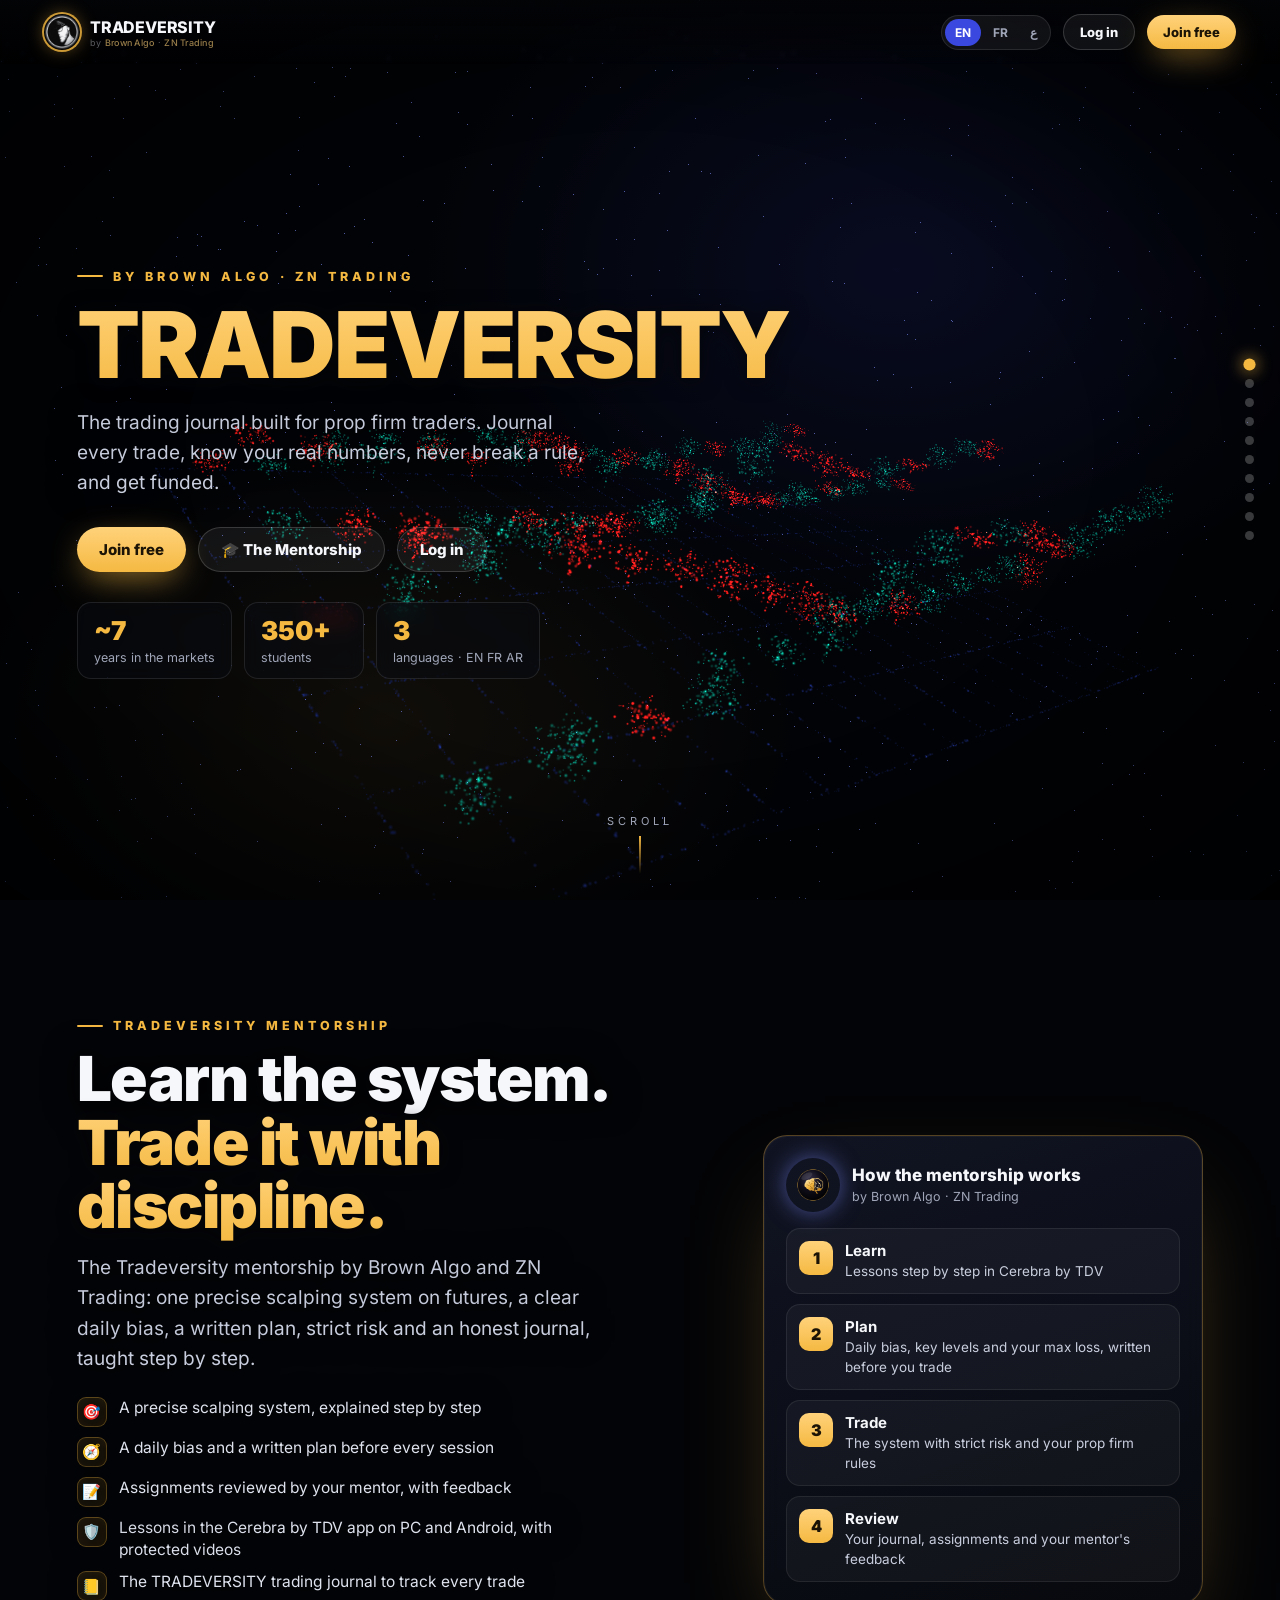
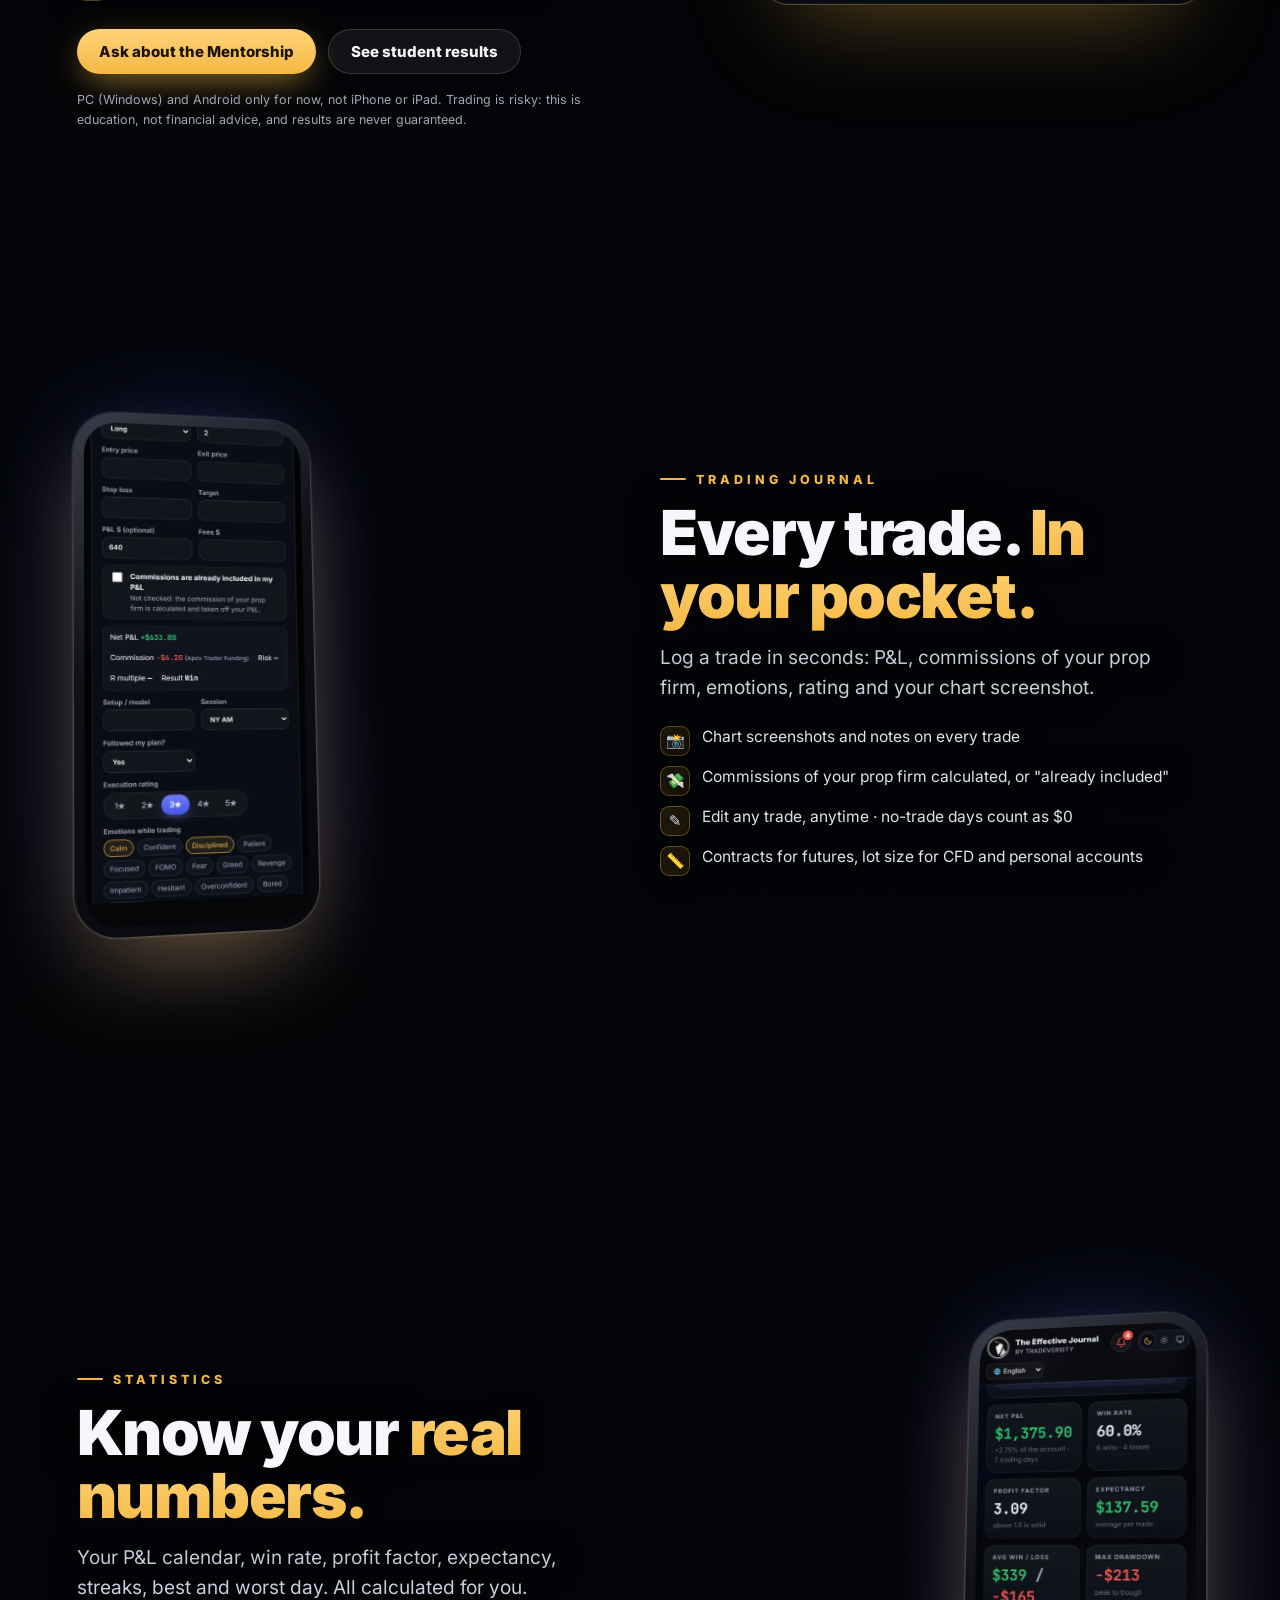
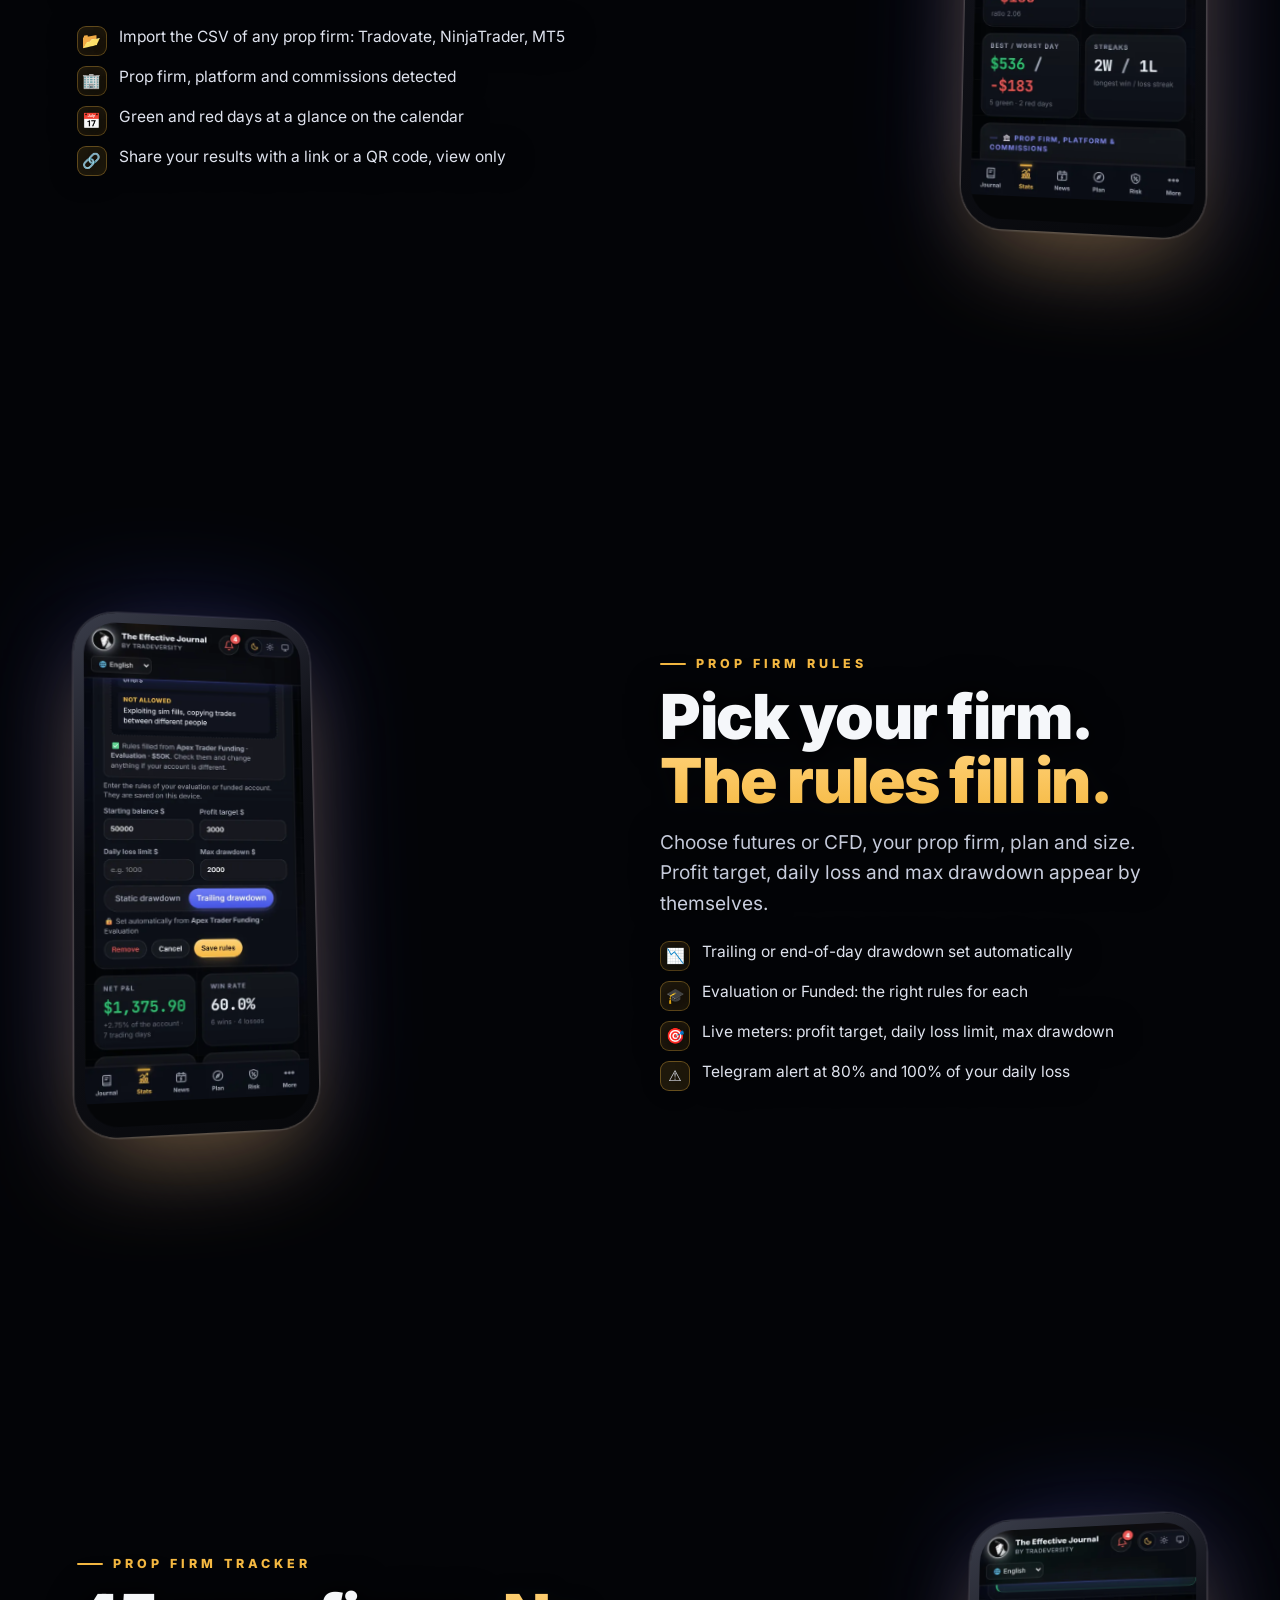
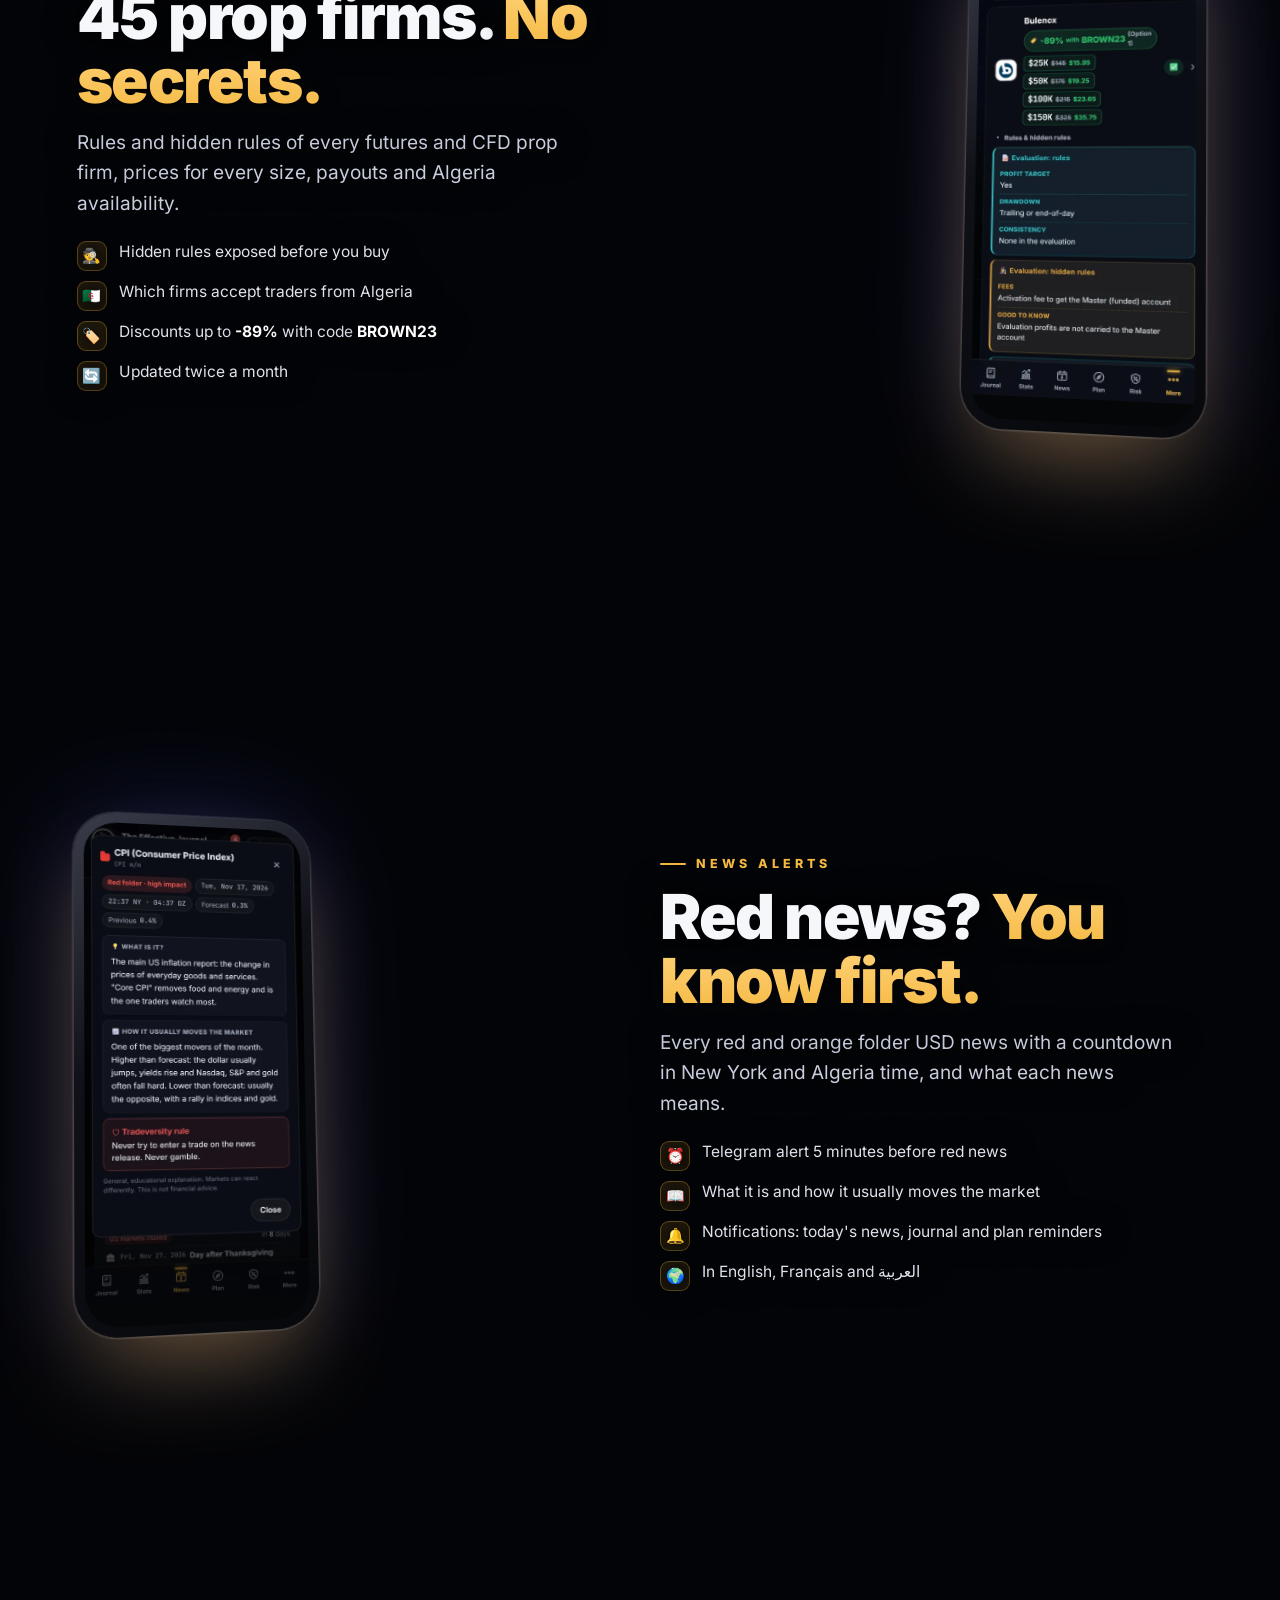
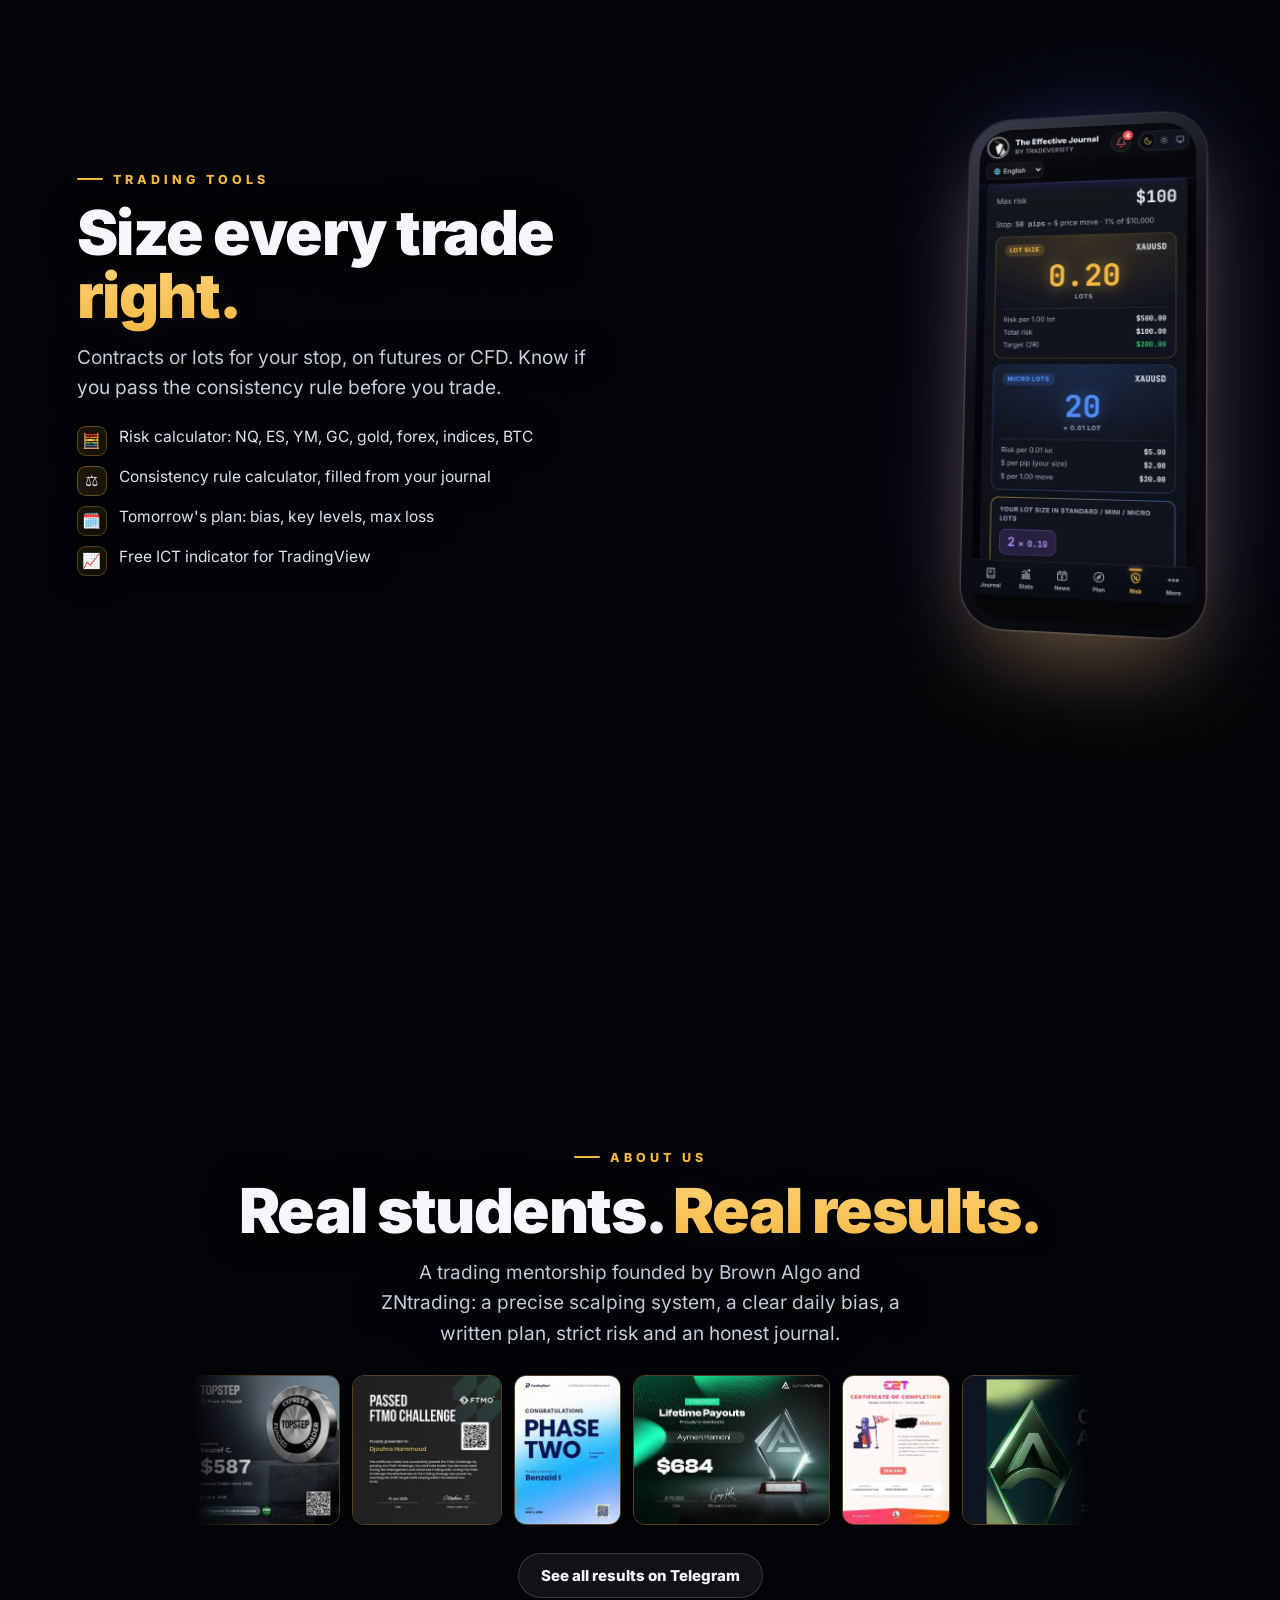
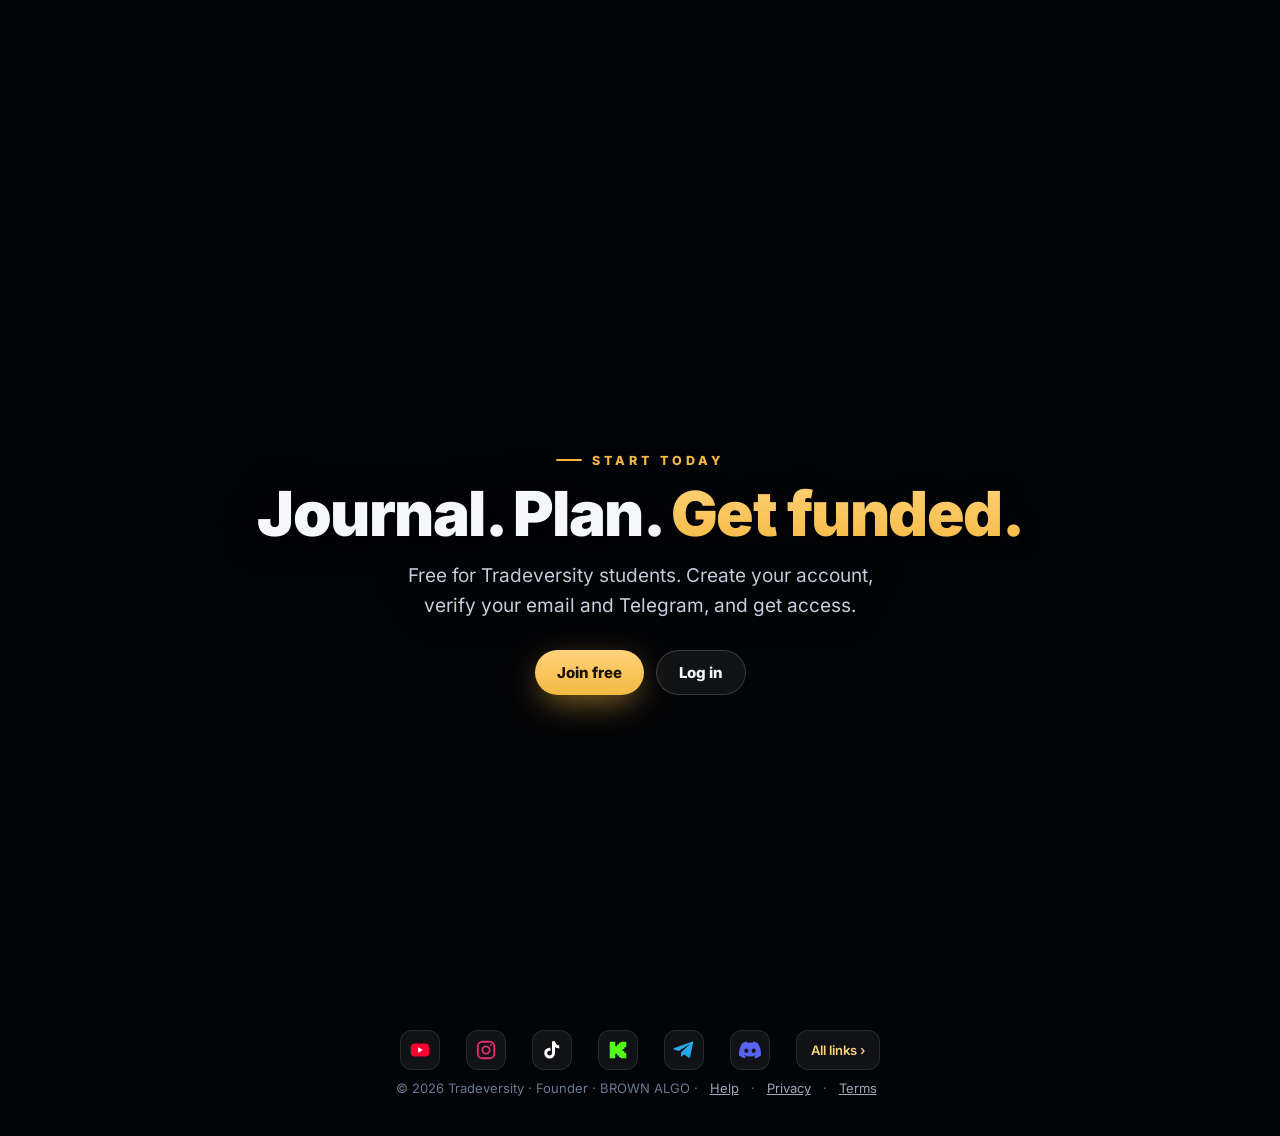
==== commit cefd6ae2: "Every admin must use two-step login; privacy: who can see data (2026-11-27b) - Admin: an admin witho" ====
--- a/index.html
+++ b/index.html
@@ -2176,7 +2176,7 @@
  addEventListener("error",function(e){if(e&&e.message)push(e.message,e.filename,e.lineno)});
  addEventListener("unhandledrejection",function(e){var r=e&&e.reason;push("Unhandled: "+(r&&(r.message||r)),r&&r.stack&&(String(r.stack).match(/https?:[^\s)]+?\.js/)||[])[0],0)});
  window.__errSend=send})();</script>
-<script src="i18n.js?v=2026-11-27a"></script>
+<script src="i18n.js?v=2026-11-27b"></script>
 <!-- the firm list stays here (trade costs use it); news explanations, the indicator video, the tour video, the Cerebra intro and
      the prop firm prices / codes / translations load only when a page needs them (see need() in the app script) -->
 <script src="propfirms.js"></script>
@@ -3614,7 +3614,8 @@
 };
 const trE=k=>esc(I18N.t(k));
 function mfaGate(){return new Promise(async res=>{
-  const lv=await MFA.level();if(lv.currentLevel==="aal2"||lv.nextLevel!=="aal2"){res(true);return}
+  const lv=await MFA.level();S._needMfa=lv.currentLevel!=="aal2";if(lv.currentLevel==="aal2"||lv.nextLevel!=="aal2"){res(true);return}
+  /* no authenticator yet: let them in, Admin shows the set-up card (admin rights need the code for every admin) */
   const f=(await MFA.factors()).find(x=>x.status==="verified");if(!f){res(true);return}
   const w=document.createElement("div");w.className="mfa-gate";
   w.innerHTML=`<div class="card mfa-box"><h2>🔐 ${trE("Two-step login")}</h2><p class="mut">${trE("Open your authenticator app and type the 6-digit code for TRADEVERSITY.")}</p>
@@ -4074,7 +4075,7 @@
 /* 📨 admin: weekly summary ready to copy or share on Telegram */
 
 /* ============ UPDATE BANNER: version.json changes on every publish -> ask the user to refresh ============ */
-const APP_VER="2026-11-27a";window.APP_V=APP_VER;
+const APP_VER="2026-11-27b";window.APP_V=APP_VER;
 (function updWatch(){let shown=false;
   const show=()=>{if(shown||document.getElementById("updBar"))return;shown=true;const b=document.createElement("div");b.id="updBar";b.setAttribute("role","status");
     b.innerHTML=`<span class="ub-ico">🚀</span><span class="ub-txt"><b>${I18N.t("New update available")}</b><small>${I18N.t("Refresh to get the latest version.")}</small></span><button class="ub-go">${I18N.t("Refresh")}</button><button class="ub-x" aria-label="${I18N.t("Later")}">✕</button>`;
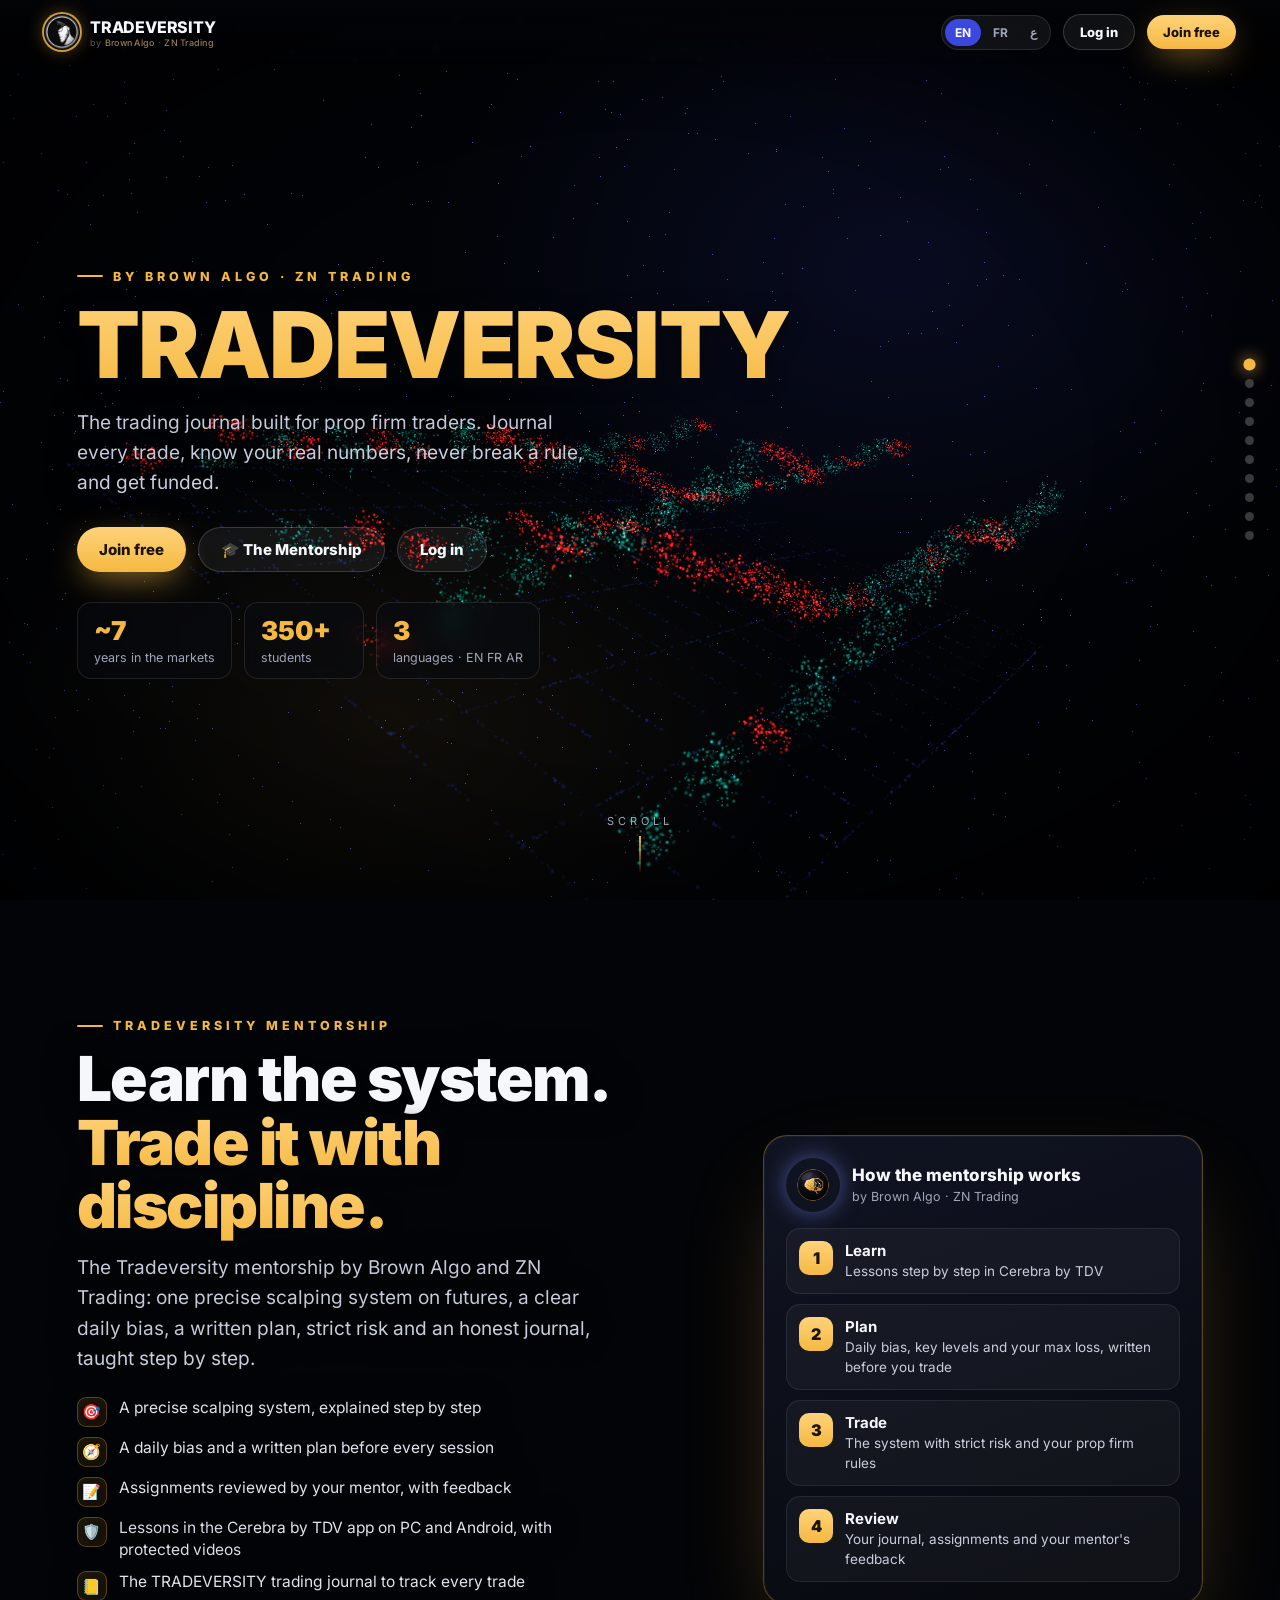
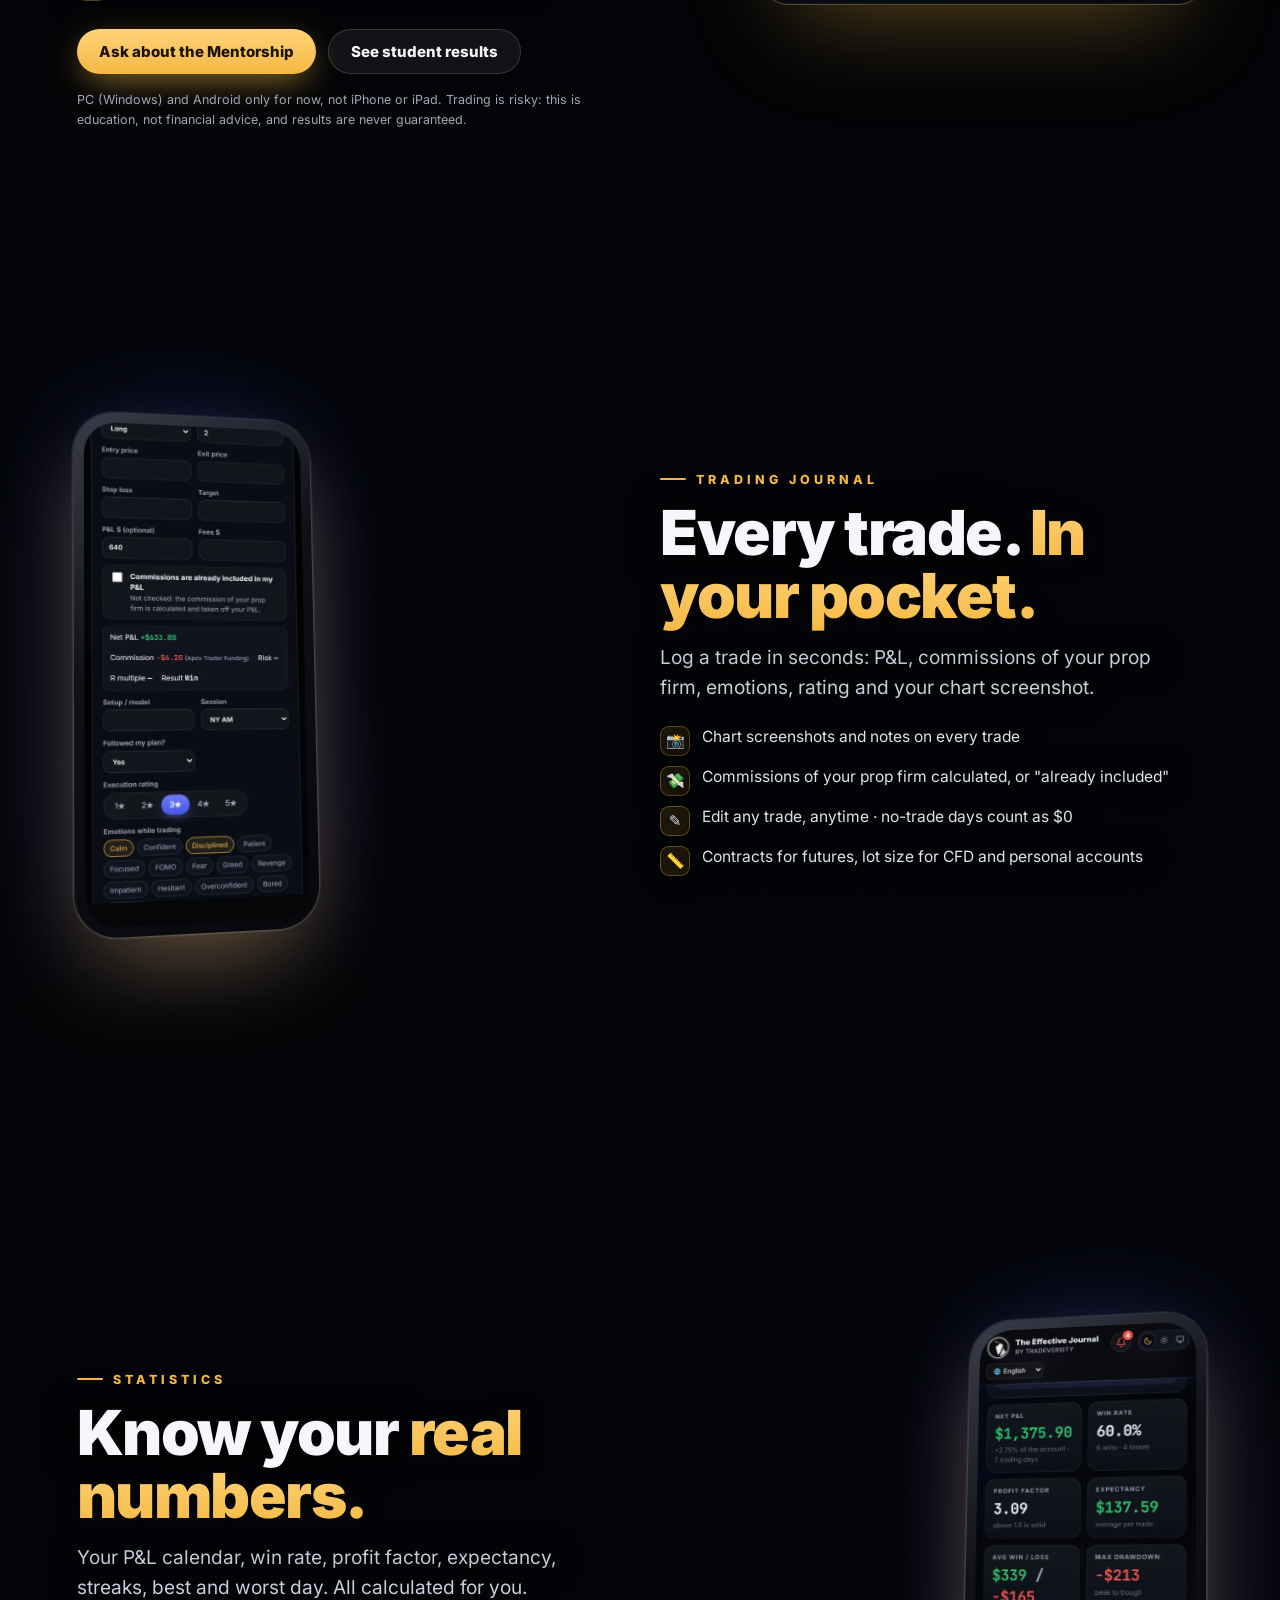
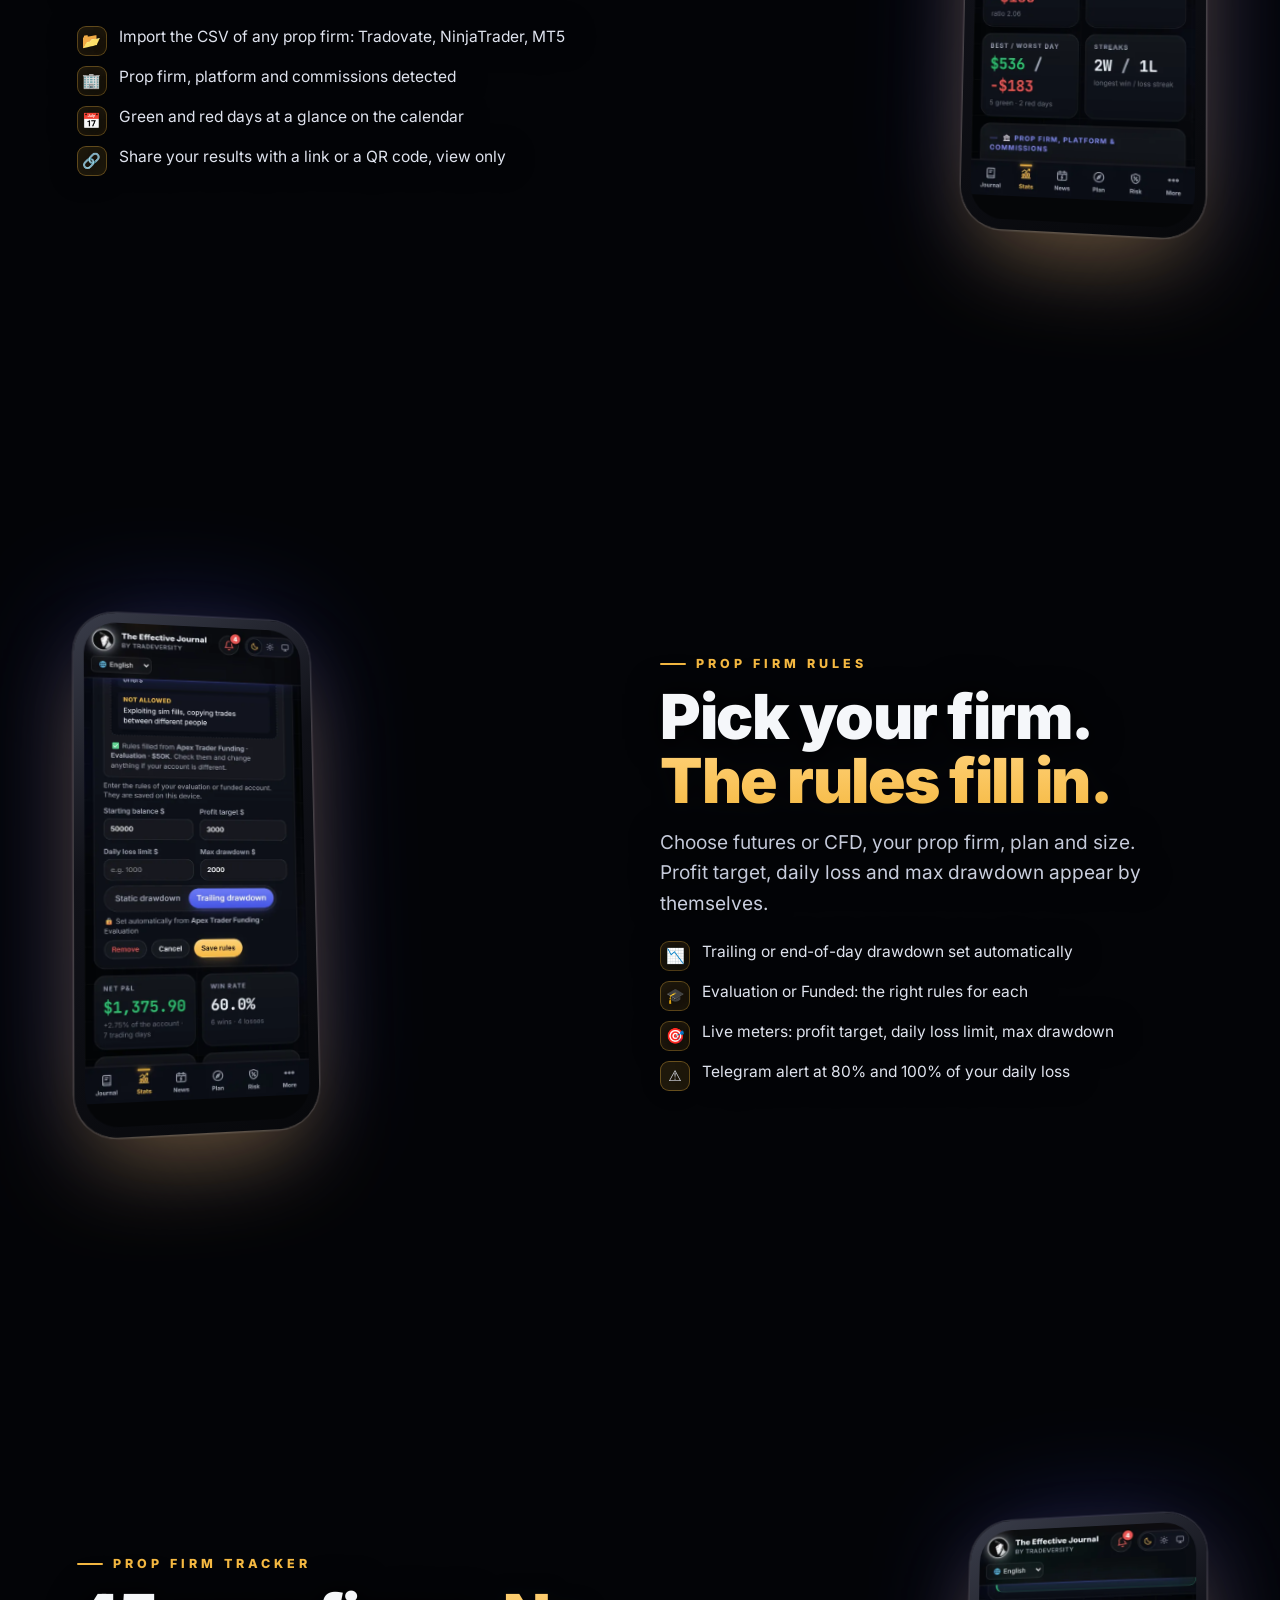
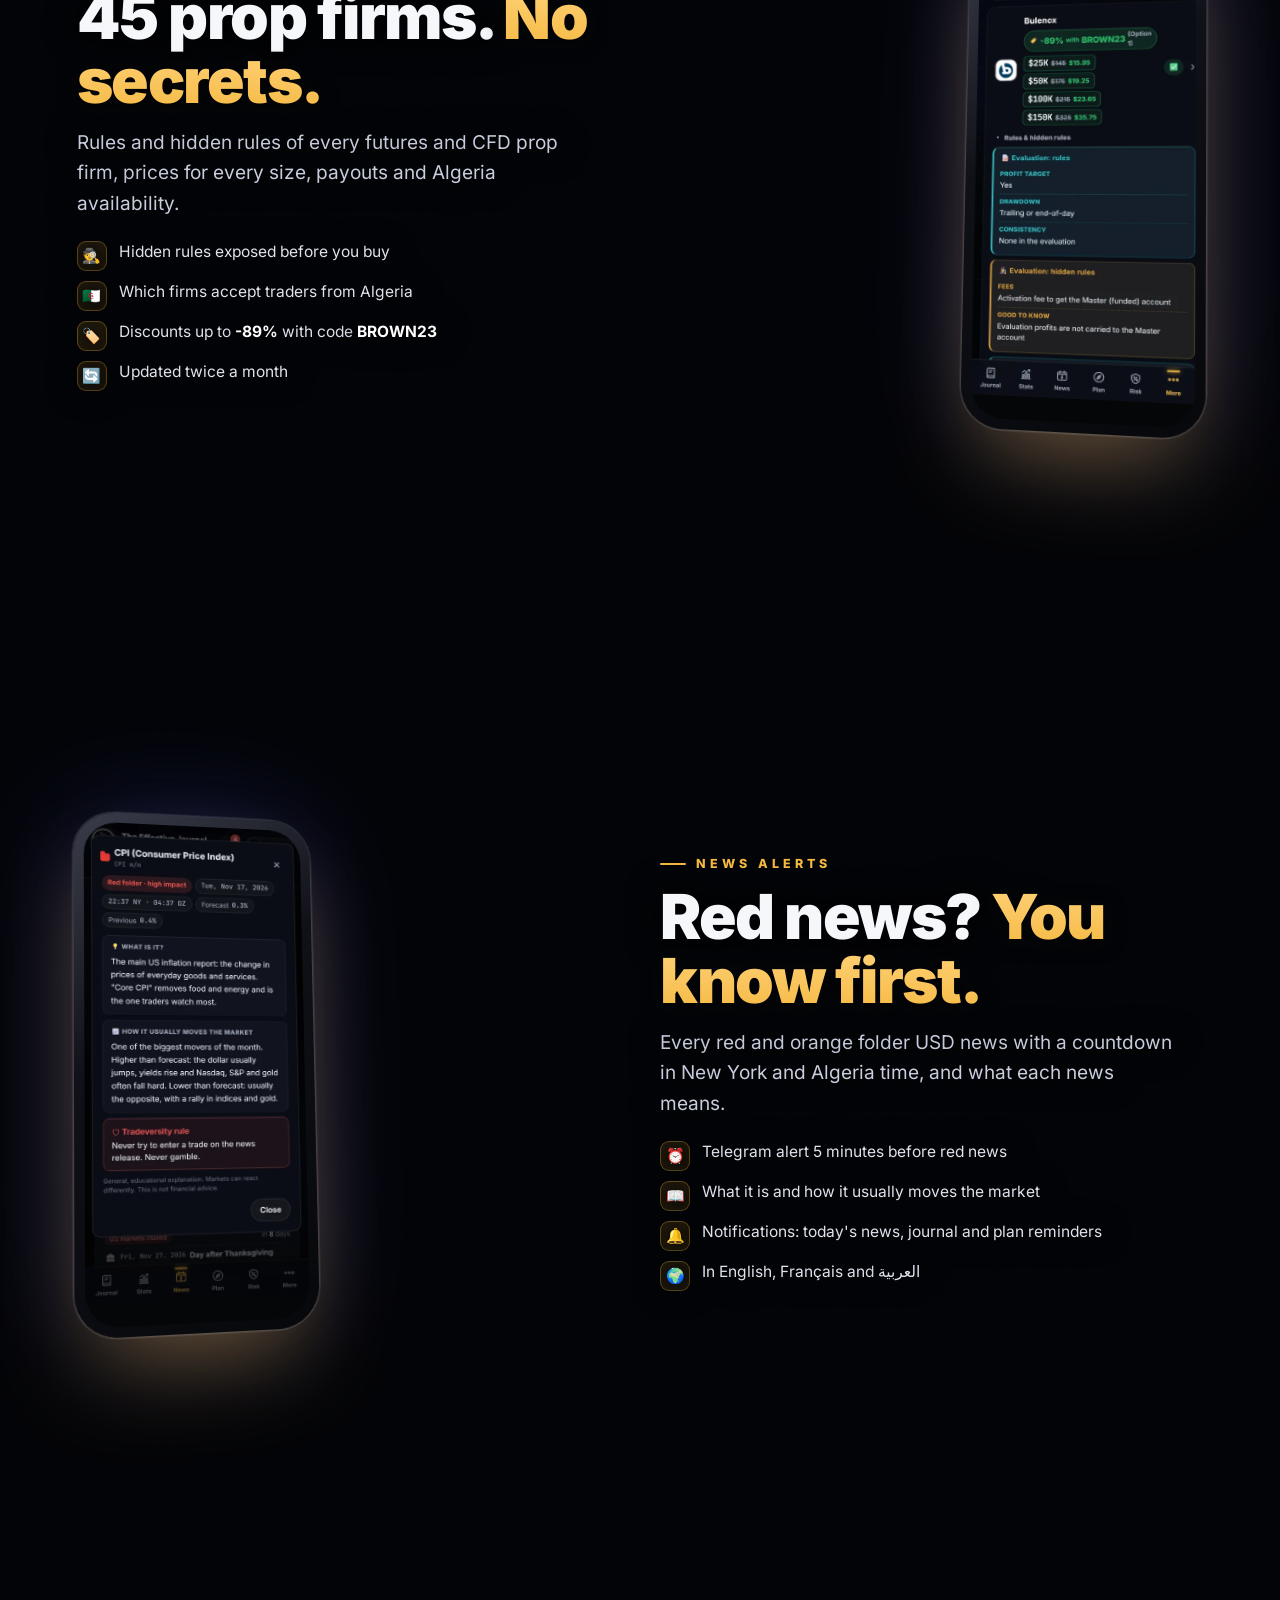
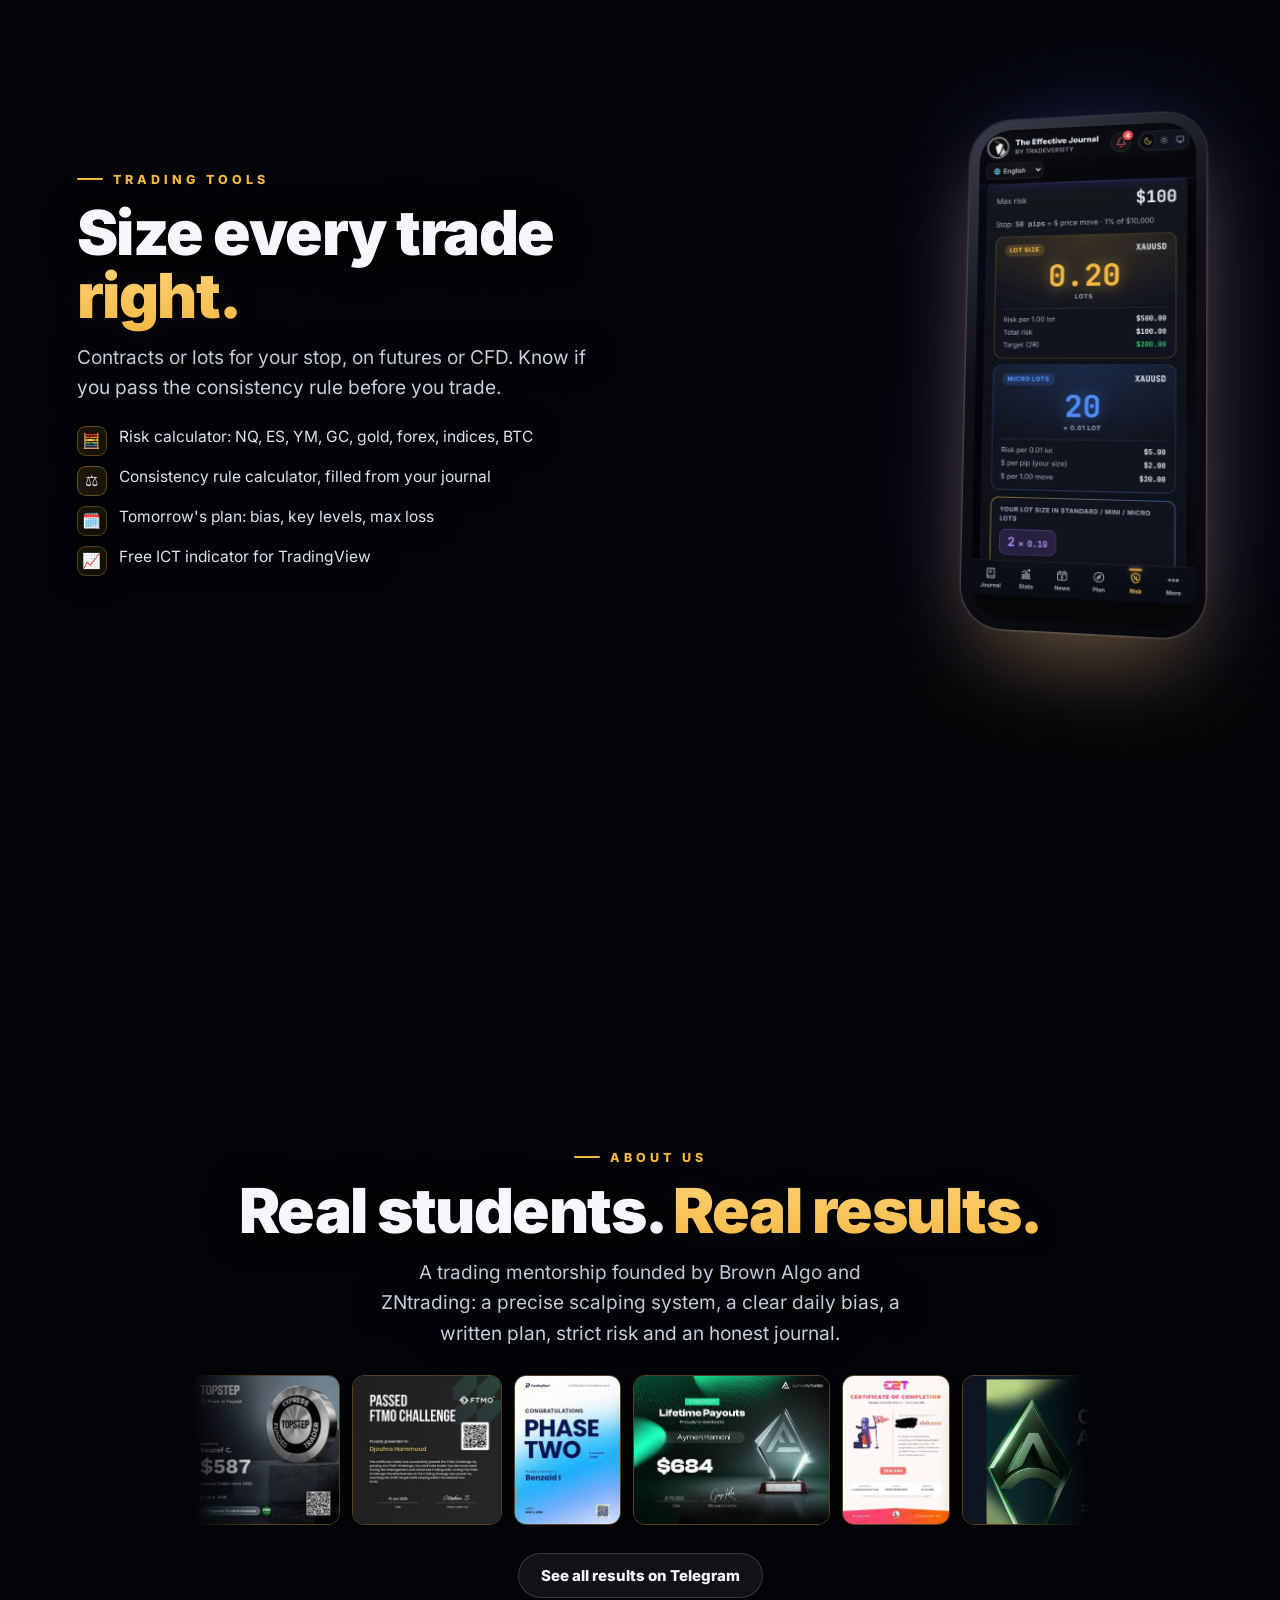
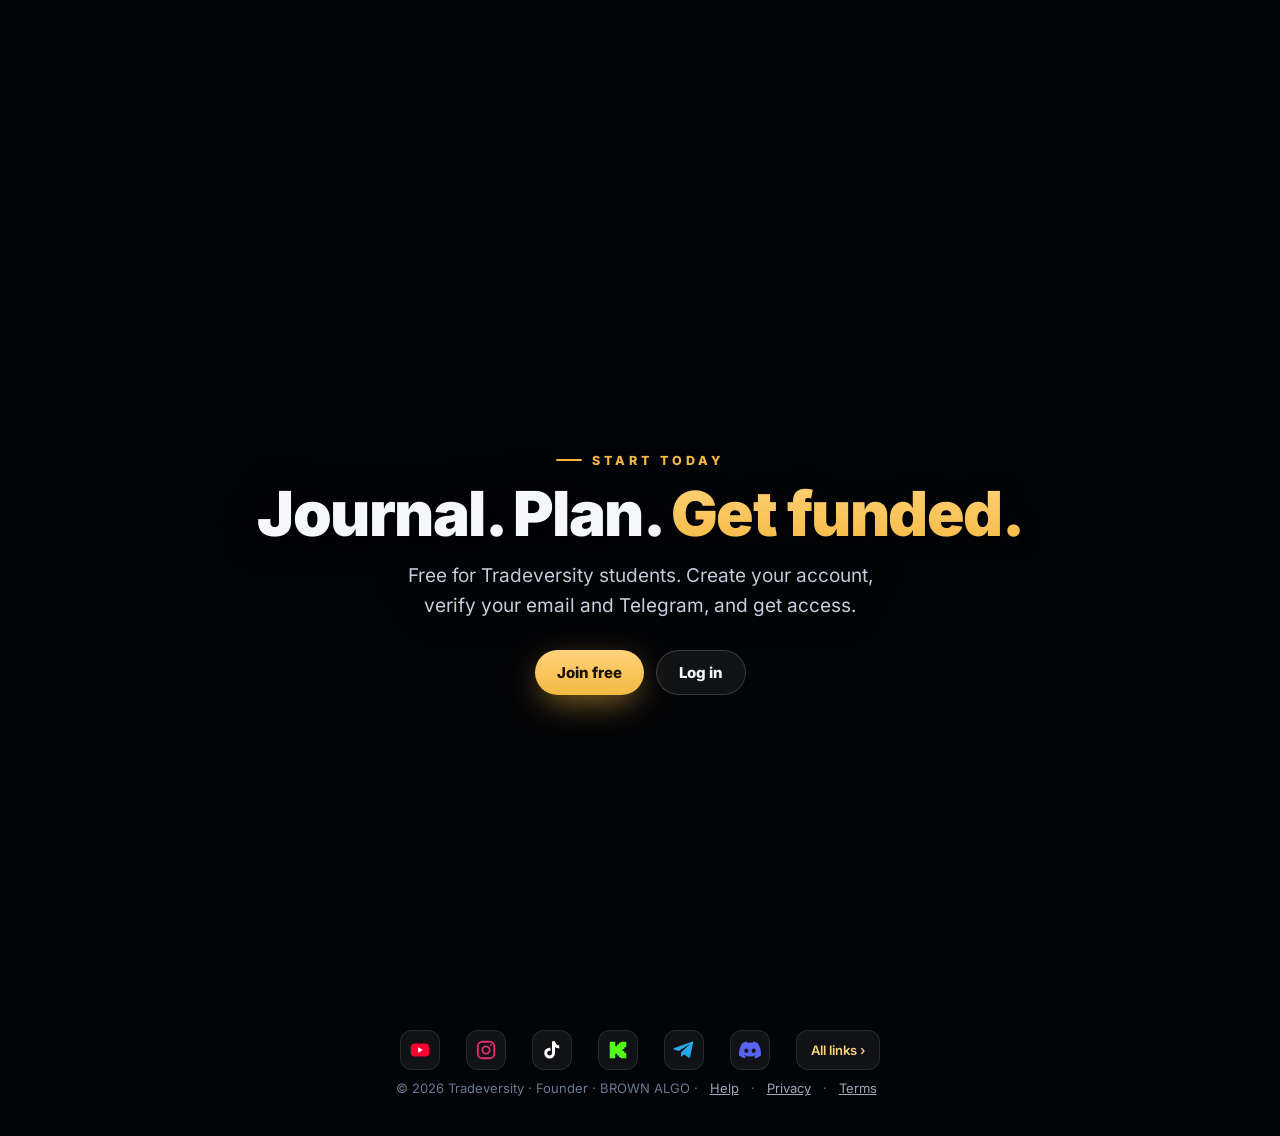
==== commit f7d626a1: "Phone app redesign (2026-11-27c): glass cards, blue + crimson glow, white pills, floating bar, big b" ====
--- a/index.html
+++ b/index.html
@@ -2037,6 +2037,97 @@
 @media(max-width:760px){.v3-prop{grid-template-columns:1fr;gap:14px}.v3-pt{flex-direction:row;justify-content:space-between;align-items:center;width:100%}
   .v3-eq{min-height:210px}.v3-cal{grid-template-columns:repeat(5,minmax(0,1fr));gap:4px}.v3-wkc{display:none!important}.v3-cd{height:48px;padding:5px 6px}.v3-cd b{font-size:10px}}
 </style>
+<style id="v4phone">
+.td-bal{display:none}
+/* ===== v4 phone design (2026-11-27): black base with a deep blue + crimson glow, frosted glass cards, white pill actions,
+   floating bottom bar with a round active button, big balance number. Champagne only on charts and bars. Phones + dark theme only ===== */
+@media(max-width:760px){
+html:not([data-theme=light]){--bg:#07080c;--panel:#12141a;--panel2:#191c24;--line:#22252e;--line2:#2e323d;--text:#f3f4f7;--muted:#9a9fac;--dim:#636875;
+  --gold:#dcbd8e;--gold2:#f2dfbd;--ind:#e9ebf1;--ind2:#cfd3dc;--ind-glow:rgba(255,255,255,.22);--lnk:#c9d4ff;--blue:#8fa6ff;--green:#5fc28d;--red:#ef6a5a;--side:#0b0c10;--r:22px;
+  --v4-glass:linear-gradient(180deg,rgba(255,255,255,.07) 0%,rgba(255,255,255,.025) 100%);--v4-edge:rgba(255,255,255,.09);
+  --v4-pearl:linear-gradient(180deg,#ffffff,#e6e8ee);--v4-ink:#0d0f14}
+html:not([data-theme=light]) body{background:#07080c}
+/* background: deep blue light from the top-left, a touch of crimson top-right, black below */
+html:not([data-theme=light]) #app::before,html:not([data-theme=light]) #share::before{background:
+   radial-gradient(80% 45% at 0% 0%,rgba(46,72,170,.42),transparent 62%),
+   radial-gradient(60% 38% at 100% 4%,rgba(178,40,58,.26),transparent 60%),
+   radial-gradient(90% 40% at 50% 100%,rgba(30,44,110,.22),transparent 70%),
+   linear-gradient(180deg,#0b0d16 0%,#07080c 60%,#050608 100%)!important;opacity:1!important;filter:none!important;animation:none!important}
+html:not([data-theme=light]) #app::after{opacity:.035!important}
+html:not([data-theme=light]).gal-on #app::before{opacity:1!important}
+html:not([data-theme=light]) #galBg{display:none!important}
+/* header: see-through */
+html:not([data-theme=light]) #app header.top{background:rgba(8,9,14,.55)!important;backdrop-filter:blur(16px)!important;-webkit-backdrop-filter:blur(16px)!important;border-bottom:1px solid rgba(255,255,255,.05)!important;box-shadow:none!important}
+html:not([data-theme=light]) #app header.top :is(.hd-ic,.ntf-bell){background:rgba(255,255,255,.07)!important;border:1px solid rgba(255,255,255,.12)!important}
+html:not([data-theme=light]) #app header.top .hd-ic{color:transparent!important;text-shadow:0 0 0 #eef0f5}
+html:not([data-theme=light]) #app header.top .ntf-bell{color:#eef0f5!important}
+/* frosted glass cards (no blur needed: the background is a smooth glow, so this stays light on phones) */
+html:not([data-theme=light]) #app :is(.card,.kpi),html:not([data-theme=light]) #app #view :is(.card,.kpi){background:var(--v4-glass)!important;border:1px solid var(--v4-edge)!important;border-radius:22px!important;
+  backdrop-filter:none!important;-webkit-backdrop-filter:none!important;box-shadow:inset 0 1px 0 rgba(255,255,255,.08),0 20px 40px -26px rgba(0,0,0,.9)!important}
+html:not([data-theme=light]) #app .card h3{letter-spacing:-.01em;font-weight:600}
+/* inner panels: lighter glass */
+html:not([data-theme=light]) #app :is(.imf-row,.pf-item,.pf-mini,.pf-sz,.pfc,.tcard,.insight,.edge-r,.mc-c,.astat,.ab-st,.a3-box,.bias-row,.mk-chip,.nw-d,.newsbox,.nextev,.ncd,.today-cnt,.v3-cd,.v3-rail,.tg-link,.drop,.st-tab,.tc-edit,.td-fl,.ctile,.ind-b,.pf-dz,.tvx-panel,.tour-btn,.td-pt:not(.ok),details>summary){
+  background:rgba(255,255,255,.04)!important;border-color:rgba(255,255,255,.09)!important;backdrop-filter:none!important;-webkit-backdrop-filter:none!important}
+html:not([data-theme=light]) #app .pf-savebar{background:rgba(10,11,16,.94)!important;border-color:rgba(255,255,255,.09)!important}
+/* buttons: white pill = main action, glass outline pill = secondary */
+html:not([data-theme=light]) #app .btn{border-radius:999px;background:rgba(255,255,255,.06);border:1px solid rgba(255,255,255,.14);color:var(--text)}
+html:not([data-theme=light]) #app .btn.pri{background:var(--v4-pearl)!important;color:var(--v4-ink)!important;border-color:transparent!important;
+  box-shadow:0 10px 26px -14px rgba(255,255,255,.55),inset 0 1px 0 #fff!important;font-weight:650}
+html:not([data-theme=light]) #app :is(.chip,.tag){border-radius:999px}
+/* progress bars + charts: champagne line on a glass track */
+html:not([data-theme=light]) #app :is(.td-bar,.pbar,.bar,.v3-bar){background:rgba(255,255,255,.08)!important;border-radius:999px}
+html:not([data-theme=light]) #app :is(.td-bar,.pbar,.bar)>i{background:linear-gradient(90deg,#b8935f,#f0d9b0)!important;box-shadow:0 0 12px rgba(240,217,176,.35)}
+html:not([data-theme=light]) #app .td-bar.loss>i,html:not([data-theme=light]) #app .td-bar.bad>i{background:linear-gradient(90deg,#a8483a,#ef6a5a)!important;box-shadow:none}
+html:not([data-theme=light]) #app [stroke="#3b82f6"]{stroke:#dcbd8e}html:not([data-theme=light]) #app [fill="#3b82f6"]{fill:#dcbd8e}
+html:not([data-theme=light]) #app stop[stop-color="#3b82f6"]{stop-color:#dcbd8e}
+/* Today hero: glass card, light from the corner, big balance number */
+html:not([data-theme=light]) #app .td-hero{position:relative;overflow:hidden;padding:22px 18px 18px;border-radius:28px;border:1px solid rgba(255,255,255,.10);
+  background:
+   radial-gradient(55% 65% at 100% 0%,rgba(190,50,70,.28),transparent 62%),
+   radial-gradient(70% 80% at 0% 0%,rgba(60,90,200,.30),transparent 65%),
+   url("data:image/svg+xml,%3Csvg xmlns='http://www.w3.org/2000/svg' viewBox='0 0 360 160'%3E%3Cg fill='%23ffffff' opacity='.06'%3E%3Crect x='200' y='70' width='10' height='40' rx='2'/%3E%3Crect x='204' y='58' width='2' height='64'/%3E%3Crect x='224' y='60' width='10' height='34' rx='2'/%3E%3Crect x='228' y='48' width='2' height='56'/%3E%3Crect x='248' y='44' width='10' height='38' rx='2'/%3E%3Crect x='252' y='32' width='2' height='60'/%3E%3Crect x='272' y='52' width='10' height='22' rx='2'/%3E%3Crect x='276' y='42' width='2' height='40'/%3E%3Crect x='296' y='24' width='10' height='40' rx='2'/%3E%3Crect x='300' y='12' width='2' height='62'/%3E%3Crect x='320' y='14' width='10' height='30' rx='2'/%3E%3Crect x='324' y='4' width='2' height='48'/%3E%3C/g%3E%3C/svg%3E") right 0 bottom 0/100% auto no-repeat,
+   linear-gradient(180deg,rgba(255,255,255,.07),rgba(255,255,255,.02));
+  box-shadow:inset 0 1px 0 rgba(255,255,255,.10),0 24px 50px -28px rgba(0,0,0,.95)}
+html:not([data-theme=light]) #app .td-hi{font-weight:600;letter-spacing:-.02em;color:#f5f6f9}
+html:not([data-theme=light]) #app .td-hi b{color:#ffffff}
+html:not([data-theme=light]) #app .td-q{border-left-color:rgba(255,255,255,.35)!important;color:#cfd2da}
+html:not([data-theme=light]) #app .td-q small{color:var(--gold)!important}
+html:not([data-theme=light]) #app .td-bal{display:block;margin:14px 0 4px}
+html:not([data-theme=light]) #app .td-bal .tb-l{display:inline-flex;align-items:center;gap:6px;font-size:11.5px;font-weight:600;color:#cfd2da;padding:4px 10px;border-radius:999px;background:rgba(255,255,255,.08);border:1px solid rgba(255,255,255,.12)}
+html:not([data-theme=light]) #app .td-bal .tb-v{display:block;margin-top:8px;font-family:Geist,Inter,system-ui,sans-serif;font-size:40px;line-height:1.05;font-weight:600;letter-spacing:-.035em;color:#fff;font-variant-numeric:tabular-nums}
+html:not([data-theme=light]) #app .td-bal .tb-v small{font-size:.62em;color:rgba(255,255,255,.38);font-weight:500;letter-spacing:-.02em}
+html:not([data-theme=light]) #app .td-bal .tb-d{display:block;margin-top:4px;font-size:12.5px;color:var(--muted)}
+/* tab switchers: glass track, the open tab = white pill */
+html:not([data-theme=light]) #app :is(.hub-tabs,.rtabs,.st-tabs){background:rgba(255,255,255,.05)!important;border:1px solid rgba(255,255,255,.09)!important;border-radius:999px!important;padding:5px!important}
+html:not([data-theme=light]) #app :is(.hub-tabs,.rtabs,.st-tabs) button{border-radius:999px!important;background:transparent!important;border-color:transparent!important;box-shadow:none!important;color:#a3a8b5!important}
+html:not([data-theme=light]) #app :is(.hub-tabs,.rtabs,.st-tabs) button.on{background:var(--v4-pearl)!important;color:var(--v4-ink)!important;box-shadow:0 8px 20px -10px rgba(255,255,255,.45)!important}
+html:not([data-theme=light]) #app :is(.hub-tabs,.rtabs,.st-tabs) button.on *{color:var(--v4-ink)!important}
+html:not([data-theme=light]) #app :is(.hub-tabs,.rtabs,.st-tabs) button .tico{--c1:currentColor!important;--c2:currentColor!important}
+/* floating glass bottom bar, icons only, the open tab sits in a white circle */
+html:not([data-theme=light]) #bnav{left:12px!important;right:12px!important;bottom:calc(10px + env(safe-area-inset-bottom))!important;padding:7px!important;border-radius:32px!important;
+  background:rgba(22,24,32,.62)!important;border:1px solid rgba(255,255,255,.12)!important;backdrop-filter:blur(20px) saturate(1.4)!important;-webkit-backdrop-filter:blur(20px) saturate(1.4)!important;
+  box-shadow:0 18px 40px -14px rgba(0,0,0,.9),inset 0 1px 0 rgba(255,255,255,.10)!important}
+html:not([data-theme=light]) #bnav .bn-pill{display:none!important}
+html:not([data-theme=light]) #bnav>button{min-height:50px!important;padding:0!important;gap:0!important;color:#b4b8c3!important}
+html:not([data-theme=light]) #bnav>button .bn-l{position:absolute!important;width:1px;height:1px;overflow:hidden;clip:rect(0 0 0 0);white-space:nowrap}
+html:not([data-theme=light]) #bnav>button .bn-ic{width:46px;height:46px!important;border-radius:50%;transition:background .25s,transform .3s cubic-bezier(.3,1.5,.5,1)!important;--c1:#c3c7d0!important;--c2:#c3c7d0!important;opacity:1!important}
+html:not([data-theme=light]) #bnav>button.on .bn-ic{background:var(--v4-pearl);--c1:var(--v4-ink)!important;--c2:var(--v4-ink)!important;color:var(--v4-ink)!important;transform:none!important;
+  box-shadow:0 8px 20px -8px rgba(255,255,255,.5),inset 0 1px 0 #fff}
+html:not([data-theme=light]) #bnav>button.on .bn-ic *{color:var(--v4-ink)}
+/* the + button: white, above the floating bar */
+html:not([data-theme=light]) #fab{bottom:calc(84px + env(safe-area-inset-bottom))!important;background:var(--v4-pearl)!important;color:var(--v4-ink)!important;
+  box-shadow:0 14px 30px -10px rgba(255,255,255,.4),inset 0 1px 0 #fff!important}
+html:not([data-theme=light]) #app main,html:not([data-theme=light]) #view{padding-bottom:calc(96px + env(safe-area-inset-bottom))}
+/* More sheet: glass tiles, white line icons */
+html:not([data-theme=light]) #bnSheet{border-radius:28px 28px 0 0!important;border-top:1px solid rgba(255,255,255,.10)!important;background:rgba(16,18,25,.92)!important;backdrop-filter:blur(20px)!important;-webkit-backdrop-filter:blur(20px)!important}
+html:not([data-theme=light]) #bnSheet .bn-tile{background:rgba(255,255,255,.05)!important;border:1px solid rgba(255,255,255,.09)!important;border-radius:20px!important;color:#f3f4f7!important}
+html:not([data-theme=light]) #bnSheet .bn-tile.on{background:var(--v4-pearl)!important;color:var(--v4-ink)!important}
+html:not([data-theme=light]) #bnSheet .bn-tic{background:rgba(255,255,255,.07)!important;border:1px solid rgba(255,255,255,.10)!important;box-shadow:none!important;color:#eef0f5!important;--c1:#eef0f5!important;--c2:#eef0f5!important}
+html:not([data-theme=light]) #bnSheet .bn-tile.on .bn-tic{background:rgba(13,15,20,.08)!important;color:var(--v4-ink)!important;--c1:var(--v4-ink)!important;--c2:var(--v4-ink)!important}
+html:not([data-theme=light]) #bnSheet .bn-tile .bn-tl{color:inherit!important}
+html:not([data-theme=light]) input[type=checkbox],html:not([data-theme=light]) input[type=radio]{accent-color:#e9ebf1}
+}
+</style>
 </head>
 <body>
 
@@ -2176,7 +2267,7 @@
  addEventListener("error",function(e){if(e&&e.message)push(e.message,e.filename,e.lineno)});
  addEventListener("unhandledrejection",function(e){var r=e&&e.reason;push("Unhandled: "+(r&&(r.message||r)),r&&r.stack&&(String(r.stack).match(/https?:[^\s)]+?\.js/)||[])[0],0)});
  window.__errSend=send})();</script>
-<script src="i18n.js?v=2026-11-27b"></script>
+<script src="i18n.js?v=2026-11-27c"></script>
 <!-- the firm list stays here (trade costs use it); news explanations, the indicator video, the tour video, the Cerebra intro and
      the prop firm prices / codes / translations load only when a page needs them (see need() in the app script) -->
 <script src="propfirms.js"></script>
@@ -3275,6 +3366,9 @@
   else{const nx=S3.map(x=>[x[0],((x[1]*3600-s)+86400)%86400]).sort((a,b)=>a[1]-b[1])[0];st.innerHTML=`<span class="v3-live off"></span><b>${esc(T("Markets quiet"))}</b><br><span>${esc(T(nx[0]))} ${esc(T("opens in"))} ${dur(nx[1])}</span>`}}
 setInterval(v3Tick,30000);
 /* ===== v3 step 2: prop-account strip · cumulative P&L chart (hover) · P&L calendar of the month · trade price levels ===== */
+/* phone Today hero: big balance of the first prop account, cents in grey */
+function tdBal(){try{const L=limitRows();if(!L.length)return "";const x=L[0],s=x.s,m=money(s.bal,2),k=m.lastIndexOf(".");
+  return `<div class="td-bal"><span class="tb-l" data-notr>${esc(x.a)}</span><span class="tb-v" data-notr>${k>0?m.slice(0,k)+"<small>"+m.slice(k)+"</small>":m}</span><span class="tb-d"><span data-notr class="${cls(s.net)}">${smoney(s.net,0)}</span> <span>since start</span></span></div>`}catch(e){return ""}}
 function v3Prop(){const L=limitRows();if(!L.length)return "";
   return L.slice(0,3).map(x=>{const r=x.r,s=x.s,T=num(r.target),worst=Math.max(x.D>0?x.dl:0,x.M>0?x.dd:0);
     const st=s.broke?["bad","Rule broken"]:worst>=.9?["bad","Stop trading"]:worst>=.7?["warn","Careful"]:["ok","On track"];
@@ -3397,7 +3491,7 @@
     $$("[data-td]",el).forEach(b=>b.onclick=()=>{const a=b.dataset.td;if(a==="trade")editTrade(null);else if(a==="planToday"){S._planDate=t;go("plan")}});
     celebrate(B,tHit);return}
   el.innerHTML=`<div class="td">
-   <div class="td-hero"><div><div class="td-hi"><span>${hello}</span>${name?`, <b data-notr>${name}</b>`:""}${isVerified(S.me)?" "+vCheck():""}</div><div class="td-date mut" data-notr>${esc(fmtDate(t))}</div></div>
+   <div class="td-hero"><div><div class="td-hi"><span>${hello}</span>${name?`, <b data-notr>${name}</b>`:""}${isVerified(S.me)?" "+vCheck():""}</div><div class="td-date mut" data-notr>${esc(fmtDate(t))}</div>${tdBal()}</div>
     <div class="td-hr"><div class="td-q">“<span>${esc(q)}</span>” <small>— BROWN ALGO</small></div>${sessStarted()?`<span class="chip ss-on">✅ <span>Session started</span></span>`:`<button class="btn sm pri ss-btn" type="button" data-td="session">🚀 <span>Start my session</span></button>`}<button class="btn sm" type="button" id="tdFocusOn">🎯 <span>Focus mode</span></button></div></div>
    ${onbCard()}
    ${profileNudge()}
@@ -4075,7 +4169,7 @@
 /* 📨 admin: weekly summary ready to copy or share on Telegram */
 
 /* ============ UPDATE BANNER: version.json changes on every publish -> ask the user to refresh ============ */
-const APP_VER="2026-11-27b";window.APP_V=APP_VER;
+const APP_VER="2026-11-27c";window.APP_V=APP_VER;
 (function updWatch(){let shown=false;
   const show=()=>{if(shown||document.getElementById("updBar"))return;shown=true;const b=document.createElement("div");b.id="updBar";b.setAttribute("role","status");
     b.innerHTML=`<span class="ub-ico">🚀</span><span class="ub-txt"><b>${I18N.t("New update available")}</b><small>${I18N.t("Refresh to get the latest version.")}</small></span><button class="ub-go">${I18N.t("Refresh")}</button><button class="ub-x" aria-label="${I18N.t("Later")}">✕</button>`;
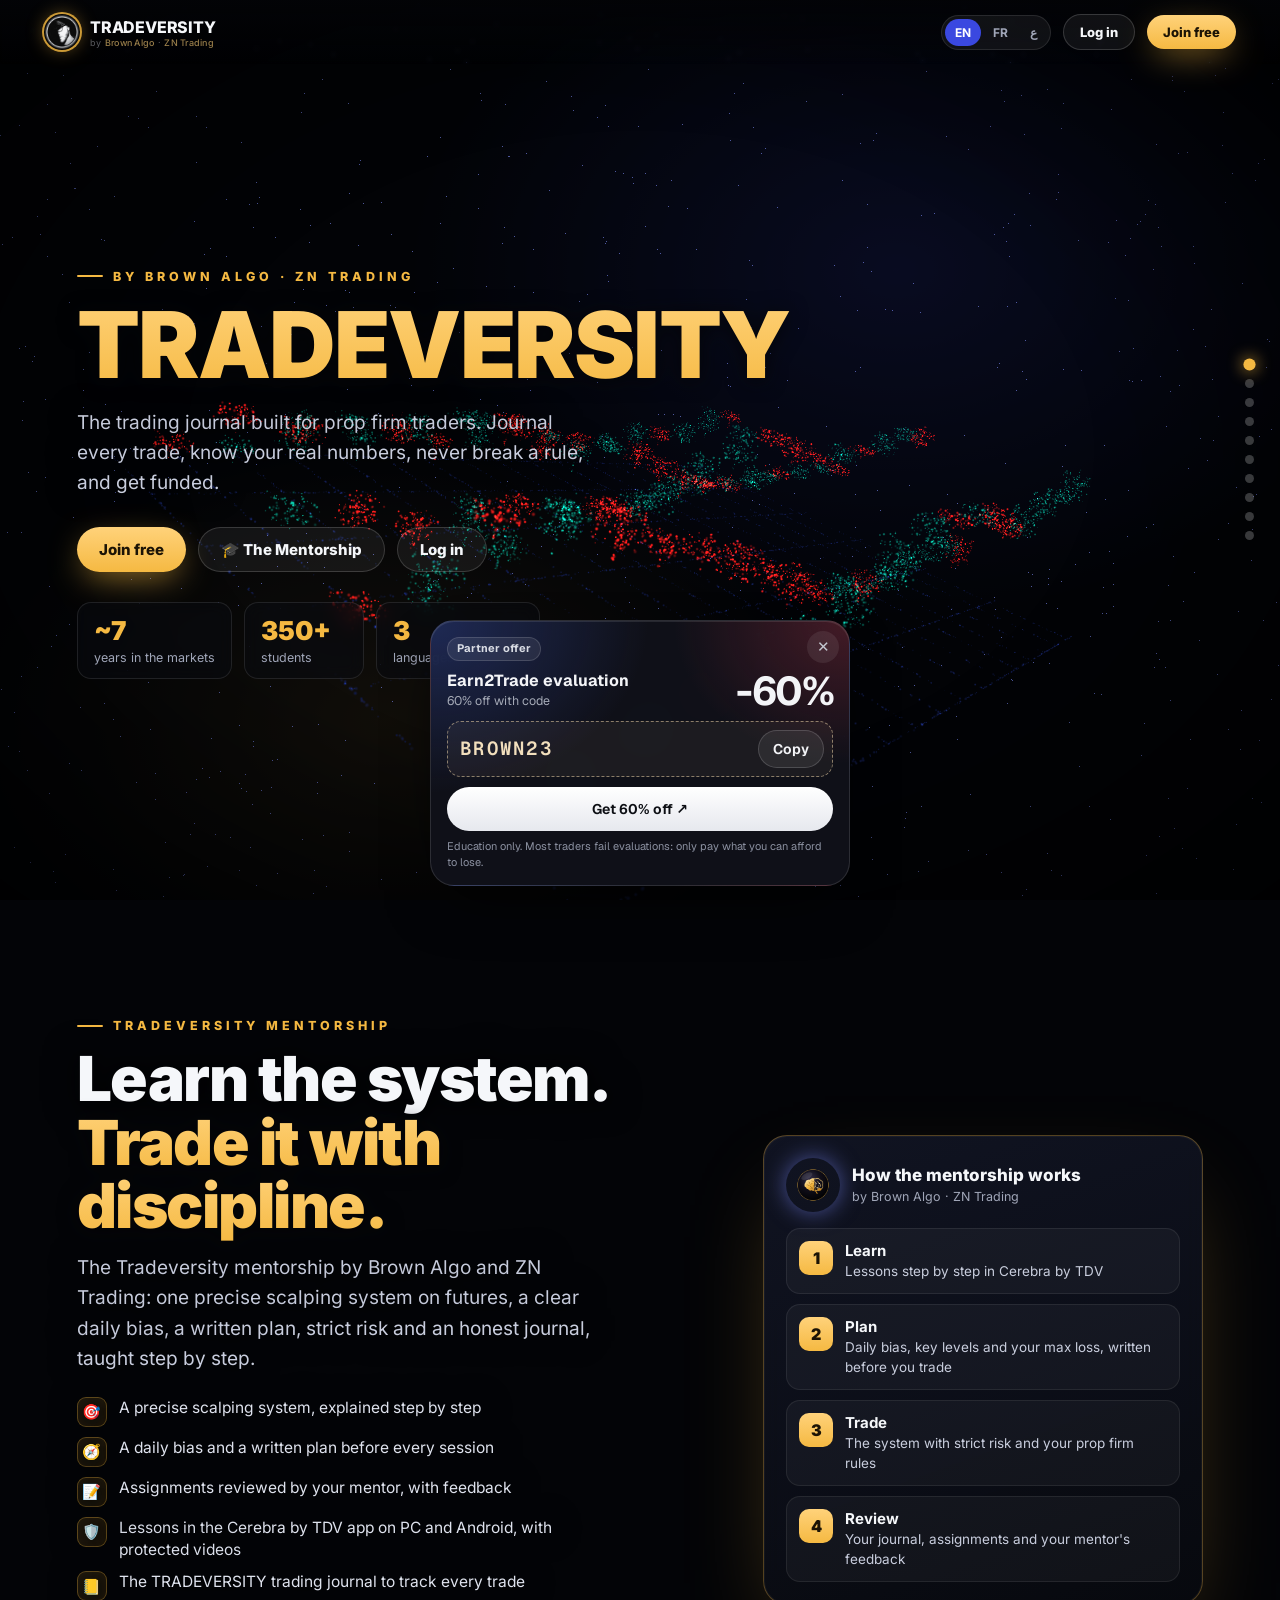
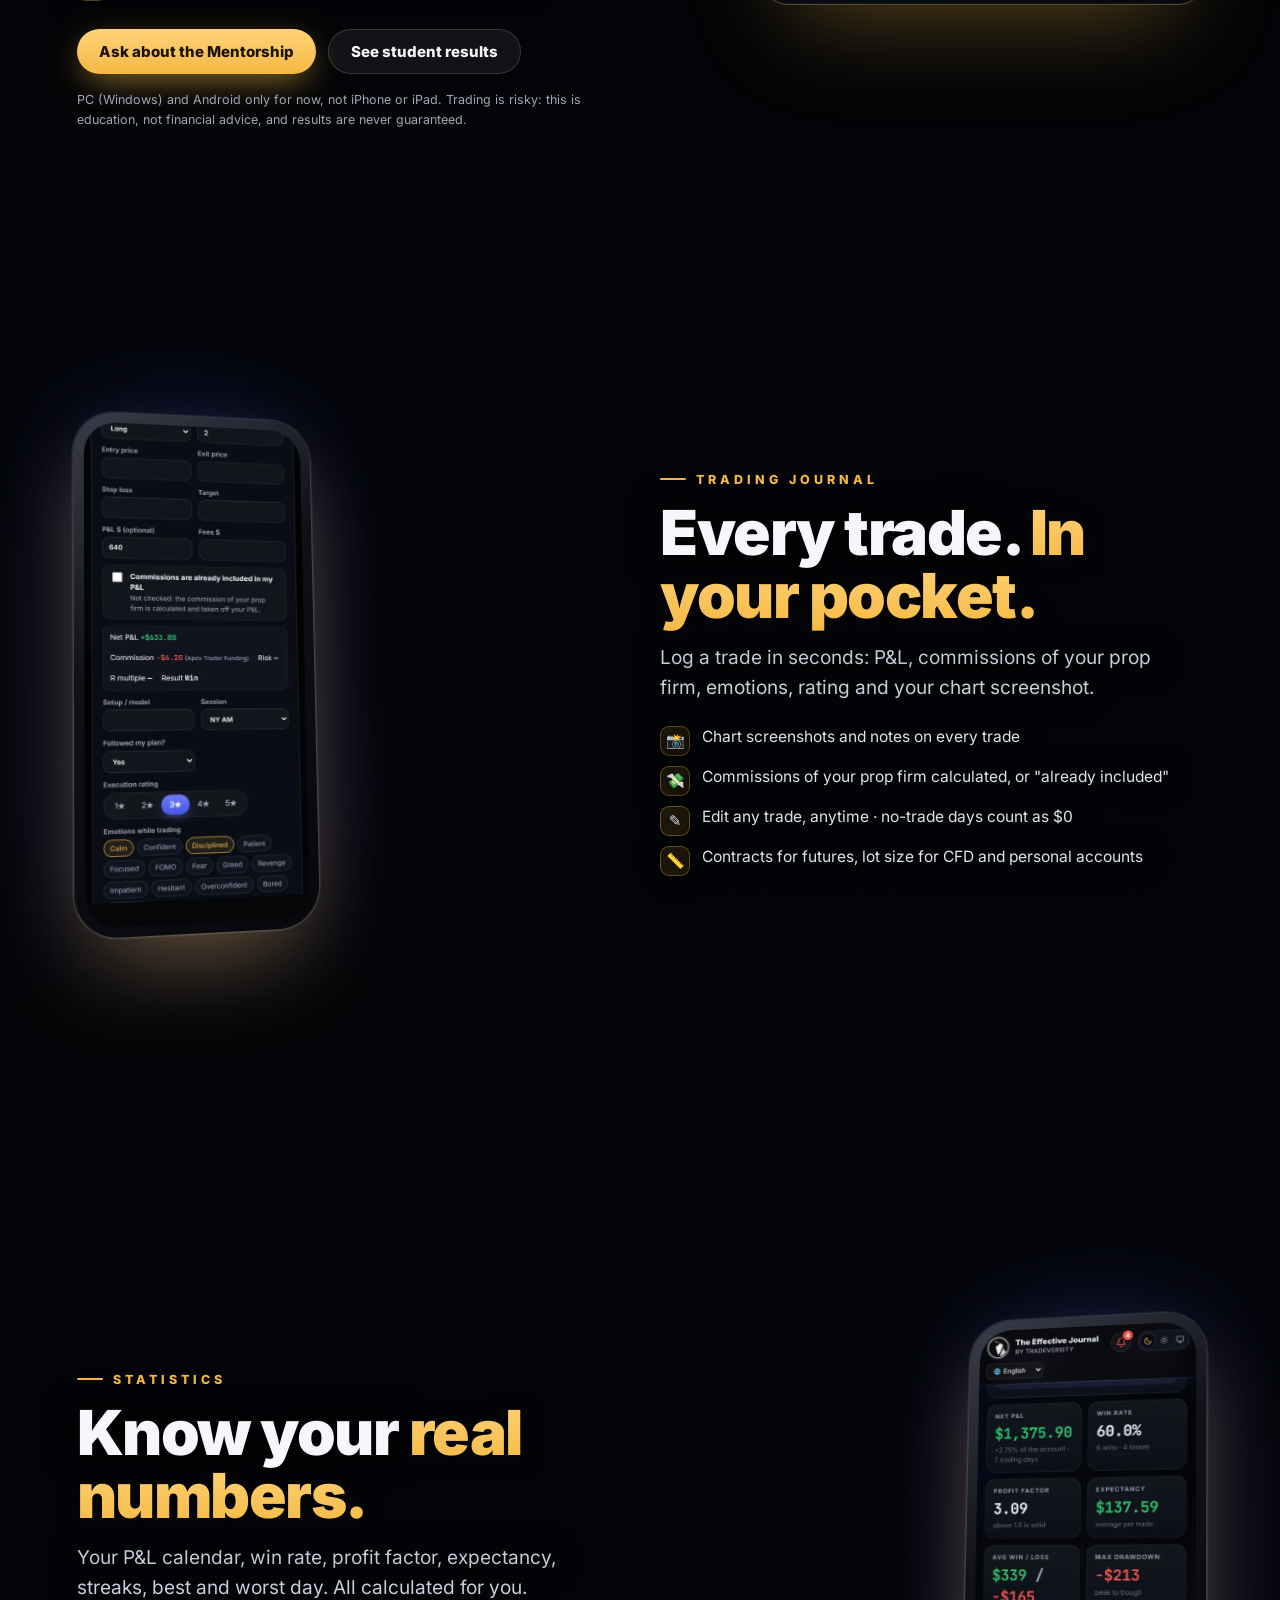
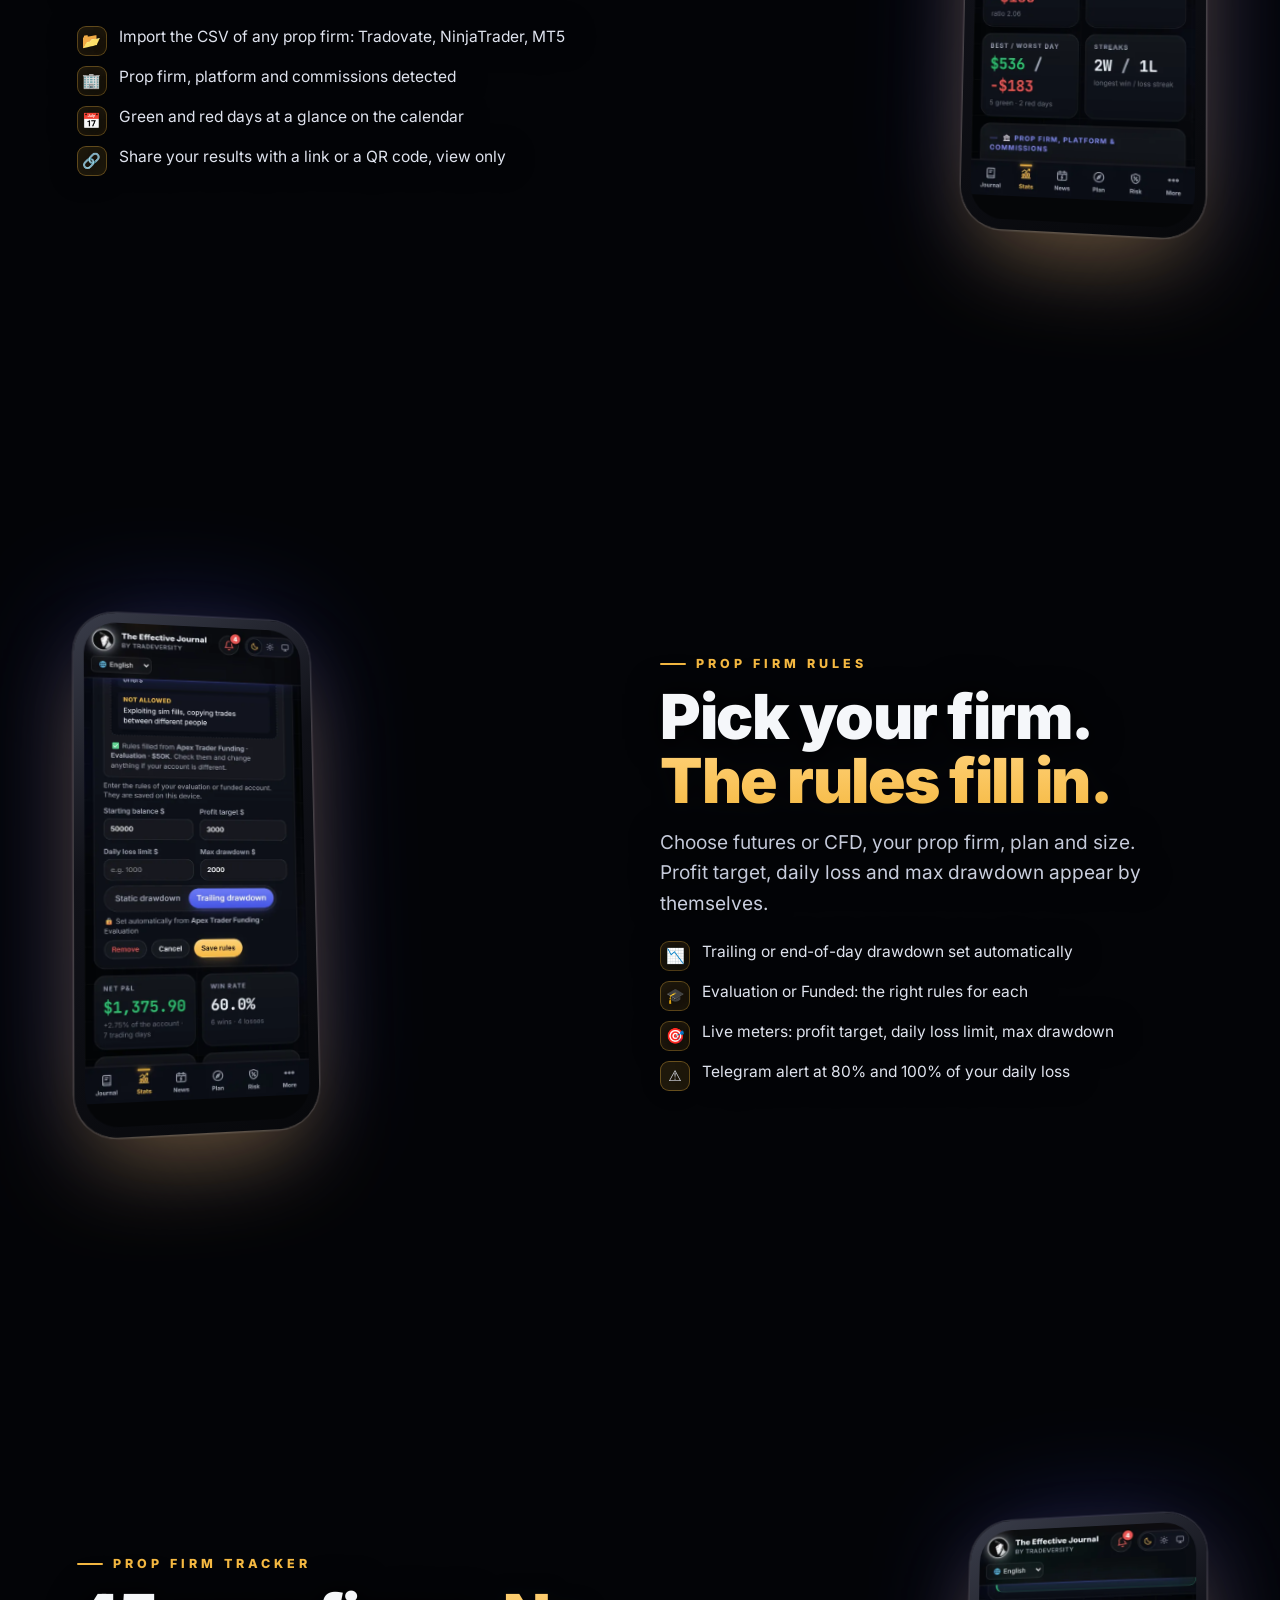
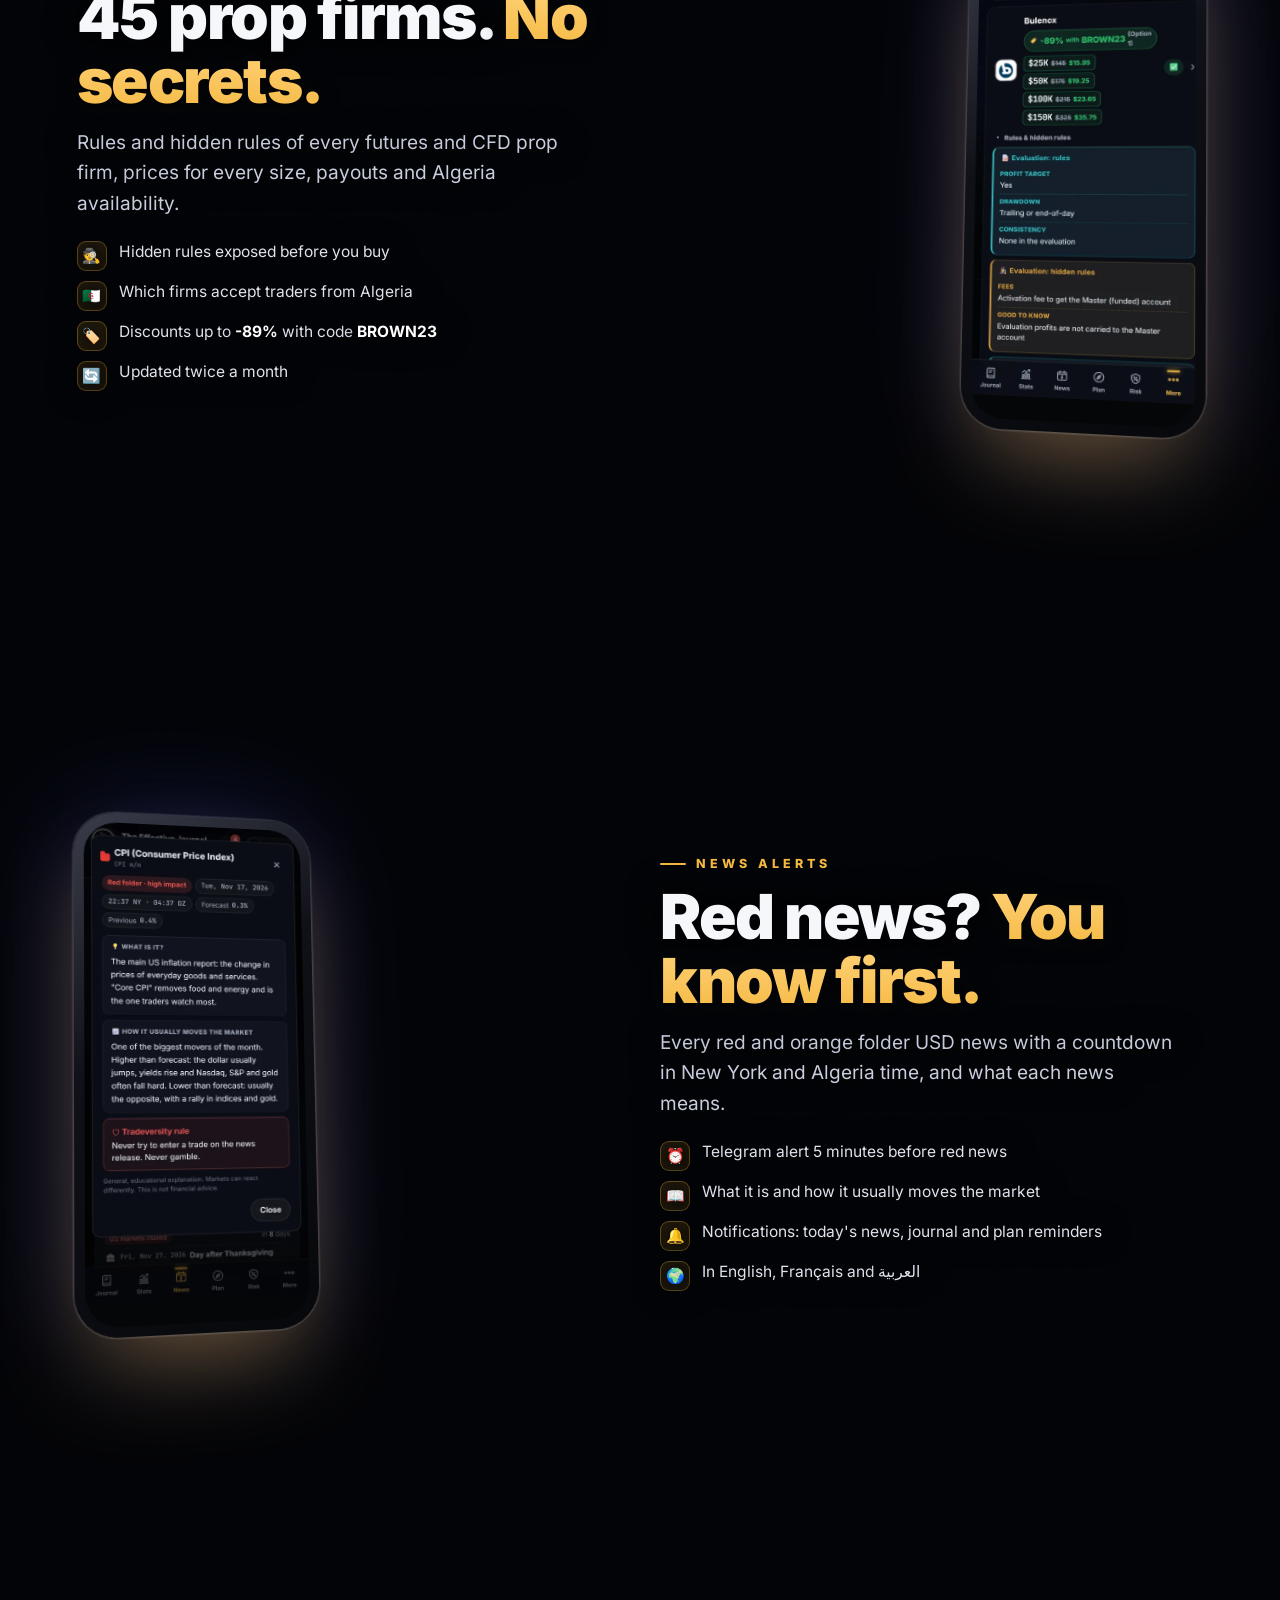
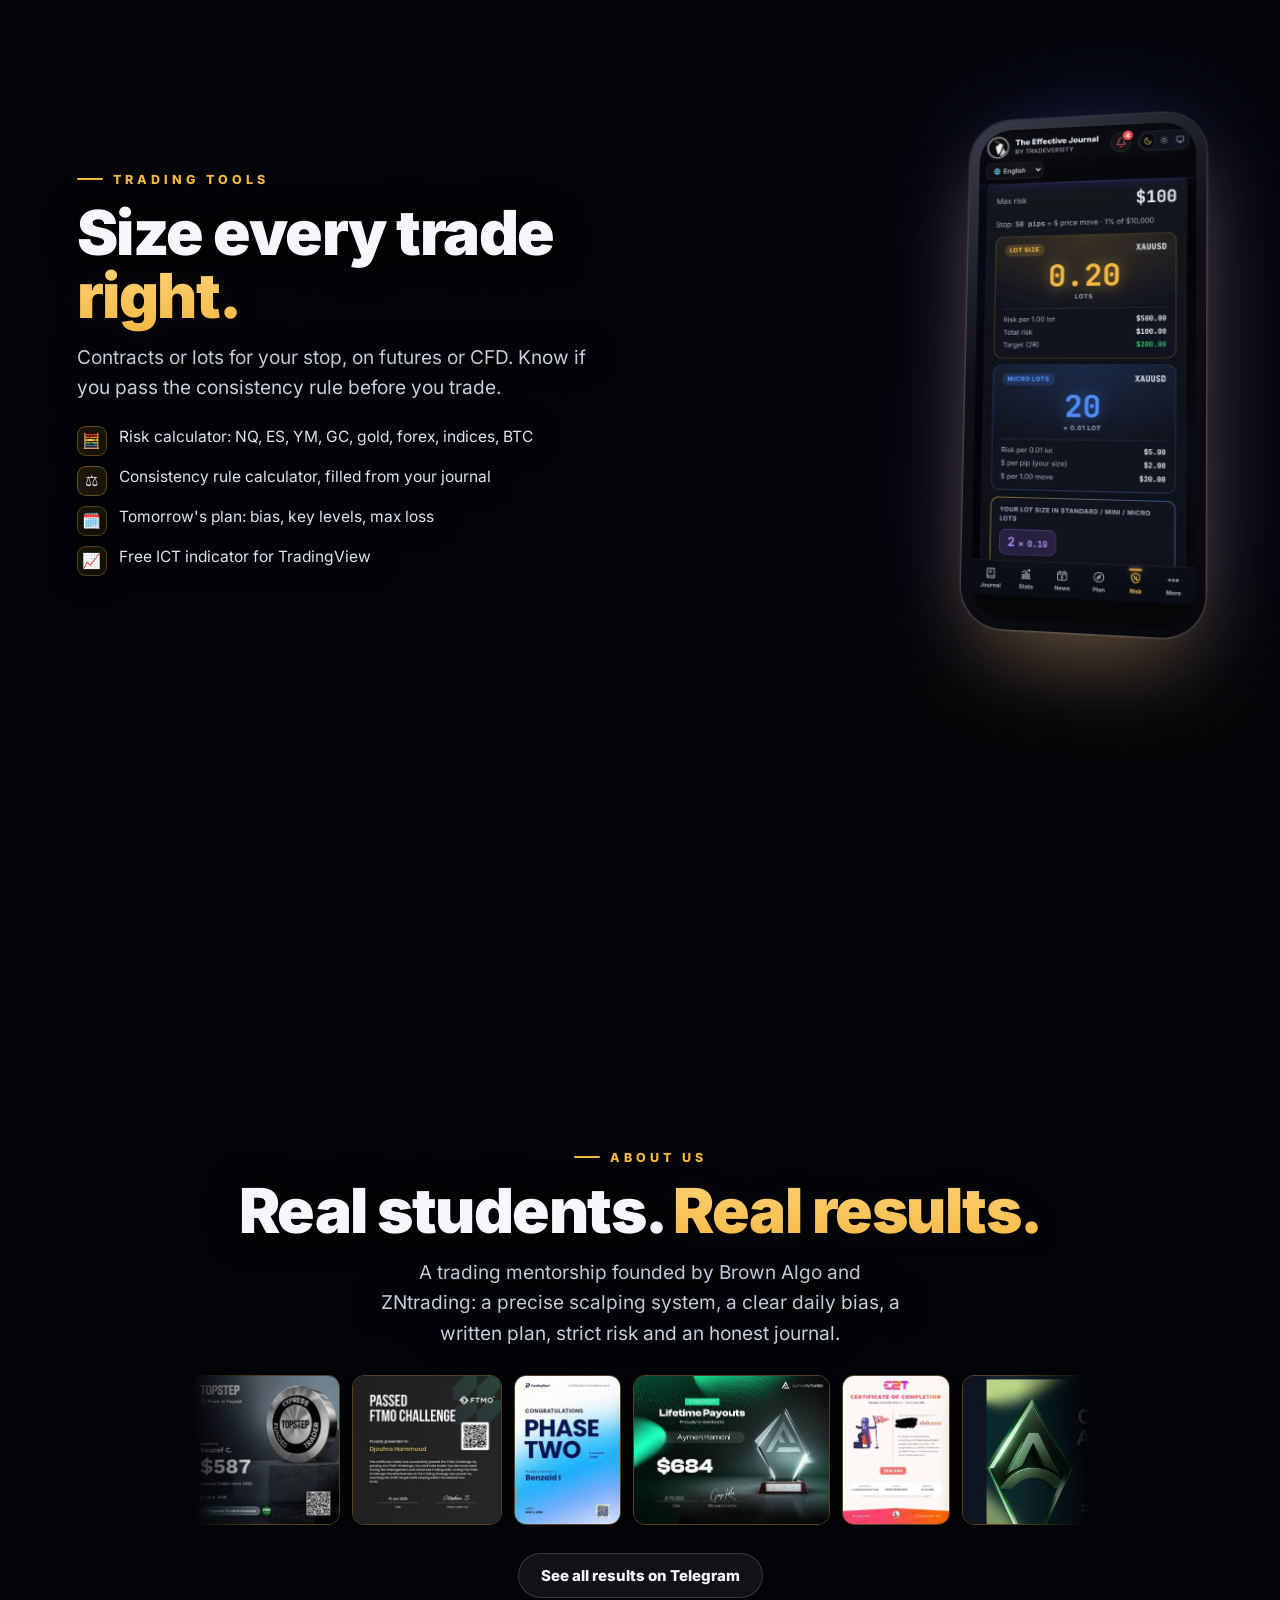
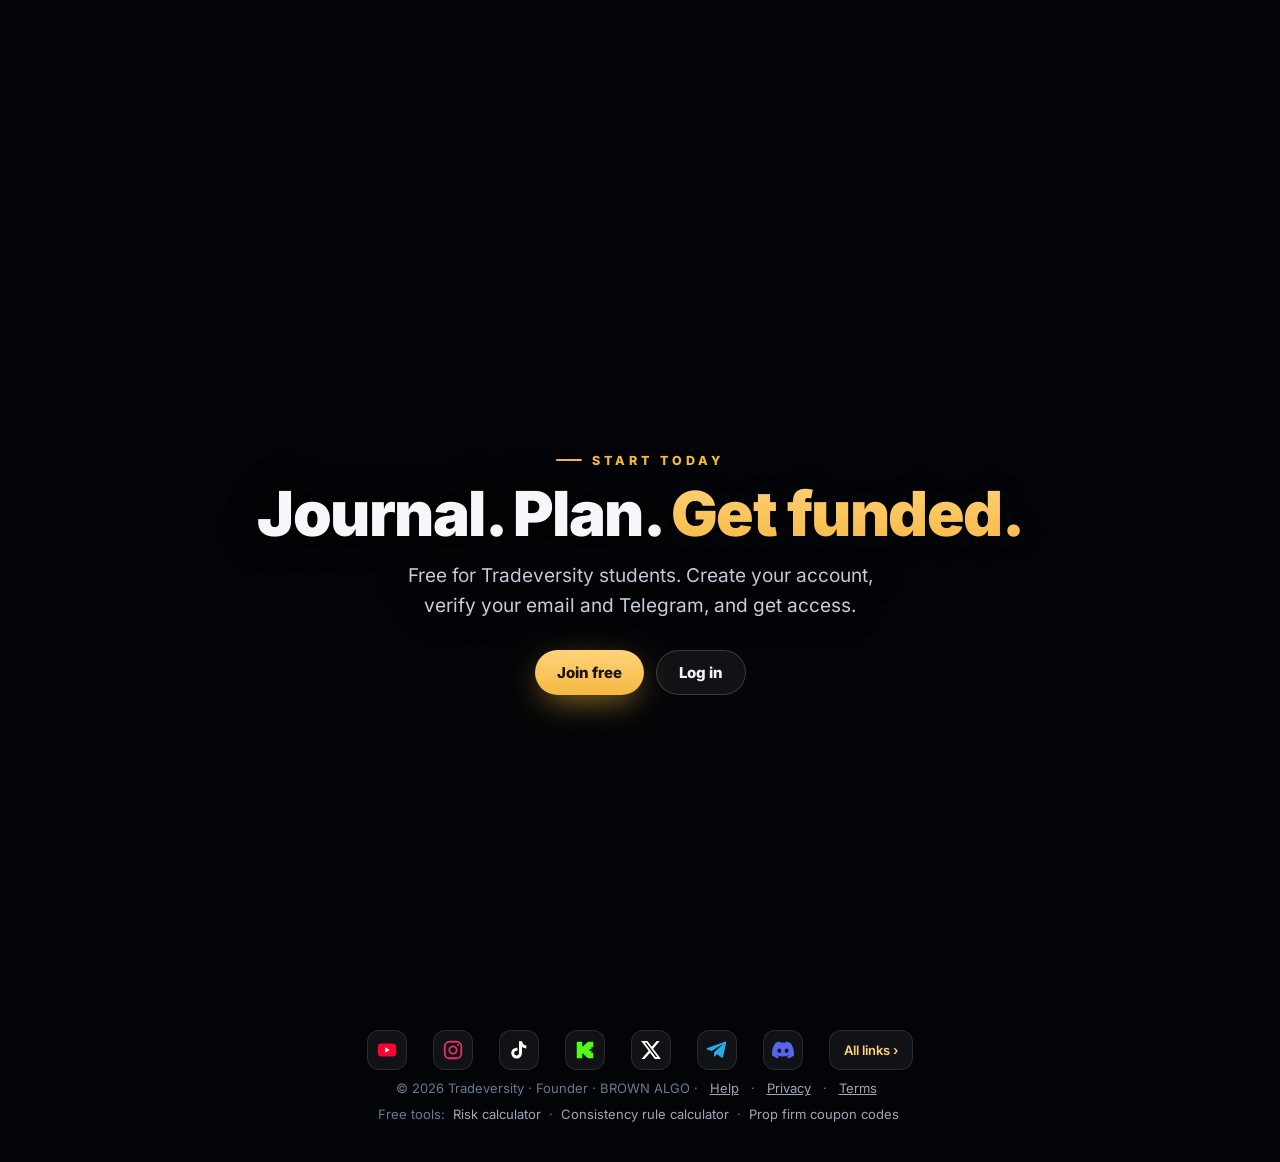
==== commit 8ae716aa: "Add X account @BrownTrade2 to every social list (app v2026-11-27d, links page, landing footer, struc" ====
--- a/index.html
+++ b/index.html
@@ -2267,7 +2267,7 @@
  addEventListener("error",function(e){if(e&&e.message)push(e.message,e.filename,e.lineno)});
  addEventListener("unhandledrejection",function(e){var r=e&&e.reason;push("Unhandled: "+(r&&(r.message||r)),r&&r.stack&&(String(r.stack).match(/https?:[^\s)]+?\.js/)||[])[0],0)});
  window.__errSend=send})();</script>
-<script src="i18n.js?v=2026-11-27c"></script>
+<script src="i18n.js?v=2026-11-27d"></script>
 <!-- the firm list stays here (trade costs use it); news explanations, the indicator video, the tour video, the Cerebra intro and
      the prop firm prices / codes / translations load only when a page needs them (see need() in the app script) -->
 <script src="propfirms.js"></script>
@@ -4169,7 +4169,7 @@
 /* 📨 admin: weekly summary ready to copy or share on Telegram */
 
 /* ============ UPDATE BANNER: version.json changes on every publish -> ask the user to refresh ============ */
-const APP_VER="2026-11-27c";window.APP_V=APP_VER;
+const APP_VER="2026-11-27d";window.APP_V=APP_VER;
 (function updWatch(){let shown=false;
   const show=()=>{if(shown||document.getElementById("updBar"))return;shown=true;const b=document.createElement("div");b.id="updBar";b.setAttribute("role","status");
     b.innerHTML=`<span class="ub-ico">🚀</span><span class="ub-txt"><b>${I18N.t("New update available")}</b><small>${I18N.t("Refresh to get the latest version.")}</small></span><button class="ub-go">${I18N.t("Refresh")}</button><button class="ub-x" aria-label="${I18N.t("Later")}">✕</button>`;
@@ -5185,7 +5185,9 @@
   {key:"discord",href:"https://discord.gg/4GmSAwuBZ",label:"Discord",
    icon:'<svg viewBox="0 0 24 24"><path fill="#5865F2" d="M20.317 4.37a19.791 19.791 0 0 0-4.885-1.515.074.074 0 0 0-.079.037c-.21.375-.444.864-.608 1.25a18.27 18.27 0 0 0-5.487 0 12.64 12.64 0 0 0-.617-1.25.077.077 0 0 0-.079-.037A19.736 19.736 0 0 0 3.677 4.37a.07.07 0 0 0-.032.027C.533 9.046-.32 13.58.099 18.057a.082.082 0 0 0 .031.057 19.9 19.9 0 0 0 5.993 3.03.078.078 0 0 0 .084-.028 14.09 14.09 0 0 0 1.226-1.994.076.076 0 0 0-.041-.106 13.107 13.107 0 0 1-1.872-.892.077.077 0 0 1-.008-.128 10.2 10.2 0 0 0 .372-.292.074.074 0 0 1 .077-.01c3.928 1.793 8.18 1.793 12.062 0a.074.074 0 0 1 .078.01c.12.098.246.198.373.292a.077.077 0 0 1-.006.127 12.299 12.299 0 0 1-1.873.892.077.077 0 0 0-.041.107c.36.698.772 1.362 1.225 1.993a.076.076 0 0 0 .084.028 19.839 19.839 0 0 0 6.002-3.03.077.077 0 0 0 .032-.054c.5-5.177-.838-9.674-3.549-13.66a.061.061 0 0 0-.031-.03zM8.02 15.33c-1.183 0-2.157-1.085-2.157-2.419 0-1.333.956-2.419 2.157-2.419 1.21 0 2.176 1.096 2.157 2.42 0 1.333-.956 2.418-2.157 2.418zm7.975 0c-1.183 0-2.157-1.085-2.157-2.419 0-1.333.955-2.419 2.157-2.419 1.21 0 2.176 1.096 2.157 2.42 0 1.333-.946 2.418-2.157 2.418z"/></svg>'},
   {key:"kick",href:"https://kick.com/brown_algo_trader",label:"Kick",
-   icon:'<svg viewBox="0 0 24 24"><path fill="#53fc18" d="M3 3h6v5h2V6h2V4h2V3h6v6h-2v2h-2v2h2v2h2v6h-6v-1h-2v-2h-2v-2H9v5H3z"/></svg>'}
+   icon:'<svg viewBox="0 0 24 24"><path fill="#53fc18" d="M3 3h6v5h2V6h2V4h2V3h6v6h-2v2h-2v2h2v2h2v6h-6v-1h-2v-2h-2v-2H9v5H3z"/></svg>'},
+  {key:"x",href:"https://x.com/BrownTrade2",label:"X",
+   icon:'<svg viewBox="0 0 24 24"><path fill="currentColor" d="M18.244 2.25h3.308l-7.227 8.26 8.502 11.24H16.17l-5.214-6.817L4.99 21.75H1.68l7.73-8.835L1.254 2.25H8.08l4.713 6.231zm-1.161 17.52h1.833L7.084 4.126H5.117z"/></svg>'}
 ];
 function socialHTML(keys){return SOCIAL.filter(s=>!keys||keys.includes(s.key)).map(s=>`<a class="tg-link ${s.cls||""}" data-k="${s.key}" href="${s.href}" target="_blank" rel="noopener" title="${s.label}" aria-label="${s.label}">${s.icon}<span>${s.label}</span></a>`).join("")}
 $("#socTop").innerHTML=socialHTML();$("#socBottom").innerHTML=socialHTML();
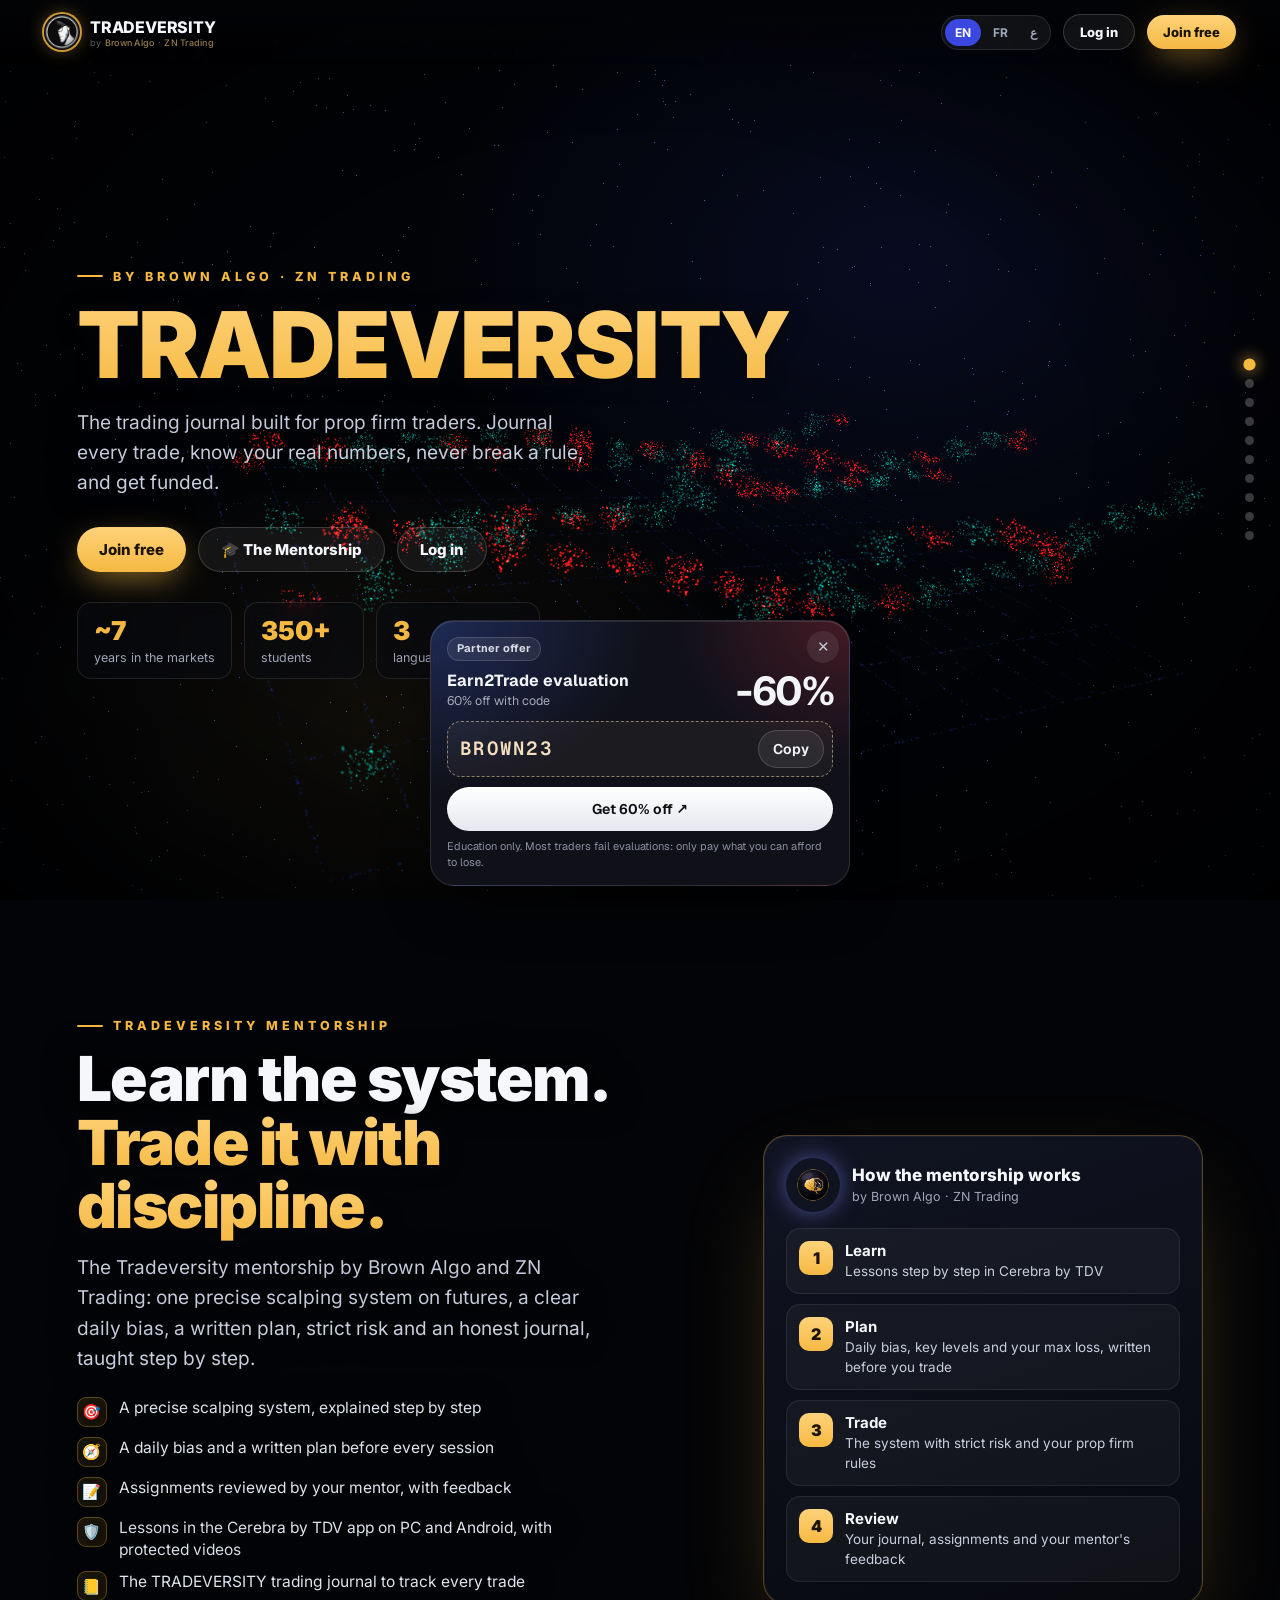
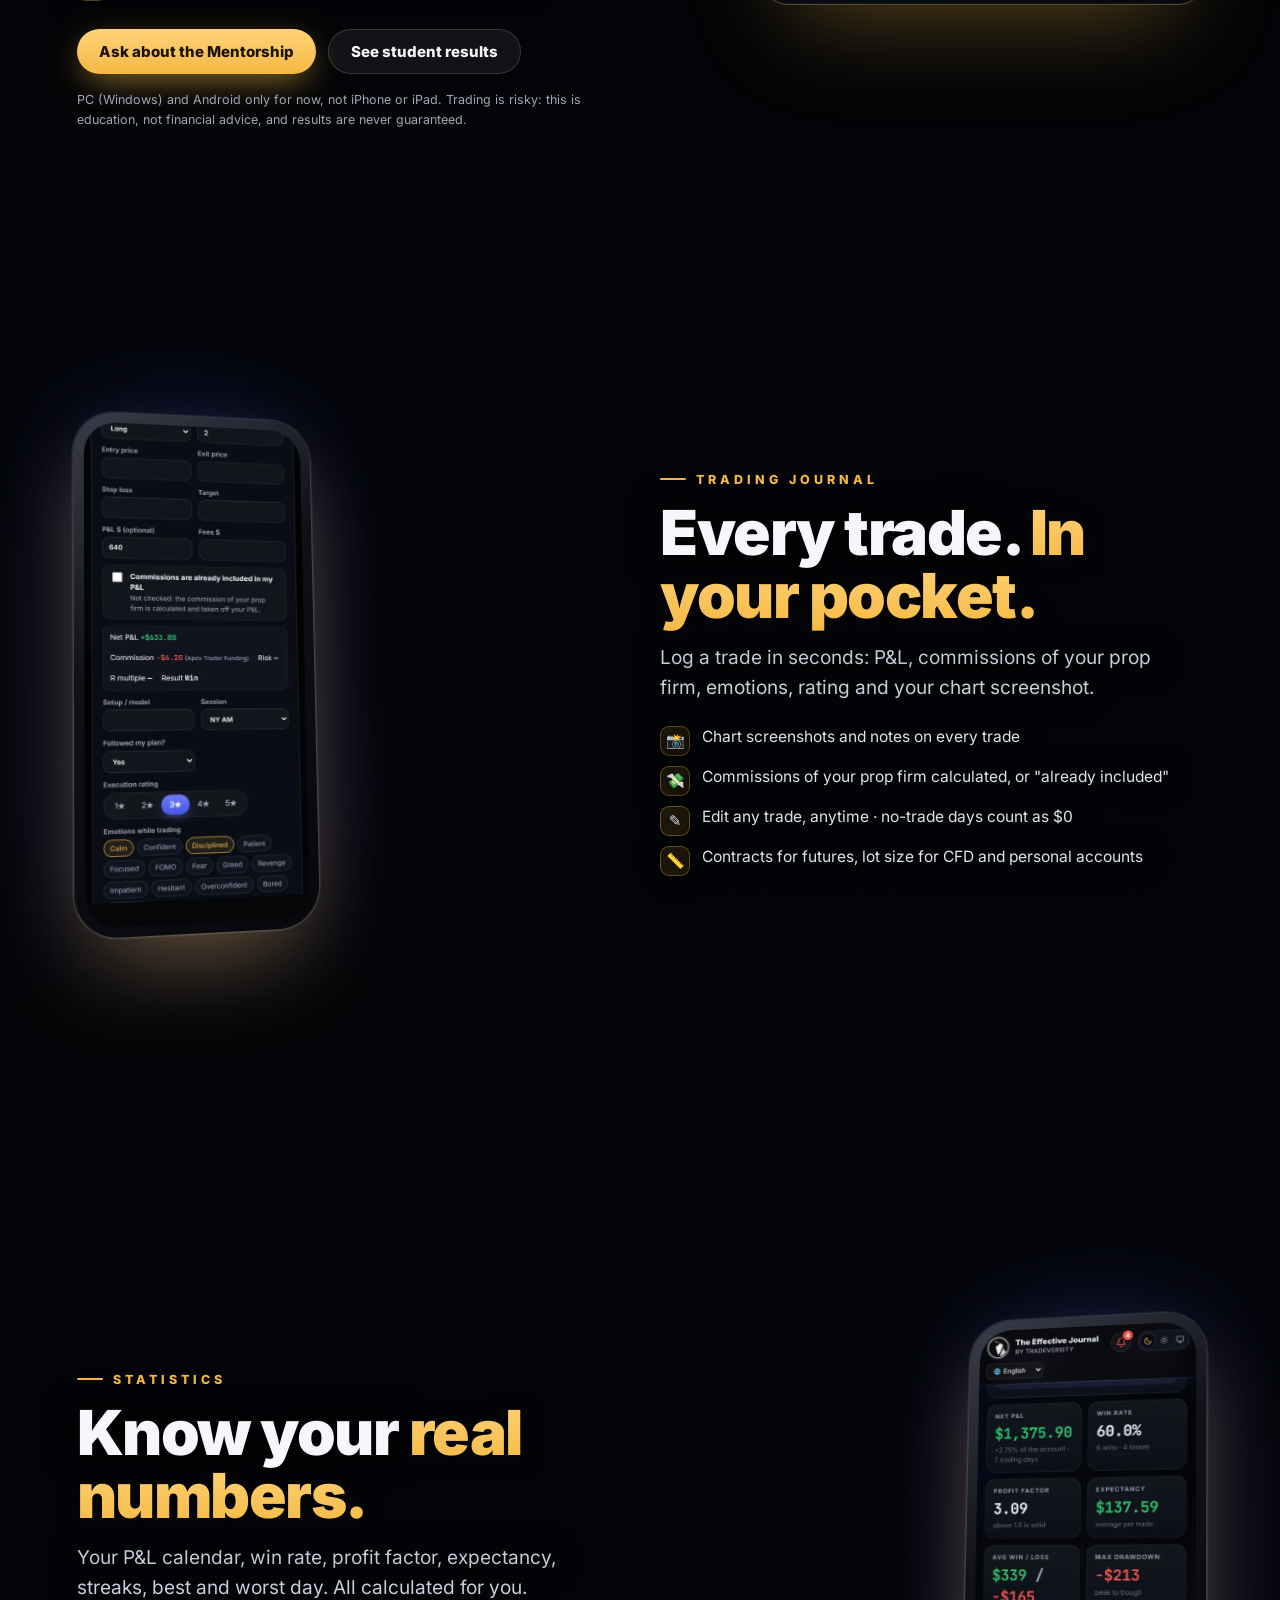
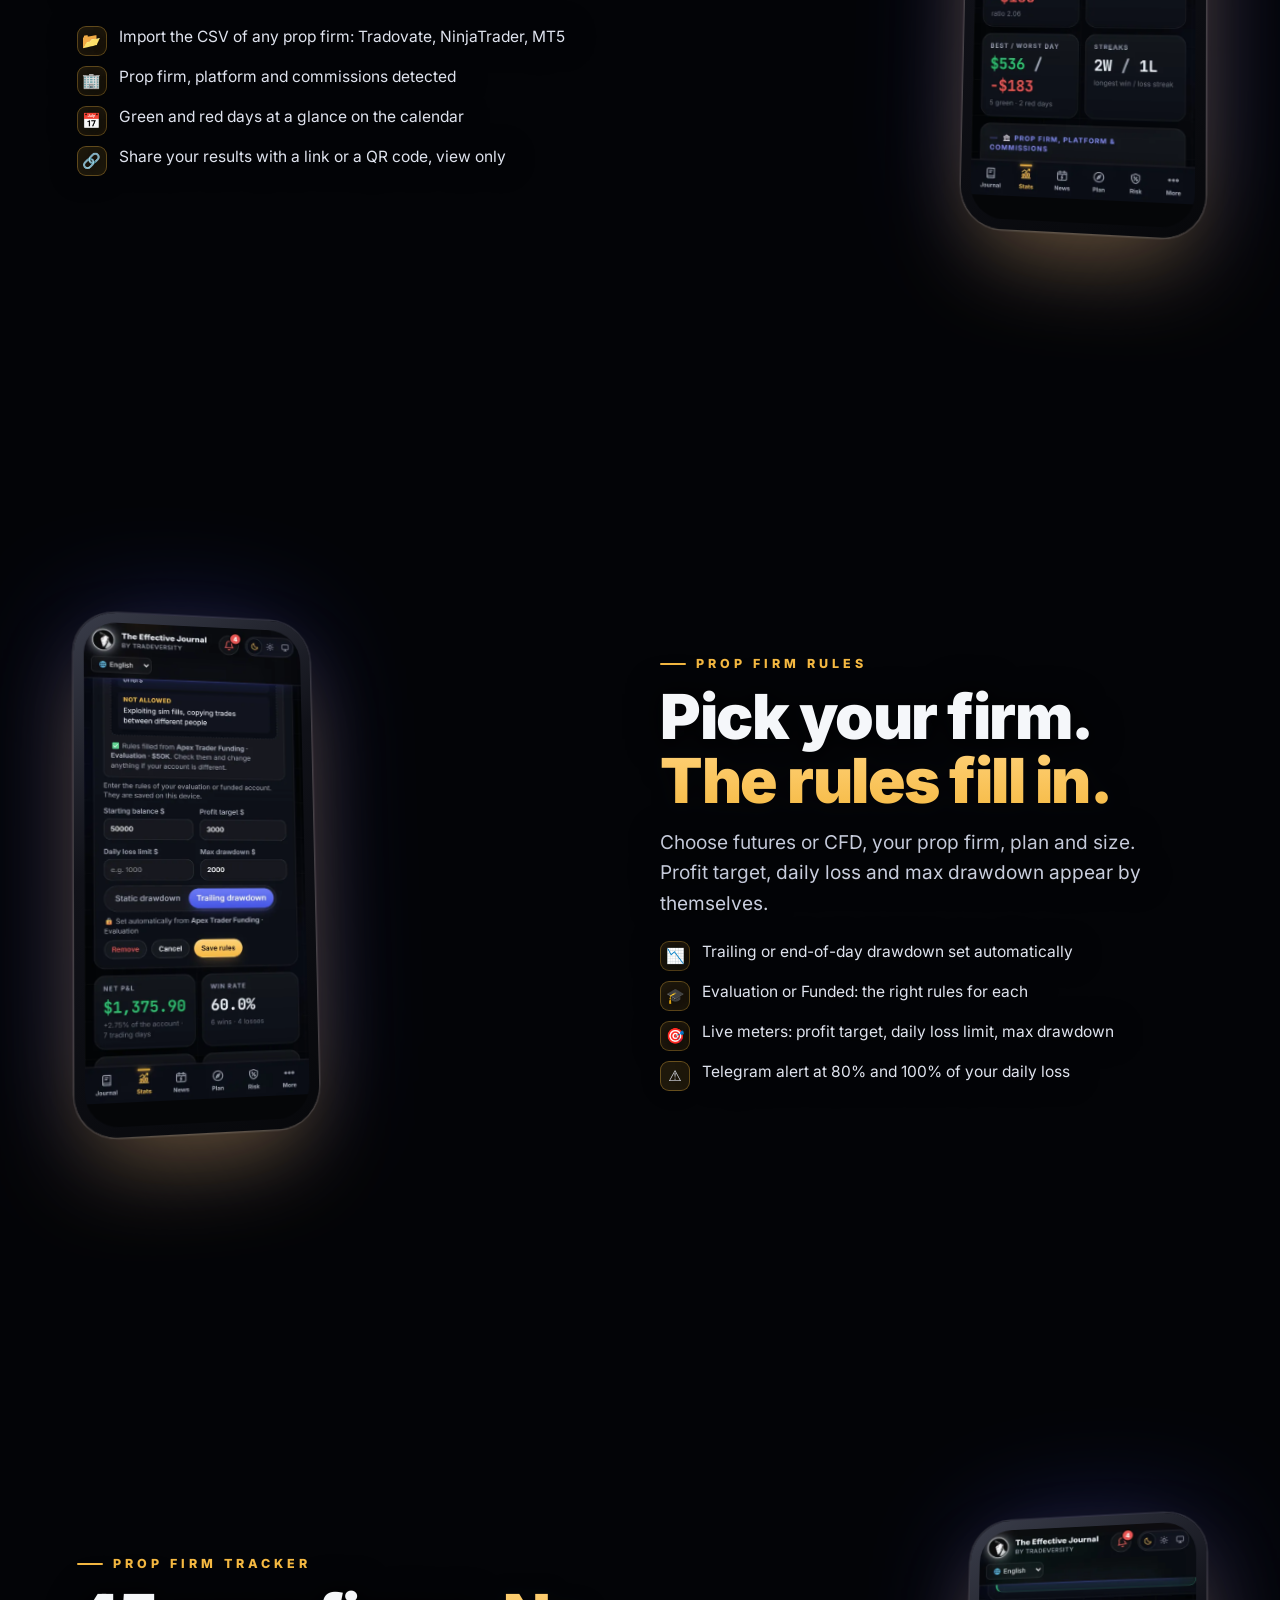
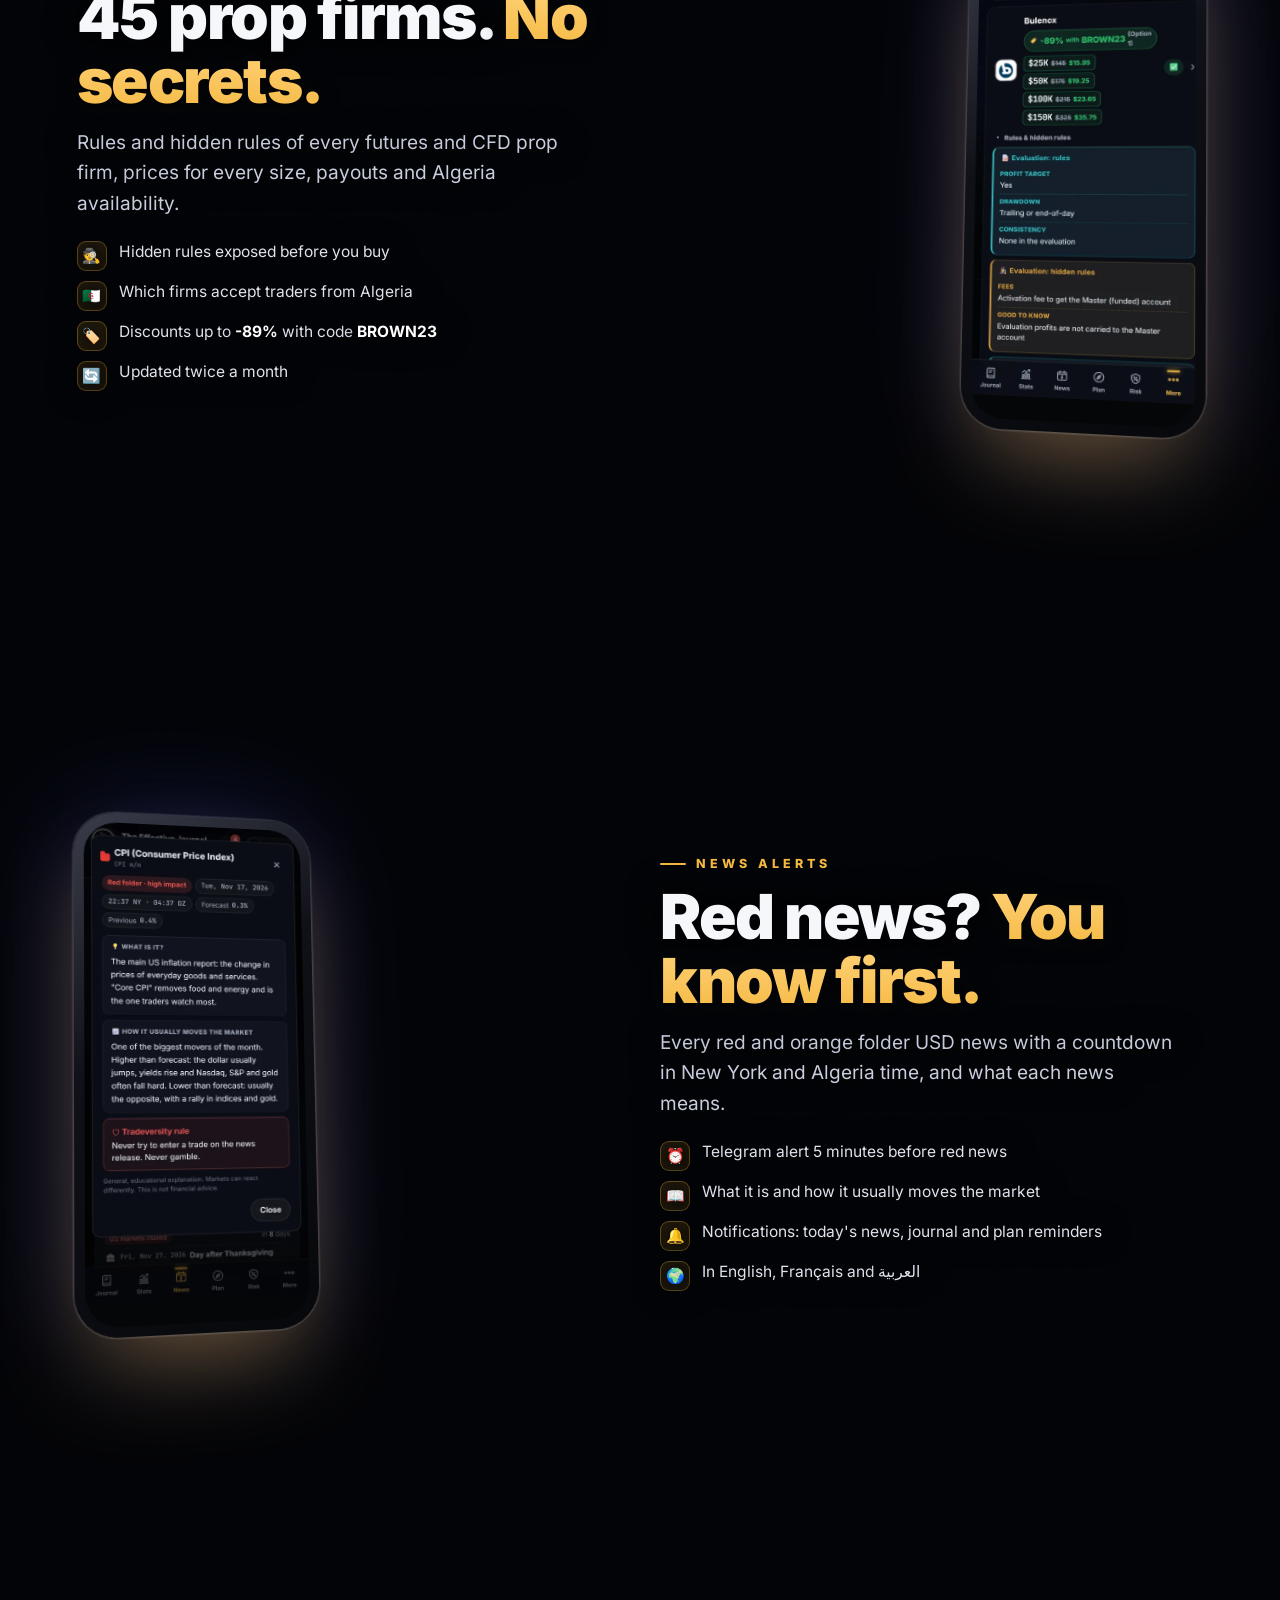
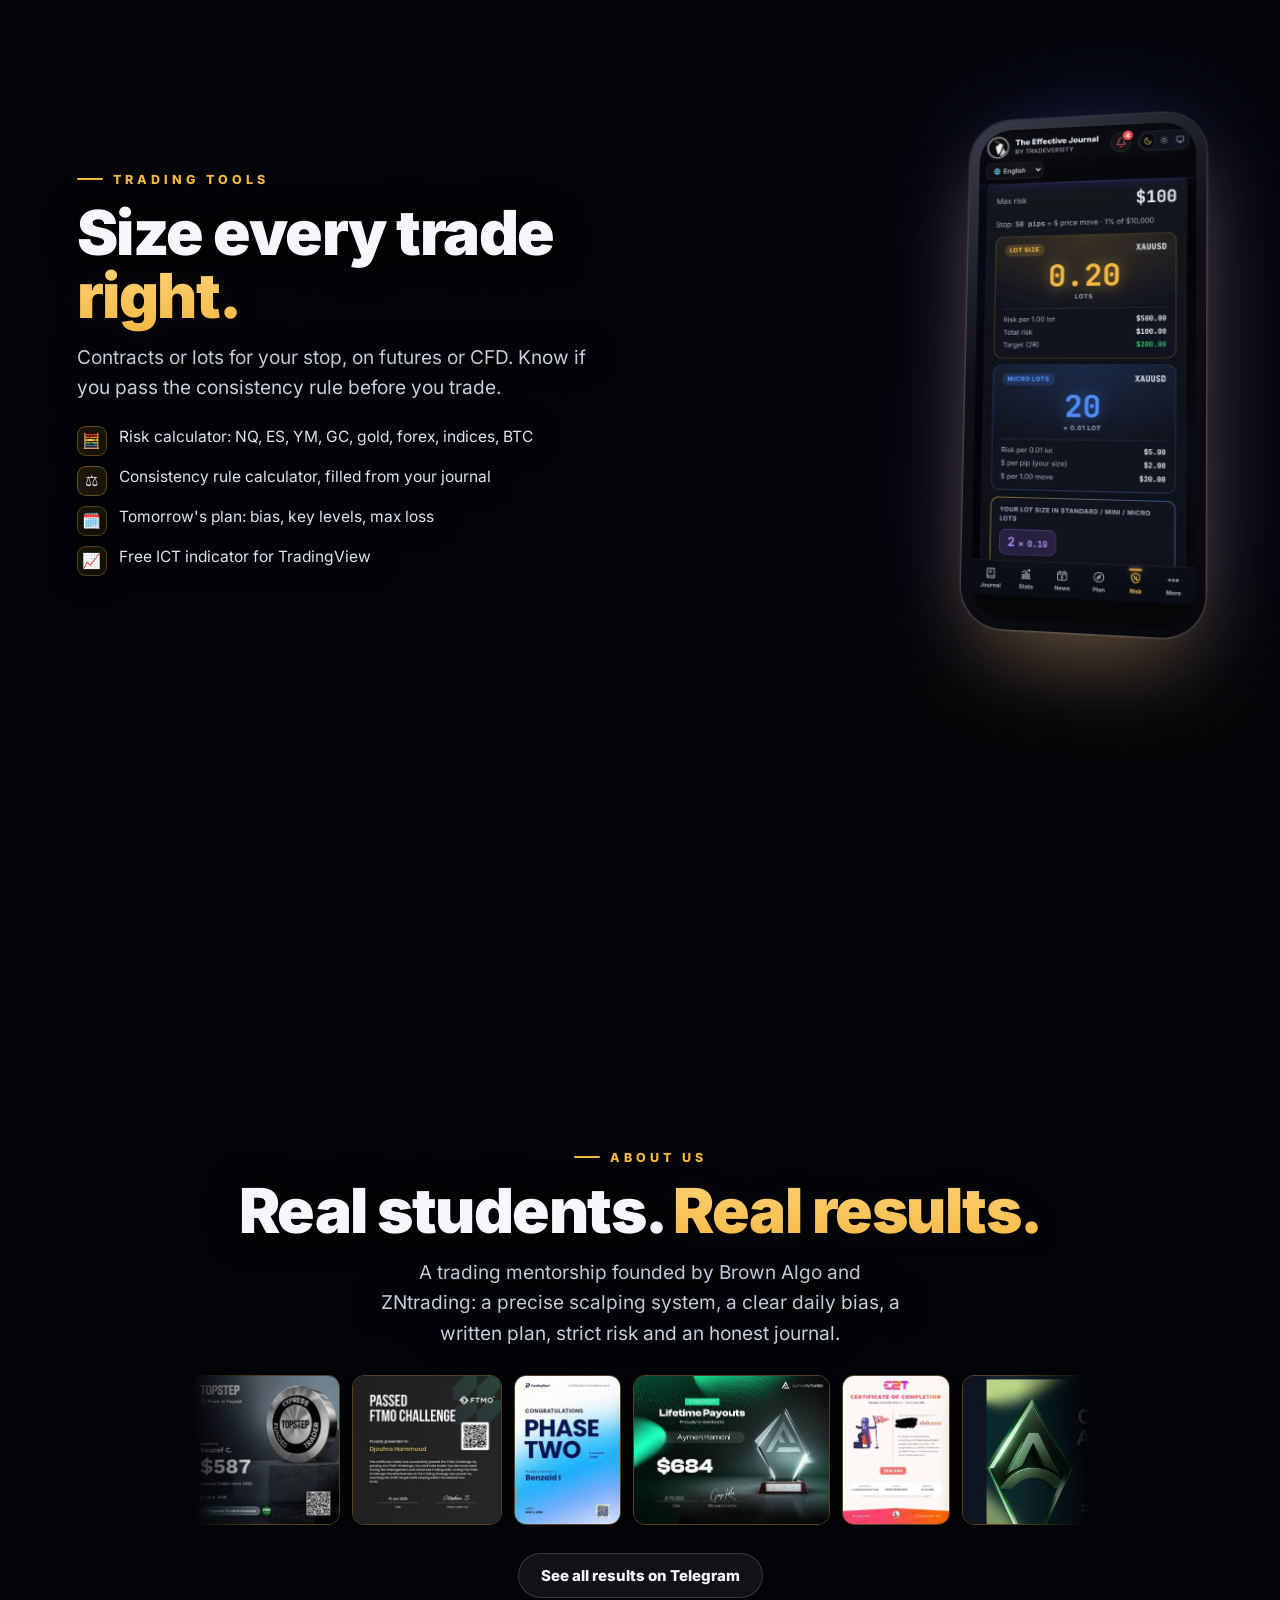
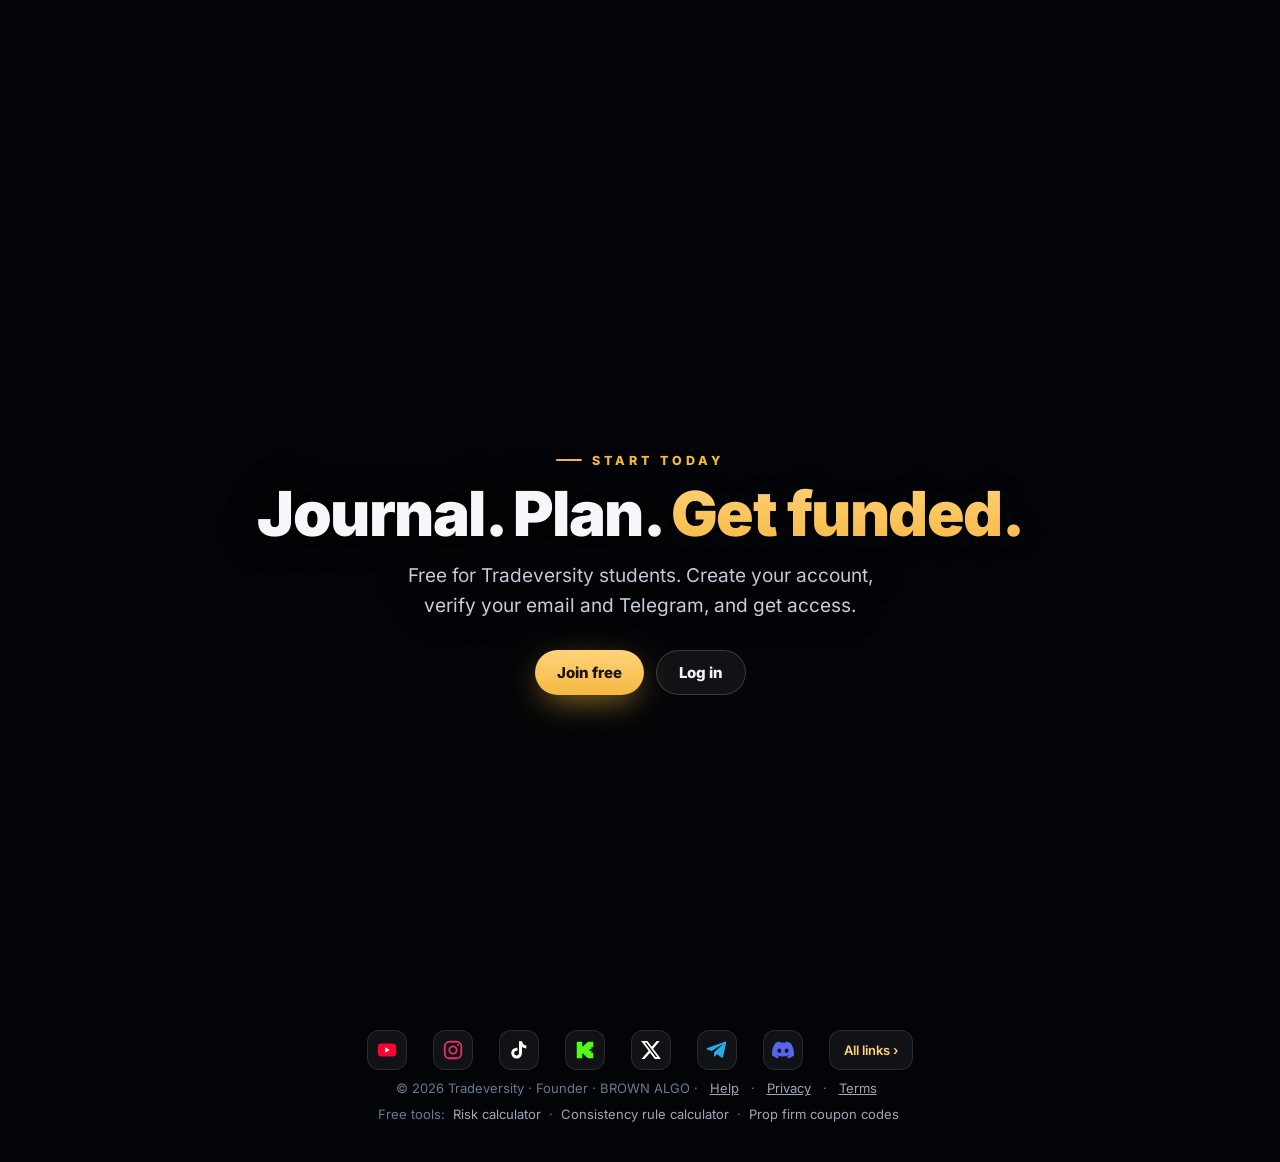
==== commit 47ea2891: "Password reset page (reset-password.html) + reset emails point to it (app v2026-11-27e) New page: ch" ====
--- a/index.html
+++ b/index.html
@@ -8,6 +8,7 @@
 <script>
 /* 3D welcome page first for logged-out visitors on the bare address. Never for: logged-in users (saved session),
    links with ?params or #hash (share, demo, auth=..., email confirm / password reset), or the installed app. */
+(function(){try{if(/(^|[#&])type=recovery(&|$)/.test(location.hash)){location.replace("reset-password.html"+location.hash);return}}catch(e){}})();
 (function(){try{if(location.search||location.hash)return;if(matchMedia("(display-mode: standalone)").matches||navigator.standalone)return;
   for(let i=0;i<localStorage.length;i++){const k=localStorage.key(i)||"";if(k.startsWith("sb-")&&k.includes("auth-token"))return}
   location.replace("welcome.html")}catch(e){}})();
@@ -2267,7 +2268,7 @@
  addEventListener("error",function(e){if(e&&e.message)push(e.message,e.filename,e.lineno)});
  addEventListener("unhandledrejection",function(e){var r=e&&e.reason;push("Unhandled: "+(r&&(r.message||r)),r&&r.stack&&(String(r.stack).match(/https?:[^\s)]+?\.js/)||[])[0],0)});
  window.__errSend=send})();</script>
-<script src="i18n.js?v=2026-11-27d"></script>
+<script src="i18n.js?v=2026-11-27e"></script>
 <!-- the firm list stays here (trade costs use it); news explanations, the indicator video, the tour video, the Cerebra intro and
      the prop firm prices / codes / translations load only when a page needs them (see need() in the app script) -->
 <script src="propfirms.js"></script>
@@ -2473,7 +2474,7 @@
   async createShare(o){const{data,error}=await this.sb.from("shares").insert(o).select().single();if(error)throw error;return data},
   async revokeShare(token){const{error}=await this.sb.from("shares").update({revoked:true}).eq("token",token);if(error)throw error},
   async getShare(t){const{data,error}=await this.sb.rpc("get_share",{t});if(error)throw error;return data},
-  async resetPassword(email){const captchaToken=await Captcha.token();const{error}=await this.sb.auth.resetPasswordForEmail(email,{redirectTo:location.origin+location.pathname,captchaToken});if(error)throw error}
+  async resetPassword(email){const captchaToken=await Captcha.token();const{error}=await this.sb.auth.resetPasswordForEmail(email,{redirectTo:new URL("reset-password.html",location.href).href,captchaToken});if(error)throw error}
 };
 
 let API=Cloud;
@@ -2563,8 +2564,8 @@
 $("#otpResend").onclick=async e=>{e.preventDefault();if(Date.now()<_otpCool)return;$("#authMsg").textContent=I18N.t("Sending a new code…");
   try{await API.resendCode(_otpMail);otpCooldown();$("#authMsg").innerHTML=`<span class="ok">${esc(I18N.t("New code sent. Check your email."))}</span>`}catch(err){$("#authMsg").innerHTML=authErr(err)}};
 $("#otpBack").onclick=e=>{e.preventDefault();hideOtp();$("#tabSignup").click()};
-$("#forgot").onclick=async e=>{e.preventDefault();const em=$("#loginForm [name=email]").value.trim();if(!em){$("#authMsg").textContent="Type your email above first.";return}
-  try{await API.resetPassword(em);$("#authMsg").innerHTML='<span class="ok">Reset link sent — check your email.</span>'}catch(err){$("#authMsg").innerHTML=authErr(err)}};
+$("#forgot").onclick=async e=>{e.preventDefault();const em=$("#loginForm [name=email]").value.trim();if(!em){$("#authMsg").textContent=I18N.t("Type your email above first.");return}
+  try{await API.resetPassword(em);$("#authMsg").innerHTML='<span class="ok">'+esc(I18N.t("Reset link sent. Check your email (and Spam): the link works for 1 hour."))+'</span>'}catch(err){$("#authMsg").innerHTML=authErr(err)}};
 $("#logout").onclick=async()=>{await API.signOut();S.me=null;S.subject=null;try{history.replaceState(null,"",location.pathname)}catch(e){}showAuth()};
 function openNewPassword(){openModal(`<div class="mhead"><h2>Set a new password</h2></div><form id="npf" class="grid"><input class="i" type="password" minlength="8" name="p" placeholder="New password" required><button class="btn pri">Save password</button></form>`);
   $("#npf").onsubmit=async e=>{e.preventDefault();const{error}=await Cloud.sb.auth.updateUser({password:new FormData(e.target).get("p")});if(error)toast(error.message);else{toast("Password updated");closeModal()}}}
@@ -4169,7 +4170,7 @@
 /* 📨 admin: weekly summary ready to copy or share on Telegram */
 
 /* ============ UPDATE BANNER: version.json changes on every publish -> ask the user to refresh ============ */
-const APP_VER="2026-11-27d";window.APP_V=APP_VER;
+const APP_VER="2026-11-27e";window.APP_V=APP_VER;
 (function updWatch(){let shown=false;
   const show=()=>{if(shown||document.getElementById("updBar"))return;shown=true;const b=document.createElement("div");b.id="updBar";b.setAttribute("role","status");
     b.innerHTML=`<span class="ub-ico">🚀</span><span class="ub-txt"><b>${I18N.t("New update available")}</b><small>${I18N.t("Refresh to get the latest version.")}</small></span><button class="ub-go">${I18N.t("Refresh")}</button><button class="ub-x" aria-label="${I18N.t("Later")}">✕</button>`;
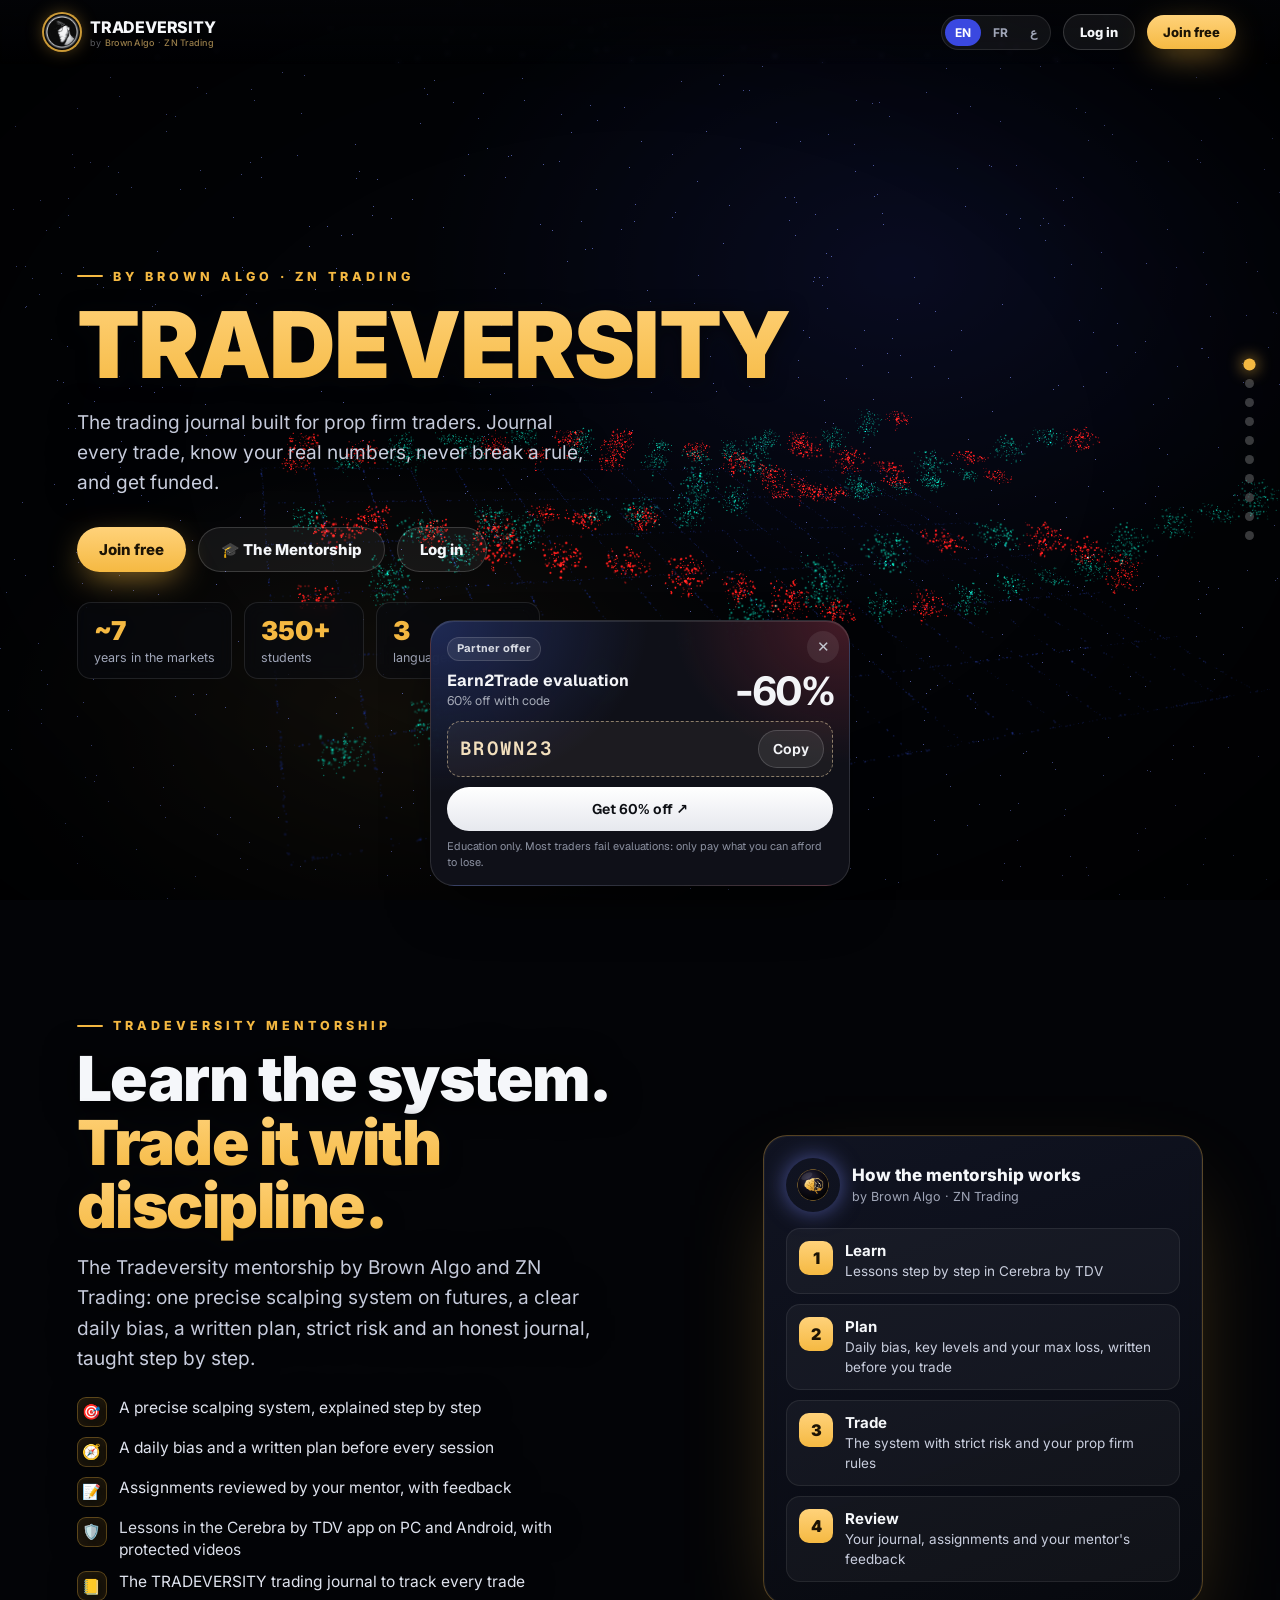
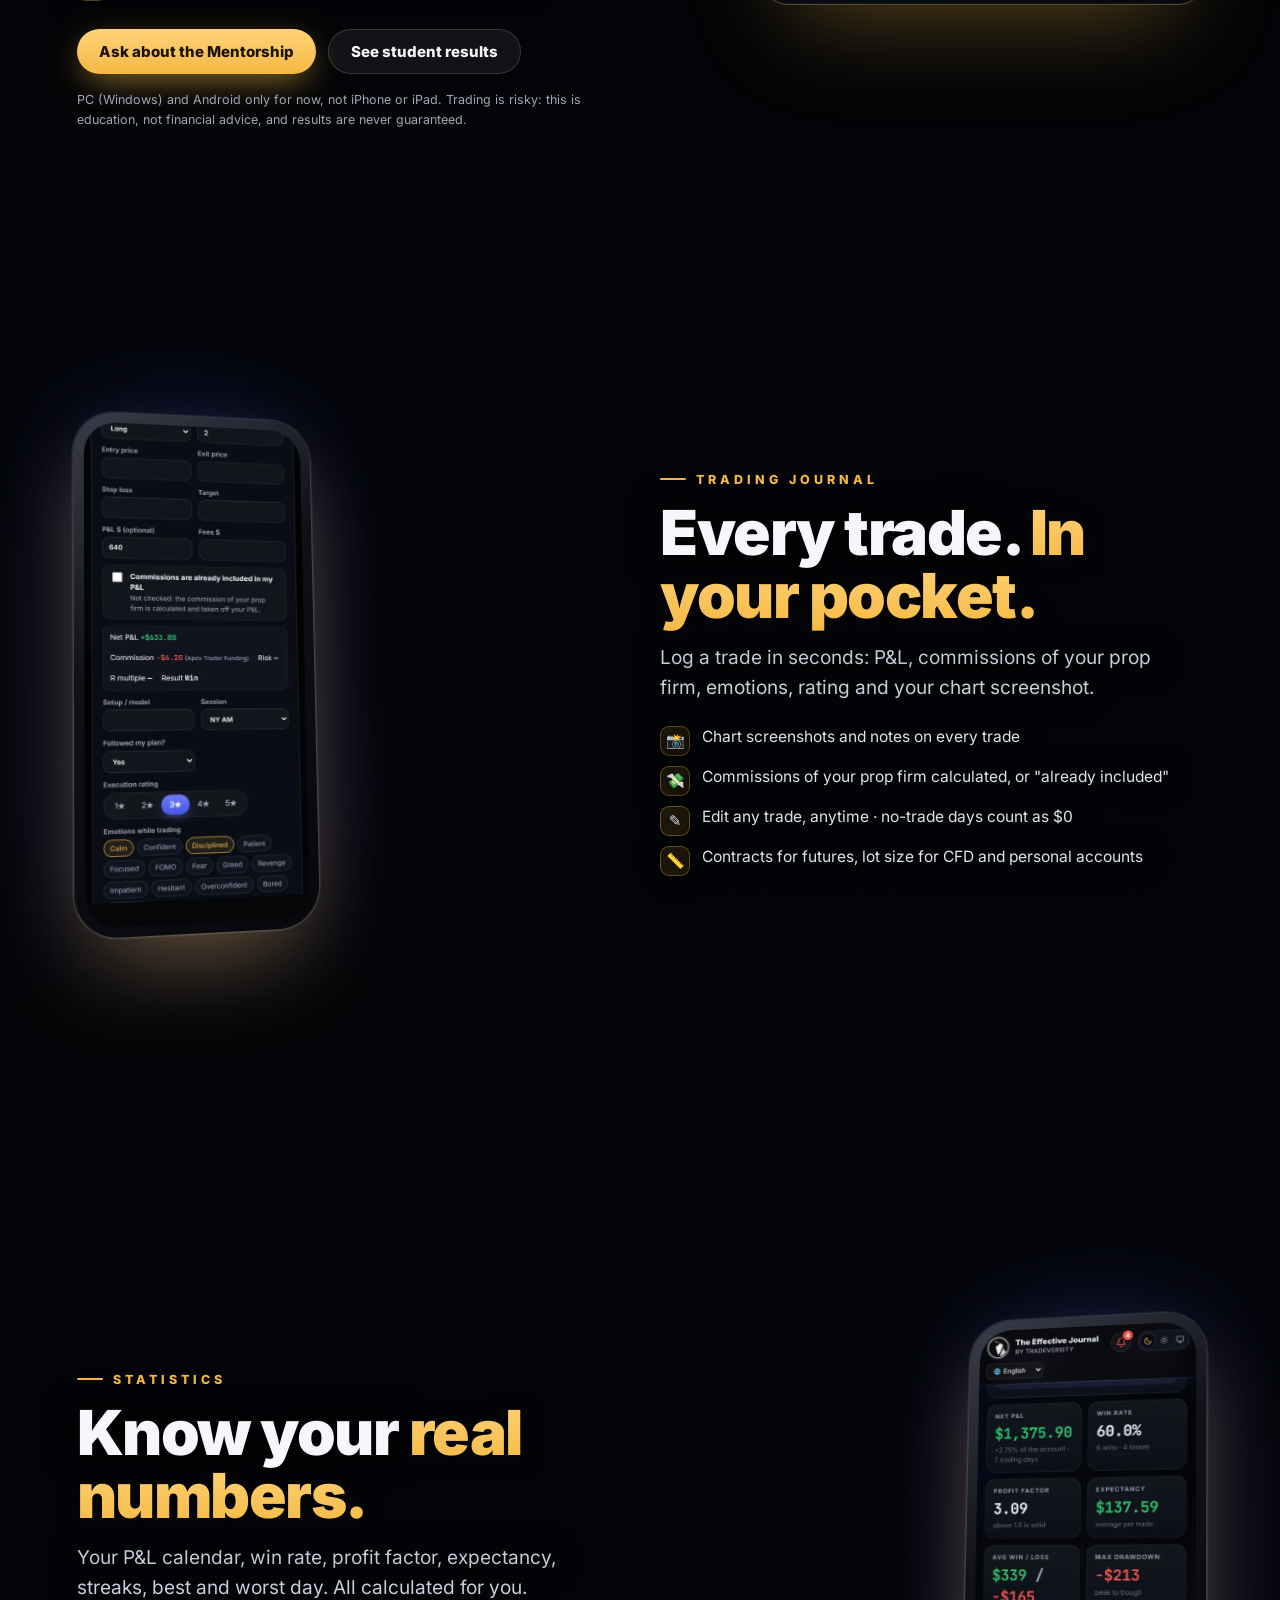
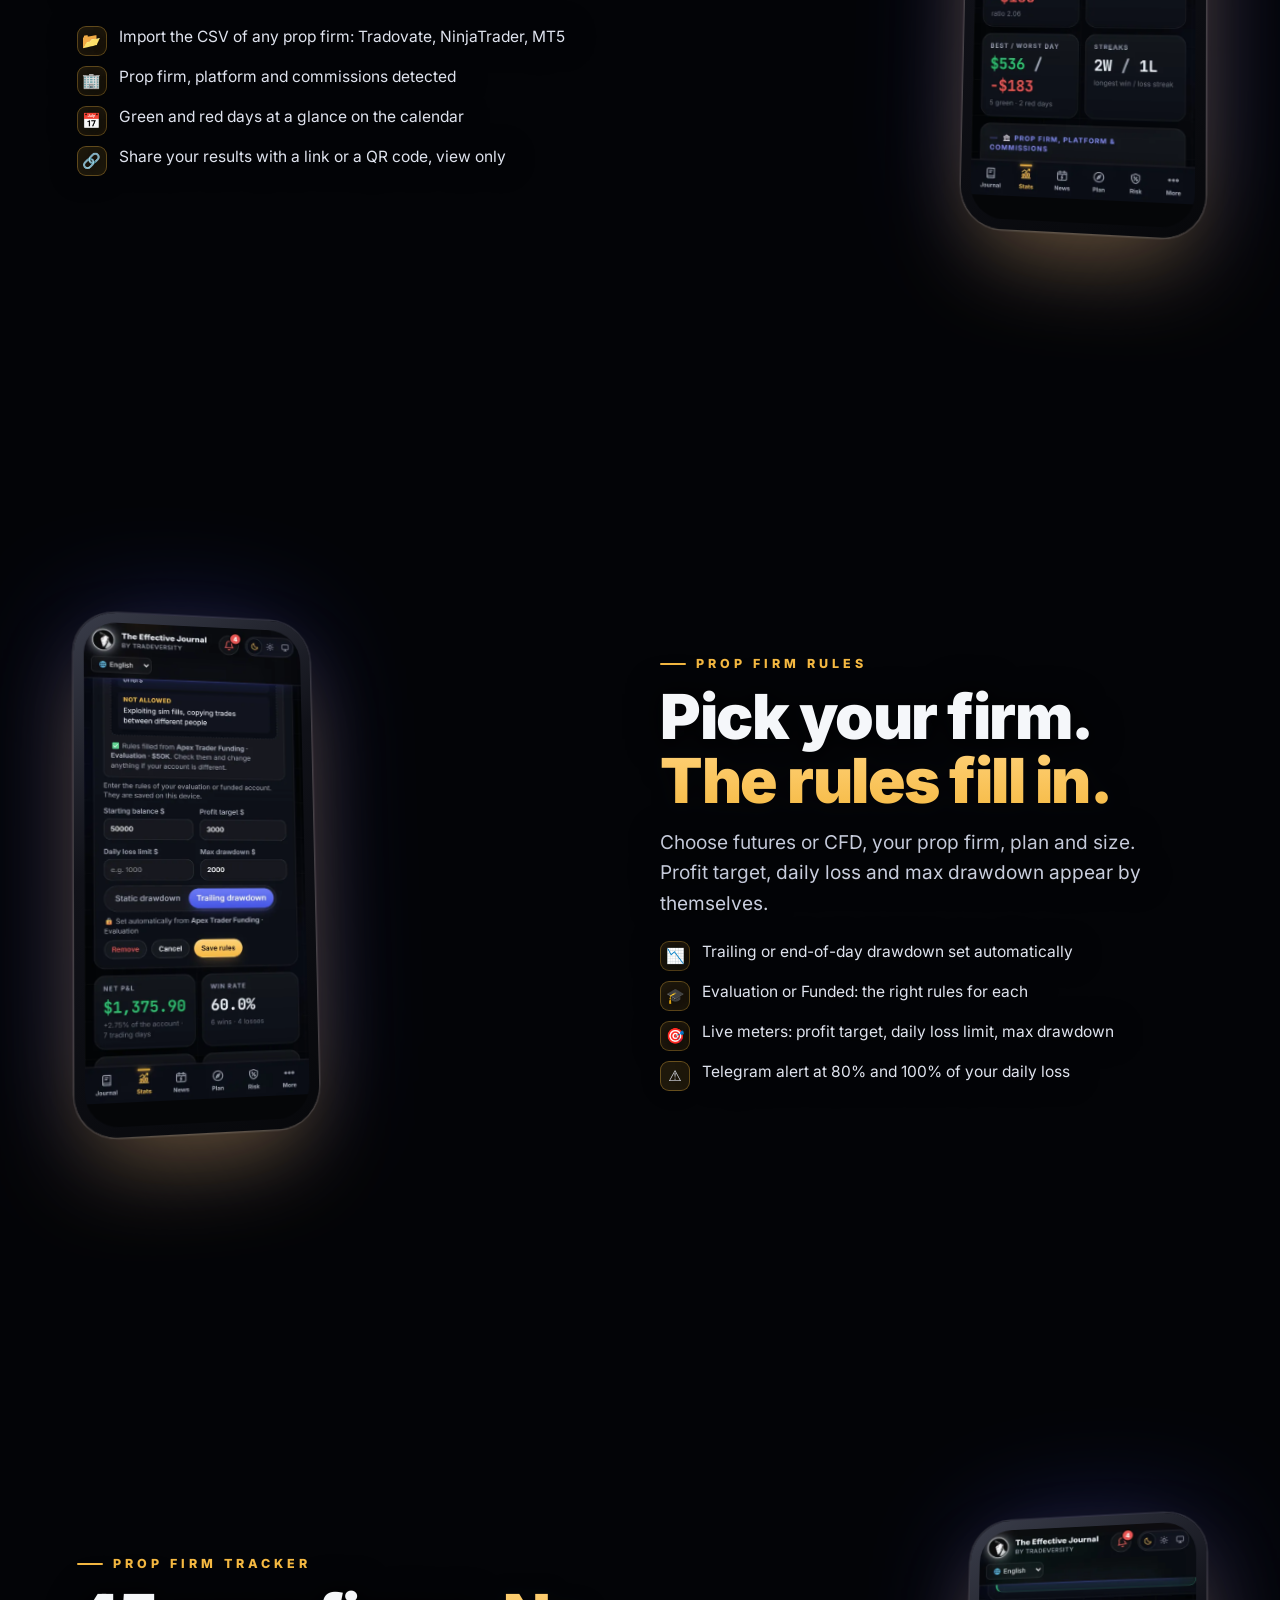
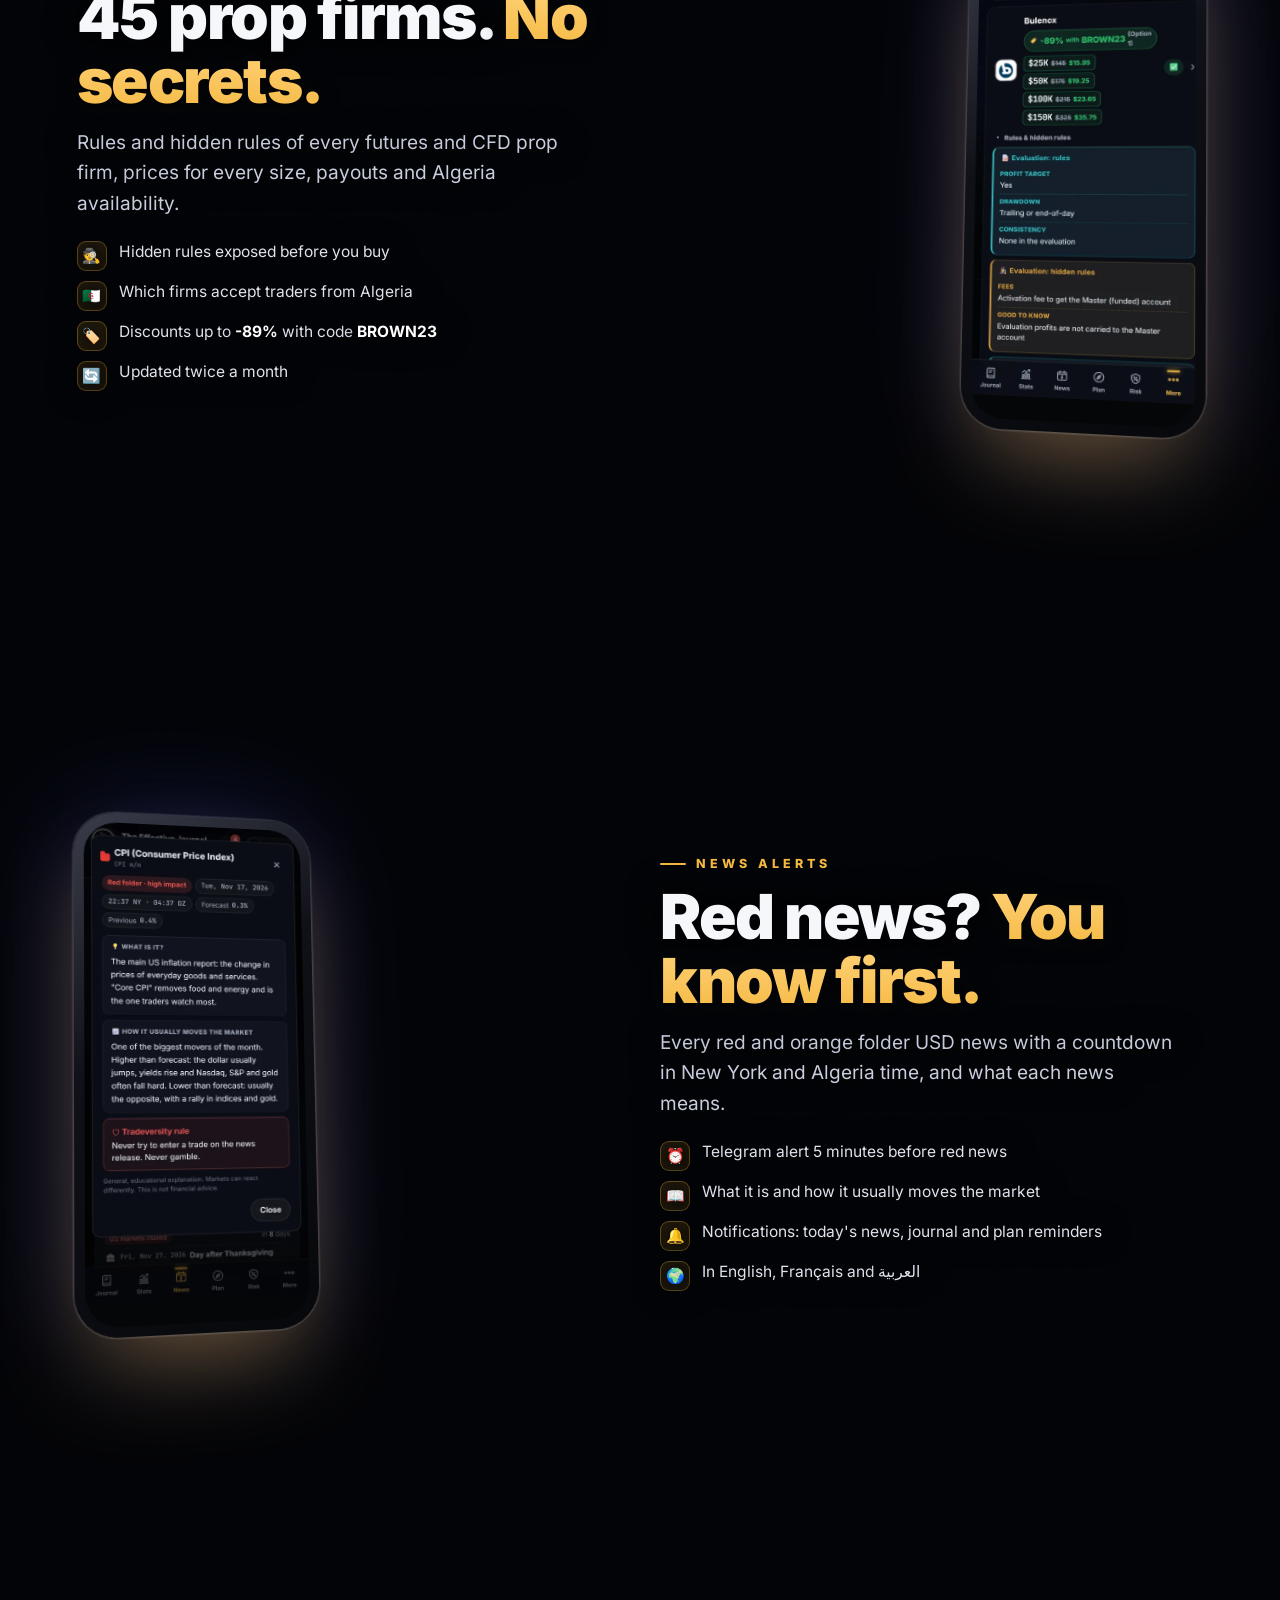
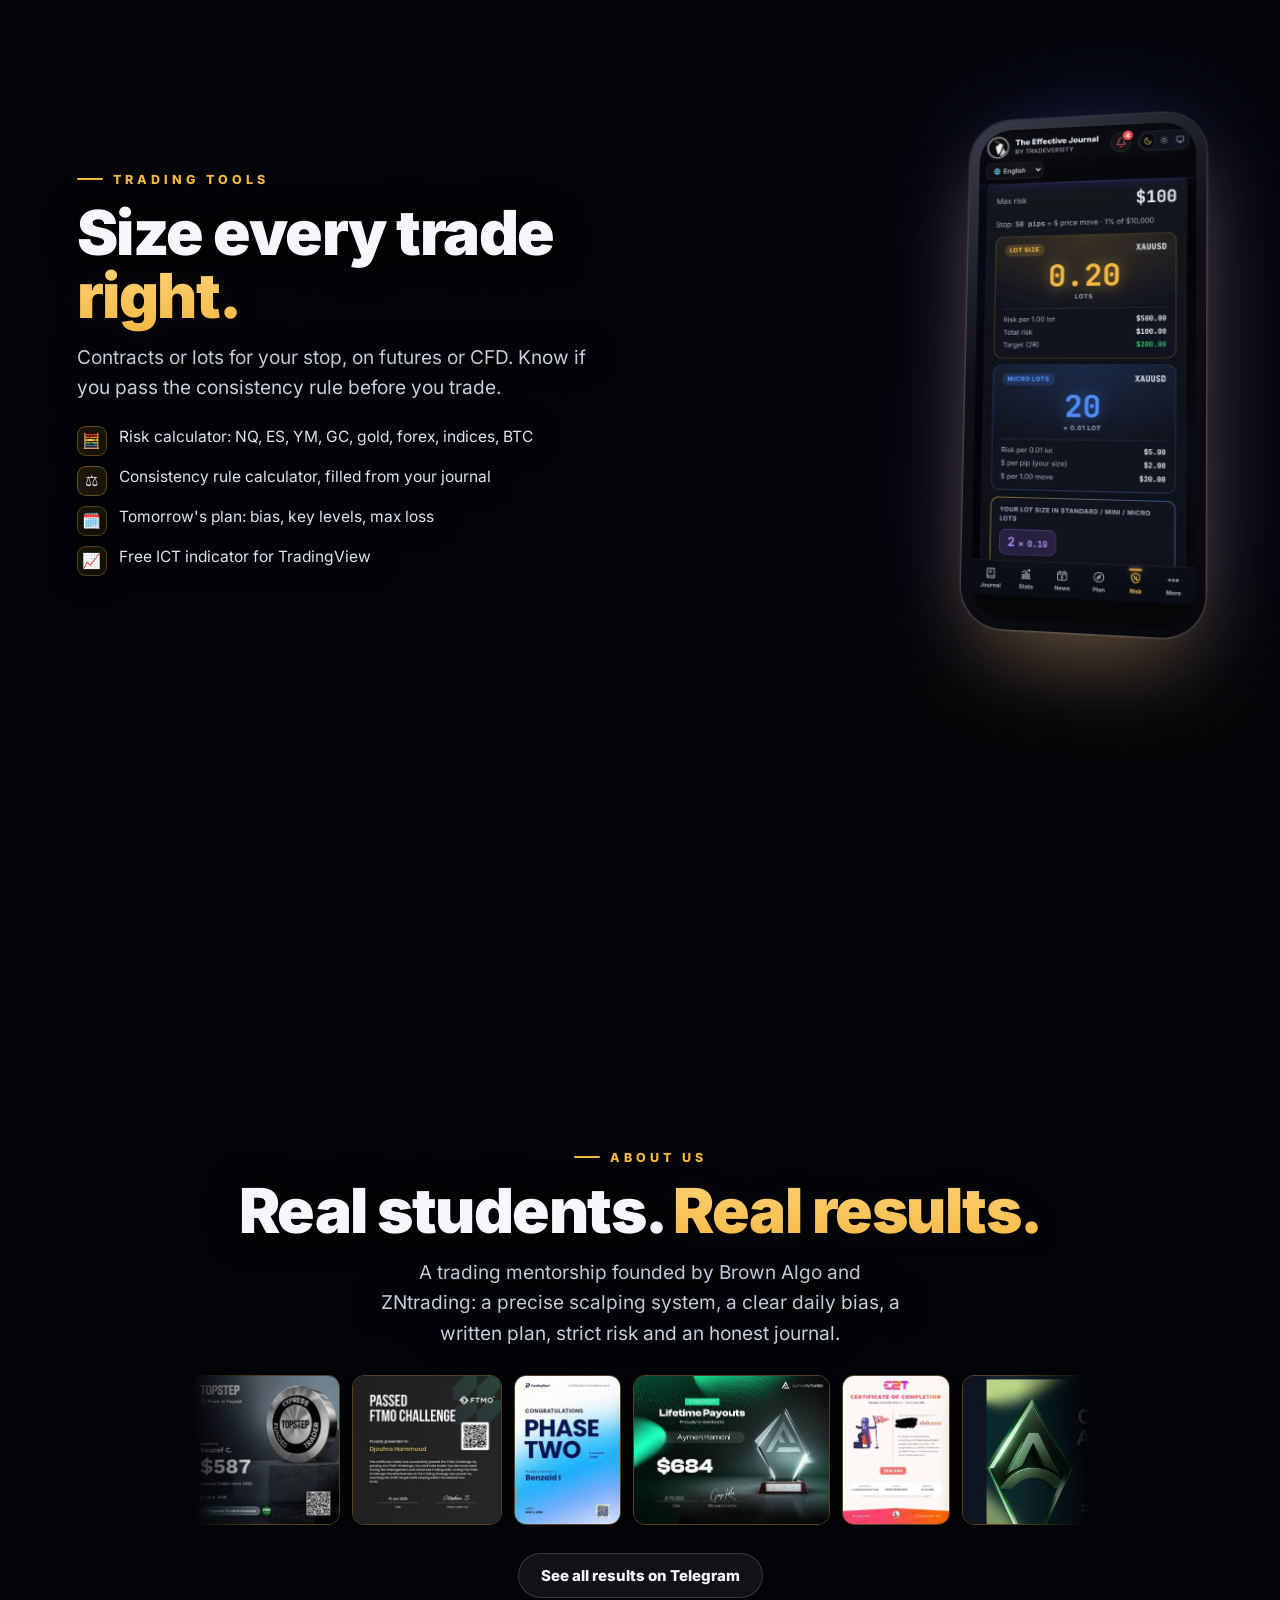
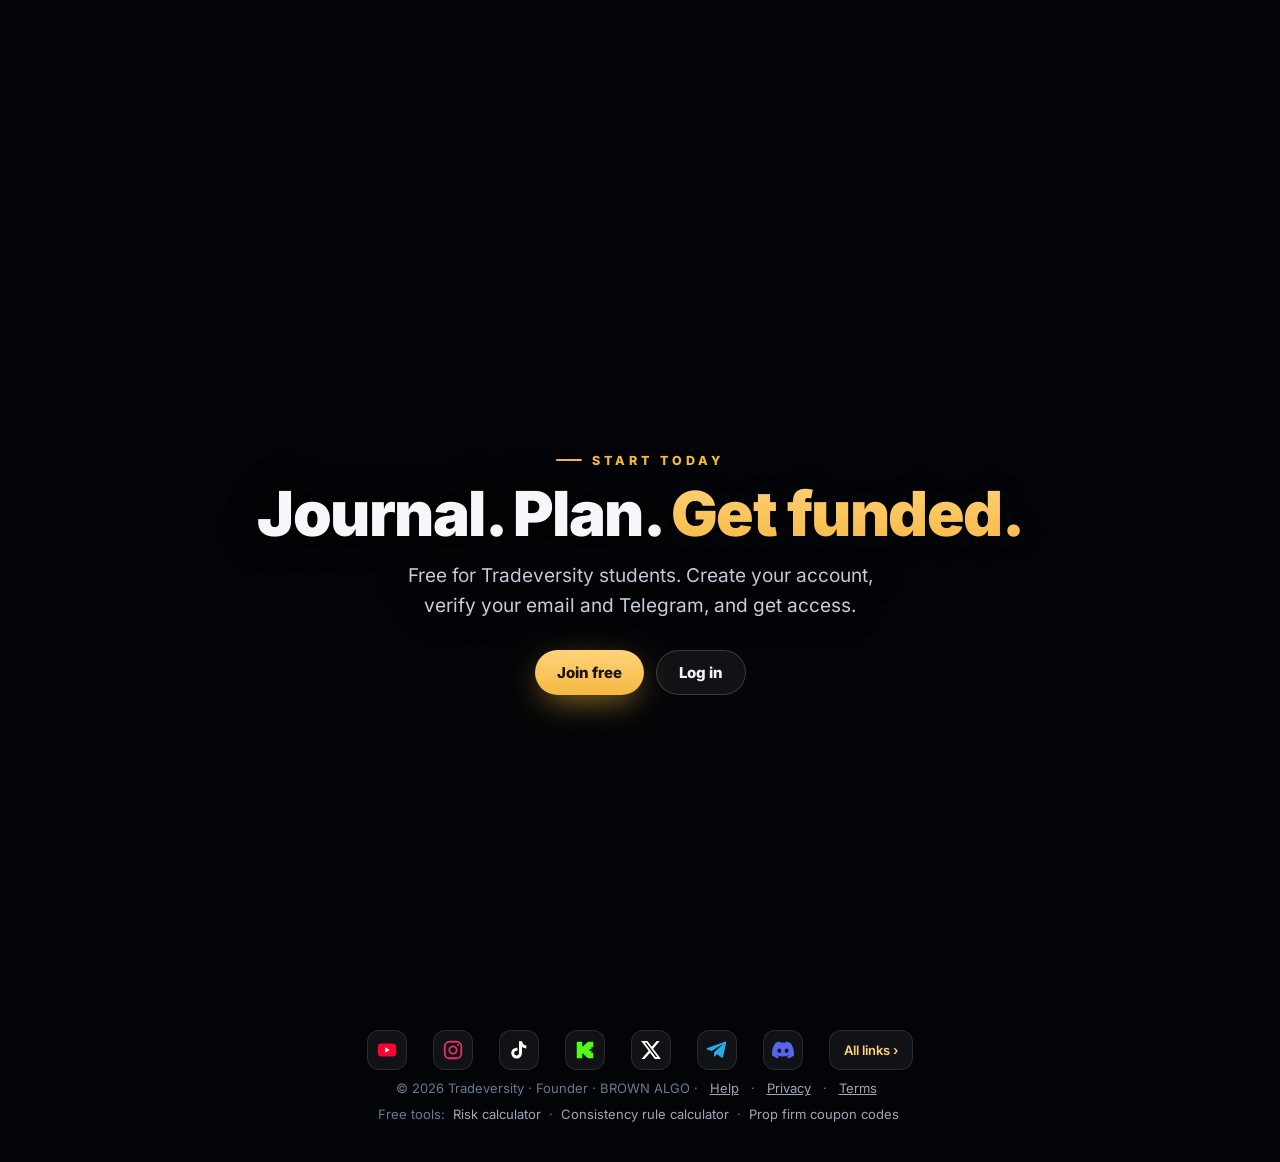
==== commit eb433540: "Password reset by 6-digit email code with a 2-minute timer (v2026-11-27f) - reset-password.html: "Se" ====
--- a/index.html
+++ b/index.html
@@ -2203,7 +2203,7 @@
         <label class="f">Verification code<input class="i otp-in mono" id="otpCode" name="code" inputmode="numeric" autocomplete="one-time-code" maxlength="8" placeholder="••••••" required></label>
         <button class="btn pri" type="submit">Verify my account</button>
         <div class="row" style="justify-content:space-between;font-size:12px"><a href="#" id="otpResend">Send a new code</a><a href="#" id="otpBack">← Change email</a></div>
-        <p class="mut" style="font-size:11px;margin:0">Can't find it? Check your Spam / Promotions folder. The code expires after 1 hour.</p>
+        <p class="mut" style="font-size:11px;margin:0">Can't find it? Check your Spam / Promotions folder. The code expires after 2 minutes: tap "Send a new code" if it does.</p>
       </form>
       <form id="tgForm" class="grid hidden" autocomplete="off">
         <div class="otp-head"><div class="otp-ic">✈️</div><b>Verify your Telegram</b><span class="mut">Last step: prove this Telegram account is yours.</span><b class="otp-mail mono" id="tgUser" data-notr></b></div>
@@ -2268,7 +2268,7 @@
  addEventListener("error",function(e){if(e&&e.message)push(e.message,e.filename,e.lineno)});
  addEventListener("unhandledrejection",function(e){var r=e&&e.reason;push("Unhandled: "+(r&&(r.message||r)),r&&r.stack&&(String(r.stack).match(/https?:[^\s)]+?\.js/)||[])[0],0)});
  window.__errSend=send})();</script>
-<script src="i18n.js?v=2026-11-27e"></script>
+<script src="i18n.js?v=2026-11-27f"></script>
 <!-- the firm list stays here (trade costs use it); news explanations, the indicator video, the tour video, the Cerebra intro and
      the prop firm prices / codes / translations load only when a page needs them (see need() in the app script) -->
 <script src="propfirms.js"></script>
@@ -2564,8 +2564,11 @@
 $("#otpResend").onclick=async e=>{e.preventDefault();if(Date.now()<_otpCool)return;$("#authMsg").textContent=I18N.t("Sending a new code…");
   try{await API.resendCode(_otpMail);otpCooldown();$("#authMsg").innerHTML=`<span class="ok">${esc(I18N.t("New code sent. Check your email."))}</span>`}catch(err){$("#authMsg").innerHTML=authErr(err)}};
 $("#otpBack").onclick=e=>{e.preventDefault();hideOtp();$("#tabSignup").click()};
-$("#forgot").onclick=async e=>{e.preventDefault();const em=$("#loginForm [name=email]").value.trim();if(!em){$("#authMsg").textContent=I18N.t("Type your email above first.");return}
-  try{await API.resetPassword(em);$("#authMsg").innerHTML='<span class="ok">'+esc(I18N.t("Reset link sent. Check your email (and Spam): the link works for 1 hour."))+'</span>'}catch(err){$("#authMsg").innerHTML=authErr(err)}};
+/* Forgot password → the reset page asks "Send a code to your email?" (6-digit code, 1 minute). The typed email is
+   handed over in this tab only (sessionStorage), never in the address bar. */
+$("#forgot").onclick=e=>{e.preventDefault();const em=$("#loginForm [name=email]").value.trim();
+  try{em?sessionStorage.setItem("tv_reset_email",em):sessionStorage.removeItem("tv_reset_email")}catch(_){}
+  location.href="reset-password.html"};
 $("#logout").onclick=async()=>{await API.signOut();S.me=null;S.subject=null;try{history.replaceState(null,"",location.pathname)}catch(e){}showAuth()};
 function openNewPassword(){openModal(`<div class="mhead"><h2>Set a new password</h2></div><form id="npf" class="grid"><input class="i" type="password" minlength="8" name="p" placeholder="New password" required><button class="btn pri">Save password</button></form>`);
   $("#npf").onsubmit=async e=>{e.preventDefault();const{error}=await Cloud.sb.auth.updateUser({password:new FormData(e.target).get("p")});if(error)toast(error.message);else{toast("Password updated");closeModal()}}}
@@ -4170,7 +4173,7 @@
 /* 📨 admin: weekly summary ready to copy or share on Telegram */
 
 /* ============ UPDATE BANNER: version.json changes on every publish -> ask the user to refresh ============ */
-const APP_VER="2026-11-27e";window.APP_V=APP_VER;
+const APP_VER="2026-11-27f";window.APP_V=APP_VER;
 (function updWatch(){let shown=false;
   const show=()=>{if(shown||document.getElementById("updBar"))return;shown=true;const b=document.createElement("div");b.id="updBar";b.setAttribute("role","status");
     b.innerHTML=`<span class="ub-ico">🚀</span><span class="ub-txt"><b>${I18N.t("New update available")}</b><small>${I18N.t("Refresh to get the latest version.")}</small></span><button class="ub-go">${I18N.t("Refresh")}</button><button class="ub-x" aria-label="${I18N.t("Later")}">✕</button>`;
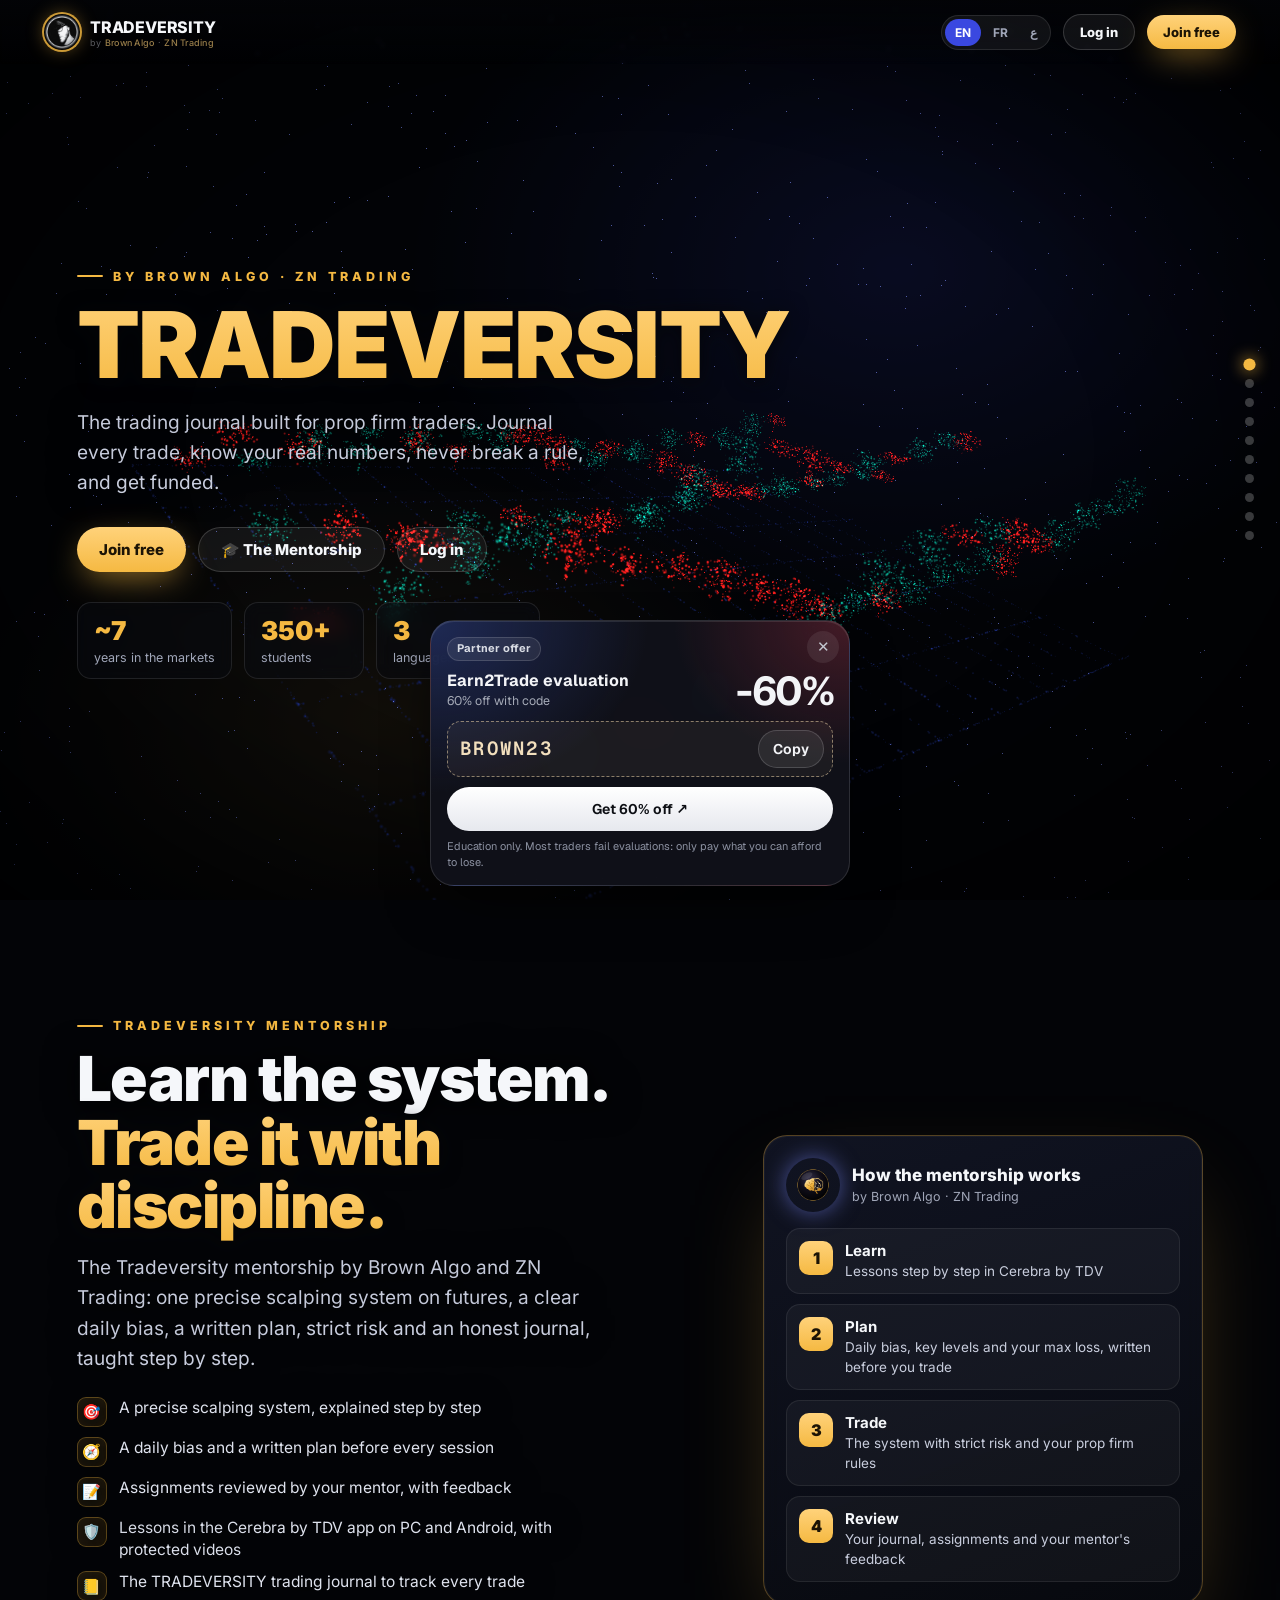
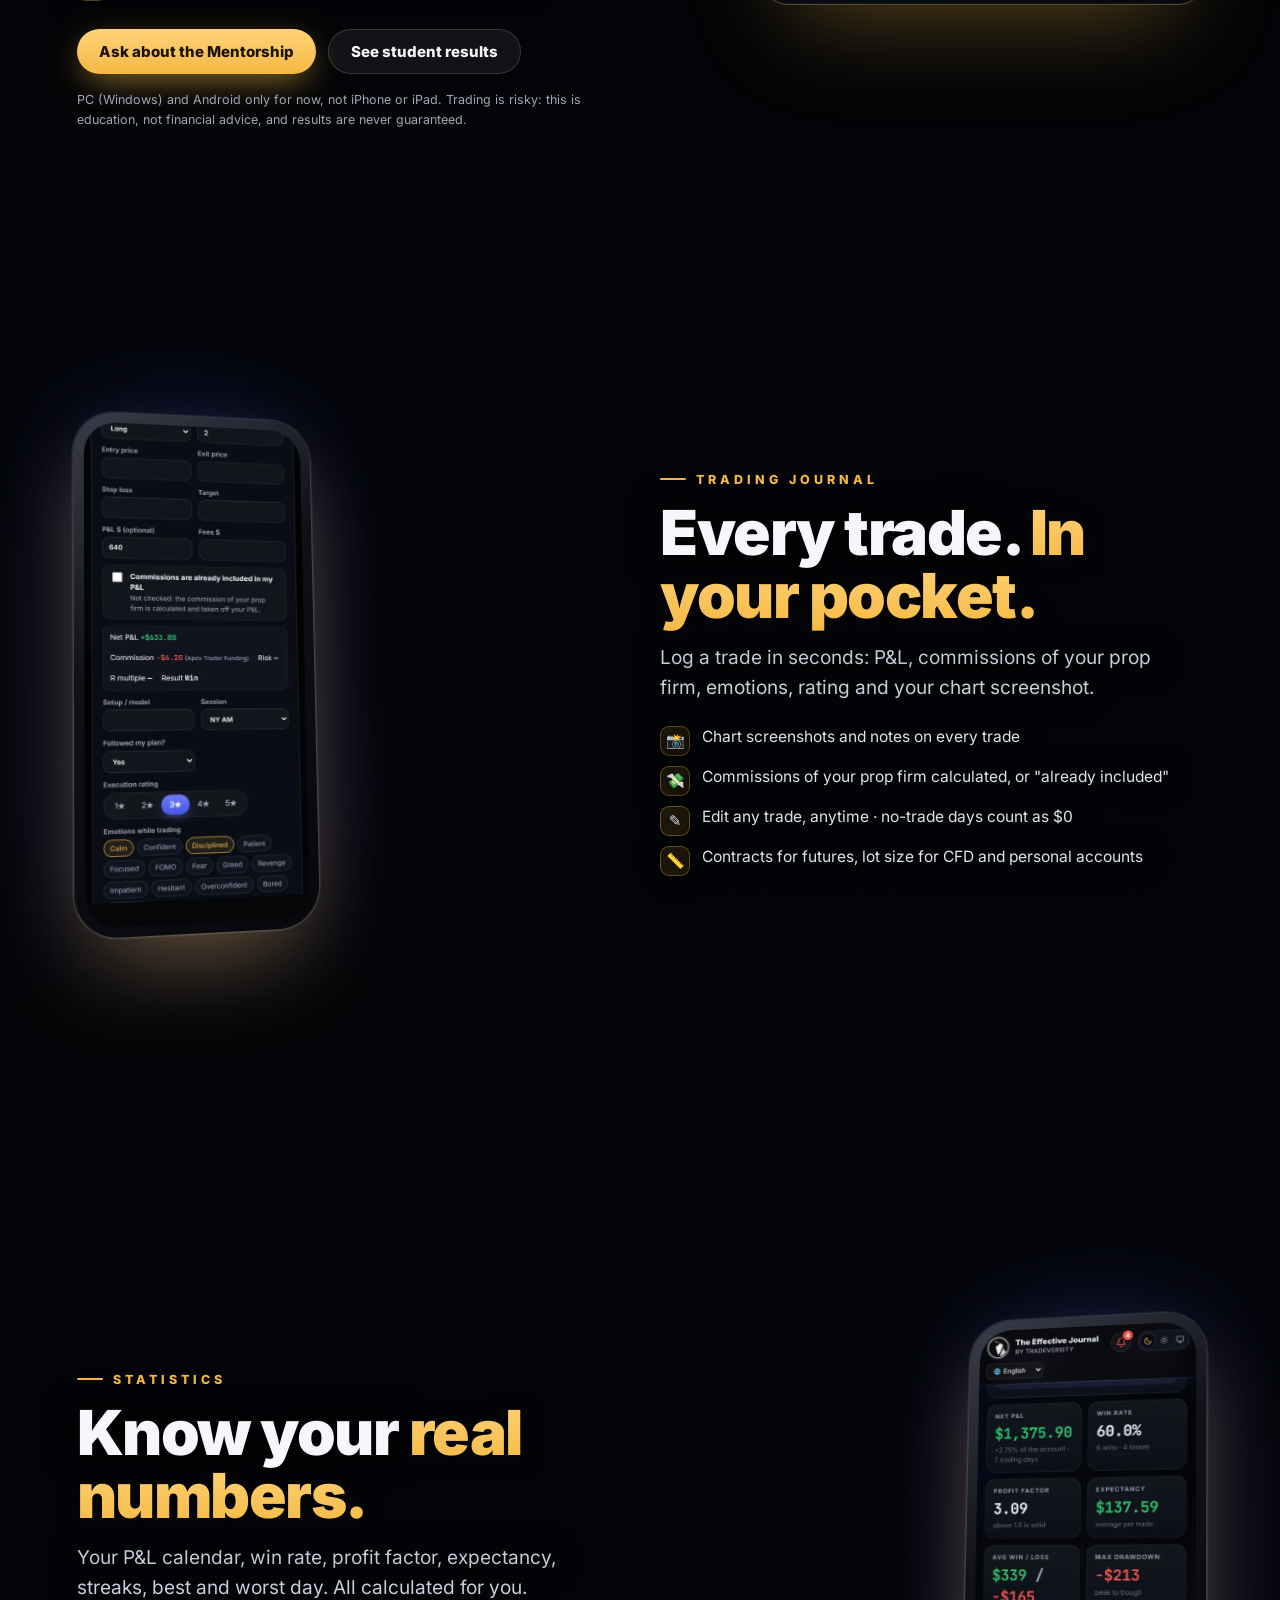
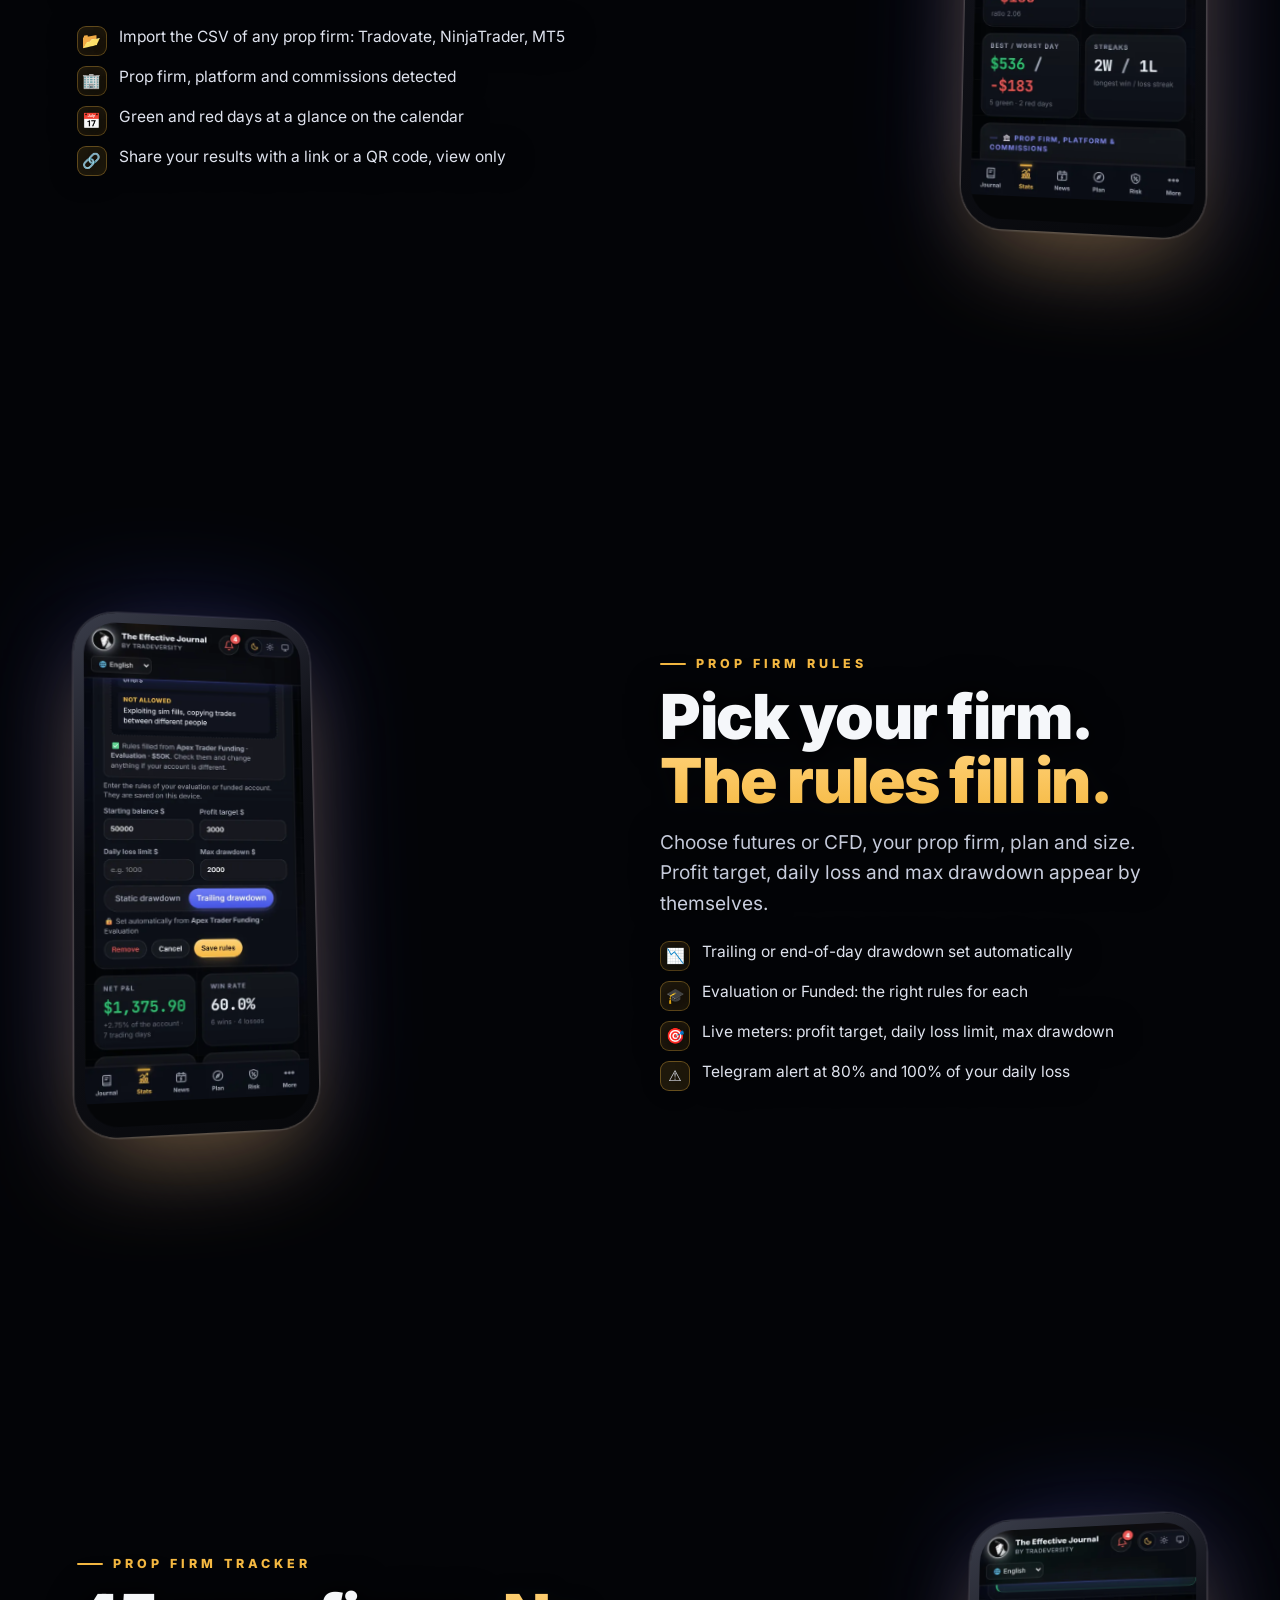
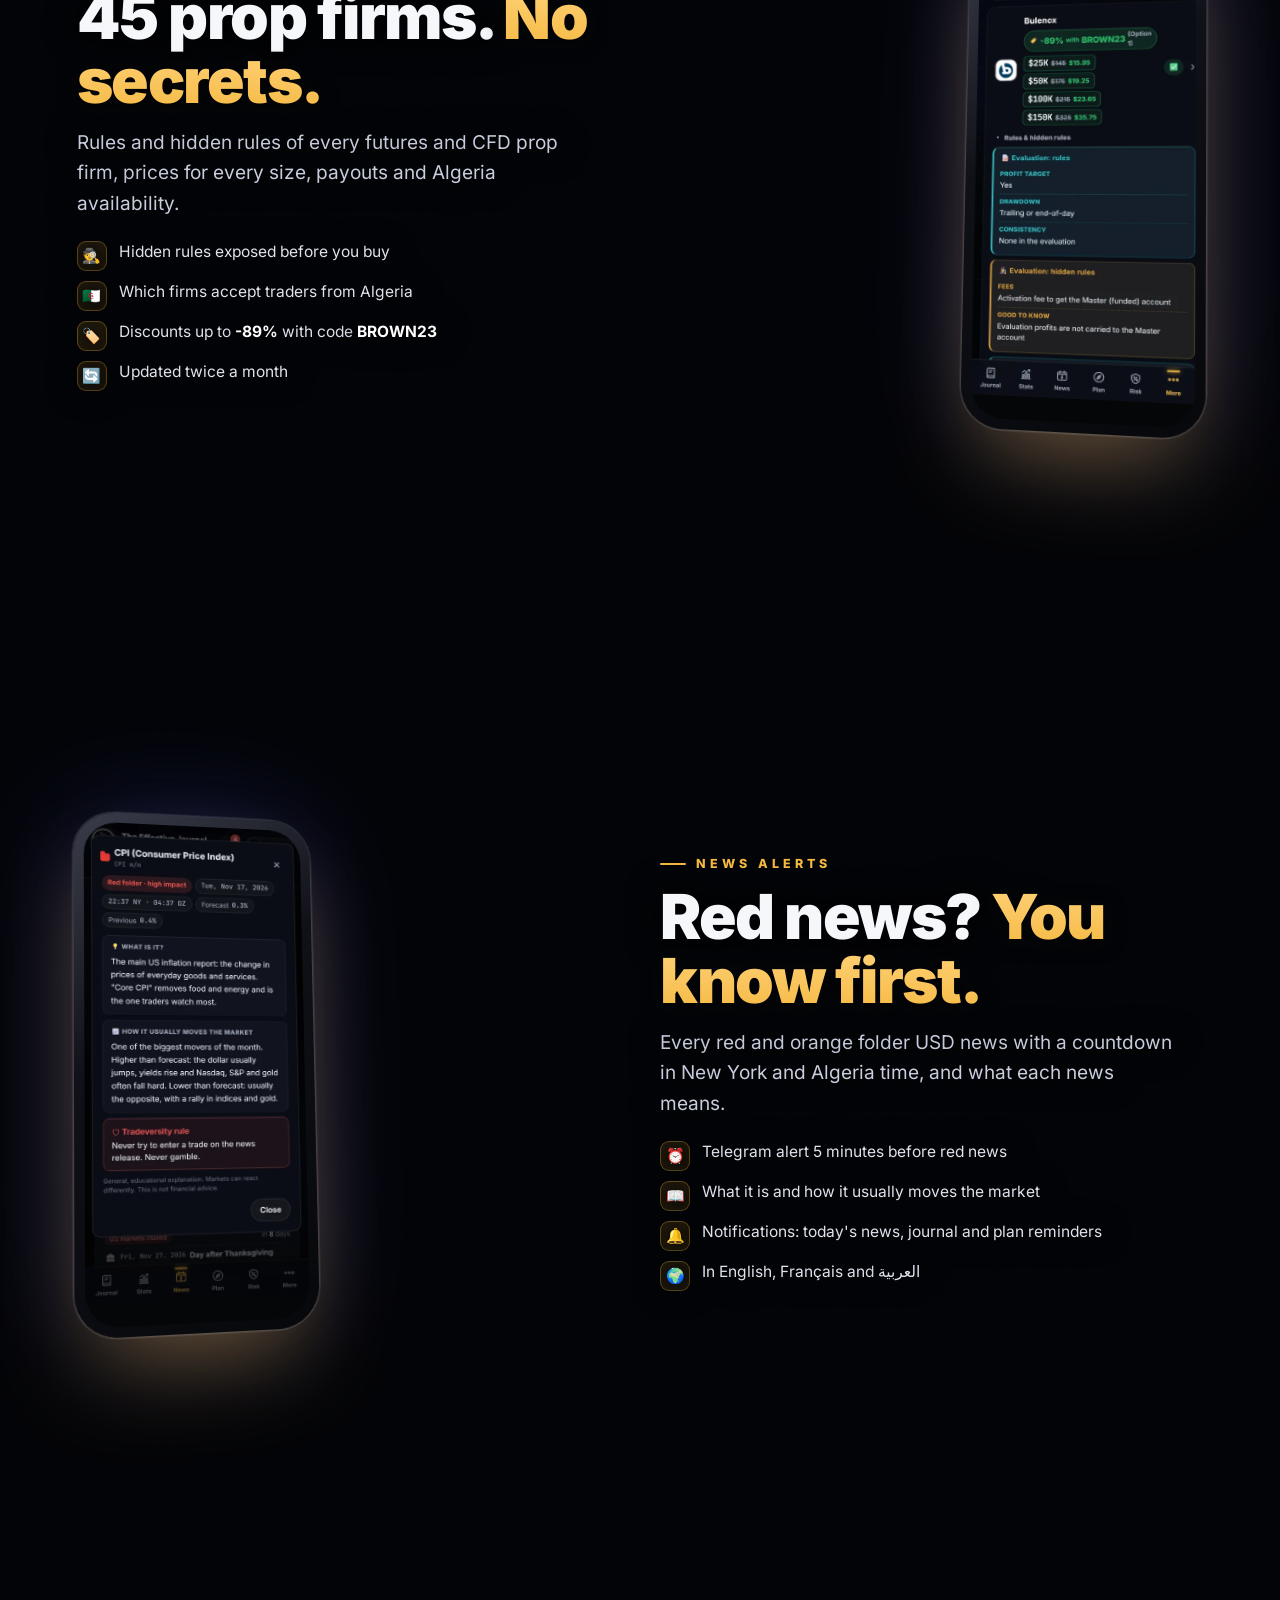
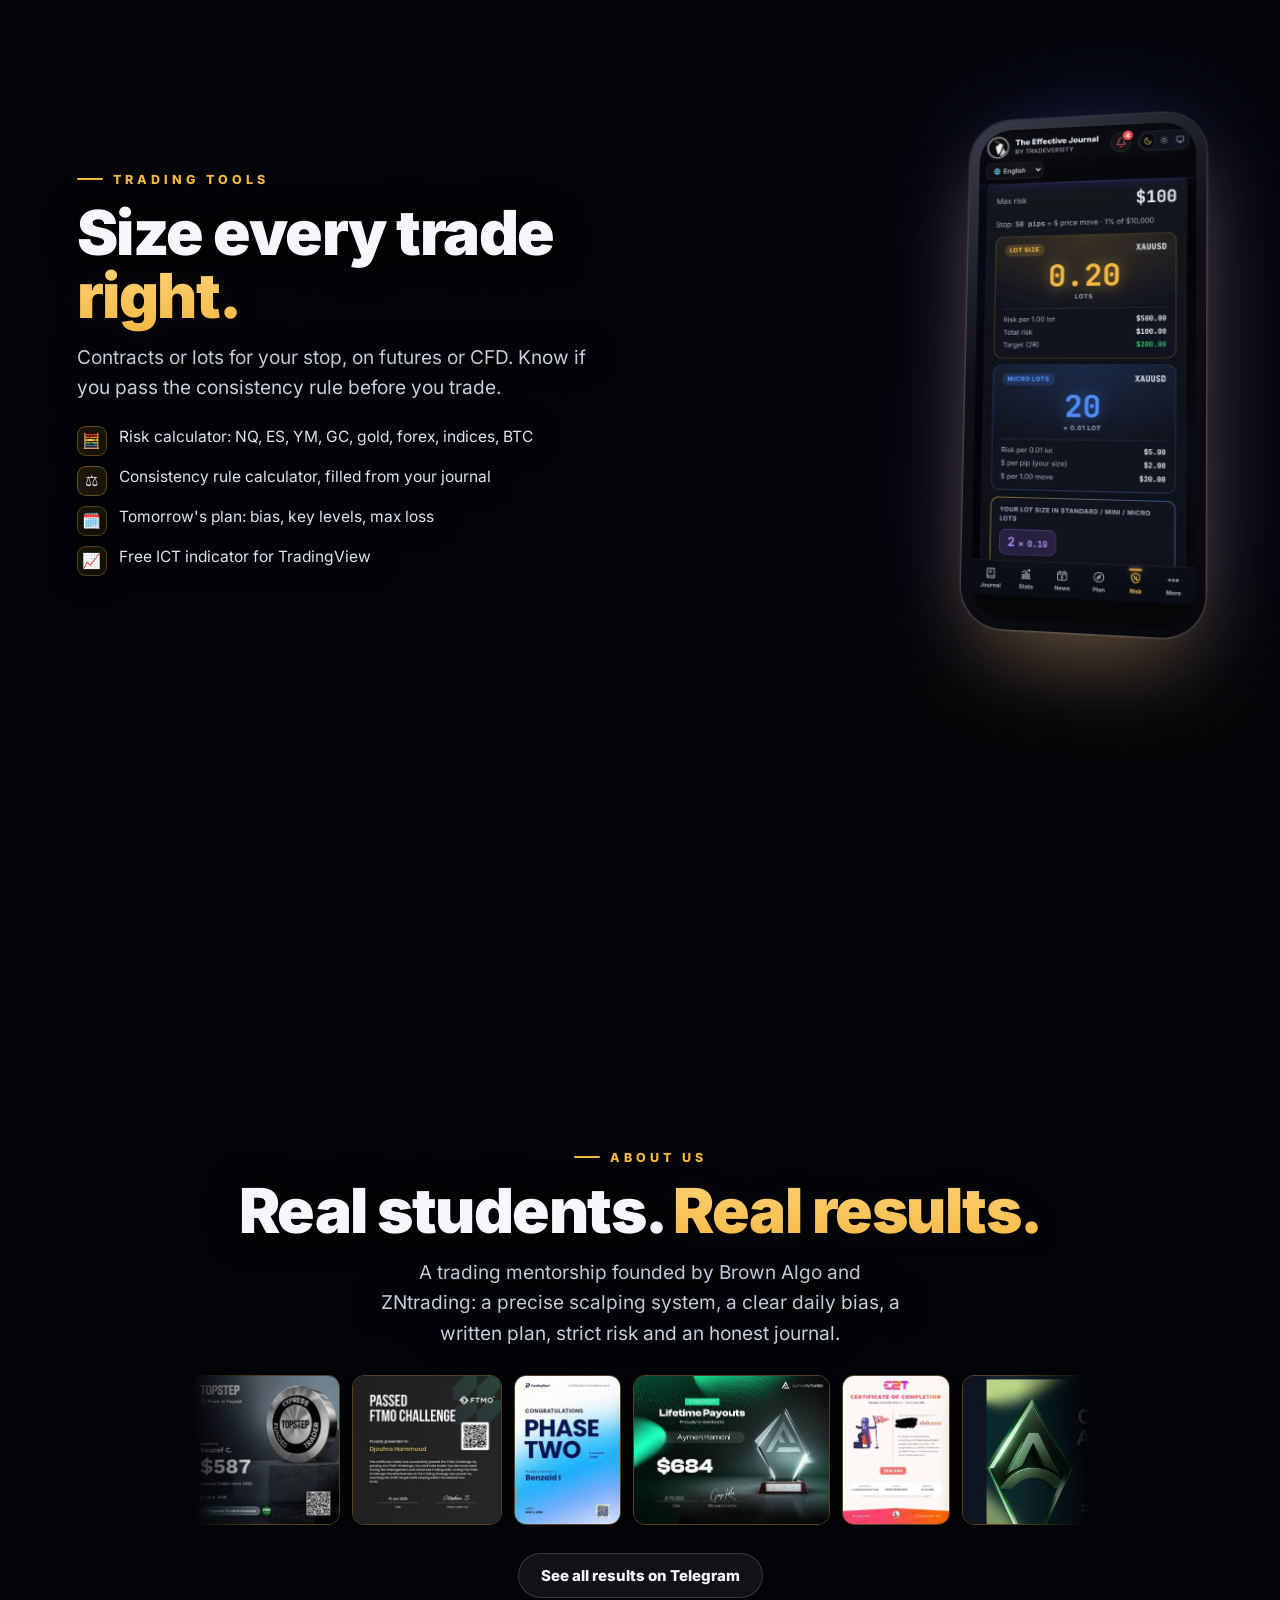
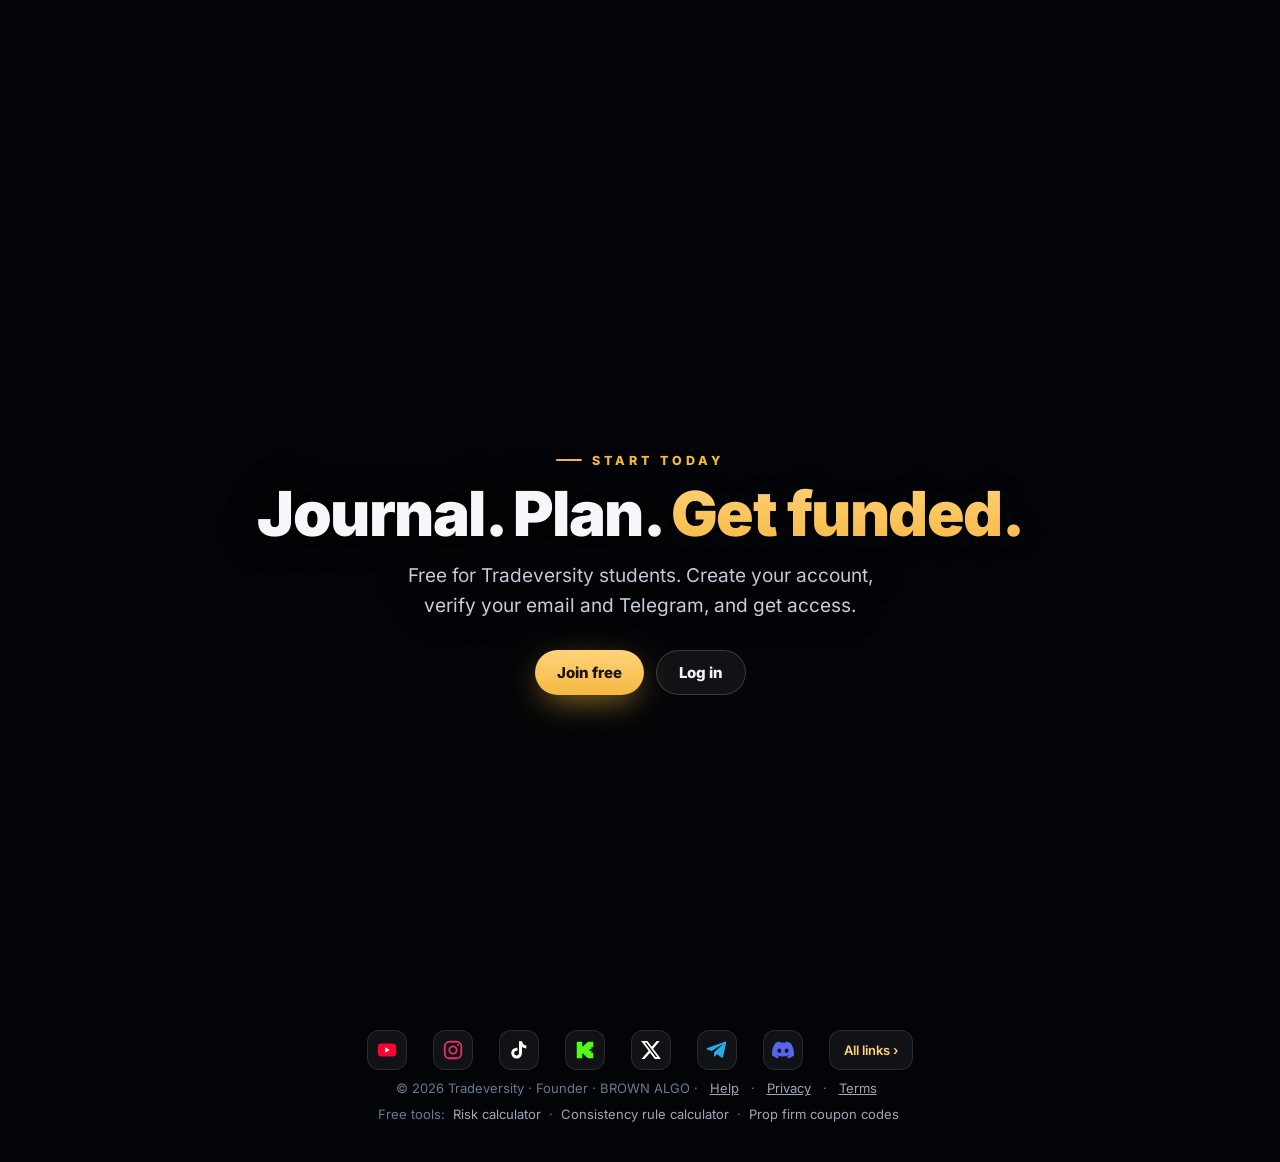
==== commit 113602a2: "Admin dashboard: retry on network hiccups instead of "Failed to fetch" (v2026-11-27g) - withRetry():" ====
--- a/index.html
+++ b/index.html
@@ -2268,7 +2268,7 @@
  addEventListener("error",function(e){if(e&&e.message)push(e.message,e.filename,e.lineno)});
  addEventListener("unhandledrejection",function(e){var r=e&&e.reason;push("Unhandled: "+(r&&(r.message||r)),r&&r.stack&&(String(r.stack).match(/https?:[^\s)]+?\.js/)||[])[0],0)});
  window.__errSend=send})();</script>
-<script src="i18n.js?v=2026-11-27f"></script>
+<script src="i18n.js?v=2026-11-27g"></script>
 <!-- the firm list stays here (trade costs use it); news explanations, the indicator video, the tour video, the Cerebra intro and
      the prop firm prices / codes / translations load only when a page needs them (see need() in the app script) -->
 <script src="propfirms.js"></script>
@@ -2312,6 +2312,12 @@
 const $=(s,r=document)=>r.querySelector(s);
 const $$=(s,r=document)=>[...r.querySelectorAll(s)];
 const esc=s=>String(s??"").replace(/[&<>"']/g,c=>({"&":"&amp;","<":"&lt;",">":"&gt;",'"':"&quot;","'":"&#39;"}[c]));
+/* Network hiccups (Chrome just opened, PC waking up, Wi-Fi switching) make a request fail with "Failed to fetch".
+   withRetry waits for the connection and tries again a few times before an error is shown. */
+const isNetErr=e=>/Failed to fetch|NetworkError|Load failed|fetch failed|network ?error|ERR_NETWORK|ERR_INTERNET/i.test(String((e&&(e.message||e))||""));
+const waitOnline=ms=>new Promise(r=>{let done=false;const go=()=>{if(done)return;done=true;removeEventListener("online",go);setTimeout(r,navigator.onLine?ms:400)};
+  if(navigator.onLine){done=true;setTimeout(r,ms)}else{addEventListener("online",go);setTimeout(go,30000)}});
+async function withRetry(fn,onWait,tries=4){let last;for(let i=0;i<tries;i++){try{return await fn()}catch(e){last=e;if(!isNetErr(e)||i===tries-1)throw e;if(onWait)try{onWait(i+1)}catch(_){}await waitOnline([800,2000,4000][i]||4000)}}throw last}
 const num=v=>{if(v===""||v==null)return NaN;return Number(v)};
 const money=(v,d=2)=>{if(v==null||!isFinite(v))return "—";const s=Math.abs(v).toLocaleString("en-US",{minimumFractionDigits:d,maximumFractionDigits:d});return (v<0?"-$":"$")+s};
 const smoney=(v,d=2)=>(v>0?"+":"")+money(v,d);
@@ -4173,7 +4179,7 @@
 /* 📨 admin: weekly summary ready to copy or share on Telegram */
 
 /* ============ UPDATE BANNER: version.json changes on every publish -> ask the user to refresh ============ */
-const APP_VER="2026-11-27f";window.APP_V=APP_VER;
+const APP_VER="2026-11-27g";window.APP_V=APP_VER;
 (function updWatch(){let shown=false;
   const show=()=>{if(shown||document.getElementById("updBar"))return;shown=true;const b=document.createElement("div");b.id="updBar";b.setAttribute("role","status");
     b.innerHTML=`<span class="ub-ico">🚀</span><span class="ub-txt"><b>${I18N.t("New update available")}</b><small>${I18N.t("Refresh to get the latest version.")}</small></span><button class="ub-go">${I18N.t("Refresh")}</button><button class="ub-x" aria-label="${I18N.t("Later")}">✕</button>`;
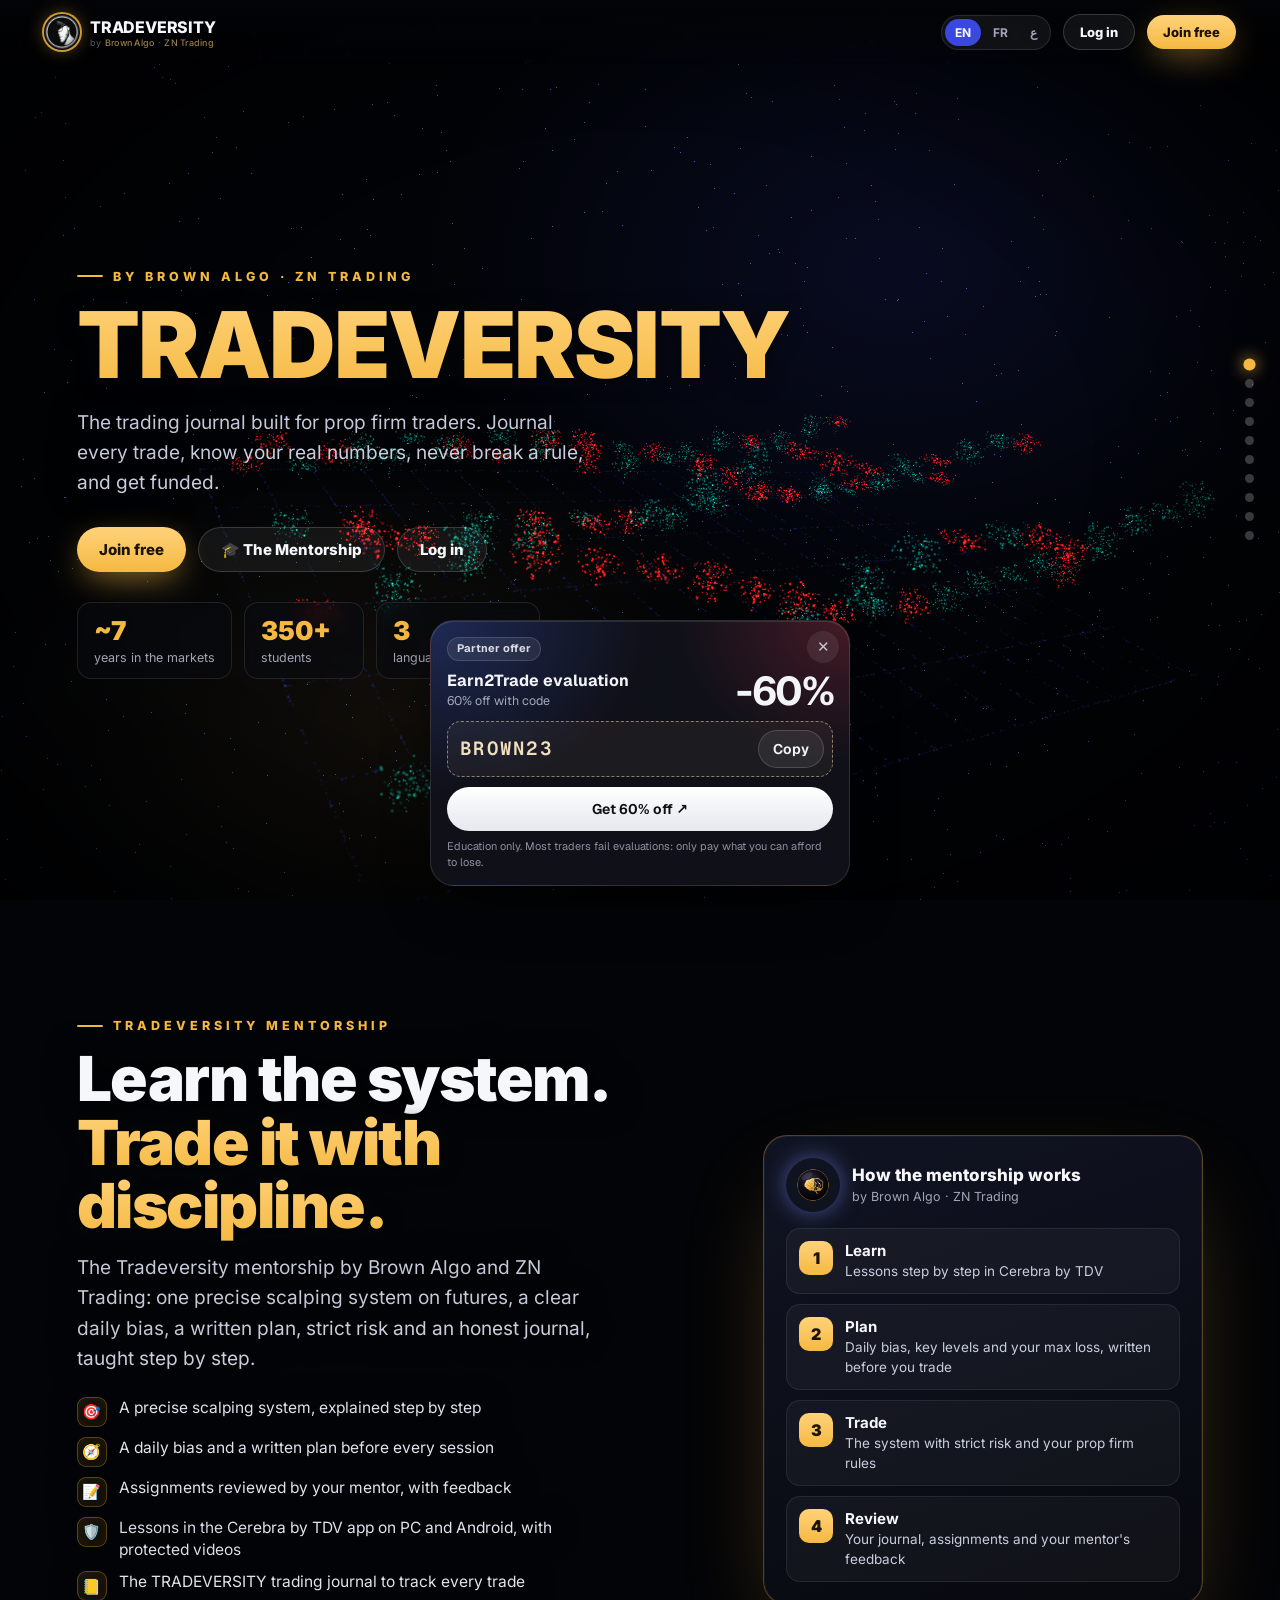
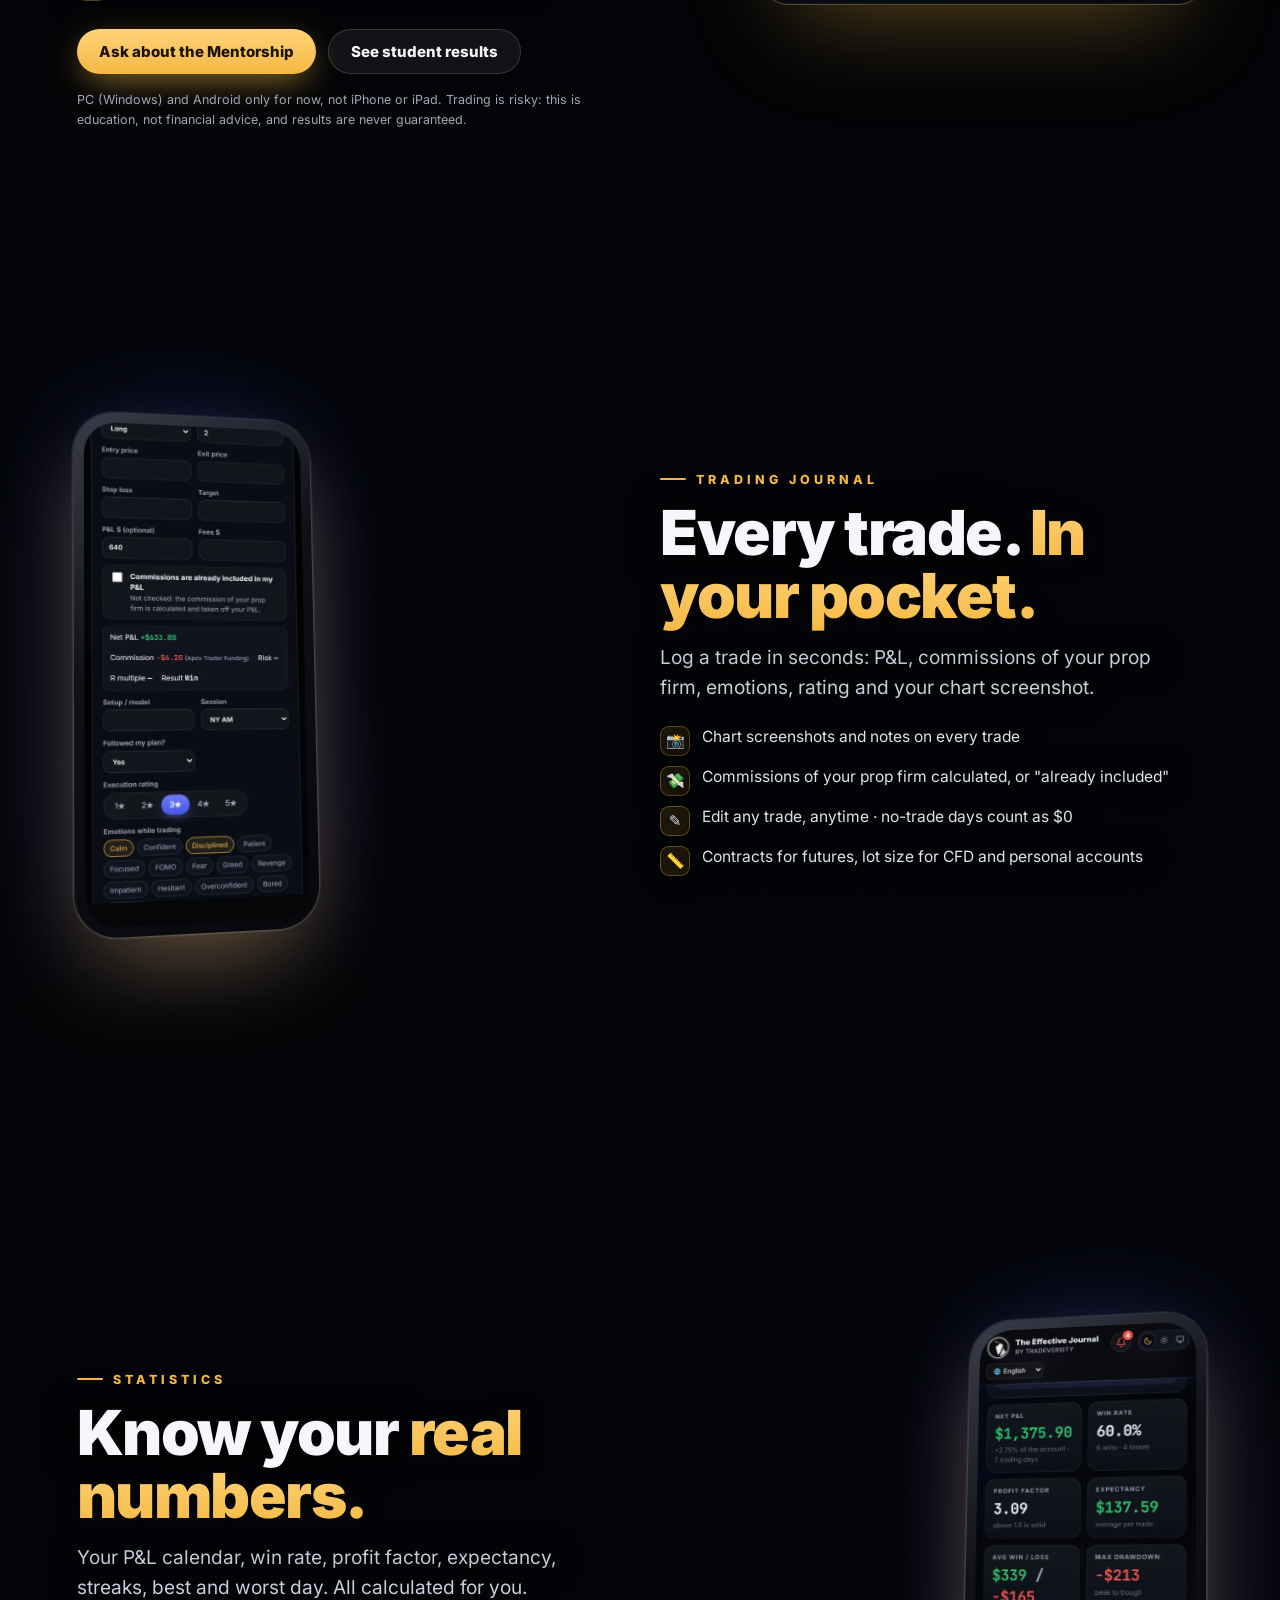
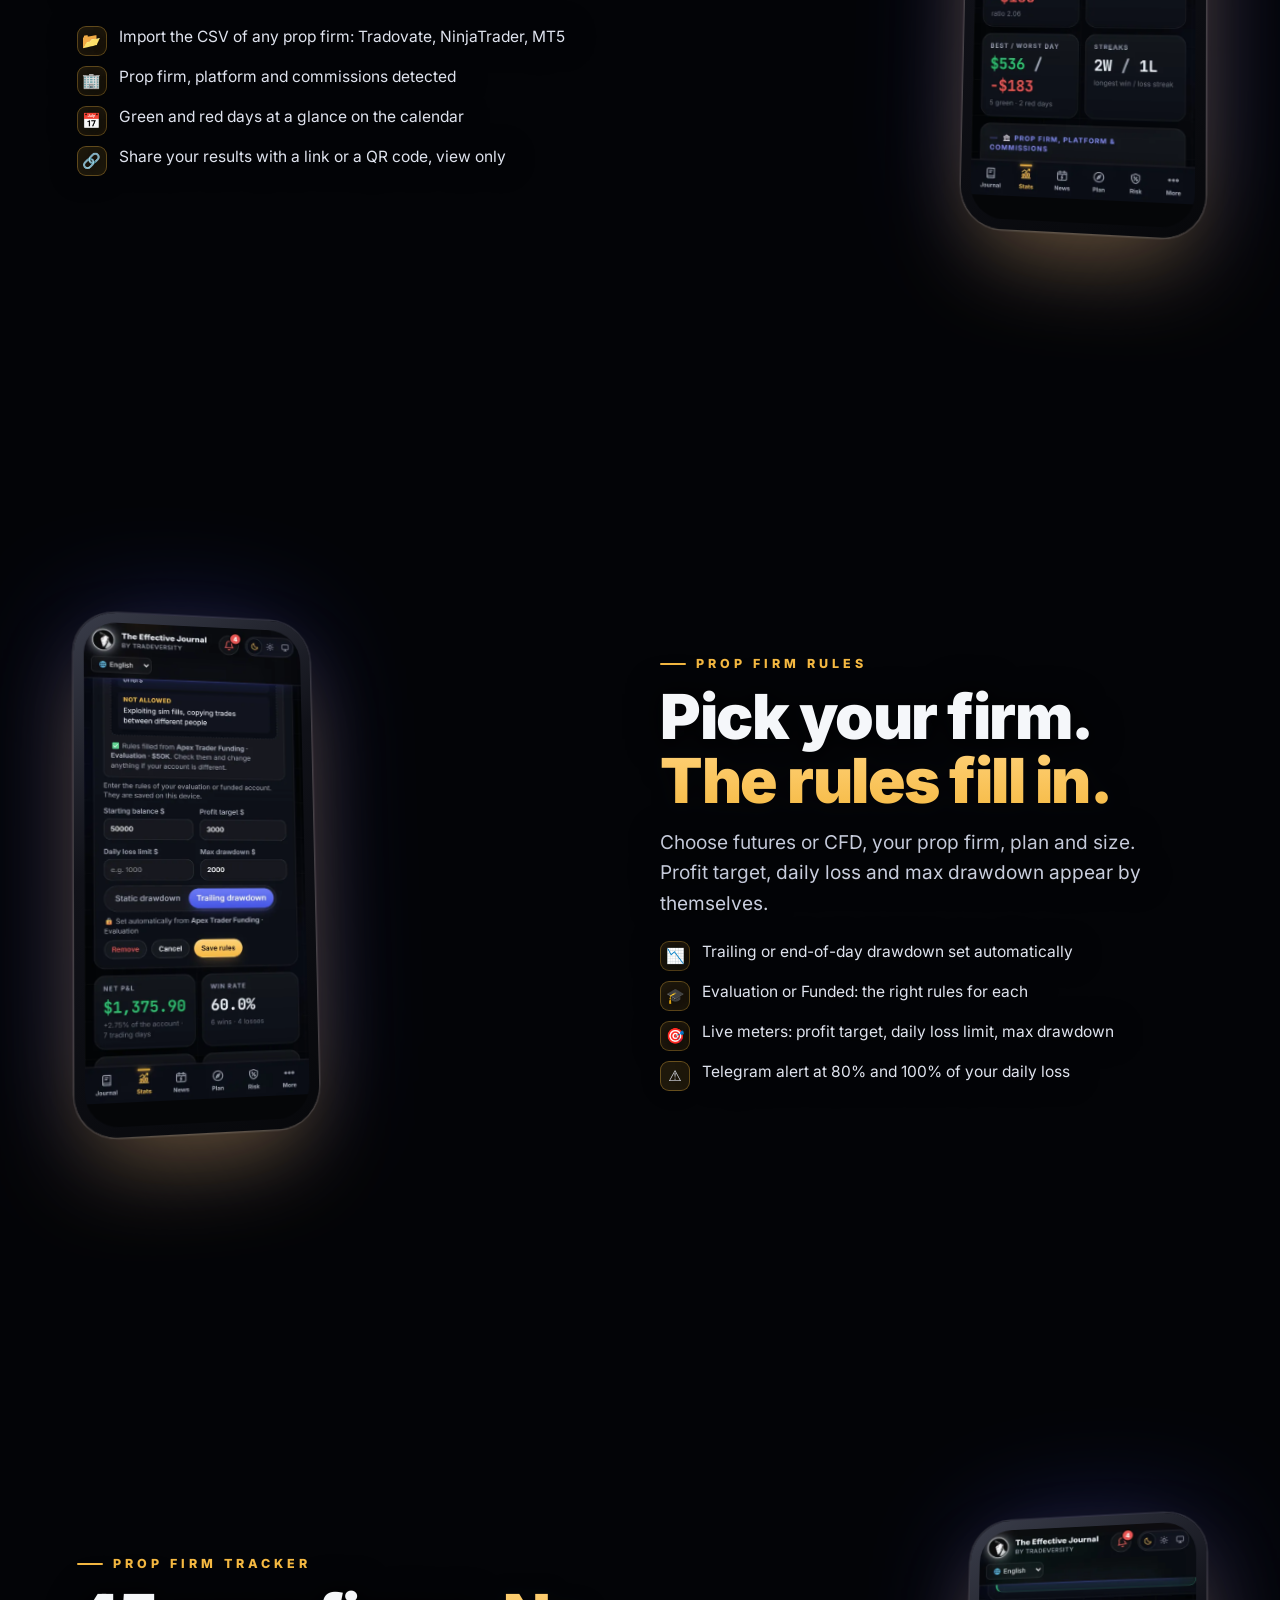
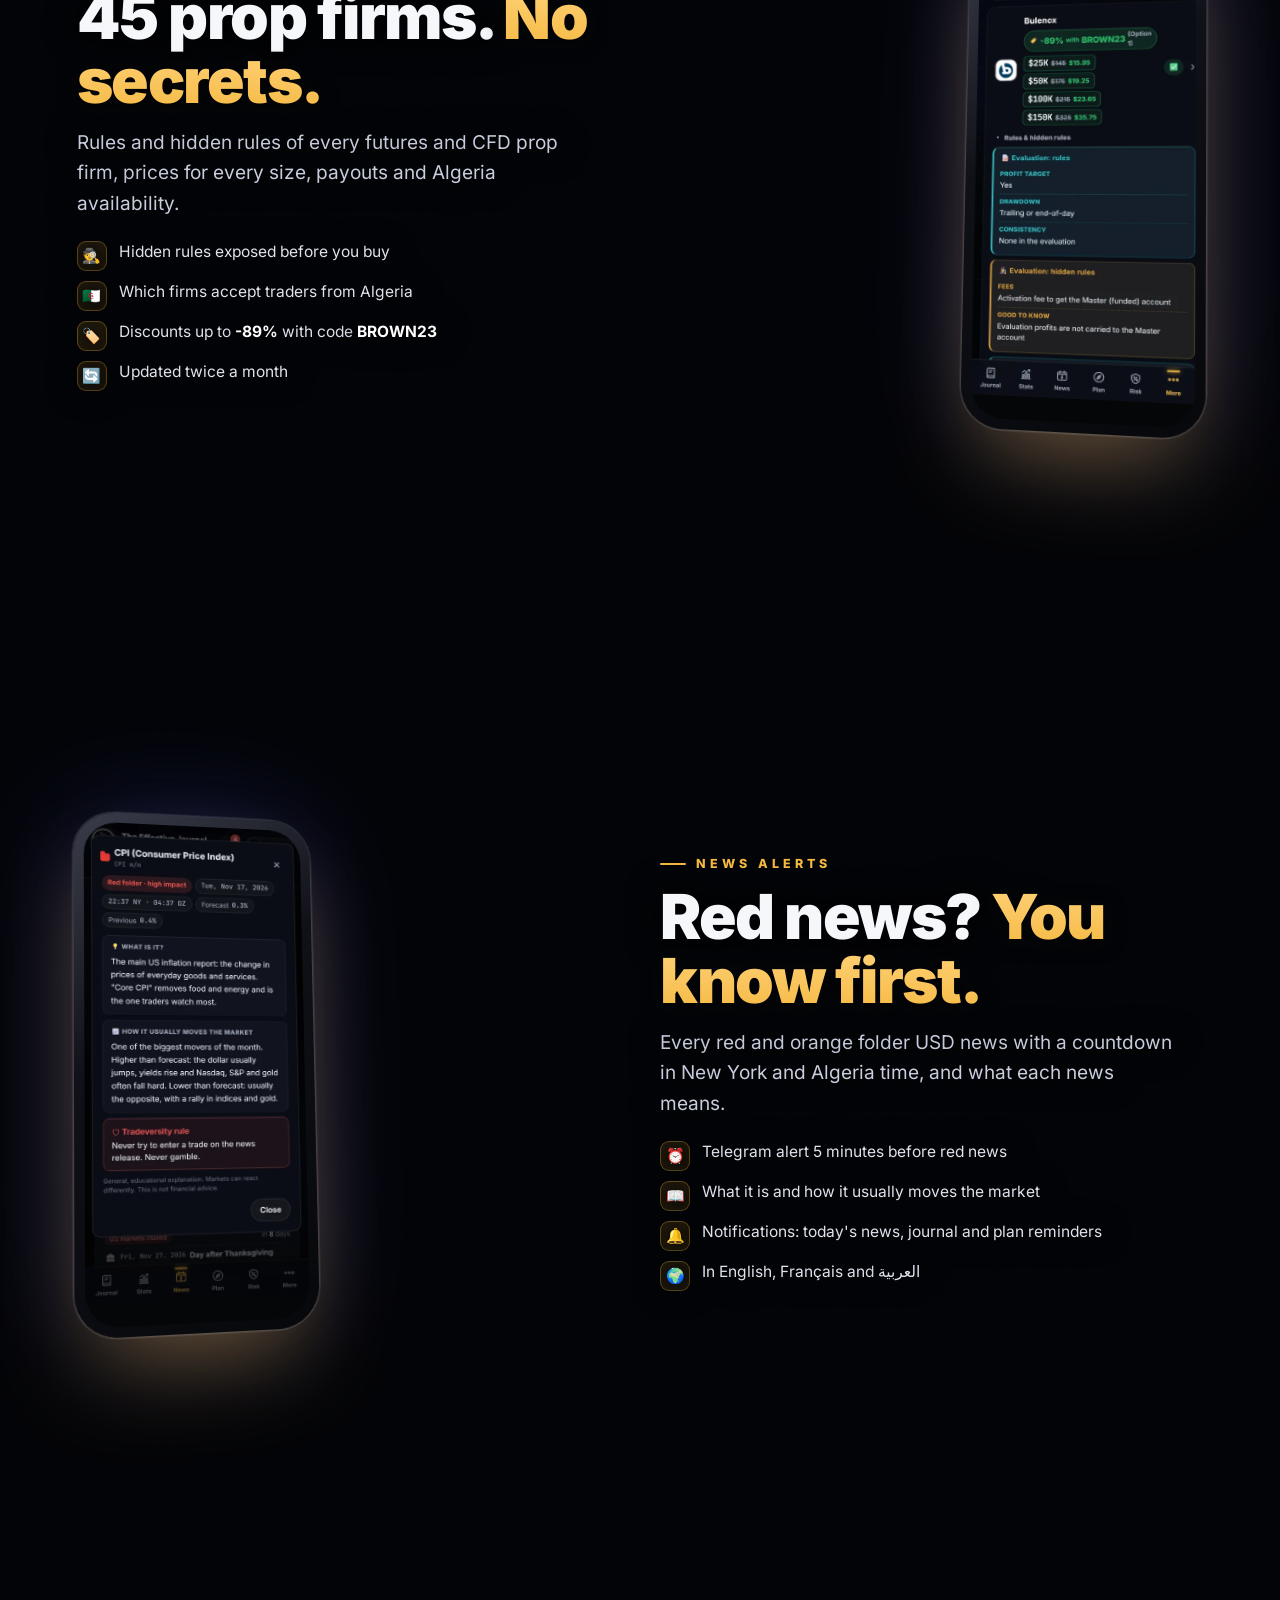
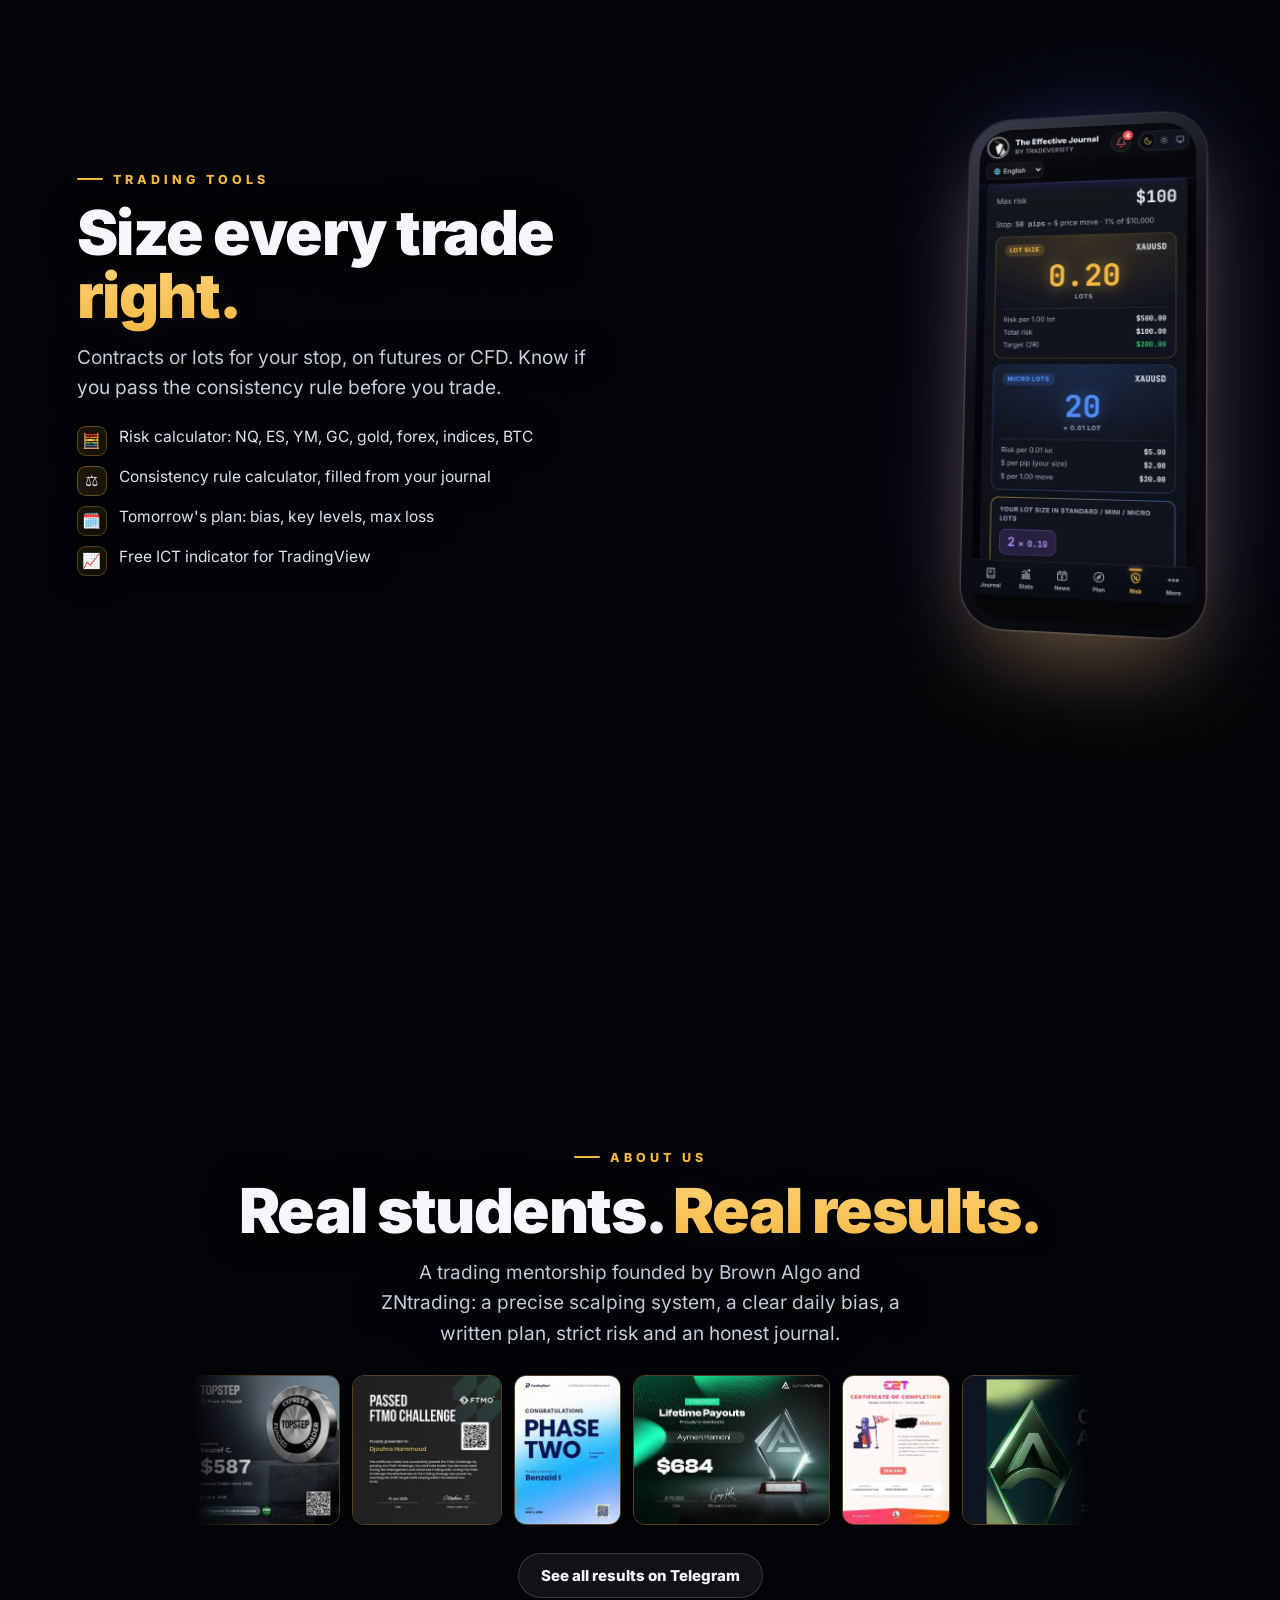
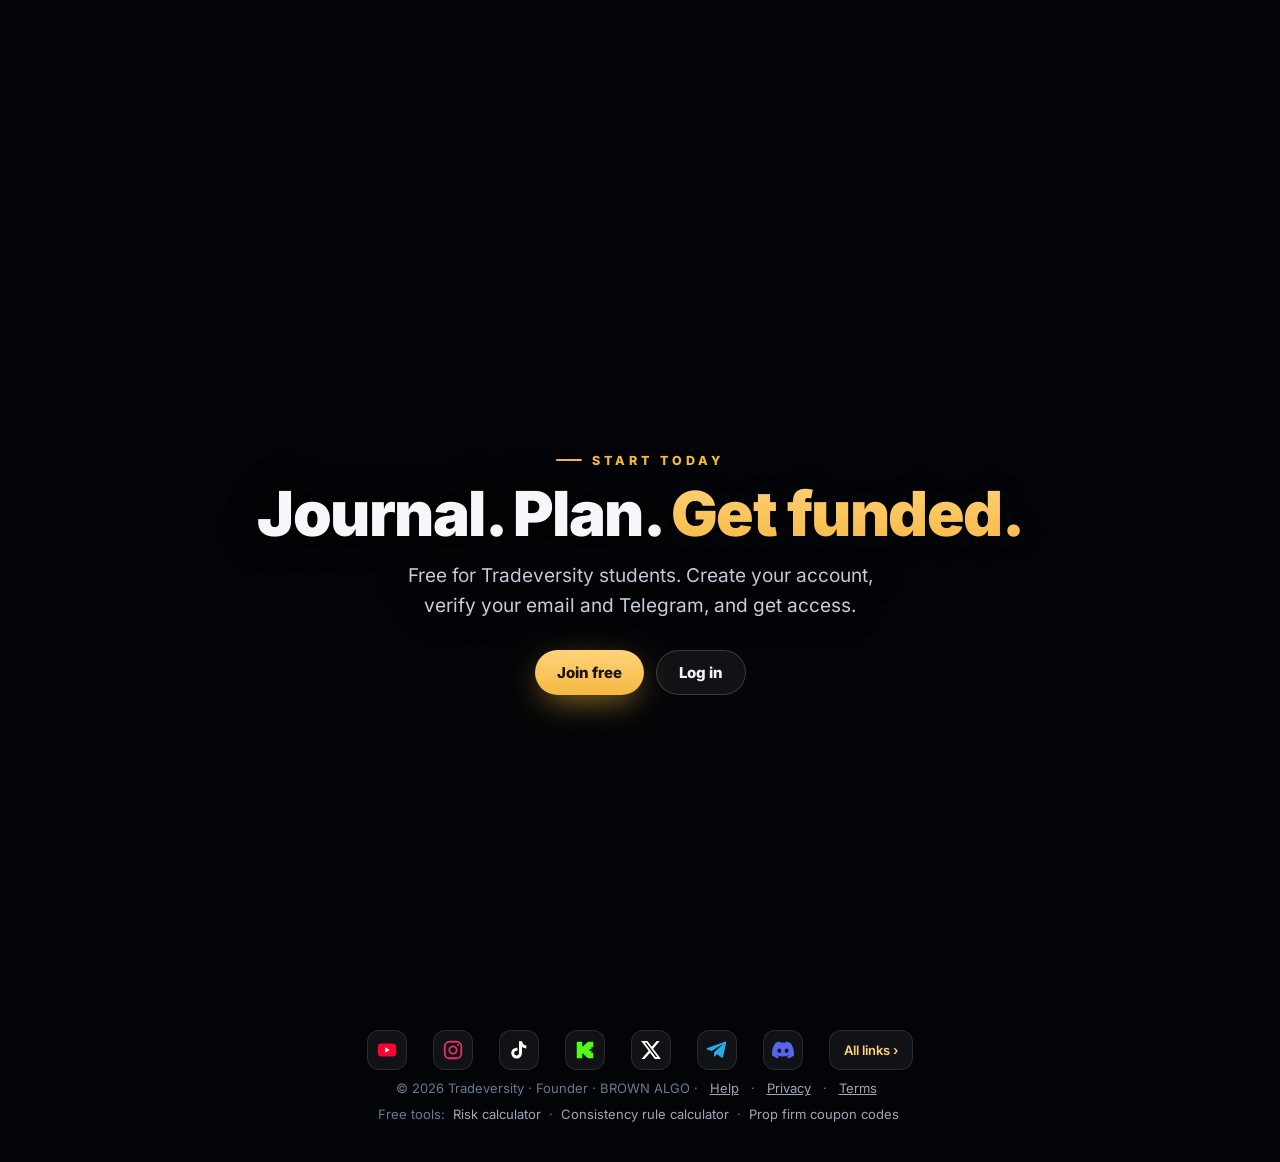
==== commit de2fa986: "App: AI assistant chat button inside the website (v2026-11-28a) - help-chat.js (new, loads after the" ====
--- a/index.html
+++ b/index.html
@@ -2268,7 +2268,7 @@
  addEventListener("error",function(e){if(e&&e.message)push(e.message,e.filename,e.lineno)});
  addEventListener("unhandledrejection",function(e){var r=e&&e.reason;push("Unhandled: "+(r&&(r.message||r)),r&&r.stack&&(String(r.stack).match(/https?:[^\s)]+?\.js/)||[])[0],0)});
  window.__errSend=send})();</script>
-<script src="i18n.js?v=2026-11-27g"></script>
+<script src="i18n.js?v=2026-11-28a"></script>
 <!-- the firm list stays here (trade costs use it); news explanations, the indicator video, the tour video, the Cerebra intro and
      the prop firm prices / codes / translations load only when a page needs them (see need() in the app script) -->
 <script src="propfirms.js"></script>
@@ -4179,7 +4179,7 @@
 /* 📨 admin: weekly summary ready to copy or share on Telegram */
 
 /* ============ UPDATE BANNER: version.json changes on every publish -> ask the user to refresh ============ */
-const APP_VER="2026-11-27g";window.APP_V=APP_VER;
+const APP_VER="2026-11-28a";window.APP_V=APP_VER;
 (function updWatch(){let shown=false;
   const show=()=>{if(shown||document.getElementById("updBar"))return;shown=true;const b=document.createElement("div");b.id="updBar";b.setAttribute("role","status");
     b.innerHTML=`<span class="ub-ico">🚀</span><span class="ub-txt"><b>${I18N.t("New update available")}</b><small>${I18N.t("Refresh to get the latest version.")}</small></span><button class="ub-go">${I18N.t("Refresh")}</button><button class="ub-x" aria-label="${I18N.t("Later")}">✕</button>`;
@@ -5445,6 +5445,7 @@
 <script type="module">/* load the 3D background only when the login / sign-up page is on screen (logged-in students never download it) */
 let __a3=false;const __a3t=setInterval(()=>{const a=document.getElementById("auth");if(__a3||!a||a.classList.contains("hidden"))return;__a3=true;clearInterval(__a3t);
   import("./auth3d.js?v=6").then(()=>{if(document.documentElement.classList.contains("auth3d")&&typeof openGate==="function")openGate(true)}).catch(e=>console.warn("3D background off:",e))},250)</script>
+<script src="help-chat.js?v=1" defer></script>
 </body>
 </html>
 
